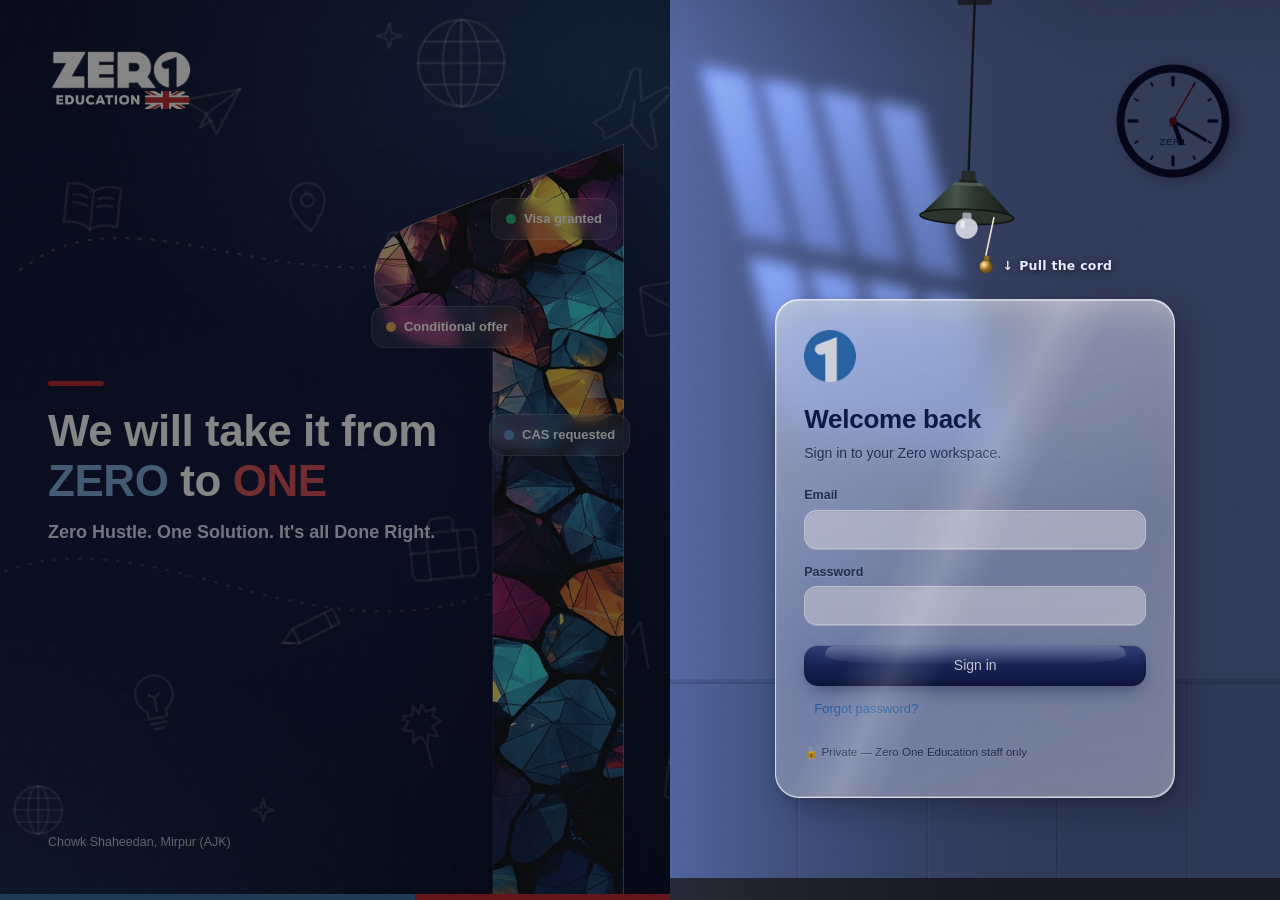
==== index.html @ 4d79c727 "Publish CRM from 93cbcc8b77016adb6ece870f34aaa3296162189f" ====
<!doctype html>
<html lang="en">
<head>
  <meta charset="UTF-8" />
  <!-- browser safety policy: only our own code runs, and it only talks to our database -->
  <meta http-equiv="Content-Security-Policy" content="default-src 'self'; script-src 'self' 'wasm-unsafe-eval'; style-src 'self' 'unsafe-inline' https://fonts.googleapis.com; font-src 'self' https://fonts.gstatic.com data:; img-src 'self' data: blob: https://zerooneloop.github.io; media-src 'self' data: blob:; connect-src 'self' https://czxaxqzrxxwzuljkqero.supabase.co wss://czxaxqzrxxwzuljkqero.supabase.co https://api.anthropic.com data: blob:; worker-src 'self' blob:; frame-src 'self' blob:; object-src 'none'; base-uri 'self'; form-action 'self'" />
  <meta name="referrer" content="strict-origin-when-cross-origin" />
  <meta name="viewport" content="width=device-width, initial-scale=1.0" />
  <meta name="theme-color" content="#0e153d" />
  <meta name="robots" content="noindex, nofollow" />
  <title>Zero — Zero One Education CRM</title>
  <link rel="preconnect" href="https://fonts.googleapis.com" />
  <link rel="preconnect" href="https://fonts.gstatic.com" crossorigin />
  <link href="https://fonts.googleapis.com/css2?family=Figtree:wght@400;500;600;700;800&family=Poppins:wght@500;600;700&display=swap" rel="stylesheet" />
  <link rel="icon" type="image/png" sizes="64x64" href="favicon.png" />
  <link rel="icon" type="image/png" sizes="32x32" href="favicon-32.png" />
  <link rel="apple-touch-icon" href="apple-touch-icon.png" />
  <script type="module" crossorigin src="./assets/main-S5DnUjBS.js"></script>
  <link rel="modulepreload" crossorigin href="./assets/preload-helper-BVyPtwdl.js">
  <link rel="stylesheet" crossorigin href="./assets/preload-helper-Dmg2oVCT.css">
  <link rel="stylesheet" crossorigin href="./assets/main-CmuFsPlY.css">
</head>
<body>
  <div id="root"></div>
</body>
</html>
---- assets/preload-helper-Dmg2oVCT.css ----
.fc{display:inline-flex;align-items:flex-start;gap:.16em;font-variant-numeric:tabular-nums;font-family:Poppins,Inter,system-ui,sans-serif;line-height:1}.fc-u{display:inline-flex;flex-direction:column;align-items:center;gap:.28em}.fc-ds{display:inline-flex;gap:.07em}.fc-d{position:relative;display:inline-block;width:.8em;height:1.2em;perspective:4em;font-weight:800;color:#fff}.fc-h{position:absolute;left:0;right:0;height:50%;overflow:hidden;backface-visibility:hidden}.fc-h.top{top:0;border-radius:.13em .13em 0 0;background:#1d2c5c}.fc-h.bot{bottom:0;border-radius:0 0 .13em .13em;background:#17244d}.fc-h>span{position:absolute;left:0;right:0;height:200%;display:flex;align-items:center;justify-content:center}.fc-h.top>span{top:0}.fc-h.bot>span{bottom:0}.fc-d:after{content:"";position:absolute;left:0;right:0;top:calc(50% - .5px);height:1px;background:#00000080;z-index:4}.fc-d:before{content:"";position:absolute;top:0;right:0;bottom:0;left:0;border-radius:.13em;box-shadow:0 .06em .14em #00000059}.fc-h.top.flap{transform-origin:50% 100%;animation:fcTop .3s ease-in forwards;z-index:3}.fc-h.bot.flap{transform-origin:50% 0;transform:rotateX(90deg);animation:fcBot .3s ease-out .3s forwards;z-index:3}@keyframes fcTop{to{transform:rotateX(-90deg)}}@keyframes fcBot{to{transform:rotateX(0)}}.fc-l{font-size:.2em;letter-spacing:.14em;text-transform:uppercase;opacity:.78;font-weight:700}.fc-sep{font-weight:800;height:1.2em;display:inline-flex;align-items:center;opacity:.55}.fc-lg{font-size:clamp(34px,9vw,66px)}.fc-sm{font-size:15px;gap:2px}.fc-sm .fc-l{display:none}.fc-sm .fc-d{width:.78em;height:1.32em}.fc-sm .fc-sep{height:1.32em;color:inherit}.fc-sm .fc-ds{gap:1px}.fc-sm .fc-u:first-child .fc-ds:after{content:"d";font-size:.9em;margin:0 1px 0 2px;align-self:center;opacity:.8}.fc-sm.amber .fc-h.top{background:#c67c00}.fc-sm.amber .fc-h.bot{background:#b06e00}.fc-sm.red .fc-h.top{background:#cf3b2e}.fc-sm.red .fc-h.bot{background:#b83226}.fc-mini{display:inline-flex;align-items:center;gap:6px;font-size:12px;font-weight:600;color:var(--text-2, #4a5272);white-space:nowrap}.fc-mini.today{color:#0f7a4a}@media (prefers-reduced-motion: reduce){.fc-h.flap{animation:none!important;display:none}}
---- assets/main-CmuFsPlY.css ----
:root{--primary: #2d73ba;--primary-hover: #1f5c9c;--primary-soft: #e1edf9;--purple: #2d73ba;--navy: #0e153d;--navy-2: #172255;--brand-red: #ec2028;--bg: #f4f6fa;--surface: #ffffff;--surface-2: #f5f6f8;--hover: #dcdfec66;--border: #d0d4e4;--border-soft: #e6e9ef;--text: #323338;--text-2: #676879;--text-3: #9699a6;--shadow-sm: 0 1px 2px rgba(0, 0, 0, .06);--shadow: 0 4px 8px rgba(0, 0, 0, .08);--shadow-lg: 0 6px 20px rgba(0, 0, 0, .15);--radius: 8px;--radius-lg: 16px;--s-green: #00c875;--s-orange: #fdab3d;--s-red: #df2f4a;--s-grey: #c4c4c4;--s-blue: #579bfc;--s-purple: #a25ddc;--s-teal: #00b2b2;--s-pink: #ff5ac4;--s-dark-blue: #0086c0;--s-lime: #9cd326;--s-brown: #7f5347;--s-navy: #401694;--font: "Figtree", "Segoe UI", Roboto, Arial, sans-serif;--font-display: "Poppins", "Figtree", "Segoe UI", sans-serif}*{box-sizing:border-box}html,body,#root{height:100%;margin:0}body{font:14px/1.5 var(--font);color:var(--text);background:var(--bg);-webkit-font-smoothing:antialiased}button,input,select,textarea{font:inherit;color:inherit}a{color:var(--primary)}h1,h2,h3{font-family:var(--font-display);color:var(--text);margin:0;letter-spacing:-.01em}h1{font-size:26px;font-weight:600}h2{font-size:19px;font-weight:600}h3{font-size:15px;font-weight:600}.muted{color:var(--text-2)}.small{font-size:12.5px}.tiny{font-size:11.5px}.shell{display:flex;height:100vh;overflow:hidden}.sidebar{width:252px;flex-shrink:0;background:var(--surface);border-right:1px solid var(--border-soft);display:flex;flex-direction:column;padding:14px 10px;gap:4px;overflow-y:auto;transition:width .2s}.ws{display:flex;align-items:center;gap:10px;padding:6px 8px 14px;border-bottom:1px solid var(--border-soft);margin-bottom:8px}.logo{width:36px;height:36px;border-radius:10px;background:var(--navy);color:#fff;display:flex;align-items:center;justify-content:center;font-weight:900;font-size:15px;flex-shrink:0;letter-spacing:-.03em}.logo span{color:var(--brand-red)}.ws-logo{height:40px;width:auto;display:block;margin:0 auto 0 4px}.ws-text b{display:block;font-size:14px;line-height:1.2}.ws-text span{font-size:11.5px;color:var(--text-2)}.nav-section{font-size:11px;font-weight:700;color:var(--text-3);text-transform:uppercase;letter-spacing:.06em;padding:12px 10px 4px}.nav-item{display:flex;align-items:center;gap:10px;padding:8px 10px;border-radius:6px;color:var(--text);cursor:pointer;border:none;background:none;text-align:left;width:100%;font-size:14px;position:relative}.nav-item:hover{background:var(--hover)}.nav-item.active{background:var(--primary-soft);color:#00398d;font-weight:600}.nav-item svg{flex-shrink:0}.nav-badge{margin-left:auto;background:var(--s-red);color:#fff;font-size:10.5px;font-weight:700;border-radius:999px;padding:1px 7px}.main{flex:1;display:flex;flex-direction:column;min-width:0}.topbar{height:56px;flex-shrink:0;display:flex;align-items:center;gap:12px;padding:0 20px;background:var(--surface);border-bottom:1px solid var(--border-soft)}.topbar .search{flex:1;max-width:420px;position:relative}.topbar .search input{width:100%;padding:8px 12px 8px 34px;border:1px solid var(--border);border-radius:6px;background:var(--surface);outline:none}.topbar .search input:focus{border-color:var(--primary)}.topbar .search svg{position:absolute;left:10px;top:50%;transform:translateY(-50%);color:var(--text-3)}.content{flex:1;overflow-y:auto;padding:24px 28px 60px}.page-head{display:flex;align-items:flex-end;gap:16px;margin-bottom:18px;flex-wrap:wrap}.page-head .grow{flex:1;min-width:200px}.page-head p{margin:4px 0 0;color:var(--text-2)}.btn{display:inline-flex;align-items:center;gap:6px;border:none;border-radius:4px;padding:8px 16px;font-weight:500;cursor:pointer;background:var(--primary);color:#fff;white-space:nowrap;font-size:14px;line-height:1.3}.btn:hover{background:var(--primary-hover)}.btn:disabled{opacity:.5;cursor:default}.btn.secondary{background:var(--surface);color:var(--text);border:1px solid var(--border)}.btn.secondary:hover{background:var(--surface-2)}.btn.ghost{background:transparent;color:var(--text)}.btn.ghost:hover{background:var(--hover)}.btn.danger{background:var(--s-red)}.btn.sm{padding:5px 10px;font-size:13px}.icon-btn{width:34px;height:34px;border:none;background:transparent;border-radius:6px;display:inline-flex;align-items:center;justify-content:center;cursor:pointer;color:var(--text-2);position:relative}.icon-btn:hover{background:var(--hover);color:var(--text)}.field{display:flex;flex-direction:column;gap:5px}.field label{font-size:12.5px;font-weight:600;color:var(--text-2)}.input,.field input,.field select,.field textarea,select.input{padding:8px 10px;border:1px solid var(--border);border-radius:4px;background:var(--surface);outline:none;width:100%}.input:focus,.field input:focus,.field select:focus,.field textarea:focus{border-color:var(--primary);box-shadow:0 0 0 3px #2d73ba22}.grid-2{display:grid;grid-template-columns:1fr 1fr;gap:12px 14px}.grid-3{display:grid;grid-template-columns:repeat(3,1fr);gap:12px 14px}.row{display:flex;align-items:center;gap:8px;flex-wrap:wrap}.spacer{flex:1}.card{background:var(--surface);border-radius:var(--radius);box-shadow:var(--shadow-sm);border:1px solid var(--border-soft);padding:18px}.card+.card{margin-top:16px}.kpis{display:grid;grid-template-columns:repeat(auto-fill,minmax(200px,1fr));gap:14px;margin-bottom:18px}.kpi{background:var(--surface);border:1px solid var(--border-soft);border-radius:var(--radius);padding:16px 18px;position:relative;overflow:hidden;box-shadow:var(--shadow-sm);cursor:default}.kpi:before{content:"";position:absolute;left:0;top:0;bottom:0;width:5px;background:var(--kpi, var(--primary))}.kpi b{display:block;font-family:var(--font-display);font-size:30px;font-weight:600;line-height:1.1;margin-top:4px}.kpi span{font-size:13px;color:var(--text-2);font-weight:500}.dash-grid{display:grid;grid-template-columns:2fr 1fr;gap:16px}.welcome{border-radius:var(--radius-lg);padding:22px 26px;color:#fff;margin-bottom:18px;background:linear-gradient(120deg,#6161ff,#0073ea 55%,#00c875 130%);position:relative;overflow:hidden}.welcome h1{color:#fff;font-size:24px}.welcome p{margin:6px 0 0;opacity:.9}.welcome .blob{position:absolute;border-radius:50%;opacity:.18;background:#fff}.avatar{width:28px;height:28px;border-radius:50%;color:#fff;display:inline-flex;align-items:center;justify-content:center;font-size:11px;font-weight:700;flex-shrink:0;border:2px solid var(--surface)}.avatar.lg{width:40px;height:40px;font-size:14px}.avatar.unassigned{background:var(--surface-2)!important;color:var(--text-3);border:1px dashed var(--border)}.avatars{display:inline-flex}.avatars .avatar+.avatar{margin-left:-8px}.pill{display:inline-flex;align-items:center;justify-content:center;min-width:110px;height:32px;padding:0 10px;color:#fff;font-weight:500;font-size:13px;border-radius:0;white-space:nowrap;overflow:hidden;text-overflow:ellipsis}.pill.round{border-radius:999px;height:24px;min-width:0;font-size:12px;padding:0 10px}.chip{display:inline-flex;align-items:center;gap:5px;padding:2px 9px;border-radius:999px;font-size:12px;font-weight:600;background:var(--surface-2);color:var(--text-2)}.tag{display:inline-block;padding:1px 8px;border-radius:4px;font-size:11.5px;background:#e5f4ff;color:#1f76c2;margin-right:4px}.group{margin-bottom:26px}.group-head{display:flex;align-items:center;gap:8px;margin-bottom:6px;cursor:pointer;-webkit-user-select:none;user-select:none}.group-head h3{color:var(--gc);font-size:16px}.group-head .count{color:var(--text-3);font-size:12.5px}.tbl-wrap{overflow-x:auto}.tbl{border-collapse:separate;border-spacing:0;width:100%;min-width:760px;background:var(--surface)}.tbl th{font-weight:500;font-size:13px;color:var(--text-2);text-align:center;padding:7px 8px;border-top:1px solid var(--border-soft);border-bottom:1px solid var(--border-soft);border-right:1px solid var(--border-soft);background:var(--surface);white-space:nowrap}.tbl th:first-child{text-align:left;border-left:6px solid var(--gc);border-top-left-radius:6px}.tbl td{padding:0 8px;height:38px;border-bottom:1px solid var(--border-soft);border-right:1px solid var(--border-soft);text-align:center;font-size:13.5px}.tbl td:first-child{text-align:left;border-left:6px solid var(--gc);opacity:1}.tbl tr:hover td{background:#f5f6f8}.tbl td.status-cell{padding:0}.tbl td.status-cell .pill{width:100%;min-width:0;height:37px;cursor:pointer}.tbl .name-cell{display:flex;align-items:center;gap:8px;cursor:pointer;font-weight:500}.tbl .name-cell:hover .nm{color:var(--primary)}.tbl .add-row td{color:var(--text-3);cursor:pointer;text-align:left}.tbl .add-row input{border:none;outline:none;width:100%;padding:8px 0;background:transparent}.tbl .summary td{height:30px;border-bottom:none}.stack-bar{display:flex;height:22px;border-radius:2px;overflow:hidden;margin:0 8px}.stack-bar i{display:block;height:100%}.progress{height:8px;background:var(--surface-2);border-radius:999px;overflow:hidden}.progress i{display:block;height:100%;background:var(--s-green);border-radius:999px}.menu{position:fixed;z-index:1000;background:var(--surface);border-radius:8px;box-shadow:var(--shadow-lg);padding:8px;min-width:200px;max-height:60vh;overflow-y:auto}.menu .opt{display:block;width:100%;margin:3px 0;border:none;cursor:pointer;color:#fff;padding:7px 12px;font-weight:500;border-radius:2px;text-align:center}.menu .opt:hover{filter:brightness(.93)}.menu .item{display:flex;align-items:center;gap:8px;width:100%;border:none;background:none;padding:7px 10px;border-radius:4px;cursor:pointer;text-align:left}.menu .item:hover{background:var(--hover)}.kanban{display:flex;gap:14px;align-items:flex-start;overflow-x:auto;padding-bottom:12px}.kcol{width:280px;flex-shrink:0;background:var(--surface-2);border-radius:8px;padding:0 0 10px}.kcol-head{color:#fff;font-weight:600;padding:10px 12px;border-radius:8px 8px 0 0;display:flex;justify-content:space-between}.kcol-body{padding:8px;min-height:60px;display:flex;flex-direction:column;gap:8px}.kcol.drop{outline:2px dashed var(--primary)}.kcard{background:var(--surface);border-radius:8px;padding:10px 12px;box-shadow:var(--shadow-sm);border:1px solid var(--border-soft);cursor:grab}.kcard:hover{box-shadow:var(--shadow)}.kcard .t{font-weight:600;margin-bottom:6px}.toolbar{display:flex;align-items:center;gap:8px;margin-bottom:16px;flex-wrap:wrap}.views{display:inline-flex;border-bottom:1px solid var(--border-soft);gap:4px}.views button{border:none;background:none;padding:8px 12px;cursor:pointer;color:var(--text-2);border-bottom:2px solid transparent;font-weight:500;display:inline-flex;gap:6px;align-items:center}.views button.on{color:var(--primary);border-bottom-color:var(--primary)}.seg{display:inline-flex;background:var(--surface-2);border-radius:6px;padding:3px}.seg button{border:none;background:none;padding:5px 12px;border-radius:4px;cursor:pointer;color:var(--text-2);font-weight:500}.seg button.on{background:var(--surface);color:var(--text);box-shadow:var(--shadow-sm)}.overlay{position:fixed;top:0;right:0;bottom:0;left:0;background:#292f4c73;z-index:900;display:flex;justify-content:flex-end;animation:fade .15s}.overlay.center{justify-content:center;align-items:center;padding:20px}@keyframes fade{0%{opacity:0}}@keyframes slide{0%{transform:translate(40px);opacity:.4}}.drawer{width:min(760px,100%);height:100%;background:var(--surface);display:flex;flex-direction:column;animation:slide .2s;box-shadow:var(--shadow-lg)}.drawer-head{padding:18px 24px 0;border-bottom:1px solid var(--border-soft)}.drawer-body{flex:1;overflow-y:auto;padding:20px 24px 40px}.modal{width:min(560px,100%);background:var(--surface);border-radius:12px;box-shadow:var(--shadow-lg);max-height:90vh;display:flex;flex-direction:column}.modal-head{padding:18px 22px 10px;display:flex;align-items:center}.modal-body{padding:6px 22px 10px;overflow-y:auto}.modal-foot{padding:14px 22px 18px;display:flex;justify-content:flex-end;gap:8px}.timeline{display:flex;flex-direction:column;gap:2px}.tl-item{display:flex;gap:10px;padding:10px 0;border-bottom:1px solid var(--border-soft)}.tl-ico{width:30px;height:30px;border-radius:50%;display:flex;align-items:center;justify-content:center;flex-shrink:0;color:#fff;font-size:14px}.tl-body{flex:1;min-width:0;white-space:pre-wrap}.tracker{display:flex;align-items:flex-start;gap:0;margin:14px 0 4px;overflow-x:auto;padding-bottom:4px}.tracker .st{flex:1;min-width:92px;text-align:center;position:relative;font-size:11.5px;color:var(--text-3);font-weight:600;cursor:pointer}.tracker .st i{display:block;width:22px;height:22px;margin:0 auto 6px;border-radius:50%;background:var(--surface-2);border:2px solid var(--border);position:relative;z-index:1}.tracker .st:before{content:"";position:absolute;top:11px;left:-50%;right:50%;height:3px;background:var(--border)}.tracker .st:first-child:before{display:none}.tracker .st.done{color:var(--text)}.tracker .st.done i{background:var(--s-green);border-color:var(--s-green)}.tracker .st.done:before{background:var(--s-green)}.tracker .st.cur i{background:var(--primary);border-color:var(--primary);box-shadow:0 0 0 5px #2d73ba33}.tracker .st.cur{color:var(--primary)}.auth{min-height:100vh;display:grid;grid-template-columns:1.1fr 1fr}.auth-art{background:linear-gradient(140deg,#0b123c,#2b2f8f 45%,#6161ff 75%,#0073ea);color:#fff;padding:48px;display:flex;flex-direction:column;justify-content:space-between;position:relative;overflow:hidden}.auth-art h1{color:#fff;font-size:38px;line-height:1.15;max-width:460px}.auth-art p{opacity:.85;max-width:420px;font-size:15px}.auth-form{display:flex;align-items:center;justify-content:center;padding:30px;background:var(--surface)}.auth-card{width:100%;max-width:380px}.auth-card .field+.field{margin-top:14px}.floaty{position:absolute;border-radius:14px;padding:10px 14px;background:#ffffff1f;-webkit-backdrop-filter:blur(6px);backdrop-filter:blur(6px);font-size:13px;font-weight:600;display:flex;align-items:center;gap:8px}.floaty i{width:10px;height:10px;border-radius:50%;display:inline-block}.toast-wrap{position:fixed;bottom:22px;left:50%;transform:translate(-50%);z-index:2000;display:flex;flex-direction:column;gap:8px;align-items:center}.toast{background:#323338;color:#fff;padding:10px 18px;border-radius:8px;box-shadow:var(--shadow-lg);font-weight:500;animation:fade .2s}.empty{text-align:center;padding:44px 20px;color:var(--text-2)}.empty .art{font-size:46px;margin-bottom:8px}.tabs{display:flex;gap:2px;margin-top:12px}.tabs button{border:none;background:none;padding:9px 14px;cursor:pointer;color:var(--text-2);border-bottom:2px solid transparent;font-weight:500}.tabs button.on{color:var(--primary);border-bottom-color:var(--primary)}.list-row{display:flex;align-items:center;gap:10px;padding:10px 0;border-bottom:1px solid var(--border-soft)}.list-row:last-child{border-bottom:none}.perm-table{width:100%;border-collapse:collapse;font-size:13px}.perm-table th,.perm-table td{padding:8px;border-bottom:1px solid var(--border-soft);text-align:center}.perm-table th:first-child,.perm-table td:first-child{text-align:left}.perm-table thead th{color:var(--text-2);font-weight:600;white-space:nowrap}.perm-table tr.grp td{background:var(--surface-2);font-size:11px;font-weight:700;text-transform:uppercase;color:var(--text-2);letter-spacing:.05em}.perm-table input{width:16px;height:16px;cursor:pointer;accent-color:var(--primary)}.badge{display:inline-block;font-size:11px;font-weight:700;padding:2px 8px;border-radius:999px}.badge.green{background:#dcf8eb;color:#007a48}.badge.orange{background:#fff0db;color:#b36b00}.badge.red{background:#fde4e8;color:#b0172f}.badge.blue{background:#e1efff;color:#0060b9}.badge.grey{background:var(--surface-2);color:var(--text-2)}.dot{width:8px;height:8px;border-radius:50%;display:inline-block}.loading{display:flex;align-items:center;justify-content:center;height:100vh;flex-direction:column;gap:14px;color:var(--text-2)}.spinner{width:34px;height:34px;border-radius:50%;border:3px solid var(--primary-soft);border-top-color:var(--primary);animation:spin .8s linear infinite}@keyframes spin{to{transform:rotate(360deg)}}.confetti{position:fixed;top:-10px;width:9px;height:14px;z-index:3000;pointer-events:none;animation:fall 1.6s ease-in forwards}@keyframes fall{to{transform:translateY(105vh) rotate(720deg);opacity:.7}}.mobile-only{display:none}@media (max-width: 900px){.auth{grid-template-columns:1fr}.auth-art{display:none}.dash-grid{grid-template-columns:1fr}.sidebar{position:fixed;z-index:800;height:100%;left:0;top:0;box-shadow:var(--shadow-lg);transform:translate(-100%);transition:transform .2s}.sidebar.open{transform:none}.mobile-only{display:inline-flex}.content{padding:16px}.grid-2,.grid-3{grid-template-columns:1fr}.kpis{grid-template-columns:repeat(2,1fr);gap:10px}.kpi b{font-size:24px}}.portal-tab .card{margin-bottom:14px}.portal-tab .card+.card{margin-top:0}.chip-ok{color:#00a862;font-weight:700}.chip-off{color:var(--s-red);font-weight:700}.cred-box{background:var(--surface-2);border-radius:10px;padding:12px 14px;display:grid;gap:8px}.cred-box>div{display:flex;flex-direction:column}.cred-box b{font-size:15.5px;word-break:break-all}.mono{font-family:ui-monospace,Consolas,monospace;letter-spacing:.06em;font-size:18px!important}.btn.wa,a.btn.wa{background:#25d366;color:#fff;text-decoration:none}.btn.wa:hover{background:#1ebe5b}.wa-btn{margin-top:10px;color:#128c4b!important;text-decoration:none}.req-list{display:grid;gap:10px;margin-top:10px}.req-row{border:1px solid var(--border-soft);border-radius:10px;padding:12px 14px}.reject-note{color:var(--s-red);margin-top:6px}.file-chips{display:flex;flex-wrap:wrap;gap:6px;margin-top:8px}.file-chip{display:inline-flex;align-items:center;gap:6px;background:var(--surface-2);border-radius:8px;padding:3px 4px 3px 9px;font-size:13px}.linkish{border:0;background:none;padding:0;color:var(--primary);cursor:pointer;text-align:left;font:inherit}.linkish:hover{text-decoration:underline}.preset-grid{display:flex;flex-wrap:wrap;gap:6px}.preset{border:1px solid var(--border);background:var(--surface);border-radius:999px;padding:5px 11px;font-size:13px;cursor:pointer}.preset.on{background:var(--primary);border-color:var(--primary);color:#fff}.letter-up{display:flex;gap:8px;flex-wrap:wrap;align-items:center;padding:10px;background:var(--surface-2);border-radius:10px;margin-bottom:10px}.letters{display:grid;gap:4px}.letter-row{display:flex;align-items:center;gap:10px;padding:9px 6px;border-bottom:1px solid var(--border-soft)}.letter-row:last-child{border-bottom:0}.letter-row.hidden-letter{opacity:.55}.letter-ic{width:34px;height:34px;border-radius:8px;background:#e5f4ff;color:var(--primary);display:flex;align-items:center;justify-content:center;flex-shrink:0}.editable{cursor:text;display:inline-flex;gap:6px;align-items:center}.editable svg{opacity:.35}.editable:hover svg{opacity:1}.hd{display:grid;grid-template-columns:340px 1fr;gap:14px;align-items:start}.hd .card+.card{margin-top:0}.hd-list{padding:10px;max-height:calc(100vh - 190px);overflow-y:auto}.hd-item{display:block;width:100%;text-align:left;border:0;background:none;border-radius:8px;padding:10px;cursor:pointer;position:relative;border-bottom:1px solid var(--border-soft)}.hd-item:hover{background:var(--surface-2)}.hd-item.on{background:#e5f4ff}.hd-item.unread .hd-sub,.hd-item.unread .hd-name{font-weight:700}.hd-name{font-weight:600;margin-top:4px}.hd-sub{color:var(--text-2);white-space:nowrap;overflow:hidden;text-overflow:ellipsis;padding-right:14px}.hd-dot{position:absolute;right:10px;top:50%;width:9px;height:9px;border-radius:50%;background:var(--s-red)}.hd-topic{display:inline-block;color:#fff;font-size:11px;font-weight:700;padding:1px 8px;border-radius:4px;text-transform:uppercase;letter-spacing:.03em}.hd-chat{padding:0;min-height:420px;display:flex;flex-direction:column}.hd-chat>.empty{margin:auto}.hd-thread{display:flex;flex-direction:column;height:calc(100vh - 190px);min-height:420px}.hd-head{display:flex;gap:10px;align-items:flex-start;padding:14px 18px 10px;border-bottom:1px solid var(--border-soft)}.hd-route{padding:8px 18px;border-bottom:1px solid var(--border-soft);background:var(--surface-2)}.hd-route select{width:auto;max-width:180px;padding:4px 8px}.hd-msgs{flex:1;overflow-y:auto;padding:16px 18px;display:flex;flex-direction:column;gap:12px}.hd-msg{max-width:78%}.hd-msg.us{align-self:flex-end;text-align:right}.hd-by{font-size:12.5px;font-weight:600;color:var(--text-2);margin-bottom:3px;display:flex;gap:6px;align-items:center}.hd-msg.us .hd-by{justify-content:flex-end}.hd-by .avatar{width:20px;height:20px;font-size:9px}.hd-bubble{display:inline-block;text-align:left;padding:9px 13px;background:var(--surface-2);white-space:pre-wrap;word-wrap:break-word;border-radius:14px 14px 14px 4px}.hd-msg.us .hd-bubble{background:var(--primary);color:#fff;border-bottom-left-radius:14px;border-bottom-right-radius:4px}.hd-reply{border-top:1px solid var(--border-soft);padding:12px 18px}@media (max-width: 900px){.hd{grid-template-columns:1fr}.hd.has-sel .hd-list{display:none}.hd:not(.has-sel) .hd-chat{display:none}.hd-list{max-height:none}.hd-thread{height:calc(100vh - 150px)}.hd-msg{max-width:92%}}.doodles{position:absolute;top:0;right:0;bottom:0;left:0;width:100%;height:100%;pointer-events:none;z-index:0}.auth-art>*:not(.doodles):not(.floaty):not(.auth-one){position:relative;z-index:1}.floaty{z-index:1}.auth-one{position:absolute;right:7%;bottom:0;height:84%;width:auto;z-index:0;pointer-events:none;filter:drop-shadow(0 24px 48px rgba(5,10,40,.45))}@media (max-width: 1250px){.auth-one{right:2%;height:70%;opacity:.55}}.export-list{display:grid;gap:4px}.export-row{display:flex;gap:10px;align-items:center;padding:8px 10px;border:1px solid var(--border-soft);border-radius:8px;cursor:pointer}.export-row:hover{background:var(--surface-2)}.acct-grid{display:grid;grid-template-columns:repeat(auto-fill,minmax(240px,1fr));gap:12px}.acct-grid .card+.card{margin-top:0}.acct-card{display:flex;flex-direction:column;gap:4px}.acct-bal{font-family:var(--font-display);font-size:24px;font-weight:600;margin-top:6px}.cb-line{display:flex;justify-content:space-between;font-size:13.5px;padding:3px 0}.cb-line.in b{color:#00a862}.cb-line.out b{color:#df2f4a}.cb-line.total{border-top:1px solid var(--border-soft);margin-top:4px;padding-top:6px;font-size:15px}.fin-tbl td,.fin-tbl th{text-align:left}.in-text{color:#00a862}.out-text{color:#df2f4a}.ok-text{color:#00a862}.warn-text{color:#b36b00}.dim-row{opacity:.5}.rep-line{display:flex;justify-content:space-between;gap:10px;padding:7px 0;border-bottom:1px solid var(--border-soft);font-size:14px}.rep-big{font-family:var(--font-display);font-size:22px;font-weight:600;margin:6px 0}.pick-list{display:grid;margin-top:6px;border:1px solid var(--border-soft);border-radius:8px;max-height:240px;overflow-y:auto}.pick-list button{display:flex;justify-content:space-between;gap:10px;border:0;border-bottom:1px solid var(--border-soft);background:var(--surface);padding:8px 10px;cursor:pointer;text-align:left}.pick-list button:hover{background:#e5f4ff}.receipt-done{text-align:center;background:#f3fbf6;border-radius:12px;padding:18px}.receipt-done b{display:block;font-size:24px;font-family:var(--font-display);color:#0b123c;margin:4px 0}.fee-line{display:flex;align-items:center;gap:10px;padding:9px 0;border-bottom:1px solid var(--border-soft)}.fee-line:last-child{border-bottom:0}.sidebar{background:var(--navy);border-right:0;color:#c9d2ee}.sidebar .ws{border-bottom-color:#ffffff14;padding:10px 8px 18px}.ws-logo{height:46px;margin:0 auto 0 6px}.sidebar .nav-item{color:#c9d2ee}.sidebar .nav-item:hover{background:#ffffff10;color:#fff}.sidebar .nav-item.active{background:linear-gradient(90deg,#2d73ba,#2d73ba99);color:#fff;font-weight:600}.sidebar .nav-item.active:before{content:"";position:absolute;left:-10px;top:8px;bottom:8px;width:4px;border-radius:0 4px 4px 0;background:var(--brand-red)}.sidebar .nav-section{color:#7d89b8}.sidebar .muted{color:#8a95c2!important}.sidebar-foot{display:flex;align-items:center;gap:8px;padding:10px;border-top:1px solid #ffffff14;color:#8a95c2;font-size:11.5px}.sidebar-foot img{width:22px;height:22px;opacity:.9}.sidebar::-webkit-scrollbar{width:8px}.sidebar::-webkit-scrollbar-thumb{background:#fff2;border-radius:8px}.topbar{box-shadow:0 1px 0 var(--border-soft)}.nav-item.active{color:#fff}.auth-art{background:radial-gradient(900px 620px at 92% 8%,#2d73ba66 0%,transparent 60%),radial-gradient(760px 520px at -5% 105%,#2d73ba40 0%,transparent 62%),linear-gradient(160deg,#0e153d,#111c4d 55%,#0c1336)}.auth-art:after{content:"";position:absolute;left:0;right:0;bottom:0;height:6px;background:linear-gradient(90deg,#2d73ba 0,#2d73ba 62%,#ec2028 62%,#ec2028);z-index:2}.auth-logo{height:64px;width:auto;display:block}.tag-bar{width:56px;height:5px;border-radius:4px;background:var(--brand-red);margin-bottom:20px}.auth-art h1.tagline{font-size:44px;line-height:1.12;max-width:480px;font-weight:700}.auth-art h1.tagline .z{color:#6fb2f2}.auth-art h1.tagline .o{color:#ff4a52}.auth-art p.tagline-sub{font-size:18px;font-weight:600;color:#dbe3fa;opacity:1;margin-top:14px;max-width:470px}.floaty{background:#ffffff16;border:1px solid #ffffff22}.auth-form{background:var(--surface);position:relative}.auth-mark{width:52px;height:52px;margin-bottom:18px;display:block}.auth-card h1{color:var(--navy)}.auth-card .btn:not(.ghost){background:var(--navy)}.auth-card .btn:not(.ghost):hover{background:var(--navy-2)}.auth-foot{margin-top:30px;display:flex;align-items:center;gap:6px}@media (max-width: 900px){.hide-mobile{display:none!important}}.lamp-room.auth-form{align-items:center}.lamp-room .auth-card{padding:30px 28px 24px;max-width:400px}.lamp-room .auth-card .auth-foot{margin-top:22px}@media (max-width: 900px){.lamp-room.auth-form{min-height:100vh;padding-left:14px;padding-right:14px}}.doodles .dd{transform-box:fill-box;transform-origin:center;will-change:transform}canvas.dd-dots{position:absolute;top:0;right:0;bottom:0;left:0;width:100%;height:100%;pointer-events:none;z-index:0}.main{position:relative;isolation:isolate;background:radial-gradient(1200px 600px at 100% 0%,rgba(45,115,186,.05),transparent 60%),radial-gradient(900px 600px at 0% 100%,rgba(236,32,40,.025),transparent 60%),var(--bg)}.app-dots{position:absolute;left:0;right:0;top:56px;bottom:0;width:100%;height:calc(100% - 56px);pointer-events:none;z-index:-1}.card,.kpi{background:linear-gradient(180deg,#fffffff7,#fafbfeed);border:1px solid rgba(214,221,235,.75);box-shadow:inset 0 1px #fff,0 1px 2px #1018400a,0 8px 24px -14px #10184029}.kcard{background:linear-gradient(180deg,#fff,#fafbfe);border:1px solid rgba(214,221,235,.8);box-shadow:inset 0 1px #fff,0 1px 2px #1018400d,0 4px 12px -8px #10184024}.topbar{background:linear-gradient(180deg,#ffffffeb,#fafbfedb);-webkit-backdrop-filter:blur(12px) saturate(150%);backdrop-filter:blur(12px) saturate(150%);box-shadow:inset 0 -1px #d6ddebcc,0 6px 18px -14px #10184040}.modal,.menu{background:linear-gradient(180deg,#ffffffed,#f8fafee0);-webkit-backdrop-filter:blur(20px) saturate(170%);backdrop-filter:blur(20px) saturate(170%);border:1px solid rgba(255,255,255,.8);box-shadow:inset 0 1px #fff,0 24px 60px -20px #0e153d59,0 2px 6px #0e153d0f}.modal{border-radius:16px}.drawer{background:linear-gradient(180deg,#fffffff5,#f8fafeed);-webkit-backdrop-filter:blur(20px) saturate(160%);backdrop-filter:blur(20px) saturate(160%);box-shadow:inset 1px 0 #ffffffe6,-24px 0 60px -24px #0e153d59}.overlay{background:#1e264652;-webkit-backdrop-filter:blur(3px);backdrop-filter:blur(3px)}.btn:not(.ghost){box-shadow:inset 0 1px #ffffff38,0 4px 10px -6px #2d73ba99;background-image:linear-gradient(180deg,#ffffff1f,#fff0)}.dash-grid>.card+.card{margin-top:0}.pf{--pf-empty: #eef1f6;--pf-ink: #0e153d;--pf-ink-2: #4a5272;--pf-ink-3: #7c839e;--pf-line: #e3e8f1;--pf-gold: #b8892b;--pf-gold-soft: #fbf3e2}.pf-tabs{margin:0 0 18px;border-bottom:1px solid var(--pf-line)}.pf-tabs button{display:inline-flex;align-items:center;gap:7px;margin-bottom:-1px}.pf-filters{display:flex;align-items:center;gap:12px;flex-wrap:wrap;margin:0 0 16px}.pf-seg{background:#eef1f7;border-radius:10px;padding:3px}.pf-seg button{border-radius:8px;padding:6px 12px;font-size:13.5px;display:inline-flex;align-items:center;gap:6px}.pf-seg button.on{color:var(--pf-ink);font-weight:600;box-shadow:0 1px 2px #0e153d14,0 0 0 1px #0e153d0a}.pf-seg.sm button{padding:4px 10px;font-size:12.5px}.pf-range{display:inline-flex;align-items:center;gap:8px}.pf-range .input{width:150px;padding:6px 10px}.pf-range span,.pf-period-note{color:var(--pf-ink-3);font-size:13px}.pf-chip-sel{display:inline-flex;align-items:center;gap:6px;background:#e8f0fa;color:#1f5c9c;font-weight:600;font-size:13px;padding:5px 10px;border-radius:8px}.pf-busy{opacity:.6;transition:opacity .2s;pointer-events:none}.pf-loading{display:flex;justify-content:center;padding:60px 0}.pf-notice{display:flex;gap:12px;align-items:flex-start;background:#f2f6fc;border:1px solid #d9e5f5;color:#23365c;border-radius:12px;padding:12px 16px;margin-bottom:16px;font-size:13.5px}.pf-notice svg{flex-shrink:0;margin-top:1px;color:#2d73ba}.pf-notice a{font-weight:600}.pf-label{display:block;font-size:12.5px;font-weight:600;color:var(--pf-ink-3);letter-spacing:.01em}.pf-card{padding:20px 22px}.card.pf-card+.card.pf-card,.pf-card+.pf-card{margin-top:16px}.pf-card-head{display:flex;align-items:flex-start;gap:16px;justify-content:space-between;margin-bottom:16px}.pf-card-head h3{font-size:16px;color:var(--pf-ink)}.pf-card-head p{margin:3px 0 0;color:var(--pf-ink-3);font-size:13px}.pf-hero-row{display:grid;grid-template-columns:minmax(260px,340px) 1fr;gap:16px;margin-bottom:16px}.pf-hero{padding:20px 22px;display:flex;flex-direction:column;gap:8px}.pf-hero-num{font-family:var(--font);font-weight:650;font-size:56px;line-height:1;color:var(--pf-ink);letter-spacing:-.02em}.pf-hero-num small{font-size:18px;font-weight:500;color:var(--pf-ink-3);margin-left:4px;letter-spacing:0}.pf-hero-meta{display:flex;align-items:center;gap:10px;flex-wrap:wrap;margin-bottom:4px}.pf-explain{margin:6px 0 0;font-size:12.5px;color:var(--pf-ink-3);line-height:1.5}.pf-stats{display:grid;grid-template-columns:repeat(2,minmax(0,1fr));gap:16px}.pf-stat{padding:16px 18px;display:flex;flex-direction:column;gap:6px;margin:0!important}.pf-stat-num{font-family:var(--font);font-size:28px;font-weight:650;color:var(--pf-ink);line-height:1.1;letter-spacing:-.01em}.pf-delta{display:inline-flex;align-items:center;gap:3px;font-size:12.5px;font-weight:600}.pf-delta.good{color:#0b7a3e}.pf-delta.bad{color:#b42335}.pf-delta.flat{color:var(--pf-ink-3);font-weight:500}.pf-band{display:inline-flex;align-items:center;gap:5px;font-size:12px;font-weight:700;padding:3px 9px 3px 7px;border-radius:999px}.pf-band.good{background:#e3f6ea;color:#0b6b37}.pf-band.info{background:#e6effa;color:#1f5c9c}.pf-band.warn{background:#fdf1d9;color:#8a5a00}.pf-band.bad{background:#fde8ea;color:#a51d2d}.pf-band.none{background:#eef1f6;color:var(--pf-ink-3)}.pf-band-row{display:flex;align-items:center;gap:12px;padding:6px 0;font-size:13px;color:var(--pf-ink-2)}.pf-meter{position:relative;height:8px;border-radius:999px;background:#e7eef9;overflow:visible}.pf-meter.sm{height:6px;width:92px}.pf-meter-fill{position:absolute;inset:0 auto 0 0;border-radius:999px;transition:width .5s cubic-bezier(.2,.8,.2,1)}.pf-meter-target{position:absolute;top:-3px;bottom:-3px;width:2px;margin-left:-1px;background:var(--pf-ink);border-radius:2px;opacity:.55}.pf-meter.sm .pf-meter-target{top:-2px;bottom:-2px}.pf-table-wrap{overflow-x:auto;margin:0 -6px}.pf-table{width:100%;border-collapse:separate;border-spacing:0;font-size:13.5px}.pf-table th{text-align:left;font-size:12px;font-weight:600;color:var(--pf-ink-3);padding:8px 10px;border-bottom:1px solid var(--pf-line);white-space:nowrap}.pf-table td{padding:10px;border-bottom:1px solid #eef1f6;vertical-align:middle}.pf-table tr:last-child td{border-bottom:0}.pf-table .num{text-align:right;font-variant-numeric:tabular-nums}.pf-table.compact td,.pf-table.compact th{padding:6px 8px}.pf-tr{cursor:pointer;transition:background .12s}.pf-tr:hover,.pf-tr:focus-visible{background:#f5f8fd;outline:none}.pf-tr:hover .pf-go{color:var(--primary);transform:translate(2px)}.pf-rank{font-weight:700;color:var(--pf-ink-2);width:30px}.pf-person{display:flex;align-items:center;gap:10px;min-width:190px}.pf-person b{display:block;color:var(--pf-ink);font-weight:600}.pf-person span{font-size:12px;color:var(--pf-ink-3)}.pf-score-cell{white-space:nowrap}.pf-score-cell b{display:inline-block;width:30px;font-size:16px;color:var(--pf-ink);font-variant-numeric:tabular-nums}.pf-score-cell .pf-meter{display:inline-block;vertical-align:middle}.pf-hl{color:var(--pf-ink-2);font-size:13px;max-width:280px}.pf-go{color:var(--pf-ink-3);width:24px;transition:transform .15s,color .15s}.pf-id{display:inline-block;font-family:ui-monospace,SF Mono,Menlo,Consolas,monospace;font-size:12px;font-weight:600;letter-spacing:.02em;color:#1f5c9c;background:#edf3fb;border:1px solid #d6e3f4;border-radius:6px;padding:1px 7px}.pf-id.sm{font-size:11px;padding:0 5px}.pf-avatar{display:inline-flex;align-items:center;justify-content:center;border-radius:50%;color:#fff;font-weight:700;flex-shrink:0;letter-spacing:.02em;box-shadow:inset 0 1px #ffffff40,0 1px 2px #0e153d26}.pf-chart{position:relative;width:100%}.pf-chart svg{display:block;overflow:visible}.pf-grid{stroke:#edf0f5;stroke-width:1}.pf-base{stroke:#cfd6e3;stroke-width:1}.pf-ref{stroke:var(--pf-ink);stroke-width:1;opacity:.35}.pf-ref-label{font-size:11px;fill:var(--pf-ink-2);font-weight:600}.pf-axis{font-size:11px;fill:var(--pf-ink-3)}.pf-axis.strong{fill:var(--pf-ink);font-weight:700}.pf-row-label{font-size:12.5px;fill:var(--pf-ink-2);font-weight:500}.pf-bar{fill:#2d73ba;transition:fill .15s}.pf-col.partial .pf-bar{fill:#86b6ef}.pf-col.sel .pf-bar{fill:#0e153d}.pf-col{cursor:pointer;outline:none}.pf-col:hover .pf-bar,.pf-col:focus-visible .pf-bar{fill:#1f5c9c}.pf-col:focus-visible .pf-hit{fill:#2d73ba14}.pf-hit{fill:transparent}.pf-bar-label{font-size:11.5px;fill:var(--pf-ink)}.pf-bar-tag{fill:var(--pf-ink-3);font-weight:600;font-size:10.5px}.pf-cell{cursor:pointer;outline:none;stroke:#fff;stroke-width:0;transition:stroke-width .1s}.pf-cell:hover,.pf-cell:focus-visible{stroke:var(--pf-ink);stroke-width:2px}.pf-cell.partial{opacity:.75}.pf-spark{display:block}.pf-spark-line{fill:none;stroke:#98a3bd;stroke-width:2;stroke-linejoin:round;stroke-linecap:round}.pf-spark-dot{fill:#2d73ba;stroke:#fff;stroke-width:2}.pf-spark-ref{stroke:#e3e8f1;stroke-width:1}.pf-legend{display:flex;flex-wrap:wrap;align-items:center;gap:6px 14px;margin-top:12px;font-size:12px;color:var(--pf-ink-3)}.pf-legend-item{display:inline-flex;align-items:center;gap:6px}.pf-legend-item i{width:12px;height:12px;border-radius:3px;display:inline-block}.pf-tip{position:fixed;z-index:3000;pointer-events:none;min-width:150px;max-width:260px;padding:10px 12px;border-radius:10px;background:#0e153df0;color:#fff;font-size:12.5px;box-shadow:0 10px 30px -8px #0e153d73;transition:opacity .1s;-webkit-backdrop-filter:blur(8px);backdrop-filter:blur(8px)}.pf-tip-head{font-size:11.5px;color:#b9c4e4;margin-bottom:6px;font-weight:600}.pf-tip-row{display:flex;align-items:baseline;gap:6px;line-height:1.6}.pf-tip-row b{font-size:14px;font-variant-numeric:tabular-nums}.pf-tip-row span{color:#c8d1ec}.pf-tip-note{margin-top:6px;color:#c8d1ec;font-size:12px;line-height:1.4}.pf-back{display:inline-flex;align-items:center;gap:4px;border:0;background:none;color:var(--pf-ink-3);font-weight:600;cursor:pointer;padding:4px 0;margin-bottom:10px}.pf-back:hover{color:var(--primary)}.pf-person-head{display:flex;align-items:center;gap:18px;margin-bottom:18px}.pf-person-head h1{font-size:26px;color:var(--pf-ink)}.pf-person-meta{display:flex;flex-wrap:wrap;align-items:center;gap:6px 14px;margin-top:6px;color:var(--pf-ink-3);font-size:13.5px}.pf-wins{display:inline-flex;align-items:center;gap:5px;color:var(--pf-gold);font-weight:700;background:var(--pf-gold-soft);padding:2px 9px;border-radius:999px}.pf-two{display:grid;grid-template-columns:minmax(0,1.25fr) minmax(0,1fr);gap:16px;margin-top:16px;align-items:start}.pf-two>.pf-card+.pf-card,.pf-two>div>.pf-card+.pf-card{margin-top:0}.pf-two>div>.pf-card+.pf-card{margin-top:16px}.pf-insights{display:grid;grid-template-columns:1fr 1fr;gap:12px;margin-top:14px}.pf-insight{display:flex;gap:10px;align-items:flex-start;padding:12px 14px;border-radius:12px;background:#f6f8fc;border:1px solid var(--pf-line);font-size:13px}.pf-insight b{display:block;color:var(--pf-ink);margin-bottom:2px}.pf-insight span{color:var(--pf-ink-2);line-height:1.45}.pf-insight.good svg{color:#0b7a3e;margin-top:2px;flex-shrink:0}.pf-insight.bad svg{color:#b42335;margin-top:2px;flex-shrink:0}.pf-bars{display:grid;gap:10px}.pf-bars-row{display:grid;grid-template-columns:minmax(120px,1.1fr) 1fr auto;gap:12px;align-items:center;font-size:13px;outline:none;border-radius:8px;padding:2px 4px}.pf-bars-row:hover,.pf-bars-row:focus-visible{background:#f5f8fd}.pf-bars-label{color:var(--pf-ink-2)}.pf-bars-track{height:10px;border-radius:0 4px 4px 0;position:relative}.pf-bars-track i{position:absolute;inset:0 auto 0 0;background:#2d73ba;border-radius:0 4px 4px 0;min-width:2px}.pf-bars-val{white-space:nowrap;text-align:right;min-width:64px;font-variant-numeric:tabular-nums}.pf-bars-val b{color:var(--pf-ink)}.pf-bars-val em{font-style:normal;color:var(--pf-ink-3);margin-left:6px;font-size:12px}.pf-lost{margin-top:18px;border-top:1px solid var(--pf-line);padding-top:12px}.pf-lost h4{font-size:13px;color:var(--pf-ink-2);margin:0 0 6px}.pf-lost-row{display:flex;align-items:center;gap:8px;padding:5px 0;font-size:13px;color:var(--pf-ink-2)}.pf-lost-row svg{color:#b42335}.pf-lost-row b{margin-left:auto;color:#a51d2d;font-variant-numeric:tabular-nums}.pf-soon{text-align:center;padding:44px 24px;max-width:620px;margin:10px auto}.pf-soon h2{color:var(--pf-ink);margin:14px 0 8px}.pf-soon p{color:var(--pf-ink-2);margin:0 auto;max-width:480px;line-height:1.6}.pf-soon-ic{width:64px;height:64px;border-radius:18px;display:inline-flex;align-items:center;justify-content:center;background:#e8f0fa;color:#2d73ba}.pf-soon-ic.gold{background:var(--pf-gold-soft);color:var(--pf-gold)}.pf-eyebrow{display:inline-flex;align-items:center;gap:6px;font-size:12px;font-weight:700;letter-spacing:.06em;text-transform:uppercase;color:var(--pf-gold)}.pf-eom-callout{display:flex;align-items:center;gap:14px;width:100%;text-align:left;cursor:pointer;margin-bottom:16px;padding:14px 18px;border-radius:14px;border:1px solid #ecd9ae;background:linear-gradient(100deg,#fffaf0,#fdf3df);color:#5b4515;box-shadow:0 6px 20px -14px #b8892b99;transition:transform .15s,box-shadow .15s}.pf-eom-callout:hover{transform:translateY(-1px);box-shadow:0 12px 26px -14px #b8892bb3}.pf-eom-callout b{display:block;color:#3d2e0b}.pf-eom-callout .grow span{font-size:13px}.pf-eom-callout-ic{width:40px;height:40px;border-radius:12px;background:linear-gradient(160deg,#e9c46a,#b8892b);color:#fff;display:inline-flex;align-items:center;justify-content:center;flex-shrink:0;box-shadow:inset 0 1px #fff6}.pf-eom-callout-go{display:inline-flex;align-items:center;gap:4px;font-weight:700;color:#8a6414}.pf-eom{padding:22px 24px;margin-bottom:16px}.pf-eom-head{display:flex;justify-content:space-between;gap:16px;align-items:flex-start;margin-bottom:18px}.pf-eom-head h2{font-size:24px;color:var(--pf-ink);margin:4px 0}.pf-eom-head p{margin:0;color:var(--pf-ink-3);font-size:13.5px}.pf-spot{display:grid;grid-template-columns:1.1fr 1fr;gap:20px;padding:20px;border-radius:16px;background:radial-gradient(120% 140% at 0% 0%,#fffaf0,#fff 55%),#fff;border:1px solid #f0e3c4}.pf-spot-main{display:flex;gap:18px;align-items:center}.pf-spot-main h3{font-size:22px;color:var(--pf-ink);margin:2px 0}.pf-spot-main p{margin:0;font-size:13px}.pf-spot-avatar{position:relative}.pf-spot-avatar .pf-avatar{box-shadow:0 0 0 4px #fff,0 0 0 6px #e9c46a,0 10px 24px -10px #b8892b99}.pf-spot-medal{position:absolute;right:-4px;bottom:-4px;width:30px;height:30px;border-radius:50%;background:linear-gradient(160deg,#e9c46a,#b8892b);color:#fff;display:inline-flex;align-items:center;justify-content:center;box-shadow:0 0 0 3px #fff}.pf-spot-score{display:flex;align-items:baseline;gap:6px;margin-top:10px}.pf-spot-score b{font-size:34px;color:var(--pf-ink);line-height:1}.pf-spot-score span{color:var(--pf-ink-3);margin-right:6px}.pf-spot-why h4{margin:0 0 8px;font-size:13px;color:var(--pf-ink-2)}.pf-spot-why ul{list-style:none;padding:0;margin:0;display:grid;gap:8px}.pf-spot-why li{display:flex;gap:8px;align-items:flex-start;font-size:13.5px;color:var(--pf-ink-2)}.pf-spot-why li svg{color:#0b7a3e;margin-top:2px;flex-shrink:0}.pf-rank-list{margin-top:18px}.pf-rank-list h4{font-size:13px;color:var(--pf-ink-2);margin:0 0 8px}.pf-rank-row{display:grid;grid-template-columns:auto 22px 30px minmax(130px,1fr) minmax(0,1.6fr) 40px;gap:12px;align-items:center;padding:9px 12px;border-radius:10px;border:1px solid transparent;cursor:pointer;font-size:13.5px}.pf-rank-row:hover{background:#f7f9fc}.pf-rank-row.on{background:#f2f7fd;border-color:#cfe0f4}.pf-rank-row.off{opacity:.55;cursor:default}.pf-rank-row input{accent-color:var(--primary)}.pf-rank-n{font-weight:700;color:var(--pf-ink-3);text-align:center}.pf-rank-name b{display:block;color:var(--pf-ink);font-weight:600}.pf-rank-name em{font-style:normal;font-size:12px;color:var(--pf-ink-3)}.pf-rank-hl{color:var(--pf-ink-2);font-size:13px}.pf-rank-score{font-weight:700;text-align:right;color:var(--pf-ink);font-variant-numeric:tabular-nums}.pf-decide{display:flex;gap:16px;align-items:flex-end;flex-wrap:wrap;margin-top:18px;padding-top:16px;border-top:1px solid var(--pf-line)}.pf-decide textarea{width:100%;min-height:54px;resize:vertical}.pf-decide-actions{display:flex;gap:8px}.pf-approve{background:linear-gradient(180deg,#d4a94c,#a87b22)!important;color:#fff;padding:10px 18px;font-weight:700;box-shadow:inset 0 1px #ffffff59,0 8px 18px -8px #a87b22b3!important}.pf-approve:hover{filter:brightness(1.05)}.pf-override{width:100%;margin:0;font-size:12.5px;color:var(--pf-ink-3);display:flex;gap:6px;align-items:center}.pf-eom-mini{display:flex;align-items:center;gap:12px;width:100%;padding:12px 16px;cursor:pointer;text-align:left;margin-bottom:8px;font-size:13.5px}.pf-eom-mini svg:first-child{color:var(--pf-gold)}.pf-eom-mini b{color:var(--pf-ink);min-width:120px}.pf-eom-mini>svg:last-child{margin-left:auto;color:var(--pf-ink-3)}.pf-foot-note{display:flex;align-items:center;gap:6px;font-size:12.5px;color:var(--pf-ink-3);margin:22px 0 8px}.pf-hof{margin-top:22px}.pf-hof-grid{display:grid;grid-template-columns:repeat(auto-fill,minmax(200px,1fr));gap:14px}.pf-hof-card{display:flex;flex-direction:column;align-items:center;text-align:center;gap:6px;padding:20px 16px;border-radius:16px;cursor:pointer;background:linear-gradient(180deg,#fff,#fbfcfe);border:1px solid var(--pf-line);box-shadow:inset 0 1px #fff,0 8px 22px -16px #0e153d40;transition:transform .15s,box-shadow .15s;font:inherit;color:inherit}.pf-hof-card:hover:not(:disabled){transform:translateY(-2px);box-shadow:0 14px 28px -16px #0e153d4d}.pf-hof-card:disabled{cursor:default}.pf-hof-card.latest{background:radial-gradient(120% 90% at 50% 0%,#fff7e4,#fff 70%);border-color:#f0e3c4}.pf-hof-card.latest .pf-avatar{box-shadow:0 0 0 3px #fff,0 0 0 5px #e9c46a}.pf-hof-card b{color:var(--pf-ink);font-size:15px;margin-top:4px}.pf-hof-month{font-size:11.5px;font-weight:700;letter-spacing:.06em;text-transform:uppercase;color:var(--pf-gold)}.pf-hof-hl{font-size:12.5px;color:var(--pf-ink-2)}.pf-hof-card q{font-size:12.5px;color:var(--pf-ink-2);font-style:italic;line-height:1.4}.pf-hof-shout{font-size:12px;color:var(--pf-ink-3)}.pf-eom-banner{position:relative;overflow:hidden;display:flex;align-items:center;gap:16px;padding:16px 18px;margin-bottom:16px;border-radius:16px;background:linear-gradient(105deg,#fffaf0,#fff 55%);border:1px solid #efdfb8;box-shadow:inset 0 1px #fff,0 10px 26px -18px #b8892bb3}.pf-eom-banner h3{font-size:18px;color:#0e153d;margin:2px 0}.pf-eom-banner p{margin:0;font-size:13px;color:#4a5272}.pf-eom-banner .pf-shout{margin-top:3px;color:#7c839e;font-size:12.5px}.pf-eom-banner .pf-avatar{box-shadow:0 0 0 3px #fff,0 0 0 5px #e9c46a}.pf-eom-banner-glow{position:absolute;right:-60px;top:-80px;width:240px;height:240px;border-radius:50%;background:radial-gradient(circle,#e9c46a59,#e9c46a00 65%);pointer-events:none}.pf-eom-banner .pf-eyebrow{color:#a87b22}.pf-eom-callout.home{margin-bottom:14px}.pf-live{display:flex;align-items:center;gap:18px;padding:18px 22px;margin-bottom:16px;border-left:4px solid #e9c46a}.pf-live.on{border-left-color:#0ca30c}.pf-live h3{color:var(--pf-ink)}.pf-live p{margin:4px 0 0;color:var(--pf-ink-2);font-size:13.5px;max-width:760px}.pf-set-group+.pf-set-group{margin-top:14px}.pf-set-group h4{font-size:12px;text-transform:uppercase;letter-spacing:.06em;color:var(--pf-ink-3);margin:0 0 4px}.pf-set-row{display:flex;align-items:center;justify-content:space-between;gap:16px;padding:8px 0;border-bottom:1px solid #f0f2f7}.pf-set-row:last-child{border-bottom:0}.pf-set-row span b{display:block;font-weight:600;color:var(--pf-ink);font-size:13.5px}.pf-set-row span em{font-style:normal;font-size:12px;color:var(--pf-ink-3)}.pf-set-row .input{width:84px;text-align:right;font-variant-numeric:tabular-nums}.pf-set-row.check input{width:18px;height:18px;accent-color:var(--primary)}.pf-save-bar{position:sticky;bottom:0;display:flex;align-items:center;justify-content:space-between;gap:12px;margin-top:16px;padding:12px 16px;border-radius:12px;background:#ffffffe6;-webkit-backdrop-filter:blur(12px);backdrop-filter:blur(12px);border:1px solid var(--pf-line);box-shadow:0 -8px 24px -18px #0e153d66}@media (max-width: 1100px){.pf-hero-row,.pf-two,.pf-spot,.pf-insights{grid-template-columns:1fr}}@media (max-width: 640px){.pf-stats{grid-template-columns:1fr 1fr;gap:10px}.pf-hero-num{font-size:48px}.pf-person-head{gap:12px}.pf-person-head h1{font-size:21px}.pf-rank-row{grid-template-columns:auto 18px 28px 1fr 34px}.pf-rank-hl{display:none}.pf-eom-banner{flex-wrap:wrap}}@media (prefers-reduced-motion: reduce){.pf-meter-fill,.pf-hof-card,.pf-eom-callout{transition:none}}.pf-go svg,.pf-eom-callout-go svg,.pf-eom-mini>svg:last-child{transform:rotate(-90deg)}.pf .pf-avatar,.pf-eom-banner .pf-avatar{color:#fff!important;font-size:inherit}.pf-ref-label.sub{font-weight:500;fill:var(--pf-ink-3)}.pf-decide .field{flex:1 1 320px;min-width:260px;margin:0}.pf-eom-banner>.grow,.pf-eom-callout>.grow{flex:1;min-width:0}.topbar{position:relative;z-index:60}.menu{background:linear-gradient(180deg,#fffffffb,#fafbfef9)!important}.bell-wrap{position:relative}.bell-btn{position:relative;width:38px;height:38px;border-radius:10px;color:#4a5272}.bell-btn:hover{background:#eef2f8;color:#0e153d}.bell-btn.has{color:#0e153d}.bell-badge{position:absolute;top:3px;right:2px;min-width:18px;height:18px;padding:0 5px;border-radius:9px;background:#e5484d;color:#fff;font-size:10.5px;font-weight:800;display:inline-flex;align-items:center;justify-content:center;box-shadow:0 0 0 2px #fff;font-variant-numeric:tabular-nums}.bell-panel{position:absolute;right:0;top:calc(100% + 8px);width:400px;max-width:calc(100vw - 24px);max-height:min(640px,calc(100vh - 90px));z-index:1200;display:flex;flex-direction:column;border-radius:16px;background:#fff;border:1px solid #e3e8f1;box-shadow:0 24px 60px -18px #0e153d59,0 2px 8px #0e153d0f;overflow:hidden;animation:bellIn .14s ease-out}@keyframes bellIn{0%{opacity:0;transform:translateY(-4px)}to{opacity:1;transform:none}}.bell-head{display:flex;align-items:center;justify-content:space-between;padding:14px 16px 6px}.bell-head h3{font-size:16px;color:#0e153d}.bell-head-actions{display:flex;align-items:center;gap:4px}.bell-link{border:0;background:none;color:#2d73ba;font-weight:600;font-size:13px;cursor:pointer;padding:6px 8px;border-radius:8px}.bell-link:hover{background:#eef4fb}.bell-tabs{display:flex;gap:4px;padding:0 12px 8px;border-bottom:1px solid #eef1f6}.bell-tabs button{border:0;background:none;padding:6px 10px;border-radius:8px;font-size:13px;font-weight:600;color:#7c839e;cursor:pointer;display:inline-flex;gap:6px;align-items:center}.bell-tabs button.on{background:#eef2f8;color:#0e153d}.bell-tabs em{font-style:normal;background:#e5484d;color:#fff;border-radius:8px;font-size:10.5px;padding:0 6px;line-height:16px}.bell-list{overflow-y:auto;padding:4px 6px 8px}.bell-group{font-size:11.5px;font-weight:700;letter-spacing:.05em;text-transform:uppercase;color:#9aa1b8;padding:10px 10px 4px}.bell-item{display:flex;gap:12px;align-items:flex-start;padding:10px;border-radius:12px;cursor:pointer;position:relative;outline:none}.bell-item:hover,.bell-item:focus-visible{background:#f4f7fc}.bell-item.unread{background:#f3f8ff}.bell-item.unread:hover{background:#ebf3fe}.bell-item.urgent.unread:before{content:"";position:absolute;left:0;top:10px;bottom:10px;width:3px;border-radius:3px;background:#e5484d}.bell-ic{width:34px;height:34px;border-radius:10px;display:inline-flex;align-items:center;justify-content:center;flex-shrink:0}.bell-ic.sm{width:26px;height:26px;border-radius:8px}.bell-txt{flex:1;min-width:0}.bell-txt b{display:block;font-size:13.5px;color:#0e153d;font-weight:600;line-height:1.35}.bell-item:not(.unread) .bell-txt b{font-weight:500;color:#3a4262}.bell-txt p{margin:2px 0 0;font-size:12.5px;color:#5b6380;line-height:1.4;display:-webkit-box;-webkit-line-clamp:2;-webkit-box-orient:vertical;overflow:hidden}.bell-meta{display:block;margin-top:4px;font-size:11.5px;color:#9aa1b8}.bell-dot{width:10px;height:10px;border-radius:50%;background:#2d73ba;border:0;margin-top:6px;cursor:pointer;flex-shrink:0;padding:0;box-shadow:0 0 0 4px transparent;transition:box-shadow .15s}.bell-dot:hover{box-shadow:0 0 0 4px #dbe8f7}.bell-empty{text-align:center;padding:40px 20px;color:#7c839e}.bell-empty span{width:48px;height:48px;border-radius:14px;background:#e3f6ea;color:#0b7a3e;display:inline-flex;align-items:center;justify-content:center;margin-bottom:10px}.bell-empty b{display:block;color:#0e153d}.bell-empty p{margin:4px 0 0;font-size:13px}.bell-foot{border-top:1px solid #eef1f6;padding:6px 10px;text-align:center}.bell-back{border:0;background:none;font-weight:700;color:#0e153d;display:inline-flex;align-items:center;gap:4px;cursor:pointer;font-size:15px;padding:4px 0}.bell-settings{display:flex;flex-direction:column;min-height:0}.bell-set-body{overflow-y:auto;padding:4px 8px 12px}.bell-set-block{margin-top:10px;padding-top:10px;border-top:1px solid #eef1f6}.bell-set-block h4{margin:0 8px 2px;font-size:13px;color:#0e153d}.bell-set-block>p{margin:0 8px 8px;font-size:12.5px;color:#7c839e}.bell-seg{margin:0 8px;display:flex;flex-wrap:wrap}.bell-seg button{font-size:12.5px}.bell-row{display:flex;align-items:center;gap:10px;width:100%;text-align:left;border:0;background:none;padding:9px 8px;border-radius:10px;cursor:pointer;font:inherit}.bell-row:hover{background:#f5f8fc}.bell-row.sub{padding-left:44px}.bell-row-txt{flex:1;min-width:0}.bell-row-txt b{display:block;font-size:13.5px;color:#0e153d;font-weight:600}.bell-row.sub .bell-row-txt b{font-weight:500;color:#3a4262;font-size:13px}.bell-row-txt em{font-style:normal;font-size:12px;color:#7c839e}.switch{width:36px;height:20px;border-radius:999px;background:#d3d9e6;position:relative;flex-shrink:0;transition:background .15s}.switch i{position:absolute;top:2px;left:2px;width:16px;height:16px;border-radius:50%;background:#fff;box-shadow:0 1px 2px #0003;transition:transform .15s}.switch.on{background:#2d73ba}.switch.on i{transform:translate(16px)}.ntoasts{position:fixed;right:18px;top:66px;z-index:2500;display:flex;flex-direction:column;gap:10px;width:360px;max-width:calc(100vw - 24px);pointer-events:none}.ntoast{pointer-events:auto;display:flex;align-items:flex-start;gap:10px;padding:12px 10px 12px 12px;border-radius:14px;background:#fff;border:1px solid #e3e8f1;box-shadow:0 18px 40px -16px #0e153d59,0 2px 6px #0e153d0f;animation:toastIn .22s cubic-bezier(.2,.8,.2,1)}.ntoast.urgent{border-left:3px solid #e5484d}@keyframes toastIn{0%{opacity:0;transform:translate(16px)}to{opacity:1;transform:none}}.ntoast-main{flex:1;min-width:0;border:0;background:none;text-align:left;cursor:pointer;padding:0;font:inherit}.ntoast-main b{display:block;font-size:13.5px;color:#0e153d}.ntoast-main span{display:block;font-size:12.5px;color:#5b6380;margin-top:2px;line-height:1.4}@media (max-width: 640px){.bell-panel{position:fixed;left:12px;right:12px;top:62px;width:auto}.ntoasts{right:12px;left:12px;width:auto}}@media (prefers-reduced-motion: reduce){.bell-panel,.ntoast{animation:none}}.prio{display:inline-flex;align-items:center;gap:6px;border:0;border-radius:999px;padding:4px 11px 4px 9px;font-size:12.5px;font-weight:700;cursor:pointer;white-space:nowrap;font-family:inherit}.prio:disabled{cursor:default}.prio:not(:disabled):hover{filter:brightness(.97);box-shadow:0 0 0 2px #0e153d0f}.prio.sm{padding:2px 9px 2px 7px;font-size:12px}.prio-mark{font-size:8.5px;letter-spacing:-1px;line-height:1;opacity:.9}.tk-prio-cell{text-align:center}.tb{display:flex;flex-direction:column;gap:5px;min-width:130px}.tb-label{font-size:12.5px;font-weight:700;display:flex;align-items:baseline;gap:6px;white-space:nowrap;font-variant-numeric:tabular-nums}.tb-label em{font-style:normal;font-weight:500;color:var(--text-3);font-size:11.5px;overflow:hidden;text-overflow:ellipsis}.tb-timer{font-size:11px}.tb-track{display:block;height:6px;border-radius:999px;background:#edf0f5;overflow:hidden}.tb-track i{display:block;height:100%;border-radius:999px;transition:width .8s linear,background-color .4s}.tb.ok .tb-label{color:#0b7a3e}.tb.ok .tb-track i{background:#22a06b}.tb.warn .tb-label{color:#8f5b00}.tb.warn .tb-track i{background:#e2a008}.tb.hot .tb-label{color:#b4232f}.tb.hot .tb-track i{background:#e5484d}.tb.over .tb-label{color:#b4232f}.tb.over .tb-track{background:#fde8ea}.tb.over .tb-track i{background:repeating-linear-gradient(135deg,#e5484d 0,#e5484d 6px,#f07a7e 6px,#f07a7e 12px);animation:tbPulse 1.6s ease-in-out infinite}@keyframes tbPulse{50%{opacity:.65}}.tb.done .tb-label{color:#4a5272;font-weight:600}.tb.done .tb-track i{background:#c9d2e3}.tb.done.late .tb-label{color:#8f5b00}.tb-none{color:var(--text-3);font-size:12.5px}.kcard .tb{min-width:0;margin-top:8px}@media (prefers-reduced-motion: reduce){.tb.over .tb-track i{animation:none}.tb-track i{transition:none}}.pstack{display:inline-flex;align-items:center}.pstack .pdot+.pdot{margin-left:-7px}.pdot{position:relative;display:inline-flex;align-items:center;justify-content:center;border-radius:50%;color:#fff;font-weight:700;flex-shrink:0;box-shadow:0 0 0 2px #fff}.pdot.more{width:26px;height:26px;background:#eef1f6;color:#4a5272;font-size:11px}.pdot i{position:absolute;right:-3px;bottom:-3px;width:13px;height:13px;border-radius:50%;background:#22a06b;color:#fff;font-size:8px;font-style:normal;display:inline-flex;align-items:center;justify-content:center;box-shadow:0 0 0 2px #fff}.tk-people{display:flex;align-items:center;gap:8px;justify-content:center;cursor:pointer;flex-wrap:wrap}.tk-count{font-size:12px;font-weight:700;color:var(--text-2);background:#eef1f6;border-radius:999px;padding:1px 8px}.tk-open{display:inline-flex;align-items:center;gap:5px;font-size:12px;font-weight:700;color:#7a4fd0;background:#f1ecfc;border-radius:999px;padding:3px 10px}.tk-take{background:linear-gradient(180deg,#8a63e0,#6a42c7)!important;padding:4px 12px;font-weight:700}.seg-count{margin-left:6px;background:#7a4fd0;color:#fff;border-radius:999px;font-size:10.5px;padding:0 6px;font-weight:800}.tk-name{display:flex;align-items:center;gap:10px}.tk-name .nm{cursor:pointer}.tk-check{width:20px;height:20px;border-radius:50%;border:2px solid #c3cbdb;background:#fff;color:#fff;font-size:11px;font-weight:800;cursor:pointer;flex-shrink:0;display:inline-flex;align-items:center;justify-content:center;padding:0;transition:background .15s,border-color .15s}.tk-check:hover{border-color:#22a06b}.tk-check.on{background:#22a06b;border-color:#22a06b}.tk-check.ghost{border-color:transparent;background:none;cursor:default}.tk-newtag{font-size:10.5px;font-weight:800;color:#fff;background:#2d73ba;border-radius:999px;padding:1px 7px;letter-spacing:.02em}tr.tk-new td:first-child{box-shadow:inset 3px 0 #2d73ba}.modal:has(.tk-modal){width:min(1040px,100%)}.tk-modal{display:grid;grid-template-columns:minmax(0,1fr) 300px;gap:22px}.tk-main{min-width:0}.tk-title{width:100%;border:0;border-bottom:2px solid transparent;font:600 22px/1.3 var(--font-display);color:#0e153d;padding:4px 0 8px;outline:none;background:none}.tk-title:focus{border-bottom-color:var(--primary)}.tk-label{display:block;margin:18px 0 6px;font-size:12px;font-weight:700;letter-spacing:.05em;text-transform:uppercase;color:var(--text-3)}.tk-desc{width:100%;border:1px solid var(--border);border-radius:10px;padding:10px 12px;resize:vertical;font:inherit;min-height:70px}.tk-sub{display:flex;align-items:center;gap:10px;padding:6px 4px;border-radius:8px;cursor:pointer}.tk-sub:hover{background:#f6f8fc}.tk-sub span{flex:1}.tk-sub span.done{text-decoration:line-through;color:var(--text-3)}.tk-sub input{width:17px;height:17px;accent-color:#22a06b}.tk-subadd{width:100%;margin-top:4px}.tk-mine{margin:10px 0 4px;padding:14px 16px;border-radius:14px;background:linear-gradient(100deg,#eef5ff,#f7faff);border:1px solid #d4e3f6;display:flex;flex-wrap:wrap;gap:12px;align-items:center;justify-content:space-between}.tk-mine.done{background:linear-gradient(100deg,#e9f8ef,#f5fcf8);border-color:#c6ebd5}.tk-mine b{display:block;color:#0e153d}.tk-mine span{font-size:12.5px;color:var(--text-2)}.tk-mine-actions{display:flex;gap:6px;flex-wrap:wrap}.tk-help{color:#b4232f!important}.tk-help-box{width:100%;display:flex;gap:6px}.tk-help-box .input{flex:1}.tk-res{display:grid;gap:6px}.tk-res-row{display:flex;align-items:center;gap:10px;padding:8px 10px;border:1px solid #e6eaf2;border-radius:10px;background:#fff}.tk-res-row.queued{border-style:dashed;background:#fafbfd}.tk-res-ic{width:30px;height:30px;border-radius:8px;display:inline-flex;align-items:center;justify-content:center;flex-shrink:0}.tk-res-ic.file{background:#fdecef;color:#b4232f}.tk-res-ic.link{background:#e8f1fb;color:#2b5e94}.tk-res-name{flex:1;min-width:0;text-align:left;border:0;background:none;padding:0;cursor:pointer;font:inherit}.tk-res-name b{display:block;font-size:13.5px;color:#0e153d;overflow:hidden;text-overflow:ellipsis;white-space:nowrap}.tk-res-name em{display:block;font-style:normal;font-size:12px;color:var(--text-3);overflow:hidden;text-overflow:ellipsis;white-space:nowrap}.tk-res-add{display:flex;gap:6px;flex-wrap:wrap;align-items:center;margin-top:2px}.tk-res-add .input{flex:1 1 180px}.tk-res-add label.btn{cursor:pointer}.tk-comments{display:grid;gap:10px}.tk-cmt{display:flex;gap:10px;align-items:flex-start}.tk-cmt.help>div{background:#fff4f4;border-radius:10px;padding:6px 10px;border:1px solid #f7d4d6}.tk-side{display:flex;flex-direction:column;gap:14px;padding-left:20px;border-left:1px solid #eef1f6}.tk-field{display:flex;align-items:center;justify-content:space-between;gap:10px}.tk-field>span{font-size:12.5px;font-weight:600;color:var(--text-2)}.tk-field .input{width:170px}.tk-field.sm{margin-top:8px}.tk-block{border-top:1px solid #eef1f6;padding-top:12px}.tk-block-head{display:flex;justify-content:space-between;align-items:baseline;margin-bottom:8px}.tk-block-head span{font-size:12px;font-weight:700;letter-spacing:.05em;text-transform:uppercase;color:var(--text-3)}.tk-block-head em{font-style:normal;font-size:12px;font-weight:700;color:#0b7a3e}.tk-person{display:flex;align-items:center;gap:10px;padding:6px 4px;border-radius:8px}.tk-person:hover{background:#f6f8fc}.tk-person b{display:block;font-size:13px;color:#0e153d;font-weight:600}.tk-person em{font-style:normal;font-size:11.5px;color:var(--text-3)}.tk-person.done em{color:#0b7a3e}.tk-add{width:100%;margin-top:6px}.tk-toggle{display:flex;align-items:center;gap:8px;font-size:13px;margin-top:8px;cursor:pointer}.tk-open-note{display:flex;align-items:center;gap:6px;font-size:12.5px;font-weight:600;color:#6a42c7;background:#f4effd;border-radius:8px;padding:6px 10px}.tk-seg{display:flex}.tk-seg button{flex:1;font-size:12.5px}.tk-due{display:flex;gap:6px;margin-top:8px}.tk-due .input{flex:1;min-width:0}.tk-due.timer label{display:flex;align-items:center;gap:6px;font-size:13px;color:var(--text-2);flex:1}.tk-due.timer .input{width:70px}.tk-presets{display:flex;gap:6px;flex-wrap:wrap;margin-top:8px}.tk-presets .chip{cursor:pointer;border:1px solid #dfe5ef;background:#fff;font-weight:600}.tk-presets .chip.on{background:#2d73ba;color:#fff;border-color:#2d73ba}.tk-hint{font-size:12px;color:var(--text-3);margin:6px 0 0}.tk-stu{display:flex;align-items:center;gap:8px;font-size:13px;padding:4px;color:#0e153d}.tk-stu-find{position:relative}.tk-stu-find .input{width:100%}.tk-stu-list{position:absolute;left:0;right:0;top:100%;z-index:5;background:#fff;border:1px solid #e3e8f1;border-radius:10px;box-shadow:0 12px 24px -12px #0e153d4d;padding:4px}.tk-stu-list button{display:block;width:100%;text-align:left;border:0;background:none;padding:7px 10px;border-radius:8px;cursor:pointer;font:inherit;font-size:13px}.tk-stu-list button:hover{background:#f2f6fc}.tk-meta{font-size:12px;color:var(--text-3);margin:0;border-top:1px solid #eef1f6;padding-top:10px}@media (max-width: 860px){.tk-modal{grid-template-columns:1fr}.tk-side{border-left:0;padding-left:0;border-top:1px solid #eef1f6;padding-top:14px}}.tk-mine.ticket{background:linear-gradient(100deg,#f4effd,#faf8fe);border-color:#e1d6f7}.tk-title{resize:none;overflow:hidden;display:block;font-family:var(--font-display)}.tk-res-add{display:grid;grid-template-columns:auto minmax(0,1.4fr) minmax(0,1fr) auto;gap:6px;align-items:center}.tk-res-add .input{width:100%;min-width:0}@media (max-width: 700px){.tk-res-add{grid-template-columns:1fr 1fr}}.linkbtn{background:none;border:none;padding:0;color:var(--primary);cursor:pointer;font:inherit;text-decoration:underline;text-underline-offset:2px}.linkbtn.tiny{font-size:12px;margin-left:8px}tr.clickable{cursor:pointer}tr.clickable:hover td{background:var(--primary-soft)}.warnc{color:#a35a00;font-weight:600}hr.sep{border:none;border-top:1px solid var(--border-soft);margin:14px 0}.rdy{display:inline-flex;align-items:center;gap:6px;font-weight:700;font-size:13px;padding:5px 11px;border-radius:999px;white-space:nowrap}.rdy b{font-size:12px}.rdy.sm{font-size:12px;padding:3px 9px}.bchips{display:inline-flex;gap:4px;flex-wrap:wrap}.bchip{display:inline-flex;align-items:baseline;gap:3px;font-weight:700;font-size:13px;padding:2px 7px;border-radius:6px;background:var(--surface-2);border:1px solid var(--border-soft);color:var(--text);font-variant-numeric:tabular-nums}.bchip i{font-style:normal;font-size:10.5px;color:var(--text-3);font-weight:700}.bchip.none{color:var(--text-3);font-weight:500}.ist{display:flex;flex-direction:column;gap:16px}.ist .card+.card{margin-top:0}.ist-grid{display:grid;grid-template-columns:repeat(2,minmax(0,1fr));gap:16px}.ist.compact .ist-grid{grid-template-columns:1fr}@media (max-width: 900px){.ist-grid{grid-template-columns:1fr}}.ist-facts{display:flex;gap:10px 26px;flex-wrap:wrap;margin-top:6px}.ist-facts span{display:flex;flex-direction:column}.ist-facts em{font-style:normal;font-size:11.5px;font-weight:700;text-transform:uppercase;letter-spacing:.04em;color:var(--text-3)}.ist-facts b{font-size:15px}.ist-facts small{font-weight:500;color:var(--text-2)}.ist-advice{margin:10px 0 12px;font-size:14.5px;line-height:1.55}.skb{display:flex;flex-direction:column;gap:8px}.skb-row{display:grid;grid-template-columns:82px 1fr 92px 96px;gap:10px;align-items:center;font-size:13px}.skb-l{font-weight:700}.skb-track{position:relative;height:10px;background:var(--surface-2);border-radius:99px;border:1px solid var(--border-soft)}.skb-track i{position:absolute;left:0;top:0;bottom:0;border-radius:99px}.skb-track b{position:absolute;top:-4px;width:2px;height:16px;background:var(--text);border-radius:1px;transform:translate(-1px)}.skb-v{font-weight:700;font-variant-numeric:tabular-nums}.skb-v em{font-style:normal;font-weight:500;color:var(--text-3);font-size:11.5px}.skb-s{font-size:12px;font-weight:700}.skb-s.ok{color:#0f7a4a}.skb-s.no{color:#b4232f}.skb-s.na{color:var(--text-3);font-weight:500}.legend{display:flex;gap:12px;flex-wrap:wrap;font-size:12.5px;color:var(--text-2)}.legend span{display:inline-flex;align-items:center;gap:6px}.legend i{width:12px;height:3px;border-radius:2px;display:inline-block}.legend i.dash{background:none;border-top:2px dashed var(--text);height:0;opacity:.6}.weak{display:flex;flex-direction:column;gap:8px}.weak-row{display:grid;grid-template-columns:minmax(130px,1fr) 2fr 86px;gap:10px;align-items:center;font-size:13px}.weak-l{font-weight:600}.weak-l em{display:block;font-style:normal;font-size:11px;color:var(--text-3);font-weight:500}.weak-track{height:12px;background:var(--surface-2);border-radius:4px;overflow:hidden}.weak-track i{display:block;height:100%;background:#2a78d6;border-radius:0 4px 4px 0}.weak-v{font-weight:700;text-align:right;font-variant-numeric:tabular-nums}.weak-v em{font-style:normal;font-weight:500;color:var(--text-3);font-size:11.5px}.rrc{border:1px solid var(--border-soft);border-radius:10px;padding:10px 12px;margin-top:10px}.rrt{width:100%;border-collapse:collapse;margin-top:8px;font-size:13px;font-variant-numeric:tabular-nums}.rrt th{text-align:center;color:var(--text-3);font-size:11.5px;font-weight:700;padding:3px}.rrt td{text-align:center;padding:5px 3px;border-top:1px solid var(--border-soft)}.rrt td:first-child,.rrt th:first-child{text-align:left}.rrt td.eq{color:#0f7a4a;font-weight:700}.rrt td.near{color:#8f5b00;font-weight:700}.rrt td.far{color:#b4232f;font-weight:800}.pickd{display:flex;align-items:center;gap:8px;padding:8px 10px;border:1px solid var(--border);border-radius:8px;background:var(--surface-2)}.pickd .btn{margin-left:auto}.picklist{display:flex;flex-direction:column;margin-top:6px;max-height:280px;overflow:auto}.picklist .item{display:flex;align-items:center;gap:8px;padding:7px 8px;border:none;background:none;border-radius:6px;cursor:pointer;color:var(--text);font:inherit}.picklist .item:hover:not(:disabled){background:var(--primary-soft)}.picklist .item:disabled{opacity:.55;cursor:default}.ist-sum{display:grid;grid-template-columns:repeat(4,minmax(0,1fr));gap:12px;margin-bottom:14px}@media (max-width: 760px){.ist-sum{grid-template-columns:repeat(2,1fr)}}.ist-sum-tile{text-align:left;border:1px solid var(--border-soft);background:var(--surface);border-radius:12px;padding:12px 14px;cursor:pointer;display:flex;flex-direction:column;gap:2px;font:inherit;color:var(--text);box-shadow:var(--shadow-sm)}.ist-sum-tile b{font-size:24px}.ist-sum-tile span{font-size:13px;font-weight:700}.ist-sum-tile.on{outline:2px solid var(--primary)}.modpick{display:flex;flex-direction:column;gap:6px}.modrow{display:flex;align-items:center;gap:10px;padding:8px 10px;border:1px solid var(--border-soft);border-radius:8px;flex-wrap:wrap}.modrow.on{border-color:#b9cfe9;background:var(--primary-soft)}.modrow label{display:flex;align-items:center;gap:8px;min-width:190px;cursor:pointer}.modrow select{flex:1;min-width:200px}.calib{display:grid;grid-template-columns:repeat(4,minmax(0,1fr));gap:12px}@media (max-width: 760px){.calib{grid-template-columns:repeat(2,1fr)}}.calib-tile{border:1px solid var(--border-soft);border-radius:10px;padding:12px;display:flex;flex-direction:column;gap:2px}.calib-tile b{font-size:26px;font-variant-numeric:tabular-nums}.calib-tile b.ok{color:#0f7a4a}.calib-tile b.mid{color:#8f5b00}.calib-tile b.bad{color:#b4232f}.mk .card+.card{margin-top:16px}.mk-flag{margin-top:12px;background:#fff4e0;border:1px solid #f2d199;border-radius:10px;padding:10px 14px;font-size:13.5px;color:#6b4300}.mk-flag ul{margin:4px 0 0;padding-left:18px}.mk-tags{display:flex;gap:6px;flex-wrap:wrap;margin-top:10px}.mk-tags span{font-size:12px;padding:3px 9px;border-radius:99px;background:var(--surface-2);border:1px solid var(--border-soft)}.mk-tags span.low{background:#fde8ea;border-color:#f4c3c8;color:#9b1c22}.mk-q{margin-top:8px;border:1px solid var(--border-soft);border-radius:8px;background:var(--surface-2)}.mk-q summary{cursor:pointer;padding:8px 12px;font-weight:700;font-size:13.5px;color:var(--primary)}.mk-qtext{white-space:pre-wrap;padding:0 12px 10px;font-size:14px}.mk-essay-wrap{position:relative}.mk-essay{white-space:pre-wrap;background:var(--surface-2);border-radius:8px;padding:12px;margin-top:8px;max-height:420px;overflow:auto;line-height:1.65;cursor:text}.mk-essay mark.pen{background:#ffe1e1;border-bottom:2px solid #e05a5a;padding:0 1px;border-radius:2px}.mk-essay mark.pen sup{color:#b4232f;font-weight:800;margin-left:1px}.pen-pop{position:absolute;z-index:5;width:340px;background:var(--surface);border:1px solid var(--border);border-radius:10px;box-shadow:var(--shadow-lg);padding:10px}.pen-list{margin:8px 0 0;padding-left:22px;font-size:13.5px}.pen-list li{margin:3px 0}.pen-list li span{background:#ffe1e1;border-radius:3px;padding:0 3px}.crit{margin-top:12px;border:1px solid var(--border-soft);border-radius:10px;overflow:hidden}.crit-head{display:flex;justify-content:space-between;gap:10px;padding:8px 12px;background:var(--surface-2);font-size:13px}.crit-head em{font-style:normal;color:var(--text-3)}.crit-row{display:grid;grid-template-columns:160px 84px 1fr;gap:10px;align-items:center;padding:8px 12px;border-top:1px solid var(--border-soft);font-size:13px}.crit-l{font-weight:700}.crit-d{color:var(--text-2);line-height:1.4}@media (max-width: 700px){.crit-row{grid-template-columns:1fr 84px}.crit-d{grid-column:1 / -1}}.kdot{width:9px;height:9px;border-radius:50%;display:inline-block}.ikpi{display:grid;grid-template-columns:repeat(3,minmax(0,1fr));gap:12px}@media (max-width: 760px){.ikpi{grid-template-columns:repeat(2,1fr)}}.ikpi-t{border:1px solid var(--border-soft);border-radius:10px;padding:12px 14px;display:flex;flex-direction:column;gap:2px}.ikpi-t span{font-size:12.5px;color:var(--text-2);font-weight:600}.ikpi-t b{font-size:24px}.ikpi-t em{font-style:normal;font-size:12px;color:var(--text-3)}.tiny.ok{color:#0f7a4a}.tiny.bad{color:#b4232f}.mz-hero{background:linear-gradient(135deg,#0e153d,#1d3a7a 60%,#2d73ba);color:#fff;border-radius:18px;padding:22px 24px 18px;margin-bottom:16px;box-shadow:var(--shadow)}.mz-brand{display:flex;gap:14px;align-items:center;margin-bottom:14px}.mz-brand h1{margin:0;color:#fff;font-size:26px}.mz-brand p{margin:2px 0 0;opacity:.85;font-size:14px}.mz-logo{width:46px;height:46px;border-radius:14px;background:#fff;color:#0e153d;display:grid;place-items:center;font-weight:900;font-size:24px;box-shadow:0 4px 14px #0003;flex:none}.mz-logo.sm{width:30px;height:30px;font-size:16px;border-radius:9px;background:#0e153d;color:#fff}.mz-search{display:flex;align-items:center;gap:10px;background:#fff;color:var(--text);border-radius:14px;padding:6px 10px 6px 16px;box-shadow:0 6px 22px #0000002e}.mz-search input{flex:1;border:none;outline:none;font-size:18px;padding:10px 0;background:transparent;color:var(--text);min-width:0}.mz-search kbd{font:600 11px/1 inherit;color:var(--text-3);border:1px solid var(--border);border-radius:5px;padding:4px 6px;white-space:nowrap}.mz-flags{display:flex;gap:6px;flex-wrap:wrap;margin-top:12px}.mz-flag{display:inline-flex;align-items:center;gap:6px;border:1px solid rgba(255,255,255,.25);background:#ffffff1a;color:#fff;border-radius:99px;padding:5px 11px;font:600 13px inherit;cursor:pointer}.mz-flag:hover{background:#fff3}.mz-flag.on{background:#fff;color:#0e153d}.mz-try{display:flex;gap:6px;flex-wrap:wrap;align-items:center;margin-bottom:14px}.chip-btn{border:1px solid var(--border);background:var(--surface);border-radius:99px;padding:5px 12px;font:500 13px inherit;cursor:pointer;color:var(--text)}.chip-btn:hover{border-color:var(--primary);color:var(--primary)}.mz-grid{display:grid;grid-template-columns:repeat(auto-fill,minmax(210px,1fr));gap:12px}.mz-tile{text-align:left;background:var(--surface);border:1px solid var(--border-soft);border-radius:14px;padding:14px;cursor:pointer;display:flex;flex-direction:column;gap:3px;font:inherit;color:var(--text);box-shadow:var(--shadow-sm);transition:transform .12s,box-shadow .12s}.mz-tile:hover{transform:translateY(-2px);box-shadow:var(--shadow)}.mz-tile-flag{font-size:28px;line-height:1}.mz-tile b{font-size:15px}.mz-tile-v{font-weight:700;color:var(--primary);font-size:13.5px}.mz-results,.mz-more{display:flex;flex-direction:column;gap:12px}.mz-results .card+.card,.mz-more .card+.card,.mz-country .card+.card{margin-top:0}.mz-more h3{margin:6px 0 0;font-size:14px;color:var(--text-2);text-transform:uppercase;letter-spacing:.04em}.mz-ans{padding:14px 16px}.mz-ans.big{border:2px solid var(--primary);padding:18px 20px}.mz-ans-head{display:flex;gap:12px;align-items:flex-start}.mz-ans-flag{font-size:26px;line-height:1.1}.mz-ans-meta{font-size:11.5px;font-weight:700;text-transform:uppercase;letter-spacing:.04em;color:var(--text-3)}.mz-ans-title{font-weight:700;font-size:15px}.mz-ans-value{font-size:17px;font-weight:800;color:var(--navy);margin-top:2px}.mz-ans.big .mz-ans-value{font-size:26px;line-height:1.2}.mz-ans-body{white-space:pre-wrap;margin:12px 0 0 38px;font-size:14.5px;line-height:1.6}.mz-ans-foot{display:flex;gap:6px;align-items:center;flex-wrap:wrap;margin:12px 0 0 38px}.mz-badge{font-size:11.5px;font-weight:700;padding:3px 8px;border-radius:99px;white-space:nowrap}.mz-badge.ok{background:#ddf5e8;color:#0f7a4a}.mz-badge.warn{background:#fff1d6;color:#8f5b00}.mz-badge.web{background:#eef1f6;color:#41506e;display:inline-block;margin-bottom:8px}.mz-web{border-style:dashed}.mz-webans{margin-top:12px;border-top:1px solid var(--border-soft);padding-top:12px}.mz-webtext{white-space:pre-wrap;font-size:14.5px;line-height:1.6}.mz-src{display:flex;flex-direction:column;gap:3px;margin-top:8px;font-size:13px}.mz-country-grid{display:grid;grid-template-columns:minmax(0,1fr) 380px;gap:16px;align-items:start}.mz-country-grid>div:first-child{display:flex;flex-direction:column;gap:10px}.mz-country-grid>div:first-child>div{display:flex;flex-direction:column;gap:10px}.mz-side{position:sticky;top:76px}@media (max-width: 1000px){.mz-country-grid{grid-template-columns:1fr}.mz-side{position:static}.mz-ans-body,.mz-ans-foot{margin-left:0}}.mz-calc .grid-2{gap:0 10px}.mz-calc-out{background:var(--surface-2);border-radius:10px;padding:10px 12px;margin-top:6px}.mz-calc-line{display:flex;justify-content:space-between;font-size:13.5px;padding:3px 0;gap:10px}.mz-calc-line b{font-variant-numeric:tabular-nums}.mz-calc-total{display:flex;justify-content:space-between;border-top:2px solid var(--border);margin-top:6px;padding-top:8px;font-size:15px}.mz-calc-total b{font-size:22px;color:var(--navy);font-variant-numeric:tabular-nums}.mz-pkr{display:flex;align-items:center;gap:6px;margin-top:8px;flex-wrap:wrap}.mz-pkr .input{width:90px;padding:4px 8px}.mz-calclink{text-align:left;cursor:pointer;font:inherit;color:var(--text);border:1px dashed var(--primary);background:var(--primary-soft)}.mz-cmp td{vertical-align:middle;text-align:left}.mz-client{position:fixed;top:0;right:0;bottom:0;left:0;z-index:1000;background:#090e28d1;display:grid;place-items:center;padding:20px;-webkit-backdrop-filter:blur(6px);backdrop-filter:blur(6px)}.mz-client-card{position:relative;width:min(860px,100%);max-height:92vh;overflow:auto;background:#fff;color:#17203a;border-radius:22px;padding:36px 40px 26px;box-shadow:0 30px 80px #0006}.mz-client-x{position:absolute;top:14px;right:14px}.mz-client-top{font-size:18px;font-weight:700;color:#3372b9;display:flex;gap:10px;align-items:center}.mz-client-top span{font-size:34px}.mz-client-card h2{font-size:26px;margin:10px 0 4px;color:#0b123c}.mz-client-value{font-size:40px;font-weight:900;color:#0b123c;line-height:1.15;margin:8px 0 16px;letter-spacing:-.01em}.mz-client-body{white-space:pre-wrap;font-size:19px;line-height:1.65}.mz-client-foot{display:flex;align-items:center;gap:14px;margin-top:26px;padding-top:16px;border-top:1px solid #e3e7ef;color:#66708a;font-size:13px}.mz-client-foot img{height:42px}.mz-sug-grid{display:grid;grid-template-columns:repeat(auto-fit,minmax(260px,1fr));gap:14px;margin-top:8px}.mz-sug-grid>div{background:var(--surface-2);border-radius:10px;padding:10px 12px}.mz-pre{white-space:pre-wrap;margin-top:4px}.mz-sug+.mz-sug{margin-top:12px}.mz-pal-wrap{display:flex;align-items:flex-start;justify-content:center;padding-top:12vh}.mz-pal{width:min(640px,94vw);background:var(--surface);border-radius:16px;box-shadow:var(--shadow-lg);overflow:hidden}.mz-pal .mz-search{box-shadow:none;border-bottom:1px solid var(--border-soft);border-radius:0}.mz-pal-body{max-height:50vh;overflow:auto;padding:6px}.mz-pal-item{display:flex;align-items:center;gap:10px;width:100%;border:none;background:none;padding:10px;border-radius:10px;cursor:pointer;font:inherit;color:var(--text)}.mz-pal-item:hover{background:var(--primary-soft)}.mz-pal-item b{display:block;font-size:15px}.mz-pal-foot{width:100%;border:none;border-top:1px solid var(--border-soft);background:var(--surface-2);padding:10px 14px;text-align:left;font:600 13px inherit;color:var(--primary);cursor:pointer}.ih-bar{display:grid;grid-template-columns:76px 1fr 34px;align-items:center;gap:10px;padding:5px 0;font-size:13px}.ih-bar b{text-align:right;font-variant-numeric:tabular-nums}.ih-track{height:10px;background:var(--border-soft);border-radius:999px;overflow:hidden}.ih-track i{display:block;height:100%;border-radius:999px}.ih-ready,.ih-stats{display:grid;grid-template-columns:1fr 1fr;gap:8px;margin-top:14px}.ih-ready div,.ih-stats div{background:var(--surface-2, #f6f7fb);border-radius:10px;padding:8px 10px}.ih-ready b,.ih-stats b{display:block;font-family:var(--font-display);font-size:20px;font-variant-numeric:tabular-nums}.ih-ready span,.ih-stats span{font-size:12px;color:var(--text-2)}.ih-stats{margin-top:0}.ih-tbl td,.ih-tbl th{white-space:nowrap}.ih-chips{display:inline-flex;gap:4px}.ih-chips span{border:1px solid;border-left-width:3px;border-radius:6px;padding:1px 6px;font-size:12px;color:var(--text-2)}.ih-chips span.none{opacity:.45}.ih-chips b{color:var(--text-1, #1f2533)}@media (min-width: 1100px){.dash-grid.ih{grid-template-columns:1.7fr 1fr}}.dash-grid.ih{align-items:start}.avatar.art,.pdot.art{background:transparent!important;overflow:hidden;padding:0}.avatar.art svg,.pdot.art svg{border-radius:50%}.pf-avatar svg{width:100%;height:100%}.avp-top{display:flex;gap:22px;align-items:center;margin-bottom:8px}.avp-big{width:112px;height:112px;flex-shrink:0;filter:drop-shadow(0 6px 14px rgba(15,31,75,.18))}.avp-small{display:flex;flex-wrap:wrap;gap:10px;align-items:center}.avp-small>span{display:inline-block}.avp-small .tiny{flex-basis:100%}.avp-h{margin:16px 0 8px;font-size:13px;color:var(--text-2);text-transform:uppercase;letter-spacing:.04em}.avp-styles{display:grid;grid-template-columns:repeat(4,1fr);gap:8px}.avp-style{display:flex;flex-direction:column;align-items:center;gap:6px;padding:10px 4px;border:1.5px solid var(--border-soft);border-radius:12px;background:var(--surface);font-size:12px;color:var(--text-2);cursor:pointer}.avp-style span{width:46px;height:46px;display:block}.avp-style.on{border-color:#2d74bb;background:#eef5fc;color:#0f1f4b;font-weight:600}.avp-colors{display:flex;flex-wrap:wrap;gap:8px}.avp-color{width:30px;height:30px;border-radius:50%;border:0;cursor:pointer;box-shadow:0 0 0 2px var(--surface),0 0 0 3px transparent}.avp-color.on{box-shadow:0 0 0 2px var(--surface),0 0 0 4px #0f1f4b}.avp-color.custom{display:inline-flex;align-items:center;justify-content:center;background:conic-gradient(red,#ff0,#0f0,#0ff,#00f,#f0f,red);color:#fff;font-weight:700;position:relative;text-shadow:0 1px 2px #0008}.avp-color.custom input{position:absolute;top:0;right:0;bottom:0;left:0;opacity:0;cursor:pointer}@media (max-width: 560px){.avp-styles{grid-template-columns:repeat(2,1fr)}}.avp-presets{display:grid;grid-template-columns:repeat(10,1fr);gap:8px}.avp-preset{aspect-ratio:1;padding:0;border:2.5px solid transparent;border-radius:50%;background:none;cursor:pointer;transition:transform .12s}.avp-preset:hover{transform:translateY(-2px)}.avp-preset.on{border-color:#0f1f4b}.avp-grid{display:grid;grid-template-columns:110px 1fr;gap:8px 12px;align-items:center}.avp-grid label{font-size:13px;color:var(--text-2);font-weight:500}.avp-chips{display:flex;flex-wrap:wrap;gap:5px}.avp-chips button{border:1px solid var(--border-soft);background:var(--surface);border-radius:999px;padding:4px 11px;font-size:12.5px;cursor:pointer;color:var(--text-2)}.avp-chips button.on{background:#0f1f4b;border-color:#0f1f4b;color:#fff}.avp-color.sm{width:24px;height:24px;border:1px solid rgba(0,0,0,.08)}@media (max-width: 640px){.avp-presets{grid-template-columns:repeat(5,1fr)}.avp-grid{grid-template-columns:1fr}}.mk-sum{display:flex;flex-wrap:wrap;gap:8px;margin-top:12px}.mk-sum span{display:inline-flex;align-items:center;gap:6px;border:1px solid var(--border-soft);border-radius:999px;padding:5px 12px;font-size:13px;background:var(--surface)}.mk-sum span i{width:8px;height:8px;border-radius:50%;background:var(--c)}.mk-sum span b{font-size:15px}.mk-sum .ov{background:#0f1f4b;color:#fff;border-color:#0f1f4b}.mk-sheet{margin-top:10px}.mk-sheet>summary{cursor:pointer;font-weight:600;font-size:13px;color:var(--text-2)}.agrid{display:grid;grid-template-columns:repeat(2,minmax(0,1fr));gap:2px 28px;margin:6px 0 4px}.agrid .ph{grid-column:1 / -1;font-weight:700;color:#0f1f4b;margin:10px 0 2px;font-size:13.5px}.arow{display:flex;align-items:center;gap:8px;font-size:13.5px;padding:3px 0;min-width:0}.arow .nb{width:24px;height:24px;border-radius:50%;color:#fff;display:grid;place-items:center;font-size:11px;font-weight:800;flex:none;background:#2d74bb}.arow.no .nb{background:#d6343b}.arow.ok .nb{background:#1baf7a}.arow .av{overflow:hidden;text-overflow:ellipsis;white-space:nowrap}.arow .ck{color:#1baf7a;font-weight:800}.arow .xx{color:#d6343b;font-weight:800}.arow .ky{color:var(--text-3);font-size:12.5px;white-space:nowrap}.rvw{margin-top:14px;border-radius:14px;overflow:hidden;border:1px solid #c9d6ea}.rvw-h{background:#24476e;color:#fff;padding:10px 16px;font-weight:700;font-size:15px;display:flex;gap:10px;align-items:center;flex-wrap:wrap}.rvw-h .ptabs2{display:flex;gap:4px;margin-left:auto;flex-wrap:wrap}.rvw-h .ptabs2 button{border:1px solid rgba(255,255,255,.35);background:transparent;color:#fff;border-radius:7px;padding:4px 10px;font-weight:600;cursor:pointer;font-size:12.5px}.rvw-h .ptabs2 button em{font-style:normal;opacity:.8;font-weight:500}.rvw-h .ptabs2 button.on{background:#fff;color:#24476e}.rvw-b{display:grid;grid-template-columns:minmax(0,1fr) minmax(0,1fr);height:70vh;min-height:420px}.rvw-l{overflow:auto;padding:12px 16px;background:var(--surface);border-right:1px solid #dbe3ef}.rvw-r{position:relative;overflow:auto;padding:12px 18px;background:#e3f2f7;font-size:14px;line-height:1.75;color:#1f2a44}.rvw-r p{margin:0 0 11px}.rvw-r .spk{font-weight:700;color:#24476e;margin-right:5px}.ev{background:#f9a35a;border-radius:3px;padding:1px 3px;transition:box-shadow .3s}.ev .tg{background:#e2762a;color:#fff;font-weight:800;font-size:11px;border-radius:3px;padding:0 4px;margin-right:4px}.ev.flash{box-shadow:0 0 0 3px #24476e}.xc{border:1px solid var(--border-soft);border-radius:10px;padding:9px 12px;margin:8px 0;background:var(--surface)}.xc.no{border-left:4px solid #d6343b}.xc.ok{border-left:4px solid #1baf7a}.xc .xq1{font-size:13.5px}.xc .xtag{font-size:11px;color:var(--text-3);background:var(--surface-2);border-radius:999px;padding:1px 7px;margin-left:4px;white-space:nowrap}.xc .xa{font-size:13px;margin-top:3px}.xc .xa b.c{color:#c0392b}.xc .xa b.g{color:#138a5b}.xc .xe{font-size:13px;color:#33405e;background:#f4f7fb;border-radius:8px;padding:7px 10px;margin-top:6px}.xc .xbtn{display:flex;gap:6px;margin-top:7px;flex-wrap:wrap}.xc .xbtn button{border:1px solid #9fb5d6;background:#fff;color:#24476e;border-radius:6px;padding:3px 9px;font-size:12px;font-weight:600;cursor:pointer}.xfilter{display:flex;gap:6px;margin:2px 0 6px}.xfilter button{border:1px solid var(--border-soft);background:var(--surface);border-radius:999px;padding:3px 11px;font-size:12.5px;font-weight:600;cursor:pointer}.xfilter button.on{background:#0f1f4b;color:#fff;border-color:#0f1f4b}.cm-list{list-style:none;padding:0;margin:8px 0 0;display:flex;flex-direction:column;gap:6px}.cm-item{display:flex;gap:8px;background:#fff8e8;border:1px solid #f3dfb2;border-radius:9px;padding:7px 10px;font-size:13px}.cm-item.removed{background:var(--surface-2);border-color:var(--border-soft);opacity:.85}.cm-item.removed .cm-note{text-decoration:line-through;color:var(--text-3)}.cm-n{width:20px;height:20px;border-radius:50%;background:#e05a5a;color:#fff;font-size:11px;font-weight:800;display:grid;place-items:center;flex:none;margin-top:1px}.cm-body{flex:1;min-width:0}.cm-q{color:var(--text-2);font-style:italic;display:block}.cm-note{font-weight:500}.cm-meta{font-size:11.5px;color:var(--text-3);margin-top:2px;display:flex;gap:8px;flex-wrap:wrap;align-items:center}.cm-meta .bad{color:#c0392b}.cm-hist{list-style:none;margin:6px 0 0;padding:6px 10px;background:#fff;border-radius:8px;border:1px dashed var(--border);font-size:12px}.cm-hist li+li{margin-top:6px}.cm-hist div{color:var(--text-2)}.mk-essay sup{-webkit-user-select:none;user-select:none}@media (max-width: 900px){.rvw-b{grid-template-columns:1fr;height:auto}.rvw-r{max-height:50vh}.agrid{grid-template-columns:1fr}}.mk-chart{padding:4px 12px 12px}.mk-chart svg{width:100%;max-width:620px;display:block}.mk-chart .chart-table{max-width:620px;overflow-x:auto}.mk-chart .ct-title{font-weight:700;text-align:center;margin-bottom:6px}.mk-chart table{border-collapse:collapse;width:100%;font-size:13px}.mk-chart th,.mk-chart td{border:1px solid #cfd6e4;padding:6px 9px;text-align:center}.mk-chart thead th{background:#eef3fb}.mk-chart tbody th{text-align:left;font-weight:600;background:#fafbfd}.sendbar{margin-top:14px;padding-top:12px;border-top:1px dashed var(--border)}.sendbar-row{display:flex;flex-wrap:wrap;gap:6px;align-items:center;margin-bottom:4px}.sendbar-l{font-size:12px;font-weight:700;text-transform:uppercase;letter-spacing:.05em;color:var(--text-3);margin-right:4px;display:inline-flex;gap:5px;align-items:center}.sendbar-done{margin-top:10px;background:#e7f7ef;border:1px solid #bfe8d3;border-radius:10px;padding:10px 12px;font-size:13.5px}.ist-facts span .fc-mini{margin-top:4px}.sec-switches{display:grid;grid-template-columns:1fr 1fr;gap:10px;margin-top:10px}.sec-sw{position:relative;display:flex;gap:12px;align-items:center;border:1px solid var(--border-soft);border-radius:12px;padding:10px 12px;cursor:pointer}.sec-sw.dis{opacity:.6;cursor:default}.sec-sw input{position:absolute;opacity:0;pointer-events:none}.sec-sw .sw{width:38px;height:22px;border-radius:999px;background:#c9cfdb;position:relative;flex:none;transition:background .15s}.sec-sw .sw:after{content:"";position:absolute;top:3px;left:3px;width:16px;height:16px;border-radius:50%;background:#fff;transition:left .15s;box-shadow:0 1px 2px #00000040}.sec-sw input:checked+.sw{background:#1baf7a}.sec-sw input:checked+.sw:after{left:19px}.sec-sw input:focus-visible+.sw{outline:2px solid #2d74bb;outline-offset:2px}.sec-sw b,.sec-sw .small{display:block}@media (max-width: 700px){.sec-switches{grid-template-columns:1fr}}.onl{position:relative}.onl-btn{display:inline-flex;align-items:center;gap:8px;border:1px solid var(--border-soft);background:var(--surface);border-radius:999px;padding:3px 12px 3px 4px;cursor:pointer;height:36px}.onl-btn:hover{background:var(--surface-2)}.onl-stack{display:inline-flex}.onl-stack .onl-av+.onl-av{margin-left:-9px}.onl-av{position:relative;display:inline-flex}.onl-av .avatar{width:26px;height:26px;font-size:10px}.onl-av i{position:absolute;right:-1px;bottom:-1px;width:9px;height:9px;border-radius:50%;border:2px solid var(--surface)}.onl-av.lg .avatar{width:34px;height:34px;font-size:12px}.onl-av.lg i{width:11px;height:11px}.onl-txt{font-size:12.5px;font-weight:600;color:var(--text-2);white-space:nowrap;display:inline-flex;align-items:center;gap:6px}.onl-txt .live{width:7px;height:7px;border-radius:50%;background:#1baf7a;box-shadow:0 0 0 3px #1baf7a33}.onl-scrim{position:fixed;top:0;right:0;bottom:0;left:0;z-index:80}.onl-panel{position:absolute;right:0;top:calc(100% + 8px);width:400px;max-width:calc(100vw - 24px);z-index:81;background:var(--surface);border:1px solid var(--border);border-radius:14px;box-shadow:var(--shadow-lg);overflow:hidden}.onl-head{display:flex;align-items:center;gap:8px;padding:12px 14px 6px}.onl-head b{font-size:15px}.onl-head .tiny{flex:1}.onl-tabs{margin:4px 14px 8px}.onl-tabs em{font-style:normal;opacity:.7;margin-left:3px}.onl-body{max-height:min(62vh,520px);overflow:auto;padding:0 8px 10px}.onl-sec{font-size:11px;font-weight:700;text-transform:uppercase;letter-spacing:.06em;color:var(--text-3);margin:10px 6px 4px}.onl-row{display:flex;align-items:center;gap:10px;width:100%;padding:7px 8px;border-radius:10px;border:0;background:none;text-align:left;font:inherit;color:inherit}.onl-row.clickable{cursor:pointer}.onl-row.clickable:hover{background:var(--surface-2)}.onl-row.offline{opacity:.72}.onl-main{flex:1;min-width:0;display:flex;flex-direction:column}.onl-main b{font-size:13.5px}.onl-main .tiny{white-space:nowrap;overflow:hidden;text-overflow:ellipsis}.onl-page{color:#2d74bb;font-weight:600}.onl-test{color:#2d74bb;font-weight:600;white-space:normal!important}.onl-st{font-size:11.5px;font-weight:700;padding:2px 8px;border-radius:999px;white-space:nowrap}.onl-st.online{background:#e3f6ee;color:#12805a}.onl-st.away{background:#fff1d6;color:#9a6400}.onl-st.test{background:#e6effa;color:#1f5c9c}.onl-st.offline{background:none;color:var(--text-3);font-weight:500}.spres{display:inline-flex;align-items:center;gap:5px;font-size:12px}.spres i{width:8px;height:8px;border-radius:50%}.spres.online,.spres.test{color:#12805a;font-weight:600}.spres.test{color:#1f5c9c}@media (max-width: 720px){.onl-txt{display:none}.onl-btn{padding-right:4px}.onl-panel{position:fixed;left:12px;right:12px;top:64px;width:auto}}.sp-head{margin-bottom:16px}.sp-grid{display:grid;grid-template-columns:300px minmax(0,1fr);gap:16px;align-items:start}.sp-aside{position:sticky;top:76px;display:flex;flex-direction:column;gap:12px}.sp-aside .card{margin:0}.sp-fact{display:flex;justify-content:space-between;gap:10px;padding:6px 0;border-bottom:1px solid var(--border-soft);font-size:13px}.sp-fact:last-child{border-bottom:0}.sp-fact span{color:var(--text-3)}.sp-fact b{font-weight:600;text-align:right;overflow-wrap:anywhere}.sp-actions{display:flex;flex-wrap:wrap;gap:6px}.sp-main>.tabs{margin-bottom:12px;position:sticky;top:56px;background:var(--bg, #f5f6f8);z-index:5;padding-top:4px}@media (max-width: 1000px){.sp-grid{grid-template-columns:1fr}.sp-aside{position:static}}.ist-count{display:flex;align-items:center;gap:8px;margin-top:10px}a.btn{text-decoration:none}.sr-only{position:absolute;width:1px;height:1px;padding:0;margin:-1px;overflow:hidden;clip:rect(0 0 0 0);white-space:nowrap;border:0}.tt-tbl td:first-child b{display:block}.tt-st{display:inline-block;margin-top:3px;font-size:11.5px;font-weight:600;padding:1px 8px;border-radius:999px;background:#eef1f6;color:#5b6478}.tt-st.sent{background:#fff4df;color:#9a6200}.tt-st.started{background:#e6f0fb;color:#1f5f9e}.tt-st.submitted{background:#fde9e4;color:#b2442a}.tt-st.marked{background:#e2f5ec;color:#157a55}.tt-tbl .tt-act{width:1%;white-space:nowrap;text-align:right}.tt-tbl .tt-act .icon-btn{opacity:.75}.tt-tbl tr:hover .tt-act .icon-btn{opacity:1}.side-wrap{position:relative;display:flex;flex-shrink:0;z-index:20}.ws-home{display:block;border-radius:8px;outline-offset:3px}.ws-home:focus-visible{outline:2px solid #8fb6ff}.ws-mark{display:none}.nav-toggle{position:absolute;top:50%;right:-12px;transform:translateY(-50%);width:24px;height:24px;border-radius:50%;padding:0;display:grid;place-items:center;cursor:pointer;z-index:2;background:#fff;color:var(--navy, #0e1b4d);border:1px solid #d5dbea;box-shadow:0 2px 6px #0e1b4d2e;opacity:.4;transition:opacity .15s,background .15s,transform .2s}.side-wrap:hover .nav-toggle,.nav-toggle:focus-visible{opacity:1}.nav-toggle:hover{background:#eef3ff}.nav-toggle:focus-visible{outline:2px solid #2d73ba;outline-offset:2px}.nav-toggle svg{transition:transform .2s}.side-wrap.folded .nav-toggle svg{transform:rotate(180deg)}.nav-tip{position:fixed;left:86px;transform:translateY(-50%);z-index:900;pointer-events:none;background:#0e1b4d;color:#fff;font-size:13px;font-weight:600;padding:6px 10px;border-radius:6px;white-space:nowrap;box-shadow:0 4px 14px #0e1b4d40}.nav-tip:before{content:"";position:absolute;left:-5px;top:50%;transform:translateY(-50%);border:5px solid transparent;border-left:0;border-right-color:#0e1b4d}@media (min-width: 901px){.sidebar.collapsed{width:76px;overflow-x:hidden}.sidebar.collapsed .ws{padding:8px 0 16px;display:flex;justify-content:center}.sidebar.collapsed .ws-logo{display:none}.sidebar.collapsed .ws-mark{display:block;width:34px;height:34px;object-fit:contain}.sidebar.collapsed .nav-item{justify-content:center;padding:11px 0;gap:0}.sidebar.collapsed .nav-item svg{width:24px;height:24px}.sidebar.collapsed .nav-label{display:none}.sidebar.collapsed .nav-badge{position:absolute;top:3px;right:6px;margin:0;font-size:10px;padding:0 5px;min-width:16px;line-height:16px;text-align:center;box-shadow:0 0 0 2px var(--navy, #0e1b4d)}.sidebar.collapsed .nav-section{display:block;font-size:0;padding:0;height:1px;margin:10px 8px;background:#ffffff1f}.sidebar.collapsed .sidebar-foot{display:none}}@media (max-width: 900px){.nav-toggle,.nav-tip{display:none}.side-wrap{position:static;z-index:auto}}@media (prefers-reduced-motion: reduce){.sidebar,.nav-toggle,.nav-toggle svg{transition:none}}.ask{position:fixed;z-index:2000;font-family:inherit}.ask-inline{background:#fff;border:1px solid #e3e7f0;border-radius:999px;box-shadow:0 6px 20px #0e153d29;padding:0;animation:ask-slide .18s ease-out;transform-origin:right center}.ask-inline.has-detail{border-radius:14px}.ask-row{display:flex;align-items:center;gap:6px;height:36px;padding:0 4px 0 12px}.ask-q{font-size:13px;font-weight:700;color:#1d2433;white-space:nowrap;margin-right:2px}.ask-yes,.ask-no{width:28px;height:28px;border-radius:50%;border:0;display:grid;place-items:center;cursor:pointer;padding:0;transition:background .12s,transform .12s}.ask-yes{background:#d93636;color:#fff}.ask-yes:hover{background:#b92424}.ask-no{background:#eceff4;color:#5b6478}.ask-no:hover{background:#dfe3ea;color:#2b3242}.ask-yes:active,.ask-no:active{transform:scale(.92)}.ask-yes:focus-visible,.ask-no:focus-visible{outline:2px solid #2d73ba;outline-offset:2px}.ask-inline .ask-detail{padding:0 12px 9px;max-width:260px}.ask-detail{font-size:12px;color:#5b6478;line-height:1.4}.ask-panel{width:max-content;max-width:min(340px,calc(100vw - 16px));background:#fff;border:1px solid #e3e7f0;border-radius:12px;box-shadow:0 10px 30px #0e153d2e;padding:12px 14px;animation:ask-pop .16s ease-out}.ask-text{font-size:13.5px;font-weight:600;color:#1d2433;line-height:1.4}.ask-panel .ask-detail{margin-top:4px}.ask-btns{display:flex;justify-content:flex-end;gap:6px;margin-top:10px;flex-wrap:wrap}.ask-btns .ask-danger{background:#d93636;border-color:#d93636;color:#fff}.ask-btns .ask-danger:hover{background:#b92424}@keyframes ask-slide{0%{clip-path:inset(0 0 0 100% round 999px);opacity:.6}to{clip-path:inset(0 0 0 0 round 999px);opacity:1}}.ask-inline.has-detail{animation-name:ask-pop}@keyframes ask-pop{0%{opacity:0;transform:translateY(-4px)}to{opacity:1;transform:none}}@media (prefers-reduced-motion: reduce){.ask-inline,.ask-panel{animation:none}}.ask-panel:has(.ask-form){width:min(340px,calc(100vw - 16px))}.ask-form{margin-top:8px}.ask-input{width:100%;box-sizing:border-box;font:inherit;font-size:13.5px;padding:8px 10px;border:1px solid #cfd6e4;border-radius:8px;resize:vertical}.ask-input:focus{outline:2px solid #2d73ba55;border-color:#2d73ba}.ask-err{color:#c0352b;font-size:12px;margin-top:4px}.examcards{display:grid;grid-template-columns:repeat(auto-fill,minmax(210px,1fr));gap:8px}.examcard{position:relative;display:flex;gap:10px;align-items:center;text-align:left;padding:10px 12px;border-radius:10px;cursor:pointer;background:#fff;border:1.5px solid #dfe4ee;color:inherit;font:inherit;transition:opacity .15s,filter .15s,border-color .15s,box-shadow .15s}.examcard:hover{border-color:var(--ex)}.examcard:focus-visible{outline:2px solid var(--ex);outline-offset:2px}.examcards.picked .examcard:not(.on){opacity:.5;filter:grayscale(1)}.examcards.picked .examcard:not(.on):hover{opacity:.85;filter:none}.examcard.on{border-color:var(--ex);box-shadow:0 0 0 3px color-mix(in srgb,var(--ex) 18%,transparent);background:color-mix(in srgb,var(--ex) 6%,#fff)}.examcard-b{flex-shrink:0;width:34px;height:34px;border-radius:8px;display:grid;place-items:center;font-size:12px;font-weight:800;letter-spacing:.02em;color:#fff;background:linear-gradient(135deg,var(--exm),var(--ex))}.examcard-t{display:flex;flex-direction:column;min-width:0}.examcard-t b{font-size:13.5px}.examcard-t em{font-style:normal;font-size:11.5px;color:var(--text-2);line-height:1.3}.examcard-ok{position:absolute;top:-7px;right:-7px;width:20px;height:20px;border-radius:50%;background:var(--ex);color:#fff;font-size:12px;font-weight:800;display:grid;place-items:center;box-shadow:0 0 0 2px #fff}@media (max-width: 520px){.examcards{grid-template-columns:1fr 1fr}.examcard-t em{display:none}}@media (prefers-reduced-motion: reduce){.examcard{transition:none}}.field.check-row{flex-direction:row!important;align-items:flex-start!important;font-size:13.5px}.field.check-row input[type=checkbox]{margin-top:3px;flex-shrink:0;width:auto}.rr-a1{display:flex;align-items:baseline;gap:14px;margin:8px 0 2px}.rr-a1>b{font-size:26px;font-weight:800}.rr-a1>b.ok{color:#157a55}.rr-a1>b.no{color:#c0352b}.pf-pick{display:flex;gap:8px}.pf{flex:1;padding:9px 12px;border-radius:9px;border:1.5px solid #dfe4ee;background:#fff;font-weight:700;cursor:pointer;font:inherit}.pf.ok.on{border-color:#1baf7a;background:#e8f8f0;color:#157a55}.pf.no.on{border-color:#d93636;background:#fdeeee;color:#b92424}.pf:focus-visible{outline:2px solid #2d73ba;outline-offset:2px}.a1mode{display:flex;align-items:center;gap:6px;flex-wrap:wrap;margin-top:8px}.a1mode-b{border:1.5px solid #dfe4ee;background:#fff;border-radius:999px;padding:4px 12px;font:inherit;font-size:12.5px;font-weight:600;cursor:pointer;color:var(--text-2)}.a1mode-b.on{border-color:#6b3fb5;background:#f3eefb;color:#4a2a85}.a1mode-b:disabled{cursor:default}.a1mode-b:focus-visible{outline:2px solid #6b3fb5;outline-offset:2px}.help-tag{display:inline-block;margin-left:8px;font-size:11.5px;font-weight:600;padding:1px 8px;border-radius:999px;background:#fff4df;color:#9a6200}.jt{display:grid;gap:14px}.jt-note{display:flex;gap:8px;align-items:flex-start;padding:10px 12px;border-radius:10px;background:#fff7e6;border:1px solid #f5d79a;color:#6b4a00;font-size:13.5px}.jt-bar{height:6px;border-radius:6px;background:var(--border-soft);overflow:hidden;margin:4px 0 14px}.jt-bar i{display:block;height:100%;background:var(--s-green, #00c875);border-radius:inherit;transition:width .3s}.jt-stage{padding:10px 0 6px;border-top:1px solid var(--border-soft)}.jt-stage:first-of-type{border-top:0}.jt-sh{font-weight:700;font-size:13px;text-transform:uppercase;letter-spacing:.04em;color:var(--text-2);margin-bottom:6px;display:flex;align-items:center;gap:8px}.jt-stage.cur .jt-sh{color:var(--primary)}.jt-here{font-size:11px;text-transform:none;letter-spacing:0;background:var(--primary);color:#fff;border-radius:99px;padding:1px 8px}.jt-step{display:flex;gap:10px;align-items:flex-start;padding:7px 4px;border-radius:8px}.jt-step:hover{background:var(--bg-soft, #f6f7fb)}.jt-tick{flex-shrink:0;width:24px;height:24px;margin-top:1px;border-radius:7px;border:2px solid #c3c8d4;background:#fff;color:#fff;font-weight:800;font-size:14px;display:grid;place-items:center;cursor:pointer;padding:0}.jt-tick:hover:not(:disabled){border-color:var(--s-green, #00c875)}.jt-tick:disabled{cursor:default;opacity:.7}.jt-step.done .jt-tick{background:var(--s-green, #00c875);border-color:var(--s-green, #00c875)}.jt-txt{display:flex;flex-direction:column;min-width:0}.jt-txt b{font-size:14px;font-weight:600}.jt-step.done .jt-txt b{color:var(--text-2)}.jt-desc{font-size:12.5px;color:var(--text-2);line-height:1.35;margin-top:1px}.jt-meta{font-size:12px;color:var(--text-3, #8a90a2);margin-top:2px;display:flex;gap:8px;flex-wrap:wrap;align-items:center}.jt-step.done .jt-meta{color:#0a8f55}.jt-staff{font-size:11px;background:#eef0f5;color:#5d6478;border-radius:99px;padding:0 7px}.jt-seen{font-weight:400;color:var(--text-3, #8a90a2);font-size:11.5px}.jt-yn button{min-width:64px}.jn{display:grid;grid-template-columns:230px 1fr;gap:16px;align-items:start}.jn-list{display:flex;flex-direction:column;gap:2px;padding:8px;position:sticky;top:76px}.jn-c{display:flex;align-items:center;gap:8px;width:100%;text-align:left;padding:9px 10px;border:0;background:none;border-radius:9px;cursor:pointer;font:inherit;color:inherit}.jn-c:hover{background:var(--bg-soft, #f6f7fb)}.jn-c.on{background:#eaf2fd}.jn-cn{flex:1;display:flex;flex-direction:column;font-weight:600;font-size:14px}.jn-cn em{font-style:normal;font-weight:400;font-size:12px;color:var(--text-3, #8a90a2)}.jn-st{font-size:11px;font-weight:700;border-radius:99px;padding:2px 8px}.jn-st.live{background:#dcf7ea;color:#0a7a48}.jn-st.draft{background:#fff1d6;color:#8a5a00}.jn-main{display:grid;gap:14px;min-width:0}.jn-pub{display:flex;align-items:center;gap:14px;justify-content:space-between;flex-wrap:wrap;border-left:4px solid #f0b43c}.jn-pub.live{border-left-color:#00c875}.jn-stage{border-top:1px solid var(--border-soft);padding:12px 0 8px}.jn-sh{display:flex;align-items:center;gap:10px;margin-bottom:8px;flex-wrap:wrap}.jn-num{width:26px;height:26px;border-radius:50%;background:var(--navy, #16224f);color:#fff;font-weight:700;font-size:13px;display:grid;place-items:center;flex-shrink:0}.jn-sl{font-weight:700;font-size:15px;max-width:320px}.jn-sl::placeholder{color:inherit;opacity:.9}.jn-step{display:flex;gap:8px;align-items:flex-start;padding:8px 10px;margin:0 0 6px 36px;border:1px solid var(--border-soft);border-radius:10px;background:#fff}.jn-sf{flex:1;display:grid;gap:6px;min-width:0}.jn-lbl{font-weight:600}.jn-sf textarea{resize:vertical;min-height:34px;font-size:13px}.jn-opts{gap:14px;flex-wrap:wrap;font-size:13px}.jn-typ{display:flex;align-items:center;gap:6px;color:var(--text-2)}.jn-typ input{width:150px;padding:5px 8px}.jn-act{display:flex;gap:2px;flex-shrink:0}.jn-add{margin-left:36px}.jn-field{display:flex;gap:8px;align-items:center;flex-wrap:wrap;padding:6px 0;border-bottom:1px solid var(--border-soft)}.jn-field>input{flex:1;min-width:180px}.jn-field>select{width:130px}@media (max-width: 900px){.jn{grid-template-columns:1fr}.jn-list{position:static;flex-direction:row;overflow-x:auto}.jn-c{width:auto;flex-shrink:0}.jn-step,.jn-add{margin-left:0}}.jn input:not([type=checkbox]),.jn textarea,.jn select{width:100%;border:1px solid var(--border, #d9dce5);border-radius:8px;padding:7px 10px;font:inherit;font-size:14px;background:#fff;color:inherit}.jn input:focus,.jn textarea:focus,.jn select:focus{outline:none;border-color:var(--primary);box-shadow:0 0 0 3px #2d73ba24}.jn input:disabled,.jn textarea:disabled,.jn select:disabled{background:var(--bg-soft, #f6f7fb)}.jn input.jn-sl{border-color:transparent;background:transparent;padding:4px 8px;max-width:340px;font-size:15px;font-weight:700}.jn input.jn-sl:hover:not(:disabled){border-color:var(--border, #d9dce5);background:#fff}.jn input.jn-sl::placeholder{color:var(--text, #1f2433);opacity:1}.jn .jn-lbl{font-weight:600}.jn .jn-typ input:not([type=checkbox]){width:170px;padding:5px 8px;font-size:13px}.jn .jn-field>input:not([type=checkbox]){width:auto;flex:1}.jn .jn-field>select{width:130px}.jn .check-row input{width:auto}.sendbar-speed{display:inline-flex;align-items:center;gap:6px;font-size:12.5px;color:var(--text-2);margin-left:auto}.sendbar-speed select{padding:4px 6px;border:1px solid var(--border, #d9dce5);border-radius:8px;font:inherit;font-size:12.5px;background:#fff}.dl-pick{border:0}.dl-pick button{font-size:12.5px;padding:5px 9px}.dl-pick button:disabled{opacity:.45;cursor:not-allowed}.dl-tog.vo{color:#8a5a00;background:#fff4dc}.lf-intro{margin-bottom:14px}.lf{margin-bottom:12px}.lf.off{opacity:.7}.lf-opts{margin-top:10px;gap:10px}.lf-opts select,.lf-opts input{width:100%}.lf-setup{margin-top:10px;border-top:1px solid var(--border-soft);padding-top:10px}.lf-setup ol{margin:0 0 8px;padding-left:20px;display:grid;gap:4px;font-size:14px}.lf-code{background:#0f1630;color:#dbe4ff;font-size:12px;line-height:1.5;padding:12px 14px;border-radius:10px;overflow:auto;max-height:320px;white-space:pre}.enq-bar{gap:8px;margin-bottom:12px;flex-wrap:wrap}.enq-bar select.input{width:auto}.enq-row{display:flex;align-items:center;gap:12px;padding:12px 16px;border-bottom:1px solid var(--border-soft);cursor:pointer}.enq-row:last-child{border-bottom:0}.enq-row:hover{background:var(--bg-soft, #f6f7fb)}.enq-row.new{box-shadow:inset 3px 0 #d9480f}.enq-main{flex:1;min-width:0;display:flex;flex-direction:column;gap:1px}.enq-main b{font-size:14.5px}.enq-fam{font-size:12px;color:#8a5a00}.enq-wait{color:var(--text-3, #8a90a2);white-space:nowrap}.enq-wait.late{color:#c92a2a;font-weight:600}.enq-d h3{margin:18px 0 8px;font-size:15px}.enq-facts{display:grid;gap:6px}.enq-facts>div{display:flex;align-items:center;gap:10px;flex-wrap:wrap}.enq-facts span{width:60px;color:var(--text-2);font-size:13px}.enq-ans{display:grid;gap:6px;background:var(--bg-soft, #f6f7fb);border-radius:10px;padding:10px 12px}.enq-ans>div{display:flex;flex-direction:column}.enq-ans span{font-size:12px;color:var(--text-2)}.enq-ans b{font-weight:600;font-size:14px}.enq-warn{margin-top:16px;padding:10px 12px;border-radius:10px;background:#fff4dc;border:1px solid #f5d79a;color:#5c3d00}.enq-done{display:flex;align-items:center;gap:8px;flex-wrap:wrap;margin-top:18px;padding-top:14px;border-top:1px solid var(--border-soft)}@media (max-width: 600px){.enq-row{padding:10px 12px;gap:8px}.enq-row .badge{display:none}}.ci-page{position:fixed;top:0;right:0;bottom:0;left:0;z-index:2000;background:#0b1130;color:#eef1fa;overflow-y:auto;display:flex;justify-content:center;font-family:var(--font)}.ci-box{width:100%;max-width:440px;min-height:100%;box-sizing:border-box;padding:max(28px,env(safe-area-inset-top)) 22px max(24px,env(safe-area-inset-bottom));display:flex;flex-direction:column;gap:18px}.ci-box.desk{max-width:520px;gap:14px}.ci-top{display:flex;align-items:center;justify-content:space-between;gap:12px}.ci-brand{display:flex;align-items:center;gap:8px;font-family:var(--font-display);font-weight:600;font-size:14px;letter-spacing:.12em}.ci-brand i{width:10px;height:10px;border-radius:50%;background:var(--brand-red)}.ci-link{background:none;border:0;color:#a9b1cc;font:inherit;font-size:13px;cursor:pointer;min-height:44px;padding:0 4px}.ci-link:hover{color:#fff}.ci-x{width:44px;height:44px;border-radius:50%;border:1px solid #252e5c;background:#141b44;color:#eef1fa;cursor:pointer;display:grid;place-items:center;flex-shrink:0}.ci-title{font-family:var(--font-display);font-size:18px;font-weight:600}.ci-clock b{display:block;font-family:var(--font-display);font-weight:500;font-size:34px;line-height:1;letter-spacing:-.02em}.ci-clock.big b{font-size:64px}.ci-clock b small{font-size:.38em;margin-left:6px;font-weight:500;color:#a9b1cc;letter-spacing:0}.ci-clock span{font-size:14px;color:#a9b1cc}.ci-hello{color:#fff;font-family:var(--font);font-size:20px;font-weight:600;margin:-4px 0 0}.ci-body{display:flex;flex-direction:column;gap:14px;flex:1}.ci-body.center{align-items:center;text-align:center;padding-top:4px}.ci-body .grow{flex:1}.ci-card{background:#141b44;border:1px solid #252e5c;border-radius:18px;padding:4px 18px}.ci-row{display:flex;align-items:center;gap:14px;padding:14px 0;color:#9cc4ef}.ci-row+.ci-row{border-top:1px solid #252e5c}.ci-row .grow{flex:1;min-width:0;color:#eef1fa}.ci-row b{display:block;font-weight:600}.ci-row span{font-size:13px;color:#a9b1cc}.ci-row em{font-style:normal;font-size:13px;font-weight:700;color:#a9b1cc}.ci-row em.ok{color:#00c875}.ci-row em.warn{color:#fdab3d}.ci-note{font-size:13px;color:#a9b1cc;line-height:1.55;margin:0}.ci-btn{min-height:56px;border:0;border-radius:16px;background:var(--primary);color:#fff;font:600 17px var(--font);cursor:pointer;display:flex;align-items:center;justify-content:center;gap:8px;width:100%}.ci-btn:hover{background:var(--primary-hover)}.ci-btn:disabled{opacity:.6;cursor:default}.ci-btn.light{background:#fff;color:#0b1130}.ci-btn.ghost{background:transparent;border:1px solid #2f3a72;color:#d6dbee;min-height:48px;font-size:15px}.ci-ring{width:236px;height:236px;border-radius:50%;padding:6px;box-sizing:border-box;transition:background .2s;flex-shrink:0}.ci-cam{width:100%;height:100%;border-radius:50%;overflow:hidden;background:#1b2350}.ci-cam video{width:100%;height:100%;object-fit:cover;transform:scaleX(-1);display:block}.ci-prompt{font-size:22px;font-weight:600;margin-top:8px}.ci-prompt.sm{font-size:17px;margin-top:0}.ci-sub{font-size:14px;color:#a9b1cc;max-width:300px;margin:0 auto}.ci-net{display:flex;align-items:center;gap:8px;font-size:13px;color:#00c875}.ci-net i{width:8px;height:8px;border-radius:50%;background:#00c875}.ci-tick{width:112px;height:112px;border-radius:50%;background:#00c875;display:grid;place-items:center;margin-top:16px;animation:ciPop .35s ease-out}@keyframes ciPop{0%{transform:scale(.6);opacity:0}to{transform:none;opacity:1}}.ci-done{font-family:var(--font-display);font-size:26px;font-weight:600;margin-top:10px}.ci-late{font-size:15px;font-weight:600;color:#00c875}.ci-late.warn{color:#fdab3d}.ci-warn{background:#2a2213;border:1px solid #6b5220;border-radius:18px;padding:16px 18px;display:flex;flex-direction:column;gap:6px}.ci-warn b{display:flex;align-items:center;gap:8px;color:#fdab3d;font-size:16px}.ci-warn span{font-size:14px;color:#e7dcc6;line-height:1.5}.ci-steps{margin:0;padding-left:20px;display:flex;flex-direction:column;gap:8px;font-size:14px;color:#d6dbee}.ci-seg{display:grid;grid-template-columns:1fr 1fr;gap:4px;background:#141b44;border-radius:14px;padding:4px}.ci-seg button{min-height:44px;border:0;border-radius:10px;background:transparent;color:#a9b1cc;font:600 14px var(--font);cursor:pointer}.ci-seg button.on{background:var(--primary);color:#fff}.ci-deskcam{display:flex;flex-direction:column;align-items:center;gap:12px}.ci-hit{width:100%;box-sizing:border-box;border-radius:14px;padding:12px 16px;display:flex;justify-content:space-between;align-items:center;gap:12px;animation:ciPop .25s ease-out}.ci-hit.ok{background:#00c875;color:#0b1130}.ci-hit.warn{background:#2a2213;color:#fdab3d;border:1px solid #6b5220}.ci-hit b{font-size:17px;text-align:left}.ci-hit span{font-weight:700;white-space:nowrap}.ci-listhead{display:flex;justify-content:space-between;font-size:13px;color:#a9b1cc}.ci-list{display:flex;flex-direction:column;gap:8px}.ci-li{display:flex;align-items:center;gap:12px;background:#141b44;border:1px solid #252e5c;border-radius:12px;padding:10px 12px}.ci-li>i{width:34px;height:34px;border-radius:50%;background:var(--primary);display:grid;place-items:center;font-style:normal;font-weight:700;font-size:13px;flex-shrink:0}.ci-li .grow{flex:1;min-width:0}.ci-li .grow b{display:block;font-size:14px}.ci-li .grow span{font-size:12px;color:#00c875}.ci-li .grow span.warn{color:#fdab3d}.ci-li .grow span.muted{color:#a9b1cc}.att-gate .ci-page{z-index:2100}.att-top{display:inline-flex;align-items:center;gap:2px}.att-top-in{display:inline-flex;align-items:center;gap:6px;height:30px;padding:0 10px;border-radius:999px;border:1px solid var(--border-soft);background:var(--surface);color:var(--text);font:600 12px var(--font);cursor:pointer;white-space:nowrap}.att-top-in i{width:8px;height:8px;border-radius:50%;background:var(--s-green)}.att-top-in i.late{background:var(--s-orange)}.att-top-in.lib i{background:var(--primary)}.att .page-head h1{font-size:26px}.att-kpis .kpi b small{font-size:14px;font-weight:500;color:var(--text-2);font-family:var(--font)}.att-note{display:flex;align-items:center;gap:12px;flex-wrap:wrap;background:var(--primary-soft);color:#173b63;border-radius:12px;padding:12px 16px;margin-bottom:16px}.att-note .grow{flex:1;min-width:220px}.att-note.warn{background:#fdecd2;color:#5c3a00}.att-chips{display:flex;flex-wrap:wrap;gap:8px;margin-bottom:14px}.att-chips button{min-height:36px;padding:0 14px;border-radius:18px;border:1px solid var(--border);background:var(--surface);color:var(--text);font:600 13px var(--font);cursor:pointer}.att-chips button.on{background:var(--primary);border-color:var(--primary);color:#fff}.att-grid{display:grid;grid-template-columns:repeat(auto-fill,minmax(260px,1fr));gap:14px}.att-card{text-align:left;font:inherit;color:inherit;background:var(--surface);border:1px solid var(--border-soft);border-radius:14px;padding:16px;display:flex;flex-direction:column;gap:12px;cursor:pointer;box-shadow:var(--shadow-sm);transition:box-shadow .15s,border-color .15s}.att-card:hover{border-color:var(--border);box-shadow:var(--shadow)}.att-card-head{display:flex;align-items:center;gap:10px}.att-card-head .grow{flex:1;min-width:0}.att-card-head b{display:block;overflow:hidden;text-overflow:ellipsis;white-space:nowrap}.att-card-head .att-role{display:block;font-size:12px;color:var(--text-2)}.att-card-grid,.att-facts{display:grid;grid-template-columns:repeat(3,minmax(0,1fr));gap:8px;font-size:13px}.att-facts{grid-template-columns:repeat(2,minmax(0,1fr));margin:12px 0;gap:10px}.att-card-grid span,.att-facts span{display:block;font-size:12px;color:var(--text-2)}.att-card-grid b,.att-facts b{font-weight:600}.att-warnline{display:flex;align-items:center;gap:6px;font-size:12px;color:#8a5200}.att-pill{display:inline-block;font-size:12px;font-weight:700;padding:4px 10px;border-radius:12px;white-space:nowrap;background:#eceef3;color:#4b4d59}.att-pill.in{background:#d7f5e8;color:#00744a}.att-pill.late{background:#fdecd2;color:#8a5200}.att-pill.leave{background:#ece3f7;color:#6b3a9e}.att-pill.outside{background:var(--primary-soft);color:var(--primary-hover)}.att-pill.absent{background:#fbe0e4;color:#a1182e}.att-split{display:flex;flex-wrap:wrap;gap:16px;align-items:flex-start}.att-split>.att-cal{flex:999 1 480px;min-width:0}.att-side,.att-col{flex:1 1 300px;min-width:0;display:flex;flex-direction:column;gap:16px}.att-col{flex:1 1 420px}.att-side .card,.att-col .card{margin:0}.att-legend{display:flex;flex-wrap:wrap;gap:12px;font-size:12px;color:var(--text-2)}.att-legend span{display:inline-flex;align-items:center;gap:6px}.att-dot{display:inline-block;width:12px;height:12px;border-radius:3px;background:#c4c4c4;flex-shrink:0}.att-dot.in{background:#00a862}.att-dot.late{background:#fdab3d}.att-dot.absent{background:#df2f4a}.att-dot.leave{background:#c9b5ea}.att-dot.outside{background:#86b6ef}.att-week,.att-days{display:grid;grid-template-columns:repeat(7,minmax(0,1fr));gap:6px}.att-week{margin:14px 0 6px;font-size:12px;color:var(--text-2);text-align:center}.att-day{height:52px;border-radius:10px;border:2px solid transparent;font:700 14px var(--font);cursor:pointer;background:var(--surface-2);color:var(--text-3);padding:0}.att-day.in{background:#00a862;color:#fff}.att-day.late{background:#fdab3d;color:#3d2600}.att-day.absent{background:#df2f4a;color:#fff}.att-day.leave{background:#c9b5ea;color:#2e1a4d}.att-day.outside{background:#86b6ef;color:#0b2a4f}.att-day.none{background:#fff;color:var(--text);border-color:var(--border)}.att-day.future{background:#fff;border-color:var(--border-soft);color:var(--text-3);cursor:default}.att-day.sel{border-color:var(--navy);box-shadow:0 0 0 2px #fff inset}.att-day:focus-visible{outline:2px solid var(--primary);outline-offset:2px}.att-steps{display:grid;grid-template-columns:repeat(3,1fr);gap:6px;margin-bottom:16px}.att-steps i{height:4px;border-radius:2px;background:var(--border-soft)}.att-steps i.on{background:var(--primary)}.att-steps i.done{background:var(--s-green)}.att-consent{background:var(--surface-2);border-radius:12px;padding:12px 16px;font-size:14px}.att-consent ul{margin:8px 0 0;padding-left:20px;display:flex;flex-direction:column;gap:6px}.att-agree{display:flex;align-items:center;gap:10px;margin-top:14px;min-height:44px;cursor:pointer;font-weight:600}.att-agree input{width:20px;height:20px;accent-color:var(--primary)}.att-regcam{display:flex;flex-direction:column;align-items:center;gap:8px;text-align:center;padding:8px 0}.att-regcam b{font-size:18px;margin-top:6px}.att-regdark{background:#0b1130;border-radius:24px;padding:18px}.att-bigtick{width:80px;height:80px;border-radius:50%;background:var(--s-green);color:#fff;display:grid;place-items:center}.att-libform{display:flex;flex-direction:column;gap:4px}.att-libform .att-chips{margin-bottom:0}.att-active{border-top:1px solid var(--border-soft);margin-top:16px;padding-top:14px;display:flex;flex-direction:column;gap:8px}.att-libitem{display:flex;align-items:center;gap:12px;flex-wrap:wrap;background:var(--surface-2);border-radius:10px;padding:10px 12px}.att-libitem .grow{flex:1;min-width:160px}.att-libitem .grow b{display:block}.att-libitem .grow span{font-size:12px;color:var(--text-2)}.att-switch{width:52px;height:30px;border-radius:15px;border:0;background:#c4c7d4;position:relative;cursor:pointer;flex-shrink:0;transition:background .2s}.att-switch i{position:absolute;top:3px;left:3px;width:24px;height:24px;border-radius:50%;background:#fff;box-shadow:var(--shadow-sm);transition:left .2s}.att-switch.on{background:var(--s-green)}.att-switch.on i{left:25px}.att-switch:focus-visible{outline:2px solid var(--primary);outline-offset:2px}.att-x{border:0;background:none;cursor:pointer;font-size:15px;line-height:1;padding:0 0 0 4px;color:var(--text-2)}.att-log{display:flex;flex-direction:column;max-height:420px;overflow-y:auto;margin-top:8px}.att-log>div{display:flex;gap:12px;font-size:13px;padding:8px 0;border-bottom:1px solid var(--border-soft)}.att-log>div>span:first-child{color:var(--text-2);width:120px;flex-shrink:0}@media (max-width: 600px){.att-card-grid{grid-template-columns:repeat(3,minmax(0,1fr))}.att-day{height:42px;font-size:13px}.att-log>div{flex-direction:column;gap:2px}.ci-clock.big b{font-size:52px}}.att .card .field,.att-libform .field,.modal .att-libform .field{margin-bottom:12px}.att .card .grid-3 .field,.att .card .grid-2 .field{margin-bottom:0}.att .card .grid-3{margin-bottom:12px}.att-kpis{grid-template-columns:repeat(auto-fill,minmax(170px,1fr))}.rpics{display:grid;grid-template-columns:repeat(3,minmax(0,1fr));gap:8px;margin:8px 0;max-width:520px}.rpics figure{margin:0;border:3px solid var(--border-soft);border-radius:10px;overflow:hidden}.rpics figure.ok{border-color:#1f9d5a}.rpics figure.no{border-color:#d64545}.rpics img{width:100%;aspect-ratio:4 / 3;object-fit:cover;display:block}.rpics figcaption{font-size:12px;font-weight:700;padding:4px 6px;background:var(--surface-2)}.rpics figure.ok figcaption{background:#e3f6ec;color:#126b3c}.rpics figure.no figcaption{background:#fde8e8;color:#9b1c1c}.fu-actions{display:flex;flex-wrap:wrap;gap:8px;margin-top:12px}.btn.fu-wa,a.btn.fu-wa{background:#1fa855;border-color:#1fa855;color:#fff;text-decoration:none}.btn.fu-wa:hover{background:#178c46}a.btn.disabled{opacity:.5;cursor:not-allowed}.fu-ibadge{margin-left:auto;display:grid;gap:1px;padding:8px 16px;border-radius:14px;border:1px solid;text-align:right;flex-shrink:0}.fu-ibadge span{font-size:10.5px;font-weight:700;letter-spacing:.1em;text-transform:uppercase;opacity:.85}.fu-ibadge b{font:600 22px/1.15 var(--font-display);font-variant-numeric:tabular-nums;white-space:nowrap}.fu-ibadge em{font-style:normal;font-size:12px;font-weight:700;color:var(--text-2)}.fu-ibadge em.up,.fu-pill em.up,.fu-trend.up{color:#00874f}.fu-ibadge em.dn,.fu-pill em.dn,.fu-trend.dn{color:#c8283f}.fu-pill{display:inline-flex;align-items:center;gap:5px;padding:3px 10px;border-radius:999px;font-size:12.5px;font-weight:700;white-space:nowrap}.fu-pill.grey{background:var(--surface-2);color:var(--text-2)}.fu-pill em{font-style:normal;font-size:11px}.fu-lab{font-size:12px;font-weight:700;color:var(--text-2);letter-spacing:.04em;text-transform:uppercase;margin:12px 0 6px}.fu-chips{display:flex;flex-wrap:wrap;gap:6px}.fu-chip{border:1px solid var(--border);background:var(--surface);border-radius:999px;padding:6px 12px;font:600 14px var(--font);color:var(--text);cursor:pointer}.fu-chip:hover{border-color:var(--primary)}.fu-chip.on{background:var(--primary);border-color:var(--primary);color:#fff}.fu-chip:focus-visible,.fu-tpl:focus-visible,.fu-day:focus-visible,.fu-star:focus-visible{outline:2px solid var(--primary);outline-offset:2px}.fu-row2{display:flex;flex-wrap:wrap;gap:4px 24px}.fu-tpls{display:grid;grid-template-columns:repeat(auto-fill,minmax(190px,1fr));gap:6px}.fu-tpl{text-align:left;border:1px solid var(--border-soft);background:var(--surface-2);border-radius:10px;padding:8px 11px;display:grid;gap:1px;cursor:pointer;font:inherit;color:var(--text)}.fu-tpl.on{border-color:#1fa855;background:#e3f6ea}.fu-tpl b{font-weight:600;font-size:13.5px}.fu-sugg{font-size:10.5px;font-weight:700;color:#138a45;letter-spacing:.03em;text-transform:uppercase}.fu-callnum{display:flex;flex-wrap:wrap;align-items:center;gap:10px;margin-bottom:4px}.fu-tab{display:flex;flex-direction:column;gap:14px}.fu-grid{display:grid;grid-template-columns:repeat(auto-fit,minmax(min(100%,330px),1fr));gap:14px;align-items:start}.fu-grid>.card,.fu-col>.card{margin:0;min-width:0}.fu-col{display:flex;flex-direction:column;gap:14px;min-width:0}.fu-h{font-size:16px;margin:0}.fu-sec{display:flex;align-items:center;gap:10px;margin-bottom:8px}.fu-sec>:last-child:not(:first-child){margin-left:auto}.fu-cal-h{display:flex;flex-wrap:wrap;align-items:center;gap:6px}.fu-cal-h h3{font-size:16px;min-width:128px;text-align:center;margin:0}.fu-legend{margin-left:auto;display:flex;flex-wrap:wrap;gap:4px 10px;font-size:11.5px;color:var(--text-2)}.fu-legend span{display:inline-flex;align-items:center;gap:5px}.fu-legend i{width:11px;height:11px;border-radius:3px;display:inline-block}.fu-legend .k-good{background:#00a862}.fu-legend .k-bad{background:#df2f4a}.fu-legend .k-visit{background:#7a5af5}.fu-legend .k-ask{background:#fdab3d}.fu-legend .k-plan{border:2px dashed var(--primary)}.fu-week,.fu-days{display:grid;grid-template-columns:repeat(7,minmax(0,1fr));gap:6px}.fu-week{margin:12px 0 6px;font-size:12px;color:var(--text-2);text-align:center}.fu-day{position:relative;height:54px;border-radius:10px;border:2px solid transparent;background:var(--surface-2);color:var(--text-3);font:700 14px var(--font);padding:6px 0 0;display:flex;flex-direction:column;align-items:center;gap:4px;cursor:pointer}.fu-day .dots{display:flex;gap:3px}.fu-day .dots i{width:6px;height:6px;border-radius:50%;background:currentColor}.fu-day.k-good{background:#00a862;color:#fff}.fu-day.k-bad{background:#df2f4a;color:#fff}.fu-day.k-visit{background:#7a5af5;color:#fff}.fu-day.k-ask{background:#fdab3d;color:#3d2600}.fu-day.k-plan{background:var(--surface);border:2px dashed var(--primary);color:var(--primary)}.fu-day.k-future{background:var(--surface);border-color:var(--border-soft)}.fu-day.today:after{content:"Today";position:absolute;bottom:3px;font-size:9px;font-weight:700;letter-spacing:.04em;opacity:.85}.fu-day.sel{border-color:var(--navy);box-shadow:0 0 0 2px #fff inset}.fu-sum{display:flex;flex-wrap:wrap;gap:4px 14px;margin-top:12px;font-size:12.5px;color:var(--text-2)}.fu-sum b{color:var(--text);font-variant-numeric:tabular-nums}.fu-ev{display:grid;grid-template-columns:30px minmax(0,1fr);gap:10px;padding:9px 0;border-top:1px solid var(--border-soft)}.fu-ev:first-of-type{border-top:0}.fu-ico{width:30px;height:30px;border-radius:50%;display:grid;place-items:center;color:#fff;font-size:13px;font-weight:700}.fu-ev-t{display:flex;flex-wrap:wrap;align-items:center;gap:4px 8px}.fu-ev-t b{font-weight:600}.fu-ev p{margin:2px 0 0;color:var(--text-2);font-size:13.5px;overflow-wrap:anywhere}.fu-dir{font-size:11px;font-weight:700;padding:1px 7px;border-radius:6px;background:var(--surface-2);color:var(--text-2)}.fu-dir.in{background:#e1f7ec;color:#00874f}.fu-next{display:flex;flex-wrap:wrap;align-items:center;gap:8px;margin-top:8px}.fu-next-d{font:600 18px var(--font-display)}.fu-next-d.late{color:#c8283f}.fu-nexted{display:flex;flex-direction:column;gap:8px;margin-top:8px}.fu-score{display:flex;align-items:baseline;gap:6px}.fu-score b{font:600 40px/1 var(--font-display);font-variant-numeric:tabular-nums}.fu-score>span{color:var(--text-3);font-weight:600}.fu-score strong{margin-left:10px;font:600 18px var(--font-display)}.fu-trend{font-size:13px;font-weight:700;color:var(--text-2)}.fu-scale{position:relative;display:grid;grid-template-columns:30fr 20fr 20fr 30fr;gap:3px;margin:14px 0 4px}.fu-scale i{height:10px;border-radius:5px}.fu-scale .z1{background:#bcd3f2}.fu-scale .z2{background:#f6d58f}.fu-scale .z3{background:#8fdcb3}.fu-scale .z4{background:#f4a593}.fu-scale .mk{position:absolute;top:-5px;width:4px;height:20px;margin-left:-2px;border-radius:2px;background:var(--navy);box-shadow:0 0 0 2px var(--surface)}.fu-scale-l{display:grid;grid-template-columns:30fr 20fr 20fr 30fr;font-size:11.5px;color:var(--text-3);font-weight:600}.fu-scale-l span:last-child{text-align:right}.fu-why{list-style:none;margin:12px 0 0;padding:0;display:grid;gap:4px;font-size:14px}.fu-why li{display:flex;gap:8px}.fu-why i{font-style:normal;font-weight:700;width:12px;flex:0 0 auto}.fu-why .up i{color:#00a862}.fu-why .dn i{color:#df2f4a}.fu-bars{display:grid;gap:7px;margin-top:14px}.fu-bar{display:grid;grid-template-columns:minmax(120px,170px) minmax(0,1fr) 46px;gap:10px;align-items:center;font-size:13px;color:var(--text-2)}.fu-bar>div{height:8px;border-radius:4px;background:var(--border-soft);overflow:hidden}.fu-bar>div>i{display:block;height:100%;background:var(--primary);border-radius:4px}.fu-bar em{font-style:normal;text-align:right;font-variant-numeric:tabular-nums;color:var(--text);font-weight:600}.fu-stars{display:flex;flex-wrap:wrap;align-items:center;justify-content:space-between;gap:6px;margin-top:14px;padding-top:12px;border-top:1px solid var(--border-soft)}.fu-star{border:0;background:none;font-size:22px;line-height:1;color:#d0d4e4;cursor:pointer;padding:0 2px}.fu-star.on{color:#f5a623}.fu-star:disabled{cursor:default}.fu-req{display:grid;grid-template-columns:minmax(0,1fr) auto;gap:4px 10px;padding:10px 0;border-top:1px solid var(--border-soft);align-items:center}.fu-req:first-of-type{border-top:0}.fu-req b{font-weight:600}.fu-req small{display:block;color:var(--text-3);font-size:12.5px}.fu-req small.fu-portal{color:var(--primary);font-weight:600;font-size:11.5px}.fu-req-r{display:flex;flex-wrap:wrap;gap:6px;align-items:center;justify-content:flex-end}.fu-waiting{display:flex;flex-direction:column;gap:6px}.fu-wait{display:flex;flex-wrap:wrap;align-items:center;justify-content:space-between;gap:8px;background:#e3f6ea;border:1px solid #bfe6cd;border-radius:12px;padding:9px 12px;font-size:14px}.fu-wait-b{display:flex;gap:6px}@media (max-width: 600px){.fu-ibadge{margin-left:0;text-align:left}.fu-day{height:44px;font-size:13px;padding-top:4px}.fu-day .dots i{width:5px;height:5px}.fu-day.today:after{display:none}.fu-legend{margin-left:0}.fu-bar{grid-template-columns:110px minmax(0,1fr) 40px}.fu-req{grid-template-columns:minmax(0,1fr)}.fu-req-r{justify-content:flex-start}}.walkin-btn{gap:6px}.wi-res{display:flex;flex-direction:column;gap:6px;margin-top:4px}.wi-hit{text-align:left;border:1px solid var(--border-soft);background:var(--surface);border-radius:10px;padding:8px 12px;display:grid;gap:2px;cursor:pointer;font:inherit;color:var(--text)}.wi-hit:hover{border-color:var(--primary)}.wi-hit.on{border-color:var(--primary);background:var(--primary-soft)}.wi-hit.new b{color:var(--primary)}@media (max-width: 640px){.walkin-t{display:none}}.fu-page{display:flex;flex-direction:column;gap:0}.fu-list{margin-bottom:14px}.fu-list .fu-h{display:flex;align-items:center;gap:8px;margin-bottom:6px}.fu-lrow{display:grid;grid-template-columns:34px minmax(0,1.4fr) minmax(0,1fr) auto;gap:12px;align-items:center;padding:9px 0;border-top:1px solid var(--border-soft)}.fu-lrow:first-of-type{border-top:0}.fu-lname{font-weight:600;color:var(--text);text-decoration:none}.fu-lname:hover{color:var(--primary);text-decoration:underline}.fu-lrow small,.fu-tplrow small{display:block;color:var(--text-3);font-size:12.5px}.fu-lact{display:flex;gap:6px;flex-wrap:wrap;justify-content:flex-end}.fu-tplrow{display:grid;grid-template-columns:minmax(0,1fr) auto;gap:10px;padding:10px 0;border-top:1px solid var(--border-soft)}.fu-tplrow p{margin:4px 0 0;font-size:13px;color:var(--text-2);white-space:pre-wrap;display:-webkit-box;-webkit-line-clamp:2;-webkit-box-orient:vertical;overflow:hidden}.fu-tplform{border:1px solid var(--primary);border-radius:12px;padding:12px;margin:8px 0;background:var(--primary-soft);display:flex;flex-direction:column;gap:8px}.fu-wrow{display:grid;grid-template-columns:minmax(0,1fr) 90px;gap:10px;align-items:center;padding:6px 0;border-top:1px solid var(--border-soft);font-size:14px}.fu-wrow input{text-align:right}.fu-wrow.total b{text-align:right;font-variant-numeric:tabular-nums}.fu-labels{display:flex;flex-wrap:wrap;gap:6px;margin-top:14px}.fu-team td,.fu-team th{text-align:center}.fu-team td:first-child,.fu-team th:first-child{text-align:left}@media (max-width: 700px){.fu-lrow{grid-template-columns:34px minmax(0,1fr) auto}.fu-lmid{display:none}}.sp-main>.tabs,.drawer .tabs{overflow-x:auto;scrollbar-width:thin}.sp-main>.tabs button,.drawer .tabs button{white-space:nowrap;flex-shrink:0}.fu-kpis{display:grid;grid-template-columns:repeat(auto-fit,minmax(150px,1fr));gap:12px;margin-bottom:14px}.fu-kpis .kpi{margin:0}.fu-headrow{flex-wrap:wrap}@media (max-width: 600px){.fu-headrow .fu-ibadge{order:9;flex-basis:100%;display:flex;flex-wrap:wrap;align-items:baseline;gap:4px 10px;text-align:left;padding:8px 12px}.fu-headrow .fu-ibadge b{font-size:18px}}
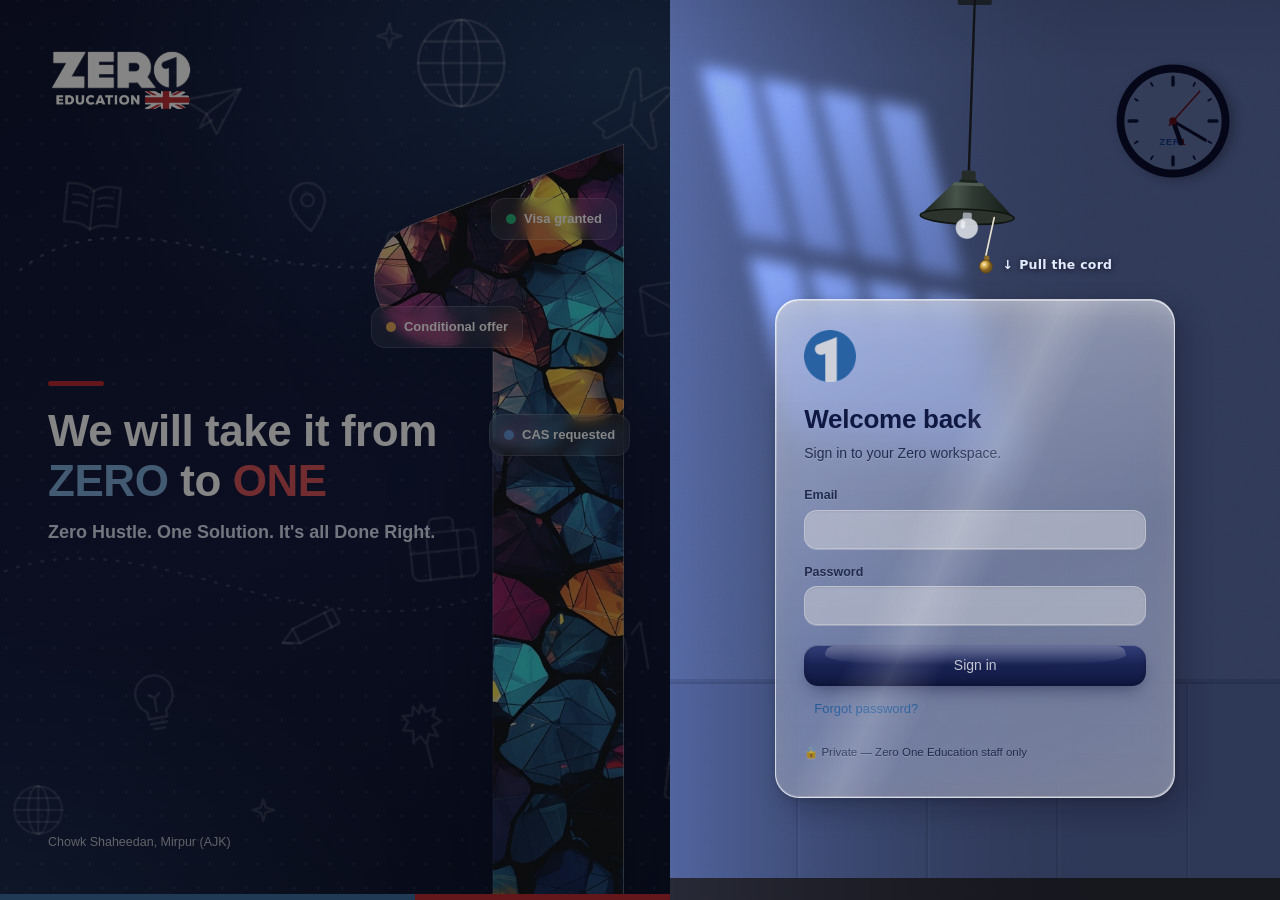
==== commit f5a25d61: "Publish CRM from 453c2ee7dee8244cad399c9c8871b9e5f2ee8e92" ====
--- a/index.html
+++ b/index.html
@@ -15,10 +15,10 @@
   <link rel="icon" type="image/png" sizes="64x64" href="favicon.png" />
   <link rel="icon" type="image/png" sizes="32x32" href="favicon-32.png" />
   <link rel="apple-touch-icon" href="apple-touch-icon.png" />
-  <script type="module" crossorigin src="./assets/main-S5DnUjBS.js"></script>
+  <script type="module" crossorigin src="./assets/main-D2DsXRDG.js"></script>
   <link rel="modulepreload" crossorigin href="./assets/preload-helper-BVyPtwdl.js">
   <link rel="stylesheet" crossorigin href="./assets/preload-helper-Dmg2oVCT.css">
-  <link rel="stylesheet" crossorigin href="./assets/main-CmuFsPlY.css">
+  <link rel="stylesheet" crossorigin href="./assets/main-BW7UQd1V.css">
 </head>
 <body>
   <div id="root"></div>
--- a/assets/main-BW7UQd1V.css
+++ b/assets/main-BW7UQd1V.css
@@ -0,0 +1 @@
+:root{--primary: #2d73ba;--primary-hover: #1f5c9c;--primary-soft: #e1edf9;--purple: #2d73ba;--navy: #0e153d;--navy-2: #172255;--brand-red: #ec2028;--bg: #f4f6fa;--surface: #ffffff;--surface-2: #f5f6f8;--hover: #dcdfec66;--border: #d0d4e4;--border-soft: #e6e9ef;--text: #323338;--text-2: #676879;--text-3: #9699a6;--shadow-sm: 0 1px 2px rgba(0, 0, 0, .06);--shadow: 0 4px 8px rgba(0, 0, 0, .08);--shadow-lg: 0 6px 20px rgba(0, 0, 0, .15);--radius: 8px;--radius-lg: 16px;--s-green: #00c875;--s-orange: #fdab3d;--s-red: #df2f4a;--s-grey: #c4c4c4;--s-blue: #579bfc;--s-purple: #a25ddc;--s-teal: #00b2b2;--s-pink: #ff5ac4;--s-dark-blue: #0086c0;--s-lime: #9cd326;--s-brown: #7f5347;--s-navy: #401694;--font: "Figtree", "Segoe UI", Roboto, Arial, sans-serif;--font-display: "Poppins", "Figtree", "Segoe UI", sans-serif}*{box-sizing:border-box}html,body,#root{height:100%;margin:0}body{font:14px/1.5 var(--font);color:var(--text);background:var(--bg);-webkit-font-smoothing:antialiased}button,input,select,textarea{font:inherit;color:inherit}a{color:var(--primary)}h1,h2,h3{font-family:var(--font-display);color:var(--text);margin:0;letter-spacing:-.01em}h1{font-size:26px;font-weight:600}h2{font-size:19px;font-weight:600}h3{font-size:15px;font-weight:600}.muted{color:var(--text-2)}.small{font-size:12.5px}.tiny{font-size:11.5px}.shell{display:flex;height:100vh;overflow:hidden}.sidebar{width:252px;flex-shrink:0;background:var(--surface);border-right:1px solid var(--border-soft);display:flex;flex-direction:column;padding:14px 10px;gap:4px;overflow-y:auto;transition:width .2s}.ws{display:flex;align-items:center;gap:10px;padding:6px 8px 14px;border-bottom:1px solid var(--border-soft);margin-bottom:8px}.logo{width:36px;height:36px;border-radius:10px;background:var(--navy);color:#fff;display:flex;align-items:center;justify-content:center;font-weight:900;font-size:15px;flex-shrink:0;letter-spacing:-.03em}.logo span{color:var(--brand-red)}.ws-logo{height:40px;width:auto;display:block;margin:0 auto 0 4px}.ws-text b{display:block;font-size:14px;line-height:1.2}.ws-text span{font-size:11.5px;color:var(--text-2)}.nav-section{font-size:11px;font-weight:700;color:var(--text-3);text-transform:uppercase;letter-spacing:.06em;padding:12px 10px 4px}.nav-item{display:flex;align-items:center;gap:10px;padding:8px 10px;border-radius:6px;color:var(--text);cursor:pointer;border:none;background:none;text-align:left;width:100%;font-size:14px;position:relative}.nav-item:hover{background:var(--hover)}.nav-item.active{background:var(--primary-soft);color:#00398d;font-weight:600}.nav-item svg{flex-shrink:0}.nav-badge{margin-left:auto;background:var(--s-red);color:#fff;font-size:10.5px;font-weight:700;border-radius:999px;padding:1px 7px}.main{flex:1;display:flex;flex-direction:column;min-width:0}.topbar{height:56px;flex-shrink:0;display:flex;align-items:center;gap:12px;padding:0 20px;background:var(--surface);border-bottom:1px solid var(--border-soft)}.topbar .search{flex:1;max-width:420px;position:relative}.topbar .search input{width:100%;padding:8px 12px 8px 34px;border:1px solid var(--border);border-radius:6px;background:var(--surface);outline:none}.topbar .search input:focus{border-color:var(--primary)}.topbar .search svg{position:absolute;left:10px;top:50%;transform:translateY(-50%);color:var(--text-3)}.content{flex:1;overflow-y:auto;padding:24px 28px 60px}.page-head{display:flex;align-items:flex-end;gap:16px;margin-bottom:18px;flex-wrap:wrap}.page-head .grow{flex:1;min-width:200px}.page-head p{margin:4px 0 0;color:var(--text-2)}.btn{display:inline-flex;align-items:center;gap:6px;border:none;border-radius:4px;padding:8px 16px;font-weight:500;cursor:pointer;background:var(--primary);color:#fff;white-space:nowrap;font-size:14px;line-height:1.3}.btn:hover{background:var(--primary-hover)}.btn:disabled{opacity:.5;cursor:default}.btn.secondary{background:var(--surface);color:var(--text);border:1px solid var(--border)}.btn.secondary:hover{background:var(--surface-2)}.btn.ghost{background:transparent;color:var(--text)}.btn.ghost:hover{background:var(--hover)}.btn.danger{background:var(--s-red)}.btn.sm{padding:5px 10px;font-size:13px}.icon-btn{width:34px;height:34px;border:none;background:transparent;border-radius:6px;display:inline-flex;align-items:center;justify-content:center;cursor:pointer;color:var(--text-2);position:relative}.icon-btn:hover{background:var(--hover);color:var(--text)}.field{display:flex;flex-direction:column;gap:5px}.field label{font-size:12.5px;font-weight:600;color:var(--text-2)}.input,.field input,.field select,.field textarea,select.input{padding:8px 10px;border:1px solid var(--border);border-radius:4px;background:var(--surface);outline:none;width:100%}.input:focus,.field input:focus,.field select:focus,.field textarea:focus{border-color:var(--primary);box-shadow:0 0 0 3px #2d73ba22}.grid-2{display:grid;grid-template-columns:1fr 1fr;gap:12px 14px}.grid-3{display:grid;grid-template-columns:repeat(3,1fr);gap:12px 14px}.row{display:flex;align-items:center;gap:8px;flex-wrap:wrap}.spacer{flex:1}.card{background:var(--surface);border-radius:var(--radius);box-shadow:var(--shadow-sm);border:1px solid var(--border-soft);padding:18px}.card+.card{margin-top:16px}.kpis{display:grid;grid-template-columns:repeat(auto-fill,minmax(200px,1fr));gap:14px;margin-bottom:18px}.kpi{background:var(--surface);border:1px solid var(--border-soft);border-radius:var(--radius);padding:16px 18px;position:relative;overflow:hidden;box-shadow:var(--shadow-sm);cursor:default}.kpi:before{content:"";position:absolute;left:0;top:0;bottom:0;width:5px;background:var(--kpi, var(--primary))}.kpi b{display:block;font-family:var(--font-display);font-size:30px;font-weight:600;line-height:1.1;margin-top:4px}.kpi span{font-size:13px;color:var(--text-2);font-weight:500}.dash-grid{display:grid;grid-template-columns:2fr 1fr;gap:16px}.welcome{border-radius:var(--radius-lg);padding:22px 26px;color:#fff;margin-bottom:18px;background:linear-gradient(120deg,#6161ff,#0073ea 55%,#00c875 130%);position:relative;overflow:hidden}.welcome h1{color:#fff;font-size:24px}.welcome p{margin:6px 0 0;opacity:.9}.welcome .blob{position:absolute;border-radius:50%;opacity:.18;background:#fff}.avatar{width:28px;height:28px;border-radius:50%;color:#fff;display:inline-flex;align-items:center;justify-content:center;font-size:11px;font-weight:700;flex-shrink:0;border:2px solid var(--surface)}.avatar.lg{width:40px;height:40px;font-size:14px}.avatar.unassigned{background:var(--surface-2)!important;color:var(--text-3);border:1px dashed var(--border)}.avatars{display:inline-flex}.avatars .avatar+.avatar{margin-left:-8px}.pill{display:inline-flex;align-items:center;justify-content:center;min-width:110px;height:32px;padding:0 10px;color:#fff;font-weight:500;font-size:13px;border-radius:0;white-space:nowrap;overflow:hidden;text-overflow:ellipsis}.pill.round{border-radius:999px;height:24px;min-width:0;font-size:12px;padding:0 10px}.chip{display:inline-flex;align-items:center;gap:5px;padding:2px 9px;border-radius:999px;font-size:12px;font-weight:600;background:var(--surface-2);color:var(--text-2)}.tag{display:inline-block;padding:1px 8px;border-radius:4px;font-size:11.5px;background:#e5f4ff;color:#1f76c2;margin-right:4px}.group{margin-bottom:26px}.group-head{display:flex;align-items:center;gap:8px;margin-bottom:6px;cursor:pointer;-webkit-user-select:none;user-select:none}.group-head h3{color:var(--gc);font-size:16px}.group-head .count{color:var(--text-3);font-size:12.5px}.tbl-wrap{overflow-x:auto}.tbl{border-collapse:separate;border-spacing:0;width:100%;min-width:760px;background:var(--surface)}.tbl th{font-weight:500;font-size:13px;color:var(--text-2);text-align:center;padding:7px 8px;border-top:1px solid var(--border-soft);border-bottom:1px solid var(--border-soft);border-right:1px solid var(--border-soft);background:var(--surface);white-space:nowrap}.tbl th:first-child{text-align:left;border-left:6px solid var(--gc);border-top-left-radius:6px}.tbl td{padding:0 8px;height:38px;border-bottom:1px solid var(--border-soft);border-right:1px solid var(--border-soft);text-align:center;font-size:13.5px}.tbl td:first-child{text-align:left;border-left:6px solid var(--gc);opacity:1}.tbl tr:hover td{background:#f5f6f8}.tbl td.status-cell{padding:0}.tbl td.status-cell .pill{width:100%;min-width:0;height:37px;cursor:pointer}.tbl .name-cell{display:flex;align-items:center;gap:8px;cursor:pointer;font-weight:500}.tbl .name-cell:hover .nm{color:var(--primary)}.tbl .add-row td{color:var(--text-3);cursor:pointer;text-align:left}.tbl .add-row input{border:none;outline:none;width:100%;padding:8px 0;background:transparent}.tbl .summary td{height:30px;border-bottom:none}.stack-bar{display:flex;height:22px;border-radius:2px;overflow:hidden;margin:0 8px}.stack-bar i{display:block;height:100%}.progress{height:8px;background:var(--surface-2);border-radius:999px;overflow:hidden}.progress i{display:block;height:100%;background:var(--s-green);border-radius:999px}.menu{position:fixed;z-index:1000;background:var(--surface);border-radius:8px;box-shadow:var(--shadow-lg);padding:8px;min-width:200px;max-height:60vh;overflow-y:auto}.menu .opt{display:block;width:100%;margin:3px 0;border:none;cursor:pointer;color:#fff;padding:7px 12px;font-weight:500;border-radius:2px;text-align:center}.menu .opt:hover{filter:brightness(.93)}.menu .item{display:flex;align-items:center;gap:8px;width:100%;border:none;background:none;padding:7px 10px;border-radius:4px;cursor:pointer;text-align:left}.menu .item:hover{background:var(--hover)}.kanban{display:flex;gap:14px;align-items:flex-start;overflow-x:auto;padding-bottom:12px}.kcol{width:280px;flex-shrink:0;background:var(--surface-2);border-radius:8px;padding:0 0 10px}.kcol-head{color:#fff;font-weight:600;padding:10px 12px;border-radius:8px 8px 0 0;display:flex;justify-content:space-between}.kcol-body{padding:8px;min-height:60px;display:flex;flex-direction:column;gap:8px}.kcol.drop{outline:2px dashed var(--primary)}.kcard{background:var(--surface);border-radius:8px;padding:10px 12px;box-shadow:var(--shadow-sm);border:1px solid var(--border-soft);cursor:grab}.kcard:hover{box-shadow:var(--shadow)}.kcard .t{font-weight:600;margin-bottom:6px}.toolbar{display:flex;align-items:center;gap:8px;margin-bottom:16px;flex-wrap:wrap}.views{display:inline-flex;border-bottom:1px solid var(--border-soft);gap:4px}.views button{border:none;background:none;padding:8px 12px;cursor:pointer;color:var(--text-2);border-bottom:2px solid transparent;font-weight:500;display:inline-flex;gap:6px;align-items:center}.views button.on{color:var(--primary);border-bottom-color:var(--primary)}.seg{display:inline-flex;background:var(--surface-2);border-radius:6px;padding:3px}.seg button{border:none;background:none;padding:5px 12px;border-radius:4px;cursor:pointer;color:var(--text-2);font-weight:500}.seg button.on{background:var(--surface);color:var(--text);box-shadow:var(--shadow-sm)}.overlay{position:fixed;top:0;right:0;bottom:0;left:0;background:#292f4c73;z-index:900;display:flex;justify-content:flex-end;animation:fade .15s}.overlay.center{justify-content:center;align-items:center;padding:20px}@keyframes fade{0%{opacity:0}}@keyframes slide{0%{transform:translate(40px);opacity:.4}}.drawer{width:min(760px,100%);height:100%;background:var(--surface);display:flex;flex-direction:column;animation:slide .2s;box-shadow:var(--shadow-lg)}.drawer-head{padding:18px 24px 0;border-bottom:1px solid var(--border-soft)}.drawer-body{flex:1;overflow-y:auto;padding:20px 24px 40px}.modal{width:min(560px,100%);background:var(--surface);border-radius:12px;box-shadow:var(--shadow-lg);max-height:90vh;display:flex;flex-direction:column}.modal-head{padding:18px 22px 10px;display:flex;align-items:center}.modal-body{padding:6px 22px 10px;overflow-y:auto}.modal-foot{padding:14px 22px 18px;display:flex;justify-content:flex-end;gap:8px}.timeline{display:flex;flex-direction:column;gap:2px}.tl-item{display:flex;gap:10px;padding:10px 0;border-bottom:1px solid var(--border-soft)}.tl-ico{width:30px;height:30px;border-radius:50%;display:flex;align-items:center;justify-content:center;flex-shrink:0;color:#fff;font-size:14px}.tl-body{flex:1;min-width:0;white-space:pre-wrap}.tracker{display:flex;align-items:flex-start;gap:0;margin:14px 0 4px;overflow-x:auto;padding-bottom:4px}.tracker .st{flex:1;min-width:92px;text-align:center;position:relative;font-size:11.5px;color:var(--text-3);font-weight:600;cursor:pointer}.tracker .st i{display:block;width:22px;height:22px;margin:0 auto 6px;border-radius:50%;background:var(--surface-2);border:2px solid var(--border);position:relative;z-index:1}.tracker .st:before{content:"";position:absolute;top:11px;left:-50%;right:50%;height:3px;background:var(--border)}.tracker .st:first-child:before{display:none}.tracker .st.done{color:var(--text)}.tracker .st.done i{background:var(--s-green);border-color:var(--s-green)}.tracker .st.done:before{background:var(--s-green)}.tracker .st.cur i{background:var(--primary);border-color:var(--primary);box-shadow:0 0 0 5px #2d73ba33}.tracker .st.cur{color:var(--primary)}.auth{min-height:100vh;display:grid;grid-template-columns:1.1fr 1fr}.auth-art{background:linear-gradient(140deg,#0b123c,#2b2f8f 45%,#6161ff 75%,#0073ea);color:#fff;padding:48px;display:flex;flex-direction:column;justify-content:space-between;position:relative;overflow:hidden}.auth-art h1{color:#fff;font-size:38px;line-height:1.15;max-width:460px}.auth-art p{opacity:.85;max-width:420px;font-size:15px}.auth-form{display:flex;align-items:center;justify-content:center;padding:30px;background:var(--surface)}.auth-card{width:100%;max-width:380px}.auth-card .field+.field{margin-top:14px}.floaty{position:absolute;border-radius:14px;padding:10px 14px;background:#ffffff1f;-webkit-backdrop-filter:blur(6px);backdrop-filter:blur(6px);font-size:13px;font-weight:600;display:flex;align-items:center;gap:8px}.floaty i{width:10px;height:10px;border-radius:50%;display:inline-block}.toast-wrap{position:fixed;bottom:22px;left:50%;transform:translate(-50%);z-index:2000;display:flex;flex-direction:column;gap:8px;align-items:center}.toast{background:#323338;color:#fff;padding:10px 18px;border-radius:8px;box-shadow:var(--shadow-lg);font-weight:500;animation:fade .2s}.empty{text-align:center;padding:44px 20px;color:var(--text-2)}.empty .art{font-size:46px;margin-bottom:8px}.tabs{display:flex;gap:2px;margin-top:12px}.tabs button{border:none;background:none;padding:9px 14px;cursor:pointer;color:var(--text-2);border-bottom:2px solid transparent;font-weight:500}.tabs button.on{color:var(--primary);border-bottom-color:var(--primary)}.list-row{display:flex;align-items:center;gap:10px;padding:10px 0;border-bottom:1px solid var(--border-soft)}.list-row:last-child{border-bottom:none}.perm-table{width:100%;border-collapse:collapse;font-size:13px}.perm-table th,.perm-table td{padding:8px;border-bottom:1px solid var(--border-soft);text-align:center}.perm-table th:first-child,.perm-table td:first-child{text-align:left}.perm-table thead th{color:var(--text-2);font-weight:600;white-space:nowrap}.perm-table tr.grp td{background:var(--surface-2);font-size:11px;font-weight:700;text-transform:uppercase;color:var(--text-2);letter-spacing:.05em}.perm-table input{width:16px;height:16px;cursor:pointer;accent-color:var(--primary)}.badge{display:inline-block;font-size:11px;font-weight:700;padding:2px 8px;border-radius:999px}.badge.green{background:#dcf8eb;color:#007a48}.badge.orange{background:#fff0db;color:#b36b00}.badge.red{background:#fde4e8;color:#b0172f}.badge.blue{background:#e1efff;color:#0060b9}.badge.grey{background:var(--surface-2);color:var(--text-2)}.dot{width:8px;height:8px;border-radius:50%;display:inline-block}.loading{display:flex;align-items:center;justify-content:center;height:100vh;flex-direction:column;gap:14px;color:var(--text-2)}.spinner{width:34px;height:34px;border-radius:50%;border:3px solid var(--primary-soft);border-top-color:var(--primary);animation:spin .8s linear infinite}@keyframes spin{to{transform:rotate(360deg)}}.confetti{position:fixed;top:-10px;width:9px;height:14px;z-index:3000;pointer-events:none;animation:fall 1.6s ease-in forwards}@keyframes fall{to{transform:translateY(105vh) rotate(720deg);opacity:.7}}.mobile-only{display:none}@media (max-width: 900px){.auth{grid-template-columns:1fr}.auth-art{display:none}.dash-grid{grid-template-columns:1fr}.sidebar{position:fixed;z-index:800;height:100%;left:0;top:0;box-shadow:var(--shadow-lg);transform:translate(-100%);transition:transform .2s}.sidebar.open{transform:none}.mobile-only{display:inline-flex}.content{padding:16px}.grid-2,.grid-3{grid-template-columns:1fr}.kpis{grid-template-columns:repeat(2,1fr);gap:10px}.kpi b{font-size:24px}}.portal-tab .card{margin-bottom:14px}.portal-tab .card+.card{margin-top:0}.chip-ok{color:#00a862;font-weight:700}.chip-off{color:var(--s-red);font-weight:700}.cred-box{background:var(--surface-2);border-radius:10px;padding:12px 14px;display:grid;gap:8px}.cred-box>div{display:flex;flex-direction:column}.cred-box b{font-size:15.5px;word-break:break-all}.mono{font-family:ui-monospace,Consolas,monospace;letter-spacing:.06em;font-size:18px!important}.btn.wa,a.btn.wa{background:#25d366;color:#fff;text-decoration:none}.btn.wa:hover{background:#1ebe5b}.wa-btn{margin-top:10px;color:#128c4b!important;text-decoration:none}.req-list{display:grid;gap:10px;margin-top:10px}.req-row{border:1px solid var(--border-soft);border-radius:10px;padding:12px 14px}.reject-note{color:var(--s-red);margin-top:6px}.file-chips{display:flex;flex-wrap:wrap;gap:6px;margin-top:8px}.file-chip{display:inline-flex;align-items:center;gap:6px;background:var(--surface-2);border-radius:8px;padding:3px 4px 3px 9px;font-size:13px}.linkish{border:0;background:none;padding:0;color:var(--primary);cursor:pointer;text-align:left;font:inherit}.linkish:hover{text-decoration:underline}.preset-grid{display:flex;flex-wrap:wrap;gap:6px}.preset{border:1px solid var(--border);background:var(--surface);border-radius:999px;padding:5px 11px;font-size:13px;cursor:pointer}.preset.on{background:var(--primary);border-color:var(--primary);color:#fff}.letter-up{display:flex;gap:8px;flex-wrap:wrap;align-items:center;padding:10px;background:var(--surface-2);border-radius:10px;margin-bottom:10px}.letters{display:grid;gap:4px}.letter-row{display:flex;align-items:center;gap:10px;padding:9px 6px;border-bottom:1px solid var(--border-soft)}.letter-row:last-child{border-bottom:0}.letter-row.hidden-letter{opacity:.55}.letter-ic{width:34px;height:34px;border-radius:8px;background:#e5f4ff;color:var(--primary);display:flex;align-items:center;justify-content:center;flex-shrink:0}.editable{cursor:text;display:inline-flex;gap:6px;align-items:center}.editable svg{opacity:.35}.editable:hover svg{opacity:1}.hd{display:grid;grid-template-columns:340px 1fr;gap:14px;align-items:start}.hd .card+.card{margin-top:0}.hd-list{padding:10px;max-height:calc(100vh - 190px);overflow-y:auto}.hd-item{display:block;width:100%;text-align:left;border:0;background:none;border-radius:8px;padding:10px;cursor:pointer;position:relative;border-bottom:1px solid var(--border-soft)}.hd-item:hover{background:var(--surface-2)}.hd-item.on{background:#e5f4ff}.hd-item.unread .hd-sub,.hd-item.unread .hd-name{font-weight:700}.hd-name{font-weight:600;margin-top:4px}.hd-sub{color:var(--text-2);white-space:nowrap;overflow:hidden;text-overflow:ellipsis;padding-right:14px}.hd-dot{position:absolute;right:10px;top:50%;width:9px;height:9px;border-radius:50%;background:var(--s-red)}.hd-topic{display:inline-block;color:#fff;font-size:11px;font-weight:700;padding:1px 8px;border-radius:4px;text-transform:uppercase;letter-spacing:.03em}.hd-chat{padding:0;min-height:420px;display:flex;flex-direction:column}.hd-chat>.empty{margin:auto}.hd-thread{display:flex;flex-direction:column;height:calc(100vh - 190px);min-height:420px}.hd-head{display:flex;gap:10px;align-items:flex-start;padding:14px 18px 10px;border-bottom:1px solid var(--border-soft)}.hd-route{padding:8px 18px;border-bottom:1px solid var(--border-soft);background:var(--surface-2)}.hd-route select{width:auto;max-width:180px;padding:4px 8px}.hd-msgs{flex:1;overflow-y:auto;padding:16px 18px;display:flex;flex-direction:column;gap:12px}.hd-msg{max-width:78%}.hd-msg.us{align-self:flex-end;text-align:right}.hd-by{font-size:12.5px;font-weight:600;color:var(--text-2);margin-bottom:3px;display:flex;gap:6px;align-items:center}.hd-msg.us .hd-by{justify-content:flex-end}.hd-by .avatar{width:20px;height:20px;font-size:9px}.hd-bubble{display:inline-block;text-align:left;padding:9px 13px;background:var(--surface-2);white-space:pre-wrap;word-wrap:break-word;border-radius:14px 14px 14px 4px}.hd-msg.us .hd-bubble{background:var(--primary);color:#fff;border-bottom-left-radius:14px;border-bottom-right-radius:4px}.hd-reply{border-top:1px solid var(--border-soft);padding:12px 18px}@media (max-width: 900px){.hd{grid-template-columns:1fr}.hd.has-sel .hd-list{display:none}.hd:not(.has-sel) .hd-chat{display:none}.hd-list{max-height:none}.hd-thread{height:calc(100vh - 150px)}.hd-msg{max-width:92%}}.doodles{position:absolute;top:0;right:0;bottom:0;left:0;width:100%;height:100%;pointer-events:none;z-index:0}.auth-art>*:not(.doodles):not(.floaty):not(.auth-one){position:relative;z-index:1}.floaty{z-index:1}.auth-one{position:absolute;right:7%;bottom:0;height:84%;width:auto;z-index:0;pointer-events:none;filter:drop-shadow(0 24px 48px rgba(5,10,40,.45))}@media (max-width: 1250px){.auth-one{right:2%;height:70%;opacity:.55}}.export-list{display:grid;gap:4px}.export-row{display:flex;gap:10px;align-items:center;padding:8px 10px;border:1px solid var(--border-soft);border-radius:8px;cursor:pointer}.export-row:hover{background:var(--surface-2)}.acct-grid{display:grid;grid-template-columns:repeat(auto-fill,minmax(240px,1fr));gap:12px}.acct-grid .card+.card{margin-top:0}.acct-card{display:flex;flex-direction:column;gap:4px}.acct-bal{font-family:var(--font-display);font-size:24px;font-weight:600;margin-top:6px}.cb-line{display:flex;justify-content:space-between;font-size:13.5px;padding:3px 0}.cb-line.in b{color:#00a862}.cb-line.out b{color:#df2f4a}.cb-line.total{border-top:1px solid var(--border-soft);margin-top:4px;padding-top:6px;font-size:15px}.fin-tbl td,.fin-tbl th{text-align:left}.in-text{color:#00a862}.out-text{color:#df2f4a}.ok-text{color:#00a862}.warn-text{color:#b36b00}.dim-row{opacity:.5}.rep-line{display:flex;justify-content:space-between;gap:10px;padding:7px 0;border-bottom:1px solid var(--border-soft);font-size:14px}.rep-big{font-family:var(--font-display);font-size:22px;font-weight:600;margin:6px 0}.pick-list{display:grid;margin-top:6px;border:1px solid var(--border-soft);border-radius:8px;max-height:240px;overflow-y:auto}.pick-list button{display:flex;justify-content:space-between;gap:10px;border:0;border-bottom:1px solid var(--border-soft);background:var(--surface);padding:8px 10px;cursor:pointer;text-align:left}.pick-list button:hover{background:#e5f4ff}.receipt-done{text-align:center;background:#f3fbf6;border-radius:12px;padding:18px}.receipt-done b{display:block;font-size:24px;font-family:var(--font-display);color:#0b123c;margin:4px 0}.fee-line{display:flex;align-items:center;gap:10px;padding:9px 0;border-bottom:1px solid var(--border-soft)}.fee-line:last-child{border-bottom:0}.sidebar{background:var(--navy);border-right:0;color:#c9d2ee}.sidebar .ws{border-bottom-color:#ffffff14;padding:10px 8px 18px}.ws-logo{height:46px;margin:0 auto 0 6px}.sidebar .nav-item{color:#c9d2ee}.sidebar .nav-item:hover{background:#ffffff10;color:#fff}.sidebar .nav-item.active{background:linear-gradient(90deg,#2d73ba,#2d73ba99);color:#fff;font-weight:600}.sidebar .nav-item.active:before{content:"";position:absolute;left:-10px;top:8px;bottom:8px;width:4px;border-radius:0 4px 4px 0;background:var(--brand-red)}.sidebar .nav-section{color:#7d89b8}.sidebar .muted{color:#8a95c2!important}.sidebar-foot{display:flex;align-items:center;gap:8px;padding:10px;border-top:1px solid #ffffff14;color:#8a95c2;font-size:11.5px}.sidebar-foot img{width:22px;height:22px;opacity:.9}.sidebar::-webkit-scrollbar{width:8px}.sidebar::-webkit-scrollbar-thumb{background:#fff2;border-radius:8px}.topbar{box-shadow:0 1px 0 var(--border-soft)}.nav-item.active{color:#fff}.auth-art{background:radial-gradient(900px 620px at 92% 8%,#2d73ba66 0%,transparent 60%),radial-gradient(760px 520px at -5% 105%,#2d73ba40 0%,transparent 62%),linear-gradient(160deg,#0e153d,#111c4d 55%,#0c1336)}.auth-art:after{content:"";position:absolute;left:0;right:0;bottom:0;height:6px;background:linear-gradient(90deg,#2d73ba 0,#2d73ba 62%,#ec2028 62%,#ec2028);z-index:2}.auth-logo{height:64px;width:auto;display:block}.tag-bar{width:56px;height:5px;border-radius:4px;background:var(--brand-red);margin-bottom:20px}.auth-art h1.tagline{font-size:44px;line-height:1.12;max-width:480px;font-weight:700}.auth-art h1.tagline .z{color:#6fb2f2}.auth-art h1.tagline .o{color:#ff4a52}.auth-art p.tagline-sub{font-size:18px;font-weight:600;color:#dbe3fa;opacity:1;margin-top:14px;max-width:470px}.floaty{background:#ffffff16;border:1px solid #ffffff22}.auth-form{background:var(--surface);position:relative}.auth-mark{width:52px;height:52px;margin-bottom:18px;display:block}.auth-card h1{color:var(--navy)}.auth-card .btn:not(.ghost){background:var(--navy)}.auth-card .btn:not(.ghost):hover{background:var(--navy-2)}.auth-foot{margin-top:30px;display:flex;align-items:center;gap:6px}@media (max-width: 900px){.hide-mobile{display:none!important}}.lamp-room.auth-form{align-items:center}.lamp-room .auth-card{padding:30px 28px 24px;max-width:400px}.lamp-room .auth-card .auth-foot{margin-top:22px}@media (max-width: 900px){.lamp-room.auth-form{min-height:100vh;padding-left:14px;padding-right:14px}}.doodles .dd{transform-box:fill-box;transform-origin:center;will-change:transform}canvas.dd-dots{position:absolute;top:0;right:0;bottom:0;left:0;width:100%;height:100%;pointer-events:none;z-index:0}.main{position:relative;isolation:isolate;background:radial-gradient(1200px 600px at 100% 0%,rgba(45,115,186,.05),transparent 60%),radial-gradient(900px 600px at 0% 100%,rgba(236,32,40,.025),transparent 60%),var(--bg)}.app-dots{position:absolute;left:0;right:0;top:56px;bottom:0;width:100%;height:calc(100% - 56px);pointer-events:none;z-index:-1}.card,.kpi{background:linear-gradient(180deg,#fffffff7,#fafbfeed);border:1px solid rgba(214,221,235,.75);box-shadow:inset 0 1px #fff,0 1px 2px #1018400a,0 8px 24px -14px #10184029}.kcard{background:linear-gradient(180deg,#fff,#fafbfe);border:1px solid rgba(214,221,235,.8);box-shadow:inset 0 1px #fff,0 1px 2px #1018400d,0 4px 12px -8px #10184024}.topbar{background:linear-gradient(180deg,#ffffffeb,#fafbfedb);-webkit-backdrop-filter:blur(12px) saturate(150%);backdrop-filter:blur(12px) saturate(150%);box-shadow:inset 0 -1px #d6ddebcc,0 6px 18px -14px #10184040}.modal,.menu{background:linear-gradient(180deg,#ffffffed,#f8fafee0);-webkit-backdrop-filter:blur(20px) saturate(170%);backdrop-filter:blur(20px) saturate(170%);border:1px solid rgba(255,255,255,.8);box-shadow:inset 0 1px #fff,0 24px 60px -20px #0e153d59,0 2px 6px #0e153d0f}.modal{border-radius:16px}.drawer{background:linear-gradient(180deg,#fffffff5,#f8fafeed);-webkit-backdrop-filter:blur(20px) saturate(160%);backdrop-filter:blur(20px) saturate(160%);box-shadow:inset 1px 0 #ffffffe6,-24px 0 60px -24px #0e153d59}.overlay{background:#1e264652;-webkit-backdrop-filter:blur(3px);backdrop-filter:blur(3px)}.btn:not(.ghost){box-shadow:inset 0 1px #ffffff38,0 4px 10px -6px #2d73ba99;background-image:linear-gradient(180deg,#ffffff1f,#fff0)}.dash-grid>.card+.card{margin-top:0}.pf{--pf-empty: #eef1f6;--pf-ink: #0e153d;--pf-ink-2: #4a5272;--pf-ink-3: #7c839e;--pf-line: #e3e8f1;--pf-gold: #b8892b;--pf-gold-soft: #fbf3e2}.pf-tabs{margin:0 0 18px;border-bottom:1px solid var(--pf-line)}.pf-tabs button{display:inline-flex;align-items:center;gap:7px;margin-bottom:-1px}.pf-filters{display:flex;align-items:center;gap:12px;flex-wrap:wrap;margin:0 0 16px}.pf-seg{background:#eef1f7;border-radius:10px;padding:3px}.pf-seg button{border-radius:8px;padding:6px 12px;font-size:13.5px;display:inline-flex;align-items:center;gap:6px}.pf-seg button.on{color:var(--pf-ink);font-weight:600;box-shadow:0 1px 2px #0e153d14,0 0 0 1px #0e153d0a}.pf-seg.sm button{padding:4px 10px;font-size:12.5px}.pf-range{display:inline-flex;align-items:center;gap:8px}.pf-range .input{width:150px;padding:6px 10px}.pf-range span,.pf-period-note{color:var(--pf-ink-3);font-size:13px}.pf-chip-sel{display:inline-flex;align-items:center;gap:6px;background:#e8f0fa;color:#1f5c9c;font-weight:600;font-size:13px;padding:5px 10px;border-radius:8px}.pf-busy{opacity:.6;transition:opacity .2s;pointer-events:none}.pf-loading{display:flex;justify-content:center;padding:60px 0}.pf-notice{display:flex;gap:12px;align-items:flex-start;background:#f2f6fc;border:1px solid #d9e5f5;color:#23365c;border-radius:12px;padding:12px 16px;margin-bottom:16px;font-size:13.5px}.pf-notice svg{flex-shrink:0;margin-top:1px;color:#2d73ba}.pf-notice a{font-weight:600}.pf-label{display:block;font-size:12.5px;font-weight:600;color:var(--pf-ink-3);letter-spacing:.01em}.pf-card{padding:20px 22px}.card.pf-card+.card.pf-card,.pf-card+.pf-card{margin-top:16px}.pf-card-head{display:flex;align-items:flex-start;gap:16px;justify-content:space-between;margin-bottom:16px}.pf-card-head h3{font-size:16px;color:var(--pf-ink)}.pf-card-head p{margin:3px 0 0;color:var(--pf-ink-3);font-size:13px}.pf-hero-row{display:grid;grid-template-columns:minmax(260px,340px) 1fr;gap:16px;margin-bottom:16px}.pf-hero{padding:20px 22px;display:flex;flex-direction:column;gap:8px}.pf-hero-num{font-family:var(--font);font-weight:650;font-size:56px;line-height:1;color:var(--pf-ink);letter-spacing:-.02em}.pf-hero-num small{font-size:18px;font-weight:500;color:var(--pf-ink-3);margin-left:4px;letter-spacing:0}.pf-hero-meta{display:flex;align-items:center;gap:10px;flex-wrap:wrap;margin-bottom:4px}.pf-explain{margin:6px 0 0;font-size:12.5px;color:var(--pf-ink-3);line-height:1.5}.pf-stats{display:grid;grid-template-columns:repeat(2,minmax(0,1fr));gap:16px}.pf-stat{padding:16px 18px;display:flex;flex-direction:column;gap:6px;margin:0!important}.pf-stat-num{font-family:var(--font);font-size:28px;font-weight:650;color:var(--pf-ink);line-height:1.1;letter-spacing:-.01em}.pf-delta{display:inline-flex;align-items:center;gap:3px;font-size:12.5px;font-weight:600}.pf-delta.good{color:#0b7a3e}.pf-delta.bad{color:#b42335}.pf-delta.flat{color:var(--pf-ink-3);font-weight:500}.pf-band{display:inline-flex;align-items:center;gap:5px;font-size:12px;font-weight:700;padding:3px 9px 3px 7px;border-radius:999px}.pf-band.good{background:#e3f6ea;color:#0b6b37}.pf-band.info{background:#e6effa;color:#1f5c9c}.pf-band.warn{background:#fdf1d9;color:#8a5a00}.pf-band.bad{background:#fde8ea;color:#a51d2d}.pf-band.none{background:#eef1f6;color:var(--pf-ink-3)}.pf-band-row{display:flex;align-items:center;gap:12px;padding:6px 0;font-size:13px;color:var(--pf-ink-2)}.pf-meter{position:relative;height:8px;border-radius:999px;background:#e7eef9;overflow:visible}.pf-meter.sm{height:6px;width:92px}.pf-meter-fill{position:absolute;inset:0 auto 0 0;border-radius:999px;transition:width .5s cubic-bezier(.2,.8,.2,1)}.pf-meter-target{position:absolute;top:-3px;bottom:-3px;width:2px;margin-left:-1px;background:var(--pf-ink);border-radius:2px;opacity:.55}.pf-meter.sm .pf-meter-target{top:-2px;bottom:-2px}.pf-table-wrap{overflow-x:auto;margin:0 -6px}.pf-table{width:100%;border-collapse:separate;border-spacing:0;font-size:13.5px}.pf-table th{text-align:left;font-size:12px;font-weight:600;color:var(--pf-ink-3);padding:8px 10px;border-bottom:1px solid var(--pf-line);white-space:nowrap}.pf-table td{padding:10px;border-bottom:1px solid #eef1f6;vertical-align:middle}.pf-table tr:last-child td{border-bottom:0}.pf-table .num{text-align:right;font-variant-numeric:tabular-nums}.pf-table.compact td,.pf-table.compact th{padding:6px 8px}.pf-tr{cursor:pointer;transition:background .12s}.pf-tr:hover,.pf-tr:focus-visible{background:#f5f8fd;outline:none}.pf-tr:hover .pf-go{color:var(--primary);transform:translate(2px)}.pf-rank{font-weight:700;color:var(--pf-ink-2);width:30px}.pf-person{display:flex;align-items:center;gap:10px;min-width:190px}.pf-person b{display:block;color:var(--pf-ink);font-weight:600}.pf-person span{font-size:12px;color:var(--pf-ink-3)}.pf-score-cell{white-space:nowrap}.pf-score-cell b{display:inline-block;width:30px;font-size:16px;color:var(--pf-ink);font-variant-numeric:tabular-nums}.pf-score-cell .pf-meter{display:inline-block;vertical-align:middle}.pf-hl{color:var(--pf-ink-2);font-size:13px;max-width:280px}.pf-go{color:var(--pf-ink-3);width:24px;transition:transform .15s,color .15s}.pf-id{display:inline-block;font-family:ui-monospace,SF Mono,Menlo,Consolas,monospace;font-size:12px;font-weight:600;letter-spacing:.02em;color:#1f5c9c;background:#edf3fb;border:1px solid #d6e3f4;border-radius:6px;padding:1px 7px}.pf-id.sm{font-size:11px;padding:0 5px}.pf-avatar{display:inline-flex;align-items:center;justify-content:center;border-radius:50%;color:#fff;font-weight:700;flex-shrink:0;letter-spacing:.02em;box-shadow:inset 0 1px #ffffff40,0 1px 2px #0e153d26}.pf-chart{position:relative;width:100%}.pf-chart svg{display:block;overflow:visible}.pf-grid{stroke:#edf0f5;stroke-width:1}.pf-base{stroke:#cfd6e3;stroke-width:1}.pf-ref{stroke:var(--pf-ink);stroke-width:1;opacity:.35}.pf-ref-label{font-size:11px;fill:var(--pf-ink-2);font-weight:600}.pf-axis{font-size:11px;fill:var(--pf-ink-3)}.pf-axis.strong{fill:var(--pf-ink);font-weight:700}.pf-row-label{font-size:12.5px;fill:var(--pf-ink-2);font-weight:500}.pf-bar{fill:#2d73ba;transition:fill .15s}.pf-col.partial .pf-bar{fill:#86b6ef}.pf-col.sel .pf-bar{fill:#0e153d}.pf-col{cursor:pointer;outline:none}.pf-col:hover .pf-bar,.pf-col:focus-visible .pf-bar{fill:#1f5c9c}.pf-col:focus-visible .pf-hit{fill:#2d73ba14}.pf-hit{fill:transparent}.pf-bar-label{font-size:11.5px;fill:var(--pf-ink)}.pf-bar-tag{fill:var(--pf-ink-3);font-weight:600;font-size:10.5px}.pf-cell{cursor:pointer;outline:none;stroke:#fff;stroke-width:0;transition:stroke-width .1s}.pf-cell:hover,.pf-cell:focus-visible{stroke:var(--pf-ink);stroke-width:2px}.pf-cell.partial{opacity:.75}.pf-spark{display:block}.pf-spark-line{fill:none;stroke:#98a3bd;stroke-width:2;stroke-linejoin:round;stroke-linecap:round}.pf-spark-dot{fill:#2d73ba;stroke:#fff;stroke-width:2}.pf-spark-ref{stroke:#e3e8f1;stroke-width:1}.pf-legend{display:flex;flex-wrap:wrap;align-items:center;gap:6px 14px;margin-top:12px;font-size:12px;color:var(--pf-ink-3)}.pf-legend-item{display:inline-flex;align-items:center;gap:6px}.pf-legend-item i{width:12px;height:12px;border-radius:3px;display:inline-block}.pf-tip{position:fixed;z-index:3000;pointer-events:none;min-width:150px;max-width:260px;padding:10px 12px;border-radius:10px;background:#0e153df0;color:#fff;font-size:12.5px;box-shadow:0 10px 30px -8px #0e153d73;transition:opacity .1s;-webkit-backdrop-filter:blur(8px);backdrop-filter:blur(8px)}.pf-tip-head{font-size:11.5px;color:#b9c4e4;margin-bottom:6px;font-weight:600}.pf-tip-row{display:flex;align-items:baseline;gap:6px;line-height:1.6}.pf-tip-row b{font-size:14px;font-variant-numeric:tabular-nums}.pf-tip-row span{color:#c8d1ec}.pf-tip-note{margin-top:6px;color:#c8d1ec;font-size:12px;line-height:1.4}.pf-back{display:inline-flex;align-items:center;gap:4px;border:0;background:none;color:var(--pf-ink-3);font-weight:600;cursor:pointer;padding:4px 0;margin-bottom:10px}.pf-back:hover{color:var(--primary)}.pf-person-head{display:flex;align-items:center;gap:18px;margin-bottom:18px}.pf-person-head h1{font-size:26px;color:var(--pf-ink)}.pf-person-meta{display:flex;flex-wrap:wrap;align-items:center;gap:6px 14px;margin-top:6px;color:var(--pf-ink-3);font-size:13.5px}.pf-wins{display:inline-flex;align-items:center;gap:5px;color:var(--pf-gold);font-weight:700;background:var(--pf-gold-soft);padding:2px 9px;border-radius:999px}.pf-two{display:grid;grid-template-columns:minmax(0,1.25fr) minmax(0,1fr);gap:16px;margin-top:16px;align-items:start}.pf-two>.pf-card+.pf-card,.pf-two>div>.pf-card+.pf-card{margin-top:0}.pf-two>div>.pf-card+.pf-card{margin-top:16px}.pf-insights{display:grid;grid-template-columns:1fr 1fr;gap:12px;margin-top:14px}.pf-insight{display:flex;gap:10px;align-items:flex-start;padding:12px 14px;border-radius:12px;background:#f6f8fc;border:1px solid var(--pf-line);font-size:13px}.pf-insight b{display:block;color:var(--pf-ink);margin-bottom:2px}.pf-insight span{color:var(--pf-ink-2);line-height:1.45}.pf-insight.good svg{color:#0b7a3e;margin-top:2px;flex-shrink:0}.pf-insight.bad svg{color:#b42335;margin-top:2px;flex-shrink:0}.pf-bars{display:grid;gap:10px}.pf-bars-row{display:grid;grid-template-columns:minmax(120px,1.1fr) 1fr auto;gap:12px;align-items:center;font-size:13px;outline:none;border-radius:8px;padding:2px 4px}.pf-bars-row:hover,.pf-bars-row:focus-visible{background:#f5f8fd}.pf-bars-label{color:var(--pf-ink-2)}.pf-bars-track{height:10px;border-radius:0 4px 4px 0;position:relative}.pf-bars-track i{position:absolute;inset:0 auto 0 0;background:#2d73ba;border-radius:0 4px 4px 0;min-width:2px}.pf-bars-val{white-space:nowrap;text-align:right;min-width:64px;font-variant-numeric:tabular-nums}.pf-bars-val b{color:var(--pf-ink)}.pf-bars-val em{font-style:normal;color:var(--pf-ink-3);margin-left:6px;font-size:12px}.pf-lost{margin-top:18px;border-top:1px solid var(--pf-line);padding-top:12px}.pf-lost h4{font-size:13px;color:var(--pf-ink-2);margin:0 0 6px}.pf-lost-row{display:flex;align-items:center;gap:8px;padding:5px 0;font-size:13px;color:var(--pf-ink-2)}.pf-lost-row svg{color:#b42335}.pf-lost-row b{margin-left:auto;color:#a51d2d;font-variant-numeric:tabular-nums}.pf-soon{text-align:center;padding:44px 24px;max-width:620px;margin:10px auto}.pf-soon h2{color:var(--pf-ink);margin:14px 0 8px}.pf-soon p{color:var(--pf-ink-2);margin:0 auto;max-width:480px;line-height:1.6}.pf-soon-ic{width:64px;height:64px;border-radius:18px;display:inline-flex;align-items:center;justify-content:center;background:#e8f0fa;color:#2d73ba}.pf-soon-ic.gold{background:var(--pf-gold-soft);color:var(--pf-gold)}.pf-eyebrow{display:inline-flex;align-items:center;gap:6px;font-size:12px;font-weight:700;letter-spacing:.06em;text-transform:uppercase;color:var(--pf-gold)}.pf-eom-callout{display:flex;align-items:center;gap:14px;width:100%;text-align:left;cursor:pointer;margin-bottom:16px;padding:14px 18px;border-radius:14px;border:1px solid #ecd9ae;background:linear-gradient(100deg,#fffaf0,#fdf3df);color:#5b4515;box-shadow:0 6px 20px -14px #b8892b99;transition:transform .15s,box-shadow .15s}.pf-eom-callout:hover{transform:translateY(-1px);box-shadow:0 12px 26px -14px #b8892bb3}.pf-eom-callout b{display:block;color:#3d2e0b}.pf-eom-callout .grow span{font-size:13px}.pf-eom-callout-ic{width:40px;height:40px;border-radius:12px;background:linear-gradient(160deg,#e9c46a,#b8892b);color:#fff;display:inline-flex;align-items:center;justify-content:center;flex-shrink:0;box-shadow:inset 0 1px #fff6}.pf-eom-callout-go{display:inline-flex;align-items:center;gap:4px;font-weight:700;color:#8a6414}.pf-eom{padding:22px 24px;margin-bottom:16px}.pf-eom-head{display:flex;justify-content:space-between;gap:16px;align-items:flex-start;margin-bottom:18px}.pf-eom-head h2{font-size:24px;color:var(--pf-ink);margin:4px 0}.pf-eom-head p{margin:0;color:var(--pf-ink-3);font-size:13.5px}.pf-spot{display:grid;grid-template-columns:1.1fr 1fr;gap:20px;padding:20px;border-radius:16px;background:radial-gradient(120% 140% at 0% 0%,#fffaf0,#fff 55%),#fff;border:1px solid #f0e3c4}.pf-spot-main{display:flex;gap:18px;align-items:center}.pf-spot-main h3{font-size:22px;color:var(--pf-ink);margin:2px 0}.pf-spot-main p{margin:0;font-size:13px}.pf-spot-avatar{position:relative}.pf-spot-avatar .pf-avatar{box-shadow:0 0 0 4px #fff,0 0 0 6px #e9c46a,0 10px 24px -10px #b8892b99}.pf-spot-medal{position:absolute;right:-4px;bottom:-4px;width:30px;height:30px;border-radius:50%;background:linear-gradient(160deg,#e9c46a,#b8892b);color:#fff;display:inline-flex;align-items:center;justify-content:center;box-shadow:0 0 0 3px #fff}.pf-spot-score{display:flex;align-items:baseline;gap:6px;margin-top:10px}.pf-spot-score b{font-size:34px;color:var(--pf-ink);line-height:1}.pf-spot-score span{color:var(--pf-ink-3);margin-right:6px}.pf-spot-why h4{margin:0 0 8px;font-size:13px;color:var(--pf-ink-2)}.pf-spot-why ul{list-style:none;padding:0;margin:0;display:grid;gap:8px}.pf-spot-why li{display:flex;gap:8px;align-items:flex-start;font-size:13.5px;color:var(--pf-ink-2)}.pf-spot-why li svg{color:#0b7a3e;margin-top:2px;flex-shrink:0}.pf-rank-list{margin-top:18px}.pf-rank-list h4{font-size:13px;color:var(--pf-ink-2);margin:0 0 8px}.pf-rank-row{display:grid;grid-template-columns:auto 22px 30px minmax(130px,1fr) minmax(0,1.6fr) 40px;gap:12px;align-items:center;padding:9px 12px;border-radius:10px;border:1px solid transparent;cursor:pointer;font-size:13.5px}.pf-rank-row:hover{background:#f7f9fc}.pf-rank-row.on{background:#f2f7fd;border-color:#cfe0f4}.pf-rank-row.off{opacity:.55;cursor:default}.pf-rank-row input{accent-color:var(--primary)}.pf-rank-n{font-weight:700;color:var(--pf-ink-3);text-align:center}.pf-rank-name b{display:block;color:var(--pf-ink);font-weight:600}.pf-rank-name em{font-style:normal;font-size:12px;color:var(--pf-ink-3)}.pf-rank-hl{color:var(--pf-ink-2);font-size:13px}.pf-rank-score{font-weight:700;text-align:right;color:var(--pf-ink);font-variant-numeric:tabular-nums}.pf-decide{display:flex;gap:16px;align-items:flex-end;flex-wrap:wrap;margin-top:18px;padding-top:16px;border-top:1px solid var(--pf-line)}.pf-decide textarea{width:100%;min-height:54px;resize:vertical}.pf-decide-actions{display:flex;gap:8px}.pf-approve{background:linear-gradient(180deg,#d4a94c,#a87b22)!important;color:#fff;padding:10px 18px;font-weight:700;box-shadow:inset 0 1px #ffffff59,0 8px 18px -8px #a87b22b3!important}.pf-approve:hover{filter:brightness(1.05)}.pf-override{width:100%;margin:0;font-size:12.5px;color:var(--pf-ink-3);display:flex;gap:6px;align-items:center}.pf-eom-mini{display:flex;align-items:center;gap:12px;width:100%;padding:12px 16px;cursor:pointer;text-align:left;margin-bottom:8px;font-size:13.5px}.pf-eom-mini svg:first-child{color:var(--pf-gold)}.pf-eom-mini b{color:var(--pf-ink);min-width:120px}.pf-eom-mini>svg:last-child{margin-left:auto;color:var(--pf-ink-3)}.pf-foot-note{display:flex;align-items:center;gap:6px;font-size:12.5px;color:var(--pf-ink-3);margin:22px 0 8px}.pf-hof{margin-top:22px}.pf-hof-grid{display:grid;grid-template-columns:repeat(auto-fill,minmax(200px,1fr));gap:14px}.pf-hof-card{display:flex;flex-direction:column;align-items:center;text-align:center;gap:6px;padding:20px 16px;border-radius:16px;cursor:pointer;background:linear-gradient(180deg,#fff,#fbfcfe);border:1px solid var(--pf-line);box-shadow:inset 0 1px #fff,0 8px 22px -16px #0e153d40;transition:transform .15s,box-shadow .15s;font:inherit;color:inherit}.pf-hof-card:hover:not(:disabled){transform:translateY(-2px);box-shadow:0 14px 28px -16px #0e153d4d}.pf-hof-card:disabled{cursor:default}.pf-hof-card.latest{background:radial-gradient(120% 90% at 50% 0%,#fff7e4,#fff 70%);border-color:#f0e3c4}.pf-hof-card.latest .pf-avatar{box-shadow:0 0 0 3px #fff,0 0 0 5px #e9c46a}.pf-hof-card b{color:var(--pf-ink);font-size:15px;margin-top:4px}.pf-hof-month{font-size:11.5px;font-weight:700;letter-spacing:.06em;text-transform:uppercase;color:var(--pf-gold)}.pf-hof-hl{font-size:12.5px;color:var(--pf-ink-2)}.pf-hof-card q{font-size:12.5px;color:var(--pf-ink-2);font-style:italic;line-height:1.4}.pf-hof-shout{font-size:12px;color:var(--pf-ink-3)}.pf-eom-banner{position:relative;overflow:hidden;display:flex;align-items:center;gap:16px;padding:16px 18px;margin-bottom:16px;border-radius:16px;background:linear-gradient(105deg,#fffaf0,#fff 55%);border:1px solid #efdfb8;box-shadow:inset 0 1px #fff,0 10px 26px -18px #b8892bb3}.pf-eom-banner h3{font-size:18px;color:#0e153d;margin:2px 0}.pf-eom-banner p{margin:0;font-size:13px;color:#4a5272}.pf-eom-banner .pf-shout{margin-top:3px;color:#7c839e;font-size:12.5px}.pf-eom-banner .pf-avatar{box-shadow:0 0 0 3px #fff,0 0 0 5px #e9c46a}.pf-eom-banner-glow{position:absolute;right:-60px;top:-80px;width:240px;height:240px;border-radius:50%;background:radial-gradient(circle,#e9c46a59,#e9c46a00 65%);pointer-events:none}.pf-eom-banner .pf-eyebrow{color:#a87b22}.pf-eom-callout.home{margin-bottom:14px}.pf-live{display:flex;align-items:center;gap:18px;padding:18px 22px;margin-bottom:16px;border-left:4px solid #e9c46a}.pf-live.on{border-left-color:#0ca30c}.pf-live h3{color:var(--pf-ink)}.pf-live p{margin:4px 0 0;color:var(--pf-ink-2);font-size:13.5px;max-width:760px}.pf-set-group+.pf-set-group{margin-top:14px}.pf-set-group h4{font-size:12px;text-transform:uppercase;letter-spacing:.06em;color:var(--pf-ink-3);margin:0 0 4px}.pf-set-row{display:flex;align-items:center;justify-content:space-between;gap:16px;padding:8px 0;border-bottom:1px solid #f0f2f7}.pf-set-row:last-child{border-bottom:0}.pf-set-row span b{display:block;font-weight:600;color:var(--pf-ink);font-size:13.5px}.pf-set-row span em{font-style:normal;font-size:12px;color:var(--pf-ink-3)}.pf-set-row .input{width:84px;text-align:right;font-variant-numeric:tabular-nums}.pf-set-row.check input{width:18px;height:18px;accent-color:var(--primary)}.pf-save-bar{position:sticky;bottom:0;display:flex;align-items:center;justify-content:space-between;gap:12px;margin-top:16px;padding:12px 16px;border-radius:12px;background:#ffffffe6;-webkit-backdrop-filter:blur(12px);backdrop-filter:blur(12px);border:1px solid var(--pf-line);box-shadow:0 -8px 24px -18px #0e153d66}@media (max-width: 1100px){.pf-hero-row,.pf-two,.pf-spot,.pf-insights{grid-template-columns:1fr}}@media (max-width: 640px){.pf-stats{grid-template-columns:1fr 1fr;gap:10px}.pf-hero-num{font-size:48px}.pf-person-head{gap:12px}.pf-person-head h1{font-size:21px}.pf-rank-row{grid-template-columns:auto 18px 28px 1fr 34px}.pf-rank-hl{display:none}.pf-eom-banner{flex-wrap:wrap}}@media (prefers-reduced-motion: reduce){.pf-meter-fill,.pf-hof-card,.pf-eom-callout{transition:none}}.pf-go svg,.pf-eom-callout-go svg,.pf-eom-mini>svg:last-child{transform:rotate(-90deg)}.pf .pf-avatar,.pf-eom-banner .pf-avatar{color:#fff!important;font-size:inherit}.pf-ref-label.sub{font-weight:500;fill:var(--pf-ink-3)}.pf-decide .field{flex:1 1 320px;min-width:260px;margin:0}.pf-eom-banner>.grow,.pf-eom-callout>.grow{flex:1;min-width:0}.topbar{position:relative;z-index:60}.menu{background:linear-gradient(180deg,#fffffffb,#fafbfef9)!important}.bell-wrap{position:relative}.bell-btn{position:relative;width:38px;height:38px;border-radius:10px;color:#4a5272}.bell-btn:hover{background:#eef2f8;color:#0e153d}.bell-btn.has{color:#0e153d}.bell-badge{position:absolute;top:3px;right:2px;min-width:18px;height:18px;padding:0 5px;border-radius:9px;background:#e5484d;color:#fff;font-size:10.5px;font-weight:800;display:inline-flex;align-items:center;justify-content:center;box-shadow:0 0 0 2px #fff;font-variant-numeric:tabular-nums}.bell-panel{position:absolute;right:0;top:calc(100% + 8px);width:400px;max-width:calc(100vw - 24px);max-height:min(640px,calc(100vh - 90px));z-index:1200;display:flex;flex-direction:column;border-radius:16px;background:#fff;border:1px solid #e3e8f1;box-shadow:0 24px 60px -18px #0e153d59,0 2px 8px #0e153d0f;overflow:hidden;animation:bellIn .14s ease-out}@keyframes bellIn{0%{opacity:0;transform:translateY(-4px)}to{opacity:1;transform:none}}.bell-head{display:flex;align-items:center;justify-content:space-between;padding:14px 16px 6px}.bell-head h3{font-size:16px;color:#0e153d}.bell-head-actions{display:flex;align-items:center;gap:4px}.bell-link{border:0;background:none;color:#2d73ba;font-weight:600;font-size:13px;cursor:pointer;padding:6px 8px;border-radius:8px}.bell-link:hover{background:#eef4fb}.bell-tabs{display:flex;gap:4px;padding:0 12px 8px;border-bottom:1px solid #eef1f6}.bell-tabs button{border:0;background:none;padding:6px 10px;border-radius:8px;font-size:13px;font-weight:600;color:#7c839e;cursor:pointer;display:inline-flex;gap:6px;align-items:center}.bell-tabs button.on{background:#eef2f8;color:#0e153d}.bell-tabs em{font-style:normal;background:#e5484d;color:#fff;border-radius:8px;font-size:10.5px;padding:0 6px;line-height:16px}.bell-list{overflow-y:auto;padding:4px 6px 8px}.bell-group{font-size:11.5px;font-weight:700;letter-spacing:.05em;text-transform:uppercase;color:#9aa1b8;padding:10px 10px 4px}.bell-item{display:flex;gap:12px;align-items:flex-start;padding:10px;border-radius:12px;cursor:pointer;position:relative;outline:none}.bell-item:hover,.bell-item:focus-visible{background:#f4f7fc}.bell-item.unread{background:#f3f8ff}.bell-item.unread:hover{background:#ebf3fe}.bell-item.urgent.unread:before{content:"";position:absolute;left:0;top:10px;bottom:10px;width:3px;border-radius:3px;background:#e5484d}.bell-ic{width:34px;height:34px;border-radius:10px;display:inline-flex;align-items:center;justify-content:center;flex-shrink:0}.bell-ic.sm{width:26px;height:26px;border-radius:8px}.bell-txt{flex:1;min-width:0}.bell-txt b{display:block;font-size:13.5px;color:#0e153d;font-weight:600;line-height:1.35}.bell-item:not(.unread) .bell-txt b{font-weight:500;color:#3a4262}.bell-txt p{margin:2px 0 0;font-size:12.5px;color:#5b6380;line-height:1.4;display:-webkit-box;-webkit-line-clamp:2;-webkit-box-orient:vertical;overflow:hidden}.bell-meta{display:block;margin-top:4px;font-size:11.5px;color:#9aa1b8}.bell-dot{width:10px;height:10px;border-radius:50%;background:#2d73ba;border:0;margin-top:6px;cursor:pointer;flex-shrink:0;padding:0;box-shadow:0 0 0 4px transparent;transition:box-shadow .15s}.bell-dot:hover{box-shadow:0 0 0 4px #dbe8f7}.bell-empty{text-align:center;padding:40px 20px;color:#7c839e}.bell-empty span{width:48px;height:48px;border-radius:14px;background:#e3f6ea;color:#0b7a3e;display:inline-flex;align-items:center;justify-content:center;margin-bottom:10px}.bell-empty b{display:block;color:#0e153d}.bell-empty p{margin:4px 0 0;font-size:13px}.bell-foot{border-top:1px solid #eef1f6;padding:6px 10px;text-align:center}.bell-back{border:0;background:none;font-weight:700;color:#0e153d;display:inline-flex;align-items:center;gap:4px;cursor:pointer;font-size:15px;padding:4px 0}.bell-settings{display:flex;flex-direction:column;min-height:0}.bell-set-body{overflow-y:auto;padding:4px 8px 12px}.bell-set-block{margin-top:10px;padding-top:10px;border-top:1px solid #eef1f6}.bell-set-block h4{margin:0 8px 2px;font-size:13px;color:#0e153d}.bell-set-block>p{margin:0 8px 8px;font-size:12.5px;color:#7c839e}.bell-seg{margin:0 8px;display:flex;flex-wrap:wrap}.bell-seg button{font-size:12.5px}.bell-row{display:flex;align-items:center;gap:10px;width:100%;text-align:left;border:0;background:none;padding:9px 8px;border-radius:10px;cursor:pointer;font:inherit}.bell-row:hover{background:#f5f8fc}.bell-row.sub{padding-left:44px}.bell-row-txt{flex:1;min-width:0}.bell-row-txt b{display:block;font-size:13.5px;color:#0e153d;font-weight:600}.bell-row.sub .bell-row-txt b{font-weight:500;color:#3a4262;font-size:13px}.bell-row-txt em{font-style:normal;font-size:12px;color:#7c839e}.switch{width:36px;height:20px;border-radius:999px;background:#d3d9e6;position:relative;flex-shrink:0;transition:background .15s}.switch i{position:absolute;top:2px;left:2px;width:16px;height:16px;border-radius:50%;background:#fff;box-shadow:0 1px 2px #0003;transition:transform .15s}.switch.on{background:#2d73ba}.switch.on i{transform:translate(16px)}.ntoasts{position:fixed;right:18px;top:66px;z-index:2500;display:flex;flex-direction:column;gap:10px;width:360px;max-width:calc(100vw - 24px);pointer-events:none}.ntoast{pointer-events:auto;display:flex;align-items:flex-start;gap:10px;padding:12px 10px 12px 12px;border-radius:14px;background:#fff;border:1px solid #e3e8f1;box-shadow:0 18px 40px -16px #0e153d59,0 2px 6px #0e153d0f;animation:toastIn .22s cubic-bezier(.2,.8,.2,1)}.ntoast.urgent{border-left:3px solid #e5484d}@keyframes toastIn{0%{opacity:0;transform:translate(16px)}to{opacity:1;transform:none}}.ntoast-main{flex:1;min-width:0;border:0;background:none;text-align:left;cursor:pointer;padding:0;font:inherit}.ntoast-main b{display:block;font-size:13.5px;color:#0e153d}.ntoast-main span{display:block;font-size:12.5px;color:#5b6380;margin-top:2px;line-height:1.4}@media (max-width: 640px){.bell-panel{position:fixed;left:12px;right:12px;top:62px;width:auto}.ntoasts{right:12px;left:12px;width:auto}}@media (prefers-reduced-motion: reduce){.bell-panel,.ntoast{animation:none}}.prio{display:inline-flex;align-items:center;gap:6px;border:0;border-radius:999px;padding:4px 11px 4px 9px;font-size:12.5px;font-weight:700;cursor:pointer;white-space:nowrap;font-family:inherit}.prio:disabled{cursor:default}.prio:not(:disabled):hover{filter:brightness(.97);box-shadow:0 0 0 2px #0e153d0f}.prio.sm{padding:2px 9px 2px 7px;font-size:12px}.prio-mark{font-size:8.5px;letter-spacing:-1px;line-height:1;opacity:.9}.tk-prio-cell{text-align:center}.tb{display:flex;flex-direction:column;gap:5px;min-width:130px}.tb-label{font-size:12.5px;font-weight:700;display:flex;align-items:baseline;gap:6px;white-space:nowrap;font-variant-numeric:tabular-nums}.tb-label em{font-style:normal;font-weight:500;color:var(--text-3);font-size:11.5px;overflow:hidden;text-overflow:ellipsis}.tb-timer{font-size:11px}.tb-track{display:block;height:6px;border-radius:999px;background:#edf0f5;overflow:hidden}.tb-track i{display:block;height:100%;border-radius:999px;transition:width .8s linear,background-color .4s}.tb.ok .tb-label{color:#0b7a3e}.tb.ok .tb-track i{background:#22a06b}.tb.warn .tb-label{color:#8f5b00}.tb.warn .tb-track i{background:#e2a008}.tb.hot .tb-label{color:#b4232f}.tb.hot .tb-track i{background:#e5484d}.tb.over .tb-label{color:#b4232f}.tb.over .tb-track{background:#fde8ea}.tb.over .tb-track i{background:repeating-linear-gradient(135deg,#e5484d 0,#e5484d 6px,#f07a7e 6px,#f07a7e 12px);animation:tbPulse 1.6s ease-in-out infinite}@keyframes tbPulse{50%{opacity:.65}}.tb.done .tb-label{color:#4a5272;font-weight:600}.tb.done .tb-track i{background:#c9d2e3}.tb.done.late .tb-label{color:#8f5b00}.tb-none{color:var(--text-3);font-size:12.5px}.kcard .tb{min-width:0;margin-top:8px}@media (prefers-reduced-motion: reduce){.tb.over .tb-track i{animation:none}.tb-track i{transition:none}}.pstack{display:inline-flex;align-items:center}.pstack .pdot+.pdot{margin-left:-7px}.pdot{position:relative;display:inline-flex;align-items:center;justify-content:center;border-radius:50%;color:#fff;font-weight:700;flex-shrink:0;box-shadow:0 0 0 2px #fff}.pdot.more{width:26px;height:26px;background:#eef1f6;color:#4a5272;font-size:11px}.pdot i{position:absolute;right:-3px;bottom:-3px;width:13px;height:13px;border-radius:50%;background:#22a06b;color:#fff;font-size:8px;font-style:normal;display:inline-flex;align-items:center;justify-content:center;box-shadow:0 0 0 2px #fff}.tk-people{display:flex;align-items:center;gap:8px;justify-content:center;cursor:pointer;flex-wrap:wrap}.tk-count{font-size:12px;font-weight:700;color:var(--text-2);background:#eef1f6;border-radius:999px;padding:1px 8px}.tk-open{display:inline-flex;align-items:center;gap:5px;font-size:12px;font-weight:700;color:#7a4fd0;background:#f1ecfc;border-radius:999px;padding:3px 10px}.tk-take{background:linear-gradient(180deg,#8a63e0,#6a42c7)!important;padding:4px 12px;font-weight:700}.seg-count{margin-left:6px;background:#7a4fd0;color:#fff;border-radius:999px;font-size:10.5px;padding:0 6px;font-weight:800}.tk-name{display:flex;align-items:center;gap:10px}.tk-name .nm{cursor:pointer}.tk-check{width:20px;height:20px;border-radius:50%;border:2px solid #c3cbdb;background:#fff;color:#fff;font-size:11px;font-weight:800;cursor:pointer;flex-shrink:0;display:inline-flex;align-items:center;justify-content:center;padding:0;transition:background .15s,border-color .15s}.tk-check:hover{border-color:#22a06b}.tk-check.on{background:#22a06b;border-color:#22a06b}.tk-check.ghost{border-color:transparent;background:none;cursor:default}.tk-newtag{font-size:10.5px;font-weight:800;color:#fff;background:#2d73ba;border-radius:999px;padding:1px 7px;letter-spacing:.02em}tr.tk-new td:first-child{box-shadow:inset 3px 0 #2d73ba}.modal:has(.tk-modal){width:min(1040px,100%)}.tk-modal{display:grid;grid-template-columns:minmax(0,1fr) 300px;gap:22px}.tk-main{min-width:0}.tk-title{width:100%;border:0;border-bottom:2px solid transparent;font:600 22px/1.3 var(--font-display);color:#0e153d;padding:4px 0 8px;outline:none;background:none}.tk-title:focus{border-bottom-color:var(--primary)}.tk-label{display:block;margin:18px 0 6px;font-size:12px;font-weight:700;letter-spacing:.05em;text-transform:uppercase;color:var(--text-3)}.tk-desc{width:100%;border:1px solid var(--border);border-radius:10px;padding:10px 12px;resize:vertical;font:inherit;min-height:70px}.tk-sub{display:flex;align-items:center;gap:10px;padding:6px 4px;border-radius:8px;cursor:pointer}.tk-sub:hover{background:#f6f8fc}.tk-sub span{flex:1}.tk-sub span.done{text-decoration:line-through;color:var(--text-3)}.tk-sub input{width:17px;height:17px;accent-color:#22a06b}.tk-subadd{width:100%;margin-top:4px}.tk-mine{margin:10px 0 4px;padding:14px 16px;border-radius:14px;background:linear-gradient(100deg,#eef5ff,#f7faff);border:1px solid #d4e3f6;display:flex;flex-wrap:wrap;gap:12px;align-items:center;justify-content:space-between}.tk-mine.done{background:linear-gradient(100deg,#e9f8ef,#f5fcf8);border-color:#c6ebd5}.tk-mine b{display:block;color:#0e153d}.tk-mine span{font-size:12.5px;color:var(--text-2)}.tk-mine-actions{display:flex;gap:6px;flex-wrap:wrap}.tk-help{color:#b4232f!important}.tk-help-box{width:100%;display:flex;gap:6px}.tk-help-box .input{flex:1}.tk-res{display:grid;gap:6px}.tk-res-row{display:flex;align-items:center;gap:10px;padding:8px 10px;border:1px solid #e6eaf2;border-radius:10px;background:#fff}.tk-res-row.queued{border-style:dashed;background:#fafbfd}.tk-res-ic{width:30px;height:30px;border-radius:8px;display:inline-flex;align-items:center;justify-content:center;flex-shrink:0}.tk-res-ic.file{background:#fdecef;color:#b4232f}.tk-res-ic.link{background:#e8f1fb;color:#2b5e94}.tk-res-name{flex:1;min-width:0;text-align:left;border:0;background:none;padding:0;cursor:pointer;font:inherit}.tk-res-name b{display:block;font-size:13.5px;color:#0e153d;overflow:hidden;text-overflow:ellipsis;white-space:nowrap}.tk-res-name em{display:block;font-style:normal;font-size:12px;color:var(--text-3);overflow:hidden;text-overflow:ellipsis;white-space:nowrap}.tk-res-add{display:flex;gap:6px;flex-wrap:wrap;align-items:center;margin-top:2px}.tk-res-add .input{flex:1 1 180px}.tk-res-add label.btn{cursor:pointer}.tk-comments{display:grid;gap:10px}.tk-cmt{display:flex;gap:10px;align-items:flex-start}.tk-cmt.help>div{background:#fff4f4;border-radius:10px;padding:6px 10px;border:1px solid #f7d4d6}.tk-side{display:flex;flex-direction:column;gap:14px;padding-left:20px;border-left:1px solid #eef1f6}.tk-field{display:flex;align-items:center;justify-content:space-between;gap:10px}.tk-field>span{font-size:12.5px;font-weight:600;color:var(--text-2)}.tk-field .input{width:170px}.tk-field.sm{margin-top:8px}.tk-block{border-top:1px solid #eef1f6;padding-top:12px}.tk-block-head{display:flex;justify-content:space-between;align-items:baseline;margin-bottom:8px}.tk-block-head span{font-size:12px;font-weight:700;letter-spacing:.05em;text-transform:uppercase;color:var(--text-3)}.tk-block-head em{font-style:normal;font-size:12px;font-weight:700;color:#0b7a3e}.tk-person{display:flex;align-items:center;gap:10px;padding:6px 4px;border-radius:8px}.tk-person:hover{background:#f6f8fc}.tk-person b{display:block;font-size:13px;color:#0e153d;font-weight:600}.tk-person em{font-style:normal;font-size:11.5px;color:var(--text-3)}.tk-person.done em{color:#0b7a3e}.tk-add{width:100%;margin-top:6px}.tk-toggle{display:flex;align-items:center;gap:8px;font-size:13px;margin-top:8px;cursor:pointer}.tk-open-note{display:flex;align-items:center;gap:6px;font-size:12.5px;font-weight:600;color:#6a42c7;background:#f4effd;border-radius:8px;padding:6px 10px}.tk-seg{display:flex}.tk-seg button{flex:1;font-size:12.5px}.tk-due{display:flex;gap:6px;margin-top:8px}.tk-due .input{flex:1;min-width:0}.tk-due.timer label{display:flex;align-items:center;gap:6px;font-size:13px;color:var(--text-2);flex:1}.tk-due.timer .input{width:70px}.tk-presets{display:flex;gap:6px;flex-wrap:wrap;margin-top:8px}.tk-presets .chip{cursor:pointer;border:1px solid #dfe5ef;background:#fff;font-weight:600}.tk-presets .chip.on{background:#2d73ba;color:#fff;border-color:#2d73ba}.tk-hint{font-size:12px;color:var(--text-3);margin:6px 0 0}.tk-stu{display:flex;align-items:center;gap:8px;font-size:13px;padding:4px;color:#0e153d}.tk-stu-find{position:relative}.tk-stu-find .input{width:100%}.tk-stu-list{position:absolute;left:0;right:0;top:100%;z-index:5;background:#fff;border:1px solid #e3e8f1;border-radius:10px;box-shadow:0 12px 24px -12px #0e153d4d;padding:4px}.tk-stu-list button{display:block;width:100%;text-align:left;border:0;background:none;padding:7px 10px;border-radius:8px;cursor:pointer;font:inherit;font-size:13px}.tk-stu-list button:hover{background:#f2f6fc}.tk-meta{font-size:12px;color:var(--text-3);margin:0;border-top:1px solid #eef1f6;padding-top:10px}@media (max-width: 860px){.tk-modal{grid-template-columns:1fr}.tk-side{border-left:0;padding-left:0;border-top:1px solid #eef1f6;padding-top:14px}}.tk-mine.ticket{background:linear-gradient(100deg,#f4effd,#faf8fe);border-color:#e1d6f7}.tk-title{resize:none;overflow:hidden;display:block;font-family:var(--font-display)}.tk-res-add{display:grid;grid-template-columns:auto minmax(0,1.4fr) minmax(0,1fr) auto;gap:6px;align-items:center}.tk-res-add .input{width:100%;min-width:0}@media (max-width: 700px){.tk-res-add{grid-template-columns:1fr 1fr}}.linkbtn{background:none;border:none;padding:0;color:var(--primary);cursor:pointer;font:inherit;text-decoration:underline;text-underline-offset:2px}.linkbtn.tiny{font-size:12px;margin-left:8px}tr.clickable{cursor:pointer}tr.clickable:hover td{background:var(--primary-soft)}.warnc{color:#a35a00;font-weight:600}hr.sep{border:none;border-top:1px solid var(--border-soft);margin:14px 0}.rdy{display:inline-flex;align-items:center;gap:6px;font-weight:700;font-size:13px;padding:5px 11px;border-radius:999px;white-space:nowrap}.rdy b{font-size:12px}.rdy.sm{font-size:12px;padding:3px 9px}.bchips{display:inline-flex;gap:4px;flex-wrap:wrap}.bchip{display:inline-flex;align-items:baseline;gap:3px;font-weight:700;font-size:13px;padding:2px 7px;border-radius:6px;background:var(--surface-2);border:1px solid var(--border-soft);color:var(--text);font-variant-numeric:tabular-nums}.bchip i{font-style:normal;font-size:10.5px;color:var(--text-3);font-weight:700}.bchip.none{color:var(--text-3);font-weight:500}.ist{display:flex;flex-direction:column;gap:16px}.ist .card+.card{margin-top:0}.ist-grid{display:grid;grid-template-columns:repeat(2,minmax(0,1fr));gap:16px}.ist.compact .ist-grid{grid-template-columns:1fr}@media (max-width: 900px){.ist-grid{grid-template-columns:1fr}}.ist-facts{display:flex;gap:10px 26px;flex-wrap:wrap;margin-top:6px}.ist-facts span{display:flex;flex-direction:column}.ist-facts em{font-style:normal;font-size:11.5px;font-weight:700;text-transform:uppercase;letter-spacing:.04em;color:var(--text-3)}.ist-facts b{font-size:15px}.ist-facts small{font-weight:500;color:var(--text-2)}.ist-advice{margin:10px 0 12px;font-size:14.5px;line-height:1.55}.skb{display:flex;flex-direction:column;gap:8px}.skb-row{display:grid;grid-template-columns:82px 1fr 92px 96px;gap:10px;align-items:center;font-size:13px}.skb-l{font-weight:700}.skb-track{position:relative;height:10px;background:var(--surface-2);border-radius:99px;border:1px solid var(--border-soft)}.skb-track i{position:absolute;left:0;top:0;bottom:0;border-radius:99px}.skb-track b{position:absolute;top:-4px;width:2px;height:16px;background:var(--text);border-radius:1px;transform:translate(-1px)}.skb-v{font-weight:700;font-variant-numeric:tabular-nums}.skb-v em{font-style:normal;font-weight:500;color:var(--text-3);font-size:11.5px}.skb-s{font-size:12px;font-weight:700}.skb-s.ok{color:#0f7a4a}.skb-s.no{color:#b4232f}.skb-s.na{color:var(--text-3);font-weight:500}.legend{display:flex;gap:12px;flex-wrap:wrap;font-size:12.5px;color:var(--text-2)}.legend span{display:inline-flex;align-items:center;gap:6px}.legend i{width:12px;height:3px;border-radius:2px;display:inline-block}.legend i.dash{background:none;border-top:2px dashed var(--text);height:0;opacity:.6}.weak{display:flex;flex-direction:column;gap:8px}.weak-row{display:grid;grid-template-columns:minmax(130px,1fr) 2fr 86px;gap:10px;align-items:center;font-size:13px}.weak-l{font-weight:600}.weak-l em{display:block;font-style:normal;font-size:11px;color:var(--text-3);font-weight:500}.weak-track{height:12px;background:var(--surface-2);border-radius:4px;overflow:hidden}.weak-track i{display:block;height:100%;background:#2a78d6;border-radius:0 4px 4px 0}.weak-v{font-weight:700;text-align:right;font-variant-numeric:tabular-nums}.weak-v em{font-style:normal;font-weight:500;color:var(--text-3);font-size:11.5px}.rrc{border:1px solid var(--border-soft);border-radius:10px;padding:10px 12px;margin-top:10px}.rrt{width:100%;border-collapse:collapse;margin-top:8px;font-size:13px;font-variant-numeric:tabular-nums}.rrt th{text-align:center;color:var(--text-3);font-size:11.5px;font-weight:700;padding:3px}.rrt td{text-align:center;padding:5px 3px;border-top:1px solid var(--border-soft)}.rrt td:first-child,.rrt th:first-child{text-align:left}.rrt td.eq{color:#0f7a4a;font-weight:700}.rrt td.near{color:#8f5b00;font-weight:700}.rrt td.far{color:#b4232f;font-weight:800}.pickd{display:flex;align-items:center;gap:8px;padding:8px 10px;border:1px solid var(--border);border-radius:8px;background:var(--surface-2)}.pickd .btn{margin-left:auto}.picklist{display:flex;flex-direction:column;margin-top:6px;max-height:280px;overflow:auto}.picklist .item{display:flex;align-items:center;gap:8px;padding:7px 8px;border:none;background:none;border-radius:6px;cursor:pointer;color:var(--text);font:inherit}.picklist .item:hover:not(:disabled){background:var(--primary-soft)}.picklist .item:disabled{opacity:.55;cursor:default}.ist-sum{display:grid;grid-template-columns:repeat(4,minmax(0,1fr));gap:12px;margin-bottom:14px}@media (max-width: 760px){.ist-sum{grid-template-columns:repeat(2,1fr)}}.ist-sum-tile{text-align:left;border:1px solid var(--border-soft);background:var(--surface);border-radius:12px;padding:12px 14px;cursor:pointer;display:flex;flex-direction:column;gap:2px;font:inherit;color:var(--text);box-shadow:var(--shadow-sm)}.ist-sum-tile b{font-size:24px}.ist-sum-tile span{font-size:13px;font-weight:700}.ist-sum-tile.on{outline:2px solid var(--primary)}.modpick{display:flex;flex-direction:column;gap:6px}.modrow{display:flex;align-items:center;gap:10px;padding:8px 10px;border:1px solid var(--border-soft);border-radius:8px;flex-wrap:wrap}.modrow.on{border-color:#b9cfe9;background:var(--primary-soft)}.modrow label{display:flex;align-items:center;gap:8px;min-width:190px;cursor:pointer}.modrow select{flex:1;min-width:200px}.calib{display:grid;grid-template-columns:repeat(4,minmax(0,1fr));gap:12px}@media (max-width: 760px){.calib{grid-template-columns:repeat(2,1fr)}}.calib-tile{border:1px solid var(--border-soft);border-radius:10px;padding:12px;display:flex;flex-direction:column;gap:2px}.calib-tile b{font-size:26px;font-variant-numeric:tabular-nums}.calib-tile b.ok{color:#0f7a4a}.calib-tile b.mid{color:#8f5b00}.calib-tile b.bad{color:#b4232f}.mk .card+.card{margin-top:16px}.mk-flag{margin-top:12px;background:#fff4e0;border:1px solid #f2d199;border-radius:10px;padding:10px 14px;font-size:13.5px;color:#6b4300}.mk-flag ul{margin:4px 0 0;padding-left:18px}.mk-tags{display:flex;gap:6px;flex-wrap:wrap;margin-top:10px}.mk-tags span{font-size:12px;padding:3px 9px;border-radius:99px;background:var(--surface-2);border:1px solid var(--border-soft)}.mk-tags span.low{background:#fde8ea;border-color:#f4c3c8;color:#9b1c22}.mk-q{margin-top:8px;border:1px solid var(--border-soft);border-radius:8px;background:var(--surface-2)}.mk-q summary{cursor:pointer;padding:8px 12px;font-weight:700;font-size:13.5px;color:var(--primary)}.mk-qtext{white-space:pre-wrap;padding:0 12px 10px;font-size:14px}.mk-essay-wrap{position:relative}.mk-essay{white-space:pre-wrap;background:var(--surface-2);border-radius:8px;padding:12px;margin-top:8px;max-height:420px;overflow:auto;line-height:1.65;cursor:text}.mk-essay mark.pen{background:#ffe1e1;border-bottom:2px solid #e05a5a;padding:0 1px;border-radius:2px}.mk-essay mark.pen sup{color:#b4232f;font-weight:800;margin-left:1px}.pen-pop{position:absolute;z-index:5;width:340px;background:var(--surface);border:1px solid var(--border);border-radius:10px;box-shadow:var(--shadow-lg);padding:10px}.pen-list{margin:8px 0 0;padding-left:22px;font-size:13.5px}.pen-list li{margin:3px 0}.pen-list li span{background:#ffe1e1;border-radius:3px;padding:0 3px}.crit{margin-top:12px;border:1px solid var(--border-soft);border-radius:10px;overflow:hidden}.crit-head{display:flex;justify-content:space-between;gap:10px;padding:8px 12px;background:var(--surface-2);font-size:13px}.crit-head em{font-style:normal;color:var(--text-3)}.crit-row{display:grid;grid-template-columns:160px 84px 1fr;gap:10px;align-items:center;padding:8px 12px;border-top:1px solid var(--border-soft);font-size:13px}.crit-l{font-weight:700}.crit-d{color:var(--text-2);line-height:1.4}@media (max-width: 700px){.crit-row{grid-template-columns:1fr 84px}.crit-d{grid-column:1 / -1}}.kdot{width:9px;height:9px;border-radius:50%;display:inline-block}.ikpi{display:grid;grid-template-columns:repeat(3,minmax(0,1fr));gap:12px}@media (max-width: 760px){.ikpi{grid-template-columns:repeat(2,1fr)}}.ikpi-t{border:1px solid var(--border-soft);border-radius:10px;padding:12px 14px;display:flex;flex-direction:column;gap:2px}.ikpi-t span{font-size:12.5px;color:var(--text-2);font-weight:600}.ikpi-t b{font-size:24px}.ikpi-t em{font-style:normal;font-size:12px;color:var(--text-3)}.tiny.ok{color:#0f7a4a}.tiny.bad{color:#b4232f}.mz-hero{background:linear-gradient(135deg,#0e153d,#1d3a7a 60%,#2d73ba);color:#fff;border-radius:18px;padding:22px 24px 18px;margin-bottom:16px;box-shadow:var(--shadow)}.mz-brand{display:flex;gap:14px;align-items:center;margin-bottom:14px}.mz-brand h1{margin:0;color:#fff;font-size:26px}.mz-brand p{margin:2px 0 0;opacity:.85;font-size:14px}.mz-logo{width:46px;height:46px;border-radius:14px;background:#fff;color:#0e153d;display:grid;place-items:center;font-weight:900;font-size:24px;box-shadow:0 4px 14px #0003;flex:none}.mz-logo.sm{width:30px;height:30px;font-size:16px;border-radius:9px;background:#0e153d;color:#fff}.mz-search{display:flex;align-items:center;gap:10px;background:#fff;color:var(--text);border-radius:14px;padding:6px 10px 6px 16px;box-shadow:0 6px 22px #0000002e}.mz-search input{flex:1;border:none;outline:none;font-size:18px;padding:10px 0;background:transparent;color:var(--text);min-width:0}.mz-search kbd{font:600 11px/1 inherit;color:var(--text-3);border:1px solid var(--border);border-radius:5px;padding:4px 6px;white-space:nowrap}.mz-flags{display:flex;gap:6px;flex-wrap:wrap;margin-top:12px}.mz-flag{display:inline-flex;align-items:center;gap:6px;border:1px solid rgba(255,255,255,.25);background:#ffffff1a;color:#fff;border-radius:99px;padding:5px 11px;font:600 13px inherit;cursor:pointer}.mz-flag:hover{background:#fff3}.mz-flag.on{background:#fff;color:#0e153d}.mz-try{display:flex;gap:6px;flex-wrap:wrap;align-items:center;margin-bottom:14px}.chip-btn{border:1px solid var(--border);background:var(--surface);border-radius:99px;padding:5px 12px;font:500 13px inherit;cursor:pointer;color:var(--text)}.chip-btn:hover{border-color:var(--primary);color:var(--primary)}.mz-grid{display:grid;grid-template-columns:repeat(auto-fill,minmax(210px,1fr));gap:12px}.mz-tile{text-align:left;background:var(--surface);border:1px solid var(--border-soft);border-radius:14px;padding:14px;cursor:pointer;display:flex;flex-direction:column;gap:3px;font:inherit;color:var(--text);box-shadow:var(--shadow-sm);transition:transform .12s,box-shadow .12s}.mz-tile:hover{transform:translateY(-2px);box-shadow:var(--shadow)}.mz-tile-flag{font-size:28px;line-height:1}.mz-tile b{font-size:15px}.mz-tile-v{font-weight:700;color:var(--primary);font-size:13.5px}.mz-results,.mz-more{display:flex;flex-direction:column;gap:12px}.mz-results .card+.card,.mz-more .card+.card,.mz-country .card+.card{margin-top:0}.mz-more h3{margin:6px 0 0;font-size:14px;color:var(--text-2);text-transform:uppercase;letter-spacing:.04em}.mz-ans{padding:14px 16px}.mz-ans.big{border:2px solid var(--primary);padding:18px 20px}.mz-ans-head{display:flex;gap:12px;align-items:flex-start}.mz-ans-flag{font-size:26px;line-height:1.1}.mz-ans-meta{font-size:11.5px;font-weight:700;text-transform:uppercase;letter-spacing:.04em;color:var(--text-3)}.mz-ans-title{font-weight:700;font-size:15px}.mz-ans-value{font-size:17px;font-weight:800;color:var(--navy);margin-top:2px}.mz-ans.big .mz-ans-value{font-size:26px;line-height:1.2}.mz-ans-body{white-space:pre-wrap;margin:12px 0 0 38px;font-size:14.5px;line-height:1.6}.mz-ans-foot{display:flex;gap:6px;align-items:center;flex-wrap:wrap;margin:12px 0 0 38px}.mz-badge{font-size:11.5px;font-weight:700;padding:3px 8px;border-radius:99px;white-space:nowrap}.mz-badge.ok{background:#ddf5e8;color:#0f7a4a}.mz-badge.warn{background:#fff1d6;color:#8f5b00}.mz-badge.web{background:#eef1f6;color:#41506e;display:inline-block;margin-bottom:8px}.mz-web{border-style:dashed}.mz-webans{margin-top:12px;border-top:1px solid var(--border-soft);padding-top:12px}.mz-webtext{white-space:pre-wrap;font-size:14.5px;line-height:1.6}.mz-src{display:flex;flex-direction:column;gap:3px;margin-top:8px;font-size:13px}.mz-country-grid{display:grid;grid-template-columns:minmax(0,1fr) 380px;gap:16px;align-items:start}.mz-country-grid>div:first-child{display:flex;flex-direction:column;gap:10px}.mz-country-grid>div:first-child>div{display:flex;flex-direction:column;gap:10px}.mz-side{position:sticky;top:76px}@media (max-width: 1000px){.mz-country-grid{grid-template-columns:1fr}.mz-side{position:static}.mz-ans-body,.mz-ans-foot{margin-left:0}}.mz-calc .grid-2{gap:0 10px}.mz-calc-out{background:var(--surface-2);border-radius:10px;padding:10px 12px;margin-top:6px}.mz-calc-line{display:flex;justify-content:space-between;font-size:13.5px;padding:3px 0;gap:10px}.mz-calc-line b{font-variant-numeric:tabular-nums}.mz-calc-total{display:flex;justify-content:space-between;border-top:2px solid var(--border);margin-top:6px;padding-top:8px;font-size:15px}.mz-calc-total b{font-size:22px;color:var(--navy);font-variant-numeric:tabular-nums}.mz-pkr{display:flex;align-items:center;gap:6px;margin-top:8px;flex-wrap:wrap}.mz-pkr .input{width:90px;padding:4px 8px}.mz-calclink{text-align:left;cursor:pointer;font:inherit;color:var(--text);border:1px dashed var(--primary);background:var(--primary-soft)}.mz-cmp td{vertical-align:middle;text-align:left}.mz-client{position:fixed;top:0;right:0;bottom:0;left:0;z-index:1000;background:#090e28d1;display:grid;place-items:center;padding:20px;-webkit-backdrop-filter:blur(6px);backdrop-filter:blur(6px)}.mz-client-card{position:relative;width:min(860px,100%);max-height:92vh;overflow:auto;background:#fff;color:#17203a;border-radius:22px;padding:36px 40px 26px;box-shadow:0 30px 80px #0006}.mz-client-x{position:absolute;top:14px;right:14px}.mz-client-top{font-size:18px;font-weight:700;color:#3372b9;display:flex;gap:10px;align-items:center}.mz-client-top span{font-size:34px}.mz-client-card h2{font-size:26px;margin:10px 0 4px;color:#0b123c}.mz-client-value{font-size:40px;font-weight:900;color:#0b123c;line-height:1.15;margin:8px 0 16px;letter-spacing:-.01em}.mz-client-body{white-space:pre-wrap;font-size:19px;line-height:1.65}.mz-client-foot{display:flex;align-items:center;gap:14px;margin-top:26px;padding-top:16px;border-top:1px solid #e3e7ef;color:#66708a;font-size:13px}.mz-client-foot img{height:42px}.mz-sug-grid{display:grid;grid-template-columns:repeat(auto-fit,minmax(260px,1fr));gap:14px;margin-top:8px}.mz-sug-grid>div{background:var(--surface-2);border-radius:10px;padding:10px 12px}.mz-pre{white-space:pre-wrap;margin-top:4px}.mz-sug+.mz-sug{margin-top:12px}.mz-pal-wrap{display:flex;align-items:flex-start;justify-content:center;padding-top:12vh}.mz-pal{width:min(640px,94vw);background:var(--surface);border-radius:16px;box-shadow:var(--shadow-lg);overflow:hidden}.mz-pal .mz-search{box-shadow:none;border-bottom:1px solid var(--border-soft);border-radius:0}.mz-pal-body{max-height:50vh;overflow:auto;padding:6px}.mz-pal-item{display:flex;align-items:center;gap:10px;width:100%;border:none;background:none;padding:10px;border-radius:10px;cursor:pointer;font:inherit;color:var(--text)}.mz-pal-item:hover{background:var(--primary-soft)}.mz-pal-item b{display:block;font-size:15px}.mz-pal-foot{width:100%;border:none;border-top:1px solid var(--border-soft);background:var(--surface-2);padding:10px 14px;text-align:left;font:600 13px inherit;color:var(--primary);cursor:pointer}.ih-bar{display:grid;grid-template-columns:76px 1fr 34px;align-items:center;gap:10px;padding:5px 0;font-size:13px}.ih-bar b{text-align:right;font-variant-numeric:tabular-nums}.ih-track{height:10px;background:var(--border-soft);border-radius:999px;overflow:hidden}.ih-track i{display:block;height:100%;border-radius:999px}.ih-ready,.ih-stats{display:grid;grid-template-columns:1fr 1fr;gap:8px;margin-top:14px}.ih-ready div,.ih-stats div{background:var(--surface-2, #f6f7fb);border-radius:10px;padding:8px 10px}.ih-ready b,.ih-stats b{display:block;font-family:var(--font-display);font-size:20px;font-variant-numeric:tabular-nums}.ih-ready span,.ih-stats span{font-size:12px;color:var(--text-2)}.ih-stats{margin-top:0}.ih-tbl td,.ih-tbl th{white-space:nowrap}.ih-chips{display:inline-flex;gap:4px}.ih-chips span{border:1px solid;border-left-width:3px;border-radius:6px;padding:1px 6px;font-size:12px;color:var(--text-2)}.ih-chips span.none{opacity:.45}.ih-chips b{color:var(--text-1, #1f2533)}@media (min-width: 1100px){.dash-grid.ih{grid-template-columns:1.7fr 1fr}}.dash-grid.ih{align-items:start}.avatar.art,.pdot.art{background:transparent!important;overflow:hidden;padding:0}.avatar.art svg,.pdot.art svg{border-radius:50%}.pf-avatar svg{width:100%;height:100%}.avp-top{display:flex;gap:22px;align-items:center;margin-bottom:8px}.avp-big{width:112px;height:112px;flex-shrink:0;filter:drop-shadow(0 6px 14px rgba(15,31,75,.18))}.avp-small{display:flex;flex-wrap:wrap;gap:10px;align-items:center}.avp-small>span{display:inline-block}.avp-small .tiny{flex-basis:100%}.avp-h{margin:16px 0 8px;font-size:13px;color:var(--text-2);text-transform:uppercase;letter-spacing:.04em}.avp-styles{display:grid;grid-template-columns:repeat(4,1fr);gap:8px}.avp-style{display:flex;flex-direction:column;align-items:center;gap:6px;padding:10px 4px;border:1.5px solid var(--border-soft);border-radius:12px;background:var(--surface);font-size:12px;color:var(--text-2);cursor:pointer}.avp-style span{width:46px;height:46px;display:block}.avp-style.on{border-color:#2d74bb;background:#eef5fc;color:#0f1f4b;font-weight:600}.avp-colors{display:flex;flex-wrap:wrap;gap:8px}.avp-color{width:30px;height:30px;border-radius:50%;border:0;cursor:pointer;box-shadow:0 0 0 2px var(--surface),0 0 0 3px transparent}.avp-color.on{box-shadow:0 0 0 2px var(--surface),0 0 0 4px #0f1f4b}.avp-color.custom{display:inline-flex;align-items:center;justify-content:center;background:conic-gradient(red,#ff0,#0f0,#0ff,#00f,#f0f,red);color:#fff;font-weight:700;position:relative;text-shadow:0 1px 2px #0008}.avp-color.custom input{position:absolute;top:0;right:0;bottom:0;left:0;opacity:0;cursor:pointer}@media (max-width: 560px){.avp-styles{grid-template-columns:repeat(2,1fr)}}.avp-presets{display:grid;grid-template-columns:repeat(10,1fr);gap:8px}.avp-preset{aspect-ratio:1;padding:0;border:2.5px solid transparent;border-radius:50%;background:none;cursor:pointer;transition:transform .12s}.avp-preset:hover{transform:translateY(-2px)}.avp-preset.on{border-color:#0f1f4b}.avp-grid{display:grid;grid-template-columns:110px 1fr;gap:8px 12px;align-items:center}.avp-grid label{font-size:13px;color:var(--text-2);font-weight:500}.avp-chips{display:flex;flex-wrap:wrap;gap:5px}.avp-chips button{border:1px solid var(--border-soft);background:var(--surface);border-radius:999px;padding:4px 11px;font-size:12.5px;cursor:pointer;color:var(--text-2)}.avp-chips button.on{background:#0f1f4b;border-color:#0f1f4b;color:#fff}.avp-color.sm{width:24px;height:24px;border:1px solid rgba(0,0,0,.08)}@media (max-width: 640px){.avp-presets{grid-template-columns:repeat(5,1fr)}.avp-grid{grid-template-columns:1fr}}.mk-sum{display:flex;flex-wrap:wrap;gap:8px;margin-top:12px}.mk-sum span{display:inline-flex;align-items:center;gap:6px;border:1px solid var(--border-soft);border-radius:999px;padding:5px 12px;font-size:13px;background:var(--surface)}.mk-sum span i{width:8px;height:8px;border-radius:50%;background:var(--c)}.mk-sum span b{font-size:15px}.mk-sum .ov{background:#0f1f4b;color:#fff;border-color:#0f1f4b}.mk-sheet{margin-top:10px}.mk-sheet>summary{cursor:pointer;font-weight:600;font-size:13px;color:var(--text-2)}.agrid{display:grid;grid-template-columns:repeat(2,minmax(0,1fr));gap:2px 28px;margin:6px 0 4px}.agrid .ph{grid-column:1 / -1;font-weight:700;color:#0f1f4b;margin:10px 0 2px;font-size:13.5px}.arow{display:flex;align-items:center;gap:8px;font-size:13.5px;padding:3px 0;min-width:0}.arow .nb{width:24px;height:24px;border-radius:50%;color:#fff;display:grid;place-items:center;font-size:11px;font-weight:800;flex:none;background:#2d74bb}.arow.no .nb{background:#d6343b}.arow.ok .nb{background:#1baf7a}.arow .av{overflow:hidden;text-overflow:ellipsis;white-space:nowrap}.arow .ck{color:#1baf7a;font-weight:800}.arow .xx{color:#d6343b;font-weight:800}.arow .ky{color:var(--text-3);font-size:12.5px;white-space:nowrap}.rvw{margin-top:14px;border-radius:14px;overflow:hidden;border:1px solid #c9d6ea}.rvw-h{background:#24476e;color:#fff;padding:10px 16px;font-weight:700;font-size:15px;display:flex;gap:10px;align-items:center;flex-wrap:wrap}.rvw-h .ptabs2{display:flex;gap:4px;margin-left:auto;flex-wrap:wrap}.rvw-h .ptabs2 button{border:1px solid rgba(255,255,255,.35);background:transparent;color:#fff;border-radius:7px;padding:4px 10px;font-weight:600;cursor:pointer;font-size:12.5px}.rvw-h .ptabs2 button em{font-style:normal;opacity:.8;font-weight:500}.rvw-h .ptabs2 button.on{background:#fff;color:#24476e}.rvw-b{display:grid;grid-template-columns:minmax(0,1fr) minmax(0,1fr);height:70vh;min-height:420px}.rvw-l{overflow:auto;padding:12px 16px;background:var(--surface);border-right:1px solid #dbe3ef}.rvw-r{position:relative;overflow:auto;padding:12px 18px;background:#e3f2f7;font-size:14px;line-height:1.75;color:#1f2a44}.rvw-r p{margin:0 0 11px}.rvw-r .spk{font-weight:700;color:#24476e;margin-right:5px}.ev{background:#f9a35a;border-radius:3px;padding:1px 3px;transition:box-shadow .3s}.ev .tg{background:#e2762a;color:#fff;font-weight:800;font-size:11px;border-radius:3px;padding:0 4px;margin-right:4px}.ev.flash{box-shadow:0 0 0 3px #24476e}.xc{border:1px solid var(--border-soft);border-radius:10px;padding:9px 12px;margin:8px 0;background:var(--surface)}.xc.no{border-left:4px solid #d6343b}.xc.ok{border-left:4px solid #1baf7a}.xc .xq1{font-size:13.5px}.xc .xtag{font-size:11px;color:var(--text-3);background:var(--surface-2);border-radius:999px;padding:1px 7px;margin-left:4px;white-space:nowrap}.xc .xa{font-size:13px;margin-top:3px}.xc .xa b.c{color:#c0392b}.xc .xa b.g{color:#138a5b}.xc .xe{font-size:13px;color:#33405e;background:#f4f7fb;border-radius:8px;padding:7px 10px;margin-top:6px}.xc .xbtn{display:flex;gap:6px;margin-top:7px;flex-wrap:wrap}.xc .xbtn button{border:1px solid #9fb5d6;background:#fff;color:#24476e;border-radius:6px;padding:3px 9px;font-size:12px;font-weight:600;cursor:pointer}.xfilter{display:flex;gap:6px;margin:2px 0 6px}.xfilter button{border:1px solid var(--border-soft);background:var(--surface);border-radius:999px;padding:3px 11px;font-size:12.5px;font-weight:600;cursor:pointer}.xfilter button.on{background:#0f1f4b;color:#fff;border-color:#0f1f4b}.cm-list{list-style:none;padding:0;margin:8px 0 0;display:flex;flex-direction:column;gap:6px}.cm-item{display:flex;gap:8px;background:#fff8e8;border:1px solid #f3dfb2;border-radius:9px;padding:7px 10px;font-size:13px}.cm-item.removed{background:var(--surface-2);border-color:var(--border-soft);opacity:.85}.cm-item.removed .cm-note{text-decoration:line-through;color:var(--text-3)}.cm-n{width:20px;height:20px;border-radius:50%;background:#e05a5a;color:#fff;font-size:11px;font-weight:800;display:grid;place-items:center;flex:none;margin-top:1px}.cm-body{flex:1;min-width:0}.cm-q{color:var(--text-2);font-style:italic;display:block}.cm-note{font-weight:500}.cm-meta{font-size:11.5px;color:var(--text-3);margin-top:2px;display:flex;gap:8px;flex-wrap:wrap;align-items:center}.cm-meta .bad{color:#c0392b}.cm-hist{list-style:none;margin:6px 0 0;padding:6px 10px;background:#fff;border-radius:8px;border:1px dashed var(--border);font-size:12px}.cm-hist li+li{margin-top:6px}.cm-hist div{color:var(--text-2)}.mk-essay sup{-webkit-user-select:none;user-select:none}@media (max-width: 900px){.rvw-b{grid-template-columns:1fr;height:auto}.rvw-r{max-height:50vh}.agrid{grid-template-columns:1fr}}.mk-chart{padding:4px 12px 12px}.mk-chart svg{width:100%;max-width:620px;display:block}.mk-chart .chart-table{max-width:620px;overflow-x:auto}.mk-chart .ct-title{font-weight:700;text-align:center;margin-bottom:6px}.mk-chart table{border-collapse:collapse;width:100%;font-size:13px}.mk-chart th,.mk-chart td{border:1px solid #cfd6e4;padding:6px 9px;text-align:center}.mk-chart thead th{background:#eef3fb}.mk-chart tbody th{text-align:left;font-weight:600;background:#fafbfd}.sendbar{margin-top:14px;padding-top:12px;border-top:1px dashed var(--border)}.sendbar-row{display:flex;flex-wrap:wrap;gap:6px;align-items:center;margin-bottom:4px}.sendbar-l{font-size:12px;font-weight:700;text-transform:uppercase;letter-spacing:.05em;color:var(--text-3);margin-right:4px;display:inline-flex;gap:5px;align-items:center}.sendbar-done{margin-top:10px;background:#e7f7ef;border:1px solid #bfe8d3;border-radius:10px;padding:10px 12px;font-size:13.5px}.ist-facts span .fc-mini{margin-top:4px}.sec-switches{display:grid;grid-template-columns:1fr 1fr;gap:10px;margin-top:10px}.sec-sw{position:relative;display:flex;gap:12px;align-items:center;border:1px solid var(--border-soft);border-radius:12px;padding:10px 12px;cursor:pointer}.sec-sw.dis{opacity:.6;cursor:default}.sec-sw input{position:absolute;opacity:0;pointer-events:none}.sec-sw .sw{width:38px;height:22px;border-radius:999px;background:#c9cfdb;position:relative;flex:none;transition:background .15s}.sec-sw .sw:after{content:"";position:absolute;top:3px;left:3px;width:16px;height:16px;border-radius:50%;background:#fff;transition:left .15s;box-shadow:0 1px 2px #00000040}.sec-sw input:checked+.sw{background:#1baf7a}.sec-sw input:checked+.sw:after{left:19px}.sec-sw input:focus-visible+.sw{outline:2px solid #2d74bb;outline-offset:2px}.sec-sw b,.sec-sw .small{display:block}@media (max-width: 700px){.sec-switches{grid-template-columns:1fr}}.onl{position:relative}.onl-btn{display:inline-flex;align-items:center;gap:8px;border:1px solid var(--border-soft);background:var(--surface);border-radius:999px;padding:3px 12px 3px 4px;cursor:pointer;height:36px}.onl-btn:hover{background:var(--surface-2)}.onl-stack{display:inline-flex}.onl-stack .onl-av+.onl-av{margin-left:-9px}.onl-av{position:relative;display:inline-flex}.onl-av .avatar{width:26px;height:26px;font-size:10px}.onl-av i{position:absolute;right:-1px;bottom:-1px;width:9px;height:9px;border-radius:50%;border:2px solid var(--surface)}.onl-av.lg .avatar{width:34px;height:34px;font-size:12px}.onl-av.lg i{width:11px;height:11px}.onl-txt{font-size:12.5px;font-weight:600;color:var(--text-2);white-space:nowrap;display:inline-flex;align-items:center;gap:6px}.onl-txt .live{width:7px;height:7px;border-radius:50%;background:#1baf7a;box-shadow:0 0 0 3px #1baf7a33}.onl-scrim{position:fixed;top:0;right:0;bottom:0;left:0;z-index:80}.onl-panel{position:absolute;right:0;top:calc(100% + 8px);width:400px;max-width:calc(100vw - 24px);z-index:81;background:var(--surface);border:1px solid var(--border);border-radius:14px;box-shadow:var(--shadow-lg);overflow:hidden}.onl-head{display:flex;align-items:center;gap:8px;padding:12px 14px 6px}.onl-head b{font-size:15px}.onl-head .tiny{flex:1}.onl-tabs{margin:4px 14px 8px}.onl-tabs em{font-style:normal;opacity:.7;margin-left:3px}.onl-body{max-height:min(62vh,520px);overflow:auto;padding:0 8px 10px}.onl-sec{font-size:11px;font-weight:700;text-transform:uppercase;letter-spacing:.06em;color:var(--text-3);margin:10px 6px 4px}.onl-row{display:flex;align-items:center;gap:10px;width:100%;padding:7px 8px;border-radius:10px;border:0;background:none;text-align:left;font:inherit;color:inherit}.onl-row.clickable{cursor:pointer}.onl-row.clickable:hover{background:var(--surface-2)}.onl-row.offline{opacity:.72}.onl-main{flex:1;min-width:0;display:flex;flex-direction:column}.onl-main b{font-size:13.5px}.onl-main .tiny{white-space:nowrap;overflow:hidden;text-overflow:ellipsis}.onl-page{color:#2d74bb;font-weight:600}.onl-test{color:#2d74bb;font-weight:600;white-space:normal!important}.onl-st{font-size:11.5px;font-weight:700;padding:2px 8px;border-radius:999px;white-space:nowrap}.onl-st.online{background:#e3f6ee;color:#12805a}.onl-st.away{background:#fff1d6;color:#9a6400}.onl-st.test{background:#e6effa;color:#1f5c9c}.onl-st.offline{background:none;color:var(--text-3);font-weight:500}.spres{display:inline-flex;align-items:center;gap:5px;font-size:12px}.spres i{width:8px;height:8px;border-radius:50%}.spres.online,.spres.test{color:#12805a;font-weight:600}.spres.test{color:#1f5c9c}@media (max-width: 720px){.onl-txt{display:none}.onl-btn{padding-right:4px}.onl-panel{position:fixed;left:12px;right:12px;top:64px;width:auto}}.sp-head{margin-bottom:16px}.sp-grid{display:grid;grid-template-columns:300px minmax(0,1fr);gap:16px;align-items:start}.sp-aside{position:sticky;top:76px;display:flex;flex-direction:column;gap:12px}.sp-aside .card{margin:0}.sp-fact{display:flex;justify-content:space-between;gap:10px;padding:6px 0;border-bottom:1px solid var(--border-soft);font-size:13px}.sp-fact:last-child{border-bottom:0}.sp-fact span{color:var(--text-3)}.sp-fact b{font-weight:600;text-align:right;overflow-wrap:anywhere}.sp-actions{display:flex;flex-wrap:wrap;gap:6px}.sp-main>.tabs{margin-bottom:12px;position:sticky;top:56px;background:var(--bg, #f5f6f8);z-index:5;padding-top:4px}@media (max-width: 1000px){.sp-grid{grid-template-columns:1fr}.sp-aside{position:static}}.ist-count{display:flex;align-items:center;gap:8px;margin-top:10px}a.btn{text-decoration:none}.sr-only{position:absolute;width:1px;height:1px;padding:0;margin:-1px;overflow:hidden;clip:rect(0 0 0 0);white-space:nowrap;border:0}.tt-tbl td:first-child b{display:block}.tt-st{display:inline-block;margin-top:3px;font-size:11.5px;font-weight:600;padding:1px 8px;border-radius:999px;background:#eef1f6;color:#5b6478}.tt-st.sent{background:#fff4df;color:#9a6200}.tt-st.started{background:#e6f0fb;color:#1f5f9e}.tt-st.submitted{background:#fde9e4;color:#b2442a}.tt-st.marked{background:#e2f5ec;color:#157a55}.tt-tbl .tt-act{width:1%;white-space:nowrap;text-align:right}.tt-tbl .tt-act .icon-btn{opacity:.75}.tt-tbl tr:hover .tt-act .icon-btn{opacity:1}.side-wrap{position:relative;display:flex;flex-shrink:0;z-index:20}.ws-home{display:block;border-radius:8px;outline-offset:3px}.ws-home:focus-visible{outline:2px solid #8fb6ff}.ws-mark{display:none}.nav-toggle{position:absolute;top:50%;right:-12px;transform:translateY(-50%);width:24px;height:24px;border-radius:50%;padding:0;display:grid;place-items:center;cursor:pointer;z-index:2;background:#fff;color:var(--navy, #0e1b4d);border:1px solid #d5dbea;box-shadow:0 2px 6px #0e1b4d2e;opacity:.4;transition:opacity .15s,background .15s,transform .2s}.side-wrap:hover .nav-toggle,.nav-toggle:focus-visible{opacity:1}.nav-toggle:hover{background:#eef3ff}.nav-toggle:focus-visible{outline:2px solid #2d73ba;outline-offset:2px}.nav-toggle svg{transition:transform .2s}.side-wrap.folded .nav-toggle svg{transform:rotate(180deg)}.nav-tip{position:fixed;left:86px;transform:translateY(-50%);z-index:900;pointer-events:none;background:#0e1b4d;color:#fff;font-size:13px;font-weight:600;padding:6px 10px;border-radius:6px;white-space:nowrap;box-shadow:0 4px 14px #0e1b4d40}.nav-tip:before{content:"";position:absolute;left:-5px;top:50%;transform:translateY(-50%);border:5px solid transparent;border-left:0;border-right-color:#0e1b4d}@media (min-width: 901px){.sidebar.collapsed{width:76px;overflow-x:hidden}.sidebar.collapsed .ws{padding:8px 0 16px;display:flex;justify-content:center}.sidebar.collapsed .ws-logo{display:none}.sidebar.collapsed .ws-mark{display:block;width:34px;height:34px;object-fit:contain}.sidebar.collapsed .nav-item{justify-content:center;padding:11px 0;gap:0}.sidebar.collapsed .nav-item svg{width:24px;height:24px}.sidebar.collapsed .nav-label{display:none}.sidebar.collapsed .nav-badge{position:absolute;top:3px;right:6px;margin:0;font-size:10px;padding:0 5px;min-width:16px;line-height:16px;text-align:center;box-shadow:0 0 0 2px var(--navy, #0e1b4d)}.sidebar.collapsed .nav-section{display:block;font-size:0;padding:0;height:1px;margin:10px 8px;background:#ffffff1f}.sidebar.collapsed .sidebar-foot{display:none}}@media (max-width: 900px){.nav-toggle,.nav-tip{display:none}.side-wrap{position:static;z-index:auto}}@media (prefers-reduced-motion: reduce){.sidebar,.nav-toggle,.nav-toggle svg{transition:none}}.ask{position:fixed;z-index:2000;font-family:inherit}.ask-inline{background:#fff;border:1px solid #e3e7f0;border-radius:999px;box-shadow:0 6px 20px #0e153d29;padding:0;animation:ask-slide .18s ease-out;transform-origin:right center}.ask-inline.has-detail{border-radius:14px}.ask-row{display:flex;align-items:center;gap:6px;height:36px;padding:0 4px 0 12px}.ask-q{font-size:13px;font-weight:700;color:#1d2433;white-space:nowrap;margin-right:2px}.ask-yes,.ask-no{width:28px;height:28px;border-radius:50%;border:0;display:grid;place-items:center;cursor:pointer;padding:0;transition:background .12s,transform .12s}.ask-yes{background:#d93636;color:#fff}.ask-yes:hover{background:#b92424}.ask-no{background:#eceff4;color:#5b6478}.ask-no:hover{background:#dfe3ea;color:#2b3242}.ask-yes:active,.ask-no:active{transform:scale(.92)}.ask-yes:focus-visible,.ask-no:focus-visible{outline:2px solid #2d73ba;outline-offset:2px}.ask-inline .ask-detail{padding:0 12px 9px;max-width:260px}.ask-detail{font-size:12px;color:#5b6478;line-height:1.4}.ask-panel{width:max-content;max-width:min(340px,calc(100vw - 16px));background:#fff;border:1px solid #e3e7f0;border-radius:12px;box-shadow:0 10px 30px #0e153d2e;padding:12px 14px;animation:ask-pop .16s ease-out}.ask-text{font-size:13.5px;font-weight:600;color:#1d2433;line-height:1.4}.ask-panel .ask-detail{margin-top:4px}.ask-btns{display:flex;justify-content:flex-end;gap:6px;margin-top:10px;flex-wrap:wrap}.ask-btns .ask-danger{background:#d93636;border-color:#d93636;color:#fff}.ask-btns .ask-danger:hover{background:#b92424}@keyframes ask-slide{0%{clip-path:inset(0 0 0 100% round 999px);opacity:.6}to{clip-path:inset(0 0 0 0 round 999px);opacity:1}}.ask-inline.has-detail{animation-name:ask-pop}@keyframes ask-pop{0%{opacity:0;transform:translateY(-4px)}to{opacity:1;transform:none}}@media (prefers-reduced-motion: reduce){.ask-inline,.ask-panel{animation:none}}.ask-panel:has(.ask-form){width:min(340px,calc(100vw - 16px))}.ask-form{margin-top:8px}.ask-input{width:100%;box-sizing:border-box;font:inherit;font-size:13.5px;padding:8px 10px;border:1px solid #cfd6e4;border-radius:8px;resize:vertical}.ask-input:focus{outline:2px solid #2d73ba55;border-color:#2d73ba}.ask-err{color:#c0352b;font-size:12px;margin-top:4px}.examcards{display:grid;grid-template-columns:repeat(auto-fill,minmax(210px,1fr));gap:8px}.examcard{position:relative;display:flex;gap:10px;align-items:center;text-align:left;padding:10px 12px;border-radius:10px;cursor:pointer;background:#fff;border:1.5px solid #dfe4ee;color:inherit;font:inherit;transition:opacity .15s,filter .15s,border-color .15s,box-shadow .15s}.examcard:hover{border-color:var(--ex)}.examcard:focus-visible{outline:2px solid var(--ex);outline-offset:2px}.examcards.picked .examcard:not(.on){opacity:.5;filter:grayscale(1)}.examcards.picked .examcard:not(.on):hover{opacity:.85;filter:none}.examcard.on{border-color:var(--ex);box-shadow:0 0 0 3px color-mix(in srgb,var(--ex) 18%,transparent);background:color-mix(in srgb,var(--ex) 6%,#fff)}.examcard-b{flex-shrink:0;width:34px;height:34px;border-radius:8px;display:grid;place-items:center;font-size:12px;font-weight:800;letter-spacing:.02em;color:#fff;background:linear-gradient(135deg,var(--exm),var(--ex))}.examcard-t{display:flex;flex-direction:column;min-width:0}.examcard-t b{font-size:13.5px}.examcard-t em{font-style:normal;font-size:11.5px;color:var(--text-2);line-height:1.3}.examcard-ok{position:absolute;top:-7px;right:-7px;width:20px;height:20px;border-radius:50%;background:var(--ex);color:#fff;font-size:12px;font-weight:800;display:grid;place-items:center;box-shadow:0 0 0 2px #fff}@media (max-width: 520px){.examcards{grid-template-columns:1fr 1fr}.examcard-t em{display:none}}@media (prefers-reduced-motion: reduce){.examcard{transition:none}}.field.check-row{flex-direction:row!important;align-items:flex-start!important;font-size:13.5px}.field.check-row input[type=checkbox]{margin-top:3px;flex-shrink:0;width:auto}.rr-a1{display:flex;align-items:baseline;gap:14px;margin:8px 0 2px}.rr-a1>b{font-size:26px;font-weight:800}.rr-a1>b.ok{color:#157a55}.rr-a1>b.no{color:#c0352b}.pf-pick{display:flex;gap:8px}.pf{flex:1;padding:9px 12px;border-radius:9px;border:1.5px solid #dfe4ee;background:#fff;font-weight:700;cursor:pointer;font:inherit}.pf.ok.on{border-color:#1baf7a;background:#e8f8f0;color:#157a55}.pf.no.on{border-color:#d93636;background:#fdeeee;color:#b92424}.pf:focus-visible{outline:2px solid #2d73ba;outline-offset:2px}.a1mode{display:flex;align-items:center;gap:6px;flex-wrap:wrap;margin-top:8px}.a1mode-b{border:1.5px solid #dfe4ee;background:#fff;border-radius:999px;padding:4px 12px;font:inherit;font-size:12.5px;font-weight:600;cursor:pointer;color:var(--text-2)}.a1mode-b.on{border-color:#6b3fb5;background:#f3eefb;color:#4a2a85}.a1mode-b:disabled{cursor:default}.a1mode-b:focus-visible{outline:2px solid #6b3fb5;outline-offset:2px}.help-tag{display:inline-block;margin-left:8px;font-size:11.5px;font-weight:600;padding:1px 8px;border-radius:999px;background:#fff4df;color:#9a6200}.jt{display:grid;gap:14px}.jt-note{display:flex;gap:8px;align-items:flex-start;padding:10px 12px;border-radius:10px;background:#fff7e6;border:1px solid #f5d79a;color:#6b4a00;font-size:13.5px}.jt-bar{height:6px;border-radius:6px;background:var(--border-soft);overflow:hidden;margin:4px 0 14px}.jt-bar i{display:block;height:100%;background:var(--s-green, #00c875);border-radius:inherit;transition:width .3s}.jt-stage{padding:10px 0 6px;border-top:1px solid var(--border-soft)}.jt-stage:first-of-type{border-top:0}.jt-sh{font-weight:700;font-size:13px;text-transform:uppercase;letter-spacing:.04em;color:var(--text-2);margin-bottom:6px;display:flex;align-items:center;gap:8px}.jt-stage.cur .jt-sh{color:var(--primary)}.jt-here{font-size:11px;text-transform:none;letter-spacing:0;background:var(--primary);color:#fff;border-radius:99px;padding:1px 8px}.jt-step{display:flex;gap:10px;align-items:flex-start;padding:7px 4px;border-radius:8px}.jt-step:hover{background:var(--bg-soft, #f6f7fb)}.jt-tick{flex-shrink:0;width:24px;height:24px;margin-top:1px;border-radius:7px;border:2px solid #c3c8d4;background:#fff;color:#fff;font-weight:800;font-size:14px;display:grid;place-items:center;cursor:pointer;padding:0}.jt-tick:hover:not(:disabled){border-color:var(--s-green, #00c875)}.jt-tick:disabled{cursor:default;opacity:.7}.jt-step.done .jt-tick{background:var(--s-green, #00c875);border-color:var(--s-green, #00c875)}.jt-txt{display:flex;flex-direction:column;min-width:0}.jt-txt b{font-size:14px;font-weight:600}.jt-step.done .jt-txt b{color:var(--text-2)}.jt-desc{font-size:12.5px;color:var(--text-2);line-height:1.35;margin-top:1px}.jt-meta{font-size:12px;color:var(--text-3, #8a90a2);margin-top:2px;display:flex;gap:8px;flex-wrap:wrap;align-items:center}.jt-step.done .jt-meta{color:#0a8f55}.jt-staff{font-size:11px;background:#eef0f5;color:#5d6478;border-radius:99px;padding:0 7px}.jt-seen{font-weight:400;color:var(--text-3, #8a90a2);font-size:11.5px}.jt-yn button{min-width:64px}.jn{display:grid;grid-template-columns:230px 1fr;gap:16px;align-items:start}.jn-list{display:flex;flex-direction:column;gap:2px;padding:8px;position:sticky;top:76px}.jn-c{display:flex;align-items:center;gap:8px;width:100%;text-align:left;padding:9px 10px;border:0;background:none;border-radius:9px;cursor:pointer;font:inherit;color:inherit}.jn-c:hover{background:var(--bg-soft, #f6f7fb)}.jn-c.on{background:#eaf2fd}.jn-cn{flex:1;display:flex;flex-direction:column;font-weight:600;font-size:14px}.jn-cn em{font-style:normal;font-weight:400;font-size:12px;color:var(--text-3, #8a90a2)}.jn-st{font-size:11px;font-weight:700;border-radius:99px;padding:2px 8px}.jn-st.live{background:#dcf7ea;color:#0a7a48}.jn-st.draft{background:#fff1d6;color:#8a5a00}.jn-main{display:grid;gap:14px;min-width:0}.jn-pub{display:flex;align-items:center;gap:14px;justify-content:space-between;flex-wrap:wrap;border-left:4px solid #f0b43c}.jn-pub.live{border-left-color:#00c875}.jn-stage{border-top:1px solid var(--border-soft);padding:12px 0 8px}.jn-sh{display:flex;align-items:center;gap:10px;margin-bottom:8px;flex-wrap:wrap}.jn-num{width:26px;height:26px;border-radius:50%;background:var(--navy, #16224f);color:#fff;font-weight:700;font-size:13px;display:grid;place-items:center;flex-shrink:0}.jn-sl{font-weight:700;font-size:15px;max-width:320px}.jn-sl::placeholder{color:inherit;opacity:.9}.jn-step{display:flex;gap:8px;align-items:flex-start;padding:8px 10px;margin:0 0 6px 36px;border:1px solid var(--border-soft);border-radius:10px;background:#fff}.jn-sf{flex:1;display:grid;gap:6px;min-width:0}.jn-lbl{font-weight:600}.jn-sf textarea{resize:vertical;min-height:34px;font-size:13px}.jn-opts{gap:14px;flex-wrap:wrap;font-size:13px}.jn-typ{display:flex;align-items:center;gap:6px;color:var(--text-2)}.jn-typ input{width:150px;padding:5px 8px}.jn-act{display:flex;gap:2px;flex-shrink:0}.jn-add{margin-left:36px}.jn-field{display:flex;gap:8px;align-items:center;flex-wrap:wrap;padding:6px 0;border-bottom:1px solid var(--border-soft)}.jn-field>input{flex:1;min-width:180px}.jn-field>select{width:130px}@media (max-width: 900px){.jn{grid-template-columns:1fr}.jn-list{position:static;flex-direction:row;overflow-x:auto}.jn-c{width:auto;flex-shrink:0}.jn-step,.jn-add{margin-left:0}}.jn input:not([type=checkbox]),.jn textarea,.jn select{width:100%;border:1px solid var(--border, #d9dce5);border-radius:8px;padding:7px 10px;font:inherit;font-size:14px;background:#fff;color:inherit}.jn input:focus,.jn textarea:focus,.jn select:focus{outline:none;border-color:var(--primary);box-shadow:0 0 0 3px #2d73ba24}.jn input:disabled,.jn textarea:disabled,.jn select:disabled{background:var(--bg-soft, #f6f7fb)}.jn input.jn-sl{border-color:transparent;background:transparent;padding:4px 8px;max-width:340px;font-size:15px;font-weight:700}.jn input.jn-sl:hover:not(:disabled){border-color:var(--border, #d9dce5);background:#fff}.jn input.jn-sl::placeholder{color:var(--text, #1f2433);opacity:1}.jn .jn-lbl{font-weight:600}.jn .jn-typ input:not([type=checkbox]){width:170px;padding:5px 8px;font-size:13px}.jn .jn-field>input:not([type=checkbox]){width:auto;flex:1}.jn .jn-field>select{width:130px}.jn .check-row input{width:auto}.sendbar-speed{display:inline-flex;align-items:center;gap:6px;font-size:12.5px;color:var(--text-2);margin-left:auto}.sendbar-speed select{padding:4px 6px;border:1px solid var(--border, #d9dce5);border-radius:8px;font:inherit;font-size:12.5px;background:#fff}.dl-pick{border:0}.dl-pick button{font-size:12.5px;padding:5px 9px}.dl-pick button:disabled{opacity:.45;cursor:not-allowed}.dl-tog.vo{color:#8a5a00;background:#fff4dc}.lf-intro{margin-bottom:14px}.lf{margin-bottom:12px}.lf.off{opacity:.7}.lf-opts{margin-top:10px;gap:10px}.lf-opts select,.lf-opts input{width:100%}.lf-setup{margin-top:10px;border-top:1px solid var(--border-soft);padding-top:10px}.lf-setup ol{margin:0 0 8px;padding-left:20px;display:grid;gap:4px;font-size:14px}.lf-code{background:#0f1630;color:#dbe4ff;font-size:12px;line-height:1.5;padding:12px 14px;border-radius:10px;overflow:auto;max-height:320px;white-space:pre}.enq-bar{gap:8px;margin-bottom:12px;flex-wrap:wrap}.enq-bar select.input{width:auto}.enq-row{display:flex;align-items:center;gap:12px;padding:12px 16px;border-bottom:1px solid var(--border-soft);cursor:pointer}.enq-row:last-child{border-bottom:0}.enq-row:hover{background:var(--bg-soft, #f6f7fb)}.enq-row.new{box-shadow:inset 3px 0 #d9480f}.enq-main{flex:1;min-width:0;display:flex;flex-direction:column;gap:1px}.enq-main b{font-size:14.5px}.enq-fam{font-size:12px;color:#8a5a00}.enq-wait{color:var(--text-3, #8a90a2);white-space:nowrap}.enq-wait.late{color:#c92a2a;font-weight:600}.enq-d h3{margin:18px 0 8px;font-size:15px}.enq-facts{display:grid;gap:6px}.enq-facts>div{display:flex;align-items:center;gap:10px;flex-wrap:wrap}.enq-facts span{width:60px;color:var(--text-2);font-size:13px}.enq-ans{display:grid;gap:6px;background:var(--bg-soft, #f6f7fb);border-radius:10px;padding:10px 12px}.enq-ans>div{display:flex;flex-direction:column}.enq-ans span{font-size:12px;color:var(--text-2)}.enq-ans b{font-weight:600;font-size:14px}.enq-warn{margin-top:16px;padding:10px 12px;border-radius:10px;background:#fff4dc;border:1px solid #f5d79a;color:#5c3d00}.enq-done{display:flex;align-items:center;gap:8px;flex-wrap:wrap;margin-top:18px;padding-top:14px;border-top:1px solid var(--border-soft)}@media (max-width: 600px){.enq-row{padding:10px 12px;gap:8px}.enq-row .badge{display:none}}.ci-page{position:fixed;top:0;right:0;bottom:0;left:0;z-index:2000;background:#0b1130;color:#eef1fa;overflow-y:auto;display:flex;justify-content:center;font-family:var(--font)}.ci-box{width:100%;max-width:440px;min-height:100%;box-sizing:border-box;padding:max(28px,env(safe-area-inset-top)) 22px max(24px,env(safe-area-inset-bottom));display:flex;flex-direction:column;gap:18px}.ci-box.desk{max-width:520px;gap:14px}.ci-top{display:flex;align-items:center;justify-content:space-between;gap:12px}.ci-brand{display:flex;align-items:center;gap:8px;font-family:var(--font-display);font-weight:600;font-size:14px;letter-spacing:.12em}.ci-brand i{width:10px;height:10px;border-radius:50%;background:var(--brand-red)}.ci-link{background:none;border:0;color:#a9b1cc;font:inherit;font-size:13px;cursor:pointer;min-height:44px;padding:0 4px}.ci-link:hover{color:#fff}.ci-x{width:44px;height:44px;border-radius:50%;border:1px solid #252e5c;background:#141b44;color:#eef1fa;cursor:pointer;display:grid;place-items:center;flex-shrink:0}.ci-title{font-family:var(--font-display);font-size:18px;font-weight:600}.ci-clock b{display:block;font-family:var(--font-display);font-weight:500;font-size:34px;line-height:1;letter-spacing:-.02em}.ci-clock.big b{font-size:64px}.ci-clock b small{font-size:.38em;margin-left:6px;font-weight:500;color:#a9b1cc;letter-spacing:0}.ci-clock span{font-size:14px;color:#a9b1cc}.ci-hello{color:#fff;font-family:var(--font);font-size:20px;font-weight:600;margin:-4px 0 0}.ci-body{display:flex;flex-direction:column;gap:14px;flex:1}.ci-body.center{align-items:center;text-align:center;padding-top:4px}.ci-body .grow{flex:1}.ci-card{background:#141b44;border:1px solid #252e5c;border-radius:18px;padding:4px 18px}.ci-row{display:flex;align-items:center;gap:14px;padding:14px 0;color:#9cc4ef}.ci-row+.ci-row{border-top:1px solid #252e5c}.ci-row .grow{flex:1;min-width:0;color:#eef1fa}.ci-row b{display:block;font-weight:600}.ci-row span{font-size:13px;color:#a9b1cc}.ci-row em{font-style:normal;font-size:13px;font-weight:700;color:#a9b1cc}.ci-row em.ok{color:#00c875}.ci-row em.warn{color:#fdab3d}.ci-note{font-size:13px;color:#a9b1cc;line-height:1.55;margin:0}.ci-btn{min-height:56px;border:0;border-radius:16px;background:var(--primary);color:#fff;font:600 17px var(--font);cursor:pointer;display:flex;align-items:center;justify-content:center;gap:8px;width:100%}.ci-btn:hover{background:var(--primary-hover)}.ci-btn:disabled{opacity:.6;cursor:default}.ci-btn.light{background:#fff;color:#0b1130}.ci-btn.ghost{background:transparent;border:1px solid #2f3a72;color:#d6dbee;min-height:48px;font-size:15px}.ci-ring{width:236px;height:236px;border-radius:50%;padding:6px;box-sizing:border-box;transition:background .2s;flex-shrink:0}.ci-cam{width:100%;height:100%;border-radius:50%;overflow:hidden;background:#1b2350}.ci-cam video{width:100%;height:100%;object-fit:cover;transform:scaleX(-1);display:block}.ci-prompt{font-size:22px;font-weight:600;margin-top:8px}.ci-prompt.sm{font-size:17px;margin-top:0}.ci-sub{font-size:14px;color:#a9b1cc;max-width:300px;margin:0 auto}.ci-net{display:flex;align-items:center;gap:8px;font-size:13px;color:#00c875}.ci-net i{width:8px;height:8px;border-radius:50%;background:#00c875}.ci-tick{width:112px;height:112px;border-radius:50%;background:#00c875;display:grid;place-items:center;margin-top:16px;animation:ciPop .35s ease-out}@keyframes ciPop{0%{transform:scale(.6);opacity:0}to{transform:none;opacity:1}}.ci-done{font-family:var(--font-display);font-size:26px;font-weight:600;margin-top:10px}.ci-late{font-size:15px;font-weight:600;color:#00c875}.ci-late.warn{color:#fdab3d}.ci-warn{background:#2a2213;border:1px solid #6b5220;border-radius:18px;padding:16px 18px;display:flex;flex-direction:column;gap:6px}.ci-warn b{display:flex;align-items:center;gap:8px;color:#fdab3d;font-size:16px}.ci-warn span{font-size:14px;color:#e7dcc6;line-height:1.5}.ci-steps{margin:0;padding-left:20px;display:flex;flex-direction:column;gap:8px;font-size:14px;color:#d6dbee}.ci-seg{display:grid;grid-template-columns:1fr 1fr;gap:4px;background:#141b44;border-radius:14px;padding:4px}.ci-seg button{min-height:44px;border:0;border-radius:10px;background:transparent;color:#a9b1cc;font:600 14px var(--font);cursor:pointer}.ci-seg button.on{background:var(--primary);color:#fff}.ci-deskcam{display:flex;flex-direction:column;align-items:center;gap:12px}.ci-hit{width:100%;box-sizing:border-box;border-radius:14px;padding:12px 16px;display:flex;justify-content:space-between;align-items:center;gap:12px;animation:ciPop .25s ease-out}.ci-hit.ok{background:#00c875;color:#0b1130}.ci-hit.warn{background:#2a2213;color:#fdab3d;border:1px solid #6b5220}.ci-hit b{font-size:17px;text-align:left}.ci-hit span{font-weight:700;white-space:nowrap}.ci-listhead{display:flex;justify-content:space-between;font-size:13px;color:#a9b1cc}.ci-list{display:flex;flex-direction:column;gap:8px}.ci-li{display:flex;align-items:center;gap:12px;background:#141b44;border:1px solid #252e5c;border-radius:12px;padding:10px 12px}.ci-li>i{width:34px;height:34px;border-radius:50%;background:var(--primary);display:grid;place-items:center;font-style:normal;font-weight:700;font-size:13px;flex-shrink:0}.ci-li .grow{flex:1;min-width:0}.ci-li .grow b{display:block;font-size:14px}.ci-li .grow span{font-size:12px;color:#00c875}.ci-li .grow span.warn{color:#fdab3d}.ci-li .grow span.muted{color:#a9b1cc}.att-gate .ci-page{z-index:2100}.att-top{display:inline-flex;align-items:center;gap:2px}.att-top-in{display:inline-flex;align-items:center;gap:6px;height:30px;padding:0 10px;border-radius:999px;border:1px solid var(--border-soft);background:var(--surface);color:var(--text);font:600 12px var(--font);cursor:pointer;white-space:nowrap}.att-top-in i{width:8px;height:8px;border-radius:50%;background:var(--s-green)}.att-top-in i.late{background:var(--s-orange)}.att-top-in.lib i{background:var(--primary)}.att .page-head h1{font-size:26px}.att-kpis .kpi b small{font-size:14px;font-weight:500;color:var(--text-2);font-family:var(--font)}.att-note{display:flex;align-items:center;gap:12px;flex-wrap:wrap;background:var(--primary-soft);color:#173b63;border-radius:12px;padding:12px 16px;margin-bottom:16px}.att-note .grow{flex:1;min-width:220px}.att-note.warn{background:#fdecd2;color:#5c3a00}.att-chips{display:flex;flex-wrap:wrap;gap:8px;margin-bottom:14px}.att-chips button{min-height:36px;padding:0 14px;border-radius:18px;border:1px solid var(--border);background:var(--surface);color:var(--text);font:600 13px var(--font);cursor:pointer}.att-chips button.on{background:var(--primary);border-color:var(--primary);color:#fff}.att-grid{display:grid;grid-template-columns:repeat(auto-fill,minmax(260px,1fr));gap:14px}.att-card{text-align:left;font:inherit;color:inherit;background:var(--surface);border:1px solid var(--border-soft);border-radius:14px;padding:16px;display:flex;flex-direction:column;gap:12px;cursor:pointer;box-shadow:var(--shadow-sm);transition:box-shadow .15s,border-color .15s}.att-card:hover{border-color:var(--border);box-shadow:var(--shadow)}.att-card-head{display:flex;align-items:center;gap:10px}.att-card-head .grow{flex:1;min-width:0}.att-card-head b{display:block;overflow:hidden;text-overflow:ellipsis;white-space:nowrap}.att-card-head .att-role{display:block;font-size:12px;color:var(--text-2)}.att-card-grid,.att-facts{display:grid;grid-template-columns:repeat(3,minmax(0,1fr));gap:8px;font-size:13px}.att-facts{grid-template-columns:repeat(2,minmax(0,1fr));margin:12px 0;gap:10px}.att-card-grid span,.att-facts span{display:block;font-size:12px;color:var(--text-2)}.att-card-grid b,.att-facts b{font-weight:600}.att-warnline{display:flex;align-items:center;gap:6px;font-size:12px;color:#8a5200}.att-pill{display:inline-block;font-size:12px;font-weight:700;padding:4px 10px;border-radius:12px;white-space:nowrap;background:#eceef3;color:#4b4d59}.att-pill.in{background:#d7f5e8;color:#00744a}.att-pill.late{background:#fdecd2;color:#8a5200}.att-pill.leave{background:#ece3f7;color:#6b3a9e}.att-pill.outside{background:var(--primary-soft);color:var(--primary-hover)}.att-pill.absent{background:#fbe0e4;color:#a1182e}.att-split{display:flex;flex-wrap:wrap;gap:16px;align-items:flex-start}.att-split>.att-cal{flex:999 1 480px;min-width:0}.att-side,.att-col{flex:1 1 300px;min-width:0;display:flex;flex-direction:column;gap:16px}.att-col{flex:1 1 420px}.att-side .card,.att-col .card{margin:0}.att-legend{display:flex;flex-wrap:wrap;gap:12px;font-size:12px;color:var(--text-2)}.att-legend span{display:inline-flex;align-items:center;gap:6px}.att-dot{display:inline-block;width:12px;height:12px;border-radius:3px;background:#c4c4c4;flex-shrink:0}.att-dot.in{background:#00a862}.att-dot.late{background:#fdab3d}.att-dot.absent{background:#df2f4a}.att-dot.leave{background:#c9b5ea}.att-dot.outside{background:#86b6ef}.att-week,.att-days{display:grid;grid-template-columns:repeat(7,minmax(0,1fr));gap:6px}.att-week{margin:14px 0 6px;font-size:12px;color:var(--text-2);text-align:center}.att-day{height:52px;border-radius:10px;border:2px solid transparent;font:700 14px var(--font);cursor:pointer;background:var(--surface-2);color:var(--text-3);padding:0}.att-day.in{background:#00a862;color:#fff}.att-day.late{background:#fdab3d;color:#3d2600}.att-day.absent{background:#df2f4a;color:#fff}.att-day.leave{background:#c9b5ea;color:#2e1a4d}.att-day.outside{background:#86b6ef;color:#0b2a4f}.att-day.none{background:#fff;color:var(--text);border-color:var(--border)}.att-day.future{background:#fff;border-color:var(--border-soft);color:var(--text-3);cursor:default}.att-day.sel{border-color:var(--navy);box-shadow:0 0 0 2px #fff inset}.att-day:focus-visible{outline:2px solid var(--primary);outline-offset:2px}.att-steps{display:grid;grid-template-columns:repeat(3,1fr);gap:6px;margin-bottom:16px}.att-steps i{height:4px;border-radius:2px;background:var(--border-soft)}.att-steps i.on{background:var(--primary)}.att-steps i.done{background:var(--s-green)}.att-consent{background:var(--surface-2);border-radius:12px;padding:12px 16px;font-size:14px}.att-consent ul{margin:8px 0 0;padding-left:20px;display:flex;flex-direction:column;gap:6px}.att-agree{display:flex;align-items:center;gap:10px;margin-top:14px;min-height:44px;cursor:pointer;font-weight:600}.att-agree input{width:20px;height:20px;accent-color:var(--primary)}.att-regcam{display:flex;flex-direction:column;align-items:center;gap:8px;text-align:center;padding:8px 0}.att-regcam b{font-size:18px;margin-top:6px}.att-regdark{background:#0b1130;border-radius:24px;padding:18px}.att-bigtick{width:80px;height:80px;border-radius:50%;background:var(--s-green);color:#fff;display:grid;place-items:center}.att-libform{display:flex;flex-direction:column;gap:4px}.att-libform .att-chips{margin-bottom:0}.att-active{border-top:1px solid var(--border-soft);margin-top:16px;padding-top:14px;display:flex;flex-direction:column;gap:8px}.att-libitem{display:flex;align-items:center;gap:12px;flex-wrap:wrap;background:var(--surface-2);border-radius:10px;padding:10px 12px}.att-libitem .grow{flex:1;min-width:160px}.att-libitem .grow b{display:block}.att-libitem .grow span{font-size:12px;color:var(--text-2)}.att-switch{width:52px;height:30px;border-radius:15px;border:0;background:#c4c7d4;position:relative;cursor:pointer;flex-shrink:0;transition:background .2s}.att-switch i{position:absolute;top:3px;left:3px;width:24px;height:24px;border-radius:50%;background:#fff;box-shadow:var(--shadow-sm);transition:left .2s}.att-switch.on{background:var(--s-green)}.att-switch.on i{left:25px}.att-switch:focus-visible{outline:2px solid var(--primary);outline-offset:2px}.att-x{border:0;background:none;cursor:pointer;font-size:15px;line-height:1;padding:0 0 0 4px;color:var(--text-2)}.att-log{display:flex;flex-direction:column;max-height:420px;overflow-y:auto;margin-top:8px}.att-log>div{display:flex;gap:12px;font-size:13px;padding:8px 0;border-bottom:1px solid var(--border-soft)}.att-log>div>span:first-child{color:var(--text-2);width:120px;flex-shrink:0}@media (max-width: 600px){.att-card-grid{grid-template-columns:repeat(3,minmax(0,1fr))}.att-day{height:42px;font-size:13px}.att-log>div{flex-direction:column;gap:2px}.ci-clock.big b{font-size:52px}}.att .card .field,.att-libform .field,.modal .att-libform .field{margin-bottom:12px}.att .card .grid-3 .field,.att .card .grid-2 .field{margin-bottom:0}.att .card .grid-3{margin-bottom:12px}.att-kpis{grid-template-columns:repeat(auto-fill,minmax(170px,1fr))}.rpics{display:grid;grid-template-columns:repeat(3,minmax(0,1fr));gap:8px;margin:8px 0;max-width:520px}.rpics figure{margin:0;border:3px solid var(--border-soft);border-radius:10px;overflow:hidden}.rpics figure.ok{border-color:#1f9d5a}.rpics figure.no{border-color:#d64545}.rpics img{width:100%;aspect-ratio:4 / 3;object-fit:cover;display:block}.rpics figcaption{font-size:12px;font-weight:700;padding:4px 6px;background:var(--surface-2)}.rpics figure.ok figcaption{background:#e3f6ec;color:#126b3c}.rpics figure.no figcaption{background:#fde8e8;color:#9b1c1c}.fu-actions{display:flex;flex-wrap:wrap;gap:8px;margin-top:12px}.btn.fu-wa,a.btn.fu-wa{background:#1fa855;border-color:#1fa855;color:#fff;text-decoration:none}.btn.fu-wa:hover{background:#178c46}a.btn.disabled{opacity:.5;cursor:not-allowed}.fu-ibadge{margin-left:auto;display:grid;gap:1px;padding:8px 16px;border-radius:14px;border:1px solid;text-align:right;flex-shrink:0}.fu-ibadge span{font-size:10.5px;font-weight:700;letter-spacing:.1em;text-transform:uppercase;opacity:.85}.fu-ibadge b{font:600 22px/1.15 var(--font-display);font-variant-numeric:tabular-nums;white-space:nowrap}.fu-ibadge em{font-style:normal;font-size:12px;font-weight:700;color:var(--text-2)}.fu-ibadge em.up,.fu-pill em.up,.fu-trend.up{color:#00874f}.fu-ibadge em.dn,.fu-pill em.dn,.fu-trend.dn{color:#c8283f}.fu-pill{display:inline-flex;align-items:center;gap:5px;padding:3px 10px;border-radius:999px;font-size:12.5px;font-weight:700;white-space:nowrap}.fu-pill.grey{background:var(--surface-2);color:var(--text-2)}.fu-pill em{font-style:normal;font-size:11px}.fu-lab{font-size:12px;font-weight:700;color:var(--text-2);letter-spacing:.04em;text-transform:uppercase;margin:12px 0 6px}.fu-chips{display:flex;flex-wrap:wrap;gap:6px}.fu-chip{border:1px solid var(--border);background:var(--surface);border-radius:999px;padding:6px 12px;font:600 14px var(--font);color:var(--text);cursor:pointer}.fu-chip:hover{border-color:var(--primary)}.fu-chip.on{background:var(--primary);border-color:var(--primary);color:#fff}.fu-chip:focus-visible,.fu-tpl:focus-visible,.fu-day:focus-visible,.fu-star:focus-visible{outline:2px solid var(--primary);outline-offset:2px}.fu-row2{display:flex;flex-wrap:wrap;gap:4px 24px}.fu-tpls{display:grid;grid-template-columns:repeat(auto-fill,minmax(190px,1fr));gap:6px}.fu-tpl{text-align:left;border:1px solid var(--border-soft);background:var(--surface-2);border-radius:10px;padding:8px 11px;display:grid;gap:1px;cursor:pointer;font:inherit;color:var(--text)}.fu-tpl.on{border-color:#1fa855;background:#e3f6ea}.fu-tpl b{font-weight:600;font-size:13.5px}.fu-sugg{font-size:10.5px;font-weight:700;color:#138a45;letter-spacing:.03em;text-transform:uppercase}.fu-callnum{display:flex;flex-wrap:wrap;align-items:center;gap:10px;margin-bottom:4px}.fu-tab{display:flex;flex-direction:column;gap:14px}.fu-grid{display:grid;grid-template-columns:repeat(auto-fit,minmax(min(100%,330px),1fr));gap:14px;align-items:start}.fu-grid>.card,.fu-col>.card{margin:0;min-width:0}.fu-col{display:flex;flex-direction:column;gap:14px;min-width:0}.fu-h{font-size:16px;margin:0}.fu-sec{display:flex;align-items:center;gap:10px;margin-bottom:8px}.fu-sec>:last-child:not(:first-child){margin-left:auto}.fu-cal-h{display:flex;flex-wrap:wrap;align-items:center;gap:6px}.fu-cal-h h3{font-size:16px;min-width:128px;text-align:center;margin:0}.fu-legend{margin-left:auto;display:flex;flex-wrap:wrap;gap:4px 10px;font-size:11.5px;color:var(--text-2)}.fu-legend span{display:inline-flex;align-items:center;gap:5px}.fu-legend i{width:11px;height:11px;border-radius:3px;display:inline-block}.fu-legend .k-good{background:#00a862}.fu-legend .k-bad{background:#df2f4a}.fu-legend .k-visit{background:#7a5af5}.fu-legend .k-ask{background:#fdab3d}.fu-legend .k-plan{border:2px dashed var(--primary)}.fu-week,.fu-days{display:grid;grid-template-columns:repeat(7,minmax(0,1fr));gap:6px}.fu-week{margin:12px 0 6px;font-size:12px;color:var(--text-2);text-align:center}.fu-day{position:relative;height:54px;border-radius:10px;border:2px solid transparent;background:var(--surface-2);color:var(--text-3);font:700 14px var(--font);padding:6px 0 0;display:flex;flex-direction:column;align-items:center;gap:4px;cursor:pointer}.fu-day .dots{display:flex;gap:3px}.fu-day .dots i{width:6px;height:6px;border-radius:50%;background:currentColor}.fu-day.k-good{background:#00a862;color:#fff}.fu-day.k-bad{background:#df2f4a;color:#fff}.fu-day.k-visit{background:#7a5af5;color:#fff}.fu-day.k-ask{background:#fdab3d;color:#3d2600}.fu-day.k-plan{background:var(--surface);border:2px dashed var(--primary);color:var(--primary)}.fu-day.k-future{background:var(--surface);border-color:var(--border-soft)}.fu-day.today:after{content:"Today";position:absolute;bottom:3px;font-size:9px;font-weight:700;letter-spacing:.04em;opacity:.85}.fu-day.sel{border-color:var(--navy);box-shadow:0 0 0 2px #fff inset}.fu-sum{display:flex;flex-wrap:wrap;gap:4px 14px;margin-top:12px;font-size:12.5px;color:var(--text-2)}.fu-sum b{color:var(--text);font-variant-numeric:tabular-nums}.fu-ev{display:grid;grid-template-columns:30px minmax(0,1fr);gap:10px;padding:9px 0;border-top:1px solid var(--border-soft)}.fu-ev:first-of-type{border-top:0}.fu-ico{width:30px;height:30px;border-radius:50%;display:grid;place-items:center;color:#fff;font-size:13px;font-weight:700}.fu-ev-t{display:flex;flex-wrap:wrap;align-items:center;gap:4px 8px}.fu-ev-t b{font-weight:600}.fu-ev p{margin:2px 0 0;color:var(--text-2);font-size:13.5px;overflow-wrap:anywhere}.fu-dir{font-size:11px;font-weight:700;padding:1px 7px;border-radius:6px;background:var(--surface-2);color:var(--text-2)}.fu-dir.in{background:#e1f7ec;color:#00874f}.fu-next{display:flex;flex-wrap:wrap;align-items:center;gap:8px;margin-top:8px}.fu-next-d{font:600 18px var(--font-display)}.fu-next-d.late{color:#c8283f}.fu-nexted{display:flex;flex-direction:column;gap:8px;margin-top:8px}.fu-score{display:flex;align-items:baseline;gap:6px}.fu-score b{font:600 40px/1 var(--font-display);font-variant-numeric:tabular-nums}.fu-score>span{color:var(--text-3);font-weight:600}.fu-score strong{margin-left:10px;font:600 18px var(--font-display)}.fu-trend{font-size:13px;font-weight:700;color:var(--text-2)}.fu-scale{position:relative;display:grid;grid-template-columns:30fr 20fr 20fr 30fr;gap:3px;margin:14px 0 4px}.fu-scale i{height:10px;border-radius:5px}.fu-scale .z1{background:#bcd3f2}.fu-scale .z2{background:#f6d58f}.fu-scale .z3{background:#8fdcb3}.fu-scale .z4{background:#f4a593}.fu-scale .mk{position:absolute;top:-5px;width:4px;height:20px;margin-left:-2px;border-radius:2px;background:var(--navy);box-shadow:0 0 0 2px var(--surface)}.fu-scale-l{display:grid;grid-template-columns:30fr 20fr 20fr 30fr;font-size:11.5px;color:var(--text-3);font-weight:600}.fu-scale-l span:last-child{text-align:right}.fu-why{list-style:none;margin:12px 0 0;padding:0;display:grid;gap:4px;font-size:14px}.fu-why li{display:flex;gap:8px}.fu-why i{font-style:normal;font-weight:700;width:12px;flex:0 0 auto}.fu-why .up i{color:#00a862}.fu-why .dn i{color:#df2f4a}.fu-bars{display:grid;gap:7px;margin-top:14px}.fu-bar{display:grid;grid-template-columns:minmax(120px,170px) minmax(0,1fr) 46px;gap:10px;align-items:center;font-size:13px;color:var(--text-2)}.fu-bar>div{height:8px;border-radius:4px;background:var(--border-soft);overflow:hidden}.fu-bar>div>i{display:block;height:100%;background:var(--primary);border-radius:4px}.fu-bar em{font-style:normal;text-align:right;font-variant-numeric:tabular-nums;color:var(--text);font-weight:600}.fu-stars{display:flex;flex-wrap:wrap;align-items:center;justify-content:space-between;gap:6px;margin-top:14px;padding-top:12px;border-top:1px solid var(--border-soft)}.fu-star{border:0;background:none;font-size:22px;line-height:1;color:#d0d4e4;cursor:pointer;padding:0 2px}.fu-star.on{color:#f5a623}.fu-star:disabled{cursor:default}.fu-req{display:grid;grid-template-columns:minmax(0,1fr) auto;gap:4px 10px;padding:10px 0;border-top:1px solid var(--border-soft);align-items:center}.fu-req:first-of-type{border-top:0}.fu-req b{font-weight:600}.fu-req small{display:block;color:var(--text-3);font-size:12.5px}.fu-req small.fu-portal{color:var(--primary);font-weight:600;font-size:11.5px}.fu-req-r{display:flex;flex-wrap:wrap;gap:6px;align-items:center;justify-content:flex-end}.fu-waiting{display:flex;flex-direction:column;gap:6px}.fu-wait{display:flex;flex-wrap:wrap;align-items:center;justify-content:space-between;gap:8px;background:#e3f6ea;border:1px solid #bfe6cd;border-radius:12px;padding:9px 12px;font-size:14px}.fu-wait-b{display:flex;gap:6px}@media (max-width: 600px){.fu-ibadge{margin-left:0;text-align:left}.fu-day{height:44px;font-size:13px;padding-top:4px}.fu-day .dots i{width:5px;height:5px}.fu-day.today:after{display:none}.fu-legend{margin-left:0}.fu-bar{grid-template-columns:110px minmax(0,1fr) 40px}.fu-req{grid-template-columns:minmax(0,1fr)}.fu-req-r{justify-content:flex-start}}.walkin-btn{gap:6px}.wi-res{display:flex;flex-direction:column;gap:6px;margin-top:4px}.wi-hit{text-align:left;border:1px solid var(--border-soft);background:var(--surface);border-radius:10px;padding:8px 12px;display:grid;gap:2px;cursor:pointer;font:inherit;color:var(--text)}.wi-hit:hover{border-color:var(--primary)}.wi-hit.on{border-color:var(--primary);background:var(--primary-soft)}.wi-hit.new b{color:var(--primary)}@media (max-width: 640px){.walkin-t{display:none}}.fu-page{display:flex;flex-direction:column;gap:0}.fu-list{margin-bottom:14px}.fu-list .fu-h{display:flex;align-items:center;gap:8px;margin-bottom:6px}.fu-lrow{display:grid;grid-template-columns:34px minmax(0,1.4fr) minmax(0,1fr) auto;gap:12px;align-items:center;padding:9px 0;border-top:1px solid var(--border-soft)}.fu-lrow:first-of-type{border-top:0}.fu-lname{font-weight:600;color:var(--text);text-decoration:none}.fu-lname:hover{color:var(--primary);text-decoration:underline}.fu-lrow small,.fu-tplrow small{display:block;color:var(--text-3);font-size:12.5px}.fu-lact{display:flex;gap:6px;flex-wrap:wrap;justify-content:flex-end}.fu-tplrow{display:grid;grid-template-columns:minmax(0,1fr) auto;gap:10px;padding:10px 0;border-top:1px solid var(--border-soft)}.fu-tplrow p{margin:4px 0 0;font-size:13px;color:var(--text-2);white-space:pre-wrap;display:-webkit-box;-webkit-line-clamp:2;-webkit-box-orient:vertical;overflow:hidden}.fu-tplform{border:1px solid var(--primary);border-radius:12px;padding:12px;margin:8px 0;background:var(--primary-soft);display:flex;flex-direction:column;gap:8px}.fu-wrow{display:grid;grid-template-columns:minmax(0,1fr) 90px;gap:10px;align-items:center;padding:6px 0;border-top:1px solid var(--border-soft);font-size:14px}.fu-wrow input{text-align:right}.fu-wrow.total b{text-align:right;font-variant-numeric:tabular-nums}.fu-labels{display:flex;flex-wrap:wrap;gap:6px;margin-top:14px}.fu-team td,.fu-team th{text-align:center}.fu-team td:first-child,.fu-team th:first-child{text-align:left}@media (max-width: 700px){.fu-lrow{grid-template-columns:34px minmax(0,1fr) auto}.fu-lmid{display:none}}.sp-main>.tabs,.drawer .tabs{flex-wrap:wrap;row-gap:0}.sp-main>.tabs::-webkit-scrollbar,.drawer .tabs::-webkit-scrollbar{display:none}.sp-main>.tabs{top:-24px;margin-top:-4px;padding-top:8px;box-shadow:0 1px 0 var(--border-soft);background:var(--bg, #f4f6fa)}.sp-main>.tabs button,.drawer .tabs button{white-space:nowrap;flex-shrink:0}.fu-kpis{display:grid;grid-template-columns:repeat(auto-fit,minmax(150px,1fr));gap:12px;margin-bottom:14px}.fu-kpis .kpi{margin:0}.fu-headrow{flex-wrap:wrap}@media (max-width: 600px){.fu-headrow .fu-ibadge{order:9;flex-basis:100%;display:flex;flex-wrap:wrap;align-items:baseline;gap:4px 10px;text-align:left;padding:8px 12px}.fu-headrow .fu-ibadge b{font-size:18px}}
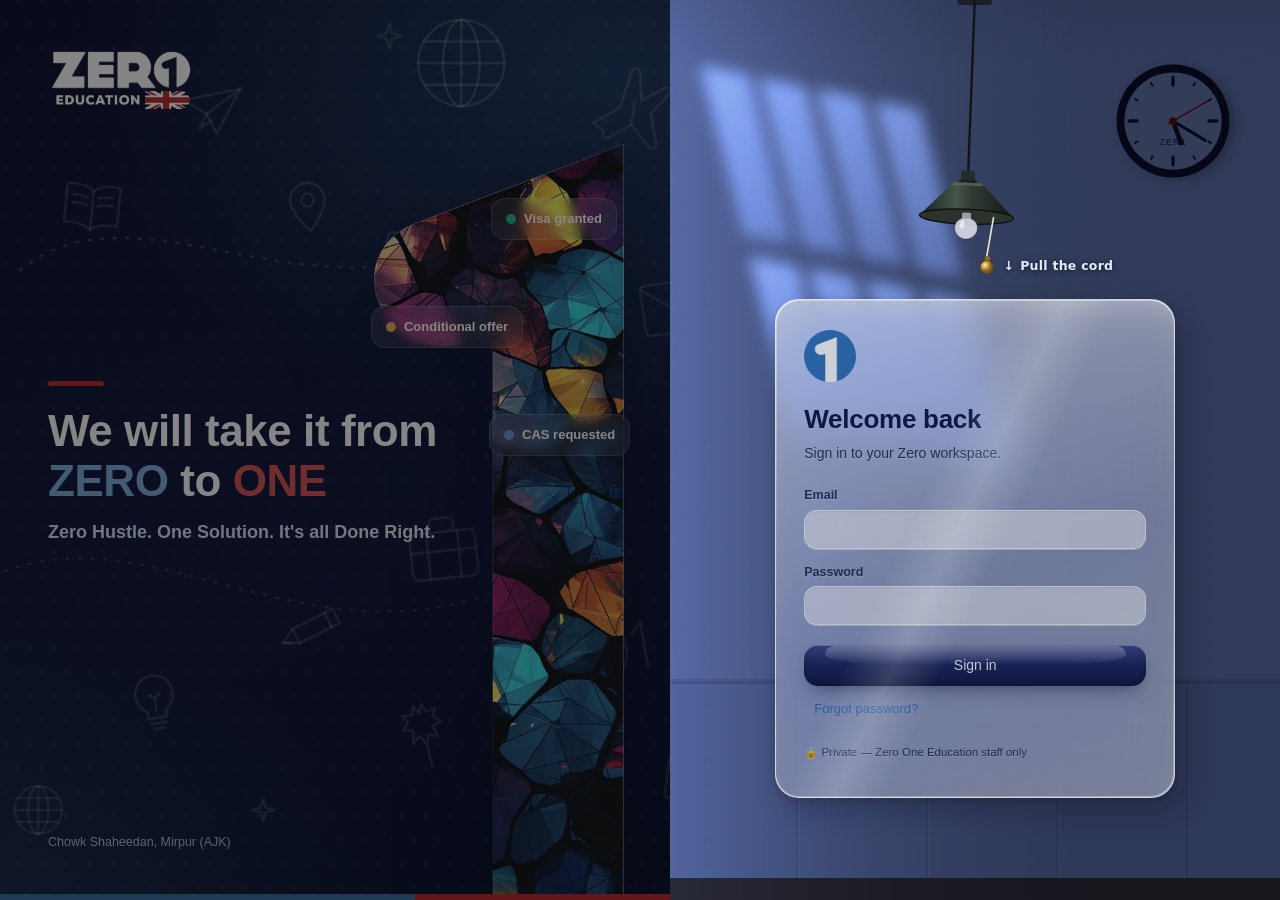
==== commit a9b4753c: "Publish CRM from 1104706df02605fe3405fab8e326122df66c299c" ====
--- a/index.html
+++ b/index.html
@@ -15,10 +15,10 @@
   <link rel="icon" type="image/png" sizes="64x64" href="favicon.png" />
   <link rel="icon" type="image/png" sizes="32x32" href="favicon-32.png" />
   <link rel="apple-touch-icon" href="apple-touch-icon.png" />
-  <script type="module" crossorigin src="./assets/main-D2DsXRDG.js"></script>
+  <script type="module" crossorigin src="./assets/main-D3s_rCmn.js"></script>
   <link rel="modulepreload" crossorigin href="./assets/preload-helper-BVyPtwdl.js">
   <link rel="stylesheet" crossorigin href="./assets/preload-helper-Dmg2oVCT.css">
-  <link rel="stylesheet" crossorigin href="./assets/main-BW7UQd1V.css">
+  <link rel="stylesheet" crossorigin href="./assets/main-Cm9pNrYT.css">
 </head>
 <body>
   <div id="root"></div>
--- a/assets/main-Cm9pNrYT.css
+++ b/assets/main-Cm9pNrYT.css
@@ -0,0 +1 @@
+:root{--primary: #2d73ba;--primary-hover: #1f5c9c;--primary-soft: #e1edf9;--purple: #2d73ba;--navy: #0e153d;--navy-2: #172255;--brand-red: #ec2028;--bg: #f4f6fa;--surface: #ffffff;--surface-2: #f5f6f8;--hover: #dcdfec66;--border: #d0d4e4;--border-soft: #e6e9ef;--text: #323338;--text-2: #676879;--text-3: #9699a6;--shadow-sm: 0 1px 2px rgba(0, 0, 0, .06);--shadow: 0 4px 8px rgba(0, 0, 0, .08);--shadow-lg: 0 6px 20px rgba(0, 0, 0, .15);--radius: 8px;--radius-lg: 16px;--s-green: #00c875;--s-orange: #fdab3d;--s-red: #df2f4a;--s-grey: #c4c4c4;--s-blue: #579bfc;--s-purple: #a25ddc;--s-teal: #00b2b2;--s-pink: #ff5ac4;--s-dark-blue: #0086c0;--s-lime: #9cd326;--s-brown: #7f5347;--s-navy: #401694;--font: "Figtree", "Segoe UI", Roboto, Arial, sans-serif;--font-display: "Poppins", "Figtree", "Segoe UI", sans-serif}*{box-sizing:border-box}html,body,#root{height:100%;margin:0}body{font:14px/1.5 var(--font);color:var(--text);background:var(--bg);-webkit-font-smoothing:antialiased}button,input,select,textarea{font:inherit;color:inherit}a{color:var(--primary)}h1,h2,h3{font-family:var(--font-display);color:var(--text);margin:0;letter-spacing:-.01em}h1{font-size:26px;font-weight:600}h2{font-size:19px;font-weight:600}h3{font-size:15px;font-weight:600}.muted{color:var(--text-2)}.small{font-size:12.5px}.tiny{font-size:11.5px}.shell{display:flex;height:100vh;overflow:hidden}.sidebar{width:252px;flex-shrink:0;background:var(--surface);border-right:1px solid var(--border-soft);display:flex;flex-direction:column;padding:14px 10px;gap:4px;overflow-y:auto;transition:width .2s}.ws{display:flex;align-items:center;gap:10px;padding:6px 8px 14px;border-bottom:1px solid var(--border-soft);margin-bottom:8px}.logo{width:36px;height:36px;border-radius:10px;background:var(--navy);color:#fff;display:flex;align-items:center;justify-content:center;font-weight:900;font-size:15px;flex-shrink:0;letter-spacing:-.03em}.logo span{color:var(--brand-red)}.ws-logo{height:40px;width:auto;display:block;margin:0 auto 0 4px}.ws-text b{display:block;font-size:14px;line-height:1.2}.ws-text span{font-size:11.5px;color:var(--text-2)}.nav-section{font-size:11px;font-weight:700;color:var(--text-3);text-transform:uppercase;letter-spacing:.06em;padding:12px 10px 4px}.nav-item{display:flex;align-items:center;gap:10px;padding:8px 10px;border-radius:6px;color:var(--text);cursor:pointer;border:none;background:none;text-align:left;width:100%;font-size:14px;position:relative}.nav-item:hover{background:var(--hover)}.nav-item.active{background:var(--primary-soft);color:#00398d;font-weight:600}.nav-item svg{flex-shrink:0}.nav-badge{margin-left:auto;background:var(--s-red);color:#fff;font-size:10.5px;font-weight:700;border-radius:999px;padding:1px 7px}.main{flex:1;display:flex;flex-direction:column;min-width:0}.topbar{height:56px;flex-shrink:0;display:flex;align-items:center;gap:12px;padding:0 20px;background:var(--surface);border-bottom:1px solid var(--border-soft)}.topbar .search{flex:1;max-width:420px;position:relative}.topbar .search input{width:100%;padding:8px 12px 8px 34px;border:1px solid var(--border);border-radius:6px;background:var(--surface);outline:none}.topbar .search input:focus{border-color:var(--primary)}.topbar .search svg{position:absolute;left:10px;top:50%;transform:translateY(-50%);color:var(--text-3)}.content{flex:1;overflow-y:auto;padding:24px 28px 60px}.page-head{display:flex;align-items:flex-end;gap:16px;margin-bottom:18px;flex-wrap:wrap}.page-head .grow{flex:1;min-width:200px}.page-head p{margin:4px 0 0;color:var(--text-2)}.btn{display:inline-flex;align-items:center;gap:6px;border:none;border-radius:4px;padding:8px 16px;font-weight:500;cursor:pointer;background:var(--primary);color:#fff;white-space:nowrap;font-size:14px;line-height:1.3}.btn:hover{background:var(--primary-hover)}.btn:disabled{opacity:.5;cursor:default}.btn.secondary{background:var(--surface);color:var(--text);border:1px solid var(--border)}.btn.secondary:hover{background:var(--surface-2)}.btn.ghost{background:transparent;color:var(--text)}.btn.ghost:hover{background:var(--hover)}.btn.danger{background:var(--s-red)}.btn.sm{padding:5px 10px;font-size:13px}.icon-btn{width:34px;height:34px;border:none;background:transparent;border-radius:6px;display:inline-flex;align-items:center;justify-content:center;cursor:pointer;color:var(--text-2);position:relative}.icon-btn:hover{background:var(--hover);color:var(--text)}.field{display:flex;flex-direction:column;gap:5px}.field label{font-size:12.5px;font-weight:600;color:var(--text-2)}.input,.field input,.field select,.field textarea,select.input{padding:8px 10px;border:1px solid var(--border);border-radius:4px;background:var(--surface);outline:none;width:100%}.input:focus,.field input:focus,.field select:focus,.field textarea:focus{border-color:var(--primary);box-shadow:0 0 0 3px #2d73ba22}.grid-2{display:grid;grid-template-columns:1fr 1fr;gap:12px 14px}.grid-3{display:grid;grid-template-columns:repeat(3,1fr);gap:12px 14px}.row{display:flex;align-items:center;gap:8px;flex-wrap:wrap}.spacer{flex:1}.card{background:var(--surface);border-radius:var(--radius);box-shadow:var(--shadow-sm);border:1px solid var(--border-soft);padding:18px}.card+.card{margin-top:16px}.kpis{display:grid;grid-template-columns:repeat(auto-fill,minmax(200px,1fr));gap:14px;margin-bottom:18px}.kpi{background:var(--surface);border:1px solid var(--border-soft);border-radius:var(--radius);padding:16px 18px;position:relative;overflow:hidden;box-shadow:var(--shadow-sm);cursor:default}.kpi:before{content:"";position:absolute;left:0;top:0;bottom:0;width:5px;background:var(--kpi, var(--primary))}.kpi b{display:block;font-family:var(--font-display);font-size:30px;font-weight:600;line-height:1.1;margin-top:4px}.kpi span{font-size:13px;color:var(--text-2);font-weight:500}.dash-grid{display:grid;grid-template-columns:2fr 1fr;gap:16px}.welcome{border-radius:var(--radius-lg);padding:22px 26px;color:#fff;margin-bottom:18px;background:linear-gradient(120deg,#6161ff,#0073ea 55%,#00c875 130%);position:relative;overflow:hidden}.welcome h1{color:#fff;font-size:24px}.welcome p{margin:6px 0 0;opacity:.9}.welcome .blob{position:absolute;border-radius:50%;opacity:.18;background:#fff}.avatar{width:28px;height:28px;border-radius:50%;color:#fff;display:inline-flex;align-items:center;justify-content:center;font-size:11px;font-weight:700;flex-shrink:0;border:2px solid var(--surface)}.avatar.lg{width:40px;height:40px;font-size:14px}.avatar.unassigned{background:var(--surface-2)!important;color:var(--text-3);border:1px dashed var(--border)}.avatars{display:inline-flex}.avatars .avatar+.avatar{margin-left:-8px}.pill{display:inline-flex;align-items:center;justify-content:center;min-width:110px;height:32px;padding:0 10px;color:#fff;font-weight:500;font-size:13px;border-radius:0;white-space:nowrap;overflow:hidden;text-overflow:ellipsis}.pill.round{border-radius:999px;height:24px;min-width:0;font-size:12px;padding:0 10px}.chip{display:inline-flex;align-items:center;gap:5px;padding:2px 9px;border-radius:999px;font-size:12px;font-weight:600;background:var(--surface-2);color:var(--text-2)}.tag{display:inline-block;padding:1px 8px;border-radius:4px;font-size:11.5px;background:#e5f4ff;color:#1f76c2;margin-right:4px}.group{margin-bottom:26px}.group-head{display:flex;align-items:center;gap:8px;margin-bottom:6px;cursor:pointer;-webkit-user-select:none;user-select:none}.group-head h3{color:var(--gc);font-size:16px}.group-head .count{color:var(--text-3);font-size:12.5px}.tbl-wrap{overflow-x:auto}.tbl{border-collapse:separate;border-spacing:0;width:100%;min-width:760px;background:var(--surface)}.tbl th{font-weight:500;font-size:13px;color:var(--text-2);text-align:center;padding:7px 8px;border-top:1px solid var(--border-soft);border-bottom:1px solid var(--border-soft);border-right:1px solid var(--border-soft);background:var(--surface);white-space:nowrap}.tbl th:first-child{text-align:left;border-left:6px solid var(--gc);border-top-left-radius:6px}.tbl td{padding:0 8px;height:38px;border-bottom:1px solid var(--border-soft);border-right:1px solid var(--border-soft);text-align:center;font-size:13.5px}.tbl td:first-child{text-align:left;border-left:6px solid var(--gc);opacity:1}.tbl tr:hover td{background:#f5f6f8}.tbl td.status-cell{padding:0}.tbl td.status-cell .pill{width:100%;min-width:0;height:37px;cursor:pointer}.tbl .name-cell{display:flex;align-items:center;gap:8px;cursor:pointer;font-weight:500}.tbl .name-cell:hover .nm{color:var(--primary)}.tbl .add-row td{color:var(--text-3);cursor:pointer;text-align:left}.tbl .add-row input{border:none;outline:none;width:100%;padding:8px 0;background:transparent}.tbl .summary td{height:30px;border-bottom:none}.stack-bar{display:flex;height:22px;border-radius:2px;overflow:hidden;margin:0 8px}.stack-bar i{display:block;height:100%}.progress{height:8px;background:var(--surface-2);border-radius:999px;overflow:hidden}.progress i{display:block;height:100%;background:var(--s-green);border-radius:999px}.menu{position:fixed;z-index:1000;background:var(--surface);border-radius:8px;box-shadow:var(--shadow-lg);padding:8px;min-width:200px;max-height:60vh;overflow-y:auto}.menu .opt{display:block;width:100%;margin:3px 0;border:none;cursor:pointer;color:#fff;padding:7px 12px;font-weight:500;border-radius:2px;text-align:center}.menu .opt:hover{filter:brightness(.93)}.menu .item{display:flex;align-items:center;gap:8px;width:100%;border:none;background:none;padding:7px 10px;border-radius:4px;cursor:pointer;text-align:left}.menu .item:hover{background:var(--hover)}.kanban{display:flex;gap:14px;align-items:flex-start;overflow-x:auto;padding-bottom:12px}.kcol{width:280px;flex-shrink:0;background:var(--surface-2);border-radius:8px;padding:0 0 10px}.kcol-head{color:#fff;font-weight:600;padding:10px 12px;border-radius:8px 8px 0 0;display:flex;justify-content:space-between}.kcol-body{padding:8px;min-height:60px;display:flex;flex-direction:column;gap:8px}.kcol.drop{outline:2px dashed var(--primary)}.kcard{background:var(--surface);border-radius:8px;padding:10px 12px;box-shadow:var(--shadow-sm);border:1px solid var(--border-soft);cursor:grab}.kcard:hover{box-shadow:var(--shadow)}.kcard .t{font-weight:600;margin-bottom:6px}.toolbar{display:flex;align-items:center;gap:8px;margin-bottom:16px;flex-wrap:wrap}.views{display:inline-flex;border-bottom:1px solid var(--border-soft);gap:4px}.views button{border:none;background:none;padding:8px 12px;cursor:pointer;color:var(--text-2);border-bottom:2px solid transparent;font-weight:500;display:inline-flex;gap:6px;align-items:center}.views button.on{color:var(--primary);border-bottom-color:var(--primary)}.seg{display:inline-flex;background:var(--surface-2);border-radius:6px;padding:3px}.seg button{border:none;background:none;padding:5px 12px;border-radius:4px;cursor:pointer;color:var(--text-2);font-weight:500}.seg button.on{background:var(--surface);color:var(--text);box-shadow:var(--shadow-sm)}.overlay{position:fixed;top:0;right:0;bottom:0;left:0;background:#292f4c73;z-index:900;display:flex;justify-content:flex-end;animation:fade .15s}.overlay.center{justify-content:center;align-items:center;padding:20px}@keyframes fade{0%{opacity:0}}@keyframes slide{0%{transform:translate(40px);opacity:.4}}.drawer{width:min(760px,100%);height:100%;background:var(--surface);display:flex;flex-direction:column;animation:slide .2s;box-shadow:var(--shadow-lg)}.drawer-head{padding:18px 24px 0;border-bottom:1px solid var(--border-soft)}.drawer-body{flex:1;overflow-y:auto;padding:20px 24px 40px}.modal{width:min(560px,100%);background:var(--surface);border-radius:12px;box-shadow:var(--shadow-lg);max-height:90vh;display:flex;flex-direction:column}.modal-head{padding:18px 22px 10px;display:flex;align-items:center}.modal-body{padding:6px 22px 10px;overflow-y:auto}.modal-foot{padding:14px 22px 18px;display:flex;justify-content:flex-end;gap:8px}.timeline{display:flex;flex-direction:column;gap:2px}.tl-item{display:flex;gap:10px;padding:10px 0;border-bottom:1px solid var(--border-soft)}.tl-ico{width:30px;height:30px;border-radius:50%;display:flex;align-items:center;justify-content:center;flex-shrink:0;color:#fff;font-size:14px}.tl-body{flex:1;min-width:0;white-space:pre-wrap}.tracker{display:flex;align-items:flex-start;gap:0;margin:14px 0 4px;overflow-x:auto;padding-bottom:4px}.tracker .st{flex:1;min-width:92px;text-align:center;position:relative;font-size:11.5px;color:var(--text-3);font-weight:600;cursor:pointer}.tracker .st i{display:block;width:22px;height:22px;margin:0 auto 6px;border-radius:50%;background:var(--surface-2);border:2px solid var(--border);position:relative;z-index:1}.tracker .st:before{content:"";position:absolute;top:11px;left:-50%;right:50%;height:3px;background:var(--border)}.tracker .st:first-child:before{display:none}.tracker .st.done{color:var(--text)}.tracker .st.done i{background:var(--s-green);border-color:var(--s-green)}.tracker .st.done:before{background:var(--s-green)}.tracker .st.cur i{background:var(--primary);border-color:var(--primary);box-shadow:0 0 0 5px #2d73ba33}.tracker .st.cur{color:var(--primary)}.auth{min-height:100vh;display:grid;grid-template-columns:1.1fr 1fr}.auth-art{background:linear-gradient(140deg,#0b123c,#2b2f8f 45%,#6161ff 75%,#0073ea);color:#fff;padding:48px;display:flex;flex-direction:column;justify-content:space-between;position:relative;overflow:hidden}.auth-art h1{color:#fff;font-size:38px;line-height:1.15;max-width:460px}.auth-art p{opacity:.85;max-width:420px;font-size:15px}.auth-form{display:flex;align-items:center;justify-content:center;padding:30px;background:var(--surface)}.auth-card{width:100%;max-width:380px}.auth-card .field+.field{margin-top:14px}.floaty{position:absolute;border-radius:14px;padding:10px 14px;background:#ffffff1f;-webkit-backdrop-filter:blur(6px);backdrop-filter:blur(6px);font-size:13px;font-weight:600;display:flex;align-items:center;gap:8px}.floaty i{width:10px;height:10px;border-radius:50%;display:inline-block}.toast-wrap{position:fixed;bottom:22px;left:50%;transform:translate(-50%);z-index:2000;display:flex;flex-direction:column;gap:8px;align-items:center}.toast{background:#323338;color:#fff;padding:10px 18px;border-radius:8px;box-shadow:var(--shadow-lg);font-weight:500;animation:fade .2s}.empty{text-align:center;padding:44px 20px;color:var(--text-2)}.empty .art{font-size:46px;margin-bottom:8px}.tabs{display:flex;gap:2px;margin-top:12px}.tabs button{border:none;background:none;padding:9px 14px;cursor:pointer;color:var(--text-2);border-bottom:2px solid transparent;font-weight:500}.tabs button.on{color:var(--primary);border-bottom-color:var(--primary)}.list-row{display:flex;align-items:center;gap:10px;padding:10px 0;border-bottom:1px solid var(--border-soft)}.list-row:last-child{border-bottom:none}.perm-table{width:100%;border-collapse:collapse;font-size:13px}.perm-table th,.perm-table td{padding:8px;border-bottom:1px solid var(--border-soft);text-align:center}.perm-table th:first-child,.perm-table td:first-child{text-align:left}.perm-table thead th{color:var(--text-2);font-weight:600;white-space:nowrap}.perm-table tr.grp td{background:var(--surface-2);font-size:11px;font-weight:700;text-transform:uppercase;color:var(--text-2);letter-spacing:.05em}.perm-table input{width:16px;height:16px;cursor:pointer;accent-color:var(--primary)}.badge{display:inline-block;font-size:11px;font-weight:700;padding:2px 8px;border-radius:999px}.badge.green{background:#dcf8eb;color:#007a48}.badge.orange{background:#fff0db;color:#b36b00}.badge.red{background:#fde4e8;color:#b0172f}.badge.blue{background:#e1efff;color:#0060b9}.badge.grey{background:var(--surface-2);color:var(--text-2)}.dot{width:8px;height:8px;border-radius:50%;display:inline-block}.loading{display:flex;align-items:center;justify-content:center;height:100vh;flex-direction:column;gap:14px;color:var(--text-2)}.spinner{width:34px;height:34px;border-radius:50%;border:3px solid var(--primary-soft);border-top-color:var(--primary);animation:spin .8s linear infinite}@keyframes spin{to{transform:rotate(360deg)}}.confetti{position:fixed;top:-10px;width:9px;height:14px;z-index:3000;pointer-events:none;animation:fall 1.6s ease-in forwards}@keyframes fall{to{transform:translateY(105vh) rotate(720deg);opacity:.7}}.mobile-only{display:none}@media (max-width: 900px){.auth{grid-template-columns:1fr}.auth-art{display:none}.dash-grid{grid-template-columns:1fr}.sidebar{position:fixed;z-index:800;height:100%;left:0;top:0;box-shadow:var(--shadow-lg);transform:translate(-100%);transition:transform .2s}.sidebar.open{transform:none}.mobile-only{display:inline-flex}.content{padding:16px}.grid-2,.grid-3{grid-template-columns:1fr}.kpis{grid-template-columns:repeat(2,1fr);gap:10px}.kpi b{font-size:24px}}.portal-tab .card{margin-bottom:14px}.portal-tab .card+.card{margin-top:0}.chip-ok{color:#00a862;font-weight:700}.chip-off{color:var(--s-red);font-weight:700}.cred-box{background:var(--surface-2);border-radius:10px;padding:12px 14px;display:grid;gap:8px}.cred-box>div{display:flex;flex-direction:column}.cred-box b{font-size:15.5px;word-break:break-all}.mono{font-family:ui-monospace,Consolas,monospace;letter-spacing:.06em;font-size:18px!important}.btn.wa,a.btn.wa{background:#25d366;color:#fff;text-decoration:none}.btn.wa:hover{background:#1ebe5b}.wa-btn{margin-top:10px;color:#128c4b!important;text-decoration:none}.req-list{display:grid;gap:10px;margin-top:10px}.req-row{border:1px solid var(--border-soft);border-radius:10px;padding:12px 14px}.reject-note{color:var(--s-red);margin-top:6px}.file-chips{display:flex;flex-wrap:wrap;gap:6px;margin-top:8px}.file-chip{display:inline-flex;align-items:center;gap:6px;background:var(--surface-2);border-radius:8px;padding:3px 4px 3px 9px;font-size:13px}.linkish{border:0;background:none;padding:0;color:var(--primary);cursor:pointer;text-align:left;font:inherit}.linkish:hover{text-decoration:underline}.preset-grid{display:flex;flex-wrap:wrap;gap:6px}.preset{border:1px solid var(--border);background:var(--surface);border-radius:999px;padding:5px 11px;font-size:13px;cursor:pointer}.preset.on{background:var(--primary);border-color:var(--primary);color:#fff}.letter-up{display:flex;gap:8px;flex-wrap:wrap;align-items:center;padding:10px;background:var(--surface-2);border-radius:10px;margin-bottom:10px}.letters{display:grid;gap:4px}.letter-row{display:flex;align-items:center;gap:10px;padding:9px 6px;border-bottom:1px solid var(--border-soft)}.letter-row:last-child{border-bottom:0}.letter-row.hidden-letter{opacity:.55}.letter-ic{width:34px;height:34px;border-radius:8px;background:#e5f4ff;color:var(--primary);display:flex;align-items:center;justify-content:center;flex-shrink:0}.editable{cursor:text;display:inline-flex;gap:6px;align-items:center}.editable svg{opacity:.35}.editable:hover svg{opacity:1}.hd{display:grid;grid-template-columns:340px 1fr;gap:14px;align-items:start}.hd .card+.card{margin-top:0}.hd-list{padding:10px;max-height:calc(100vh - 190px);overflow-y:auto}.hd-item{display:block;width:100%;text-align:left;border:0;background:none;border-radius:8px;padding:10px;cursor:pointer;position:relative;border-bottom:1px solid var(--border-soft)}.hd-item:hover{background:var(--surface-2)}.hd-item.on{background:#e5f4ff}.hd-item.unread .hd-sub,.hd-item.unread .hd-name{font-weight:700}.hd-name{font-weight:600;margin-top:4px}.hd-sub{color:var(--text-2);white-space:nowrap;overflow:hidden;text-overflow:ellipsis;padding-right:14px}.hd-dot{position:absolute;right:10px;top:50%;width:9px;height:9px;border-radius:50%;background:var(--s-red)}.hd-topic{display:inline-block;color:#fff;font-size:11px;font-weight:700;padding:1px 8px;border-radius:4px;text-transform:uppercase;letter-spacing:.03em}.hd-chat{padding:0;min-height:420px;display:flex;flex-direction:column}.hd-chat>.empty{margin:auto}.hd-thread{display:flex;flex-direction:column;height:calc(100vh - 190px);min-height:420px}.hd-head{display:flex;gap:10px;align-items:flex-start;padding:14px 18px 10px;border-bottom:1px solid var(--border-soft)}.hd-route{padding:8px 18px;border-bottom:1px solid var(--border-soft);background:var(--surface-2)}.hd-route select{width:auto;max-width:180px;padding:4px 8px}.hd-msgs{flex:1;overflow-y:auto;padding:16px 18px;display:flex;flex-direction:column;gap:12px}.hd-msg{max-width:78%}.hd-msg.us{align-self:flex-end;text-align:right}.hd-by{font-size:12.5px;font-weight:600;color:var(--text-2);margin-bottom:3px;display:flex;gap:6px;align-items:center}.hd-msg.us .hd-by{justify-content:flex-end}.hd-by .avatar{width:20px;height:20px;font-size:9px}.hd-bubble{display:inline-block;text-align:left;padding:9px 13px;background:var(--surface-2);white-space:pre-wrap;word-wrap:break-word;border-radius:14px 14px 14px 4px}.hd-msg.us .hd-bubble{background:var(--primary);color:#fff;border-bottom-left-radius:14px;border-bottom-right-radius:4px}.hd-reply{border-top:1px solid var(--border-soft);padding:12px 18px}@media (max-width: 900px){.hd{grid-template-columns:1fr}.hd.has-sel .hd-list{display:none}.hd:not(.has-sel) .hd-chat{display:none}.hd-list{max-height:none}.hd-thread{height:calc(100vh - 150px)}.hd-msg{max-width:92%}}.doodles{position:absolute;top:0;right:0;bottom:0;left:0;width:100%;height:100%;pointer-events:none;z-index:0}.auth-art>*:not(.doodles):not(.floaty):not(.auth-one){position:relative;z-index:1}.floaty{z-index:1}.auth-one{position:absolute;right:7%;bottom:0;height:84%;width:auto;z-index:0;pointer-events:none;filter:drop-shadow(0 24px 48px rgba(5,10,40,.45))}@media (max-width: 1250px){.auth-one{right:2%;height:70%;opacity:.55}}.export-list{display:grid;gap:4px}.export-row{display:flex;gap:10px;align-items:center;padding:8px 10px;border:1px solid var(--border-soft);border-radius:8px;cursor:pointer}.export-row:hover{background:var(--surface-2)}.acct-grid{display:grid;grid-template-columns:repeat(auto-fill,minmax(240px,1fr));gap:12px}.acct-grid .card+.card{margin-top:0}.acct-card{display:flex;flex-direction:column;gap:4px}.acct-bal{font-family:var(--font-display);font-size:24px;font-weight:600;margin-top:6px}.cb-line{display:flex;justify-content:space-between;font-size:13.5px;padding:3px 0}.cb-line.in b{color:#00a862}.cb-line.out b{color:#df2f4a}.cb-line.total{border-top:1px solid var(--border-soft);margin-top:4px;padding-top:6px;font-size:15px}.fin-tbl td,.fin-tbl th{text-align:left}.in-text{color:#00a862}.out-text{color:#df2f4a}.ok-text{color:#00a862}.warn-text{color:#b36b00}.dim-row{opacity:.5}.rep-line{display:flex;justify-content:space-between;gap:10px;padding:7px 0;border-bottom:1px solid var(--border-soft);font-size:14px}.rep-big{font-family:var(--font-display);font-size:22px;font-weight:600;margin:6px 0}.pick-list{display:grid;margin-top:6px;border:1px solid var(--border-soft);border-radius:8px;max-height:240px;overflow-y:auto}.pick-list button{display:flex;justify-content:space-between;gap:10px;border:0;border-bottom:1px solid var(--border-soft);background:var(--surface);padding:8px 10px;cursor:pointer;text-align:left}.pick-list button:hover{background:#e5f4ff}.receipt-done{text-align:center;background:#f3fbf6;border-radius:12px;padding:18px}.receipt-done b{display:block;font-size:24px;font-family:var(--font-display);color:#0b123c;margin:4px 0}.fee-line{display:flex;align-items:center;gap:10px;padding:9px 0;border-bottom:1px solid var(--border-soft)}.fee-line:last-child{border-bottom:0}.sidebar{background:var(--navy);border-right:0;color:#c9d2ee}.sidebar .ws{border-bottom-color:#ffffff14;padding:10px 8px 18px}.ws-logo{height:46px;margin:0 auto 0 6px}.sidebar .nav-item{color:#c9d2ee}.sidebar .nav-item:hover{background:#ffffff10;color:#fff}.sidebar .nav-item.active{background:linear-gradient(90deg,#2d73ba,#2d73ba99);color:#fff;font-weight:600}.sidebar .nav-item.active:before{content:"";position:absolute;left:-10px;top:8px;bottom:8px;width:4px;border-radius:0 4px 4px 0;background:var(--brand-red)}.sidebar .nav-section{color:#7d89b8}.sidebar .muted{color:#8a95c2!important}.sidebar-foot{display:flex;align-items:center;gap:8px;padding:10px;border-top:1px solid #ffffff14;color:#8a95c2;font-size:11.5px}.sidebar-foot img{width:22px;height:22px;opacity:.9}.sidebar::-webkit-scrollbar{width:8px}.sidebar::-webkit-scrollbar-thumb{background:#fff2;border-radius:8px}.topbar{box-shadow:0 1px 0 var(--border-soft)}.nav-item.active{color:#fff}.auth-art{background:radial-gradient(900px 620px at 92% 8%,#2d73ba66 0%,transparent 60%),radial-gradient(760px 520px at -5% 105%,#2d73ba40 0%,transparent 62%),linear-gradient(160deg,#0e153d,#111c4d 55%,#0c1336)}.auth-art:after{content:"";position:absolute;left:0;right:0;bottom:0;height:6px;background:linear-gradient(90deg,#2d73ba 0,#2d73ba 62%,#ec2028 62%,#ec2028);z-index:2}.auth-logo{height:64px;width:auto;display:block}.tag-bar{width:56px;height:5px;border-radius:4px;background:var(--brand-red);margin-bottom:20px}.auth-art h1.tagline{font-size:44px;line-height:1.12;max-width:480px;font-weight:700}.auth-art h1.tagline .z{color:#6fb2f2}.auth-art h1.tagline .o{color:#ff4a52}.auth-art p.tagline-sub{font-size:18px;font-weight:600;color:#dbe3fa;opacity:1;margin-top:14px;max-width:470px}.floaty{background:#ffffff16;border:1px solid #ffffff22}.auth-form{background:var(--surface);position:relative}.auth-mark{width:52px;height:52px;margin-bottom:18px;display:block}.auth-card h1{color:var(--navy)}.auth-card .btn:not(.ghost){background:var(--navy)}.auth-card .btn:not(.ghost):hover{background:var(--navy-2)}.auth-foot{margin-top:30px;display:flex;align-items:center;gap:6px}@media (max-width: 900px){.hide-mobile{display:none!important}}.lamp-room.auth-form{align-items:center}.lamp-room .auth-card{padding:30px 28px 24px;max-width:400px}.lamp-room .auth-card .auth-foot{margin-top:22px}@media (max-width: 900px){.lamp-room.auth-form{min-height:100vh;padding-left:14px;padding-right:14px}}.doodles .dd{transform-box:fill-box;transform-origin:center;will-change:transform}canvas.dd-dots{position:absolute;top:0;right:0;bottom:0;left:0;width:100%;height:100%;pointer-events:none;z-index:0}.main{position:relative;isolation:isolate;background:radial-gradient(1200px 600px at 100% 0%,rgba(45,115,186,.05),transparent 60%),radial-gradient(900px 600px at 0% 100%,rgba(236,32,40,.025),transparent 60%),var(--bg)}.app-dots{position:absolute;left:0;right:0;top:56px;bottom:0;width:100%;height:calc(100% - 56px);pointer-events:none;z-index:-1}.card,.kpi{background:linear-gradient(180deg,#fffffff7,#fafbfeed);border:1px solid rgba(214,221,235,.75);box-shadow:inset 0 1px #fff,0 1px 2px #1018400a,0 8px 24px -14px #10184029}.kcard{background:linear-gradient(180deg,#fff,#fafbfe);border:1px solid rgba(214,221,235,.8);box-shadow:inset 0 1px #fff,0 1px 2px #1018400d,0 4px 12px -8px #10184024}.topbar{background:linear-gradient(180deg,#ffffffeb,#fafbfedb);-webkit-backdrop-filter:blur(12px) saturate(150%);backdrop-filter:blur(12px) saturate(150%);box-shadow:inset 0 -1px #d6ddebcc,0 6px 18px -14px #10184040}.modal,.menu{background:linear-gradient(180deg,#ffffffed,#f8fafee0);-webkit-backdrop-filter:blur(20px) saturate(170%);backdrop-filter:blur(20px) saturate(170%);border:1px solid rgba(255,255,255,.8);box-shadow:inset 0 1px #fff,0 24px 60px -20px #0e153d59,0 2px 6px #0e153d0f}.modal{border-radius:16px}.drawer{background:linear-gradient(180deg,#fffffff5,#f8fafeed);-webkit-backdrop-filter:blur(20px) saturate(160%);backdrop-filter:blur(20px) saturate(160%);box-shadow:inset 1px 0 #ffffffe6,-24px 0 60px -24px #0e153d59}.overlay{background:#1e264652;-webkit-backdrop-filter:blur(3px);backdrop-filter:blur(3px)}.btn:not(.ghost){box-shadow:inset 0 1px #ffffff38,0 4px 10px -6px #2d73ba99;background-image:linear-gradient(180deg,#ffffff1f,#fff0)}.dash-grid>.card+.card{margin-top:0}.pf{--pf-empty: #eef1f6;--pf-ink: #0e153d;--pf-ink-2: #4a5272;--pf-ink-3: #7c839e;--pf-line: #e3e8f1;--pf-gold: #b8892b;--pf-gold-soft: #fbf3e2}.pf-tabs{margin:0 0 18px;border-bottom:1px solid var(--pf-line)}.pf-tabs button{display:inline-flex;align-items:center;gap:7px;margin-bottom:-1px}.pf-filters{display:flex;align-items:center;gap:12px;flex-wrap:wrap;margin:0 0 16px}.pf-seg{background:#eef1f7;border-radius:10px;padding:3px}.pf-seg button{border-radius:8px;padding:6px 12px;font-size:13.5px;display:inline-flex;align-items:center;gap:6px}.pf-seg button.on{color:var(--pf-ink);font-weight:600;box-shadow:0 1px 2px #0e153d14,0 0 0 1px #0e153d0a}.pf-seg.sm button{padding:4px 10px;font-size:12.5px}.pf-range{display:inline-flex;align-items:center;gap:8px}.pf-range .input{width:150px;padding:6px 10px}.pf-range span,.pf-period-note{color:var(--pf-ink-3);font-size:13px}.pf-chip-sel{display:inline-flex;align-items:center;gap:6px;background:#e8f0fa;color:#1f5c9c;font-weight:600;font-size:13px;padding:5px 10px;border-radius:8px}.pf-busy{opacity:.6;transition:opacity .2s;pointer-events:none}.pf-loading{display:flex;justify-content:center;padding:60px 0}.pf-notice{display:flex;gap:12px;align-items:flex-start;background:#f2f6fc;border:1px solid #d9e5f5;color:#23365c;border-radius:12px;padding:12px 16px;margin-bottom:16px;font-size:13.5px}.pf-notice svg{flex-shrink:0;margin-top:1px;color:#2d73ba}.pf-notice a{font-weight:600}.pf-label{display:block;font-size:12.5px;font-weight:600;color:var(--pf-ink-3);letter-spacing:.01em}.pf-card{padding:20px 22px}.card.pf-card+.card.pf-card,.pf-card+.pf-card{margin-top:16px}.pf-card-head{display:flex;align-items:flex-start;gap:16px;justify-content:space-between;margin-bottom:16px}.pf-card-head h3{font-size:16px;color:var(--pf-ink)}.pf-card-head p{margin:3px 0 0;color:var(--pf-ink-3);font-size:13px}.pf-hero-row{display:grid;grid-template-columns:minmax(260px,340px) 1fr;gap:16px;margin-bottom:16px}.pf-hero{padding:20px 22px;display:flex;flex-direction:column;gap:8px}.pf-hero-num{font-family:var(--font);font-weight:650;font-size:56px;line-height:1;color:var(--pf-ink);letter-spacing:-.02em}.pf-hero-num small{font-size:18px;font-weight:500;color:var(--pf-ink-3);margin-left:4px;letter-spacing:0}.pf-hero-meta{display:flex;align-items:center;gap:10px;flex-wrap:wrap;margin-bottom:4px}.pf-explain{margin:6px 0 0;font-size:12.5px;color:var(--pf-ink-3);line-height:1.5}.pf-stats{display:grid;grid-template-columns:repeat(2,minmax(0,1fr));gap:16px}.pf-stat{padding:16px 18px;display:flex;flex-direction:column;gap:6px;margin:0!important}.pf-stat-num{font-family:var(--font);font-size:28px;font-weight:650;color:var(--pf-ink);line-height:1.1;letter-spacing:-.01em}.pf-delta{display:inline-flex;align-items:center;gap:3px;font-size:12.5px;font-weight:600}.pf-delta.good{color:#0b7a3e}.pf-delta.bad{color:#b42335}.pf-delta.flat{color:var(--pf-ink-3);font-weight:500}.pf-band{display:inline-flex;align-items:center;gap:5px;font-size:12px;font-weight:700;padding:3px 9px 3px 7px;border-radius:999px}.pf-band.good{background:#e3f6ea;color:#0b6b37}.pf-band.info{background:#e6effa;color:#1f5c9c}.pf-band.warn{background:#fdf1d9;color:#8a5a00}.pf-band.bad{background:#fde8ea;color:#a51d2d}.pf-band.none{background:#eef1f6;color:var(--pf-ink-3)}.pf-band-row{display:flex;align-items:center;gap:12px;padding:6px 0;font-size:13px;color:var(--pf-ink-2)}.pf-meter{position:relative;height:8px;border-radius:999px;background:#e7eef9;overflow:visible}.pf-meter.sm{height:6px;width:92px}.pf-meter-fill{position:absolute;inset:0 auto 0 0;border-radius:999px;transition:width .5s cubic-bezier(.2,.8,.2,1)}.pf-meter-target{position:absolute;top:-3px;bottom:-3px;width:2px;margin-left:-1px;background:var(--pf-ink);border-radius:2px;opacity:.55}.pf-meter.sm .pf-meter-target{top:-2px;bottom:-2px}.pf-table-wrap{overflow-x:auto;margin:0 -6px}.pf-table{width:100%;border-collapse:separate;border-spacing:0;font-size:13.5px}.pf-table th{text-align:left;font-size:12px;font-weight:600;color:var(--pf-ink-3);padding:8px 10px;border-bottom:1px solid var(--pf-line);white-space:nowrap}.pf-table td{padding:10px;border-bottom:1px solid #eef1f6;vertical-align:middle}.pf-table tr:last-child td{border-bottom:0}.pf-table .num{text-align:right;font-variant-numeric:tabular-nums}.pf-table.compact td,.pf-table.compact th{padding:6px 8px}.pf-tr{cursor:pointer;transition:background .12s}.pf-tr:hover,.pf-tr:focus-visible{background:#f5f8fd;outline:none}.pf-tr:hover .pf-go{color:var(--primary);transform:translate(2px)}.pf-rank{font-weight:700;color:var(--pf-ink-2);width:30px}.pf-person{display:flex;align-items:center;gap:10px;min-width:190px}.pf-person b{display:block;color:var(--pf-ink);font-weight:600}.pf-person span{font-size:12px;color:var(--pf-ink-3)}.pf-score-cell{white-space:nowrap}.pf-score-cell b{display:inline-block;width:30px;font-size:16px;color:var(--pf-ink);font-variant-numeric:tabular-nums}.pf-score-cell .pf-meter{display:inline-block;vertical-align:middle}.pf-hl{color:var(--pf-ink-2);font-size:13px;max-width:280px}.pf-go{color:var(--pf-ink-3);width:24px;transition:transform .15s,color .15s}.pf-id{display:inline-block;font-family:ui-monospace,SF Mono,Menlo,Consolas,monospace;font-size:12px;font-weight:600;letter-spacing:.02em;color:#1f5c9c;background:#edf3fb;border:1px solid #d6e3f4;border-radius:6px;padding:1px 7px}.pf-id.sm{font-size:11px;padding:0 5px}.pf-avatar{display:inline-flex;align-items:center;justify-content:center;border-radius:50%;color:#fff;font-weight:700;flex-shrink:0;letter-spacing:.02em;box-shadow:inset 0 1px #ffffff40,0 1px 2px #0e153d26}.pf-chart{position:relative;width:100%}.pf-chart svg{display:block;overflow:visible}.pf-grid{stroke:#edf0f5;stroke-width:1}.pf-base{stroke:#cfd6e3;stroke-width:1}.pf-ref{stroke:var(--pf-ink);stroke-width:1;opacity:.35}.pf-ref-label{font-size:11px;fill:var(--pf-ink-2);font-weight:600}.pf-axis{font-size:11px;fill:var(--pf-ink-3)}.pf-axis.strong{fill:var(--pf-ink);font-weight:700}.pf-row-label{font-size:12.5px;fill:var(--pf-ink-2);font-weight:500}.pf-bar{fill:#2d73ba;transition:fill .15s}.pf-col.partial .pf-bar{fill:#86b6ef}.pf-col.sel .pf-bar{fill:#0e153d}.pf-col{cursor:pointer;outline:none}.pf-col:hover .pf-bar,.pf-col:focus-visible .pf-bar{fill:#1f5c9c}.pf-col:focus-visible .pf-hit{fill:#2d73ba14}.pf-hit{fill:transparent}.pf-bar-label{font-size:11.5px;fill:var(--pf-ink)}.pf-bar-tag{fill:var(--pf-ink-3);font-weight:600;font-size:10.5px}.pf-cell{cursor:pointer;outline:none;stroke:#fff;stroke-width:0;transition:stroke-width .1s}.pf-cell:hover,.pf-cell:focus-visible{stroke:var(--pf-ink);stroke-width:2px}.pf-cell.partial{opacity:.75}.pf-spark{display:block}.pf-spark-line{fill:none;stroke:#98a3bd;stroke-width:2;stroke-linejoin:round;stroke-linecap:round}.pf-spark-dot{fill:#2d73ba;stroke:#fff;stroke-width:2}.pf-spark-ref{stroke:#e3e8f1;stroke-width:1}.pf-legend{display:flex;flex-wrap:wrap;align-items:center;gap:6px 14px;margin-top:12px;font-size:12px;color:var(--pf-ink-3)}.pf-legend-item{display:inline-flex;align-items:center;gap:6px}.pf-legend-item i{width:12px;height:12px;border-radius:3px;display:inline-block}.pf-tip{position:fixed;z-index:3000;pointer-events:none;min-width:150px;max-width:260px;padding:10px 12px;border-radius:10px;background:#0e153df0;color:#fff;font-size:12.5px;box-shadow:0 10px 30px -8px #0e153d73;transition:opacity .1s;-webkit-backdrop-filter:blur(8px);backdrop-filter:blur(8px)}.pf-tip-head{font-size:11.5px;color:#b9c4e4;margin-bottom:6px;font-weight:600}.pf-tip-row{display:flex;align-items:baseline;gap:6px;line-height:1.6}.pf-tip-row b{font-size:14px;font-variant-numeric:tabular-nums}.pf-tip-row span{color:#c8d1ec}.pf-tip-note{margin-top:6px;color:#c8d1ec;font-size:12px;line-height:1.4}.pf-back{display:inline-flex;align-items:center;gap:4px;border:0;background:none;color:var(--pf-ink-3);font-weight:600;cursor:pointer;padding:4px 0;margin-bottom:10px}.pf-back:hover{color:var(--primary)}.pf-person-head{display:flex;align-items:center;gap:18px;margin-bottom:18px}.pf-person-head h1{font-size:26px;color:var(--pf-ink)}.pf-person-meta{display:flex;flex-wrap:wrap;align-items:center;gap:6px 14px;margin-top:6px;color:var(--pf-ink-3);font-size:13.5px}.pf-wins{display:inline-flex;align-items:center;gap:5px;color:var(--pf-gold);font-weight:700;background:var(--pf-gold-soft);padding:2px 9px;border-radius:999px}.pf-two{display:grid;grid-template-columns:minmax(0,1.25fr) minmax(0,1fr);gap:16px;margin-top:16px;align-items:start}.pf-two>.pf-card+.pf-card,.pf-two>div>.pf-card+.pf-card{margin-top:0}.pf-two>div>.pf-card+.pf-card{margin-top:16px}.pf-insights{display:grid;grid-template-columns:1fr 1fr;gap:12px;margin-top:14px}.pf-insight{display:flex;gap:10px;align-items:flex-start;padding:12px 14px;border-radius:12px;background:#f6f8fc;border:1px solid var(--pf-line);font-size:13px}.pf-insight b{display:block;color:var(--pf-ink);margin-bottom:2px}.pf-insight span{color:var(--pf-ink-2);line-height:1.45}.pf-insight.good svg{color:#0b7a3e;margin-top:2px;flex-shrink:0}.pf-insight.bad svg{color:#b42335;margin-top:2px;flex-shrink:0}.pf-bars{display:grid;gap:10px}.pf-bars-row{display:grid;grid-template-columns:minmax(120px,1.1fr) 1fr auto;gap:12px;align-items:center;font-size:13px;outline:none;border-radius:8px;padding:2px 4px}.pf-bars-row:hover,.pf-bars-row:focus-visible{background:#f5f8fd}.pf-bars-label{color:var(--pf-ink-2)}.pf-bars-track{height:10px;border-radius:0 4px 4px 0;position:relative}.pf-bars-track i{position:absolute;inset:0 auto 0 0;background:#2d73ba;border-radius:0 4px 4px 0;min-width:2px}.pf-bars-val{white-space:nowrap;text-align:right;min-width:64px;font-variant-numeric:tabular-nums}.pf-bars-val b{color:var(--pf-ink)}.pf-bars-val em{font-style:normal;color:var(--pf-ink-3);margin-left:6px;font-size:12px}.pf-lost{margin-top:18px;border-top:1px solid var(--pf-line);padding-top:12px}.pf-lost h4{font-size:13px;color:var(--pf-ink-2);margin:0 0 6px}.pf-lost-row{display:flex;align-items:center;gap:8px;padding:5px 0;font-size:13px;color:var(--pf-ink-2)}.pf-lost-row svg{color:#b42335}.pf-lost-row b{margin-left:auto;color:#a51d2d;font-variant-numeric:tabular-nums}.pf-soon{text-align:center;padding:44px 24px;max-width:620px;margin:10px auto}.pf-soon h2{color:var(--pf-ink);margin:14px 0 8px}.pf-soon p{color:var(--pf-ink-2);margin:0 auto;max-width:480px;line-height:1.6}.pf-soon-ic{width:64px;height:64px;border-radius:18px;display:inline-flex;align-items:center;justify-content:center;background:#e8f0fa;color:#2d73ba}.pf-soon-ic.gold{background:var(--pf-gold-soft);color:var(--pf-gold)}.pf-eyebrow{display:inline-flex;align-items:center;gap:6px;font-size:12px;font-weight:700;letter-spacing:.06em;text-transform:uppercase;color:var(--pf-gold)}.pf-eom-callout{display:flex;align-items:center;gap:14px;width:100%;text-align:left;cursor:pointer;margin-bottom:16px;padding:14px 18px;border-radius:14px;border:1px solid #ecd9ae;background:linear-gradient(100deg,#fffaf0,#fdf3df);color:#5b4515;box-shadow:0 6px 20px -14px #b8892b99;transition:transform .15s,box-shadow .15s}.pf-eom-callout:hover{transform:translateY(-1px);box-shadow:0 12px 26px -14px #b8892bb3}.pf-eom-callout b{display:block;color:#3d2e0b}.pf-eom-callout .grow span{font-size:13px}.pf-eom-callout-ic{width:40px;height:40px;border-radius:12px;background:linear-gradient(160deg,#e9c46a,#b8892b);color:#fff;display:inline-flex;align-items:center;justify-content:center;flex-shrink:0;box-shadow:inset 0 1px #fff6}.pf-eom-callout-go{display:inline-flex;align-items:center;gap:4px;font-weight:700;color:#8a6414}.pf-eom{padding:22px 24px;margin-bottom:16px}.pf-eom-head{display:flex;justify-content:space-between;gap:16px;align-items:flex-start;margin-bottom:18px}.pf-eom-head h2{font-size:24px;color:var(--pf-ink);margin:4px 0}.pf-eom-head p{margin:0;color:var(--pf-ink-3);font-size:13.5px}.pf-spot{display:grid;grid-template-columns:1.1fr 1fr;gap:20px;padding:20px;border-radius:16px;background:radial-gradient(120% 140% at 0% 0%,#fffaf0,#fff 55%),#fff;border:1px solid #f0e3c4}.pf-spot-main{display:flex;gap:18px;align-items:center}.pf-spot-main h3{font-size:22px;color:var(--pf-ink);margin:2px 0}.pf-spot-main p{margin:0;font-size:13px}.pf-spot-avatar{position:relative}.pf-spot-avatar .pf-avatar{box-shadow:0 0 0 4px #fff,0 0 0 6px #e9c46a,0 10px 24px -10px #b8892b99}.pf-spot-medal{position:absolute;right:-4px;bottom:-4px;width:30px;height:30px;border-radius:50%;background:linear-gradient(160deg,#e9c46a,#b8892b);color:#fff;display:inline-flex;align-items:center;justify-content:center;box-shadow:0 0 0 3px #fff}.pf-spot-score{display:flex;align-items:baseline;gap:6px;margin-top:10px}.pf-spot-score b{font-size:34px;color:var(--pf-ink);line-height:1}.pf-spot-score span{color:var(--pf-ink-3);margin-right:6px}.pf-spot-why h4{margin:0 0 8px;font-size:13px;color:var(--pf-ink-2)}.pf-spot-why ul{list-style:none;padding:0;margin:0;display:grid;gap:8px}.pf-spot-why li{display:flex;gap:8px;align-items:flex-start;font-size:13.5px;color:var(--pf-ink-2)}.pf-spot-why li svg{color:#0b7a3e;margin-top:2px;flex-shrink:0}.pf-rank-list{margin-top:18px}.pf-rank-list h4{font-size:13px;color:var(--pf-ink-2);margin:0 0 8px}.pf-rank-row{display:grid;grid-template-columns:auto 22px 30px minmax(130px,1fr) minmax(0,1.6fr) 40px;gap:12px;align-items:center;padding:9px 12px;border-radius:10px;border:1px solid transparent;cursor:pointer;font-size:13.5px}.pf-rank-row:hover{background:#f7f9fc}.pf-rank-row.on{background:#f2f7fd;border-color:#cfe0f4}.pf-rank-row.off{opacity:.55;cursor:default}.pf-rank-row input{accent-color:var(--primary)}.pf-rank-n{font-weight:700;color:var(--pf-ink-3);text-align:center}.pf-rank-name b{display:block;color:var(--pf-ink);font-weight:600}.pf-rank-name em{font-style:normal;font-size:12px;color:var(--pf-ink-3)}.pf-rank-hl{color:var(--pf-ink-2);font-size:13px}.pf-rank-score{font-weight:700;text-align:right;color:var(--pf-ink);font-variant-numeric:tabular-nums}.pf-decide{display:flex;gap:16px;align-items:flex-end;flex-wrap:wrap;margin-top:18px;padding-top:16px;border-top:1px solid var(--pf-line)}.pf-decide textarea{width:100%;min-height:54px;resize:vertical}.pf-decide-actions{display:flex;gap:8px}.pf-approve{background:linear-gradient(180deg,#d4a94c,#a87b22)!important;color:#fff;padding:10px 18px;font-weight:700;box-shadow:inset 0 1px #ffffff59,0 8px 18px -8px #a87b22b3!important}.pf-approve:hover{filter:brightness(1.05)}.pf-override{width:100%;margin:0;font-size:12.5px;color:var(--pf-ink-3);display:flex;gap:6px;align-items:center}.pf-eom-mini{display:flex;align-items:center;gap:12px;width:100%;padding:12px 16px;cursor:pointer;text-align:left;margin-bottom:8px;font-size:13.5px}.pf-eom-mini svg:first-child{color:var(--pf-gold)}.pf-eom-mini b{color:var(--pf-ink);min-width:120px}.pf-eom-mini>svg:last-child{margin-left:auto;color:var(--pf-ink-3)}.pf-foot-note{display:flex;align-items:center;gap:6px;font-size:12.5px;color:var(--pf-ink-3);margin:22px 0 8px}.pf-hof{margin-top:22px}.pf-hof-grid{display:grid;grid-template-columns:repeat(auto-fill,minmax(200px,1fr));gap:14px}.pf-hof-card{display:flex;flex-direction:column;align-items:center;text-align:center;gap:6px;padding:20px 16px;border-radius:16px;cursor:pointer;background:linear-gradient(180deg,#fff,#fbfcfe);border:1px solid var(--pf-line);box-shadow:inset 0 1px #fff,0 8px 22px -16px #0e153d40;transition:transform .15s,box-shadow .15s;font:inherit;color:inherit}.pf-hof-card:hover:not(:disabled){transform:translateY(-2px);box-shadow:0 14px 28px -16px #0e153d4d}.pf-hof-card:disabled{cursor:default}.pf-hof-card.latest{background:radial-gradient(120% 90% at 50% 0%,#fff7e4,#fff 70%);border-color:#f0e3c4}.pf-hof-card.latest .pf-avatar{box-shadow:0 0 0 3px #fff,0 0 0 5px #e9c46a}.pf-hof-card b{color:var(--pf-ink);font-size:15px;margin-top:4px}.pf-hof-month{font-size:11.5px;font-weight:700;letter-spacing:.06em;text-transform:uppercase;color:var(--pf-gold)}.pf-hof-hl{font-size:12.5px;color:var(--pf-ink-2)}.pf-hof-card q{font-size:12.5px;color:var(--pf-ink-2);font-style:italic;line-height:1.4}.pf-hof-shout{font-size:12px;color:var(--pf-ink-3)}.pf-eom-banner{position:relative;overflow:hidden;display:flex;align-items:center;gap:16px;padding:16px 18px;margin-bottom:16px;border-radius:16px;background:linear-gradient(105deg,#fffaf0,#fff 55%);border:1px solid #efdfb8;box-shadow:inset 0 1px #fff,0 10px 26px -18px #b8892bb3}.pf-eom-banner h3{font-size:18px;color:#0e153d;margin:2px 0}.pf-eom-banner p{margin:0;font-size:13px;color:#4a5272}.pf-eom-banner .pf-shout{margin-top:3px;color:#7c839e;font-size:12.5px}.pf-eom-banner .pf-avatar{box-shadow:0 0 0 3px #fff,0 0 0 5px #e9c46a}.pf-eom-banner-glow{position:absolute;right:-60px;top:-80px;width:240px;height:240px;border-radius:50%;background:radial-gradient(circle,#e9c46a59,#e9c46a00 65%);pointer-events:none}.pf-eom-banner .pf-eyebrow{color:#a87b22}.pf-eom-callout.home{margin-bottom:14px}.pf-live{display:flex;align-items:center;gap:18px;padding:18px 22px;margin-bottom:16px;border-left:4px solid #e9c46a}.pf-live.on{border-left-color:#0ca30c}.pf-live h3{color:var(--pf-ink)}.pf-live p{margin:4px 0 0;color:var(--pf-ink-2);font-size:13.5px;max-width:760px}.pf-set-group+.pf-set-group{margin-top:14px}.pf-set-group h4{font-size:12px;text-transform:uppercase;letter-spacing:.06em;color:var(--pf-ink-3);margin:0 0 4px}.pf-set-row{display:flex;align-items:center;justify-content:space-between;gap:16px;padding:8px 0;border-bottom:1px solid #f0f2f7}.pf-set-row:last-child{border-bottom:0}.pf-set-row span b{display:block;font-weight:600;color:var(--pf-ink);font-size:13.5px}.pf-set-row span em{font-style:normal;font-size:12px;color:var(--pf-ink-3)}.pf-set-row .input{width:84px;text-align:right;font-variant-numeric:tabular-nums}.pf-set-row.check input{width:18px;height:18px;accent-color:var(--primary)}.pf-save-bar{position:sticky;bottom:0;display:flex;align-items:center;justify-content:space-between;gap:12px;margin-top:16px;padding:12px 16px;border-radius:12px;background:#ffffffe6;-webkit-backdrop-filter:blur(12px);backdrop-filter:blur(12px);border:1px solid var(--pf-line);box-shadow:0 -8px 24px -18px #0e153d66}@media (max-width: 1100px){.pf-hero-row,.pf-two,.pf-spot,.pf-insights{grid-template-columns:1fr}}@media (max-width: 640px){.pf-stats{grid-template-columns:1fr 1fr;gap:10px}.pf-hero-num{font-size:48px}.pf-person-head{gap:12px}.pf-person-head h1{font-size:21px}.pf-rank-row{grid-template-columns:auto 18px 28px 1fr 34px}.pf-rank-hl{display:none}.pf-eom-banner{flex-wrap:wrap}}@media (prefers-reduced-motion: reduce){.pf-meter-fill,.pf-hof-card,.pf-eom-callout{transition:none}}.pf-go svg,.pf-eom-callout-go svg,.pf-eom-mini>svg:last-child{transform:rotate(-90deg)}.pf .pf-avatar,.pf-eom-banner .pf-avatar{color:#fff!important;font-size:inherit}.pf-ref-label.sub{font-weight:500;fill:var(--pf-ink-3)}.pf-decide .field{flex:1 1 320px;min-width:260px;margin:0}.pf-eom-banner>.grow,.pf-eom-callout>.grow{flex:1;min-width:0}.topbar{position:relative;z-index:60}.menu{background:linear-gradient(180deg,#fffffffb,#fafbfef9)!important}.bell-wrap{position:relative}.bell-btn{position:relative;width:38px;height:38px;border-radius:10px;color:#4a5272}.bell-btn:hover{background:#eef2f8;color:#0e153d}.bell-btn.has{color:#0e153d}.bell-badge{position:absolute;top:3px;right:2px;min-width:18px;height:18px;padding:0 5px;border-radius:9px;background:#e5484d;color:#fff;font-size:10.5px;font-weight:800;display:inline-flex;align-items:center;justify-content:center;box-shadow:0 0 0 2px #fff;font-variant-numeric:tabular-nums}.bell-panel{position:absolute;right:0;top:calc(100% + 8px);width:400px;max-width:calc(100vw - 24px);max-height:min(640px,calc(100vh - 90px));z-index:1200;display:flex;flex-direction:column;border-radius:16px;background:#fff;border:1px solid #e3e8f1;box-shadow:0 24px 60px -18px #0e153d59,0 2px 8px #0e153d0f;overflow:hidden;animation:bellIn .14s ease-out}@keyframes bellIn{0%{opacity:0;transform:translateY(-4px)}to{opacity:1;transform:none}}.bell-head{display:flex;align-items:center;justify-content:space-between;padding:14px 16px 6px}.bell-head h3{font-size:16px;color:#0e153d}.bell-head-actions{display:flex;align-items:center;gap:4px}.bell-link{border:0;background:none;color:#2d73ba;font-weight:600;font-size:13px;cursor:pointer;padding:6px 8px;border-radius:8px}.bell-link:hover{background:#eef4fb}.bell-tabs{display:flex;gap:4px;padding:0 12px 8px;border-bottom:1px solid #eef1f6}.bell-tabs button{border:0;background:none;padding:6px 10px;border-radius:8px;font-size:13px;font-weight:600;color:#7c839e;cursor:pointer;display:inline-flex;gap:6px;align-items:center}.bell-tabs button.on{background:#eef2f8;color:#0e153d}.bell-tabs em{font-style:normal;background:#e5484d;color:#fff;border-radius:8px;font-size:10.5px;padding:0 6px;line-height:16px}.bell-list{overflow-y:auto;padding:4px 6px 8px}.bell-group{font-size:11.5px;font-weight:700;letter-spacing:.05em;text-transform:uppercase;color:#9aa1b8;padding:10px 10px 4px}.bell-item{display:flex;gap:12px;align-items:flex-start;padding:10px;border-radius:12px;cursor:pointer;position:relative;outline:none}.bell-item:hover,.bell-item:focus-visible{background:#f4f7fc}.bell-item.unread{background:#f3f8ff}.bell-item.unread:hover{background:#ebf3fe}.bell-item.urgent.unread:before{content:"";position:absolute;left:0;top:10px;bottom:10px;width:3px;border-radius:3px;background:#e5484d}.bell-ic{width:34px;height:34px;border-radius:10px;display:inline-flex;align-items:center;justify-content:center;flex-shrink:0}.bell-ic.sm{width:26px;height:26px;border-radius:8px}.bell-txt{flex:1;min-width:0}.bell-txt b{display:block;font-size:13.5px;color:#0e153d;font-weight:600;line-height:1.35}.bell-item:not(.unread) .bell-txt b{font-weight:500;color:#3a4262}.bell-txt p{margin:2px 0 0;font-size:12.5px;color:#5b6380;line-height:1.4;display:-webkit-box;-webkit-line-clamp:2;-webkit-box-orient:vertical;overflow:hidden}.bell-meta{display:block;margin-top:4px;font-size:11.5px;color:#9aa1b8}.bell-dot{width:10px;height:10px;border-radius:50%;background:#2d73ba;border:0;margin-top:6px;cursor:pointer;flex-shrink:0;padding:0;box-shadow:0 0 0 4px transparent;transition:box-shadow .15s}.bell-dot:hover{box-shadow:0 0 0 4px #dbe8f7}.bell-empty{text-align:center;padding:40px 20px;color:#7c839e}.bell-empty span{width:48px;height:48px;border-radius:14px;background:#e3f6ea;color:#0b7a3e;display:inline-flex;align-items:center;justify-content:center;margin-bottom:10px}.bell-empty b{display:block;color:#0e153d}.bell-empty p{margin:4px 0 0;font-size:13px}.bell-foot{border-top:1px solid #eef1f6;padding:6px 10px;text-align:center}.bell-back{border:0;background:none;font-weight:700;color:#0e153d;display:inline-flex;align-items:center;gap:4px;cursor:pointer;font-size:15px;padding:4px 0}.bell-settings{display:flex;flex-direction:column;min-height:0}.bell-set-body{overflow-y:auto;padding:4px 8px 12px}.bell-set-block{margin-top:10px;padding-top:10px;border-top:1px solid #eef1f6}.bell-set-block h4{margin:0 8px 2px;font-size:13px;color:#0e153d}.bell-set-block>p{margin:0 8px 8px;font-size:12.5px;color:#7c839e}.bell-seg{margin:0 8px;display:flex;flex-wrap:wrap}.bell-seg button{font-size:12.5px}.bell-row{display:flex;align-items:center;gap:10px;width:100%;text-align:left;border:0;background:none;padding:9px 8px;border-radius:10px;cursor:pointer;font:inherit}.bell-row:hover{background:#f5f8fc}.bell-row.sub{padding-left:44px}.bell-row-txt{flex:1;min-width:0}.bell-row-txt b{display:block;font-size:13.5px;color:#0e153d;font-weight:600}.bell-row.sub .bell-row-txt b{font-weight:500;color:#3a4262;font-size:13px}.bell-row-txt em{font-style:normal;font-size:12px;color:#7c839e}.switch{width:36px;height:20px;border-radius:999px;background:#d3d9e6;position:relative;flex-shrink:0;transition:background .15s}.switch i{position:absolute;top:2px;left:2px;width:16px;height:16px;border-radius:50%;background:#fff;box-shadow:0 1px 2px #0003;transition:transform .15s}.switch.on{background:#2d73ba}.switch.on i{transform:translate(16px)}.ntoasts{position:fixed;right:18px;top:66px;z-index:2500;display:flex;flex-direction:column;gap:10px;width:360px;max-width:calc(100vw - 24px);pointer-events:none}.ntoast{pointer-events:auto;display:flex;align-items:flex-start;gap:10px;padding:12px 10px 12px 12px;border-radius:14px;background:#fff;border:1px solid #e3e8f1;box-shadow:0 18px 40px -16px #0e153d59,0 2px 6px #0e153d0f;animation:toastIn .22s cubic-bezier(.2,.8,.2,1)}.ntoast.urgent{border-left:3px solid #e5484d}@keyframes toastIn{0%{opacity:0;transform:translate(16px)}to{opacity:1;transform:none}}.ntoast-main{flex:1;min-width:0;border:0;background:none;text-align:left;cursor:pointer;padding:0;font:inherit}.ntoast-main b{display:block;font-size:13.5px;color:#0e153d}.ntoast-main span{display:block;font-size:12.5px;color:#5b6380;margin-top:2px;line-height:1.4}@media (max-width: 640px){.bell-panel{position:fixed;left:12px;right:12px;top:62px;width:auto}.ntoasts{right:12px;left:12px;width:auto}}@media (prefers-reduced-motion: reduce){.bell-panel,.ntoast{animation:none}}.prio{display:inline-flex;align-items:center;gap:6px;border:0;border-radius:999px;padding:4px 11px 4px 9px;font-size:12.5px;font-weight:700;cursor:pointer;white-space:nowrap;font-family:inherit}.prio:disabled{cursor:default}.prio:not(:disabled):hover{filter:brightness(.97);box-shadow:0 0 0 2px #0e153d0f}.prio.sm{padding:2px 9px 2px 7px;font-size:12px}.prio-mark{font-size:8.5px;letter-spacing:-1px;line-height:1;opacity:.9}.tk-prio-cell{text-align:center}.tb{display:flex;flex-direction:column;gap:5px;min-width:130px}.tb-label{font-size:12.5px;font-weight:700;display:flex;align-items:baseline;gap:6px;white-space:nowrap;font-variant-numeric:tabular-nums}.tb-label em{font-style:normal;font-weight:500;color:var(--text-3);font-size:11.5px;overflow:hidden;text-overflow:ellipsis}.tb-timer{font-size:11px}.tb-track{display:block;height:6px;border-radius:999px;background:#edf0f5;overflow:hidden}.tb-track i{display:block;height:100%;border-radius:999px;transition:width .8s linear,background-color .4s}.tb.ok .tb-label{color:#0b7a3e}.tb.ok .tb-track i{background:#22a06b}.tb.warn .tb-label{color:#8f5b00}.tb.warn .tb-track i{background:#e2a008}.tb.hot .tb-label{color:#b4232f}.tb.hot .tb-track i{background:#e5484d}.tb.over .tb-label{color:#b4232f}.tb.over .tb-track{background:#fde8ea}.tb.over .tb-track i{background:repeating-linear-gradient(135deg,#e5484d 0,#e5484d 6px,#f07a7e 6px,#f07a7e 12px);animation:tbPulse 1.6s ease-in-out infinite}@keyframes tbPulse{50%{opacity:.65}}.tb.done .tb-label{color:#4a5272;font-weight:600}.tb.done .tb-track i{background:#c9d2e3}.tb.done.late .tb-label{color:#8f5b00}.tb-none{color:var(--text-3);font-size:12.5px}.kcard .tb{min-width:0;margin-top:8px}@media (prefers-reduced-motion: reduce){.tb.over .tb-track i{animation:none}.tb-track i{transition:none}}.pstack{display:inline-flex;align-items:center}.pstack .pdot+.pdot{margin-left:-7px}.pdot{position:relative;display:inline-flex;align-items:center;justify-content:center;border-radius:50%;color:#fff;font-weight:700;flex-shrink:0;box-shadow:0 0 0 2px #fff}.pdot.more{width:26px;height:26px;background:#eef1f6;color:#4a5272;font-size:11px}.pdot i{position:absolute;right:-3px;bottom:-3px;width:13px;height:13px;border-radius:50%;background:#22a06b;color:#fff;font-size:8px;font-style:normal;display:inline-flex;align-items:center;justify-content:center;box-shadow:0 0 0 2px #fff}.tk-people{display:flex;align-items:center;gap:8px;justify-content:center;cursor:pointer;flex-wrap:wrap}.tk-count{font-size:12px;font-weight:700;color:var(--text-2);background:#eef1f6;border-radius:999px;padding:1px 8px}.tk-open{display:inline-flex;align-items:center;gap:5px;font-size:12px;font-weight:700;color:#7a4fd0;background:#f1ecfc;border-radius:999px;padding:3px 10px}.tk-take{background:linear-gradient(180deg,#8a63e0,#6a42c7)!important;padding:4px 12px;font-weight:700}.seg-count{margin-left:6px;background:#7a4fd0;color:#fff;border-radius:999px;font-size:10.5px;padding:0 6px;font-weight:800}.tk-name{display:flex;align-items:center;gap:10px}.tk-name .nm{cursor:pointer}.tk-check{width:20px;height:20px;border-radius:50%;border:2px solid #c3cbdb;background:#fff;color:#fff;font-size:11px;font-weight:800;cursor:pointer;flex-shrink:0;display:inline-flex;align-items:center;justify-content:center;padding:0;transition:background .15s,border-color .15s}.tk-check:hover{border-color:#22a06b}.tk-check.on{background:#22a06b;border-color:#22a06b}.tk-check.ghost{border-color:transparent;background:none;cursor:default}.tk-newtag{font-size:10.5px;font-weight:800;color:#fff;background:#2d73ba;border-radius:999px;padding:1px 7px;letter-spacing:.02em}tr.tk-new td:first-child{box-shadow:inset 3px 0 #2d73ba}.modal:has(.tk-modal){width:min(1040px,100%)}.tk-modal{display:grid;grid-template-columns:minmax(0,1fr) 300px;gap:22px}.tk-main{min-width:0}.tk-title{width:100%;border:0;border-bottom:2px solid transparent;font:600 22px/1.3 var(--font-display);color:#0e153d;padding:4px 0 8px;outline:none;background:none}.tk-title:focus{border-bottom-color:var(--primary)}.tk-label{display:block;margin:18px 0 6px;font-size:12px;font-weight:700;letter-spacing:.05em;text-transform:uppercase;color:var(--text-3)}.tk-desc{width:100%;border:1px solid var(--border);border-radius:10px;padding:10px 12px;resize:vertical;font:inherit;min-height:70px}.tk-sub{display:flex;align-items:center;gap:10px;padding:6px 4px;border-radius:8px;cursor:pointer}.tk-sub:hover{background:#f6f8fc}.tk-sub span{flex:1}.tk-sub span.done{text-decoration:line-through;color:var(--text-3)}.tk-sub input{width:17px;height:17px;accent-color:#22a06b}.tk-subadd{width:100%;margin-top:4px}.tk-mine{margin:10px 0 4px;padding:14px 16px;border-radius:14px;background:linear-gradient(100deg,#eef5ff,#f7faff);border:1px solid #d4e3f6;display:flex;flex-wrap:wrap;gap:12px;align-items:center;justify-content:space-between}.tk-mine.done{background:linear-gradient(100deg,#e9f8ef,#f5fcf8);border-color:#c6ebd5}.tk-mine b{display:block;color:#0e153d}.tk-mine span{font-size:12.5px;color:var(--text-2)}.tk-mine-actions{display:flex;gap:6px;flex-wrap:wrap}.tk-help{color:#b4232f!important}.tk-help-box{width:100%;display:flex;gap:6px}.tk-help-box .input{flex:1}.tk-res{display:grid;gap:6px}.tk-res-row{display:flex;align-items:center;gap:10px;padding:8px 10px;border:1px solid #e6eaf2;border-radius:10px;background:#fff}.tk-res-row.queued{border-style:dashed;background:#fafbfd}.tk-res-ic{width:30px;height:30px;border-radius:8px;display:inline-flex;align-items:center;justify-content:center;flex-shrink:0}.tk-res-ic.file{background:#fdecef;color:#b4232f}.tk-res-ic.link{background:#e8f1fb;color:#2b5e94}.tk-res-name{flex:1;min-width:0;text-align:left;border:0;background:none;padding:0;cursor:pointer;font:inherit}.tk-res-name b{display:block;font-size:13.5px;color:#0e153d;overflow:hidden;text-overflow:ellipsis;white-space:nowrap}.tk-res-name em{display:block;font-style:normal;font-size:12px;color:var(--text-3);overflow:hidden;text-overflow:ellipsis;white-space:nowrap}.tk-res-add{display:flex;gap:6px;flex-wrap:wrap;align-items:center;margin-top:2px}.tk-res-add .input{flex:1 1 180px}.tk-res-add label.btn{cursor:pointer}.tk-comments{display:grid;gap:10px}.tk-cmt{display:flex;gap:10px;align-items:flex-start}.tk-cmt.help>div{background:#fff4f4;border-radius:10px;padding:6px 10px;border:1px solid #f7d4d6}.tk-side{display:flex;flex-direction:column;gap:14px;padding-left:20px;border-left:1px solid #eef1f6}.tk-field{display:flex;align-items:center;justify-content:space-between;gap:10px}.tk-field>span{font-size:12.5px;font-weight:600;color:var(--text-2)}.tk-field .input{width:170px}.tk-field.sm{margin-top:8px}.tk-block{border-top:1px solid #eef1f6;padding-top:12px}.tk-block-head{display:flex;justify-content:space-between;align-items:baseline;margin-bottom:8px}.tk-block-head span{font-size:12px;font-weight:700;letter-spacing:.05em;text-transform:uppercase;color:var(--text-3)}.tk-block-head em{font-style:normal;font-size:12px;font-weight:700;color:#0b7a3e}.tk-person{display:flex;align-items:center;gap:10px;padding:6px 4px;border-radius:8px}.tk-person:hover{background:#f6f8fc}.tk-person b{display:block;font-size:13px;color:#0e153d;font-weight:600}.tk-person em{font-style:normal;font-size:11.5px;color:var(--text-3)}.tk-person.done em{color:#0b7a3e}.tk-add{width:100%;margin-top:6px}.tk-toggle{display:flex;align-items:center;gap:8px;font-size:13px;margin-top:8px;cursor:pointer}.tk-open-note{display:flex;align-items:center;gap:6px;font-size:12.5px;font-weight:600;color:#6a42c7;background:#f4effd;border-radius:8px;padding:6px 10px}.tk-seg{display:flex}.tk-seg button{flex:1;font-size:12.5px}.tk-due{display:flex;gap:6px;margin-top:8px}.tk-due .input{flex:1;min-width:0}.tk-due.timer label{display:flex;align-items:center;gap:6px;font-size:13px;color:var(--text-2);flex:1}.tk-due.timer .input{width:70px}.tk-presets{display:flex;gap:6px;flex-wrap:wrap;margin-top:8px}.tk-presets .chip{cursor:pointer;border:1px solid #dfe5ef;background:#fff;font-weight:600}.tk-presets .chip.on{background:#2d73ba;color:#fff;border-color:#2d73ba}.tk-hint{font-size:12px;color:var(--text-3);margin:6px 0 0}.tk-stu{display:flex;align-items:center;gap:8px;font-size:13px;padding:4px;color:#0e153d}.tk-stu-find{position:relative}.tk-stu-find .input{width:100%}.tk-stu-list{position:absolute;left:0;right:0;top:100%;z-index:5;background:#fff;border:1px solid #e3e8f1;border-radius:10px;box-shadow:0 12px 24px -12px #0e153d4d;padding:4px}.tk-stu-list button{display:block;width:100%;text-align:left;border:0;background:none;padding:7px 10px;border-radius:8px;cursor:pointer;font:inherit;font-size:13px}.tk-stu-list button:hover{background:#f2f6fc}.tk-meta{font-size:12px;color:var(--text-3);margin:0;border-top:1px solid #eef1f6;padding-top:10px}@media (max-width: 860px){.tk-modal{grid-template-columns:1fr}.tk-side{border-left:0;padding-left:0;border-top:1px solid #eef1f6;padding-top:14px}}.tk-mine.ticket{background:linear-gradient(100deg,#f4effd,#faf8fe);border-color:#e1d6f7}.tk-title{resize:none;overflow:hidden;display:block;font-family:var(--font-display)}.tk-res-add{display:grid;grid-template-columns:auto minmax(0,1.4fr) minmax(0,1fr) auto;gap:6px;align-items:center}.tk-res-add .input{width:100%;min-width:0}@media (max-width: 700px){.tk-res-add{grid-template-columns:1fr 1fr}}.linkbtn{background:none;border:none;padding:0;color:var(--primary);cursor:pointer;font:inherit;text-decoration:underline;text-underline-offset:2px}.linkbtn.tiny{font-size:12px;margin-left:8px}tr.clickable{cursor:pointer}tr.clickable:hover td{background:var(--primary-soft)}.warnc{color:#a35a00;font-weight:600}hr.sep{border:none;border-top:1px solid var(--border-soft);margin:14px 0}.rdy{display:inline-flex;align-items:center;gap:6px;font-weight:700;font-size:13px;padding:5px 11px;border-radius:999px;white-space:nowrap}.rdy b{font-size:12px}.rdy.sm{font-size:12px;padding:3px 9px}.bchips{display:inline-flex;gap:4px;flex-wrap:wrap}.bchip{display:inline-flex;align-items:baseline;gap:3px;font-weight:700;font-size:13px;padding:2px 7px;border-radius:6px;background:var(--surface-2);border:1px solid var(--border-soft);color:var(--text);font-variant-numeric:tabular-nums}.bchip i{font-style:normal;font-size:10.5px;color:var(--text-3);font-weight:700}.bchip.none{color:var(--text-3);font-weight:500}.ist{display:flex;flex-direction:column;gap:16px}.ist .card+.card{margin-top:0}.ist-grid{display:grid;grid-template-columns:repeat(2,minmax(0,1fr));gap:16px}.ist.compact .ist-grid{grid-template-columns:1fr}@media (max-width: 900px){.ist-grid{grid-template-columns:1fr}}.ist-facts{display:flex;gap:10px 26px;flex-wrap:wrap;margin-top:6px}.ist-facts span{display:flex;flex-direction:column}.ist-facts em{font-style:normal;font-size:11.5px;font-weight:700;text-transform:uppercase;letter-spacing:.04em;color:var(--text-3)}.ist-facts b{font-size:15px}.ist-facts small{font-weight:500;color:var(--text-2)}.ist-advice{margin:10px 0 12px;font-size:14.5px;line-height:1.55}.skb{display:flex;flex-direction:column;gap:8px}.skb-row{display:grid;grid-template-columns:82px 1fr 92px 96px;gap:10px;align-items:center;font-size:13px}.skb-l{font-weight:700}.skb-track{position:relative;height:10px;background:var(--surface-2);border-radius:99px;border:1px solid var(--border-soft)}.skb-track i{position:absolute;left:0;top:0;bottom:0;border-radius:99px}.skb-track b{position:absolute;top:-4px;width:2px;height:16px;background:var(--text);border-radius:1px;transform:translate(-1px)}.skb-v{font-weight:700;font-variant-numeric:tabular-nums}.skb-v em{font-style:normal;font-weight:500;color:var(--text-3);font-size:11.5px}.skb-s{font-size:12px;font-weight:700}.skb-s.ok{color:#0f7a4a}.skb-s.no{color:#b4232f}.skb-s.na{color:var(--text-3);font-weight:500}.legend{display:flex;gap:12px;flex-wrap:wrap;font-size:12.5px;color:var(--text-2)}.legend span{display:inline-flex;align-items:center;gap:6px}.legend i{width:12px;height:3px;border-radius:2px;display:inline-block}.legend i.dash{background:none;border-top:2px dashed var(--text);height:0;opacity:.6}.weak{display:flex;flex-direction:column;gap:8px}.weak-row{display:grid;grid-template-columns:minmax(130px,1fr) 2fr 86px;gap:10px;align-items:center;font-size:13px}.weak-l{font-weight:600}.weak-l em{display:block;font-style:normal;font-size:11px;color:var(--text-3);font-weight:500}.weak-track{height:12px;background:var(--surface-2);border-radius:4px;overflow:hidden}.weak-track i{display:block;height:100%;background:#2a78d6;border-radius:0 4px 4px 0}.weak-v{font-weight:700;text-align:right;font-variant-numeric:tabular-nums}.weak-v em{font-style:normal;font-weight:500;color:var(--text-3);font-size:11.5px}.rrc{border:1px solid var(--border-soft);border-radius:10px;padding:10px 12px;margin-top:10px}.rrt{width:100%;border-collapse:collapse;margin-top:8px;font-size:13px;font-variant-numeric:tabular-nums}.rrt th{text-align:center;color:var(--text-3);font-size:11.5px;font-weight:700;padding:3px}.rrt td{text-align:center;padding:5px 3px;border-top:1px solid var(--border-soft)}.rrt td:first-child,.rrt th:first-child{text-align:left}.rrt td.eq{color:#0f7a4a;font-weight:700}.rrt td.near{color:#8f5b00;font-weight:700}.rrt td.far{color:#b4232f;font-weight:800}.pickd{display:flex;align-items:center;gap:8px;padding:8px 10px;border:1px solid var(--border);border-radius:8px;background:var(--surface-2)}.pickd .btn{margin-left:auto}.picklist{display:flex;flex-direction:column;margin-top:6px;max-height:280px;overflow:auto}.picklist .item{display:flex;align-items:center;gap:8px;padding:7px 8px;border:none;background:none;border-radius:6px;cursor:pointer;color:var(--text);font:inherit}.picklist .item:hover:not(:disabled){background:var(--primary-soft)}.picklist .item:disabled{opacity:.55;cursor:default}.ist-sum{display:grid;grid-template-columns:repeat(4,minmax(0,1fr));gap:12px;margin-bottom:14px}@media (max-width: 760px){.ist-sum{grid-template-columns:repeat(2,1fr)}}.ist-sum-tile{text-align:left;border:1px solid var(--border-soft);background:var(--surface);border-radius:12px;padding:12px 14px;cursor:pointer;display:flex;flex-direction:column;gap:2px;font:inherit;color:var(--text);box-shadow:var(--shadow-sm)}.ist-sum-tile b{font-size:24px}.ist-sum-tile span{font-size:13px;font-weight:700}.ist-sum-tile.on{outline:2px solid var(--primary)}.modpick{display:flex;flex-direction:column;gap:6px}.modrow{display:flex;align-items:center;gap:10px;padding:8px 10px;border:1px solid var(--border-soft);border-radius:8px;flex-wrap:wrap}.modrow.on{border-color:#b9cfe9;background:var(--primary-soft)}.modrow label{display:flex;align-items:center;gap:8px;min-width:190px;cursor:pointer}.modrow select{flex:1;min-width:200px}.calib{display:grid;grid-template-columns:repeat(4,minmax(0,1fr));gap:12px}@media (max-width: 760px){.calib{grid-template-columns:repeat(2,1fr)}}.calib-tile{border:1px solid var(--border-soft);border-radius:10px;padding:12px;display:flex;flex-direction:column;gap:2px}.calib-tile b{font-size:26px;font-variant-numeric:tabular-nums}.calib-tile b.ok{color:#0f7a4a}.calib-tile b.mid{color:#8f5b00}.calib-tile b.bad{color:#b4232f}.mk .card+.card{margin-top:16px}.mk-flag{margin-top:12px;background:#fff4e0;border:1px solid #f2d199;border-radius:10px;padding:10px 14px;font-size:13.5px;color:#6b4300}.mk-flag ul{margin:4px 0 0;padding-left:18px}.mk-tags{display:flex;gap:6px;flex-wrap:wrap;margin-top:10px}.mk-tags span{font-size:12px;padding:3px 9px;border-radius:99px;background:var(--surface-2);border:1px solid var(--border-soft)}.mk-tags span.low{background:#fde8ea;border-color:#f4c3c8;color:#9b1c22}.mk-q{margin-top:8px;border:1px solid var(--border-soft);border-radius:8px;background:var(--surface-2)}.mk-q summary{cursor:pointer;padding:8px 12px;font-weight:700;font-size:13.5px;color:var(--primary)}.mk-qtext{white-space:pre-wrap;padding:0 12px 10px;font-size:14px}.mk-essay-wrap{position:relative}.mk-essay{white-space:pre-wrap;background:var(--surface-2);border-radius:8px;padding:12px;margin-top:8px;max-height:420px;overflow:auto;line-height:1.65;cursor:text}.mk-essay mark.pen{background:#ffe1e1;border-bottom:2px solid #e05a5a;padding:0 1px;border-radius:2px}.mk-essay mark.pen sup{color:#b4232f;font-weight:800;margin-left:1px}.pen-pop{position:absolute;z-index:5;width:340px;background:var(--surface);border:1px solid var(--border);border-radius:10px;box-shadow:var(--shadow-lg);padding:10px}.pen-list{margin:8px 0 0;padding-left:22px;font-size:13.5px}.pen-list li{margin:3px 0}.pen-list li span{background:#ffe1e1;border-radius:3px;padding:0 3px}.crit{margin-top:12px;border:1px solid var(--border-soft);border-radius:10px;overflow:hidden}.crit-head{display:flex;justify-content:space-between;gap:10px;padding:8px 12px;background:var(--surface-2);font-size:13px}.crit-head em{font-style:normal;color:var(--text-3)}.crit-row{display:grid;grid-template-columns:160px 84px 1fr;gap:10px;align-items:center;padding:8px 12px;border-top:1px solid var(--border-soft);font-size:13px}.crit-l{font-weight:700}.crit-d{color:var(--text-2);line-height:1.4}@media (max-width: 700px){.crit-row{grid-template-columns:1fr 84px}.crit-d{grid-column:1 / -1}}.kdot{width:9px;height:9px;border-radius:50%;display:inline-block}.ikpi{display:grid;grid-template-columns:repeat(3,minmax(0,1fr));gap:12px}@media (max-width: 760px){.ikpi{grid-template-columns:repeat(2,1fr)}}.ikpi-t{border:1px solid var(--border-soft);border-radius:10px;padding:12px 14px;display:flex;flex-direction:column;gap:2px}.ikpi-t span{font-size:12.5px;color:var(--text-2);font-weight:600}.ikpi-t b{font-size:24px}.ikpi-t em{font-style:normal;font-size:12px;color:var(--text-3)}.tiny.ok{color:#0f7a4a}.tiny.bad{color:#b4232f}.mz-hero{background:linear-gradient(135deg,#0e153d,#1d3a7a 60%,#2d73ba);color:#fff;border-radius:18px;padding:22px 24px 18px;margin-bottom:16px;box-shadow:var(--shadow)}.mz-brand{display:flex;gap:14px;align-items:center;margin-bottom:14px}.mz-brand h1{margin:0;color:#fff;font-size:26px}.mz-brand p{margin:2px 0 0;opacity:.85;font-size:14px}.mz-logo{width:46px;height:46px;border-radius:14px;background:#fff;color:#0e153d;display:grid;place-items:center;font-weight:900;font-size:24px;box-shadow:0 4px 14px #0003;flex:none}.mz-logo.sm{width:30px;height:30px;font-size:16px;border-radius:9px;background:#0e153d;color:#fff}.mz-search{display:flex;align-items:center;gap:10px;background:#fff;color:var(--text);border-radius:14px;padding:6px 10px 6px 16px;box-shadow:0 6px 22px #0000002e}.mz-search input{flex:1;border:none;outline:none;font-size:18px;padding:10px 0;background:transparent;color:var(--text);min-width:0}.mz-search kbd{font:600 11px/1 inherit;color:var(--text-3);border:1px solid var(--border);border-radius:5px;padding:4px 6px;white-space:nowrap}.mz-flags{display:flex;gap:6px;flex-wrap:wrap;margin-top:12px}.mz-flag{display:inline-flex;align-items:center;gap:6px;border:1px solid rgba(255,255,255,.25);background:#ffffff1a;color:#fff;border-radius:99px;padding:5px 11px;font:600 13px inherit;cursor:pointer}.mz-flag:hover{background:#fff3}.mz-flag.on{background:#fff;color:#0e153d}.mz-try{display:flex;gap:6px;flex-wrap:wrap;align-items:center;margin-bottom:14px}.chip-btn{border:1px solid var(--border);background:var(--surface);border-radius:99px;padding:5px 12px;font:500 13px inherit;cursor:pointer;color:var(--text)}.chip-btn:hover{border-color:var(--primary);color:var(--primary)}.mz-grid{display:grid;grid-template-columns:repeat(auto-fill,minmax(210px,1fr));gap:12px}.mz-tile{text-align:left;background:var(--surface);border:1px solid var(--border-soft);border-radius:14px;padding:14px;cursor:pointer;display:flex;flex-direction:column;gap:3px;font:inherit;color:var(--text);box-shadow:var(--shadow-sm);transition:transform .12s,box-shadow .12s}.mz-tile:hover{transform:translateY(-2px);box-shadow:var(--shadow)}.mz-tile-flag{font-size:28px;line-height:1}.mz-tile b{font-size:15px}.mz-tile-v{font-weight:700;color:var(--primary);font-size:13.5px}.mz-results,.mz-more{display:flex;flex-direction:column;gap:12px}.mz-results .card+.card,.mz-more .card+.card,.mz-country .card+.card{margin-top:0}.mz-more h3{margin:6px 0 0;font-size:14px;color:var(--text-2);text-transform:uppercase;letter-spacing:.04em}.mz-ans{padding:14px 16px}.mz-ans.big{border:2px solid var(--primary);padding:18px 20px}.mz-ans-head{display:flex;gap:12px;align-items:flex-start}.mz-ans-flag{font-size:26px;line-height:1.1}.mz-ans-meta{font-size:11.5px;font-weight:700;text-transform:uppercase;letter-spacing:.04em;color:var(--text-3)}.mz-ans-title{font-weight:700;font-size:15px}.mz-ans-value{font-size:17px;font-weight:800;color:var(--navy);margin-top:2px}.mz-ans.big .mz-ans-value{font-size:26px;line-height:1.2}.mz-ans-body{white-space:pre-wrap;margin:12px 0 0 38px;font-size:14.5px;line-height:1.6}.mz-ans-foot{display:flex;gap:6px;align-items:center;flex-wrap:wrap;margin:12px 0 0 38px}.mz-badge{font-size:11.5px;font-weight:700;padding:3px 8px;border-radius:99px;white-space:nowrap}.mz-badge.ok{background:#ddf5e8;color:#0f7a4a}.mz-badge.warn{background:#fff1d6;color:#8f5b00}.mz-badge.web{background:#eef1f6;color:#41506e;display:inline-block;margin-bottom:8px}.mz-web{border-style:dashed}.mz-webans{margin-top:12px;border-top:1px solid var(--border-soft);padding-top:12px}.mz-webtext{white-space:pre-wrap;font-size:14.5px;line-height:1.6}.mz-src{display:flex;flex-direction:column;gap:3px;margin-top:8px;font-size:13px}.mz-country-grid{display:grid;grid-template-columns:minmax(0,1fr) 380px;gap:16px;align-items:start}.mz-country-grid>div:first-child{display:flex;flex-direction:column;gap:10px}.mz-country-grid>div:first-child>div{display:flex;flex-direction:column;gap:10px}.mz-side{position:sticky;top:76px}@media (max-width: 1000px){.mz-country-grid{grid-template-columns:1fr}.mz-side{position:static}.mz-ans-body,.mz-ans-foot{margin-left:0}}.mz-calc .grid-2{gap:0 10px}.mz-calc-out{background:var(--surface-2);border-radius:10px;padding:10px 12px;margin-top:6px}.mz-calc-line{display:flex;justify-content:space-between;font-size:13.5px;padding:3px 0;gap:10px}.mz-calc-line b{font-variant-numeric:tabular-nums}.mz-calc-total{display:flex;justify-content:space-between;border-top:2px solid var(--border);margin-top:6px;padding-top:8px;font-size:15px}.mz-calc-total b{font-size:22px;color:var(--navy);font-variant-numeric:tabular-nums}.mz-pkr{display:flex;align-items:center;gap:6px;margin-top:8px;flex-wrap:wrap}.mz-pkr .input{width:90px;padding:4px 8px}.mz-calclink{text-align:left;cursor:pointer;font:inherit;color:var(--text);border:1px dashed var(--primary);background:var(--primary-soft)}.mz-cmp td{vertical-align:middle;text-align:left}.mz-client{position:fixed;top:0;right:0;bottom:0;left:0;z-index:1000;background:#090e28d1;display:grid;place-items:center;padding:20px;-webkit-backdrop-filter:blur(6px);backdrop-filter:blur(6px)}.mz-client-card{position:relative;width:min(860px,100%);max-height:92vh;overflow:auto;background:#fff;color:#17203a;border-radius:22px;padding:36px 40px 26px;box-shadow:0 30px 80px #0006}.mz-client-x{position:absolute;top:14px;right:14px}.mz-client-top{font-size:18px;font-weight:700;color:#3372b9;display:flex;gap:10px;align-items:center}.mz-client-top span{font-size:34px}.mz-client-card h2{font-size:26px;margin:10px 0 4px;color:#0b123c}.mz-client-value{font-size:40px;font-weight:900;color:#0b123c;line-height:1.15;margin:8px 0 16px;letter-spacing:-.01em}.mz-client-body{white-space:pre-wrap;font-size:19px;line-height:1.65}.mz-client-foot{display:flex;align-items:center;gap:14px;margin-top:26px;padding-top:16px;border-top:1px solid #e3e7ef;color:#66708a;font-size:13px}.mz-client-foot img{height:42px}.mz-sug-grid{display:grid;grid-template-columns:repeat(auto-fit,minmax(260px,1fr));gap:14px;margin-top:8px}.mz-sug-grid>div{background:var(--surface-2);border-radius:10px;padding:10px 12px}.mz-pre{white-space:pre-wrap;margin-top:4px}.mz-sug+.mz-sug{margin-top:12px}.mz-pal-wrap{display:flex;align-items:flex-start;justify-content:center;padding-top:12vh}.mz-pal{width:min(640px,94vw);background:var(--surface);border-radius:16px;box-shadow:var(--shadow-lg);overflow:hidden}.mz-pal .mz-search{box-shadow:none;border-bottom:1px solid var(--border-soft);border-radius:0}.mz-pal-body{max-height:50vh;overflow:auto;padding:6px}.mz-pal-item{display:flex;align-items:center;gap:10px;width:100%;border:none;background:none;padding:10px;border-radius:10px;cursor:pointer;font:inherit;color:var(--text)}.mz-pal-item:hover{background:var(--primary-soft)}.mz-pal-item b{display:block;font-size:15px}.mz-pal-foot{width:100%;border:none;border-top:1px solid var(--border-soft);background:var(--surface-2);padding:10px 14px;text-align:left;font:600 13px inherit;color:var(--primary);cursor:pointer}.ih-bar{display:grid;grid-template-columns:76px 1fr 34px;align-items:center;gap:10px;padding:5px 0;font-size:13px}.ih-bar b{text-align:right;font-variant-numeric:tabular-nums}.ih-track{height:10px;background:var(--border-soft);border-radius:999px;overflow:hidden}.ih-track i{display:block;height:100%;border-radius:999px}.ih-ready,.ih-stats{display:grid;grid-template-columns:1fr 1fr;gap:8px;margin-top:14px}.ih-ready div,.ih-stats div{background:var(--surface-2, #f6f7fb);border-radius:10px;padding:8px 10px}.ih-ready b,.ih-stats b{display:block;font-family:var(--font-display);font-size:20px;font-variant-numeric:tabular-nums}.ih-ready span,.ih-stats span{font-size:12px;color:var(--text-2)}.ih-stats{margin-top:0}.ih-tbl td,.ih-tbl th{white-space:nowrap}.ih-chips{display:inline-flex;gap:4px}.ih-chips span{border:1px solid;border-left-width:3px;border-radius:6px;padding:1px 6px;font-size:12px;color:var(--text-2)}.ih-chips span.none{opacity:.45}.ih-chips b{color:var(--text-1, #1f2533)}@media (min-width: 1100px){.dash-grid.ih{grid-template-columns:1.7fr 1fr}}.dash-grid.ih{align-items:start}.avatar.art,.pdot.art{background:transparent!important;overflow:hidden;padding:0}.avatar.art svg,.pdot.art svg{border-radius:50%}.pf-avatar svg{width:100%;height:100%}.avp-top{display:flex;gap:22px;align-items:center;margin-bottom:8px}.avp-big{width:112px;height:112px;flex-shrink:0;filter:drop-shadow(0 6px 14px rgba(15,31,75,.18))}.avp-small{display:flex;flex-wrap:wrap;gap:10px;align-items:center}.avp-small>span{display:inline-block}.avp-small .tiny{flex-basis:100%}.avp-h{margin:16px 0 8px;font-size:13px;color:var(--text-2);text-transform:uppercase;letter-spacing:.04em}.avp-styles{display:grid;grid-template-columns:repeat(4,1fr);gap:8px}.avp-style{display:flex;flex-direction:column;align-items:center;gap:6px;padding:10px 4px;border:1.5px solid var(--border-soft);border-radius:12px;background:var(--surface);font-size:12px;color:var(--text-2);cursor:pointer}.avp-style span{width:46px;height:46px;display:block}.avp-style.on{border-color:#2d74bb;background:#eef5fc;color:#0f1f4b;font-weight:600}.avp-colors{display:flex;flex-wrap:wrap;gap:8px}.avp-color{width:30px;height:30px;border-radius:50%;border:0;cursor:pointer;box-shadow:0 0 0 2px var(--surface),0 0 0 3px transparent}.avp-color.on{box-shadow:0 0 0 2px var(--surface),0 0 0 4px #0f1f4b}.avp-color.custom{display:inline-flex;align-items:center;justify-content:center;background:conic-gradient(red,#ff0,#0f0,#0ff,#00f,#f0f,red);color:#fff;font-weight:700;position:relative;text-shadow:0 1px 2px #0008}.avp-color.custom input{position:absolute;top:0;right:0;bottom:0;left:0;opacity:0;cursor:pointer}@media (max-width: 560px){.avp-styles{grid-template-columns:repeat(2,1fr)}}.avp-presets{display:grid;grid-template-columns:repeat(10,1fr);gap:8px}.avp-preset{aspect-ratio:1;padding:0;border:2.5px solid transparent;border-radius:50%;background:none;cursor:pointer;transition:transform .12s}.avp-preset:hover{transform:translateY(-2px)}.avp-preset.on{border-color:#0f1f4b}.avp-grid{display:grid;grid-template-columns:110px 1fr;gap:8px 12px;align-items:center}.avp-grid label{font-size:13px;color:var(--text-2);font-weight:500}.avp-chips{display:flex;flex-wrap:wrap;gap:5px}.avp-chips button{border:1px solid var(--border-soft);background:var(--surface);border-radius:999px;padding:4px 11px;font-size:12.5px;cursor:pointer;color:var(--text-2)}.avp-chips button.on{background:#0f1f4b;border-color:#0f1f4b;color:#fff}.avp-color.sm{width:24px;height:24px;border:1px solid rgba(0,0,0,.08)}@media (max-width: 640px){.avp-presets{grid-template-columns:repeat(5,1fr)}.avp-grid{grid-template-columns:1fr}}.mk-sum{display:flex;flex-wrap:wrap;gap:8px;margin-top:12px}.mk-sum span{display:inline-flex;align-items:center;gap:6px;border:1px solid var(--border-soft);border-radius:999px;padding:5px 12px;font-size:13px;background:var(--surface)}.mk-sum span i{width:8px;height:8px;border-radius:50%;background:var(--c)}.mk-sum span b{font-size:15px}.mk-sum .ov{background:#0f1f4b;color:#fff;border-color:#0f1f4b}.mk-sheet{margin-top:10px}.mk-sheet>summary{cursor:pointer;font-weight:600;font-size:13px;color:var(--text-2)}.agrid{display:grid;grid-template-columns:repeat(2,minmax(0,1fr));gap:2px 28px;margin:6px 0 4px}.agrid .ph{grid-column:1 / -1;font-weight:700;color:#0f1f4b;margin:10px 0 2px;font-size:13.5px}.arow{display:flex;align-items:center;gap:8px;font-size:13.5px;padding:3px 0;min-width:0}.arow .nb{width:24px;height:24px;border-radius:50%;color:#fff;display:grid;place-items:center;font-size:11px;font-weight:800;flex:none;background:#2d74bb}.arow.no .nb{background:#d6343b}.arow.ok .nb{background:#1baf7a}.arow .av{overflow:hidden;text-overflow:ellipsis;white-space:nowrap}.arow .ck{color:#1baf7a;font-weight:800}.arow .xx{color:#d6343b;font-weight:800}.arow .ky{color:var(--text-3);font-size:12.5px;white-space:nowrap}.rvw{margin-top:14px;border-radius:14px;overflow:hidden;border:1px solid #c9d6ea}.rvw-h{background:#24476e;color:#fff;padding:10px 16px;font-weight:700;font-size:15px;display:flex;gap:10px;align-items:center;flex-wrap:wrap}.rvw-h .ptabs2{display:flex;gap:4px;margin-left:auto;flex-wrap:wrap}.rvw-h .ptabs2 button{border:1px solid rgba(255,255,255,.35);background:transparent;color:#fff;border-radius:7px;padding:4px 10px;font-weight:600;cursor:pointer;font-size:12.5px}.rvw-h .ptabs2 button em{font-style:normal;opacity:.8;font-weight:500}.rvw-h .ptabs2 button.on{background:#fff;color:#24476e}.rvw-b{display:grid;grid-template-columns:minmax(0,1fr) minmax(0,1fr);height:70vh;min-height:420px}.rvw-l{overflow:auto;padding:12px 16px;background:var(--surface);border-right:1px solid #dbe3ef}.rvw-r{position:relative;overflow:auto;padding:12px 18px;background:#e3f2f7;font-size:14px;line-height:1.75;color:#1f2a44}.rvw-r p{margin:0 0 11px}.rvw-r .spk{font-weight:700;color:#24476e;margin-right:5px}.ev{background:#f9a35a;border-radius:3px;padding:1px 3px;transition:box-shadow .3s}.ev .tg{background:#e2762a;color:#fff;font-weight:800;font-size:11px;border-radius:3px;padding:0 4px;margin-right:4px}.ev.flash{box-shadow:0 0 0 3px #24476e}.xc{border:1px solid var(--border-soft);border-radius:10px;padding:9px 12px;margin:8px 0;background:var(--surface)}.xc.no{border-left:4px solid #d6343b}.xc.ok{border-left:4px solid #1baf7a}.xc .xq1{font-size:13.5px}.xc .xtag{font-size:11px;color:var(--text-3);background:var(--surface-2);border-radius:999px;padding:1px 7px;margin-left:4px;white-space:nowrap}.xc .xa{font-size:13px;margin-top:3px}.xc .xa b.c{color:#c0392b}.xc .xa b.g{color:#138a5b}.xc .xe{font-size:13px;color:#33405e;background:#f4f7fb;border-radius:8px;padding:7px 10px;margin-top:6px}.xc .xbtn{display:flex;gap:6px;margin-top:7px;flex-wrap:wrap}.xc .xbtn button{border:1px solid #9fb5d6;background:#fff;color:#24476e;border-radius:6px;padding:3px 9px;font-size:12px;font-weight:600;cursor:pointer}.xfilter{display:flex;gap:6px;margin:2px 0 6px}.xfilter button{border:1px solid var(--border-soft);background:var(--surface);border-radius:999px;padding:3px 11px;font-size:12.5px;font-weight:600;cursor:pointer}.xfilter button.on{background:#0f1f4b;color:#fff;border-color:#0f1f4b}.cm-list{list-style:none;padding:0;margin:8px 0 0;display:flex;flex-direction:column;gap:6px}.cm-item{display:flex;gap:8px;background:#fff8e8;border:1px solid #f3dfb2;border-radius:9px;padding:7px 10px;font-size:13px}.cm-item.removed{background:var(--surface-2);border-color:var(--border-soft);opacity:.85}.cm-item.removed .cm-note{text-decoration:line-through;color:var(--text-3)}.cm-n{width:20px;height:20px;border-radius:50%;background:#e05a5a;color:#fff;font-size:11px;font-weight:800;display:grid;place-items:center;flex:none;margin-top:1px}.cm-body{flex:1;min-width:0}.cm-q{color:var(--text-2);font-style:italic;display:block}.cm-note{font-weight:500}.cm-meta{font-size:11.5px;color:var(--text-3);margin-top:2px;display:flex;gap:8px;flex-wrap:wrap;align-items:center}.cm-meta .bad{color:#c0392b}.cm-hist{list-style:none;margin:6px 0 0;padding:6px 10px;background:#fff;border-radius:8px;border:1px dashed var(--border);font-size:12px}.cm-hist li+li{margin-top:6px}.cm-hist div{color:var(--text-2)}.mk-essay sup{-webkit-user-select:none;user-select:none}@media (max-width: 900px){.rvw-b{grid-template-columns:1fr;height:auto}.rvw-r{max-height:50vh}.agrid{grid-template-columns:1fr}}.mk-chart{padding:4px 12px 12px}.mk-chart svg{width:100%;max-width:620px;display:block}.mk-chart .chart-table{max-width:620px;overflow-x:auto}.mk-chart .ct-title{font-weight:700;text-align:center;margin-bottom:6px}.mk-chart table{border-collapse:collapse;width:100%;font-size:13px}.mk-chart th,.mk-chart td{border:1px solid #cfd6e4;padding:6px 9px;text-align:center}.mk-chart thead th{background:#eef3fb}.mk-chart tbody th{text-align:left;font-weight:600;background:#fafbfd}.sendbar{margin-top:14px;padding-top:12px;border-top:1px dashed var(--border)}.sendbar-row{display:flex;flex-wrap:wrap;gap:6px;align-items:center;margin-bottom:4px}.sendbar-l{font-size:12px;font-weight:700;text-transform:uppercase;letter-spacing:.05em;color:var(--text-3);margin-right:4px;display:inline-flex;gap:5px;align-items:center}.sendbar-done{margin-top:10px;background:#e7f7ef;border:1px solid #bfe8d3;border-radius:10px;padding:10px 12px;font-size:13.5px}.ist-facts span .fc-mini{margin-top:4px}.sec-switches{display:grid;grid-template-columns:1fr 1fr;gap:10px;margin-top:10px}.sec-sw{position:relative;display:flex;gap:12px;align-items:center;border:1px solid var(--border-soft);border-radius:12px;padding:10px 12px;cursor:pointer}.sec-sw.dis{opacity:.6;cursor:default}.sec-sw input{position:absolute;opacity:0;pointer-events:none}.sec-sw .sw{width:38px;height:22px;border-radius:999px;background:#c9cfdb;position:relative;flex:none;transition:background .15s}.sec-sw .sw:after{content:"";position:absolute;top:3px;left:3px;width:16px;height:16px;border-radius:50%;background:#fff;transition:left .15s;box-shadow:0 1px 2px #00000040}.sec-sw input:checked+.sw{background:#1baf7a}.sec-sw input:checked+.sw:after{left:19px}.sec-sw input:focus-visible+.sw{outline:2px solid #2d74bb;outline-offset:2px}.sec-sw b,.sec-sw .small{display:block}@media (max-width: 700px){.sec-switches{grid-template-columns:1fr}}.onl{position:relative}.onl-btn{display:inline-flex;align-items:center;gap:8px;border:1px solid var(--border-soft);background:var(--surface);border-radius:999px;padding:3px 12px 3px 4px;cursor:pointer;height:36px}.onl-btn:hover{background:var(--surface-2)}.onl-stack{display:inline-flex}.onl-stack .onl-av+.onl-av{margin-left:-9px}.onl-av{position:relative;display:inline-flex}.onl-av .avatar{width:26px;height:26px;font-size:10px}.onl-av i{position:absolute;right:-1px;bottom:-1px;width:9px;height:9px;border-radius:50%;border:2px solid var(--surface)}.onl-av.lg .avatar{width:34px;height:34px;font-size:12px}.onl-av.lg i{width:11px;height:11px}.onl-txt{font-size:12.5px;font-weight:600;color:var(--text-2);white-space:nowrap;display:inline-flex;align-items:center;gap:6px}.onl-txt .live{width:7px;height:7px;border-radius:50%;background:#1baf7a;box-shadow:0 0 0 3px #1baf7a33}.onl-scrim{position:fixed;top:0;right:0;bottom:0;left:0;z-index:80}.onl-panel{position:absolute;right:0;top:calc(100% + 8px);width:400px;max-width:calc(100vw - 24px);z-index:81;background:var(--surface);border:1px solid var(--border);border-radius:14px;box-shadow:var(--shadow-lg);overflow:hidden}.onl-head{display:flex;align-items:center;gap:8px;padding:12px 14px 6px}.onl-head b{font-size:15px}.onl-head .tiny{flex:1}.onl-tabs{margin:4px 14px 8px}.onl-tabs em{font-style:normal;opacity:.7;margin-left:3px}.onl-body{max-height:min(62vh,520px);overflow:auto;padding:0 8px 10px}.onl-sec{font-size:11px;font-weight:700;text-transform:uppercase;letter-spacing:.06em;color:var(--text-3);margin:10px 6px 4px}.onl-row{display:flex;align-items:center;gap:10px;width:100%;padding:7px 8px;border-radius:10px;border:0;background:none;text-align:left;font:inherit;color:inherit}.onl-row.clickable{cursor:pointer}.onl-row.clickable:hover{background:var(--surface-2)}.onl-row.offline{opacity:.72}.onl-main{flex:1;min-width:0;display:flex;flex-direction:column}.onl-main b{font-size:13.5px}.onl-main .tiny{white-space:nowrap;overflow:hidden;text-overflow:ellipsis}.onl-page{color:#2d74bb;font-weight:600}.onl-test{color:#2d74bb;font-weight:600;white-space:normal!important}.onl-st{font-size:11.5px;font-weight:700;padding:2px 8px;border-radius:999px;white-space:nowrap}.onl-st.online{background:#e3f6ee;color:#12805a}.onl-st.away{background:#fff1d6;color:#9a6400}.onl-st.test{background:#e6effa;color:#1f5c9c}.onl-st.offline{background:none;color:var(--text-3);font-weight:500}.spres{display:inline-flex;align-items:center;gap:5px;font-size:12px}.spres i{width:8px;height:8px;border-radius:50%}.spres.online,.spres.test{color:#12805a;font-weight:600}.spres.test{color:#1f5c9c}@media (max-width: 720px){.onl-txt{display:none}.onl-btn{padding-right:4px}.onl-panel{position:fixed;left:12px;right:12px;top:64px;width:auto}}.sp-head{margin-bottom:16px}.sp-grid{display:grid;grid-template-columns:300px minmax(0,1fr);gap:16px;align-items:start}.sp-aside{position:sticky;top:76px;display:flex;flex-direction:column;gap:12px}.sp-aside .card{margin:0}.sp-fact{display:flex;justify-content:space-between;gap:10px;padding:6px 0;border-bottom:1px solid var(--border-soft);font-size:13px}.sp-fact:last-child{border-bottom:0}.sp-fact span{color:var(--text-3)}.sp-fact b{font-weight:600;text-align:right;overflow-wrap:anywhere}.sp-actions{display:flex;flex-wrap:wrap;gap:6px}.sp-main>.tabs{margin-bottom:12px;position:sticky;top:56px;background:var(--bg, #f5f6f8);z-index:5;padding-top:4px}@media (max-width: 1000px){.sp-grid{grid-template-columns:1fr}.sp-aside{position:static}}.ist-count{display:flex;align-items:center;gap:8px;margin-top:10px}a.btn{text-decoration:none}.sr-only{position:absolute;width:1px;height:1px;padding:0;margin:-1px;overflow:hidden;clip:rect(0 0 0 0);white-space:nowrap;border:0}.tt-tbl td:first-child b{display:block}.tt-st{display:inline-block;margin-top:3px;font-size:11.5px;font-weight:600;padding:1px 8px;border-radius:999px;background:#eef1f6;color:#5b6478}.tt-st.sent{background:#fff4df;color:#9a6200}.tt-st.started{background:#e6f0fb;color:#1f5f9e}.tt-st.submitted{background:#fde9e4;color:#b2442a}.tt-st.marked{background:#e2f5ec;color:#157a55}.tt-tbl .tt-act{width:1%;white-space:nowrap;text-align:right}.tt-tbl .tt-act .icon-btn{opacity:.75}.tt-tbl tr:hover .tt-act .icon-btn{opacity:1}.side-wrap{position:relative;display:flex;flex-shrink:0;z-index:20}.ws-home{display:block;border-radius:8px;outline-offset:3px}.ws-home:focus-visible{outline:2px solid #8fb6ff}.ws-mark{display:none}.nav-toggle{position:absolute;top:50%;right:-12px;transform:translateY(-50%);width:24px;height:24px;border-radius:50%;padding:0;display:grid;place-items:center;cursor:pointer;z-index:2;background:#fff;color:var(--navy, #0e1b4d);border:1px solid #d5dbea;box-shadow:0 2px 6px #0e1b4d2e;opacity:.4;transition:opacity .15s,background .15s,transform .2s}.side-wrap:hover .nav-toggle,.nav-toggle:focus-visible{opacity:1}.nav-toggle:hover{background:#eef3ff}.nav-toggle:focus-visible{outline:2px solid #2d73ba;outline-offset:2px}.nav-toggle svg{transition:transform .2s}.side-wrap.folded .nav-toggle svg{transform:rotate(180deg)}.nav-tip{position:fixed;left:86px;transform:translateY(-50%);z-index:900;pointer-events:none;background:#0e1b4d;color:#fff;font-size:13px;font-weight:600;padding:6px 10px;border-radius:6px;white-space:nowrap;box-shadow:0 4px 14px #0e1b4d40}.nav-tip:before{content:"";position:absolute;left:-5px;top:50%;transform:translateY(-50%);border:5px solid transparent;border-left:0;border-right-color:#0e1b4d}@media (min-width: 901px){.sidebar.collapsed{width:76px;overflow-x:hidden}.sidebar.collapsed .ws{padding:8px 0 16px;display:flex;justify-content:center}.sidebar.collapsed .ws-logo{display:none}.sidebar.collapsed .ws-mark{display:block;width:34px;height:34px;object-fit:contain}.sidebar.collapsed .nav-item{justify-content:center;padding:11px 0;gap:0}.sidebar.collapsed .nav-item svg{width:24px;height:24px}.sidebar.collapsed .nav-label{display:none}.sidebar.collapsed .nav-badge{position:absolute;top:3px;right:6px;margin:0;font-size:10px;padding:0 5px;min-width:16px;line-height:16px;text-align:center;box-shadow:0 0 0 2px var(--navy, #0e1b4d)}.sidebar.collapsed .nav-section{display:block;font-size:0;padding:0;height:1px;margin:10px 8px;background:#ffffff1f}.sidebar.collapsed .sidebar-foot{display:none}}@media (max-width: 900px){.nav-toggle,.nav-tip{display:none}.side-wrap{position:static;z-index:auto}}@media (prefers-reduced-motion: reduce){.sidebar,.nav-toggle,.nav-toggle svg{transition:none}}.ask{position:fixed;z-index:2000;font-family:inherit}.ask-inline{background:#fff;border:1px solid #e3e7f0;border-radius:999px;box-shadow:0 6px 20px #0e153d29;padding:0;animation:ask-slide .18s ease-out;transform-origin:right center}.ask-inline.has-detail{border-radius:14px}.ask-row{display:flex;align-items:center;gap:6px;height:36px;padding:0 4px 0 12px}.ask-q{font-size:13px;font-weight:700;color:#1d2433;white-space:nowrap;margin-right:2px}.ask-yes,.ask-no{width:28px;height:28px;border-radius:50%;border:0;display:grid;place-items:center;cursor:pointer;padding:0;transition:background .12s,transform .12s}.ask-yes{background:#d93636;color:#fff}.ask-yes:hover{background:#b92424}.ask-no{background:#eceff4;color:#5b6478}.ask-no:hover{background:#dfe3ea;color:#2b3242}.ask-yes:active,.ask-no:active{transform:scale(.92)}.ask-yes:focus-visible,.ask-no:focus-visible{outline:2px solid #2d73ba;outline-offset:2px}.ask-inline .ask-detail{padding:0 12px 9px;max-width:260px}.ask-detail{font-size:12px;color:#5b6478;line-height:1.4}.ask-panel{width:max-content;max-width:min(340px,calc(100vw - 16px));background:#fff;border:1px solid #e3e7f0;border-radius:12px;box-shadow:0 10px 30px #0e153d2e;padding:12px 14px;animation:ask-pop .16s ease-out}.ask-text{font-size:13.5px;font-weight:600;color:#1d2433;line-height:1.4}.ask-panel .ask-detail{margin-top:4px}.ask-btns{display:flex;justify-content:flex-end;gap:6px;margin-top:10px;flex-wrap:wrap}.ask-btns .ask-danger{background:#d93636;border-color:#d93636;color:#fff}.ask-btns .ask-danger:hover{background:#b92424}@keyframes ask-slide{0%{clip-path:inset(0 0 0 100% round 999px);opacity:.6}to{clip-path:inset(0 0 0 0 round 999px);opacity:1}}.ask-inline.has-detail{animation-name:ask-pop}@keyframes ask-pop{0%{opacity:0;transform:translateY(-4px)}to{opacity:1;transform:none}}@media (prefers-reduced-motion: reduce){.ask-inline,.ask-panel{animation:none}}.ask-panel:has(.ask-form){width:min(340px,calc(100vw - 16px))}.ask-form{margin-top:8px}.ask-input{width:100%;box-sizing:border-box;font:inherit;font-size:13.5px;padding:8px 10px;border:1px solid #cfd6e4;border-radius:8px;resize:vertical}.ask-input:focus{outline:2px solid #2d73ba55;border-color:#2d73ba}.ask-err{color:#c0352b;font-size:12px;margin-top:4px}.examcards{display:grid;grid-template-columns:repeat(auto-fill,minmax(210px,1fr));gap:8px}.examcard{position:relative;display:flex;gap:10px;align-items:center;text-align:left;padding:10px 12px;border-radius:10px;cursor:pointer;background:#fff;border:1.5px solid #dfe4ee;color:inherit;font:inherit;transition:opacity .15s,filter .15s,border-color .15s,box-shadow .15s}.examcard:hover{border-color:var(--ex)}.examcard:focus-visible{outline:2px solid var(--ex);outline-offset:2px}.examcards.picked .examcard:not(.on){opacity:.5;filter:grayscale(1)}.examcards.picked .examcard:not(.on):hover{opacity:.85;filter:none}.examcard.on{border-color:var(--ex);box-shadow:0 0 0 3px color-mix(in srgb,var(--ex) 18%,transparent);background:color-mix(in srgb,var(--ex) 6%,#fff)}.examcard-b{flex-shrink:0;width:34px;height:34px;border-radius:8px;display:grid;place-items:center;font-size:12px;font-weight:800;letter-spacing:.02em;color:#fff;background:linear-gradient(135deg,var(--exm),var(--ex))}.examcard-t{display:flex;flex-direction:column;min-width:0}.examcard-t b{font-size:13.5px}.examcard-t em{font-style:normal;font-size:11.5px;color:var(--text-2);line-height:1.3}.examcard-ok{position:absolute;top:-7px;right:-7px;width:20px;height:20px;border-radius:50%;background:var(--ex);color:#fff;font-size:12px;font-weight:800;display:grid;place-items:center;box-shadow:0 0 0 2px #fff}@media (max-width: 520px){.examcards{grid-template-columns:1fr 1fr}.examcard-t em{display:none}}@media (prefers-reduced-motion: reduce){.examcard{transition:none}}.field.check-row{flex-direction:row!important;align-items:flex-start!important;font-size:13.5px}.field.check-row input[type=checkbox]{margin-top:3px;flex-shrink:0;width:auto}.rr-a1{display:flex;align-items:baseline;gap:14px;margin:8px 0 2px}.rr-a1>b{font-size:26px;font-weight:800}.rr-a1>b.ok{color:#157a55}.rr-a1>b.no{color:#c0352b}.pf-pick{display:flex;gap:8px}.pf{flex:1;padding:9px 12px;border-radius:9px;border:1.5px solid #dfe4ee;background:#fff;font-weight:700;cursor:pointer;font:inherit}.pf.ok.on{border-color:#1baf7a;background:#e8f8f0;color:#157a55}.pf.no.on{border-color:#d93636;background:#fdeeee;color:#b92424}.pf:focus-visible{outline:2px solid #2d73ba;outline-offset:2px}.a1mode{display:flex;align-items:center;gap:6px;flex-wrap:wrap;margin-top:8px}.a1mode-b{border:1.5px solid #dfe4ee;background:#fff;border-radius:999px;padding:4px 12px;font:inherit;font-size:12.5px;font-weight:600;cursor:pointer;color:var(--text-2)}.a1mode-b.on{border-color:#6b3fb5;background:#f3eefb;color:#4a2a85}.a1mode-b:disabled{cursor:default}.a1mode-b:focus-visible{outline:2px solid #6b3fb5;outline-offset:2px}.help-tag{display:inline-block;margin-left:8px;font-size:11.5px;font-weight:600;padding:1px 8px;border-radius:999px;background:#fff4df;color:#9a6200}.jt{display:grid;gap:14px}.jt-note{display:flex;gap:8px;align-items:flex-start;padding:10px 12px;border-radius:10px;background:#fff7e6;border:1px solid #f5d79a;color:#6b4a00;font-size:13.5px}.jt-bar{height:6px;border-radius:6px;background:var(--border-soft);overflow:hidden;margin:4px 0 14px}.jt-bar i{display:block;height:100%;background:var(--s-green, #00c875);border-radius:inherit;transition:width .3s}.jt-stage{padding:10px 0 6px;border-top:1px solid var(--border-soft)}.jt-stage:first-of-type{border-top:0}.jt-sh{font-weight:700;font-size:13px;text-transform:uppercase;letter-spacing:.04em;color:var(--text-2);margin-bottom:6px;display:flex;align-items:center;gap:8px}.jt-stage.cur .jt-sh{color:var(--primary)}.jt-here{font-size:11px;text-transform:none;letter-spacing:0;background:var(--primary);color:#fff;border-radius:99px;padding:1px 8px}.jt-step{display:flex;gap:10px;align-items:flex-start;padding:7px 4px;border-radius:8px}.jt-step:hover{background:var(--bg-soft, #f6f7fb)}.jt-tick{flex-shrink:0;width:24px;height:24px;margin-top:1px;border-radius:7px;border:2px solid #c3c8d4;background:#fff;color:#fff;font-weight:800;font-size:14px;display:grid;place-items:center;cursor:pointer;padding:0}.jt-tick:hover:not(:disabled){border-color:var(--s-green, #00c875)}.jt-tick:disabled{cursor:default;opacity:.7}.jt-step.done .jt-tick{background:var(--s-green, #00c875);border-color:var(--s-green, #00c875)}.jt-txt{display:flex;flex-direction:column;min-width:0}.jt-txt b{font-size:14px;font-weight:600}.jt-step.done .jt-txt b{color:var(--text-2)}.jt-desc{font-size:12.5px;color:var(--text-2);line-height:1.35;margin-top:1px}.jt-meta{font-size:12px;color:var(--text-3, #8a90a2);margin-top:2px;display:flex;gap:8px;flex-wrap:wrap;align-items:center}.jt-step.done .jt-meta{color:#0a8f55}.jt-staff{font-size:11px;background:#eef0f5;color:#5d6478;border-radius:99px;padding:0 7px}.jt-seen{font-weight:400;color:var(--text-3, #8a90a2);font-size:11.5px}.jt-yn button{min-width:64px}.jn{display:grid;grid-template-columns:230px 1fr;gap:16px;align-items:start}.jn-list{display:flex;flex-direction:column;gap:2px;padding:8px;position:sticky;top:76px}.jn-c{display:flex;align-items:center;gap:8px;width:100%;text-align:left;padding:9px 10px;border:0;background:none;border-radius:9px;cursor:pointer;font:inherit;color:inherit}.jn-c:hover{background:var(--bg-soft, #f6f7fb)}.jn-c.on{background:#eaf2fd}.jn-cn{flex:1;display:flex;flex-direction:column;font-weight:600;font-size:14px}.jn-cn em{font-style:normal;font-weight:400;font-size:12px;color:var(--text-3, #8a90a2)}.jn-st{font-size:11px;font-weight:700;border-radius:99px;padding:2px 8px}.jn-st.live{background:#dcf7ea;color:#0a7a48}.jn-st.draft{background:#fff1d6;color:#8a5a00}.jn-main{display:grid;gap:14px;min-width:0}.jn-pub{display:flex;align-items:center;gap:14px;justify-content:space-between;flex-wrap:wrap;border-left:4px solid #f0b43c}.jn-pub.live{border-left-color:#00c875}.jn-stage{border-top:1px solid var(--border-soft);padding:12px 0 8px}.jn-sh{display:flex;align-items:center;gap:10px;margin-bottom:8px;flex-wrap:wrap}.jn-num{width:26px;height:26px;border-radius:50%;background:var(--navy, #16224f);color:#fff;font-weight:700;font-size:13px;display:grid;place-items:center;flex-shrink:0}.jn-sl{font-weight:700;font-size:15px;max-width:320px}.jn-sl::placeholder{color:inherit;opacity:.9}.jn-step{display:flex;gap:8px;align-items:flex-start;padding:8px 10px;margin:0 0 6px 36px;border:1px solid var(--border-soft);border-radius:10px;background:#fff}.jn-sf{flex:1;display:grid;gap:6px;min-width:0}.jn-lbl{font-weight:600}.jn-sf textarea{resize:vertical;min-height:34px;font-size:13px}.jn-opts{gap:14px;flex-wrap:wrap;font-size:13px}.jn-typ{display:flex;align-items:center;gap:6px;color:var(--text-2)}.jn-typ input{width:150px;padding:5px 8px}.jn-act{display:flex;gap:2px;flex-shrink:0}.jn-add{margin-left:36px}.jn-field{display:flex;gap:8px;align-items:center;flex-wrap:wrap;padding:6px 0;border-bottom:1px solid var(--border-soft)}.jn-field>input{flex:1;min-width:180px}.jn-field>select{width:130px}@media (max-width: 900px){.jn{grid-template-columns:1fr}.jn-list{position:static;flex-direction:row;overflow-x:auto}.jn-c{width:auto;flex-shrink:0}.jn-step,.jn-add{margin-left:0}}.jn input:not([type=checkbox]),.jn textarea,.jn select{width:100%;border:1px solid var(--border, #d9dce5);border-radius:8px;padding:7px 10px;font:inherit;font-size:14px;background:#fff;color:inherit}.jn input:focus,.jn textarea:focus,.jn select:focus{outline:none;border-color:var(--primary);box-shadow:0 0 0 3px #2d73ba24}.jn input:disabled,.jn textarea:disabled,.jn select:disabled{background:var(--bg-soft, #f6f7fb)}.jn input.jn-sl{border-color:transparent;background:transparent;padding:4px 8px;max-width:340px;font-size:15px;font-weight:700}.jn input.jn-sl:hover:not(:disabled){border-color:var(--border, #d9dce5);background:#fff}.jn input.jn-sl::placeholder{color:var(--text, #1f2433);opacity:1}.jn .jn-lbl{font-weight:600}.jn .jn-typ input:not([type=checkbox]){width:170px;padding:5px 8px;font-size:13px}.jn .jn-field>input:not([type=checkbox]){width:auto;flex:1}.jn .jn-field>select{width:130px}.jn .check-row input{width:auto}.sendbar-speed{display:inline-flex;align-items:center;gap:6px;font-size:12.5px;color:var(--text-2);margin-left:auto}.sendbar-speed select{padding:4px 6px;border:1px solid var(--border, #d9dce5);border-radius:8px;font:inherit;font-size:12.5px;background:#fff}.dl-pick{border:0}.dl-pick button{font-size:12.5px;padding:5px 9px}.dl-pick button:disabled{opacity:.45;cursor:not-allowed}.dl-tog.vo{color:#8a5a00;background:#fff4dc}.lf-intro{margin-bottom:14px}.lf{margin-bottom:12px}.lf.off{opacity:.7}.lf-opts{margin-top:10px;gap:10px}.lf-opts select,.lf-opts input{width:100%}.lf-setup{margin-top:10px;border-top:1px solid var(--border-soft);padding-top:10px}.lf-setup ol{margin:0 0 8px;padding-left:20px;display:grid;gap:4px;font-size:14px}.lf-code{background:#0f1630;color:#dbe4ff;font-size:12px;line-height:1.5;padding:12px 14px;border-radius:10px;overflow:auto;max-height:320px;white-space:pre}.enq-bar{gap:8px;margin-bottom:12px;flex-wrap:wrap}.enq-bar select.input{width:auto}.enq-row{display:flex;align-items:center;gap:12px;padding:12px 16px;border-bottom:1px solid var(--border-soft);cursor:pointer}.enq-row:last-child{border-bottom:0}.enq-row:hover{background:var(--bg-soft, #f6f7fb)}.enq-row.new{box-shadow:inset 3px 0 #d9480f}.enq-main{flex:1;min-width:0;display:flex;flex-direction:column;gap:1px}.enq-main b{font-size:14.5px}.enq-fam{font-size:12px;color:#8a5a00}.enq-wait{color:var(--text-3, #8a90a2);white-space:nowrap}.enq-wait.late{color:#c92a2a;font-weight:600}.enq-d h3{margin:18px 0 8px;font-size:15px}.enq-facts{display:grid;gap:6px}.enq-facts>div{display:flex;align-items:center;gap:10px;flex-wrap:wrap}.enq-facts span{width:60px;color:var(--text-2);font-size:13px}.enq-ans{display:grid;gap:6px;background:var(--bg-soft, #f6f7fb);border-radius:10px;padding:10px 12px}.enq-ans>div{display:flex;flex-direction:column}.enq-ans span{font-size:12px;color:var(--text-2)}.enq-ans b{font-weight:600;font-size:14px}.enq-warn{margin-top:16px;padding:10px 12px;border-radius:10px;background:#fff4dc;border:1px solid #f5d79a;color:#5c3d00}.enq-done{display:flex;align-items:center;gap:8px;flex-wrap:wrap;margin-top:18px;padding-top:14px;border-top:1px solid var(--border-soft)}@media (max-width: 600px){.enq-row{padding:10px 12px;gap:8px}.enq-row .badge{display:none}}.ci-page{position:fixed;top:0;right:0;bottom:0;left:0;z-index:2000;background:#0b1130;color:#eef1fa;overflow-y:auto;display:flex;justify-content:center;font-family:var(--font)}.ci-box{width:100%;max-width:440px;min-height:100%;box-sizing:border-box;padding:max(28px,env(safe-area-inset-top)) 22px max(24px,env(safe-area-inset-bottom));display:flex;flex-direction:column;gap:18px}.ci-box.desk{max-width:520px;gap:14px}.ci-top{display:flex;align-items:center;justify-content:space-between;gap:12px}.ci-brand{display:flex;align-items:center;gap:8px;font-family:var(--font-display);font-weight:600;font-size:14px;letter-spacing:.12em}.ci-brand i{width:10px;height:10px;border-radius:50%;background:var(--brand-red)}.ci-link{background:none;border:0;color:#a9b1cc;font:inherit;font-size:13px;cursor:pointer;min-height:44px;padding:0 4px}.ci-link:hover{color:#fff}.ci-x{width:44px;height:44px;border-radius:50%;border:1px solid #252e5c;background:#141b44;color:#eef1fa;cursor:pointer;display:grid;place-items:center;flex-shrink:0}.ci-title{font-family:var(--font-display);font-size:18px;font-weight:600}.ci-clock b{display:block;font-family:var(--font-display);font-weight:500;font-size:34px;line-height:1;letter-spacing:-.02em}.ci-clock.big b{font-size:64px}.ci-clock b small{font-size:.38em;margin-left:6px;font-weight:500;color:#a9b1cc;letter-spacing:0}.ci-clock span{font-size:14px;color:#a9b1cc}.ci-hello{color:#fff;font-family:var(--font);font-size:20px;font-weight:600;margin:-4px 0 0}.ci-body{display:flex;flex-direction:column;gap:14px;flex:1}.ci-body.center{align-items:center;text-align:center;padding-top:4px}.ci-body .grow{flex:1}.ci-card{background:#141b44;border:1px solid #252e5c;border-radius:18px;padding:4px 18px}.ci-row{display:flex;align-items:center;gap:14px;padding:14px 0;color:#9cc4ef}.ci-row+.ci-row{border-top:1px solid #252e5c}.ci-row .grow{flex:1;min-width:0;color:#eef1fa}.ci-row b{display:block;font-weight:600}.ci-row span{font-size:13px;color:#a9b1cc}.ci-row em{font-style:normal;font-size:13px;font-weight:700;color:#a9b1cc}.ci-row em.ok{color:#00c875}.ci-row em.warn{color:#fdab3d}.ci-note{font-size:13px;color:#a9b1cc;line-height:1.55;margin:0}.ci-btn{min-height:56px;border:0;border-radius:16px;background:var(--primary);color:#fff;font:600 17px var(--font);cursor:pointer;display:flex;align-items:center;justify-content:center;gap:8px;width:100%}.ci-btn:hover{background:var(--primary-hover)}.ci-btn:disabled{opacity:.6;cursor:default}.ci-btn.light{background:#fff;color:#0b1130}.ci-btn.ghost{background:transparent;border:1px solid #2f3a72;color:#d6dbee;min-height:48px;font-size:15px}.ci-ring{width:236px;height:236px;border-radius:50%;padding:6px;box-sizing:border-box;transition:background .2s;flex-shrink:0}.ci-cam{width:100%;height:100%;border-radius:50%;overflow:hidden;background:#1b2350}.ci-cam video{width:100%;height:100%;object-fit:cover;transform:scaleX(-1);display:block}.ci-prompt{font-size:22px;font-weight:600;margin-top:8px}.ci-prompt.sm{font-size:17px;margin-top:0}.ci-sub{font-size:14px;color:#a9b1cc;max-width:300px;margin:0 auto}.ci-net{display:flex;align-items:center;gap:8px;font-size:13px;color:#00c875}.ci-net i{width:8px;height:8px;border-radius:50%;background:#00c875}.ci-tick{width:112px;height:112px;border-radius:50%;background:#00c875;display:grid;place-items:center;margin-top:16px;animation:ciPop .35s ease-out}@keyframes ciPop{0%{transform:scale(.6);opacity:0}to{transform:none;opacity:1}}.ci-done{font-family:var(--font-display);font-size:26px;font-weight:600;margin-top:10px}.ci-late{font-size:15px;font-weight:600;color:#00c875}.ci-late.warn{color:#fdab3d}.ci-warn{background:#2a2213;border:1px solid #6b5220;border-radius:18px;padding:16px 18px;display:flex;flex-direction:column;gap:6px}.ci-warn b{display:flex;align-items:center;gap:8px;color:#fdab3d;font-size:16px}.ci-warn span{font-size:14px;color:#e7dcc6;line-height:1.5}.ci-steps{margin:0;padding-left:20px;display:flex;flex-direction:column;gap:8px;font-size:14px;color:#d6dbee}.ci-seg{display:grid;grid-template-columns:1fr 1fr;gap:4px;background:#141b44;border-radius:14px;padding:4px}.ci-seg button{min-height:44px;border:0;border-radius:10px;background:transparent;color:#a9b1cc;font:600 14px var(--font);cursor:pointer}.ci-seg button.on{background:var(--primary);color:#fff}.ci-deskcam{display:flex;flex-direction:column;align-items:center;gap:12px}.ci-hit{width:100%;box-sizing:border-box;border-radius:14px;padding:12px 16px;display:flex;justify-content:space-between;align-items:center;gap:12px;animation:ciPop .25s ease-out}.ci-hit.ok{background:#00c875;color:#0b1130}.ci-hit.warn{background:#2a2213;color:#fdab3d;border:1px solid #6b5220}.ci-hit b{font-size:17px;text-align:left}.ci-hit span{font-weight:700;white-space:nowrap}.ci-listhead{display:flex;justify-content:space-between;font-size:13px;color:#a9b1cc}.ci-list{display:flex;flex-direction:column;gap:8px}.ci-li{display:flex;align-items:center;gap:12px;background:#141b44;border:1px solid #252e5c;border-radius:12px;padding:10px 12px}.ci-li>i{width:34px;height:34px;border-radius:50%;background:var(--primary);display:grid;place-items:center;font-style:normal;font-weight:700;font-size:13px;flex-shrink:0}.ci-li .grow{flex:1;min-width:0}.ci-li .grow b{display:block;font-size:14px}.ci-li .grow span{font-size:12px;color:#00c875}.ci-li .grow span.warn{color:#fdab3d}.ci-li .grow span.muted{color:#a9b1cc}.att-gate .ci-page{z-index:2100}.att-top{display:inline-flex;align-items:center;gap:2px}.att-top-in{display:inline-flex;align-items:center;gap:6px;height:30px;padding:0 10px;border-radius:999px;border:1px solid var(--border-soft);background:var(--surface);color:var(--text);font:600 12px var(--font);cursor:pointer;white-space:nowrap}.att-top-in i{width:8px;height:8px;border-radius:50%;background:var(--s-green)}.att-top-in i.late{background:var(--s-orange)}.att-top-in.lib i{background:var(--primary)}.att .page-head h1{font-size:26px}.att-kpis .kpi b small{font-size:14px;font-weight:500;color:var(--text-2);font-family:var(--font)}.att-note{display:flex;align-items:center;gap:12px;flex-wrap:wrap;background:var(--primary-soft);color:#173b63;border-radius:12px;padding:12px 16px;margin-bottom:16px}.att-note .grow{flex:1;min-width:220px}.att-note.warn{background:#fdecd2;color:#5c3a00}.att-chips{display:flex;flex-wrap:wrap;gap:8px;margin-bottom:14px}.att-chips button{min-height:36px;padding:0 14px;border-radius:18px;border:1px solid var(--border);background:var(--surface);color:var(--text);font:600 13px var(--font);cursor:pointer}.att-chips button.on{background:var(--primary);border-color:var(--primary);color:#fff}.att-grid{display:grid;grid-template-columns:repeat(auto-fill,minmax(260px,1fr));gap:14px}.att-card{text-align:left;font:inherit;color:inherit;background:var(--surface);border:1px solid var(--border-soft);border-radius:14px;padding:16px;display:flex;flex-direction:column;gap:12px;cursor:pointer;box-shadow:var(--shadow-sm);transition:box-shadow .15s,border-color .15s}.att-card:hover{border-color:var(--border);box-shadow:var(--shadow)}.att-card-head{display:flex;align-items:center;gap:10px}.att-card-head .grow{flex:1;min-width:0}.att-card-head b{display:block;overflow:hidden;text-overflow:ellipsis;white-space:nowrap}.att-card-head .att-role{display:block;font-size:12px;color:var(--text-2)}.att-card-grid,.att-facts{display:grid;grid-template-columns:repeat(3,minmax(0,1fr));gap:8px;font-size:13px}.att-facts{grid-template-columns:repeat(2,minmax(0,1fr));margin:12px 0;gap:10px}.att-card-grid span,.att-facts span{display:block;font-size:12px;color:var(--text-2)}.att-card-grid b,.att-facts b{font-weight:600}.att-warnline{display:flex;align-items:center;gap:6px;font-size:12px;color:#8a5200}.att-pill{display:inline-block;font-size:12px;font-weight:700;padding:4px 10px;border-radius:12px;white-space:nowrap;background:#eceef3;color:#4b4d59}.att-pill.in{background:#d7f5e8;color:#00744a}.att-pill.late{background:#fdecd2;color:#8a5200}.att-pill.leave{background:#ece3f7;color:#6b3a9e}.att-pill.outside{background:var(--primary-soft);color:var(--primary-hover)}.att-pill.absent{background:#fbe0e4;color:#a1182e}.att-split{display:flex;flex-wrap:wrap;gap:16px;align-items:flex-start}.att-split>.att-cal{flex:999 1 480px;min-width:0}.att-side,.att-col{flex:1 1 300px;min-width:0;display:flex;flex-direction:column;gap:16px}.att-col{flex:1 1 420px}.att-side .card,.att-col .card{margin:0}.att-legend{display:flex;flex-wrap:wrap;gap:12px;font-size:12px;color:var(--text-2)}.att-legend span{display:inline-flex;align-items:center;gap:6px}.att-dot{display:inline-block;width:12px;height:12px;border-radius:3px;background:#c4c4c4;flex-shrink:0}.att-dot.in{background:#00a862}.att-dot.late{background:#fdab3d}.att-dot.absent{background:#df2f4a}.att-dot.leave{background:#c9b5ea}.att-dot.outside{background:#86b6ef}.att-week,.att-days{display:grid;grid-template-columns:repeat(7,minmax(0,1fr));gap:6px}.att-week{margin:14px 0 6px;font-size:12px;color:var(--text-2);text-align:center}.att-day{height:52px;border-radius:10px;border:2px solid transparent;font:700 14px var(--font);cursor:pointer;background:var(--surface-2);color:var(--text-3);padding:0}.att-day.in{background:#00a862;color:#fff}.att-day.late{background:#fdab3d;color:#3d2600}.att-day.absent{background:#df2f4a;color:#fff}.att-day.leave{background:#c9b5ea;color:#2e1a4d}.att-day.outside{background:#86b6ef;color:#0b2a4f}.att-day.none{background:#fff;color:var(--text);border-color:var(--border)}.att-day.future{background:#fff;border-color:var(--border-soft);color:var(--text-3);cursor:default}.att-day.sel{border-color:var(--navy);box-shadow:0 0 0 2px #fff inset}.att-day:focus-visible{outline:2px solid var(--primary);outline-offset:2px}.att-steps{display:grid;grid-template-columns:repeat(3,1fr);gap:6px;margin-bottom:16px}.att-steps i{height:4px;border-radius:2px;background:var(--border-soft)}.att-steps i.on{background:var(--primary)}.att-steps i.done{background:var(--s-green)}.att-consent{background:var(--surface-2);border-radius:12px;padding:12px 16px;font-size:14px}.att-consent ul{margin:8px 0 0;padding-left:20px;display:flex;flex-direction:column;gap:6px}.att-agree{display:flex;align-items:center;gap:10px;margin-top:14px;min-height:44px;cursor:pointer;font-weight:600}.att-agree input{width:20px;height:20px;accent-color:var(--primary)}.att-regcam{display:flex;flex-direction:column;align-items:center;gap:8px;text-align:center;padding:8px 0}.att-regcam b{font-size:18px;margin-top:6px}.att-regdark{background:#0b1130;border-radius:24px;padding:18px}.att-bigtick{width:80px;height:80px;border-radius:50%;background:var(--s-green);color:#fff;display:grid;place-items:center}.att-libform{display:flex;flex-direction:column;gap:4px}.att-libform .att-chips{margin-bottom:0}.att-active{border-top:1px solid var(--border-soft);margin-top:16px;padding-top:14px;display:flex;flex-direction:column;gap:8px}.att-libitem{display:flex;align-items:center;gap:12px;flex-wrap:wrap;background:var(--surface-2);border-radius:10px;padding:10px 12px}.att-libitem .grow{flex:1;min-width:160px}.att-libitem .grow b{display:block}.att-libitem .grow span{font-size:12px;color:var(--text-2)}.att-switch{width:52px;height:30px;border-radius:15px;border:0;background:#c4c7d4;position:relative;cursor:pointer;flex-shrink:0;transition:background .2s}.att-switch i{position:absolute;top:3px;left:3px;width:24px;height:24px;border-radius:50%;background:#fff;box-shadow:var(--shadow-sm);transition:left .2s}.att-switch.on{background:var(--s-green)}.att-switch.on i{left:25px}.att-switch:focus-visible{outline:2px solid var(--primary);outline-offset:2px}.att-x{border:0;background:none;cursor:pointer;font-size:15px;line-height:1;padding:0 0 0 4px;color:var(--text-2)}.att-log{display:flex;flex-direction:column;max-height:420px;overflow-y:auto;margin-top:8px}.att-log>div{display:flex;gap:12px;font-size:13px;padding:8px 0;border-bottom:1px solid var(--border-soft)}.att-log>div>span:first-child{color:var(--text-2);width:120px;flex-shrink:0}@media (max-width: 600px){.att-card-grid{grid-template-columns:repeat(3,minmax(0,1fr))}.att-day{height:42px;font-size:13px}.att-log>div{flex-direction:column;gap:2px}.ci-clock.big b{font-size:52px}}.att .card .field,.att-libform .field,.modal .att-libform .field{margin-bottom:12px}.att .card .grid-3 .field,.att .card .grid-2 .field{margin-bottom:0}.att .card .grid-3{margin-bottom:12px}.att-kpis{grid-template-columns:repeat(auto-fill,minmax(170px,1fr))}.rpics{display:grid;grid-template-columns:repeat(3,minmax(0,1fr));gap:8px;margin:8px 0;max-width:520px}.rpics figure{margin:0;border:3px solid var(--border-soft);border-radius:10px;overflow:hidden}.rpics figure.ok{border-color:#1f9d5a}.rpics figure.no{border-color:#d64545}.rpics img{width:100%;aspect-ratio:4 / 3;object-fit:cover;display:block}.rpics figcaption{font-size:12px;font-weight:700;padding:4px 6px;background:var(--surface-2)}.rpics figure.ok figcaption{background:#e3f6ec;color:#126b3c}.rpics figure.no figcaption{background:#fde8e8;color:#9b1c1c}.fu-actions{display:flex;flex-wrap:wrap;gap:8px;margin-top:12px}.btn.fu-wa,a.btn.fu-wa{background:#1fa855;border-color:#1fa855;color:#fff;text-decoration:none}.btn.fu-wa:hover{background:#178c46}a.btn.disabled{opacity:.5;cursor:not-allowed}.fu-ibadge{margin-left:auto;display:grid;gap:1px;padding:8px 16px;border-radius:14px;border:1px solid;text-align:right;flex-shrink:0}.fu-ibadge span{font-size:10.5px;font-weight:700;letter-spacing:.1em;text-transform:uppercase;opacity:.85}.fu-ibadge b{font:600 22px/1.15 var(--font-display);font-variant-numeric:tabular-nums;white-space:nowrap}.fu-ibadge em{font-style:normal;font-size:12px;font-weight:700;color:var(--text-2)}.fu-ibadge em.up,.fu-pill em.up,.fu-trend.up{color:#00874f}.fu-ibadge em.dn,.fu-pill em.dn,.fu-trend.dn{color:#c8283f}.fu-pill{display:inline-flex;align-items:center;gap:5px;padding:3px 10px;border-radius:999px;font-size:12.5px;font-weight:700;white-space:nowrap}.fu-pill.grey{background:var(--surface-2);color:var(--text-2)}.fu-pill em{font-style:normal;font-size:11px}.fu-lab{font-size:12px;font-weight:700;color:var(--text-2);letter-spacing:.04em;text-transform:uppercase;margin:12px 0 6px}.fu-chips{display:flex;flex-wrap:wrap;gap:6px}.fu-chip{border:1px solid var(--border);background:var(--surface);border-radius:999px;padding:6px 12px;font:600 14px var(--font);color:var(--text);cursor:pointer}.fu-chip:hover{border-color:var(--primary)}.fu-chip.on{background:var(--primary);border-color:var(--primary);color:#fff}.fu-chip:focus-visible,.fu-tpl:focus-visible,.fu-day:focus-visible,.fu-star:focus-visible{outline:2px solid var(--primary);outline-offset:2px}.fu-row2{display:flex;flex-wrap:wrap;gap:4px 24px}.fu-tpls{display:grid;grid-template-columns:repeat(auto-fill,minmax(190px,1fr));gap:6px}.fu-tpl{text-align:left;border:1px solid var(--border-soft);background:var(--surface-2);border-radius:10px;padding:8px 11px;display:grid;gap:1px;cursor:pointer;font:inherit;color:var(--text)}.fu-tpl.on{border-color:#1fa855;background:#e3f6ea}.fu-tpl b{font-weight:600;font-size:13.5px}.fu-sugg{font-size:10.5px;font-weight:700;color:#138a45;letter-spacing:.03em;text-transform:uppercase}.fu-callnum{display:flex;flex-wrap:wrap;align-items:center;gap:10px;margin-bottom:4px}.fu-tab{display:flex;flex-direction:column;gap:14px}.fu-grid{display:grid;grid-template-columns:repeat(auto-fit,minmax(min(100%,330px),1fr));gap:14px;align-items:start}.fu-grid>.card,.fu-col>.card{margin:0;min-width:0}.fu-col{display:flex;flex-direction:column;gap:14px;min-width:0}.fu-h{font-size:16px;margin:0}.fu-sec{display:flex;align-items:center;gap:10px;margin-bottom:8px}.fu-sec>:last-child:not(:first-child){margin-left:auto}.fu-cal-h{display:flex;flex-wrap:wrap;align-items:center;gap:6px}.fu-cal-h h3{font-size:16px;min-width:128px;text-align:center;margin:0}.fu-legend{margin-left:auto;display:flex;flex-wrap:wrap;gap:4px 10px;font-size:11.5px;color:var(--text-2)}.fu-legend span{display:inline-flex;align-items:center;gap:5px}.fu-legend i{width:11px;height:11px;border-radius:3px;display:inline-block}.fu-legend .k-good{background:#00a862}.fu-legend .k-bad{background:#df2f4a}.fu-legend .k-visit{background:#7a5af5}.fu-legend .k-ask{background:#fdab3d}.fu-legend .k-plan{border:2px dashed var(--primary)}.fu-week,.fu-days{display:grid;grid-template-columns:repeat(7,minmax(0,1fr));gap:6px}.fu-week{margin:12px 0 6px;font-size:12px;color:var(--text-2);text-align:center}.fu-day{position:relative;height:54px;border-radius:10px;border:2px solid transparent;background:var(--surface-2);color:var(--text-3);font:700 14px var(--font);padding:6px 0 0;display:flex;flex-direction:column;align-items:center;gap:4px;cursor:pointer}.fu-day .dots{display:flex;gap:3px}.fu-day .dots i{width:6px;height:6px;border-radius:50%;background:currentColor}.fu-day.k-good{background:#00a862;color:#fff}.fu-day.k-bad{background:#df2f4a;color:#fff}.fu-day.k-visit{background:#7a5af5;color:#fff}.fu-day.k-ask{background:#fdab3d;color:#3d2600}.fu-day.k-plan{background:var(--surface);border:2px dashed var(--primary);color:var(--primary)}.fu-day.k-future{background:var(--surface);border-color:var(--border-soft)}.fu-day.today:after{content:"Today";position:absolute;bottom:3px;font-size:9px;font-weight:700;letter-spacing:.04em;opacity:.85}.fu-day.sel{border-color:var(--navy);box-shadow:0 0 0 2px #fff inset}.fu-sum{display:flex;flex-wrap:wrap;gap:4px 14px;margin-top:12px;font-size:12.5px;color:var(--text-2)}.fu-sum b{color:var(--text);font-variant-numeric:tabular-nums}.fu-ev{display:grid;grid-template-columns:30px minmax(0,1fr);gap:10px;padding:9px 0;border-top:1px solid var(--border-soft)}.fu-ev:first-of-type{border-top:0}.fu-ico{width:30px;height:30px;border-radius:50%;display:grid;place-items:center;color:#fff;font-size:13px;font-weight:700}.fu-ev-t{display:flex;flex-wrap:wrap;align-items:center;gap:4px 8px}.fu-ev-t b{font-weight:600}.fu-ev p{margin:2px 0 0;color:var(--text-2);font-size:13.5px;overflow-wrap:anywhere}.fu-dir{font-size:11px;font-weight:700;padding:1px 7px;border-radius:6px;background:var(--surface-2);color:var(--text-2)}.fu-dir.in{background:#e1f7ec;color:#00874f}.fu-next{display:flex;flex-wrap:wrap;align-items:center;gap:8px;margin-top:8px}.fu-next-d{font:600 18px var(--font-display)}.fu-next-d.late{color:#c8283f}.fu-nexted{display:flex;flex-direction:column;gap:8px;margin-top:8px}.fu-score{display:flex;align-items:baseline;gap:6px}.fu-score b{font:600 40px/1 var(--font-display);font-variant-numeric:tabular-nums}.fu-score>span{color:var(--text-3);font-weight:600}.fu-score strong{margin-left:10px;font:600 18px var(--font-display)}.fu-trend{font-size:13px;font-weight:700;color:var(--text-2)}.fu-scale{position:relative;display:grid;grid-template-columns:30fr 20fr 20fr 30fr;gap:3px;margin:14px 0 4px}.fu-scale i{height:10px;border-radius:5px}.fu-scale .z1{background:#bcd3f2}.fu-scale .z2{background:#f6d58f}.fu-scale .z3{background:#8fdcb3}.fu-scale .z4{background:#f4a593}.fu-scale .mk{position:absolute;top:-5px;width:4px;height:20px;margin-left:-2px;border-radius:2px;background:var(--navy);box-shadow:0 0 0 2px var(--surface)}.fu-scale-l{display:grid;grid-template-columns:30fr 20fr 20fr 30fr;font-size:11.5px;color:var(--text-3);font-weight:600}.fu-scale-l span:last-child{text-align:right}.fu-why{list-style:none;margin:12px 0 0;padding:0;display:grid;gap:4px;font-size:14px}.fu-why li{display:flex;gap:8px}.fu-why i{font-style:normal;font-weight:700;width:12px;flex:0 0 auto}.fu-why .up i{color:#00a862}.fu-why .dn i{color:#df2f4a}.fu-bars{display:grid;gap:7px;margin-top:14px}.fu-bar{display:grid;grid-template-columns:minmax(120px,170px) minmax(0,1fr) 46px;gap:10px;align-items:center;font-size:13px;color:var(--text-2)}.fu-bar>div{height:8px;border-radius:4px;background:var(--border-soft);overflow:hidden}.fu-bar>div>i{display:block;height:100%;background:var(--primary);border-radius:4px}.fu-bar em{font-style:normal;text-align:right;font-variant-numeric:tabular-nums;color:var(--text);font-weight:600}.fu-stars{display:flex;flex-wrap:wrap;align-items:center;justify-content:space-between;gap:6px;margin-top:14px;padding-top:12px;border-top:1px solid var(--border-soft)}.fu-star{border:0;background:none;font-size:22px;line-height:1;color:#d0d4e4;cursor:pointer;padding:0 2px}.fu-star.on{color:#f5a623}.fu-star:disabled{cursor:default}.fu-req{display:grid;grid-template-columns:minmax(0,1fr) auto;gap:4px 10px;padding:10px 0;border-top:1px solid var(--border-soft);align-items:center}.fu-req:first-of-type{border-top:0}.fu-req b{font-weight:600}.fu-req small{display:block;color:var(--text-3);font-size:12.5px}.fu-req small.fu-portal{color:var(--primary);font-weight:600;font-size:11.5px}.fu-req-r{display:flex;flex-wrap:wrap;gap:6px;align-items:center;justify-content:flex-end}.fu-waiting{display:flex;flex-direction:column;gap:6px}.fu-wait{display:flex;flex-wrap:wrap;align-items:center;justify-content:space-between;gap:8px;background:#e3f6ea;border:1px solid #bfe6cd;border-radius:12px;padding:9px 12px;font-size:14px}.fu-wait-b{display:flex;gap:6px}@media (max-width: 600px){.fu-ibadge{margin-left:0;text-align:left}.fu-day{height:44px;font-size:13px;padding-top:4px}.fu-day .dots i{width:5px;height:5px}.fu-day.today:after{display:none}.fu-legend{margin-left:0}.fu-bar{grid-template-columns:110px minmax(0,1fr) 40px}.fu-req{grid-template-columns:minmax(0,1fr)}.fu-req-r{justify-content:flex-start}}.walkin-btn{gap:6px}.wi-res{display:flex;flex-direction:column;gap:6px;margin-top:4px}.wi-hit{text-align:left;border:1px solid var(--border-soft);background:var(--surface);border-radius:10px;padding:8px 12px;display:grid;gap:2px;cursor:pointer;font:inherit;color:var(--text)}.wi-hit:hover{border-color:var(--primary)}.wi-hit.on{border-color:var(--primary);background:var(--primary-soft)}.wi-hit.new b{color:var(--primary)}@media (max-width: 640px){.walkin-t{display:none}}.fu-page{display:flex;flex-direction:column;gap:0}.fu-list{margin-bottom:14px}.fu-list .fu-h{display:flex;align-items:center;gap:8px;margin-bottom:6px}.fu-lrow{display:grid;grid-template-columns:34px minmax(0,1.4fr) minmax(0,1fr) auto;gap:12px;align-items:center;padding:9px 0;border-top:1px solid var(--border-soft)}.fu-lrow:first-of-type{border-top:0}.fu-lname{font-weight:600;color:var(--text);text-decoration:none}.fu-lname:hover{color:var(--primary);text-decoration:underline}.fu-lrow small,.fu-tplrow small{display:block;color:var(--text-3);font-size:12.5px}.fu-lact{display:flex;gap:6px;flex-wrap:wrap;justify-content:flex-end}.fu-tplrow{display:grid;grid-template-columns:minmax(0,1fr) auto;gap:10px;padding:10px 0;border-top:1px solid var(--border-soft)}.fu-tplrow p{margin:4px 0 0;font-size:13px;color:var(--text-2);white-space:pre-wrap;display:-webkit-box;-webkit-line-clamp:2;-webkit-box-orient:vertical;overflow:hidden}.fu-tplform{border:1px solid var(--primary);border-radius:12px;padding:12px;margin:8px 0;background:var(--primary-soft);display:flex;flex-direction:column;gap:8px}.fu-wrow{display:grid;grid-template-columns:minmax(0,1fr) 90px;gap:10px;align-items:center;padding:6px 0;border-top:1px solid var(--border-soft);font-size:14px}.fu-wrow input{text-align:right}.fu-wrow.total b{text-align:right;font-variant-numeric:tabular-nums}.fu-labels{display:flex;flex-wrap:wrap;gap:6px;margin-top:14px}.fu-team td,.fu-team th{text-align:center}.fu-team td:first-child,.fu-team th:first-child{text-align:left}@media (max-width: 700px){.fu-lrow{grid-template-columns:34px minmax(0,1fr) auto}.fu-lmid{display:none}}.sp-main>.tabs,.drawer .tabs{flex-wrap:nowrap;overflow-x:auto;scrollbar-width:none;overscroll-behavior-x:contain}.sp-main>.tabs.more-r,.drawer .tabs.more-r{-webkit-mask-image:linear-gradient(90deg,#000 calc(100% - 48px),transparent);mask-image:linear-gradient(90deg,#000 calc(100% - 48px),transparent)}.sp-main>.tabs.more-l,.drawer .tabs.more-l{-webkit-mask-image:linear-gradient(90deg,transparent,#000 48px);mask-image:linear-gradient(90deg,transparent,#000 48px)}.sp-main>.tabs.more-l.more-r,.drawer .tabs.more-l.more-r{-webkit-mask-image:linear-gradient(90deg,transparent,#000 48px,#000 calc(100% - 48px),transparent);mask-image:linear-gradient(90deg,transparent,#000 48px,#000 calc(100% - 48px),transparent)}.sp-main>.tabs::-webkit-scrollbar,.drawer .tabs::-webkit-scrollbar{display:none}.sp-main>.tabs{top:-24px;margin-top:-4px;padding-top:8px;box-shadow:0 1px 0 var(--border-soft);background:var(--bg, #f4f6fa)}.sp-main>.tabs button,.drawer .tabs button{white-space:nowrap;flex-shrink:0}.fu-kpis{display:grid;grid-template-columns:repeat(auto-fit,minmax(150px,1fr));gap:12px;margin-bottom:14px}.fu-kpis .kpi{margin:0}.fu-headrow{flex-wrap:wrap}@media (max-width: 600px){.fu-headrow .fu-ibadge{order:9;flex-basis:100%;display:flex;flex-wrap:wrap;align-items:baseline;gap:4px 10px;text-align:left;padding:8px 12px}.fu-headrow .fu-ibadge b{font-size:18px}}
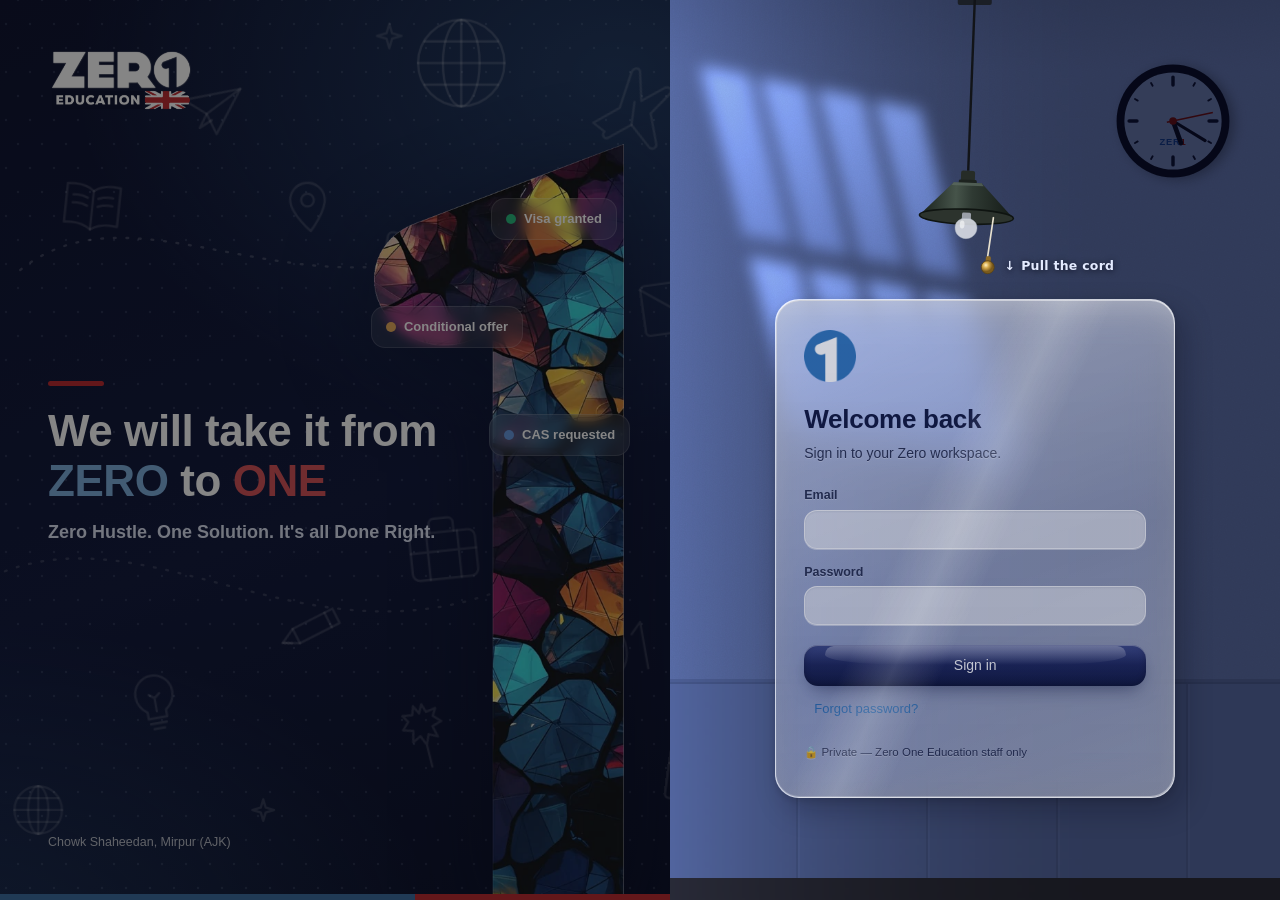
==== commit 5d878be4: "Publish CRM from d07dc099aefd12253393586ed971a8736d141891" ====
--- a/index.html
+++ b/index.html
@@ -15,10 +15,10 @@
   <link rel="icon" type="image/png" sizes="64x64" href="favicon.png" />
   <link rel="icon" type="image/png" sizes="32x32" href="favicon-32.png" />
   <link rel="apple-touch-icon" href="apple-touch-icon.png" />
-  <script type="module" crossorigin src="./assets/main-D3s_rCmn.js"></script>
+  <script type="module" crossorigin src="./assets/main-BYMFWDOt.js"></script>
   <link rel="modulepreload" crossorigin href="./assets/preload-helper-BVyPtwdl.js">
   <link rel="stylesheet" crossorigin href="./assets/preload-helper-Dmg2oVCT.css">
-  <link rel="stylesheet" crossorigin href="./assets/main-Cm9pNrYT.css">
+  <link rel="stylesheet" crossorigin href="./assets/main-BeXBfN7S.css">
 </head>
 <body>
   <div id="root"></div>
--- a/assets/main-BeXBfN7S.css
+++ b/assets/main-BeXBfN7S.css
@@ -0,0 +1 @@
+:root{--primary: #2d73ba;--primary-hover: #1f5c9c;--primary-soft: #e1edf9;--purple: #2d73ba;--navy: #0e153d;--navy-2: #172255;--brand-red: #ec2028;--bg: #f4f6fa;--surface: #ffffff;--surface-2: #f5f6f8;--hover: #dcdfec66;--border: #d0d4e4;--border-soft: #e6e9ef;--text: #323338;--text-2: #676879;--text-3: #9699a6;--shadow-sm: 0 1px 2px rgba(0, 0, 0, .06);--shadow: 0 4px 8px rgba(0, 0, 0, .08);--shadow-lg: 0 6px 20px rgba(0, 0, 0, .15);--radius: 8px;--radius-lg: 16px;--s-green: #00c875;--s-orange: #fdab3d;--s-red: #df2f4a;--s-grey: #c4c4c4;--s-blue: #579bfc;--s-purple: #a25ddc;--s-teal: #00b2b2;--s-pink: #ff5ac4;--s-dark-blue: #0086c0;--s-lime: #9cd326;--s-brown: #7f5347;--s-navy: #401694;--font: "Figtree", "Segoe UI", Roboto, Arial, sans-serif;--font-display: "Poppins", "Figtree", "Segoe UI", sans-serif}*{box-sizing:border-box}html,body,#root{height:100%;margin:0}body{font:14px/1.5 var(--font);color:var(--text);background:var(--bg);-webkit-font-smoothing:antialiased}button,input,select,textarea{font:inherit;color:inherit}a{color:var(--primary)}h1,h2,h3{font-family:var(--font-display);color:var(--text);margin:0;letter-spacing:-.01em}h1{font-size:26px;font-weight:600}h2{font-size:19px;font-weight:600}h3{font-size:15px;font-weight:600}.muted{color:var(--text-2)}.small{font-size:12.5px}.tiny{font-size:11.5px}.shell{display:flex;height:100vh;overflow:hidden}.sidebar{width:252px;flex-shrink:0;background:var(--surface);border-right:1px solid var(--border-soft);display:flex;flex-direction:column;padding:14px 10px;gap:4px;overflow-y:auto;transition:width .2s}.ws{display:flex;align-items:center;gap:10px;padding:6px 8px 14px;border-bottom:1px solid var(--border-soft);margin-bottom:8px}.logo{width:36px;height:36px;border-radius:10px;background:var(--navy);color:#fff;display:flex;align-items:center;justify-content:center;font-weight:900;font-size:15px;flex-shrink:0;letter-spacing:-.03em}.logo span{color:var(--brand-red)}.ws-logo{height:40px;width:auto;display:block;margin:0 auto 0 4px}.ws-text b{display:block;font-size:14px;line-height:1.2}.ws-text span{font-size:11.5px;color:var(--text-2)}.nav-section{font-size:11px;font-weight:700;color:var(--text-3);text-transform:uppercase;letter-spacing:.06em;padding:12px 10px 4px}.nav-item{display:flex;align-items:center;gap:10px;padding:8px 10px;border-radius:6px;color:var(--text);cursor:pointer;border:none;background:none;text-align:left;width:100%;font-size:14px;position:relative}.nav-item:hover{background:var(--hover)}.nav-item.active{background:var(--primary-soft);color:#00398d;font-weight:600}.nav-item svg{flex-shrink:0}.nav-badge{margin-left:auto;background:var(--s-red);color:#fff;font-size:10.5px;font-weight:700;border-radius:999px;padding:1px 7px}.main{flex:1;display:flex;flex-direction:column;min-width:0}.topbar{height:56px;flex-shrink:0;display:flex;align-items:center;gap:12px;padding:0 20px;background:var(--surface);border-bottom:1px solid var(--border-soft)}.topbar .search{flex:1;max-width:420px;position:relative}.topbar .search input{width:100%;padding:8px 12px 8px 34px;border:1px solid var(--border);border-radius:6px;background:var(--surface);outline:none}.topbar .search input:focus{border-color:var(--primary)}.topbar .search svg{position:absolute;left:10px;top:50%;transform:translateY(-50%);color:var(--text-3)}.content{flex:1;overflow-y:auto;padding:24px 28px 60px}.page-head{display:flex;align-items:flex-end;gap:16px;margin-bottom:18px;flex-wrap:wrap}.page-head .grow{flex:1;min-width:200px}.page-head p{margin:4px 0 0;color:var(--text-2)}.btn{display:inline-flex;align-items:center;gap:6px;border:none;border-radius:4px;padding:8px 16px;font-weight:500;cursor:pointer;background:var(--primary);color:#fff;white-space:nowrap;font-size:14px;line-height:1.3}.btn:hover{background:var(--primary-hover)}.btn:disabled{opacity:.5;cursor:default}.btn.secondary{background:var(--surface);color:var(--text);border:1px solid var(--border)}.btn.secondary:hover{background:var(--surface-2)}.btn.ghost{background:transparent;color:var(--text)}.btn.ghost:hover{background:var(--hover)}.btn.danger{background:var(--s-red)}.btn.sm{padding:5px 10px;font-size:13px}.icon-btn{width:34px;height:34px;border:none;background:transparent;border-radius:6px;display:inline-flex;align-items:center;justify-content:center;cursor:pointer;color:var(--text-2);position:relative}.icon-btn:hover{background:var(--hover);color:var(--text)}.field{display:flex;flex-direction:column;gap:5px}.field label{font-size:12.5px;font-weight:600;color:var(--text-2)}.input,.field input,.field select,.field textarea,select.input{padding:8px 10px;border:1px solid var(--border);border-radius:4px;background:var(--surface);outline:none;width:100%}.input:focus,.field input:focus,.field select:focus,.field textarea:focus{border-color:var(--primary);box-shadow:0 0 0 3px #2d73ba22}.grid-2{display:grid;grid-template-columns:1fr 1fr;gap:12px 14px}.grid-3{display:grid;grid-template-columns:repeat(3,1fr);gap:12px 14px}.row{display:flex;align-items:center;gap:8px;flex-wrap:wrap}.spacer{flex:1}.card{background:var(--surface);border-radius:var(--radius);box-shadow:var(--shadow-sm);border:1px solid var(--border-soft);padding:18px}.card+.card{margin-top:16px}.kpis{display:grid;grid-template-columns:repeat(auto-fill,minmax(200px,1fr));gap:14px;margin-bottom:18px}.kpi{background:var(--surface);border:1px solid var(--border-soft);border-radius:var(--radius);padding:16px 18px;position:relative;overflow:hidden;box-shadow:var(--shadow-sm);cursor:default}.kpi:before{content:"";position:absolute;left:0;top:0;bottom:0;width:5px;background:var(--kpi, var(--primary))}.kpi b{display:block;font-family:var(--font-display);font-size:30px;font-weight:600;line-height:1.1;margin-top:4px}.kpi span{font-size:13px;color:var(--text-2);font-weight:500}.dash-grid{display:grid;grid-template-columns:2fr 1fr;gap:16px}.welcome{border-radius:var(--radius-lg);padding:22px 26px;color:#fff;margin-bottom:18px;background:linear-gradient(120deg,#6161ff,#0073ea 55%,#00c875 130%);position:relative;overflow:hidden}.welcome h1{color:#fff;font-size:24px}.welcome p{margin:6px 0 0;opacity:.9}.welcome .blob{position:absolute;border-radius:50%;opacity:.18;background:#fff}.avatar{width:28px;height:28px;border-radius:50%;color:#fff;display:inline-flex;align-items:center;justify-content:center;font-size:11px;font-weight:700;flex-shrink:0;border:2px solid var(--surface)}.avatar.lg{width:40px;height:40px;font-size:14px}.avatar.unassigned{background:var(--surface-2)!important;color:var(--text-3);border:1px dashed var(--border)}.avatars{display:inline-flex}.avatars .avatar+.avatar{margin-left:-8px}.pill{display:inline-flex;align-items:center;justify-content:center;min-width:110px;height:32px;padding:0 10px;color:#fff;font-weight:500;font-size:13px;border-radius:0;white-space:nowrap;overflow:hidden;text-overflow:ellipsis}.pill.round{border-radius:999px;height:24px;min-width:0;font-size:12px;padding:0 10px}.chip{display:inline-flex;align-items:center;gap:5px;padding:2px 9px;border-radius:999px;font-size:12px;font-weight:600;background:var(--surface-2);color:var(--text-2)}.tag{display:inline-block;padding:1px 8px;border-radius:4px;font-size:11.5px;background:#e5f4ff;color:#1f76c2;margin-right:4px}.group{margin-bottom:26px}.group-head{display:flex;align-items:center;gap:8px;margin-bottom:6px;cursor:pointer;-webkit-user-select:none;user-select:none}.group-head h3{color:var(--gc);font-size:16px}.group-head .count{color:var(--text-3);font-size:12.5px}.tbl-wrap{overflow-x:auto}.tbl{border-collapse:separate;border-spacing:0;width:100%;min-width:760px;background:var(--surface)}.tbl th{font-weight:500;font-size:13px;color:var(--text-2);text-align:center;padding:7px 8px;border-top:1px solid var(--border-soft);border-bottom:1px solid var(--border-soft);border-right:1px solid var(--border-soft);background:var(--surface);white-space:nowrap}.tbl th:first-child{text-align:left;border-left:6px solid var(--gc);border-top-left-radius:6px}.tbl td{padding:0 8px;height:38px;border-bottom:1px solid var(--border-soft);border-right:1px solid var(--border-soft);text-align:center;font-size:13.5px}.tbl td:first-child{text-align:left;border-left:6px solid var(--gc);opacity:1}.tbl tr:hover td{background:#f5f6f8}.tbl td.status-cell{padding:0}.tbl td.status-cell .pill{width:100%;min-width:0;height:37px;cursor:pointer}.tbl .name-cell{display:flex;align-items:center;gap:8px;cursor:pointer;font-weight:500}.tbl .name-cell:hover .nm{color:var(--primary)}.tbl .add-row td{color:var(--text-3);cursor:pointer;text-align:left}.tbl .add-row input{border:none;outline:none;width:100%;padding:8px 0;background:transparent}.tbl .summary td{height:30px;border-bottom:none}.stack-bar{display:flex;height:22px;border-radius:2px;overflow:hidden;margin:0 8px}.stack-bar i{display:block;height:100%}.progress{height:8px;background:var(--surface-2);border-radius:999px;overflow:hidden}.progress i{display:block;height:100%;background:var(--s-green);border-radius:999px}.menu{position:fixed;z-index:1000;background:var(--surface);border-radius:8px;box-shadow:var(--shadow-lg);padding:8px;min-width:200px;max-height:60vh;overflow-y:auto}.menu .opt{display:block;width:100%;margin:3px 0;border:none;cursor:pointer;color:#fff;padding:7px 12px;font-weight:500;border-radius:2px;text-align:center}.menu .opt:hover{filter:brightness(.93)}.menu .item{display:flex;align-items:center;gap:8px;width:100%;border:none;background:none;padding:7px 10px;border-radius:4px;cursor:pointer;text-align:left}.menu .item:hover{background:var(--hover)}.kanban{display:flex;gap:14px;align-items:flex-start;overflow-x:auto;padding-bottom:12px}.kcol{width:280px;flex-shrink:0;background:var(--surface-2);border-radius:8px;padding:0 0 10px}.kcol-head{color:#fff;font-weight:600;padding:10px 12px;border-radius:8px 8px 0 0;display:flex;justify-content:space-between}.kcol-body{padding:8px;min-height:60px;display:flex;flex-direction:column;gap:8px}.kcol.drop{outline:2px dashed var(--primary)}.kcard{background:var(--surface);border-radius:8px;padding:10px 12px;box-shadow:var(--shadow-sm);border:1px solid var(--border-soft);cursor:grab}.kcard:hover{box-shadow:var(--shadow)}.kcard .t{font-weight:600;margin-bottom:6px}.toolbar{display:flex;align-items:center;gap:8px;margin-bottom:16px;flex-wrap:wrap}.views{display:inline-flex;border-bottom:1px solid var(--border-soft);gap:4px}.views button{border:none;background:none;padding:8px 12px;cursor:pointer;color:var(--text-2);border-bottom:2px solid transparent;font-weight:500;display:inline-flex;gap:6px;align-items:center}.views button.on{color:var(--primary);border-bottom-color:var(--primary)}.seg{display:inline-flex;background:var(--surface-2);border-radius:6px;padding:3px}.seg button{border:none;background:none;padding:5px 12px;border-radius:4px;cursor:pointer;color:var(--text-2);font-weight:500}.seg button.on{background:var(--surface);color:var(--text);box-shadow:var(--shadow-sm)}.overlay{position:fixed;top:0;right:0;bottom:0;left:0;background:#292f4c73;z-index:900;display:flex;justify-content:flex-end;animation:fade .15s}.overlay.center{justify-content:center;align-items:center;padding:20px}@keyframes fade{0%{opacity:0}}@keyframes slide{0%{transform:translate(40px);opacity:.4}}.drawer{width:min(760px,100%);height:100%;background:var(--surface);display:flex;flex-direction:column;animation:slide .2s;box-shadow:var(--shadow-lg)}.drawer-head{padding:18px 24px 0;border-bottom:1px solid var(--border-soft)}.drawer-body{flex:1;overflow-y:auto;padding:20px 24px 40px}.modal{width:min(560px,100%);background:var(--surface);border-radius:12px;box-shadow:var(--shadow-lg);max-height:90vh;display:flex;flex-direction:column}.modal-head{padding:18px 22px 10px;display:flex;align-items:center}.modal-body{padding:6px 22px 10px;overflow-y:auto}.modal-foot{padding:14px 22px 18px;display:flex;justify-content:flex-end;gap:8px}.timeline{display:flex;flex-direction:column;gap:2px}.tl-item{display:flex;gap:10px;padding:10px 0;border-bottom:1px solid var(--border-soft)}.tl-ico{width:30px;height:30px;border-radius:50%;display:flex;align-items:center;justify-content:center;flex-shrink:0;color:#fff;font-size:14px}.tl-body{flex:1;min-width:0;white-space:pre-wrap}.tracker{display:flex;align-items:flex-start;gap:0;margin:14px 0 4px;overflow-x:auto;padding-bottom:4px}.tracker .st{flex:1;min-width:92px;text-align:center;position:relative;font-size:11.5px;color:var(--text-3);font-weight:600;cursor:pointer}.tracker .st i{display:block;width:22px;height:22px;margin:0 auto 6px;border-radius:50%;background:var(--surface-2);border:2px solid var(--border);position:relative;z-index:1}.tracker .st:before{content:"";position:absolute;top:11px;left:-50%;right:50%;height:3px;background:var(--border)}.tracker .st:first-child:before{display:none}.tracker .st.done{color:var(--text)}.tracker .st.done i{background:var(--s-green);border-color:var(--s-green)}.tracker .st.done:before{background:var(--s-green)}.tracker .st.cur i{background:var(--primary);border-color:var(--primary);box-shadow:0 0 0 5px #2d73ba33}.tracker .st.cur{color:var(--primary)}.auth{min-height:100vh;display:grid;grid-template-columns:1.1fr 1fr}.auth-art{background:linear-gradient(140deg,#0b123c,#2b2f8f 45%,#6161ff 75%,#0073ea);color:#fff;padding:48px;display:flex;flex-direction:column;justify-content:space-between;position:relative;overflow:hidden}.auth-art h1{color:#fff;font-size:38px;line-height:1.15;max-width:460px}.auth-art p{opacity:.85;max-width:420px;font-size:15px}.auth-form{display:flex;align-items:center;justify-content:center;padding:30px;background:var(--surface)}.auth-card{width:100%;max-width:380px}.auth-card .field+.field{margin-top:14px}.floaty{position:absolute;border-radius:14px;padding:10px 14px;background:#ffffff1f;-webkit-backdrop-filter:blur(6px);backdrop-filter:blur(6px);font-size:13px;font-weight:600;display:flex;align-items:center;gap:8px}.floaty i{width:10px;height:10px;border-radius:50%;display:inline-block}.toast-wrap{position:fixed;bottom:22px;left:50%;transform:translate(-50%);z-index:2000;display:flex;flex-direction:column;gap:8px;align-items:center}.toast{background:#323338;color:#fff;padding:10px 18px;border-radius:8px;box-shadow:var(--shadow-lg);font-weight:500;animation:fade .2s}.empty{text-align:center;padding:44px 20px;color:var(--text-2)}.empty .art{font-size:46px;margin-bottom:8px}.tabs{display:flex;gap:2px;margin-top:12px}.tabs button{border:none;background:none;padding:9px 14px;cursor:pointer;color:var(--text-2);border-bottom:2px solid transparent;font-weight:500}.tabs button.on{color:var(--primary);border-bottom-color:var(--primary)}.list-row{display:flex;align-items:center;gap:10px;padding:10px 0;border-bottom:1px solid var(--border-soft)}.list-row:last-child{border-bottom:none}.perm-table{width:100%;border-collapse:collapse;font-size:13px}.perm-table th,.perm-table td{padding:8px;border-bottom:1px solid var(--border-soft);text-align:center}.perm-table th:first-child,.perm-table td:first-child{text-align:left}.perm-table thead th{color:var(--text-2);font-weight:600;white-space:nowrap}.perm-table tr.grp td{background:var(--surface-2);font-size:11px;font-weight:700;text-transform:uppercase;color:var(--text-2);letter-spacing:.05em}.perm-table input{width:16px;height:16px;cursor:pointer;accent-color:var(--primary)}.badge{display:inline-block;font-size:11px;font-weight:700;padding:2px 8px;border-radius:999px}.badge.green{background:#dcf8eb;color:#007a48}.badge.orange{background:#fff0db;color:#b36b00}.badge.red{background:#fde4e8;color:#b0172f}.badge.blue{background:#e1efff;color:#0060b9}.badge.grey{background:var(--surface-2);color:var(--text-2)}.dot{width:8px;height:8px;border-radius:50%;display:inline-block}.loading{display:flex;align-items:center;justify-content:center;height:100vh;flex-direction:column;gap:14px;color:var(--text-2)}.spinner{width:34px;height:34px;border-radius:50%;border:3px solid var(--primary-soft);border-top-color:var(--primary);animation:spin .8s linear infinite}@keyframes spin{to{transform:rotate(360deg)}}.confetti{position:fixed;top:-10px;width:9px;height:14px;z-index:3000;pointer-events:none;animation:fall 1.6s ease-in forwards}@keyframes fall{to{transform:translateY(105vh) rotate(720deg);opacity:.7}}.mobile-only{display:none}@media (max-width: 900px){.auth{grid-template-columns:1fr}.auth-art{display:none}.dash-grid{grid-template-columns:1fr}.sidebar{position:fixed;z-index:800;height:100%;left:0;top:0;box-shadow:var(--shadow-lg);transform:translate(-100%);transition:transform .2s}.sidebar.open{transform:none}.mobile-only{display:inline-flex}.content{padding:16px}.grid-2,.grid-3{grid-template-columns:1fr}.kpis{grid-template-columns:repeat(2,1fr);gap:10px}.kpi b{font-size:24px}}.portal-tab .card{margin-bottom:14px}.portal-tab .card+.card{margin-top:0}.chip-ok{color:#00a862;font-weight:700}.chip-off{color:var(--s-red);font-weight:700}.cred-box{background:var(--surface-2);border-radius:10px;padding:12px 14px;display:grid;gap:8px}.cred-box>div{display:flex;flex-direction:column}.cred-box b{font-size:15.5px;word-break:break-all}.mono{font-family:ui-monospace,Consolas,monospace;letter-spacing:.06em;font-size:18px!important}.btn.wa,a.btn.wa{background:#25d366;color:#fff;text-decoration:none}.btn.wa:hover{background:#1ebe5b}.wa-btn{margin-top:10px;color:#128c4b!important;text-decoration:none}.req-list{display:grid;gap:10px;margin-top:10px}.req-row{border:1px solid var(--border-soft);border-radius:10px;padding:12px 14px}.reject-note{color:var(--s-red);margin-top:6px}.file-chips{display:flex;flex-wrap:wrap;gap:6px;margin-top:8px}.file-chip{display:inline-flex;align-items:center;gap:6px;background:var(--surface-2);border-radius:8px;padding:3px 4px 3px 9px;font-size:13px}.linkish{border:0;background:none;padding:0;color:var(--primary);cursor:pointer;text-align:left;font:inherit}.linkish:hover{text-decoration:underline}.preset-grid{display:flex;flex-wrap:wrap;gap:6px}.preset{border:1px solid var(--border);background:var(--surface);border-radius:999px;padding:5px 11px;font-size:13px;cursor:pointer}.preset.on{background:var(--primary);border-color:var(--primary);color:#fff}.letter-up{display:flex;gap:8px;flex-wrap:wrap;align-items:center;padding:10px;background:var(--surface-2);border-radius:10px;margin-bottom:10px}.letters{display:grid;gap:4px}.letter-row{display:flex;align-items:center;gap:10px;padding:9px 6px;border-bottom:1px solid var(--border-soft)}.letter-row:last-child{border-bottom:0}.letter-row.hidden-letter{opacity:.55}.letter-ic{width:34px;height:34px;border-radius:8px;background:#e5f4ff;color:var(--primary);display:flex;align-items:center;justify-content:center;flex-shrink:0}.editable{cursor:text;display:inline-flex;gap:6px;align-items:center}.editable svg{opacity:.35}.editable:hover svg{opacity:1}.hd{display:grid;grid-template-columns:340px 1fr;gap:14px;align-items:start}.hd .card+.card{margin-top:0}.hd-list{padding:10px;max-height:calc(100vh - 190px);overflow-y:auto}.hd-item{display:block;width:100%;text-align:left;border:0;background:none;border-radius:8px;padding:10px;cursor:pointer;position:relative;border-bottom:1px solid var(--border-soft)}.hd-item:hover{background:var(--surface-2)}.hd-item.on{background:#e5f4ff}.hd-item.unread .hd-sub,.hd-item.unread .hd-name{font-weight:700}.hd-name{font-weight:600;margin-top:4px}.hd-sub{color:var(--text-2);white-space:nowrap;overflow:hidden;text-overflow:ellipsis;padding-right:14px}.hd-dot{position:absolute;right:10px;top:50%;width:9px;height:9px;border-radius:50%;background:var(--s-red)}.hd-topic{display:inline-block;color:#fff;font-size:11px;font-weight:700;padding:1px 8px;border-radius:4px;text-transform:uppercase;letter-spacing:.03em}.hd-chat{padding:0;min-height:420px;display:flex;flex-direction:column}.hd-chat>.empty{margin:auto}.hd-thread{display:flex;flex-direction:column;height:calc(100vh - 190px);min-height:420px}.hd-head{display:flex;gap:10px;align-items:flex-start;padding:14px 18px 10px;border-bottom:1px solid var(--border-soft)}.hd-route{padding:8px 18px;border-bottom:1px solid var(--border-soft);background:var(--surface-2)}.hd-route select{width:auto;max-width:180px;padding:4px 8px}.hd-msgs{flex:1;overflow-y:auto;padding:16px 18px;display:flex;flex-direction:column;gap:12px}.hd-msg{max-width:78%}.hd-msg.us{align-self:flex-end;text-align:right}.hd-by{font-size:12.5px;font-weight:600;color:var(--text-2);margin-bottom:3px;display:flex;gap:6px;align-items:center}.hd-msg.us .hd-by{justify-content:flex-end}.hd-by .avatar{width:20px;height:20px;font-size:9px}.hd-bubble{display:inline-block;text-align:left;padding:9px 13px;background:var(--surface-2);white-space:pre-wrap;word-wrap:break-word;border-radius:14px 14px 14px 4px}.hd-msg.us .hd-bubble{background:var(--primary);color:#fff;border-bottom-left-radius:14px;border-bottom-right-radius:4px}.hd-reply{border-top:1px solid var(--border-soft);padding:12px 18px}@media (max-width: 900px){.hd{grid-template-columns:1fr}.hd.has-sel .hd-list{display:none}.hd:not(.has-sel) .hd-chat{display:none}.hd-list{max-height:none}.hd-thread{height:calc(100vh - 150px)}.hd-msg{max-width:92%}}.doodles{position:absolute;top:0;right:0;bottom:0;left:0;width:100%;height:100%;pointer-events:none;z-index:0}.auth-art>*:not(.doodles):not(.floaty):not(.auth-one){position:relative;z-index:1}.floaty{z-index:1}.auth-one{position:absolute;right:7%;bottom:0;height:84%;width:auto;z-index:0;pointer-events:none;filter:drop-shadow(0 24px 48px rgba(5,10,40,.45))}@media (max-width: 1250px){.auth-one{right:2%;height:70%;opacity:.55}}.export-list{display:grid;gap:4px}.export-row{display:flex;gap:10px;align-items:center;padding:8px 10px;border:1px solid var(--border-soft);border-radius:8px;cursor:pointer}.export-row:hover{background:var(--surface-2)}.acct-grid{display:grid;grid-template-columns:repeat(auto-fill,minmax(240px,1fr));gap:12px}.acct-grid .card+.card{margin-top:0}.acct-card{display:flex;flex-direction:column;gap:4px}.acct-bal{font-family:var(--font-display);font-size:24px;font-weight:600;margin-top:6px}.cb-line{display:flex;justify-content:space-between;font-size:13.5px;padding:3px 0}.cb-line.in b{color:#00a862}.cb-line.out b{color:#df2f4a}.cb-line.total{border-top:1px solid var(--border-soft);margin-top:4px;padding-top:6px;font-size:15px}.fin-tbl td,.fin-tbl th{text-align:left}.in-text{color:#00a862}.out-text{color:#df2f4a}.ok-text{color:#00a862}.warn-text{color:#b36b00}.dim-row{opacity:.5}.rep-line{display:flex;justify-content:space-between;gap:10px;padding:7px 0;border-bottom:1px solid var(--border-soft);font-size:14px}.rep-big{font-family:var(--font-display);font-size:22px;font-weight:600;margin:6px 0}.pick-list{display:grid;margin-top:6px;border:1px solid var(--border-soft);border-radius:8px;max-height:240px;overflow-y:auto}.pick-list button{display:flex;justify-content:space-between;gap:10px;border:0;border-bottom:1px solid var(--border-soft);background:var(--surface);padding:8px 10px;cursor:pointer;text-align:left}.pick-list button:hover{background:#e5f4ff}.receipt-done{text-align:center;background:#f3fbf6;border-radius:12px;padding:18px}.receipt-done b{display:block;font-size:24px;font-family:var(--font-display);color:#0b123c;margin:4px 0}.fee-line{display:flex;align-items:center;gap:10px;padding:9px 0;border-bottom:1px solid var(--border-soft)}.fee-line:last-child{border-bottom:0}.sidebar{background:var(--navy);border-right:0;color:#c9d2ee}.sidebar .ws{border-bottom-color:#ffffff14;padding:10px 8px 18px}.ws-logo{height:46px;margin:0 auto 0 6px}.sidebar .nav-item{color:#c9d2ee}.sidebar .nav-item:hover{background:#ffffff10;color:#fff}.sidebar .nav-item.active{background:linear-gradient(90deg,#2d73ba,#2d73ba99);color:#fff;font-weight:600}.sidebar .nav-item.active:before{content:"";position:absolute;left:-10px;top:8px;bottom:8px;width:4px;border-radius:0 4px 4px 0;background:var(--brand-red)}.sidebar .nav-section{color:#7d89b8}.sidebar .muted{color:#8a95c2!important}.sidebar-foot{display:flex;align-items:center;gap:8px;padding:10px;border-top:1px solid #ffffff14;color:#8a95c2;font-size:11.5px}.sidebar-foot img{width:22px;height:22px;opacity:.9}.sidebar::-webkit-scrollbar{width:8px}.sidebar::-webkit-scrollbar-thumb{background:#fff2;border-radius:8px}.topbar{box-shadow:0 1px 0 var(--border-soft)}.nav-item.active{color:#fff}.auth-art{background:radial-gradient(900px 620px at 92% 8%,#2d73ba66 0%,transparent 60%),radial-gradient(760px 520px at -5% 105%,#2d73ba40 0%,transparent 62%),linear-gradient(160deg,#0e153d,#111c4d 55%,#0c1336)}.auth-art:after{content:"";position:absolute;left:0;right:0;bottom:0;height:6px;background:linear-gradient(90deg,#2d73ba 0,#2d73ba 62%,#ec2028 62%,#ec2028);z-index:2}.auth-logo{height:64px;width:auto;display:block}.tag-bar{width:56px;height:5px;border-radius:4px;background:var(--brand-red);margin-bottom:20px}.auth-art h1.tagline{font-size:44px;line-height:1.12;max-width:480px;font-weight:700}.auth-art h1.tagline .z{color:#6fb2f2}.auth-art h1.tagline .o{color:#ff4a52}.auth-art p.tagline-sub{font-size:18px;font-weight:600;color:#dbe3fa;opacity:1;margin-top:14px;max-width:470px}.floaty{background:#ffffff16;border:1px solid #ffffff22}.auth-form{background:var(--surface);position:relative}.auth-mark{width:52px;height:52px;margin-bottom:18px;display:block}.auth-card h1{color:var(--navy)}.auth-card .btn:not(.ghost){background:var(--navy)}.auth-card .btn:not(.ghost):hover{background:var(--navy-2)}.auth-foot{margin-top:30px;display:flex;align-items:center;gap:6px}@media (max-width: 900px){.hide-mobile{display:none!important}}.lamp-room.auth-form{align-items:center}.lamp-room .auth-card{padding:30px 28px 24px;max-width:400px}.lamp-room .auth-card .auth-foot{margin-top:22px}@media (max-width: 900px){.lamp-room.auth-form{min-height:100vh;padding-left:14px;padding-right:14px}}.doodles .dd{transform-box:fill-box;transform-origin:center;will-change:transform}canvas.dd-dots{position:absolute;top:0;right:0;bottom:0;left:0;width:100%;height:100%;pointer-events:none;z-index:0}.main{position:relative;isolation:isolate;background:radial-gradient(1200px 600px at 100% 0%,rgba(45,115,186,.05),transparent 60%),radial-gradient(900px 600px at 0% 100%,rgba(236,32,40,.025),transparent 60%),var(--bg)}.app-dots{position:absolute;left:0;right:0;top:56px;bottom:0;width:100%;height:calc(100% - 56px);pointer-events:none;z-index:-1}.card,.kpi{background:linear-gradient(180deg,#fffffff7,#fafbfeed);border:1px solid rgba(214,221,235,.75);box-shadow:inset 0 1px #fff,0 1px 2px #1018400a,0 8px 24px -14px #10184029}.kcard{background:linear-gradient(180deg,#fff,#fafbfe);border:1px solid rgba(214,221,235,.8);box-shadow:inset 0 1px #fff,0 1px 2px #1018400d,0 4px 12px -8px #10184024}.topbar{background:linear-gradient(180deg,#ffffffeb,#fafbfedb);-webkit-backdrop-filter:blur(12px) saturate(150%);backdrop-filter:blur(12px) saturate(150%);box-shadow:inset 0 -1px #d6ddebcc,0 6px 18px -14px #10184040}.modal,.menu{background:linear-gradient(180deg,#ffffffed,#f8fafee0);-webkit-backdrop-filter:blur(20px) saturate(170%);backdrop-filter:blur(20px) saturate(170%);border:1px solid rgba(255,255,255,.8);box-shadow:inset 0 1px #fff,0 24px 60px -20px #0e153d59,0 2px 6px #0e153d0f}.modal{border-radius:16px}.drawer{background:linear-gradient(180deg,#fffffff5,#f8fafeed);-webkit-backdrop-filter:blur(20px) saturate(160%);backdrop-filter:blur(20px) saturate(160%);box-shadow:inset 1px 0 #ffffffe6,-24px 0 60px -24px #0e153d59}.overlay{background:#1e264652;-webkit-backdrop-filter:blur(3px);backdrop-filter:blur(3px)}.btn:not(.ghost){box-shadow:inset 0 1px #ffffff38,0 4px 10px -6px #2d73ba99;background-image:linear-gradient(180deg,#ffffff1f,#fff0)}.dash-grid>.card+.card{margin-top:0}.pf{--pf-empty: #eef1f6;--pf-ink: #0e153d;--pf-ink-2: #4a5272;--pf-ink-3: #7c839e;--pf-line: #e3e8f1;--pf-gold: #b8892b;--pf-gold-soft: #fbf3e2}.pf-tabs{margin:0 0 18px;border-bottom:1px solid var(--pf-line)}.pf-tabs button{display:inline-flex;align-items:center;gap:7px;margin-bottom:-1px}.pf-filters{display:flex;align-items:center;gap:12px;flex-wrap:wrap;margin:0 0 16px}.pf-seg{background:#eef1f7;border-radius:10px;padding:3px}.pf-seg button{border-radius:8px;padding:6px 12px;font-size:13.5px;display:inline-flex;align-items:center;gap:6px}.pf-seg button.on{color:var(--pf-ink);font-weight:600;box-shadow:0 1px 2px #0e153d14,0 0 0 1px #0e153d0a}.pf-seg.sm button{padding:4px 10px;font-size:12.5px}.pf-range{display:inline-flex;align-items:center;gap:8px}.pf-range .input{width:150px;padding:6px 10px}.pf-range span,.pf-period-note{color:var(--pf-ink-3);font-size:13px}.pf-chip-sel{display:inline-flex;align-items:center;gap:6px;background:#e8f0fa;color:#1f5c9c;font-weight:600;font-size:13px;padding:5px 10px;border-radius:8px}.pf-busy{opacity:.6;transition:opacity .2s;pointer-events:none}.pf-loading{display:flex;justify-content:center;padding:60px 0}.pf-notice{display:flex;gap:12px;align-items:flex-start;background:#f2f6fc;border:1px solid #d9e5f5;color:#23365c;border-radius:12px;padding:12px 16px;margin-bottom:16px;font-size:13.5px}.pf-notice svg{flex-shrink:0;margin-top:1px;color:#2d73ba}.pf-notice a{font-weight:600}.pf-label{display:block;font-size:12.5px;font-weight:600;color:var(--pf-ink-3);letter-spacing:.01em}.pf-card{padding:20px 22px}.card.pf-card+.card.pf-card,.pf-card+.pf-card{margin-top:16px}.pf-card-head{display:flex;align-items:flex-start;gap:16px;justify-content:space-between;margin-bottom:16px}.pf-card-head h3{font-size:16px;color:var(--pf-ink)}.pf-card-head p{margin:3px 0 0;color:var(--pf-ink-3);font-size:13px}.pf-hero-row{display:grid;grid-template-columns:minmax(260px,340px) 1fr;gap:16px;margin-bottom:16px}.pf-hero{padding:20px 22px;display:flex;flex-direction:column;gap:8px}.pf-hero-num{font-family:var(--font);font-weight:650;font-size:56px;line-height:1;color:var(--pf-ink);letter-spacing:-.02em}.pf-hero-num small{font-size:18px;font-weight:500;color:var(--pf-ink-3);margin-left:4px;letter-spacing:0}.pf-hero-meta{display:flex;align-items:center;gap:10px;flex-wrap:wrap;margin-bottom:4px}.pf-explain{margin:6px 0 0;font-size:12.5px;color:var(--pf-ink-3);line-height:1.5}.pf-stats{display:grid;grid-template-columns:repeat(2,minmax(0,1fr));gap:16px}.pf-stat{padding:16px 18px;display:flex;flex-direction:column;gap:6px;margin:0!important}.pf-stat-num{font-family:var(--font);font-size:28px;font-weight:650;color:var(--pf-ink);line-height:1.1;letter-spacing:-.01em}.pf-delta{display:inline-flex;align-items:center;gap:3px;font-size:12.5px;font-weight:600}.pf-delta.good{color:#0b7a3e}.pf-delta.bad{color:#b42335}.pf-delta.flat{color:var(--pf-ink-3);font-weight:500}.pf-band{display:inline-flex;align-items:center;gap:5px;font-size:12px;font-weight:700;padding:3px 9px 3px 7px;border-radius:999px}.pf-band.good{background:#e3f6ea;color:#0b6b37}.pf-band.info{background:#e6effa;color:#1f5c9c}.pf-band.warn{background:#fdf1d9;color:#8a5a00}.pf-band.bad{background:#fde8ea;color:#a51d2d}.pf-band.none{background:#eef1f6;color:var(--pf-ink-3)}.pf-band-row{display:flex;align-items:center;gap:12px;padding:6px 0;font-size:13px;color:var(--pf-ink-2)}.pf-meter{position:relative;height:8px;border-radius:999px;background:#e7eef9;overflow:visible}.pf-meter.sm{height:6px;width:92px}.pf-meter-fill{position:absolute;inset:0 auto 0 0;border-radius:999px;transition:width .5s cubic-bezier(.2,.8,.2,1)}.pf-meter-target{position:absolute;top:-3px;bottom:-3px;width:2px;margin-left:-1px;background:var(--pf-ink);border-radius:2px;opacity:.55}.pf-meter.sm .pf-meter-target{top:-2px;bottom:-2px}.pf-table-wrap{overflow-x:auto;margin:0 -6px}.pf-table{width:100%;border-collapse:separate;border-spacing:0;font-size:13.5px}.pf-table th{text-align:left;font-size:12px;font-weight:600;color:var(--pf-ink-3);padding:8px 10px;border-bottom:1px solid var(--pf-line);white-space:nowrap}.pf-table td{padding:10px;border-bottom:1px solid #eef1f6;vertical-align:middle}.pf-table tr:last-child td{border-bottom:0}.pf-table .num{text-align:right;font-variant-numeric:tabular-nums}.pf-table.compact td,.pf-table.compact th{padding:6px 8px}.pf-tr{cursor:pointer;transition:background .12s}.pf-tr:hover,.pf-tr:focus-visible{background:#f5f8fd;outline:none}.pf-tr:hover .pf-go{color:var(--primary);transform:translate(2px)}.pf-rank{font-weight:700;color:var(--pf-ink-2);width:30px}.pf-person{display:flex;align-items:center;gap:10px;min-width:190px}.pf-person b{display:block;color:var(--pf-ink);font-weight:600}.pf-person span{font-size:12px;color:var(--pf-ink-3)}.pf-score-cell{white-space:nowrap}.pf-score-cell b{display:inline-block;width:30px;font-size:16px;color:var(--pf-ink);font-variant-numeric:tabular-nums}.pf-score-cell .pf-meter{display:inline-block;vertical-align:middle}.pf-hl{color:var(--pf-ink-2);font-size:13px;max-width:280px}.pf-go{color:var(--pf-ink-3);width:24px;transition:transform .15s,color .15s}.pf-id{display:inline-block;font-family:ui-monospace,SF Mono,Menlo,Consolas,monospace;font-size:12px;font-weight:600;letter-spacing:.02em;color:#1f5c9c;background:#edf3fb;border:1px solid #d6e3f4;border-radius:6px;padding:1px 7px}.pf-id.sm{font-size:11px;padding:0 5px}.pf-avatar{display:inline-flex;align-items:center;justify-content:center;border-radius:50%;color:#fff;font-weight:700;flex-shrink:0;letter-spacing:.02em;box-shadow:inset 0 1px #ffffff40,0 1px 2px #0e153d26}.pf-chart{position:relative;width:100%}.pf-chart svg{display:block;overflow:visible}.pf-grid{stroke:#edf0f5;stroke-width:1}.pf-base{stroke:#cfd6e3;stroke-width:1}.pf-ref{stroke:var(--pf-ink);stroke-width:1;opacity:.35}.pf-ref-label{font-size:11px;fill:var(--pf-ink-2);font-weight:600}.pf-axis{font-size:11px;fill:var(--pf-ink-3)}.pf-axis.strong{fill:var(--pf-ink);font-weight:700}.pf-row-label{font-size:12.5px;fill:var(--pf-ink-2);font-weight:500}.pf-bar{fill:#2d73ba;transition:fill .15s}.pf-col.partial .pf-bar{fill:#86b6ef}.pf-col.sel .pf-bar{fill:#0e153d}.pf-col{cursor:pointer;outline:none}.pf-col:hover .pf-bar,.pf-col:focus-visible .pf-bar{fill:#1f5c9c}.pf-col:focus-visible .pf-hit{fill:#2d73ba14}.pf-hit{fill:transparent}.pf-bar-label{font-size:11.5px;fill:var(--pf-ink)}.pf-bar-tag{fill:var(--pf-ink-3);font-weight:600;font-size:10.5px}.pf-cell{cursor:pointer;outline:none;stroke:#fff;stroke-width:0;transition:stroke-width .1s}.pf-cell:hover,.pf-cell:focus-visible{stroke:var(--pf-ink);stroke-width:2px}.pf-cell.partial{opacity:.75}.pf-spark{display:block}.pf-spark-line{fill:none;stroke:#98a3bd;stroke-width:2;stroke-linejoin:round;stroke-linecap:round}.pf-spark-dot{fill:#2d73ba;stroke:#fff;stroke-width:2}.pf-spark-ref{stroke:#e3e8f1;stroke-width:1}.pf-legend{display:flex;flex-wrap:wrap;align-items:center;gap:6px 14px;margin-top:12px;font-size:12px;color:var(--pf-ink-3)}.pf-legend-item{display:inline-flex;align-items:center;gap:6px}.pf-legend-item i{width:12px;height:12px;border-radius:3px;display:inline-block}.pf-tip{position:fixed;z-index:3000;pointer-events:none;min-width:150px;max-width:260px;padding:10px 12px;border-radius:10px;background:#0e153df0;color:#fff;font-size:12.5px;box-shadow:0 10px 30px -8px #0e153d73;transition:opacity .1s;-webkit-backdrop-filter:blur(8px);backdrop-filter:blur(8px)}.pf-tip-head{font-size:11.5px;color:#b9c4e4;margin-bottom:6px;font-weight:600}.pf-tip-row{display:flex;align-items:baseline;gap:6px;line-height:1.6}.pf-tip-row b{font-size:14px;font-variant-numeric:tabular-nums}.pf-tip-row span{color:#c8d1ec}.pf-tip-note{margin-top:6px;color:#c8d1ec;font-size:12px;line-height:1.4}.pf-back{display:inline-flex;align-items:center;gap:4px;border:0;background:none;color:var(--pf-ink-3);font-weight:600;cursor:pointer;padding:4px 0;margin-bottom:10px}.pf-back:hover{color:var(--primary)}.pf-person-head{display:flex;align-items:center;gap:18px;margin-bottom:18px}.pf-person-head h1{font-size:26px;color:var(--pf-ink)}.pf-person-meta{display:flex;flex-wrap:wrap;align-items:center;gap:6px 14px;margin-top:6px;color:var(--pf-ink-3);font-size:13.5px}.pf-wins{display:inline-flex;align-items:center;gap:5px;color:var(--pf-gold);font-weight:700;background:var(--pf-gold-soft);padding:2px 9px;border-radius:999px}.pf-two{display:grid;grid-template-columns:minmax(0,1.25fr) minmax(0,1fr);gap:16px;margin-top:16px;align-items:start}.pf-two>.pf-card+.pf-card,.pf-two>div>.pf-card+.pf-card{margin-top:0}.pf-two>div>.pf-card+.pf-card{margin-top:16px}.pf-insights{display:grid;grid-template-columns:1fr 1fr;gap:12px;margin-top:14px}.pf-insight{display:flex;gap:10px;align-items:flex-start;padding:12px 14px;border-radius:12px;background:#f6f8fc;border:1px solid var(--pf-line);font-size:13px}.pf-insight b{display:block;color:var(--pf-ink);margin-bottom:2px}.pf-insight span{color:var(--pf-ink-2);line-height:1.45}.pf-insight.good svg{color:#0b7a3e;margin-top:2px;flex-shrink:0}.pf-insight.bad svg{color:#b42335;margin-top:2px;flex-shrink:0}.pf-bars{display:grid;gap:10px}.pf-bars-row{display:grid;grid-template-columns:minmax(120px,1.1fr) 1fr auto;gap:12px;align-items:center;font-size:13px;outline:none;border-radius:8px;padding:2px 4px}.pf-bars-row:hover,.pf-bars-row:focus-visible{background:#f5f8fd}.pf-bars-label{color:var(--pf-ink-2)}.pf-bars-track{height:10px;border-radius:0 4px 4px 0;position:relative}.pf-bars-track i{position:absolute;inset:0 auto 0 0;background:#2d73ba;border-radius:0 4px 4px 0;min-width:2px}.pf-bars-val{white-space:nowrap;text-align:right;min-width:64px;font-variant-numeric:tabular-nums}.pf-bars-val b{color:var(--pf-ink)}.pf-bars-val em{font-style:normal;color:var(--pf-ink-3);margin-left:6px;font-size:12px}.pf-lost{margin-top:18px;border-top:1px solid var(--pf-line);padding-top:12px}.pf-lost h4{font-size:13px;color:var(--pf-ink-2);margin:0 0 6px}.pf-lost-row{display:flex;align-items:center;gap:8px;padding:5px 0;font-size:13px;color:var(--pf-ink-2)}.pf-lost-row svg{color:#b42335}.pf-lost-row b{margin-left:auto;color:#a51d2d;font-variant-numeric:tabular-nums}.pf-soon{text-align:center;padding:44px 24px;max-width:620px;margin:10px auto}.pf-soon h2{color:var(--pf-ink);margin:14px 0 8px}.pf-soon p{color:var(--pf-ink-2);margin:0 auto;max-width:480px;line-height:1.6}.pf-soon-ic{width:64px;height:64px;border-radius:18px;display:inline-flex;align-items:center;justify-content:center;background:#e8f0fa;color:#2d73ba}.pf-soon-ic.gold{background:var(--pf-gold-soft);color:var(--pf-gold)}.pf-eyebrow{display:inline-flex;align-items:center;gap:6px;font-size:12px;font-weight:700;letter-spacing:.06em;text-transform:uppercase;color:var(--pf-gold)}.pf-eom-callout{display:flex;align-items:center;gap:14px;width:100%;text-align:left;cursor:pointer;margin-bottom:16px;padding:14px 18px;border-radius:14px;border:1px solid #ecd9ae;background:linear-gradient(100deg,#fffaf0,#fdf3df);color:#5b4515;box-shadow:0 6px 20px -14px #b8892b99;transition:transform .15s,box-shadow .15s}.pf-eom-callout:hover{transform:translateY(-1px);box-shadow:0 12px 26px -14px #b8892bb3}.pf-eom-callout b{display:block;color:#3d2e0b}.pf-eom-callout .grow span{font-size:13px}.pf-eom-callout-ic{width:40px;height:40px;border-radius:12px;background:linear-gradient(160deg,#e9c46a,#b8892b);color:#fff;display:inline-flex;align-items:center;justify-content:center;flex-shrink:0;box-shadow:inset 0 1px #fff6}.pf-eom-callout-go{display:inline-flex;align-items:center;gap:4px;font-weight:700;color:#8a6414}.pf-eom{padding:22px 24px;margin-bottom:16px}.pf-eom-head{display:flex;justify-content:space-between;gap:16px;align-items:flex-start;margin-bottom:18px}.pf-eom-head h2{font-size:24px;color:var(--pf-ink);margin:4px 0}.pf-eom-head p{margin:0;color:var(--pf-ink-3);font-size:13.5px}.pf-spot{display:grid;grid-template-columns:1.1fr 1fr;gap:20px;padding:20px;border-radius:16px;background:radial-gradient(120% 140% at 0% 0%,#fffaf0,#fff 55%),#fff;border:1px solid #f0e3c4}.pf-spot-main{display:flex;gap:18px;align-items:center}.pf-spot-main h3{font-size:22px;color:var(--pf-ink);margin:2px 0}.pf-spot-main p{margin:0;font-size:13px}.pf-spot-avatar{position:relative}.pf-spot-avatar .pf-avatar{box-shadow:0 0 0 4px #fff,0 0 0 6px #e9c46a,0 10px 24px -10px #b8892b99}.pf-spot-medal{position:absolute;right:-4px;bottom:-4px;width:30px;height:30px;border-radius:50%;background:linear-gradient(160deg,#e9c46a,#b8892b);color:#fff;display:inline-flex;align-items:center;justify-content:center;box-shadow:0 0 0 3px #fff}.pf-spot-score{display:flex;align-items:baseline;gap:6px;margin-top:10px}.pf-spot-score b{font-size:34px;color:var(--pf-ink);line-height:1}.pf-spot-score span{color:var(--pf-ink-3);margin-right:6px}.pf-spot-why h4{margin:0 0 8px;font-size:13px;color:var(--pf-ink-2)}.pf-spot-why ul{list-style:none;padding:0;margin:0;display:grid;gap:8px}.pf-spot-why li{display:flex;gap:8px;align-items:flex-start;font-size:13.5px;color:var(--pf-ink-2)}.pf-spot-why li svg{color:#0b7a3e;margin-top:2px;flex-shrink:0}.pf-rank-list{margin-top:18px}.pf-rank-list h4{font-size:13px;color:var(--pf-ink-2);margin:0 0 8px}.pf-rank-row{display:grid;grid-template-columns:auto 22px 30px minmax(130px,1fr) minmax(0,1.6fr) 40px;gap:12px;align-items:center;padding:9px 12px;border-radius:10px;border:1px solid transparent;cursor:pointer;font-size:13.5px}.pf-rank-row:hover{background:#f7f9fc}.pf-rank-row.on{background:#f2f7fd;border-color:#cfe0f4}.pf-rank-row.off{opacity:.55;cursor:default}.pf-rank-row input{accent-color:var(--primary)}.pf-rank-n{font-weight:700;color:var(--pf-ink-3);text-align:center}.pf-rank-name b{display:block;color:var(--pf-ink);font-weight:600}.pf-rank-name em{font-style:normal;font-size:12px;color:var(--pf-ink-3)}.pf-rank-hl{color:var(--pf-ink-2);font-size:13px}.pf-rank-score{font-weight:700;text-align:right;color:var(--pf-ink);font-variant-numeric:tabular-nums}.pf-decide{display:flex;gap:16px;align-items:flex-end;flex-wrap:wrap;margin-top:18px;padding-top:16px;border-top:1px solid var(--pf-line)}.pf-decide textarea{width:100%;min-height:54px;resize:vertical}.pf-decide-actions{display:flex;gap:8px}.pf-approve{background:linear-gradient(180deg,#d4a94c,#a87b22)!important;color:#fff;padding:10px 18px;font-weight:700;box-shadow:inset 0 1px #ffffff59,0 8px 18px -8px #a87b22b3!important}.pf-approve:hover{filter:brightness(1.05)}.pf-override{width:100%;margin:0;font-size:12.5px;color:var(--pf-ink-3);display:flex;gap:6px;align-items:center}.pf-eom-mini{display:flex;align-items:center;gap:12px;width:100%;padding:12px 16px;cursor:pointer;text-align:left;margin-bottom:8px;font-size:13.5px}.pf-eom-mini svg:first-child{color:var(--pf-gold)}.pf-eom-mini b{color:var(--pf-ink);min-width:120px}.pf-eom-mini>svg:last-child{margin-left:auto;color:var(--pf-ink-3)}.pf-foot-note{display:flex;align-items:center;gap:6px;font-size:12.5px;color:var(--pf-ink-3);margin:22px 0 8px}.pf-hof{margin-top:22px}.pf-hof-grid{display:grid;grid-template-columns:repeat(auto-fill,minmax(200px,1fr));gap:14px}.pf-hof-card{display:flex;flex-direction:column;align-items:center;text-align:center;gap:6px;padding:20px 16px;border-radius:16px;cursor:pointer;background:linear-gradient(180deg,#fff,#fbfcfe);border:1px solid var(--pf-line);box-shadow:inset 0 1px #fff,0 8px 22px -16px #0e153d40;transition:transform .15s,box-shadow .15s;font:inherit;color:inherit}.pf-hof-card:hover:not(:disabled){transform:translateY(-2px);box-shadow:0 14px 28px -16px #0e153d4d}.pf-hof-card:disabled{cursor:default}.pf-hof-card.latest{background:radial-gradient(120% 90% at 50% 0%,#fff7e4,#fff 70%);border-color:#f0e3c4}.pf-hof-card.latest .pf-avatar{box-shadow:0 0 0 3px #fff,0 0 0 5px #e9c46a}.pf-hof-card b{color:var(--pf-ink);font-size:15px;margin-top:4px}.pf-hof-month{font-size:11.5px;font-weight:700;letter-spacing:.06em;text-transform:uppercase;color:var(--pf-gold)}.pf-hof-hl{font-size:12.5px;color:var(--pf-ink-2)}.pf-hof-card q{font-size:12.5px;color:var(--pf-ink-2);font-style:italic;line-height:1.4}.pf-hof-shout{font-size:12px;color:var(--pf-ink-3)}.pf-eom-banner{position:relative;overflow:hidden;display:flex;align-items:center;gap:16px;padding:16px 18px;margin-bottom:16px;border-radius:16px;background:linear-gradient(105deg,#fffaf0,#fff 55%);border:1px solid #efdfb8;box-shadow:inset 0 1px #fff,0 10px 26px -18px #b8892bb3}.pf-eom-banner h3{font-size:18px;color:#0e153d;margin:2px 0}.pf-eom-banner p{margin:0;font-size:13px;color:#4a5272}.pf-eom-banner .pf-shout{margin-top:3px;color:#7c839e;font-size:12.5px}.pf-eom-banner .pf-avatar{box-shadow:0 0 0 3px #fff,0 0 0 5px #e9c46a}.pf-eom-banner-glow{position:absolute;right:-60px;top:-80px;width:240px;height:240px;border-radius:50%;background:radial-gradient(circle,#e9c46a59,#e9c46a00 65%);pointer-events:none}.pf-eom-banner .pf-eyebrow{color:#a87b22}.pf-eom-callout.home{margin-bottom:14px}.pf-live{display:flex;align-items:center;gap:18px;padding:18px 22px;margin-bottom:16px;border-left:4px solid #e9c46a}.pf-live.on{border-left-color:#0ca30c}.pf-live h3{color:var(--pf-ink)}.pf-live p{margin:4px 0 0;color:var(--pf-ink-2);font-size:13.5px;max-width:760px}.pf-set-group+.pf-set-group{margin-top:14px}.pf-set-group h4{font-size:12px;text-transform:uppercase;letter-spacing:.06em;color:var(--pf-ink-3);margin:0 0 4px}.pf-set-row{display:flex;align-items:center;justify-content:space-between;gap:16px;padding:8px 0;border-bottom:1px solid #f0f2f7}.pf-set-row:last-child{border-bottom:0}.pf-set-row span b{display:block;font-weight:600;color:var(--pf-ink);font-size:13.5px}.pf-set-row span em{font-style:normal;font-size:12px;color:var(--pf-ink-3)}.pf-set-row .input{width:84px;text-align:right;font-variant-numeric:tabular-nums}.pf-set-row.check input{width:18px;height:18px;accent-color:var(--primary)}.pf-save-bar{position:sticky;bottom:0;display:flex;align-items:center;justify-content:space-between;gap:12px;margin-top:16px;padding:12px 16px;border-radius:12px;background:#ffffffe6;-webkit-backdrop-filter:blur(12px);backdrop-filter:blur(12px);border:1px solid var(--pf-line);box-shadow:0 -8px 24px -18px #0e153d66}@media (max-width: 1100px){.pf-hero-row,.pf-two,.pf-spot,.pf-insights{grid-template-columns:1fr}}@media (max-width: 640px){.pf-stats{grid-template-columns:1fr 1fr;gap:10px}.pf-hero-num{font-size:48px}.pf-person-head{gap:12px}.pf-person-head h1{font-size:21px}.pf-rank-row{grid-template-columns:auto 18px 28px 1fr 34px}.pf-rank-hl{display:none}.pf-eom-banner{flex-wrap:wrap}}@media (prefers-reduced-motion: reduce){.pf-meter-fill,.pf-hof-card,.pf-eom-callout{transition:none}}.pf-go svg,.pf-eom-callout-go svg,.pf-eom-mini>svg:last-child{transform:rotate(-90deg)}.pf .pf-avatar,.pf-eom-banner .pf-avatar{color:#fff!important;font-size:inherit}.pf-ref-label.sub{font-weight:500;fill:var(--pf-ink-3)}.pf-decide .field{flex:1 1 320px;min-width:260px;margin:0}.pf-eom-banner>.grow,.pf-eom-callout>.grow{flex:1;min-width:0}.topbar{position:relative;z-index:60}.menu{background:linear-gradient(180deg,#fffffffb,#fafbfef9)!important}.bell-wrap{position:relative}.bell-btn{position:relative;width:38px;height:38px;border-radius:10px;color:#4a5272}.bell-btn:hover{background:#eef2f8;color:#0e153d}.bell-btn.has{color:#0e153d}.bell-badge{position:absolute;top:3px;right:2px;min-width:18px;height:18px;padding:0 5px;border-radius:9px;background:#e5484d;color:#fff;font-size:10.5px;font-weight:800;display:inline-flex;align-items:center;justify-content:center;box-shadow:0 0 0 2px #fff;font-variant-numeric:tabular-nums}.bell-panel{position:absolute;right:0;top:calc(100% + 8px);width:400px;max-width:calc(100vw - 24px);max-height:min(640px,calc(100vh - 90px));z-index:1200;display:flex;flex-direction:column;border-radius:16px;background:#fff;border:1px solid #e3e8f1;box-shadow:0 24px 60px -18px #0e153d59,0 2px 8px #0e153d0f;overflow:hidden;animation:bellIn .14s ease-out}@keyframes bellIn{0%{opacity:0;transform:translateY(-4px)}to{opacity:1;transform:none}}.bell-head{display:flex;align-items:center;justify-content:space-between;padding:14px 16px 6px}.bell-head h3{font-size:16px;color:#0e153d}.bell-head-actions{display:flex;align-items:center;gap:4px}.bell-link{border:0;background:none;color:#2d73ba;font-weight:600;font-size:13px;cursor:pointer;padding:6px 8px;border-radius:8px}.bell-link:hover{background:#eef4fb}.bell-tabs{display:flex;gap:4px;padding:0 12px 8px;border-bottom:1px solid #eef1f6}.bell-tabs button{border:0;background:none;padding:6px 10px;border-radius:8px;font-size:13px;font-weight:600;color:#7c839e;cursor:pointer;display:inline-flex;gap:6px;align-items:center}.bell-tabs button.on{background:#eef2f8;color:#0e153d}.bell-tabs em{font-style:normal;background:#e5484d;color:#fff;border-radius:8px;font-size:10.5px;padding:0 6px;line-height:16px}.bell-list{overflow-y:auto;padding:4px 6px 8px}.bell-group{font-size:11.5px;font-weight:700;letter-spacing:.05em;text-transform:uppercase;color:#9aa1b8;padding:10px 10px 4px}.bell-item{display:flex;gap:12px;align-items:flex-start;padding:10px;border-radius:12px;cursor:pointer;position:relative;outline:none}.bell-item:hover,.bell-item:focus-visible{background:#f4f7fc}.bell-item.unread{background:#f3f8ff}.bell-item.unread:hover{background:#ebf3fe}.bell-item.urgent.unread:before{content:"";position:absolute;left:0;top:10px;bottom:10px;width:3px;border-radius:3px;background:#e5484d}.bell-ic{width:34px;height:34px;border-radius:10px;display:inline-flex;align-items:center;justify-content:center;flex-shrink:0}.bell-ic.sm{width:26px;height:26px;border-radius:8px}.bell-txt{flex:1;min-width:0}.bell-txt b{display:block;font-size:13.5px;color:#0e153d;font-weight:600;line-height:1.35}.bell-item:not(.unread) .bell-txt b{font-weight:500;color:#3a4262}.bell-txt p{margin:2px 0 0;font-size:12.5px;color:#5b6380;line-height:1.4;display:-webkit-box;-webkit-line-clamp:2;-webkit-box-orient:vertical;overflow:hidden}.bell-meta{display:block;margin-top:4px;font-size:11.5px;color:#9aa1b8}.bell-dot{width:10px;height:10px;border-radius:50%;background:#2d73ba;border:0;margin-top:6px;cursor:pointer;flex-shrink:0;padding:0;box-shadow:0 0 0 4px transparent;transition:box-shadow .15s}.bell-dot:hover{box-shadow:0 0 0 4px #dbe8f7}.bell-empty{text-align:center;padding:40px 20px;color:#7c839e}.bell-empty span{width:48px;height:48px;border-radius:14px;background:#e3f6ea;color:#0b7a3e;display:inline-flex;align-items:center;justify-content:center;margin-bottom:10px}.bell-empty b{display:block;color:#0e153d}.bell-empty p{margin:4px 0 0;font-size:13px}.bell-foot{border-top:1px solid #eef1f6;padding:6px 10px;text-align:center}.bell-back{border:0;background:none;font-weight:700;color:#0e153d;display:inline-flex;align-items:center;gap:4px;cursor:pointer;font-size:15px;padding:4px 0}.bell-settings{display:flex;flex-direction:column;min-height:0}.bell-set-body{overflow-y:auto;padding:4px 8px 12px}.bell-set-block{margin-top:10px;padding-top:10px;border-top:1px solid #eef1f6}.bell-set-block h4{margin:0 8px 2px;font-size:13px;color:#0e153d}.bell-set-block>p{margin:0 8px 8px;font-size:12.5px;color:#7c839e}.bell-seg{margin:0 8px;display:flex;flex-wrap:wrap}.bell-seg button{font-size:12.5px}.bell-row{display:flex;align-items:center;gap:10px;width:100%;text-align:left;border:0;background:none;padding:9px 8px;border-radius:10px;cursor:pointer;font:inherit}.bell-row:hover{background:#f5f8fc}.bell-row.sub{padding-left:44px}.bell-row-txt{flex:1;min-width:0}.bell-row-txt b{display:block;font-size:13.5px;color:#0e153d;font-weight:600}.bell-row.sub .bell-row-txt b{font-weight:500;color:#3a4262;font-size:13px}.bell-row-txt em{font-style:normal;font-size:12px;color:#7c839e}.switch{width:36px;height:20px;border-radius:999px;background:#d3d9e6;position:relative;flex-shrink:0;transition:background .15s}.switch i{position:absolute;top:2px;left:2px;width:16px;height:16px;border-radius:50%;background:#fff;box-shadow:0 1px 2px #0003;transition:transform .15s}.switch.on{background:#2d73ba}.switch.on i{transform:translate(16px)}.ntoasts{position:fixed;right:18px;top:66px;z-index:2500;display:flex;flex-direction:column;gap:10px;width:360px;max-width:calc(100vw - 24px);pointer-events:none}.ntoast{pointer-events:auto;display:flex;align-items:flex-start;gap:10px;padding:12px 10px 12px 12px;border-radius:14px;background:#fff;border:1px solid #e3e8f1;box-shadow:0 18px 40px -16px #0e153d59,0 2px 6px #0e153d0f;animation:toastIn .22s cubic-bezier(.2,.8,.2,1)}.ntoast.urgent{border-left:3px solid #e5484d}@keyframes toastIn{0%{opacity:0;transform:translate(16px)}to{opacity:1;transform:none}}.ntoast-main{flex:1;min-width:0;border:0;background:none;text-align:left;cursor:pointer;padding:0;font:inherit}.ntoast-main b{display:block;font-size:13.5px;color:#0e153d}.ntoast-main span{display:block;font-size:12.5px;color:#5b6380;margin-top:2px;line-height:1.4}@media (max-width: 640px){.bell-panel{position:fixed;left:12px;right:12px;top:62px;width:auto}.ntoasts{right:12px;left:12px;width:auto}}@media (prefers-reduced-motion: reduce){.bell-panel,.ntoast{animation:none}}.prio{display:inline-flex;align-items:center;gap:6px;border:0;border-radius:999px;padding:4px 11px 4px 9px;font-size:12.5px;font-weight:700;cursor:pointer;white-space:nowrap;font-family:inherit}.prio:disabled{cursor:default}.prio:not(:disabled):hover{filter:brightness(.97);box-shadow:0 0 0 2px #0e153d0f}.prio.sm{padding:2px 9px 2px 7px;font-size:12px}.prio-mark{font-size:8.5px;letter-spacing:-1px;line-height:1;opacity:.9}.tk-prio-cell{text-align:center}.tb{display:flex;flex-direction:column;gap:5px;min-width:130px}.tb-label{font-size:12.5px;font-weight:700;display:flex;align-items:baseline;gap:6px;white-space:nowrap;font-variant-numeric:tabular-nums}.tb-label em{font-style:normal;font-weight:500;color:var(--text-3);font-size:11.5px;overflow:hidden;text-overflow:ellipsis}.tb-timer{font-size:11px}.tb-track{display:block;height:6px;border-radius:999px;background:#edf0f5;overflow:hidden}.tb-track i{display:block;height:100%;border-radius:999px;transition:width .8s linear,background-color .4s}.tb.ok .tb-label{color:#0b7a3e}.tb.ok .tb-track i{background:#22a06b}.tb.warn .tb-label{color:#8f5b00}.tb.warn .tb-track i{background:#e2a008}.tb.hot .tb-label{color:#b4232f}.tb.hot .tb-track i{background:#e5484d}.tb.over .tb-label{color:#b4232f}.tb.over .tb-track{background:#fde8ea}.tb.over .tb-track i{background:repeating-linear-gradient(135deg,#e5484d 0,#e5484d 6px,#f07a7e 6px,#f07a7e 12px);animation:tbPulse 1.6s ease-in-out infinite}@keyframes tbPulse{50%{opacity:.65}}.tb.done .tb-label{color:#4a5272;font-weight:600}.tb.done .tb-track i{background:#c9d2e3}.tb.done.late .tb-label{color:#8f5b00}.tb-none{color:var(--text-3);font-size:12.5px}.kcard .tb{min-width:0;margin-top:8px}@media (prefers-reduced-motion: reduce){.tb.over .tb-track i{animation:none}.tb-track i{transition:none}}.pstack{display:inline-flex;align-items:center}.pstack .pdot+.pdot{margin-left:-7px}.pdot{position:relative;display:inline-flex;align-items:center;justify-content:center;border-radius:50%;color:#fff;font-weight:700;flex-shrink:0;box-shadow:0 0 0 2px #fff}.pdot.more{width:26px;height:26px;background:#eef1f6;color:#4a5272;font-size:11px}.pdot i{position:absolute;right:-3px;bottom:-3px;width:13px;height:13px;border-radius:50%;background:#22a06b;color:#fff;font-size:8px;font-style:normal;display:inline-flex;align-items:center;justify-content:center;box-shadow:0 0 0 2px #fff}.tk-people{display:flex;align-items:center;gap:8px;justify-content:center;cursor:pointer;flex-wrap:wrap}.tk-count{font-size:12px;font-weight:700;color:var(--text-2);background:#eef1f6;border-radius:999px;padding:1px 8px}.tk-open{display:inline-flex;align-items:center;gap:5px;font-size:12px;font-weight:700;color:#7a4fd0;background:#f1ecfc;border-radius:999px;padding:3px 10px}.tk-take{background:linear-gradient(180deg,#8a63e0,#6a42c7)!important;padding:4px 12px;font-weight:700}.seg-count{margin-left:6px;background:#7a4fd0;color:#fff;border-radius:999px;font-size:10.5px;padding:0 6px;font-weight:800}.tk-name{display:flex;align-items:center;gap:10px}.tk-name .nm{cursor:pointer}.tk-check{width:20px;height:20px;border-radius:50%;border:2px solid #c3cbdb;background:#fff;color:#fff;font-size:11px;font-weight:800;cursor:pointer;flex-shrink:0;display:inline-flex;align-items:center;justify-content:center;padding:0;transition:background .15s,border-color .15s}.tk-check:hover{border-color:#22a06b}.tk-check.on{background:#22a06b;border-color:#22a06b}.tk-check.ghost{border-color:transparent;background:none;cursor:default}.tk-newtag{font-size:10.5px;font-weight:800;color:#fff;background:#2d73ba;border-radius:999px;padding:1px 7px;letter-spacing:.02em}tr.tk-new td:first-child{box-shadow:inset 3px 0 #2d73ba}.modal:has(.tk-modal){width:min(1040px,100%)}.tk-modal{display:grid;grid-template-columns:minmax(0,1fr) 300px;gap:22px}.tk-main{min-width:0}.tk-title{width:100%;border:0;border-bottom:2px solid transparent;font:600 22px/1.3 var(--font-display);color:#0e153d;padding:4px 0 8px;outline:none;background:none}.tk-title:focus{border-bottom-color:var(--primary)}.tk-label{display:block;margin:18px 0 6px;font-size:12px;font-weight:700;letter-spacing:.05em;text-transform:uppercase;color:var(--text-3)}.tk-desc{width:100%;border:1px solid var(--border);border-radius:10px;padding:10px 12px;resize:vertical;font:inherit;min-height:70px}.tk-sub{display:flex;align-items:center;gap:10px;padding:6px 4px;border-radius:8px;cursor:pointer}.tk-sub:hover{background:#f6f8fc}.tk-sub span{flex:1}.tk-sub span.done{text-decoration:line-through;color:var(--text-3)}.tk-sub input{width:17px;height:17px;accent-color:#22a06b}.tk-subadd{width:100%;margin-top:4px}.tk-mine{margin:10px 0 4px;padding:14px 16px;border-radius:14px;background:linear-gradient(100deg,#eef5ff,#f7faff);border:1px solid #d4e3f6;display:flex;flex-wrap:wrap;gap:12px;align-items:center;justify-content:space-between}.tk-mine.done{background:linear-gradient(100deg,#e9f8ef,#f5fcf8);border-color:#c6ebd5}.tk-mine b{display:block;color:#0e153d}.tk-mine span{font-size:12.5px;color:var(--text-2)}.tk-mine-actions{display:flex;gap:6px;flex-wrap:wrap}.tk-help{color:#b4232f!important}.tk-help-box{width:100%;display:flex;gap:6px}.tk-help-box .input{flex:1}.tk-res{display:grid;gap:6px}.tk-res-row{display:flex;align-items:center;gap:10px;padding:8px 10px;border:1px solid #e6eaf2;border-radius:10px;background:#fff}.tk-res-row.queued{border-style:dashed;background:#fafbfd}.tk-res-ic{width:30px;height:30px;border-radius:8px;display:inline-flex;align-items:center;justify-content:center;flex-shrink:0}.tk-res-ic.file{background:#fdecef;color:#b4232f}.tk-res-ic.link{background:#e8f1fb;color:#2b5e94}.tk-res-name{flex:1;min-width:0;text-align:left;border:0;background:none;padding:0;cursor:pointer;font:inherit}.tk-res-name b{display:block;font-size:13.5px;color:#0e153d;overflow:hidden;text-overflow:ellipsis;white-space:nowrap}.tk-res-name em{display:block;font-style:normal;font-size:12px;color:var(--text-3);overflow:hidden;text-overflow:ellipsis;white-space:nowrap}.tk-res-add{display:flex;gap:6px;flex-wrap:wrap;align-items:center;margin-top:2px}.tk-res-add .input{flex:1 1 180px}.tk-res-add label.btn{cursor:pointer}.tk-comments{display:grid;gap:10px}.tk-cmt{display:flex;gap:10px;align-items:flex-start}.tk-cmt.help>div{background:#fff4f4;border-radius:10px;padding:6px 10px;border:1px solid #f7d4d6}.tk-side{display:flex;flex-direction:column;gap:14px;padding-left:20px;border-left:1px solid #eef1f6}.tk-field{display:flex;align-items:center;justify-content:space-between;gap:10px}.tk-field>span{font-size:12.5px;font-weight:600;color:var(--text-2)}.tk-field .input{width:170px}.tk-field.sm{margin-top:8px}.tk-block{border-top:1px solid #eef1f6;padding-top:12px}.tk-block-head{display:flex;justify-content:space-between;align-items:baseline;margin-bottom:8px}.tk-block-head span{font-size:12px;font-weight:700;letter-spacing:.05em;text-transform:uppercase;color:var(--text-3)}.tk-block-head em{font-style:normal;font-size:12px;font-weight:700;color:#0b7a3e}.tk-person{display:flex;align-items:center;gap:10px;padding:6px 4px;border-radius:8px}.tk-person:hover{background:#f6f8fc}.tk-person b{display:block;font-size:13px;color:#0e153d;font-weight:600}.tk-person em{font-style:normal;font-size:11.5px;color:var(--text-3)}.tk-person.done em{color:#0b7a3e}.tk-add{width:100%;margin-top:6px}.tk-toggle{display:flex;align-items:center;gap:8px;font-size:13px;margin-top:8px;cursor:pointer}.tk-open-note{display:flex;align-items:center;gap:6px;font-size:12.5px;font-weight:600;color:#6a42c7;background:#f4effd;border-radius:8px;padding:6px 10px}.tk-seg{display:flex}.tk-seg button{flex:1;font-size:12.5px}.tk-due{display:flex;gap:6px;margin-top:8px}.tk-due .input{flex:1;min-width:0}.tk-due.timer label{display:flex;align-items:center;gap:6px;font-size:13px;color:var(--text-2);flex:1}.tk-due.timer .input{width:70px}.tk-presets{display:flex;gap:6px;flex-wrap:wrap;margin-top:8px}.tk-presets .chip{cursor:pointer;border:1px solid #dfe5ef;background:#fff;font-weight:600}.tk-presets .chip.on{background:#2d73ba;color:#fff;border-color:#2d73ba}.tk-hint{font-size:12px;color:var(--text-3);margin:6px 0 0}.tk-stu{display:flex;align-items:center;gap:8px;font-size:13px;padding:4px;color:#0e153d}.tk-stu-find{position:relative}.tk-stu-find .input{width:100%}.tk-stu-list{position:absolute;left:0;right:0;top:100%;z-index:5;background:#fff;border:1px solid #e3e8f1;border-radius:10px;box-shadow:0 12px 24px -12px #0e153d4d;padding:4px}.tk-stu-list button{display:block;width:100%;text-align:left;border:0;background:none;padding:7px 10px;border-radius:8px;cursor:pointer;font:inherit;font-size:13px}.tk-stu-list button:hover{background:#f2f6fc}.tk-meta{font-size:12px;color:var(--text-3);margin:0;border-top:1px solid #eef1f6;padding-top:10px}@media (max-width: 860px){.tk-modal{grid-template-columns:1fr}.tk-side{border-left:0;padding-left:0;border-top:1px solid #eef1f6;padding-top:14px}}.tk-mine.ticket{background:linear-gradient(100deg,#f4effd,#faf8fe);border-color:#e1d6f7}.tk-title{resize:none;overflow:hidden;display:block;font-family:var(--font-display)}.tk-res-add{display:grid;grid-template-columns:auto minmax(0,1.4fr) minmax(0,1fr) auto;gap:6px;align-items:center}.tk-res-add .input{width:100%;min-width:0}@media (max-width: 700px){.tk-res-add{grid-template-columns:1fr 1fr}}.linkbtn{background:none;border:none;padding:0;color:var(--primary);cursor:pointer;font:inherit;text-decoration:underline;text-underline-offset:2px}.linkbtn.tiny{font-size:12px;margin-left:8px}tr.clickable{cursor:pointer}tr.clickable:hover td{background:var(--primary-soft)}.warnc{color:#a35a00;font-weight:600}hr.sep{border:none;border-top:1px solid var(--border-soft);margin:14px 0}.rdy{display:inline-flex;align-items:center;gap:6px;font-weight:700;font-size:13px;padding:5px 11px;border-radius:999px;white-space:nowrap}.rdy b{font-size:12px}.rdy.sm{font-size:12px;padding:3px 9px}.bchips{display:inline-flex;gap:4px;flex-wrap:wrap}.bchip{display:inline-flex;align-items:baseline;gap:3px;font-weight:700;font-size:13px;padding:2px 7px;border-radius:6px;background:var(--surface-2);border:1px solid var(--border-soft);color:var(--text);font-variant-numeric:tabular-nums}.bchip i{font-style:normal;font-size:10.5px;color:var(--text-3);font-weight:700}.bchip.none{color:var(--text-3);font-weight:500}.ist{display:flex;flex-direction:column;gap:16px}.ist .card+.card{margin-top:0}.ist-grid{display:grid;grid-template-columns:repeat(2,minmax(0,1fr));gap:16px}.ist.compact .ist-grid{grid-template-columns:1fr}@media (max-width: 900px){.ist-grid{grid-template-columns:1fr}}.ist-facts{display:flex;gap:10px 26px;flex-wrap:wrap;margin-top:6px}.ist-facts span{display:flex;flex-direction:column}.ist-facts em{font-style:normal;font-size:11.5px;font-weight:700;text-transform:uppercase;letter-spacing:.04em;color:var(--text-3)}.ist-facts b{font-size:15px}.ist-facts small{font-weight:500;color:var(--text-2)}.ist-advice{margin:10px 0 12px;font-size:14.5px;line-height:1.55}.skb{display:flex;flex-direction:column;gap:8px}.skb-row{display:grid;grid-template-columns:82px 1fr 92px 96px;gap:10px;align-items:center;font-size:13px}.skb-l{font-weight:700}.skb-track{position:relative;height:10px;background:var(--surface-2);border-radius:99px;border:1px solid var(--border-soft)}.skb-track i{position:absolute;left:0;top:0;bottom:0;border-radius:99px}.skb-track b{position:absolute;top:-4px;width:2px;height:16px;background:var(--text);border-radius:1px;transform:translate(-1px)}.skb-v{font-weight:700;font-variant-numeric:tabular-nums}.skb-v em{font-style:normal;font-weight:500;color:var(--text-3);font-size:11.5px}.skb-s{font-size:12px;font-weight:700}.skb-s.ok{color:#0f7a4a}.skb-s.no{color:#b4232f}.skb-s.na{color:var(--text-3);font-weight:500}.legend{display:flex;gap:12px;flex-wrap:wrap;font-size:12.5px;color:var(--text-2)}.legend span{display:inline-flex;align-items:center;gap:6px}.legend i{width:12px;height:3px;border-radius:2px;display:inline-block}.legend i.dash{background:none;border-top:2px dashed var(--text);height:0;opacity:.6}.weak{display:flex;flex-direction:column;gap:8px}.weak-row{display:grid;grid-template-columns:minmax(130px,1fr) 2fr 86px;gap:10px;align-items:center;font-size:13px}.weak-l{font-weight:600}.weak-l em{display:block;font-style:normal;font-size:11px;color:var(--text-3);font-weight:500}.weak-track{height:12px;background:var(--surface-2);border-radius:4px;overflow:hidden}.weak-track i{display:block;height:100%;background:#2a78d6;border-radius:0 4px 4px 0}.weak-v{font-weight:700;text-align:right;font-variant-numeric:tabular-nums}.weak-v em{font-style:normal;font-weight:500;color:var(--text-3);font-size:11.5px}.rrc{border:1px solid var(--border-soft);border-radius:10px;padding:10px 12px;margin-top:10px}.rrt{width:100%;border-collapse:collapse;margin-top:8px;font-size:13px;font-variant-numeric:tabular-nums}.rrt th{text-align:center;color:var(--text-3);font-size:11.5px;font-weight:700;padding:3px}.rrt td{text-align:center;padding:5px 3px;border-top:1px solid var(--border-soft)}.rrt td:first-child,.rrt th:first-child{text-align:left}.rrt td.eq{color:#0f7a4a;font-weight:700}.rrt td.near{color:#8f5b00;font-weight:700}.rrt td.far{color:#b4232f;font-weight:800}.pickd{display:flex;align-items:center;gap:8px;padding:8px 10px;border:1px solid var(--border);border-radius:8px;background:var(--surface-2)}.pickd .btn{margin-left:auto}.picklist{display:flex;flex-direction:column;margin-top:6px;max-height:280px;overflow:auto}.picklist .item{display:flex;align-items:center;gap:8px;padding:7px 8px;border:none;background:none;border-radius:6px;cursor:pointer;color:var(--text);font:inherit}.picklist .item:hover:not(:disabled){background:var(--primary-soft)}.picklist .item:disabled{opacity:.55;cursor:default}.ist-sum{display:grid;grid-template-columns:repeat(4,minmax(0,1fr));gap:12px;margin-bottom:14px}@media (max-width: 760px){.ist-sum{grid-template-columns:repeat(2,1fr)}}.ist-sum-tile{text-align:left;border:1px solid var(--border-soft);background:var(--surface);border-radius:12px;padding:12px 14px;cursor:pointer;display:flex;flex-direction:column;gap:2px;font:inherit;color:var(--text);box-shadow:var(--shadow-sm)}.ist-sum-tile b{font-size:24px}.ist-sum-tile span{font-size:13px;font-weight:700}.ist-sum-tile.on{outline:2px solid var(--primary)}.modpick{display:flex;flex-direction:column;gap:6px}.modrow{display:flex;align-items:center;gap:10px;padding:8px 10px;border:1px solid var(--border-soft);border-radius:8px;flex-wrap:wrap}.modrow.on{border-color:#b9cfe9;background:var(--primary-soft)}.modrow label{display:flex;align-items:center;gap:8px;min-width:190px;cursor:pointer}.modrow select{flex:1;min-width:200px}.calib{display:grid;grid-template-columns:repeat(4,minmax(0,1fr));gap:12px}@media (max-width: 760px){.calib{grid-template-columns:repeat(2,1fr)}}.calib-tile{border:1px solid var(--border-soft);border-radius:10px;padding:12px;display:flex;flex-direction:column;gap:2px}.calib-tile b{font-size:26px;font-variant-numeric:tabular-nums}.calib-tile b.ok{color:#0f7a4a}.calib-tile b.mid{color:#8f5b00}.calib-tile b.bad{color:#b4232f}.mk .card+.card{margin-top:16px}.mk-flag{margin-top:12px;background:#fff4e0;border:1px solid #f2d199;border-radius:10px;padding:10px 14px;font-size:13.5px;color:#6b4300}.mk-flag ul{margin:4px 0 0;padding-left:18px}.mk-tags{display:flex;gap:6px;flex-wrap:wrap;margin-top:10px}.mk-tags span{font-size:12px;padding:3px 9px;border-radius:99px;background:var(--surface-2);border:1px solid var(--border-soft)}.mk-tags span.low{background:#fde8ea;border-color:#f4c3c8;color:#9b1c22}.mk-q{margin-top:8px;border:1px solid var(--border-soft);border-radius:8px;background:var(--surface-2)}.mk-q summary{cursor:pointer;padding:8px 12px;font-weight:700;font-size:13.5px;color:var(--primary)}.mk-qtext{white-space:pre-wrap;padding:0 12px 10px;font-size:14px}.mk-essay-wrap{position:relative}.mk-essay{white-space:pre-wrap;background:var(--surface-2);border-radius:8px;padding:12px;margin-top:8px;max-height:420px;overflow:auto;line-height:1.65;cursor:text}.mk-essay mark.pen{background:#ffe1e1;border-bottom:2px solid #e05a5a;padding:0 1px;border-radius:2px}.mk-essay mark.pen sup{color:#b4232f;font-weight:800;margin-left:1px}.pen-pop{position:absolute;z-index:5;width:340px;background:var(--surface);border:1px solid var(--border);border-radius:10px;box-shadow:var(--shadow-lg);padding:10px}.pen-list{margin:8px 0 0;padding-left:22px;font-size:13.5px}.pen-list li{margin:3px 0}.pen-list li span{background:#ffe1e1;border-radius:3px;padding:0 3px}.crit{margin-top:12px;border:1px solid var(--border-soft);border-radius:10px;overflow:hidden}.crit-head{display:flex;justify-content:space-between;gap:10px;padding:8px 12px;background:var(--surface-2);font-size:13px}.crit-head em{font-style:normal;color:var(--text-3)}.crit-row{display:grid;grid-template-columns:160px 84px 1fr;gap:10px;align-items:center;padding:8px 12px;border-top:1px solid var(--border-soft);font-size:13px}.crit-l{font-weight:700}.crit-d{color:var(--text-2);line-height:1.4}@media (max-width: 700px){.crit-row{grid-template-columns:1fr 84px}.crit-d{grid-column:1 / -1}}.kdot{width:9px;height:9px;border-radius:50%;display:inline-block}.ikpi{display:grid;grid-template-columns:repeat(3,minmax(0,1fr));gap:12px}@media (max-width: 760px){.ikpi{grid-template-columns:repeat(2,1fr)}}.ikpi-t{border:1px solid var(--border-soft);border-radius:10px;padding:12px 14px;display:flex;flex-direction:column;gap:2px}.ikpi-t span{font-size:12.5px;color:var(--text-2);font-weight:600}.ikpi-t b{font-size:24px}.ikpi-t em{font-style:normal;font-size:12px;color:var(--text-3)}.tiny.ok{color:#0f7a4a}.tiny.bad{color:#b4232f}.mz-hero{background:linear-gradient(135deg,#0e153d,#1d3a7a 60%,#2d73ba);color:#fff;border-radius:18px;padding:22px 24px 18px;margin-bottom:16px;box-shadow:var(--shadow)}.mz-brand{display:flex;gap:14px;align-items:center;margin-bottom:14px}.mz-brand h1{margin:0;color:#fff;font-size:26px}.mz-brand p{margin:2px 0 0;opacity:.85;font-size:14px}.mz-logo{width:46px;height:46px;border-radius:14px;background:#fff;color:#0e153d;display:grid;place-items:center;font-weight:900;font-size:24px;box-shadow:0 4px 14px #0003;flex:none}.mz-logo.sm{width:30px;height:30px;font-size:16px;border-radius:9px;background:#0e153d;color:#fff}.mz-search{display:flex;align-items:center;gap:10px;background:#fff;color:var(--text);border-radius:14px;padding:6px 10px 6px 16px;box-shadow:0 6px 22px #0000002e}.mz-search input{flex:1;border:none;outline:none;font-size:18px;padding:10px 0;background:transparent;color:var(--text);min-width:0}.mz-search kbd{font:600 11px/1 inherit;color:var(--text-3);border:1px solid var(--border);border-radius:5px;padding:4px 6px;white-space:nowrap}.mz-flags{display:flex;gap:6px;flex-wrap:wrap;margin-top:12px}.mz-flag{display:inline-flex;align-items:center;gap:6px;border:1px solid rgba(255,255,255,.25);background:#ffffff1a;color:#fff;border-radius:99px;padding:5px 11px;font:600 13px inherit;cursor:pointer}.mz-flag:hover{background:#fff3}.mz-flag.on{background:#fff;color:#0e153d}.mz-try{display:flex;gap:6px;flex-wrap:wrap;align-items:center;margin-bottom:14px}.chip-btn{border:1px solid var(--border);background:var(--surface);border-radius:99px;padding:5px 12px;font:500 13px inherit;cursor:pointer;color:var(--text)}.chip-btn:hover{border-color:var(--primary);color:var(--primary)}.mz-grid{display:grid;grid-template-columns:repeat(auto-fill,minmax(210px,1fr));gap:12px}.mz-tile{text-align:left;background:var(--surface);border:1px solid var(--border-soft);border-radius:14px;padding:14px;cursor:pointer;display:flex;flex-direction:column;gap:3px;font:inherit;color:var(--text);box-shadow:var(--shadow-sm);transition:transform .12s,box-shadow .12s}.mz-tile:hover{transform:translateY(-2px);box-shadow:var(--shadow)}.mz-tile-flag{font-size:28px;line-height:1}.mz-tile b{font-size:15px}.mz-tile-v{font-weight:700;color:var(--primary);font-size:13.5px}.mz-results,.mz-more{display:flex;flex-direction:column;gap:12px}.mz-results .card+.card,.mz-more .card+.card,.mz-country .card+.card{margin-top:0}.mz-more h3{margin:6px 0 0;font-size:14px;color:var(--text-2);text-transform:uppercase;letter-spacing:.04em}.mz-ans{padding:14px 16px}.mz-ans.big{border:2px solid var(--primary);padding:18px 20px}.mz-ans-head{display:flex;gap:12px;align-items:flex-start}.mz-ans-flag{font-size:26px;line-height:1.1}.mz-ans-meta{font-size:11.5px;font-weight:700;text-transform:uppercase;letter-spacing:.04em;color:var(--text-3)}.mz-ans-title{font-weight:700;font-size:15px}.mz-ans-value{font-size:17px;font-weight:800;color:var(--navy);margin-top:2px}.mz-ans.big .mz-ans-value{font-size:26px;line-height:1.2}.mz-ans-body{white-space:pre-wrap;margin:12px 0 0 38px;font-size:14.5px;line-height:1.6}.mz-ans-foot{display:flex;gap:6px;align-items:center;flex-wrap:wrap;margin:12px 0 0 38px}.mz-badge{font-size:11.5px;font-weight:700;padding:3px 8px;border-radius:99px;white-space:nowrap}.mz-badge.ok{background:#ddf5e8;color:#0f7a4a}.mz-badge.warn{background:#fff1d6;color:#8f5b00}.mz-badge.web{background:#eef1f6;color:#41506e;display:inline-block;margin-bottom:8px}.mz-web{border-style:dashed}.mz-webans{margin-top:12px;border-top:1px solid var(--border-soft);padding-top:12px}.mz-webtext{white-space:pre-wrap;font-size:14.5px;line-height:1.6}.mz-src{display:flex;flex-direction:column;gap:3px;margin-top:8px;font-size:13px}.mz-country-grid{display:grid;grid-template-columns:minmax(0,1fr) 380px;gap:16px;align-items:start}.mz-country-grid>div:first-child{display:flex;flex-direction:column;gap:10px}.mz-country-grid>div:first-child>div{display:flex;flex-direction:column;gap:10px}.mz-side{position:sticky;top:76px}@media (max-width: 1000px){.mz-country-grid{grid-template-columns:1fr}.mz-side{position:static}.mz-ans-body,.mz-ans-foot{margin-left:0}}.mz-calc .grid-2{gap:0 10px}.mz-calc-out{background:var(--surface-2);border-radius:10px;padding:10px 12px;margin-top:6px}.mz-calc-line{display:flex;justify-content:space-between;font-size:13.5px;padding:3px 0;gap:10px}.mz-calc-line b{font-variant-numeric:tabular-nums}.mz-calc-total{display:flex;justify-content:space-between;border-top:2px solid var(--border);margin-top:6px;padding-top:8px;font-size:15px}.mz-calc-total b{font-size:22px;color:var(--navy);font-variant-numeric:tabular-nums}.mz-pkr{display:flex;align-items:center;gap:6px;margin-top:8px;flex-wrap:wrap}.mz-pkr .input{width:90px;padding:4px 8px}.mz-calclink{text-align:left;cursor:pointer;font:inherit;color:var(--text);border:1px dashed var(--primary);background:var(--primary-soft)}.mz-cmp td{vertical-align:middle;text-align:left}.mz-client{position:fixed;top:0;right:0;bottom:0;left:0;z-index:1000;background:#090e28d1;display:grid;place-items:center;padding:20px;-webkit-backdrop-filter:blur(6px);backdrop-filter:blur(6px)}.mz-client-card{position:relative;width:min(860px,100%);max-height:92vh;overflow:auto;background:#fff;color:#17203a;border-radius:22px;padding:36px 40px 26px;box-shadow:0 30px 80px #0006}.mz-client-x{position:absolute;top:14px;right:14px}.mz-client-top{font-size:18px;font-weight:700;color:#3372b9;display:flex;gap:10px;align-items:center}.mz-client-top span{font-size:34px}.mz-client-card h2{font-size:26px;margin:10px 0 4px;color:#0b123c}.mz-client-value{font-size:40px;font-weight:900;color:#0b123c;line-height:1.15;margin:8px 0 16px;letter-spacing:-.01em}.mz-client-body{white-space:pre-wrap;font-size:19px;line-height:1.65}.mz-client-foot{display:flex;align-items:center;gap:14px;margin-top:26px;padding-top:16px;border-top:1px solid #e3e7ef;color:#66708a;font-size:13px}.mz-client-foot img{height:42px}.mz-sug-grid{display:grid;grid-template-columns:repeat(auto-fit,minmax(260px,1fr));gap:14px;margin-top:8px}.mz-sug-grid>div{background:var(--surface-2);border-radius:10px;padding:10px 12px}.mz-pre{white-space:pre-wrap;margin-top:4px}.mz-sug+.mz-sug{margin-top:12px}.mz-pal-wrap{display:flex;align-items:flex-start;justify-content:center;padding-top:12vh}.mz-pal{width:min(640px,94vw);background:var(--surface);border-radius:16px;box-shadow:var(--shadow-lg);overflow:hidden}.mz-pal .mz-search{box-shadow:none;border-bottom:1px solid var(--border-soft);border-radius:0}.mz-pal-body{max-height:50vh;overflow:auto;padding:6px}.mz-pal-item{display:flex;align-items:center;gap:10px;width:100%;border:none;background:none;padding:10px;border-radius:10px;cursor:pointer;font:inherit;color:var(--text)}.mz-pal-item:hover{background:var(--primary-soft)}.mz-pal-item b{display:block;font-size:15px}.mz-pal-foot{width:100%;border:none;border-top:1px solid var(--border-soft);background:var(--surface-2);padding:10px 14px;text-align:left;font:600 13px inherit;color:var(--primary);cursor:pointer}.ih-bar{display:grid;grid-template-columns:76px 1fr 34px;align-items:center;gap:10px;padding:5px 0;font-size:13px}.ih-bar b{text-align:right;font-variant-numeric:tabular-nums}.ih-track{height:10px;background:var(--border-soft);border-radius:999px;overflow:hidden}.ih-track i{display:block;height:100%;border-radius:999px}.ih-ready,.ih-stats{display:grid;grid-template-columns:1fr 1fr;gap:8px;margin-top:14px}.ih-ready div,.ih-stats div{background:var(--surface-2, #f6f7fb);border-radius:10px;padding:8px 10px}.ih-ready b,.ih-stats b{display:block;font-family:var(--font-display);font-size:20px;font-variant-numeric:tabular-nums}.ih-ready span,.ih-stats span{font-size:12px;color:var(--text-2)}.ih-stats{margin-top:0}.ih-tbl td,.ih-tbl th{white-space:nowrap}.ih-chips{display:inline-flex;gap:4px}.ih-chips span{border:1px solid;border-left-width:3px;border-radius:6px;padding:1px 6px;font-size:12px;color:var(--text-2)}.ih-chips span.none{opacity:.45}.ih-chips b{color:var(--text-1, #1f2533)}@media (min-width: 1100px){.dash-grid.ih{grid-template-columns:1.7fr 1fr}}.dash-grid.ih{align-items:start}.avatar.art,.pdot.art{background:transparent!important;overflow:hidden;padding:0}.avatar.art svg,.pdot.art svg{border-radius:50%}.pf-avatar svg{width:100%;height:100%}.avp-top{display:flex;gap:22px;align-items:center;margin-bottom:8px}.avp-big{width:112px;height:112px;flex-shrink:0;filter:drop-shadow(0 6px 14px rgba(15,31,75,.18))}.avp-small{display:flex;flex-wrap:wrap;gap:10px;align-items:center}.avp-small>span{display:inline-block}.avp-small .tiny{flex-basis:100%}.avp-h{margin:16px 0 8px;font-size:13px;color:var(--text-2);text-transform:uppercase;letter-spacing:.04em}.avp-styles{display:grid;grid-template-columns:repeat(4,1fr);gap:8px}.avp-style{display:flex;flex-direction:column;align-items:center;gap:6px;padding:10px 4px;border:1.5px solid var(--border-soft);border-radius:12px;background:var(--surface);font-size:12px;color:var(--text-2);cursor:pointer}.avp-style span{width:46px;height:46px;display:block}.avp-style.on{border-color:#2d74bb;background:#eef5fc;color:#0f1f4b;font-weight:600}.avp-colors{display:flex;flex-wrap:wrap;gap:8px}.avp-color{width:30px;height:30px;border-radius:50%;border:0;cursor:pointer;box-shadow:0 0 0 2px var(--surface),0 0 0 3px transparent}.avp-color.on{box-shadow:0 0 0 2px var(--surface),0 0 0 4px #0f1f4b}.avp-color.custom{display:inline-flex;align-items:center;justify-content:center;background:conic-gradient(red,#ff0,#0f0,#0ff,#00f,#f0f,red);color:#fff;font-weight:700;position:relative;text-shadow:0 1px 2px #0008}.avp-color.custom input{position:absolute;top:0;right:0;bottom:0;left:0;opacity:0;cursor:pointer}@media (max-width: 560px){.avp-styles{grid-template-columns:repeat(2,1fr)}}.avp-presets{display:grid;grid-template-columns:repeat(10,1fr);gap:8px}.avp-preset{aspect-ratio:1;padding:0;border:2.5px solid transparent;border-radius:50%;background:none;cursor:pointer;transition:transform .12s}.avp-preset:hover{transform:translateY(-2px)}.avp-preset.on{border-color:#0f1f4b}.avp-grid{display:grid;grid-template-columns:110px 1fr;gap:8px 12px;align-items:center}.avp-grid label{font-size:13px;color:var(--text-2);font-weight:500}.avp-chips{display:flex;flex-wrap:wrap;gap:5px}.avp-chips button{border:1px solid var(--border-soft);background:var(--surface);border-radius:999px;padding:4px 11px;font-size:12.5px;cursor:pointer;color:var(--text-2)}.avp-chips button.on{background:#0f1f4b;border-color:#0f1f4b;color:#fff}.avp-color.sm{width:24px;height:24px;border:1px solid rgba(0,0,0,.08)}@media (max-width: 640px){.avp-presets{grid-template-columns:repeat(5,1fr)}.avp-grid{grid-template-columns:1fr}}.mk-sum{display:flex;flex-wrap:wrap;gap:8px;margin-top:12px}.mk-sum span{display:inline-flex;align-items:center;gap:6px;border:1px solid var(--border-soft);border-radius:999px;padding:5px 12px;font-size:13px;background:var(--surface)}.mk-sum span i{width:8px;height:8px;border-radius:50%;background:var(--c)}.mk-sum span b{font-size:15px}.mk-sum .ov{background:#0f1f4b;color:#fff;border-color:#0f1f4b}.mk-sheet{margin-top:10px}.mk-sheet>summary{cursor:pointer;font-weight:600;font-size:13px;color:var(--text-2)}.agrid{display:grid;grid-template-columns:repeat(2,minmax(0,1fr));gap:2px 28px;margin:6px 0 4px}.agrid .ph{grid-column:1 / -1;font-weight:700;color:#0f1f4b;margin:10px 0 2px;font-size:13.5px}.arow{display:flex;align-items:center;gap:8px;font-size:13.5px;padding:3px 0;min-width:0}.arow .nb{width:24px;height:24px;border-radius:50%;color:#fff;display:grid;place-items:center;font-size:11px;font-weight:800;flex:none;background:#2d74bb}.arow.no .nb{background:#d6343b}.arow.ok .nb{background:#1baf7a}.arow .av{overflow:hidden;text-overflow:ellipsis;white-space:nowrap}.arow .ck{color:#1baf7a;font-weight:800}.arow .xx{color:#d6343b;font-weight:800}.arow .ky{color:var(--text-3);font-size:12.5px;white-space:nowrap}.rvw{margin-top:14px;border-radius:14px;overflow:hidden;border:1px solid #c9d6ea}.rvw-h{background:#24476e;color:#fff;padding:10px 16px;font-weight:700;font-size:15px;display:flex;gap:10px;align-items:center;flex-wrap:wrap}.rvw-h .ptabs2{display:flex;gap:4px;margin-left:auto;flex-wrap:wrap}.rvw-h .ptabs2 button{border:1px solid rgba(255,255,255,.35);background:transparent;color:#fff;border-radius:7px;padding:4px 10px;font-weight:600;cursor:pointer;font-size:12.5px}.rvw-h .ptabs2 button em{font-style:normal;opacity:.8;font-weight:500}.rvw-h .ptabs2 button.on{background:#fff;color:#24476e}.rvw-b{display:grid;grid-template-columns:minmax(0,1fr) minmax(0,1fr);height:70vh;min-height:420px}.rvw-l{overflow:auto;padding:12px 16px;background:var(--surface);border-right:1px solid #dbe3ef}.rvw-r{position:relative;overflow:auto;padding:12px 18px;background:#e3f2f7;font-size:14px;line-height:1.75;color:#1f2a44}.rvw-r p{margin:0 0 11px}.rvw-r .spk{font-weight:700;color:#24476e;margin-right:5px}.ev{background:#f9a35a;border-radius:3px;padding:1px 3px;transition:box-shadow .3s}.ev .tg{background:#e2762a;color:#fff;font-weight:800;font-size:11px;border-radius:3px;padding:0 4px;margin-right:4px}.ev.flash{box-shadow:0 0 0 3px #24476e}.xc{border:1px solid var(--border-soft);border-radius:10px;padding:9px 12px;margin:8px 0;background:var(--surface)}.xc.no{border-left:4px solid #d6343b}.xc.ok{border-left:4px solid #1baf7a}.xc .xq1{font-size:13.5px}.xc .xtag{font-size:11px;color:var(--text-3);background:var(--surface-2);border-radius:999px;padding:1px 7px;margin-left:4px;white-space:nowrap}.xc .xa{font-size:13px;margin-top:3px}.xc .xa b.c{color:#c0392b}.xc .xa b.g{color:#138a5b}.xc .xe{font-size:13px;color:#33405e;background:#f4f7fb;border-radius:8px;padding:7px 10px;margin-top:6px}.xc .xbtn{display:flex;gap:6px;margin-top:7px;flex-wrap:wrap}.xc .xbtn button{border:1px solid #9fb5d6;background:#fff;color:#24476e;border-radius:6px;padding:3px 9px;font-size:12px;font-weight:600;cursor:pointer}.xfilter{display:flex;gap:6px;margin:2px 0 6px}.xfilter button{border:1px solid var(--border-soft);background:var(--surface);border-radius:999px;padding:3px 11px;font-size:12.5px;font-weight:600;cursor:pointer}.xfilter button.on{background:#0f1f4b;color:#fff;border-color:#0f1f4b}.cm-list{list-style:none;padding:0;margin:8px 0 0;display:flex;flex-direction:column;gap:6px}.cm-item{display:flex;gap:8px;background:#fff8e8;border:1px solid #f3dfb2;border-radius:9px;padding:7px 10px;font-size:13px}.cm-item.removed{background:var(--surface-2);border-color:var(--border-soft);opacity:.85}.cm-item.removed .cm-note{text-decoration:line-through;color:var(--text-3)}.cm-n{width:20px;height:20px;border-radius:50%;background:#e05a5a;color:#fff;font-size:11px;font-weight:800;display:grid;place-items:center;flex:none;margin-top:1px}.cm-body{flex:1;min-width:0}.cm-q{color:var(--text-2);font-style:italic;display:block}.cm-note{font-weight:500}.cm-meta{font-size:11.5px;color:var(--text-3);margin-top:2px;display:flex;gap:8px;flex-wrap:wrap;align-items:center}.cm-meta .bad{color:#c0392b}.cm-hist{list-style:none;margin:6px 0 0;padding:6px 10px;background:#fff;border-radius:8px;border:1px dashed var(--border);font-size:12px}.cm-hist li+li{margin-top:6px}.cm-hist div{color:var(--text-2)}.mk-essay sup{-webkit-user-select:none;user-select:none}@media (max-width: 900px){.rvw-b{grid-template-columns:1fr;height:auto}.rvw-r{max-height:50vh}.agrid{grid-template-columns:1fr}}.mk-chart{padding:4px 12px 12px}.mk-chart svg{width:100%;max-width:620px;display:block}.mk-chart .chart-table{max-width:620px;overflow-x:auto}.mk-chart .ct-title{font-weight:700;text-align:center;margin-bottom:6px}.mk-chart table{border-collapse:collapse;width:100%;font-size:13px}.mk-chart th,.mk-chart td{border:1px solid #cfd6e4;padding:6px 9px;text-align:center}.mk-chart thead th{background:#eef3fb}.mk-chart tbody th{text-align:left;font-weight:600;background:#fafbfd}.sendbar{margin-top:14px;padding-top:12px;border-top:1px dashed var(--border)}.sendbar-row{display:flex;flex-wrap:wrap;gap:6px;align-items:center;margin-bottom:4px}.sendbar-l{font-size:12px;font-weight:700;text-transform:uppercase;letter-spacing:.05em;color:var(--text-3);margin-right:4px;display:inline-flex;gap:5px;align-items:center}.sendbar-done{margin-top:10px;background:#e7f7ef;border:1px solid #bfe8d3;border-radius:10px;padding:10px 12px;font-size:13.5px}.ist-facts span .fc-mini{margin-top:4px}.sec-switches{display:grid;grid-template-columns:1fr 1fr;gap:10px;margin-top:10px}.sec-sw{position:relative;display:flex;gap:12px;align-items:center;border:1px solid var(--border-soft);border-radius:12px;padding:10px 12px;cursor:pointer}.sec-sw.dis{opacity:.6;cursor:default}.sec-sw input{position:absolute;opacity:0;pointer-events:none}.sec-sw .sw{width:38px;height:22px;border-radius:999px;background:#c9cfdb;position:relative;flex:none;transition:background .15s}.sec-sw .sw:after{content:"";position:absolute;top:3px;left:3px;width:16px;height:16px;border-radius:50%;background:#fff;transition:left .15s;box-shadow:0 1px 2px #00000040}.sec-sw input:checked+.sw{background:#1baf7a}.sec-sw input:checked+.sw:after{left:19px}.sec-sw input:focus-visible+.sw{outline:2px solid #2d74bb;outline-offset:2px}.sec-sw b,.sec-sw .small{display:block}@media (max-width: 700px){.sec-switches{grid-template-columns:1fr}}.onl{position:relative}.onl-btn{display:inline-flex;align-items:center;gap:8px;border:1px solid var(--border-soft);background:var(--surface);border-radius:999px;padding:3px 12px 3px 4px;cursor:pointer;height:36px}.onl-btn:hover{background:var(--surface-2)}.onl-stack{display:inline-flex}.onl-stack .onl-av+.onl-av{margin-left:-9px}.onl-av{position:relative;display:inline-flex}.onl-av .avatar{width:26px;height:26px;font-size:10px}.onl-av i{position:absolute;right:-1px;bottom:-1px;width:9px;height:9px;border-radius:50%;border:2px solid var(--surface)}.onl-av.lg .avatar{width:34px;height:34px;font-size:12px}.onl-av.lg i{width:11px;height:11px}.onl-txt{font-size:12.5px;font-weight:600;color:var(--text-2);white-space:nowrap;display:inline-flex;align-items:center;gap:6px}.onl-txt .live{width:7px;height:7px;border-radius:50%;background:#1baf7a;box-shadow:0 0 0 3px #1baf7a33}.onl-scrim{position:fixed;top:0;right:0;bottom:0;left:0;z-index:80}.onl-panel{position:absolute;right:0;top:calc(100% + 8px);width:400px;max-width:calc(100vw - 24px);z-index:81;background:var(--surface);border:1px solid var(--border);border-radius:14px;box-shadow:var(--shadow-lg);overflow:hidden}.onl-head{display:flex;align-items:center;gap:8px;padding:12px 14px 6px}.onl-head b{font-size:15px}.onl-head .tiny{flex:1}.onl-tabs{margin:4px 14px 8px}.onl-tabs em{font-style:normal;opacity:.7;margin-left:3px}.onl-body{max-height:min(62vh,520px);overflow:auto;padding:0 8px 10px}.onl-sec{font-size:11px;font-weight:700;text-transform:uppercase;letter-spacing:.06em;color:var(--text-3);margin:10px 6px 4px}.onl-row{display:flex;align-items:center;gap:10px;width:100%;padding:7px 8px;border-radius:10px;border:0;background:none;text-align:left;font:inherit;color:inherit}.onl-row.clickable{cursor:pointer}.onl-row.clickable:hover{background:var(--surface-2)}.onl-row.offline{opacity:.72}.onl-main{flex:1;min-width:0;display:flex;flex-direction:column}.onl-main b{font-size:13.5px}.onl-main .tiny{white-space:nowrap;overflow:hidden;text-overflow:ellipsis}.onl-page{color:#2d74bb;font-weight:600}.onl-test{color:#2d74bb;font-weight:600;white-space:normal!important}.onl-st{font-size:11.5px;font-weight:700;padding:2px 8px;border-radius:999px;white-space:nowrap}.onl-st.online{background:#e3f6ee;color:#12805a}.onl-st.away{background:#fff1d6;color:#9a6400}.onl-st.test{background:#e6effa;color:#1f5c9c}.onl-st.offline{background:none;color:var(--text-3);font-weight:500}.spres{display:inline-flex;align-items:center;gap:5px;font-size:12px}.spres i{width:8px;height:8px;border-radius:50%}.spres.online,.spres.test{color:#12805a;font-weight:600}.spres.test{color:#1f5c9c}@media (max-width: 720px){.onl-txt{display:none}.onl-btn{padding-right:4px}.onl-panel{position:fixed;left:12px;right:12px;top:64px;width:auto}}.sp-head{margin-bottom:16px}.sp-grid{display:grid;grid-template-columns:300px minmax(0,1fr);gap:16px;align-items:start}.sp-aside{position:sticky;top:76px;display:flex;flex-direction:column;gap:12px}.sp-aside .card{margin:0}.sp-fact{display:flex;justify-content:space-between;gap:10px;padding:6px 0;border-bottom:1px solid var(--border-soft);font-size:13px}.sp-fact:last-child{border-bottom:0}.sp-fact span{color:var(--text-3)}.sp-fact b{font-weight:600;text-align:right;overflow-wrap:anywhere}.sp-actions{display:flex;flex-wrap:wrap;gap:6px}.sp-main>.tabs{margin-bottom:12px;position:sticky;top:56px;background:var(--bg, #f5f6f8);z-index:5;padding-top:4px}@media (max-width: 1000px){.sp-grid{grid-template-columns:1fr}.sp-aside{position:static}}.ist-count{display:flex;align-items:center;gap:8px;margin-top:10px}a.btn{text-decoration:none}.sr-only{position:absolute;width:1px;height:1px;padding:0;margin:-1px;overflow:hidden;clip:rect(0 0 0 0);white-space:nowrap;border:0}.tt-tbl td:first-child b{display:block}.tt-st{display:inline-block;margin-top:3px;font-size:11.5px;font-weight:600;padding:1px 8px;border-radius:999px;background:#eef1f6;color:#5b6478}.tt-st.sent{background:#fff4df;color:#9a6200}.tt-st.started{background:#e6f0fb;color:#1f5f9e}.tt-st.submitted{background:#fde9e4;color:#b2442a}.tt-st.marked{background:#e2f5ec;color:#157a55}.tt-tbl .tt-act{width:1%;white-space:nowrap;text-align:right}.tt-tbl .tt-act .icon-btn{opacity:.75}.tt-tbl tr:hover .tt-act .icon-btn{opacity:1}.side-wrap{position:relative;display:flex;flex-shrink:0;z-index:20}.ws-home{display:block;border-radius:8px;outline-offset:3px}.ws-home:focus-visible{outline:2px solid #8fb6ff}.ws-mark{display:none}.nav-toggle{position:absolute;top:50%;right:-12px;transform:translateY(-50%);width:24px;height:24px;border-radius:50%;padding:0;display:grid;place-items:center;cursor:pointer;z-index:2;background:#fff;color:var(--navy, #0e1b4d);border:1px solid #d5dbea;box-shadow:0 2px 6px #0e1b4d2e;opacity:.4;transition:opacity .15s,background .15s,transform .2s}.side-wrap:hover .nav-toggle,.nav-toggle:focus-visible{opacity:1}.nav-toggle:hover{background:#eef3ff}.nav-toggle:focus-visible{outline:2px solid #2d73ba;outline-offset:2px}.nav-toggle svg{transition:transform .2s}.side-wrap.folded .nav-toggle svg{transform:rotate(180deg)}.nav-tip{position:fixed;left:86px;transform:translateY(-50%);z-index:900;pointer-events:none;background:#0e1b4d;color:#fff;font-size:13px;font-weight:600;padding:6px 10px;border-radius:6px;white-space:nowrap;box-shadow:0 4px 14px #0e1b4d40}.nav-tip:before{content:"";position:absolute;left:-5px;top:50%;transform:translateY(-50%);border:5px solid transparent;border-left:0;border-right-color:#0e1b4d}@media (min-width: 901px){.sidebar.collapsed{width:76px;overflow-x:hidden}.sidebar.collapsed .ws{padding:8px 0 16px;display:flex;justify-content:center}.sidebar.collapsed .ws-logo{display:none}.sidebar.collapsed .ws-mark{display:block;width:34px;height:34px;object-fit:contain}.sidebar.collapsed .nav-item{justify-content:center;padding:11px 0;gap:0}.sidebar.collapsed .nav-item svg{width:24px;height:24px}.sidebar.collapsed .nav-label{display:none}.sidebar.collapsed .nav-badge{position:absolute;top:3px;right:6px;margin:0;font-size:10px;padding:0 5px;min-width:16px;line-height:16px;text-align:center;box-shadow:0 0 0 2px var(--navy, #0e1b4d)}.sidebar.collapsed .nav-section{display:block;font-size:0;padding:0;height:1px;margin:10px 8px;background:#ffffff1f}.sidebar.collapsed .sidebar-foot{display:none}}@media (max-width: 900px){.nav-toggle,.nav-tip{display:none}.side-wrap{position:static;z-index:auto}}@media (prefers-reduced-motion: reduce){.sidebar,.nav-toggle,.nav-toggle svg{transition:none}}.ask{position:fixed;z-index:2000;font-family:inherit}.ask-inline{background:#fff;border:1px solid #e3e7f0;border-radius:999px;box-shadow:0 6px 20px #0e153d29;padding:0;animation:ask-slide .18s ease-out;transform-origin:right center}.ask-inline.has-detail{border-radius:14px}.ask-row{display:flex;align-items:center;gap:6px;height:36px;padding:0 4px 0 12px}.ask-q{font-size:13px;font-weight:700;color:#1d2433;white-space:nowrap;margin-right:2px}.ask-yes,.ask-no{width:28px;height:28px;border-radius:50%;border:0;display:grid;place-items:center;cursor:pointer;padding:0;transition:background .12s,transform .12s}.ask-yes{background:#d93636;color:#fff}.ask-yes:hover{background:#b92424}.ask-no{background:#eceff4;color:#5b6478}.ask-no:hover{background:#dfe3ea;color:#2b3242}.ask-yes:active,.ask-no:active{transform:scale(.92)}.ask-yes:focus-visible,.ask-no:focus-visible{outline:2px solid #2d73ba;outline-offset:2px}.ask-inline .ask-detail{padding:0 12px 9px;max-width:260px}.ask-detail{font-size:12px;color:#5b6478;line-height:1.4}.ask-panel{width:max-content;max-width:min(340px,calc(100vw - 16px));background:#fff;border:1px solid #e3e7f0;border-radius:12px;box-shadow:0 10px 30px #0e153d2e;padding:12px 14px;animation:ask-pop .16s ease-out}.ask-text{font-size:13.5px;font-weight:600;color:#1d2433;line-height:1.4}.ask-panel .ask-detail{margin-top:4px}.ask-btns{display:flex;justify-content:flex-end;gap:6px;margin-top:10px;flex-wrap:wrap}.ask-btns .ask-danger{background:#d93636;border-color:#d93636;color:#fff}.ask-btns .ask-danger:hover{background:#b92424}@keyframes ask-slide{0%{clip-path:inset(0 0 0 100% round 999px);opacity:.6}to{clip-path:inset(0 0 0 0 round 999px);opacity:1}}.ask-inline.has-detail{animation-name:ask-pop}@keyframes ask-pop{0%{opacity:0;transform:translateY(-4px)}to{opacity:1;transform:none}}@media (prefers-reduced-motion: reduce){.ask-inline,.ask-panel{animation:none}}.ask-panel:has(.ask-form){width:min(340px,calc(100vw - 16px))}.ask-form{margin-top:8px}.ask-input{width:100%;box-sizing:border-box;font:inherit;font-size:13.5px;padding:8px 10px;border:1px solid #cfd6e4;border-radius:8px;resize:vertical}.ask-input:focus{outline:2px solid #2d73ba55;border-color:#2d73ba}.ask-err{color:#c0352b;font-size:12px;margin-top:4px}.examcards{display:grid;grid-template-columns:repeat(auto-fill,minmax(210px,1fr));gap:8px}.examcard{position:relative;display:flex;gap:10px;align-items:center;text-align:left;padding:10px 12px;border-radius:10px;cursor:pointer;background:#fff;border:1.5px solid #dfe4ee;color:inherit;font:inherit;transition:opacity .15s,filter .15s,border-color .15s,box-shadow .15s}.examcard:hover{border-color:var(--ex)}.examcard:focus-visible{outline:2px solid var(--ex);outline-offset:2px}.examcards.picked .examcard:not(.on){opacity:.5;filter:grayscale(1)}.examcards.picked .examcard:not(.on):hover{opacity:.85;filter:none}.examcard.on{border-color:var(--ex);box-shadow:0 0 0 3px color-mix(in srgb,var(--ex) 18%,transparent);background:color-mix(in srgb,var(--ex) 6%,#fff)}.examcard-b{flex-shrink:0;width:34px;height:34px;border-radius:8px;display:grid;place-items:center;font-size:12px;font-weight:800;letter-spacing:.02em;color:#fff;background:linear-gradient(135deg,var(--exm),var(--ex))}.examcard-t{display:flex;flex-direction:column;min-width:0}.examcard-t b{font-size:13.5px}.examcard-t em{font-style:normal;font-size:11.5px;color:var(--text-2);line-height:1.3}.examcard-ok{position:absolute;top:-7px;right:-7px;width:20px;height:20px;border-radius:50%;background:var(--ex);color:#fff;font-size:12px;font-weight:800;display:grid;place-items:center;box-shadow:0 0 0 2px #fff}@media (max-width: 520px){.examcards{grid-template-columns:1fr 1fr}.examcard-t em{display:none}}@media (prefers-reduced-motion: reduce){.examcard{transition:none}}.field.check-row{flex-direction:row!important;align-items:flex-start!important;font-size:13.5px}.field.check-row input[type=checkbox]{margin-top:3px;flex-shrink:0;width:auto}.rr-a1{display:flex;align-items:baseline;gap:14px;margin:8px 0 2px}.rr-a1>b{font-size:26px;font-weight:800}.rr-a1>b.ok{color:#157a55}.rr-a1>b.no{color:#c0352b}.pf-pick{display:flex;gap:8px}.pf{flex:1;padding:9px 12px;border-radius:9px;border:1.5px solid #dfe4ee;background:#fff;font-weight:700;cursor:pointer;font:inherit}.pf.ok.on{border-color:#1baf7a;background:#e8f8f0;color:#157a55}.pf.no.on{border-color:#d93636;background:#fdeeee;color:#b92424}.pf:focus-visible{outline:2px solid #2d73ba;outline-offset:2px}.a1mode{display:flex;align-items:center;gap:6px;flex-wrap:wrap;margin-top:8px}.a1mode-b{border:1.5px solid #dfe4ee;background:#fff;border-radius:999px;padding:4px 12px;font:inherit;font-size:12.5px;font-weight:600;cursor:pointer;color:var(--text-2)}.a1mode-b.on{border-color:#6b3fb5;background:#f3eefb;color:#4a2a85}.a1mode-b:disabled{cursor:default}.a1mode-b:focus-visible{outline:2px solid #6b3fb5;outline-offset:2px}.help-tag{display:inline-block;margin-left:8px;font-size:11.5px;font-weight:600;padding:1px 8px;border-radius:999px;background:#fff4df;color:#9a6200}.jt{display:grid;gap:14px}.jt-note{display:flex;gap:8px;align-items:flex-start;padding:10px 12px;border-radius:10px;background:#fff7e6;border:1px solid #f5d79a;color:#6b4a00;font-size:13.5px}.jt-bar{height:6px;border-radius:6px;background:var(--border-soft);overflow:hidden;margin:4px 0 14px}.jt-bar i{display:block;height:100%;background:var(--s-green, #00c875);border-radius:inherit;transition:width .3s}.jt-stage{padding:10px 0 6px;border-top:1px solid var(--border-soft)}.jt-stage:first-of-type{border-top:0}.jt-sh{font-weight:700;font-size:13px;text-transform:uppercase;letter-spacing:.04em;color:var(--text-2);margin-bottom:6px;display:flex;align-items:center;gap:8px}.jt-stage.cur .jt-sh{color:var(--primary)}.jt-here{font-size:11px;text-transform:none;letter-spacing:0;background:var(--primary);color:#fff;border-radius:99px;padding:1px 8px}.jt-step{display:flex;gap:10px;align-items:flex-start;padding:7px 4px;border-radius:8px}.jt-step:hover{background:var(--bg-soft, #f6f7fb)}.jt-tick{flex-shrink:0;width:24px;height:24px;margin-top:1px;border-radius:7px;border:2px solid #c3c8d4;background:#fff;color:#fff;font-weight:800;font-size:14px;display:grid;place-items:center;cursor:pointer;padding:0}.jt-tick:hover:not(:disabled){border-color:var(--s-green, #00c875)}.jt-tick:disabled{cursor:default;opacity:.7}.jt-step.done .jt-tick{background:var(--s-green, #00c875);border-color:var(--s-green, #00c875)}.jt-txt{display:flex;flex-direction:column;min-width:0}.jt-txt b{font-size:14px;font-weight:600}.jt-step.done .jt-txt b{color:var(--text-2)}.jt-desc{font-size:12.5px;color:var(--text-2);line-height:1.35;margin-top:1px}.jt-meta{font-size:12px;color:var(--text-3, #8a90a2);margin-top:2px;display:flex;gap:8px;flex-wrap:wrap;align-items:center}.jt-step.done .jt-meta{color:#0a8f55}.jt-staff{font-size:11px;background:#eef0f5;color:#5d6478;border-radius:99px;padding:0 7px}.jt-seen{font-weight:400;color:var(--text-3, #8a90a2);font-size:11.5px}.jt-yn button{min-width:64px}.jn{display:grid;grid-template-columns:230px 1fr;gap:16px;align-items:start}.jn-list{display:flex;flex-direction:column;gap:2px;padding:8px;position:sticky;top:76px}.jn-c{display:flex;align-items:center;gap:8px;width:100%;text-align:left;padding:9px 10px;border:0;background:none;border-radius:9px;cursor:pointer;font:inherit;color:inherit}.jn-c:hover{background:var(--bg-soft, #f6f7fb)}.jn-c.on{background:#eaf2fd}.jn-cn{flex:1;display:flex;flex-direction:column;font-weight:600;font-size:14px}.jn-cn em{font-style:normal;font-weight:400;font-size:12px;color:var(--text-3, #8a90a2)}.jn-st{font-size:11px;font-weight:700;border-radius:99px;padding:2px 8px}.jn-st.live{background:#dcf7ea;color:#0a7a48}.jn-st.draft{background:#fff1d6;color:#8a5a00}.jn-main{display:grid;gap:14px;min-width:0}.jn-pub{display:flex;align-items:center;gap:14px;justify-content:space-between;flex-wrap:wrap;border-left:4px solid #f0b43c}.jn-pub.live{border-left-color:#00c875}.jn-stage{border-top:1px solid var(--border-soft);padding:12px 0 8px}.jn-sh{display:flex;align-items:center;gap:10px;margin-bottom:8px;flex-wrap:wrap}.jn-num{width:26px;height:26px;border-radius:50%;background:var(--navy, #16224f);color:#fff;font-weight:700;font-size:13px;display:grid;place-items:center;flex-shrink:0}.jn-sl{font-weight:700;font-size:15px;max-width:320px}.jn-sl::placeholder{color:inherit;opacity:.9}.jn-step{display:flex;gap:8px;align-items:flex-start;padding:8px 10px;margin:0 0 6px 36px;border:1px solid var(--border-soft);border-radius:10px;background:#fff}.jn-sf{flex:1;display:grid;gap:6px;min-width:0}.jn-lbl{font-weight:600}.jn-sf textarea{resize:vertical;min-height:34px;font-size:13px}.jn-opts{gap:14px;flex-wrap:wrap;font-size:13px}.jn-typ{display:flex;align-items:center;gap:6px;color:var(--text-2)}.jn-typ input{width:150px;padding:5px 8px}.jn-act{display:flex;gap:2px;flex-shrink:0}.jn-add{margin-left:36px}.jn-field{display:flex;gap:8px;align-items:center;flex-wrap:wrap;padding:6px 0;border-bottom:1px solid var(--border-soft)}.jn-field>input{flex:1;min-width:180px}.jn-field>select{width:130px}@media (max-width: 900px){.jn{grid-template-columns:1fr}.jn-list{position:static;flex-direction:row;overflow-x:auto}.jn-c{width:auto;flex-shrink:0}.jn-step,.jn-add{margin-left:0}}.jn input:not([type=checkbox]),.jn textarea,.jn select{width:100%;border:1px solid var(--border, #d9dce5);border-radius:8px;padding:7px 10px;font:inherit;font-size:14px;background:#fff;color:inherit}.jn input:focus,.jn textarea:focus,.jn select:focus{outline:none;border-color:var(--primary);box-shadow:0 0 0 3px #2d73ba24}.jn input:disabled,.jn textarea:disabled,.jn select:disabled{background:var(--bg-soft, #f6f7fb)}.jn input.jn-sl{border-color:transparent;background:transparent;padding:4px 8px;max-width:340px;font-size:15px;font-weight:700}.jn input.jn-sl:hover:not(:disabled){border-color:var(--border, #d9dce5);background:#fff}.jn input.jn-sl::placeholder{color:var(--text, #1f2433);opacity:1}.jn .jn-lbl{font-weight:600}.jn .jn-typ input:not([type=checkbox]){width:170px;padding:5px 8px;font-size:13px}.jn .jn-field>input:not([type=checkbox]){width:auto;flex:1}.jn .jn-field>select{width:130px}.jn .check-row input{width:auto}.sendbar-speed{display:inline-flex;align-items:center;gap:6px;font-size:12.5px;color:var(--text-2);margin-left:auto}.sendbar-speed select{padding:4px 6px;border:1px solid var(--border, #d9dce5);border-radius:8px;font:inherit;font-size:12.5px;background:#fff}.dl-pick{border:0}.dl-pick button{font-size:12.5px;padding:5px 9px}.dl-pick button:disabled{opacity:.45;cursor:not-allowed}.dl-tog.vo{color:#8a5a00;background:#fff4dc}.lf-intro{margin-bottom:14px}.lf{margin-bottom:12px}.lf.off{opacity:.7}.lf-opts{margin-top:10px;gap:10px}.lf-opts select,.lf-opts input{width:100%}.lf-setup{margin-top:10px;border-top:1px solid var(--border-soft);padding-top:10px}.lf-setup ol{margin:0 0 8px;padding-left:20px;display:grid;gap:4px;font-size:14px}.lf-code{background:#0f1630;color:#dbe4ff;font-size:12px;line-height:1.5;padding:12px 14px;border-radius:10px;overflow:auto;max-height:320px;white-space:pre}.enq-bar{gap:8px;margin-bottom:12px;flex-wrap:wrap}.enq-bar select.input{width:auto}.enq-row{display:flex;align-items:center;gap:12px;padding:12px 16px;border-bottom:1px solid var(--border-soft);cursor:pointer}.enq-row:last-child{border-bottom:0}.enq-row:hover{background:var(--bg-soft, #f6f7fb)}.enq-row.new{box-shadow:inset 3px 0 #d9480f}.enq-main{flex:1;min-width:0;display:flex;flex-direction:column;gap:1px}.enq-main b{font-size:14.5px}.enq-fam{font-size:12px;color:#8a5a00}.enq-wait{color:var(--text-3, #8a90a2);white-space:nowrap}.enq-wait.late{color:#c92a2a;font-weight:600}.enq-d h3{margin:18px 0 8px;font-size:15px}.enq-facts{display:grid;gap:6px}.enq-facts>div{display:flex;align-items:center;gap:10px;flex-wrap:wrap}.enq-facts span{width:60px;color:var(--text-2);font-size:13px}.enq-ans{display:grid;gap:6px;background:var(--bg-soft, #f6f7fb);border-radius:10px;padding:10px 12px}.enq-ans>div{display:flex;flex-direction:column}.enq-ans span{font-size:12px;color:var(--text-2)}.enq-ans b{font-weight:600;font-size:14px}.enq-warn{margin-top:16px;padding:10px 12px;border-radius:10px;background:#fff4dc;border:1px solid #f5d79a;color:#5c3d00}.enq-done{display:flex;align-items:center;gap:8px;flex-wrap:wrap;margin-top:18px;padding-top:14px;border-top:1px solid var(--border-soft)}@media (max-width: 600px){.enq-row{padding:10px 12px;gap:8px}.enq-row .badge{display:none}}.ci-page{position:fixed;top:0;right:0;bottom:0;left:0;z-index:2000;background:#0b1130;color:#eef1fa;overflow-y:auto;display:flex;justify-content:center;font-family:var(--font)}.ci-box{width:100%;max-width:440px;min-height:100%;box-sizing:border-box;padding:max(28px,env(safe-area-inset-top)) 22px max(24px,env(safe-area-inset-bottom));display:flex;flex-direction:column;gap:18px}.ci-box.desk{max-width:520px;gap:14px}.ci-top{display:flex;align-items:center;justify-content:space-between;gap:12px}.ci-brand{display:flex;align-items:center;gap:8px;font-family:var(--font-display);font-weight:600;font-size:14px;letter-spacing:.12em}.ci-brand i{width:10px;height:10px;border-radius:50%;background:var(--brand-red)}.ci-link{background:none;border:0;color:#a9b1cc;font:inherit;font-size:13px;cursor:pointer;min-height:44px;padding:0 4px}.ci-link:hover{color:#fff}.ci-x{width:44px;height:44px;border-radius:50%;border:1px solid #252e5c;background:#141b44;color:#eef1fa;cursor:pointer;display:grid;place-items:center;flex-shrink:0}.ci-title{font-family:var(--font-display);font-size:18px;font-weight:600}.ci-clock b{display:block;font-family:var(--font-display);font-weight:500;font-size:34px;line-height:1;letter-spacing:-.02em}.ci-clock.big b{font-size:64px}.ci-clock b small{font-size:.38em;margin-left:6px;font-weight:500;color:#a9b1cc;letter-spacing:0}.ci-clock span{font-size:14px;color:#a9b1cc}.ci-hello{color:#fff;font-family:var(--font);font-size:20px;font-weight:600;margin:-4px 0 0}.ci-body{display:flex;flex-direction:column;gap:14px;flex:1}.ci-body.center{align-items:center;text-align:center;padding-top:4px}.ci-body .grow{flex:1}.ci-card{background:#141b44;border:1px solid #252e5c;border-radius:18px;padding:4px 18px}.ci-row{display:flex;align-items:center;gap:14px;padding:14px 0;color:#9cc4ef}.ci-row+.ci-row{border-top:1px solid #252e5c}.ci-row .grow{flex:1;min-width:0;color:#eef1fa}.ci-row b{display:block;font-weight:600}.ci-row span{font-size:13px;color:#a9b1cc}.ci-row em{font-style:normal;font-size:13px;font-weight:700;color:#a9b1cc}.ci-row em.ok{color:#00c875}.ci-row em.warn{color:#fdab3d}.ci-note{font-size:13px;color:#a9b1cc;line-height:1.55;margin:0}.ci-btn{min-height:56px;border:0;border-radius:16px;background:var(--primary);color:#fff;font:600 17px var(--font);cursor:pointer;display:flex;align-items:center;justify-content:center;gap:8px;width:100%}.ci-btn:hover{background:var(--primary-hover)}.ci-btn:disabled{opacity:.6;cursor:default}.ci-btn.light{background:#fff;color:#0b1130}.ci-btn.ghost{background:transparent;border:1px solid #2f3a72;color:#d6dbee;min-height:48px;font-size:15px}.ci-ring{width:236px;height:236px;border-radius:50%;padding:6px;box-sizing:border-box;transition:background .2s;flex-shrink:0}.ci-cam{width:100%;height:100%;border-radius:50%;overflow:hidden;background:#1b2350}.ci-cam video{width:100%;height:100%;object-fit:cover;transform:scaleX(-1);display:block}.ci-prompt{font-size:22px;font-weight:600;margin-top:8px}.ci-prompt.sm{font-size:17px;margin-top:0}.ci-sub{font-size:14px;color:#a9b1cc;max-width:300px;margin:0 auto}.ci-net{display:flex;align-items:center;gap:8px;font-size:13px;color:#00c875}.ci-net i{width:8px;height:8px;border-radius:50%;background:#00c875}.ci-tick{width:112px;height:112px;border-radius:50%;background:#00c875;display:grid;place-items:center;margin-top:16px;animation:ciPop .35s ease-out}@keyframes ciPop{0%{transform:scale(.6);opacity:0}to{transform:none;opacity:1}}.ci-done{font-family:var(--font-display);font-size:26px;font-weight:600;margin-top:10px}.ci-late{font-size:15px;font-weight:600;color:#00c875}.ci-late.warn{color:#fdab3d}.ci-warn{background:#2a2213;border:1px solid #6b5220;border-radius:18px;padding:16px 18px;display:flex;flex-direction:column;gap:6px}.ci-warn b{display:flex;align-items:center;gap:8px;color:#fdab3d;font-size:16px}.ci-warn span{font-size:14px;color:#e7dcc6;line-height:1.5}.ci-steps{margin:0;padding-left:20px;display:flex;flex-direction:column;gap:8px;font-size:14px;color:#d6dbee}.ci-seg{display:grid;grid-template-columns:1fr 1fr;gap:4px;background:#141b44;border-radius:14px;padding:4px}.ci-seg button{min-height:44px;border:0;border-radius:10px;background:transparent;color:#a9b1cc;font:600 14px var(--font);cursor:pointer}.ci-seg button.on{background:var(--primary);color:#fff}.ci-deskcam{display:flex;flex-direction:column;align-items:center;gap:12px}.ci-hit{width:100%;box-sizing:border-box;border-radius:14px;padding:12px 16px;display:flex;justify-content:space-between;align-items:center;gap:12px;animation:ciPop .25s ease-out}.ci-hit.ok{background:#00c875;color:#0b1130}.ci-hit.warn{background:#2a2213;color:#fdab3d;border:1px solid #6b5220}.ci-hit b{font-size:17px;text-align:left}.ci-hit span{font-weight:700;white-space:nowrap}.ci-listhead{display:flex;justify-content:space-between;font-size:13px;color:#a9b1cc}.ci-list{display:flex;flex-direction:column;gap:8px}.ci-li{display:flex;align-items:center;gap:12px;background:#141b44;border:1px solid #252e5c;border-radius:12px;padding:10px 12px}.ci-li>i{width:34px;height:34px;border-radius:50%;background:var(--primary);display:grid;place-items:center;font-style:normal;font-weight:700;font-size:13px;flex-shrink:0}.ci-li .grow{flex:1;min-width:0}.ci-li .grow b{display:block;font-size:14px}.ci-li .grow span{font-size:12px;color:#00c875}.ci-li .grow span.warn{color:#fdab3d}.ci-li .grow span.muted{color:#a9b1cc}.att-gate .ci-page{z-index:2100}.att-top{display:inline-flex;align-items:center;gap:2px}.att-top-in{display:inline-flex;align-items:center;gap:6px;height:30px;padding:0 10px;border-radius:999px;border:1px solid var(--border-soft);background:var(--surface);color:var(--text);font:600 12px var(--font);cursor:pointer;white-space:nowrap}.att-top-in i{width:8px;height:8px;border-radius:50%;background:var(--s-green)}.att-top-in i.late{background:var(--s-orange)}.att-top-in.lib i{background:var(--primary)}.att .page-head h1{font-size:26px}.att-kpis .kpi b small{font-size:14px;font-weight:500;color:var(--text-2);font-family:var(--font)}.att-note{display:flex;align-items:center;gap:12px;flex-wrap:wrap;background:var(--primary-soft);color:#173b63;border-radius:12px;padding:12px 16px;margin-bottom:16px}.att-note .grow{flex:1;min-width:220px}.att-note.warn{background:#fdecd2;color:#5c3a00}.att-chips{display:flex;flex-wrap:wrap;gap:8px;margin-bottom:14px}.att-chips button{min-height:36px;padding:0 14px;border-radius:18px;border:1px solid var(--border);background:var(--surface);color:var(--text);font:600 13px var(--font);cursor:pointer}.att-chips button.on{background:var(--primary);border-color:var(--primary);color:#fff}.att-grid{display:grid;grid-template-columns:repeat(auto-fill,minmax(260px,1fr));gap:14px}.att-card{text-align:left;font:inherit;color:inherit;background:var(--surface);border:1px solid var(--border-soft);border-radius:14px;padding:16px;display:flex;flex-direction:column;gap:12px;cursor:pointer;box-shadow:var(--shadow-sm);transition:box-shadow .15s,border-color .15s}.att-card:hover{border-color:var(--border);box-shadow:var(--shadow)}.att-card-head{display:flex;align-items:center;gap:10px}.att-card-head .grow{flex:1;min-width:0}.att-card-head b{display:block;overflow:hidden;text-overflow:ellipsis;white-space:nowrap}.att-card-head .att-role{display:block;font-size:12px;color:var(--text-2)}.att-card-grid,.att-facts{display:grid;grid-template-columns:repeat(3,minmax(0,1fr));gap:8px;font-size:13px}.att-facts{grid-template-columns:repeat(2,minmax(0,1fr));margin:12px 0;gap:10px}.att-card-grid span,.att-facts span{display:block;font-size:12px;color:var(--text-2)}.att-card-grid b,.att-facts b{font-weight:600}.att-warnline{display:flex;align-items:center;gap:6px;font-size:12px;color:#8a5200}.att-pill{display:inline-block;font-size:12px;font-weight:700;padding:4px 10px;border-radius:12px;white-space:nowrap;background:#eceef3;color:#4b4d59}.att-pill.in{background:#d7f5e8;color:#00744a}.att-pill.late{background:#fdecd2;color:#8a5200}.att-pill.leave{background:#ece3f7;color:#6b3a9e}.att-pill.outside{background:var(--primary-soft);color:var(--primary-hover)}.att-pill.absent{background:#fbe0e4;color:#a1182e}.att-split{display:flex;flex-wrap:wrap;gap:16px;align-items:flex-start}.att-split>.att-cal{flex:999 1 480px;min-width:0}.att-side,.att-col{flex:1 1 300px;min-width:0;display:flex;flex-direction:column;gap:16px}.att-col{flex:1 1 420px}.att-side .card,.att-col .card{margin:0}.att-legend{display:flex;flex-wrap:wrap;gap:12px;font-size:12px;color:var(--text-2)}.att-legend span{display:inline-flex;align-items:center;gap:6px}.att-dot{display:inline-block;width:12px;height:12px;border-radius:3px;background:#c4c4c4;flex-shrink:0}.att-dot.in{background:#00a862}.att-dot.late{background:#fdab3d}.att-dot.absent{background:#df2f4a}.att-dot.leave{background:#c9b5ea}.att-dot.outside{background:#86b6ef}.att-week,.att-days{display:grid;grid-template-columns:repeat(7,minmax(0,1fr));gap:6px}.att-week{margin:14px 0 6px;font-size:12px;color:var(--text-2);text-align:center}.att-day{height:52px;border-radius:10px;border:2px solid transparent;font:700 14px var(--font);cursor:pointer;background:var(--surface-2);color:var(--text-3);padding:0}.att-day.in{background:#00a862;color:#fff}.att-day.late{background:#fdab3d;color:#3d2600}.att-day.absent{background:#df2f4a;color:#fff}.att-day.leave{background:#c9b5ea;color:#2e1a4d}.att-day.outside{background:#86b6ef;color:#0b2a4f}.att-day.none{background:#fff;color:var(--text);border-color:var(--border)}.att-day.future{background:#fff;border-color:var(--border-soft);color:var(--text-3);cursor:default}.att-day.sel{border-color:var(--navy);box-shadow:0 0 0 2px #fff inset}.att-day:focus-visible{outline:2px solid var(--primary);outline-offset:2px}.att-steps{display:grid;grid-template-columns:repeat(3,1fr);gap:6px;margin-bottom:16px}.att-steps i{height:4px;border-radius:2px;background:var(--border-soft)}.att-steps i.on{background:var(--primary)}.att-steps i.done{background:var(--s-green)}.att-consent{background:var(--surface-2);border-radius:12px;padding:12px 16px;font-size:14px}.att-consent ul{margin:8px 0 0;padding-left:20px;display:flex;flex-direction:column;gap:6px}.att-agree{display:flex;align-items:center;gap:10px;margin-top:14px;min-height:44px;cursor:pointer;font-weight:600}.att-agree input{width:20px;height:20px;accent-color:var(--primary)}.att-regcam{display:flex;flex-direction:column;align-items:center;gap:8px;text-align:center;padding:8px 0}.att-regcam b{font-size:18px;margin-top:6px}.att-regdark{background:#0b1130;border-radius:24px;padding:18px}.att-bigtick{width:80px;height:80px;border-radius:50%;background:var(--s-green);color:#fff;display:grid;place-items:center}.att-libform{display:flex;flex-direction:column;gap:4px}.att-libform .att-chips{margin-bottom:0}.att-active{border-top:1px solid var(--border-soft);margin-top:16px;padding-top:14px;display:flex;flex-direction:column;gap:8px}.att-libitem{display:flex;align-items:center;gap:12px;flex-wrap:wrap;background:var(--surface-2);border-radius:10px;padding:10px 12px}.att-libitem .grow{flex:1;min-width:160px}.att-libitem .grow b{display:block}.att-libitem .grow span{font-size:12px;color:var(--text-2)}.att-switch{width:52px;height:30px;border-radius:15px;border:0;background:#c4c7d4;position:relative;cursor:pointer;flex-shrink:0;transition:background .2s}.att-switch i{position:absolute;top:3px;left:3px;width:24px;height:24px;border-radius:50%;background:#fff;box-shadow:var(--shadow-sm);transition:left .2s}.att-switch.on{background:var(--s-green)}.att-switch.on i{left:25px}.att-switch:focus-visible{outline:2px solid var(--primary);outline-offset:2px}.att-x{border:0;background:none;cursor:pointer;font-size:15px;line-height:1;padding:0 0 0 4px;color:var(--text-2)}.att-log{display:flex;flex-direction:column;max-height:420px;overflow-y:auto;margin-top:8px}.att-log>div{display:flex;gap:12px;font-size:13px;padding:8px 0;border-bottom:1px solid var(--border-soft)}.att-log>div>span:first-child{color:var(--text-2);width:120px;flex-shrink:0}@media (max-width: 600px){.att-card-grid{grid-template-columns:repeat(3,minmax(0,1fr))}.att-day{height:42px;font-size:13px}.att-log>div{flex-direction:column;gap:2px}.ci-clock.big b{font-size:52px}}.att .card .field,.att-libform .field,.modal .att-libform .field{margin-bottom:12px}.att .card .grid-3 .field,.att .card .grid-2 .field{margin-bottom:0}.att .card .grid-3{margin-bottom:12px}.att-kpis{grid-template-columns:repeat(auto-fill,minmax(170px,1fr))}.rpics{display:grid;grid-template-columns:repeat(3,minmax(0,1fr));gap:8px;margin:8px 0;max-width:520px}.rpics figure{margin:0;border:3px solid var(--border-soft);border-radius:10px;overflow:hidden}.rpics figure.ok{border-color:#1f9d5a}.rpics figure.no{border-color:#d64545}.rpics img{width:100%;aspect-ratio:4 / 3;object-fit:cover;display:block}.rpics figcaption{font-size:12px;font-weight:700;padding:4px 6px;background:var(--surface-2)}.rpics figure.ok figcaption{background:#e3f6ec;color:#126b3c}.rpics figure.no figcaption{background:#fde8e8;color:#9b1c1c}.fu-actions{display:flex;flex-wrap:wrap;gap:8px;margin-top:12px}.btn.fu-wa,a.btn.fu-wa{background:#1fa855;border-color:#1fa855;color:#fff;text-decoration:none}.btn.fu-wa:hover{background:#178c46}a.btn.disabled{opacity:.5;cursor:not-allowed}.fu-ibadge{margin-left:auto;display:grid;gap:1px;padding:8px 16px;border-radius:14px;border:1px solid;text-align:right;flex-shrink:0}.fu-ibadge span{font-size:10.5px;font-weight:700;letter-spacing:.1em;text-transform:uppercase;opacity:.85}.fu-ibadge b{font:600 22px/1.15 var(--font-display);font-variant-numeric:tabular-nums;white-space:nowrap}.fu-ibadge em{font-style:normal;font-size:12px;font-weight:700;color:var(--text-2)}.fu-ibadge em.up,.fu-pill em.up,.fu-trend.up{color:#00874f}.fu-ibadge em.dn,.fu-pill em.dn,.fu-trend.dn{color:#c8283f}.fu-pill{display:inline-flex;align-items:center;gap:5px;padding:3px 10px;border-radius:999px;font-size:12.5px;font-weight:700;white-space:nowrap}.fu-pill.grey{background:var(--surface-2);color:var(--text-2)}.fu-pill em{font-style:normal;font-size:11px}.fu-lab{font-size:12px;font-weight:700;color:var(--text-2);letter-spacing:.04em;text-transform:uppercase;margin:12px 0 6px}.fu-chips{display:flex;flex-wrap:wrap;gap:6px}.fu-chip{border:1px solid var(--border);background:var(--surface);border-radius:999px;padding:6px 12px;font:600 14px var(--font);color:var(--text);cursor:pointer}.fu-chip:hover{border-color:var(--primary)}.fu-chip.on{background:var(--primary);border-color:var(--primary);color:#fff}.fu-chip:focus-visible,.fu-tpl:focus-visible,.fu-day:focus-visible,.fu-star:focus-visible{outline:2px solid var(--primary);outline-offset:2px}.fu-row2{display:flex;flex-wrap:wrap;gap:4px 24px}.fu-tpls{display:grid;grid-template-columns:repeat(auto-fill,minmax(190px,1fr));gap:6px}.fu-tpl{text-align:left;border:1px solid var(--border-soft);background:var(--surface-2);border-radius:10px;padding:8px 11px;display:grid;gap:1px;cursor:pointer;font:inherit;color:var(--text)}.fu-tpl.on{border-color:#1fa855;background:#e3f6ea}.fu-tpl b{font-weight:600;font-size:13.5px}.fu-sugg{font-size:10.5px;font-weight:700;color:#138a45;letter-spacing:.03em;text-transform:uppercase}.fu-callnum{display:flex;flex-wrap:wrap;align-items:center;gap:10px;margin-bottom:4px}.fu-tab{display:flex;flex-direction:column;gap:14px}.fu-grid{display:grid;grid-template-columns:repeat(auto-fit,minmax(min(100%,330px),1fr));gap:14px;align-items:start}.fu-grid>.card,.fu-col>.card{margin:0;min-width:0}.fu-col{display:flex;flex-direction:column;gap:14px;min-width:0}.fu-h{font-size:16px;margin:0}.fu-sec{display:flex;align-items:center;gap:10px;margin-bottom:8px}.fu-sec>:last-child:not(:first-child){margin-left:auto}.fu-cal-h{display:flex;flex-wrap:wrap;align-items:center;gap:6px}.fu-cal-h h3{font-size:16px;min-width:128px;text-align:center;margin:0}.fu-legend{margin-left:auto;display:flex;flex-wrap:wrap;gap:4px 10px;font-size:11.5px;color:var(--text-2)}.fu-legend span{display:inline-flex;align-items:center;gap:5px}.fu-legend i{width:11px;height:11px;border-radius:3px;display:inline-block}.fu-legend .k-good{background:#00a862}.fu-legend .k-bad{background:#df2f4a}.fu-legend .k-visit{background:#7a5af5}.fu-legend .k-ask{background:#fdab3d}.fu-legend .k-plan{border:2px dashed var(--primary)}.fu-week,.fu-days{display:grid;grid-template-columns:repeat(7,minmax(0,1fr));gap:6px}.fu-week{margin:12px 0 6px;font-size:12px;color:var(--text-2);text-align:center}.fu-day{position:relative;height:54px;border-radius:10px;border:2px solid transparent;background:var(--surface-2);color:var(--text-3);font:700 14px var(--font);padding:6px 0 0;display:flex;flex-direction:column;align-items:center;gap:4px;cursor:pointer}.fu-day .dots{display:flex;gap:3px}.fu-day .dots i{width:6px;height:6px;border-radius:50%;background:currentColor}.fu-day.k-good{background:#00a862;color:#fff}.fu-day.k-bad{background:#df2f4a;color:#fff}.fu-day.k-visit{background:#7a5af5;color:#fff}.fu-day.k-ask{background:#fdab3d;color:#3d2600}.fu-day.k-plan{background:var(--surface);border:2px dashed var(--primary);color:var(--primary)}.fu-day.k-future{background:var(--surface);border-color:var(--border-soft)}.fu-day.today:after{content:"Today";position:absolute;bottom:3px;font-size:9px;font-weight:700;letter-spacing:.04em;opacity:.85}.fu-day.sel{border-color:var(--navy);box-shadow:0 0 0 2px #fff inset}.fu-sum{display:flex;flex-wrap:wrap;gap:4px 14px;margin-top:12px;font-size:12.5px;color:var(--text-2)}.fu-sum b{color:var(--text);font-variant-numeric:tabular-nums}.fu-ev{display:grid;grid-template-columns:30px minmax(0,1fr);gap:10px;padding:9px 0;border-top:1px solid var(--border-soft)}.fu-ev:first-of-type{border-top:0}.fu-ico{width:30px;height:30px;border-radius:50%;display:grid;place-items:center;color:#fff;font-size:13px;font-weight:700}.fu-ev-t{display:flex;flex-wrap:wrap;align-items:center;gap:4px 8px}.fu-ev-t b{font-weight:600}.fu-ev p{margin:2px 0 0;color:var(--text-2);font-size:13.5px;overflow-wrap:anywhere}.fu-dir{font-size:11px;font-weight:700;padding:1px 7px;border-radius:6px;background:var(--surface-2);color:var(--text-2)}.fu-dir.in{background:#e1f7ec;color:#00874f}.fu-next{display:flex;flex-wrap:wrap;align-items:center;gap:8px;margin-top:8px}.fu-next-d{font:600 18px var(--font-display)}.fu-next-d.late{color:#c8283f}.fu-nexted{display:flex;flex-direction:column;gap:8px;margin-top:8px}.fu-score{display:flex;align-items:baseline;gap:6px}.fu-score b{font:600 40px/1 var(--font-display);font-variant-numeric:tabular-nums}.fu-score>span{color:var(--text-3);font-weight:600}.fu-score strong{margin-left:10px;font:600 18px var(--font-display)}.fu-trend{font-size:13px;font-weight:700;color:var(--text-2)}.fu-scale{position:relative;display:grid;grid-template-columns:30fr 20fr 20fr 30fr;gap:3px;margin:14px 0 4px}.fu-scale i{height:10px;border-radius:5px}.fu-scale .z1{background:#bcd3f2}.fu-scale .z2{background:#f6d58f}.fu-scale .z3{background:#8fdcb3}.fu-scale .z4{background:#f4a593}.fu-scale .mk{position:absolute;top:-5px;width:4px;height:20px;margin-left:-2px;border-radius:2px;background:var(--navy);box-shadow:0 0 0 2px var(--surface)}.fu-scale-l{display:grid;grid-template-columns:30fr 20fr 20fr 30fr;font-size:11.5px;color:var(--text-3);font-weight:600}.fu-scale-l span:last-child{text-align:right}.fu-why{list-style:none;margin:12px 0 0;padding:0;display:grid;gap:4px;font-size:14px}.fu-why li{display:flex;gap:8px}.fu-why i{font-style:normal;font-weight:700;width:12px;flex:0 0 auto}.fu-why .up i{color:#00a862}.fu-why .dn i{color:#df2f4a}.fu-bars{display:grid;gap:7px;margin-top:14px}.fu-bar{display:grid;grid-template-columns:minmax(120px,170px) minmax(0,1fr) 46px;gap:10px;align-items:center;font-size:13px;color:var(--text-2)}.fu-bar>div{height:8px;border-radius:4px;background:var(--border-soft);overflow:hidden}.fu-bar>div>i{display:block;height:100%;background:var(--primary);border-radius:4px}.fu-bar em{font-style:normal;text-align:right;font-variant-numeric:tabular-nums;color:var(--text);font-weight:600}.fu-stars{display:flex;flex-wrap:wrap;align-items:center;justify-content:space-between;gap:6px;margin-top:14px;padding-top:12px;border-top:1px solid var(--border-soft)}.fu-star{border:0;background:none;font-size:22px;line-height:1;color:#d0d4e4;cursor:pointer;padding:0 2px}.fu-star.on{color:#f5a623}.fu-star:disabled{cursor:default}.fu-req{display:grid;grid-template-columns:minmax(0,1fr) auto;gap:4px 10px;padding:10px 0;border-top:1px solid var(--border-soft);align-items:center}.fu-req:first-of-type{border-top:0}.fu-req b{font-weight:600}.fu-req small{display:block;color:var(--text-3);font-size:12.5px}.fu-req small.fu-portal{color:var(--primary);font-weight:600;font-size:11.5px}.fu-req-r{display:flex;flex-wrap:wrap;gap:6px;align-items:center;justify-content:flex-end}.fu-waiting{display:flex;flex-direction:column;gap:6px}.fu-wait{display:flex;flex-wrap:wrap;align-items:center;justify-content:space-between;gap:8px;background:#e3f6ea;border:1px solid #bfe6cd;border-radius:12px;padding:9px 12px;font-size:14px}.fu-wait-b{display:flex;gap:6px}@media (max-width: 600px){.fu-ibadge{margin-left:0;text-align:left}.fu-day{height:44px;font-size:13px;padding-top:4px}.fu-day .dots i{width:5px;height:5px}.fu-day.today:after{display:none}.fu-legend{margin-left:0}.fu-bar{grid-template-columns:110px minmax(0,1fr) 40px}.fu-req{grid-template-columns:minmax(0,1fr)}.fu-req-r{justify-content:flex-start}}.walkin-btn{gap:6px}.wi-res{display:flex;flex-direction:column;gap:6px;margin-top:4px}.wi-hit{text-align:left;border:1px solid var(--border-soft);background:var(--surface);border-radius:10px;padding:8px 12px;display:grid;gap:2px;cursor:pointer;font:inherit;color:var(--text)}.wi-hit:hover{border-color:var(--primary)}.wi-hit.on{border-color:var(--primary);background:var(--primary-soft)}.wi-hit.new b{color:var(--primary)}@media (max-width: 640px){.walkin-t{display:none}}.fu-page{display:flex;flex-direction:column;gap:0}.fu-list{margin-bottom:14px}.fu-list .fu-h{display:flex;align-items:center;gap:8px;margin-bottom:6px}.fu-lrow{display:grid;grid-template-columns:34px minmax(0,1.4fr) minmax(0,1fr) auto;gap:12px;align-items:center;padding:9px 0;border-top:1px solid var(--border-soft)}.fu-lrow:first-of-type{border-top:0}.fu-lname{font-weight:600;color:var(--text);text-decoration:none}.fu-lname:hover{color:var(--primary);text-decoration:underline}.fu-lrow small,.fu-tplrow small{display:block;color:var(--text-3);font-size:12.5px}.fu-lact{display:flex;gap:6px;flex-wrap:wrap;justify-content:flex-end}.fu-tplrow{display:grid;grid-template-columns:minmax(0,1fr) auto;gap:10px;padding:10px 0;border-top:1px solid var(--border-soft)}.fu-tplrow p{margin:4px 0 0;font-size:13px;color:var(--text-2);white-space:pre-wrap;display:-webkit-box;-webkit-line-clamp:2;-webkit-box-orient:vertical;overflow:hidden}.fu-tplform{border:1px solid var(--primary);border-radius:12px;padding:12px;margin:8px 0;background:var(--primary-soft);display:flex;flex-direction:column;gap:8px}.fu-wrow{display:grid;grid-template-columns:minmax(0,1fr) 90px;gap:10px;align-items:center;padding:6px 0;border-top:1px solid var(--border-soft);font-size:14px}.fu-wrow input{text-align:right}.fu-wrow.total b{text-align:right;font-variant-numeric:tabular-nums}.fu-labels{display:flex;flex-wrap:wrap;gap:6px;margin-top:14px}.fu-team td,.fu-team th{text-align:center}.fu-team td:first-child,.fu-team th:first-child{text-align:left}@media (max-width: 700px){.fu-lrow{grid-template-columns:34px minmax(0,1fr) auto}.fu-lmid{display:none}}.sp-main>.tabs,.drawer .tabs{flex-wrap:nowrap;overflow-x:auto;scrollbar-width:none;overscroll-behavior-x:contain}.sp-main>.tabs.more-r,.drawer .tabs.more-r{-webkit-mask-image:linear-gradient(90deg,#000 calc(100% - 48px),transparent);mask-image:linear-gradient(90deg,#000 calc(100% - 48px),transparent)}.sp-main>.tabs.more-l,.drawer .tabs.more-l{-webkit-mask-image:linear-gradient(90deg,transparent,#000 48px);mask-image:linear-gradient(90deg,transparent,#000 48px)}.sp-main>.tabs.more-l.more-r,.drawer .tabs.more-l.more-r{-webkit-mask-image:linear-gradient(90deg,transparent,#000 48px,#000 calc(100% - 48px),transparent);mask-image:linear-gradient(90deg,transparent,#000 48px,#000 calc(100% - 48px),transparent)}.sp-main>.tabs::-webkit-scrollbar,.drawer .tabs::-webkit-scrollbar{display:none}.sp-main>.tabs{top:-24px;margin-top:-4px;padding-top:8px;box-shadow:0 1px 0 var(--border-soft);background:var(--bg, #f4f6fa)}.sp-main>.tabs button,.drawer .tabs button{white-space:nowrap;flex-shrink:0}.fu-kpis{display:grid;grid-template-columns:repeat(auto-fit,minmax(150px,1fr));gap:12px;margin-bottom:14px}.fu-kpis .kpi{margin:0}.fu-headrow{flex-wrap:wrap}@media (max-width: 600px){.fu-headrow .fu-ibadge{order:9;flex-basis:100%;display:flex;flex-wrap:wrap;align-items:baseline;gap:4px 10px;text-align:left;padding:8px 12px}.fu-headrow .fu-ibadge b{font-size:18px}}.modal:has(.avp){width:min(920px,100%)!important}.avp{display:grid;grid-template-columns:200px minmax(0,1fr);gap:22px;align-items:start}.avp-side{position:sticky;top:0;display:flex;flex-direction:column;align-items:center;gap:12px;padding:16px 10px;border-radius:16px;background:linear-gradient(180deg,var(--surface-2),var(--surface));border:1px solid var(--border-soft)}.avp-side .avp-big{width:150px;height:150px}.avp-side .avp-small{justify-content:center;gap:8px}.avp-dice{width:100%;justify-content:center}.avp-seg{display:grid;grid-template-columns:1fr 1fr;width:100%;background:var(--surface-2);border-radius:10px;padding:3px;gap:3px}.avp-seg button{border:0;background:none;border-radius:8px;padding:7px 4px;font:600 13px var(--font);color:var(--text-2);cursor:pointer}.avp-seg button.on{background:var(--surface);color:var(--navy);box-shadow:var(--shadow-sm)}.avp-main{min-width:0}.avp-lab{font-size:11.5px;font-weight:700;color:var(--text-2);text-transform:uppercase;letter-spacing:.06em;margin:14px 0 8px}.avp-main>.avp-lab:first-child{margin-top:0}.avp-block .avp-lab{margin-top:12px}.avp-pane>.avp-block:first-child .avp-lab{margin-top:4px}.avp .avp-presets{grid-template-columns:repeat(auto-fill,minmax(44px,1fr));gap:6px}.avp-secs{display:flex;gap:4px;margin:16px 0 4px;border-bottom:1px solid var(--border-soft);overflow-x:auto;scrollbar-width:none}.avp-secs button{border:0;background:none;padding:8px 12px;font:600 14px var(--font);color:var(--text-2);border-bottom:2px solid transparent;cursor:pointer;white-space:nowrap}.avp-secs button.on{color:var(--primary);border-bottom-color:var(--primary)}.avp-pane{min-height:260px}.avp-tiles{display:grid;grid-template-columns:repeat(auto-fill,minmax(70px,1fr));gap:8px}.avp-tiles.big{grid-template-columns:repeat(auto-fill,minmax(84px,1fr))}.avp-tile{display:flex;flex-direction:column;align-items:center;gap:5px;padding:8px 4px 6px;border:1.5px solid var(--border-soft);border-radius:12px;background:var(--surface);cursor:pointer;transition:border-color .12s,transform .12s;min-width:0}.avp-tile:hover{border-color:#9cc0ea;transform:translateY(-1px)}.avp-tile span{width:50px;height:50px;display:block}.avp-tiles.big .avp-tile span{width:56px;height:56px}.avp-tile em{font-style:normal;font-size:11.5px;color:var(--text-2);text-align:center;line-height:1.2;max-width:100%;overflow:hidden;text-overflow:ellipsis;white-space:nowrap}.avp-tile.on{border-color:var(--primary);background:var(--primary-soft);box-shadow:0 0 0 2px #2d73ba2e}.avp-tile.on em{color:var(--navy);font-weight:700}.avp-tile:focus-visible,.avp-seg button:focus-visible,.avp-secs button:focus-visible{outline:2px solid var(--primary);outline-offset:2px}.avp .avp-chips{display:flex;flex-wrap:wrap;gap:6px}@media (max-width: 720px){.avp{grid-template-columns:minmax(0,1fr)}.avp-side{position:static;flex-direction:row;flex-wrap:wrap;justify-content:center}.avp-side .avp-big{width:96px;height:96px}.avp-dice,.avp-seg{width:auto;flex:1 1 140px}}.avp-motion{display:flex;align-items:center;gap:10px;width:100%;padding-top:10px;border-top:1px solid var(--border-soft);text-align:left}.avp-motion b{display:block;font-size:13px}.avp-motion small{display:block;font-size:11px;color:var(--text-3);line-height:1.3}.avp-gpresets{display:grid;grid-template-columns:repeat(auto-fill,minmax(64px,1fr));gap:8px}.avp-gp{border:1.5px solid var(--border-soft);background:var(--surface);border-radius:12px;padding:6px;display:flex;flex-direction:column;align-items:center;gap:4px;cursor:pointer}.avp-gp i{width:36px;height:36px;border-radius:50%;display:block}.avp-gp em{font-style:normal;font-size:11px;color:var(--text-2)}.avp-gp.on{border-color:var(--primary);background:var(--primary-soft)}.avp-gprev{height:28px;border-radius:10px;margin-bottom:8px}.avp-gradrow{display:grid;grid-template-columns:38px minmax(0,1fr);gap:8px;align-items:center;margin-bottom:6px}.avp-chips button:disabled{opacity:.45;cursor:not-allowed}@media (prefers-reduced-motion: no-preference){body.av-motion .av-anim .av-eyes{transform-box:fill-box;transform-origin:center;animation:avBlink 5.6s infinite;animation-delay:var(--avd, 0s)}body.av-motion .av-anim .av-breathe{animation:avBreathe 4.2s ease-in-out infinite;animation-delay:var(--avd, 0s)}body.av-motion .av-anim .av-shine{animation:avShine 7s ease-in-out infinite;animation-delay:var(--avd, 0s)}body.av-motion .av-anim .av-head{transform-origin:50px 78px;transition:transform .35s cubic-bezier(.3,1.6,.5,1)}body.av-motion .av-anim:hover .av-head{transform:rotate(-5deg) translateY(-1px)}body.av-motion .av-anim:hover .av-eyes{animation:avBlink .6s 1}}@keyframes avBlink{0%,95%,to{transform:scaleY(1)}97.5%{transform:scaleY(.12)}}@keyframes avBreathe{0%,to{transform:translateY(0)}50%{transform:translateY(-.9px)}}@keyframes avShine{0%,70%{transform:translate(0);opacity:0}76%{opacity:.22}94%{transform:translate(190px);opacity:0}to{transform:translate(190px);opacity:0}}
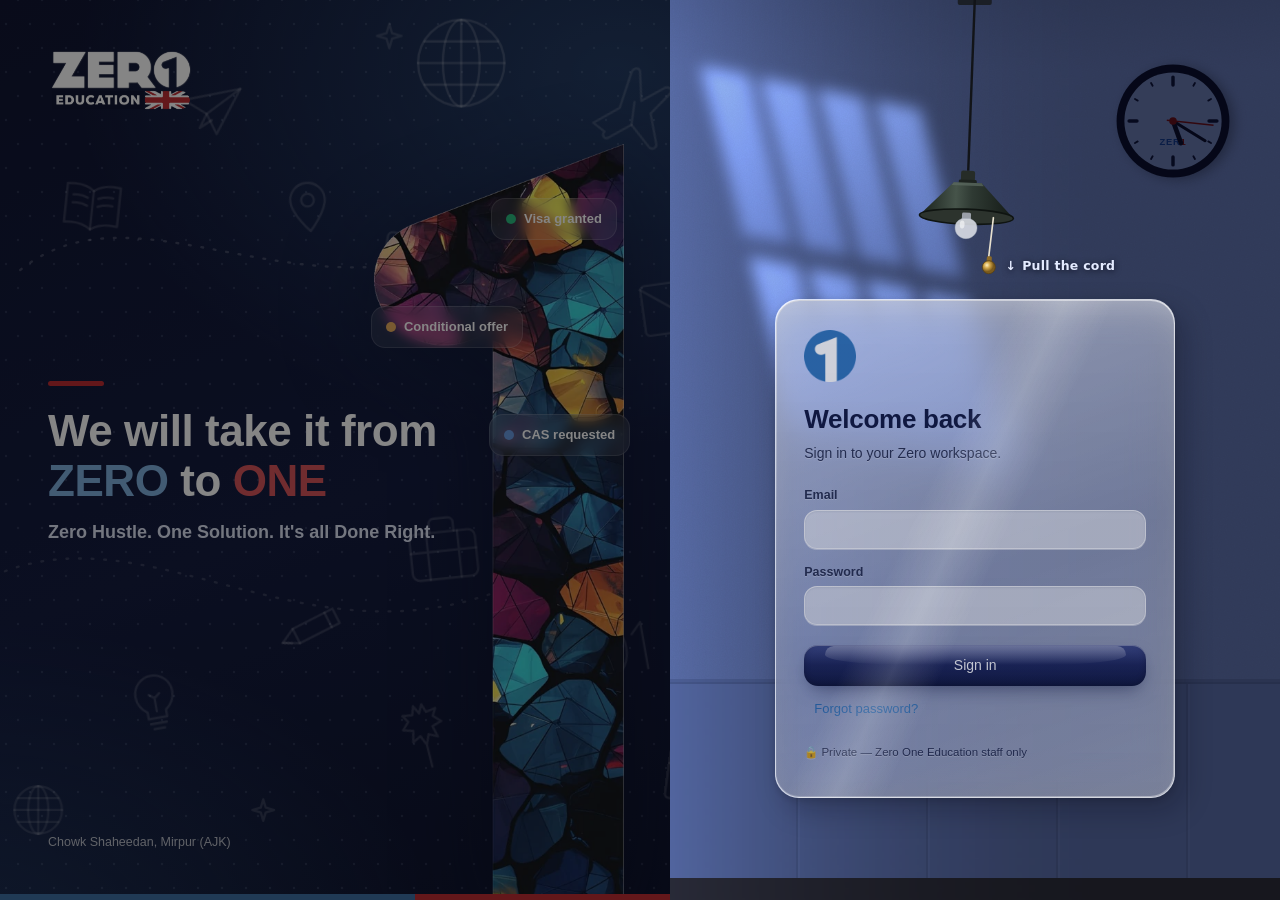
==== commit f696ae32: "Publish CRM from 4ae15a846a232cf5a0e470388f4b5d95f5771045" ====
--- a/index.html
+++ b/index.html
@@ -15,10 +15,13 @@
   <link rel="icon" type="image/png" sizes="64x64" href="favicon.png" />
   <link rel="icon" type="image/png" sizes="32x32" href="favicon-32.png" />
   <link rel="apple-touch-icon" href="apple-touch-icon.png" />
-  <script type="module" crossorigin src="./assets/main-BYMFWDOt.js"></script>
+  <link rel="manifest" href="manifest.webmanifest" />
+  <meta name="apple-mobile-web-app-capable" content="yes" />
+  <meta name="apple-mobile-web-app-title" content="Zero" />
+  <script type="module" crossorigin src="./assets/main-_g0G-Dya.js"></script>
   <link rel="modulepreload" crossorigin href="./assets/preload-helper-BVyPtwdl.js">
   <link rel="stylesheet" crossorigin href="./assets/preload-helper-Dmg2oVCT.css">
-  <link rel="stylesheet" crossorigin href="./assets/main-BeXBfN7S.css">
+  <link rel="stylesheet" crossorigin href="./assets/main-BBKH7Ogq.css">
 </head>
 <body>
   <div id="root"></div>
--- a/assets/main-BBKH7Ogq.css
+++ b/assets/main-BBKH7Ogq.css
@@ -0,0 +1 @@
+:root{--primary: #2d73ba;--primary-hover: #1f5c9c;--primary-soft: #e1edf9;--purple: #2d73ba;--navy: #0e153d;--navy-2: #172255;--brand-red: #ec2028;--bg: #f4f6fa;--surface: #ffffff;--surface-2: #f5f6f8;--hover: #dcdfec66;--border: #d0d4e4;--border-soft: #e6e9ef;--text: #323338;--text-2: #676879;--text-3: #9699a6;--shadow-sm: 0 1px 2px rgba(0, 0, 0, .06);--shadow: 0 4px 8px rgba(0, 0, 0, .08);--shadow-lg: 0 6px 20px rgba(0, 0, 0, .15);--radius: 8px;--radius-lg: 16px;--s-green: #00c875;--s-orange: #fdab3d;--s-red: #df2f4a;--s-grey: #c4c4c4;--s-blue: #579bfc;--s-purple: #a25ddc;--s-teal: #00b2b2;--s-pink: #ff5ac4;--s-dark-blue: #0086c0;--s-lime: #9cd326;--s-brown: #7f5347;--s-navy: #401694;--font: "Figtree", "Segoe UI", Roboto, Arial, sans-serif;--font-display: "Poppins", "Figtree", "Segoe UI", sans-serif}*{box-sizing:border-box}html,body,#root{height:100%;margin:0}body{font:14px/1.5 var(--font);color:var(--text);background:var(--bg);-webkit-font-smoothing:antialiased}button,input,select,textarea{font:inherit;color:inherit}a{color:var(--primary)}h1,h2,h3{font-family:var(--font-display);color:var(--text);margin:0;letter-spacing:-.01em}h1{font-size:26px;font-weight:600}h2{font-size:19px;font-weight:600}h3{font-size:15px;font-weight:600}.muted{color:var(--text-2)}.small{font-size:12.5px}.tiny{font-size:11.5px}.shell{display:flex;height:100vh;overflow:hidden}.sidebar{width:252px;flex-shrink:0;background:var(--surface);border-right:1px solid var(--border-soft);display:flex;flex-direction:column;padding:14px 10px;gap:4px;overflow-y:auto;transition:width .2s}.ws{display:flex;align-items:center;gap:10px;padding:6px 8px 14px;border-bottom:1px solid var(--border-soft);margin-bottom:8px}.logo{width:36px;height:36px;border-radius:10px;background:var(--navy);color:#fff;display:flex;align-items:center;justify-content:center;font-weight:900;font-size:15px;flex-shrink:0;letter-spacing:-.03em}.logo span{color:var(--brand-red)}.ws-logo{height:40px;width:auto;display:block;margin:0 auto 0 4px}.ws-text b{display:block;font-size:14px;line-height:1.2}.ws-text span{font-size:11.5px;color:var(--text-2)}.nav-section{font-size:11px;font-weight:700;color:var(--text-3);text-transform:uppercase;letter-spacing:.06em;padding:12px 10px 4px}.nav-item{display:flex;align-items:center;gap:10px;padding:8px 10px;border-radius:6px;color:var(--text);cursor:pointer;border:none;background:none;text-align:left;width:100%;font-size:14px;position:relative}.nav-item:hover{background:var(--hover)}.nav-item.active{background:var(--primary-soft);color:#00398d;font-weight:600}.nav-item svg{flex-shrink:0}.nav-badge{margin-left:auto;background:var(--s-red);color:#fff;font-size:10.5px;font-weight:700;border-radius:999px;padding:1px 7px}.main{flex:1;display:flex;flex-direction:column;min-width:0}.topbar{height:56px;flex-shrink:0;display:flex;align-items:center;gap:12px;padding:0 20px;background:var(--surface);border-bottom:1px solid var(--border-soft)}.topbar .search{flex:1;max-width:420px;position:relative}.topbar .search input{width:100%;padding:8px 12px 8px 34px;border:1px solid var(--border);border-radius:6px;background:var(--surface);outline:none}.topbar .search input:focus{border-color:var(--primary)}.topbar .search svg{position:absolute;left:10px;top:50%;transform:translateY(-50%);color:var(--text-3)}.content{flex:1;overflow-y:auto;padding:24px 28px 60px}.page-head{display:flex;align-items:flex-end;gap:16px;margin-bottom:18px;flex-wrap:wrap}.page-head .grow{flex:1;min-width:200px}.page-head p{margin:4px 0 0;color:var(--text-2)}.btn{display:inline-flex;align-items:center;gap:6px;border:none;border-radius:4px;padding:8px 16px;font-weight:500;cursor:pointer;background:var(--primary);color:#fff;white-space:nowrap;font-size:14px;line-height:1.3}.btn:hover{background:var(--primary-hover)}.btn:disabled{opacity:.5;cursor:default}.btn.secondary{background:var(--surface);color:var(--text);border:1px solid var(--border)}.btn.secondary:hover{background:var(--surface-2)}.btn.ghost{background:transparent;color:var(--text)}.btn.ghost:hover{background:var(--hover)}.btn.danger{background:var(--s-red)}.btn.sm{padding:5px 10px;font-size:13px}.icon-btn{width:34px;height:34px;border:none;background:transparent;border-radius:6px;display:inline-flex;align-items:center;justify-content:center;cursor:pointer;color:var(--text-2);position:relative}.icon-btn:hover{background:var(--hover);color:var(--text)}.field{display:flex;flex-direction:column;gap:5px}.field label{font-size:12.5px;font-weight:600;color:var(--text-2)}.input,.field input,.field select,.field textarea,select.input{padding:8px 10px;border:1px solid var(--border);border-radius:4px;background:var(--surface);outline:none;width:100%}.input:focus,.field input:focus,.field select:focus,.field textarea:focus{border-color:var(--primary);box-shadow:0 0 0 3px #2d73ba22}.grid-2{display:grid;grid-template-columns:1fr 1fr;gap:12px 14px}.grid-3{display:grid;grid-template-columns:repeat(3,1fr);gap:12px 14px}.row{display:flex;align-items:center;gap:8px;flex-wrap:wrap}.spacer{flex:1}.card{background:var(--surface);border-radius:var(--radius);box-shadow:var(--shadow-sm);border:1px solid var(--border-soft);padding:18px}.card+.card{margin-top:16px}.kpis{display:grid;grid-template-columns:repeat(auto-fill,minmax(200px,1fr));gap:14px;margin-bottom:18px}.kpi{background:var(--surface);border:1px solid var(--border-soft);border-radius:var(--radius);padding:16px 18px;position:relative;overflow:hidden;box-shadow:var(--shadow-sm);cursor:default}.kpi:before{content:"";position:absolute;left:0;top:0;bottom:0;width:5px;background:var(--kpi, var(--primary))}.kpi b{display:block;font-family:var(--font-display);font-size:30px;font-weight:600;line-height:1.1;margin-top:4px}.kpi span{font-size:13px;color:var(--text-2);font-weight:500}.dash-grid{display:grid;grid-template-columns:2fr 1fr;gap:16px}.welcome{border-radius:var(--radius-lg);padding:22px 26px;color:#fff;margin-bottom:18px;background:linear-gradient(120deg,#6161ff,#0073ea 55%,#00c875 130%);position:relative;overflow:hidden}.welcome h1{color:#fff;font-size:24px}.welcome p{margin:6px 0 0;opacity:.9}.welcome .blob{position:absolute;border-radius:50%;opacity:.18;background:#fff}.avatar{width:28px;height:28px;border-radius:50%;color:#fff;display:inline-flex;align-items:center;justify-content:center;font-size:11px;font-weight:700;flex-shrink:0;border:2px solid var(--surface)}.avatar.lg{width:40px;height:40px;font-size:14px}.avatar.unassigned{background:var(--surface-2)!important;color:var(--text-3);border:1px dashed var(--border)}.avatars{display:inline-flex}.avatars .avatar+.avatar{margin-left:-8px}.pill{display:inline-flex;align-items:center;justify-content:center;min-width:110px;height:32px;padding:0 10px;color:#fff;font-weight:500;font-size:13px;border-radius:0;white-space:nowrap;overflow:hidden;text-overflow:ellipsis}.pill.round{border-radius:999px;height:24px;min-width:0;font-size:12px;padding:0 10px}.chip{display:inline-flex;align-items:center;gap:5px;padding:2px 9px;border-radius:999px;font-size:12px;font-weight:600;background:var(--surface-2);color:var(--text-2)}.tag{display:inline-block;padding:1px 8px;border-radius:4px;font-size:11.5px;background:#e5f4ff;color:#1f76c2;margin-right:4px}.group{margin-bottom:26px}.group-head{display:flex;align-items:center;gap:8px;margin-bottom:6px;cursor:pointer;-webkit-user-select:none;user-select:none}.group-head h3{color:var(--gc);font-size:16px}.group-head .count{color:var(--text-3);font-size:12.5px}.tbl-wrap{overflow-x:auto}.tbl{border-collapse:separate;border-spacing:0;width:100%;min-width:760px;background:var(--surface)}.tbl th{font-weight:500;font-size:13px;color:var(--text-2);text-align:center;padding:7px 8px;border-top:1px solid var(--border-soft);border-bottom:1px solid var(--border-soft);border-right:1px solid var(--border-soft);background:var(--surface);white-space:nowrap}.tbl th:first-child{text-align:left;border-left:6px solid var(--gc);border-top-left-radius:6px}.tbl td{padding:0 8px;height:38px;border-bottom:1px solid var(--border-soft);border-right:1px solid var(--border-soft);text-align:center;font-size:13.5px}.tbl td:first-child{text-align:left;border-left:6px solid var(--gc);opacity:1}.tbl tr:hover td{background:#f5f6f8}.tbl td.status-cell{padding:0}.tbl td.status-cell .pill{width:100%;min-width:0;height:37px;cursor:pointer}.tbl .name-cell{display:flex;align-items:center;gap:8px;cursor:pointer;font-weight:500}.tbl .name-cell:hover .nm{color:var(--primary)}.tbl .add-row td{color:var(--text-3);cursor:pointer;text-align:left}.tbl .add-row input{border:none;outline:none;width:100%;padding:8px 0;background:transparent}.tbl .summary td{height:30px;border-bottom:none}.stack-bar{display:flex;height:22px;border-radius:2px;overflow:hidden;margin:0 8px}.stack-bar i{display:block;height:100%}.progress{height:8px;background:var(--surface-2);border-radius:999px;overflow:hidden}.progress i{display:block;height:100%;background:var(--s-green);border-radius:999px}.menu{position:fixed;z-index:1000;background:var(--surface);border-radius:8px;box-shadow:var(--shadow-lg);padding:8px;min-width:200px;max-height:60vh;overflow-y:auto}.menu .opt{display:block;width:100%;margin:3px 0;border:none;cursor:pointer;color:#fff;padding:7px 12px;font-weight:500;border-radius:2px;text-align:center}.menu .opt:hover{filter:brightness(.93)}.menu .item{display:flex;align-items:center;gap:8px;width:100%;border:none;background:none;padding:7px 10px;border-radius:4px;cursor:pointer;text-align:left}.menu .item:hover{background:var(--hover)}.kanban{display:flex;gap:14px;align-items:flex-start;overflow-x:auto;padding-bottom:12px}.kcol{width:280px;flex-shrink:0;background:var(--surface-2);border-radius:8px;padding:0 0 10px}.kcol-head{color:#fff;font-weight:600;padding:10px 12px;border-radius:8px 8px 0 0;display:flex;justify-content:space-between}.kcol-body{padding:8px;min-height:60px;display:flex;flex-direction:column;gap:8px}.kcol.drop{outline:2px dashed var(--primary)}.kcard{background:var(--surface);border-radius:8px;padding:10px 12px;box-shadow:var(--shadow-sm);border:1px solid var(--border-soft);cursor:grab}.kcard:hover{box-shadow:var(--shadow)}.kcard .t{font-weight:600;margin-bottom:6px}.toolbar{display:flex;align-items:center;gap:8px;margin-bottom:16px;flex-wrap:wrap}.views{display:inline-flex;border-bottom:1px solid var(--border-soft);gap:4px}.views button{border:none;background:none;padding:8px 12px;cursor:pointer;color:var(--text-2);border-bottom:2px solid transparent;font-weight:500;display:inline-flex;gap:6px;align-items:center}.views button.on{color:var(--primary);border-bottom-color:var(--primary)}.seg{display:inline-flex;background:var(--surface-2);border-radius:6px;padding:3px}.seg button{border:none;background:none;padding:5px 12px;border-radius:4px;cursor:pointer;color:var(--text-2);font-weight:500}.seg button.on{background:var(--surface);color:var(--text);box-shadow:var(--shadow-sm)}.overlay{position:fixed;top:0;right:0;bottom:0;left:0;background:#292f4c73;z-index:900;display:flex;justify-content:flex-end;animation:fade .15s}.overlay.center{justify-content:center;align-items:center;padding:20px}@keyframes fade{0%{opacity:0}}@keyframes slide{0%{transform:translate(40px);opacity:.4}}.drawer{width:min(760px,100%);height:100%;background:var(--surface);display:flex;flex-direction:column;animation:slide .2s;box-shadow:var(--shadow-lg)}.drawer-head{padding:18px 24px 0;border-bottom:1px solid var(--border-soft)}.drawer-body{flex:1;overflow-y:auto;padding:20px 24px 40px}.modal{width:min(560px,100%);background:var(--surface);border-radius:12px;box-shadow:var(--shadow-lg);max-height:90vh;display:flex;flex-direction:column}.modal-head{padding:18px 22px 10px;display:flex;align-items:center}.modal-body{padding:6px 22px 10px;overflow-y:auto}.modal-foot{padding:14px 22px 18px;display:flex;justify-content:flex-end;gap:8px}.timeline{display:flex;flex-direction:column;gap:2px}.tl-item{display:flex;gap:10px;padding:10px 0;border-bottom:1px solid var(--border-soft)}.tl-ico{width:30px;height:30px;border-radius:50%;display:flex;align-items:center;justify-content:center;flex-shrink:0;color:#fff;font-size:14px}.tl-body{flex:1;min-width:0;white-space:pre-wrap}.tracker{display:flex;align-items:flex-start;gap:0;margin:14px 0 4px;overflow-x:auto;padding-bottom:4px}.tracker .st{flex:1;min-width:92px;text-align:center;position:relative;font-size:11.5px;color:var(--text-3);font-weight:600;cursor:pointer}.tracker .st i{display:block;width:22px;height:22px;margin:0 auto 6px;border-radius:50%;background:var(--surface-2);border:2px solid var(--border);position:relative;z-index:1}.tracker .st:before{content:"";position:absolute;top:11px;left:-50%;right:50%;height:3px;background:var(--border)}.tracker .st:first-child:before{display:none}.tracker .st.done{color:var(--text)}.tracker .st.done i{background:var(--s-green);border-color:var(--s-green)}.tracker .st.done:before{background:var(--s-green)}.tracker .st.cur i{background:var(--primary);border-color:var(--primary);box-shadow:0 0 0 5px #2d73ba33}.tracker .st.cur{color:var(--primary)}.auth{min-height:100vh;display:grid;grid-template-columns:1.1fr 1fr}.auth-art{background:linear-gradient(140deg,#0b123c,#2b2f8f 45%,#6161ff 75%,#0073ea);color:#fff;padding:48px;display:flex;flex-direction:column;justify-content:space-between;position:relative;overflow:hidden}.auth-art h1{color:#fff;font-size:38px;line-height:1.15;max-width:460px}.auth-art p{opacity:.85;max-width:420px;font-size:15px}.auth-form{display:flex;align-items:center;justify-content:center;padding:30px;background:var(--surface)}.auth-card{width:100%;max-width:380px}.auth-card .field+.field{margin-top:14px}.floaty{position:absolute;border-radius:14px;padding:10px 14px;background:#ffffff1f;-webkit-backdrop-filter:blur(6px);backdrop-filter:blur(6px);font-size:13px;font-weight:600;display:flex;align-items:center;gap:8px}.floaty i{width:10px;height:10px;border-radius:50%;display:inline-block}.toast-wrap{position:fixed;bottom:22px;left:50%;transform:translate(-50%);z-index:2000;display:flex;flex-direction:column;gap:8px;align-items:center}.toast{background:#323338;color:#fff;padding:10px 18px;border-radius:8px;box-shadow:var(--shadow-lg);font-weight:500;animation:fade .2s}.empty{text-align:center;padding:44px 20px;color:var(--text-2)}.empty .art{font-size:46px;margin-bottom:8px}.tabs{display:flex;gap:2px;margin-top:12px}.tabs button{border:none;background:none;padding:9px 14px;cursor:pointer;color:var(--text-2);border-bottom:2px solid transparent;font-weight:500}.tabs button.on{color:var(--primary);border-bottom-color:var(--primary)}.list-row{display:flex;align-items:center;gap:10px;padding:10px 0;border-bottom:1px solid var(--border-soft)}.list-row:last-child{border-bottom:none}.perm-table{width:100%;border-collapse:collapse;font-size:13px}.perm-table th,.perm-table td{padding:8px;border-bottom:1px solid var(--border-soft);text-align:center}.perm-table th:first-child,.perm-table td:first-child{text-align:left}.perm-table thead th{color:var(--text-2);font-weight:600;white-space:nowrap}.perm-table tr.grp td{background:var(--surface-2);font-size:11px;font-weight:700;text-transform:uppercase;color:var(--text-2);letter-spacing:.05em}.perm-table input{width:16px;height:16px;cursor:pointer;accent-color:var(--primary)}.badge{display:inline-block;font-size:11px;font-weight:700;padding:2px 8px;border-radius:999px}.badge.green{background:#dcf8eb;color:#007a48}.badge.orange{background:#fff0db;color:#b36b00}.badge.red{background:#fde4e8;color:#b0172f}.badge.blue{background:#e1efff;color:#0060b9}.badge.grey{background:var(--surface-2);color:var(--text-2)}.dot{width:8px;height:8px;border-radius:50%;display:inline-block}.loading{display:flex;align-items:center;justify-content:center;height:100vh;flex-direction:column;gap:14px;color:var(--text-2)}.spinner{width:34px;height:34px;border-radius:50%;border:3px solid var(--primary-soft);border-top-color:var(--primary);animation:spin .8s linear infinite}@keyframes spin{to{transform:rotate(360deg)}}.confetti{position:fixed;top:-10px;width:9px;height:14px;z-index:3000;pointer-events:none;animation:fall 1.6s ease-in forwards}@keyframes fall{to{transform:translateY(105vh) rotate(720deg);opacity:.7}}.mobile-only{display:none}@media (max-width: 900px){.auth{grid-template-columns:1fr}.auth-art{display:none}.dash-grid{grid-template-columns:1fr}.sidebar{position:fixed;z-index:800;height:100%;left:0;top:0;box-shadow:var(--shadow-lg);transform:translate(-100%);transition:transform .2s}.sidebar.open{transform:none}.mobile-only{display:inline-flex}.content{padding:16px}.grid-2,.grid-3{grid-template-columns:1fr}.kpis{grid-template-columns:repeat(2,1fr);gap:10px}.kpi b{font-size:24px}}.portal-tab .card{margin-bottom:14px}.portal-tab .card+.card{margin-top:0}.chip-ok{color:#00a862;font-weight:700}.chip-off{color:var(--s-red);font-weight:700}.cred-box{background:var(--surface-2);border-radius:10px;padding:12px 14px;display:grid;gap:8px}.cred-box>div{display:flex;flex-direction:column}.cred-box b{font-size:15.5px;word-break:break-all}.mono{font-family:ui-monospace,Consolas,monospace;letter-spacing:.06em;font-size:18px!important}.btn.wa,a.btn.wa{background:#25d366;color:#fff;text-decoration:none}.btn.wa:hover{background:#1ebe5b}.wa-btn{margin-top:10px;color:#128c4b!important;text-decoration:none}.req-list{display:grid;gap:10px;margin-top:10px}.req-row{border:1px solid var(--border-soft);border-radius:10px;padding:12px 14px}.reject-note{color:var(--s-red);margin-top:6px}.file-chips{display:flex;flex-wrap:wrap;gap:6px;margin-top:8px}.file-chip{display:inline-flex;align-items:center;gap:6px;background:var(--surface-2);border-radius:8px;padding:3px 4px 3px 9px;font-size:13px}.linkish{border:0;background:none;padding:0;color:var(--primary);cursor:pointer;text-align:left;font:inherit}.linkish:hover{text-decoration:underline}.preset-grid{display:flex;flex-wrap:wrap;gap:6px}.preset{border:1px solid var(--border);background:var(--surface);border-radius:999px;padding:5px 11px;font-size:13px;cursor:pointer}.preset.on{background:var(--primary);border-color:var(--primary);color:#fff}.letter-up{display:flex;gap:8px;flex-wrap:wrap;align-items:center;padding:10px;background:var(--surface-2);border-radius:10px;margin-bottom:10px}.letters{display:grid;gap:4px}.letter-row{display:flex;align-items:center;gap:10px;padding:9px 6px;border-bottom:1px solid var(--border-soft)}.letter-row:last-child{border-bottom:0}.letter-row.hidden-letter{opacity:.55}.letter-ic{width:34px;height:34px;border-radius:8px;background:#e5f4ff;color:var(--primary);display:flex;align-items:center;justify-content:center;flex-shrink:0}.editable{cursor:text;display:inline-flex;gap:6px;align-items:center}.editable svg{opacity:.35}.editable:hover svg{opacity:1}.hd{display:grid;grid-template-columns:340px 1fr;gap:14px;align-items:start}.hd .card+.card{margin-top:0}.hd-list{padding:10px;max-height:calc(100vh - 190px);overflow-y:auto}.hd-item{display:block;width:100%;text-align:left;border:0;background:none;border-radius:8px;padding:10px;cursor:pointer;position:relative;border-bottom:1px solid var(--border-soft)}.hd-item:hover{background:var(--surface-2)}.hd-item.on{background:#e5f4ff}.hd-item.unread .hd-sub,.hd-item.unread .hd-name{font-weight:700}.hd-name{font-weight:600;margin-top:4px}.hd-sub{color:var(--text-2);white-space:nowrap;overflow:hidden;text-overflow:ellipsis;padding-right:14px}.hd-dot{position:absolute;right:10px;top:50%;width:9px;height:9px;border-radius:50%;background:var(--s-red)}.hd-topic{display:inline-block;color:#fff;font-size:11px;font-weight:700;padding:1px 8px;border-radius:4px;text-transform:uppercase;letter-spacing:.03em}.hd-chat{padding:0;min-height:420px;display:flex;flex-direction:column}.hd-chat>.empty{margin:auto}.hd-thread{display:flex;flex-direction:column;height:calc(100vh - 190px);min-height:420px}.hd-head{display:flex;gap:10px;align-items:flex-start;padding:14px 18px 10px;border-bottom:1px solid var(--border-soft)}.hd-route{padding:8px 18px;border-bottom:1px solid var(--border-soft);background:var(--surface-2)}.hd-route select{width:auto;max-width:180px;padding:4px 8px}.hd-msgs{flex:1;overflow-y:auto;padding:16px 18px;display:flex;flex-direction:column;gap:12px}.hd-msg{max-width:78%}.hd-msg.us{align-self:flex-end;text-align:right}.hd-by{font-size:12.5px;font-weight:600;color:var(--text-2);margin-bottom:3px;display:flex;gap:6px;align-items:center}.hd-msg.us .hd-by{justify-content:flex-end}.hd-by .avatar{width:20px;height:20px;font-size:9px}.hd-bubble{display:inline-block;text-align:left;padding:9px 13px;background:var(--surface-2);white-space:pre-wrap;word-wrap:break-word;border-radius:14px 14px 14px 4px}.hd-msg.us .hd-bubble{background:var(--primary);color:#fff;border-bottom-left-radius:14px;border-bottom-right-radius:4px}.hd-reply{border-top:1px solid var(--border-soft);padding:12px 18px}@media (max-width: 900px){.hd{grid-template-columns:1fr}.hd.has-sel .hd-list{display:none}.hd:not(.has-sel) .hd-chat{display:none}.hd-list{max-height:none}.hd-thread{height:calc(100vh - 150px)}.hd-msg{max-width:92%}}.doodles{position:absolute;top:0;right:0;bottom:0;left:0;width:100%;height:100%;pointer-events:none;z-index:0}.auth-art>*:not(.doodles):not(.floaty):not(.auth-one){position:relative;z-index:1}.floaty{z-index:1}.auth-one{position:absolute;right:7%;bottom:0;height:84%;width:auto;z-index:0;pointer-events:none;filter:drop-shadow(0 24px 48px rgba(5,10,40,.45))}@media (max-width: 1250px){.auth-one{right:2%;height:70%;opacity:.55}}.export-list{display:grid;gap:4px}.export-row{display:flex;gap:10px;align-items:center;padding:8px 10px;border:1px solid var(--border-soft);border-radius:8px;cursor:pointer}.export-row:hover{background:var(--surface-2)}.acct-grid{display:grid;grid-template-columns:repeat(auto-fill,minmax(240px,1fr));gap:12px}.acct-grid .card+.card{margin-top:0}.acct-card{display:flex;flex-direction:column;gap:4px}.acct-bal{font-family:var(--font-display);font-size:24px;font-weight:600;margin-top:6px}.cb-line{display:flex;justify-content:space-between;font-size:13.5px;padding:3px 0}.cb-line.in b{color:#00a862}.cb-line.out b{color:#df2f4a}.cb-line.total{border-top:1px solid var(--border-soft);margin-top:4px;padding-top:6px;font-size:15px}.fin-tbl td,.fin-tbl th{text-align:left}.in-text{color:#00a862}.out-text{color:#df2f4a}.ok-text{color:#00a862}.warn-text{color:#b36b00}.dim-row{opacity:.5}.rep-line{display:flex;justify-content:space-between;gap:10px;padding:7px 0;border-bottom:1px solid var(--border-soft);font-size:14px}.rep-big{font-family:var(--font-display);font-size:22px;font-weight:600;margin:6px 0}.pick-list{display:grid;margin-top:6px;border:1px solid var(--border-soft);border-radius:8px;max-height:240px;overflow-y:auto}.pick-list button{display:flex;justify-content:space-between;gap:10px;border:0;border-bottom:1px solid var(--border-soft);background:var(--surface);padding:8px 10px;cursor:pointer;text-align:left}.pick-list button:hover{background:#e5f4ff}.receipt-done{text-align:center;background:#f3fbf6;border-radius:12px;padding:18px}.receipt-done b{display:block;font-size:24px;font-family:var(--font-display);color:#0b123c;margin:4px 0}.fee-line{display:flex;align-items:center;gap:10px;padding:9px 0;border-bottom:1px solid var(--border-soft)}.fee-line:last-child{border-bottom:0}.sidebar{background:var(--navy);border-right:0;color:#c9d2ee}.sidebar .ws{border-bottom-color:#ffffff14;padding:10px 8px 18px}.ws-logo{height:46px;margin:0 auto 0 6px}.sidebar .nav-item{color:#c9d2ee}.sidebar .nav-item:hover{background:#ffffff10;color:#fff}.sidebar .nav-item.active{background:linear-gradient(90deg,#2d73ba,#2d73ba99);color:#fff;font-weight:600}.sidebar .nav-item.active:before{content:"";position:absolute;left:-10px;top:8px;bottom:8px;width:4px;border-radius:0 4px 4px 0;background:var(--brand-red)}.sidebar .nav-section{color:#7d89b8}.sidebar .muted{color:#8a95c2!important}.sidebar-foot{display:flex;align-items:center;gap:8px;padding:10px;border-top:1px solid #ffffff14;color:#8a95c2;font-size:11.5px}.sidebar-foot img{width:22px;height:22px;opacity:.9}.sidebar::-webkit-scrollbar{width:8px}.sidebar::-webkit-scrollbar-thumb{background:#fff2;border-radius:8px}.topbar{box-shadow:0 1px 0 var(--border-soft)}.nav-item.active{color:#fff}.auth-art{background:radial-gradient(900px 620px at 92% 8%,#2d73ba66 0%,transparent 60%),radial-gradient(760px 520px at -5% 105%,#2d73ba40 0%,transparent 62%),linear-gradient(160deg,#0e153d,#111c4d 55%,#0c1336)}.auth-art:after{content:"";position:absolute;left:0;right:0;bottom:0;height:6px;background:linear-gradient(90deg,#2d73ba 0,#2d73ba 62%,#ec2028 62%,#ec2028);z-index:2}.auth-logo{height:64px;width:auto;display:block}.tag-bar{width:56px;height:5px;border-radius:4px;background:var(--brand-red);margin-bottom:20px}.auth-art h1.tagline{font-size:44px;line-height:1.12;max-width:480px;font-weight:700}.auth-art h1.tagline .z{color:#6fb2f2}.auth-art h1.tagline .o{color:#ff4a52}.auth-art p.tagline-sub{font-size:18px;font-weight:600;color:#dbe3fa;opacity:1;margin-top:14px;max-width:470px}.floaty{background:#ffffff16;border:1px solid #ffffff22}.auth-form{background:var(--surface);position:relative}.auth-mark{width:52px;height:52px;margin-bottom:18px;display:block}.auth-card h1{color:var(--navy)}.auth-card .btn:not(.ghost){background:var(--navy)}.auth-card .btn:not(.ghost):hover{background:var(--navy-2)}.auth-foot{margin-top:30px;display:flex;align-items:center;gap:6px}@media (max-width: 900px){.hide-mobile{display:none!important}}.lamp-room.auth-form{align-items:center}.lamp-room .auth-card{padding:30px 28px 24px;max-width:400px}.lamp-room .auth-card .auth-foot{margin-top:22px}@media (max-width: 900px){.lamp-room.auth-form{min-height:100vh;padding-left:14px;padding-right:14px}}.doodles .dd{transform-box:fill-box;transform-origin:center;will-change:transform}canvas.dd-dots{position:absolute;top:0;right:0;bottom:0;left:0;width:100%;height:100%;pointer-events:none;z-index:0}.main{position:relative;isolation:isolate;background:radial-gradient(1200px 600px at 100% 0%,rgba(45,115,186,.05),transparent 60%),radial-gradient(900px 600px at 0% 100%,rgba(236,32,40,.025),transparent 60%),var(--bg)}.app-dots{position:absolute;left:0;right:0;top:56px;bottom:0;width:100%;height:calc(100% - 56px);pointer-events:none;z-index:-1}.card,.kpi{background:linear-gradient(180deg,#fffffff7,#fafbfeed);border:1px solid rgba(214,221,235,.75);box-shadow:inset 0 1px #fff,0 1px 2px #1018400a,0 8px 24px -14px #10184029}.kcard{background:linear-gradient(180deg,#fff,#fafbfe);border:1px solid rgba(214,221,235,.8);box-shadow:inset 0 1px #fff,0 1px 2px #1018400d,0 4px 12px -8px #10184024}.topbar{background:linear-gradient(180deg,#ffffffeb,#fafbfedb);-webkit-backdrop-filter:blur(12px) saturate(150%);backdrop-filter:blur(12px) saturate(150%);box-shadow:inset 0 -1px #d6ddebcc,0 6px 18px -14px #10184040}.modal,.menu{background:linear-gradient(180deg,#ffffffed,#f8fafee0);-webkit-backdrop-filter:blur(20px) saturate(170%);backdrop-filter:blur(20px) saturate(170%);border:1px solid rgba(255,255,255,.8);box-shadow:inset 0 1px #fff,0 24px 60px -20px #0e153d59,0 2px 6px #0e153d0f}.modal{border-radius:16px}.drawer{background:linear-gradient(180deg,#fffffff5,#f8fafeed);-webkit-backdrop-filter:blur(20px) saturate(160%);backdrop-filter:blur(20px) saturate(160%);box-shadow:inset 1px 0 #ffffffe6,-24px 0 60px -24px #0e153d59}.overlay{background:#1e264652;-webkit-backdrop-filter:blur(3px);backdrop-filter:blur(3px)}.btn:not(.ghost){box-shadow:inset 0 1px #ffffff38,0 4px 10px -6px #2d73ba99;background-image:linear-gradient(180deg,#ffffff1f,#fff0)}.dash-grid>.card+.card{margin-top:0}.pf{--pf-empty: #eef1f6;--pf-ink: #0e153d;--pf-ink-2: #4a5272;--pf-ink-3: #7c839e;--pf-line: #e3e8f1;--pf-gold: #b8892b;--pf-gold-soft: #fbf3e2}.pf-tabs{margin:0 0 18px;border-bottom:1px solid var(--pf-line)}.pf-tabs button{display:inline-flex;align-items:center;gap:7px;margin-bottom:-1px}.pf-filters{display:flex;align-items:center;gap:12px;flex-wrap:wrap;margin:0 0 16px}.pf-seg{background:#eef1f7;border-radius:10px;padding:3px}.pf-seg button{border-radius:8px;padding:6px 12px;font-size:13.5px;display:inline-flex;align-items:center;gap:6px}.pf-seg button.on{color:var(--pf-ink);font-weight:600;box-shadow:0 1px 2px #0e153d14,0 0 0 1px #0e153d0a}.pf-seg.sm button{padding:4px 10px;font-size:12.5px}.pf-range{display:inline-flex;align-items:center;gap:8px}.pf-range .input{width:150px;padding:6px 10px}.pf-range span,.pf-period-note{color:var(--pf-ink-3);font-size:13px}.pf-chip-sel{display:inline-flex;align-items:center;gap:6px;background:#e8f0fa;color:#1f5c9c;font-weight:600;font-size:13px;padding:5px 10px;border-radius:8px}.pf-busy{opacity:.6;transition:opacity .2s;pointer-events:none}.pf-loading{display:flex;justify-content:center;padding:60px 0}.pf-notice{display:flex;gap:12px;align-items:flex-start;background:#f2f6fc;border:1px solid #d9e5f5;color:#23365c;border-radius:12px;padding:12px 16px;margin-bottom:16px;font-size:13.5px}.pf-notice svg{flex-shrink:0;margin-top:1px;color:#2d73ba}.pf-notice a{font-weight:600}.pf-label{display:block;font-size:12.5px;font-weight:600;color:var(--pf-ink-3);letter-spacing:.01em}.pf-card{padding:20px 22px}.card.pf-card+.card.pf-card,.pf-card+.pf-card{margin-top:16px}.pf-card-head{display:flex;align-items:flex-start;gap:16px;justify-content:space-between;margin-bottom:16px}.pf-card-head h3{font-size:16px;color:var(--pf-ink)}.pf-card-head p{margin:3px 0 0;color:var(--pf-ink-3);font-size:13px}.pf-hero-row{display:grid;grid-template-columns:minmax(260px,340px) 1fr;gap:16px;margin-bottom:16px}.pf-hero{padding:20px 22px;display:flex;flex-direction:column;gap:8px}.pf-hero-num{font-family:var(--font);font-weight:650;font-size:56px;line-height:1;color:var(--pf-ink);letter-spacing:-.02em}.pf-hero-num small{font-size:18px;font-weight:500;color:var(--pf-ink-3);margin-left:4px;letter-spacing:0}.pf-hero-meta{display:flex;align-items:center;gap:10px;flex-wrap:wrap;margin-bottom:4px}.pf-explain{margin:6px 0 0;font-size:12.5px;color:var(--pf-ink-3);line-height:1.5}.pf-stats{display:grid;grid-template-columns:repeat(2,minmax(0,1fr));gap:16px}.pf-stat{padding:16px 18px;display:flex;flex-direction:column;gap:6px;margin:0!important}.pf-stat-num{font-family:var(--font);font-size:28px;font-weight:650;color:var(--pf-ink);line-height:1.1;letter-spacing:-.01em}.pf-delta{display:inline-flex;align-items:center;gap:3px;font-size:12.5px;font-weight:600}.pf-delta.good{color:#0b7a3e}.pf-delta.bad{color:#b42335}.pf-delta.flat{color:var(--pf-ink-3);font-weight:500}.pf-band{display:inline-flex;align-items:center;gap:5px;font-size:12px;font-weight:700;padding:3px 9px 3px 7px;border-radius:999px}.pf-band.good{background:#e3f6ea;color:#0b6b37}.pf-band.info{background:#e6effa;color:#1f5c9c}.pf-band.warn{background:#fdf1d9;color:#8a5a00}.pf-band.bad{background:#fde8ea;color:#a51d2d}.pf-band.none{background:#eef1f6;color:var(--pf-ink-3)}.pf-band-row{display:flex;align-items:center;gap:12px;padding:6px 0;font-size:13px;color:var(--pf-ink-2)}.pf-meter{position:relative;height:8px;border-radius:999px;background:#e7eef9;overflow:visible}.pf-meter.sm{height:6px;width:92px}.pf-meter-fill{position:absolute;inset:0 auto 0 0;border-radius:999px;transition:width .5s cubic-bezier(.2,.8,.2,1)}.pf-meter-target{position:absolute;top:-3px;bottom:-3px;width:2px;margin-left:-1px;background:var(--pf-ink);border-radius:2px;opacity:.55}.pf-meter.sm .pf-meter-target{top:-2px;bottom:-2px}.pf-table-wrap{overflow-x:auto;margin:0 -6px}.pf-table{width:100%;border-collapse:separate;border-spacing:0;font-size:13.5px}.pf-table th{text-align:left;font-size:12px;font-weight:600;color:var(--pf-ink-3);padding:8px 10px;border-bottom:1px solid var(--pf-line);white-space:nowrap}.pf-table td{padding:10px;border-bottom:1px solid #eef1f6;vertical-align:middle}.pf-table tr:last-child td{border-bottom:0}.pf-table .num{text-align:right;font-variant-numeric:tabular-nums}.pf-table.compact td,.pf-table.compact th{padding:6px 8px}.pf-tr{cursor:pointer;transition:background .12s}.pf-tr:hover,.pf-tr:focus-visible{background:#f5f8fd;outline:none}.pf-tr:hover .pf-go{color:var(--primary);transform:translate(2px)}.pf-rank{font-weight:700;color:var(--pf-ink-2);width:30px}.pf-person{display:flex;align-items:center;gap:10px;min-width:190px}.pf-person b{display:block;color:var(--pf-ink);font-weight:600}.pf-person span{font-size:12px;color:var(--pf-ink-3)}.pf-score-cell{white-space:nowrap}.pf-score-cell b{display:inline-block;width:30px;font-size:16px;color:var(--pf-ink);font-variant-numeric:tabular-nums}.pf-score-cell .pf-meter{display:inline-block;vertical-align:middle}.pf-hl{color:var(--pf-ink-2);font-size:13px;max-width:280px}.pf-go{color:var(--pf-ink-3);width:24px;transition:transform .15s,color .15s}.pf-id{display:inline-block;font-family:ui-monospace,SF Mono,Menlo,Consolas,monospace;font-size:12px;font-weight:600;letter-spacing:.02em;color:#1f5c9c;background:#edf3fb;border:1px solid #d6e3f4;border-radius:6px;padding:1px 7px}.pf-id.sm{font-size:11px;padding:0 5px}.pf-avatar{display:inline-flex;align-items:center;justify-content:center;border-radius:50%;color:#fff;font-weight:700;flex-shrink:0;letter-spacing:.02em;box-shadow:inset 0 1px #ffffff40,0 1px 2px #0e153d26}.pf-chart{position:relative;width:100%}.pf-chart svg{display:block;overflow:visible}.pf-grid{stroke:#edf0f5;stroke-width:1}.pf-base{stroke:#cfd6e3;stroke-width:1}.pf-ref{stroke:var(--pf-ink);stroke-width:1;opacity:.35}.pf-ref-label{font-size:11px;fill:var(--pf-ink-2);font-weight:600}.pf-axis{font-size:11px;fill:var(--pf-ink-3)}.pf-axis.strong{fill:var(--pf-ink);font-weight:700}.pf-row-label{font-size:12.5px;fill:var(--pf-ink-2);font-weight:500}.pf-bar{fill:#2d73ba;transition:fill .15s}.pf-col.partial .pf-bar{fill:#86b6ef}.pf-col.sel .pf-bar{fill:#0e153d}.pf-col{cursor:pointer;outline:none}.pf-col:hover .pf-bar,.pf-col:focus-visible .pf-bar{fill:#1f5c9c}.pf-col:focus-visible .pf-hit{fill:#2d73ba14}.pf-hit{fill:transparent}.pf-bar-label{font-size:11.5px;fill:var(--pf-ink)}.pf-bar-tag{fill:var(--pf-ink-3);font-weight:600;font-size:10.5px}.pf-cell{cursor:pointer;outline:none;stroke:#fff;stroke-width:0;transition:stroke-width .1s}.pf-cell:hover,.pf-cell:focus-visible{stroke:var(--pf-ink);stroke-width:2px}.pf-cell.partial{opacity:.75}.pf-spark{display:block}.pf-spark-line{fill:none;stroke:#98a3bd;stroke-width:2;stroke-linejoin:round;stroke-linecap:round}.pf-spark-dot{fill:#2d73ba;stroke:#fff;stroke-width:2}.pf-spark-ref{stroke:#e3e8f1;stroke-width:1}.pf-legend{display:flex;flex-wrap:wrap;align-items:center;gap:6px 14px;margin-top:12px;font-size:12px;color:var(--pf-ink-3)}.pf-legend-item{display:inline-flex;align-items:center;gap:6px}.pf-legend-item i{width:12px;height:12px;border-radius:3px;display:inline-block}.pf-tip{position:fixed;z-index:3000;pointer-events:none;min-width:150px;max-width:260px;padding:10px 12px;border-radius:10px;background:#0e153df0;color:#fff;font-size:12.5px;box-shadow:0 10px 30px -8px #0e153d73;transition:opacity .1s;-webkit-backdrop-filter:blur(8px);backdrop-filter:blur(8px)}.pf-tip-head{font-size:11.5px;color:#b9c4e4;margin-bottom:6px;font-weight:600}.pf-tip-row{display:flex;align-items:baseline;gap:6px;line-height:1.6}.pf-tip-row b{font-size:14px;font-variant-numeric:tabular-nums}.pf-tip-row span{color:#c8d1ec}.pf-tip-note{margin-top:6px;color:#c8d1ec;font-size:12px;line-height:1.4}.pf-back{display:inline-flex;align-items:center;gap:4px;border:0;background:none;color:var(--pf-ink-3);font-weight:600;cursor:pointer;padding:4px 0;margin-bottom:10px}.pf-back:hover{color:var(--primary)}.pf-person-head{display:flex;align-items:center;gap:18px;margin-bottom:18px}.pf-person-head h1{font-size:26px;color:var(--pf-ink)}.pf-person-meta{display:flex;flex-wrap:wrap;align-items:center;gap:6px 14px;margin-top:6px;color:var(--pf-ink-3);font-size:13.5px}.pf-wins{display:inline-flex;align-items:center;gap:5px;color:var(--pf-gold);font-weight:700;background:var(--pf-gold-soft);padding:2px 9px;border-radius:999px}.pf-two{display:grid;grid-template-columns:minmax(0,1.25fr) minmax(0,1fr);gap:16px;margin-top:16px;align-items:start}.pf-two>.pf-card+.pf-card,.pf-two>div>.pf-card+.pf-card{margin-top:0}.pf-two>div>.pf-card+.pf-card{margin-top:16px}.pf-insights{display:grid;grid-template-columns:1fr 1fr;gap:12px;margin-top:14px}.pf-insight{display:flex;gap:10px;align-items:flex-start;padding:12px 14px;border-radius:12px;background:#f6f8fc;border:1px solid var(--pf-line);font-size:13px}.pf-insight b{display:block;color:var(--pf-ink);margin-bottom:2px}.pf-insight span{color:var(--pf-ink-2);line-height:1.45}.pf-insight.good svg{color:#0b7a3e;margin-top:2px;flex-shrink:0}.pf-insight.bad svg{color:#b42335;margin-top:2px;flex-shrink:0}.pf-bars{display:grid;gap:10px}.pf-bars-row{display:grid;grid-template-columns:minmax(120px,1.1fr) 1fr auto;gap:12px;align-items:center;font-size:13px;outline:none;border-radius:8px;padding:2px 4px}.pf-bars-row:hover,.pf-bars-row:focus-visible{background:#f5f8fd}.pf-bars-label{color:var(--pf-ink-2)}.pf-bars-track{height:10px;border-radius:0 4px 4px 0;position:relative}.pf-bars-track i{position:absolute;inset:0 auto 0 0;background:#2d73ba;border-radius:0 4px 4px 0;min-width:2px}.pf-bars-val{white-space:nowrap;text-align:right;min-width:64px;font-variant-numeric:tabular-nums}.pf-bars-val b{color:var(--pf-ink)}.pf-bars-val em{font-style:normal;color:var(--pf-ink-3);margin-left:6px;font-size:12px}.pf-lost{margin-top:18px;border-top:1px solid var(--pf-line);padding-top:12px}.pf-lost h4{font-size:13px;color:var(--pf-ink-2);margin:0 0 6px}.pf-lost-row{display:flex;align-items:center;gap:8px;padding:5px 0;font-size:13px;color:var(--pf-ink-2)}.pf-lost-row svg{color:#b42335}.pf-lost-row b{margin-left:auto;color:#a51d2d;font-variant-numeric:tabular-nums}.pf-soon{text-align:center;padding:44px 24px;max-width:620px;margin:10px auto}.pf-soon h2{color:var(--pf-ink);margin:14px 0 8px}.pf-soon p{color:var(--pf-ink-2);margin:0 auto;max-width:480px;line-height:1.6}.pf-soon-ic{width:64px;height:64px;border-radius:18px;display:inline-flex;align-items:center;justify-content:center;background:#e8f0fa;color:#2d73ba}.pf-soon-ic.gold{background:var(--pf-gold-soft);color:var(--pf-gold)}.pf-eyebrow{display:inline-flex;align-items:center;gap:6px;font-size:12px;font-weight:700;letter-spacing:.06em;text-transform:uppercase;color:var(--pf-gold)}.pf-eom-callout{display:flex;align-items:center;gap:14px;width:100%;text-align:left;cursor:pointer;margin-bottom:16px;padding:14px 18px;border-radius:14px;border:1px solid #ecd9ae;background:linear-gradient(100deg,#fffaf0,#fdf3df);color:#5b4515;box-shadow:0 6px 20px -14px #b8892b99;transition:transform .15s,box-shadow .15s}.pf-eom-callout:hover{transform:translateY(-1px);box-shadow:0 12px 26px -14px #b8892bb3}.pf-eom-callout b{display:block;color:#3d2e0b}.pf-eom-callout .grow span{font-size:13px}.pf-eom-callout-ic{width:40px;height:40px;border-radius:12px;background:linear-gradient(160deg,#e9c46a,#b8892b);color:#fff;display:inline-flex;align-items:center;justify-content:center;flex-shrink:0;box-shadow:inset 0 1px #fff6}.pf-eom-callout-go{display:inline-flex;align-items:center;gap:4px;font-weight:700;color:#8a6414}.pf-eom{padding:22px 24px;margin-bottom:16px}.pf-eom-head{display:flex;justify-content:space-between;gap:16px;align-items:flex-start;margin-bottom:18px}.pf-eom-head h2{font-size:24px;color:var(--pf-ink);margin:4px 0}.pf-eom-head p{margin:0;color:var(--pf-ink-3);font-size:13.5px}.pf-spot{display:grid;grid-template-columns:1.1fr 1fr;gap:20px;padding:20px;border-radius:16px;background:radial-gradient(120% 140% at 0% 0%,#fffaf0,#fff 55%),#fff;border:1px solid #f0e3c4}.pf-spot-main{display:flex;gap:18px;align-items:center}.pf-spot-main h3{font-size:22px;color:var(--pf-ink);margin:2px 0}.pf-spot-main p{margin:0;font-size:13px}.pf-spot-avatar{position:relative}.pf-spot-avatar .pf-avatar{box-shadow:0 0 0 4px #fff,0 0 0 6px #e9c46a,0 10px 24px -10px #b8892b99}.pf-spot-medal{position:absolute;right:-4px;bottom:-4px;width:30px;height:30px;border-radius:50%;background:linear-gradient(160deg,#e9c46a,#b8892b);color:#fff;display:inline-flex;align-items:center;justify-content:center;box-shadow:0 0 0 3px #fff}.pf-spot-score{display:flex;align-items:baseline;gap:6px;margin-top:10px}.pf-spot-score b{font-size:34px;color:var(--pf-ink);line-height:1}.pf-spot-score span{color:var(--pf-ink-3);margin-right:6px}.pf-spot-why h4{margin:0 0 8px;font-size:13px;color:var(--pf-ink-2)}.pf-spot-why ul{list-style:none;padding:0;margin:0;display:grid;gap:8px}.pf-spot-why li{display:flex;gap:8px;align-items:flex-start;font-size:13.5px;color:var(--pf-ink-2)}.pf-spot-why li svg{color:#0b7a3e;margin-top:2px;flex-shrink:0}.pf-rank-list{margin-top:18px}.pf-rank-list h4{font-size:13px;color:var(--pf-ink-2);margin:0 0 8px}.pf-rank-row{display:grid;grid-template-columns:auto 22px 30px minmax(130px,1fr) minmax(0,1.6fr) 40px;gap:12px;align-items:center;padding:9px 12px;border-radius:10px;border:1px solid transparent;cursor:pointer;font-size:13.5px}.pf-rank-row:hover{background:#f7f9fc}.pf-rank-row.on{background:#f2f7fd;border-color:#cfe0f4}.pf-rank-row.off{opacity:.55;cursor:default}.pf-rank-row input{accent-color:var(--primary)}.pf-rank-n{font-weight:700;color:var(--pf-ink-3);text-align:center}.pf-rank-name b{display:block;color:var(--pf-ink);font-weight:600}.pf-rank-name em{font-style:normal;font-size:12px;color:var(--pf-ink-3)}.pf-rank-hl{color:var(--pf-ink-2);font-size:13px}.pf-rank-score{font-weight:700;text-align:right;color:var(--pf-ink);font-variant-numeric:tabular-nums}.pf-decide{display:flex;gap:16px;align-items:flex-end;flex-wrap:wrap;margin-top:18px;padding-top:16px;border-top:1px solid var(--pf-line)}.pf-decide textarea{width:100%;min-height:54px;resize:vertical}.pf-decide-actions{display:flex;gap:8px}.pf-approve{background:linear-gradient(180deg,#d4a94c,#a87b22)!important;color:#fff;padding:10px 18px;font-weight:700;box-shadow:inset 0 1px #ffffff59,0 8px 18px -8px #a87b22b3!important}.pf-approve:hover{filter:brightness(1.05)}.pf-override{width:100%;margin:0;font-size:12.5px;color:var(--pf-ink-3);display:flex;gap:6px;align-items:center}.pf-eom-mini{display:flex;align-items:center;gap:12px;width:100%;padding:12px 16px;cursor:pointer;text-align:left;margin-bottom:8px;font-size:13.5px}.pf-eom-mini svg:first-child{color:var(--pf-gold)}.pf-eom-mini b{color:var(--pf-ink);min-width:120px}.pf-eom-mini>svg:last-child{margin-left:auto;color:var(--pf-ink-3)}.pf-foot-note{display:flex;align-items:center;gap:6px;font-size:12.5px;color:var(--pf-ink-3);margin:22px 0 8px}.pf-hof{margin-top:22px}.pf-hof-grid{display:grid;grid-template-columns:repeat(auto-fill,minmax(200px,1fr));gap:14px}.pf-hof-card{display:flex;flex-direction:column;align-items:center;text-align:center;gap:6px;padding:20px 16px;border-radius:16px;cursor:pointer;background:linear-gradient(180deg,#fff,#fbfcfe);border:1px solid var(--pf-line);box-shadow:inset 0 1px #fff,0 8px 22px -16px #0e153d40;transition:transform .15s,box-shadow .15s;font:inherit;color:inherit}.pf-hof-card:hover:not(:disabled){transform:translateY(-2px);box-shadow:0 14px 28px -16px #0e153d4d}.pf-hof-card:disabled{cursor:default}.pf-hof-card.latest{background:radial-gradient(120% 90% at 50% 0%,#fff7e4,#fff 70%);border-color:#f0e3c4}.pf-hof-card.latest .pf-avatar{box-shadow:0 0 0 3px #fff,0 0 0 5px #e9c46a}.pf-hof-card b{color:var(--pf-ink);font-size:15px;margin-top:4px}.pf-hof-month{font-size:11.5px;font-weight:700;letter-spacing:.06em;text-transform:uppercase;color:var(--pf-gold)}.pf-hof-hl{font-size:12.5px;color:var(--pf-ink-2)}.pf-hof-card q{font-size:12.5px;color:var(--pf-ink-2);font-style:italic;line-height:1.4}.pf-hof-shout{font-size:12px;color:var(--pf-ink-3)}.pf-eom-banner{position:relative;overflow:hidden;display:flex;align-items:center;gap:16px;padding:16px 18px;margin-bottom:16px;border-radius:16px;background:linear-gradient(105deg,#fffaf0,#fff 55%);border:1px solid #efdfb8;box-shadow:inset 0 1px #fff,0 10px 26px -18px #b8892bb3}.pf-eom-banner h3{font-size:18px;color:#0e153d;margin:2px 0}.pf-eom-banner p{margin:0;font-size:13px;color:#4a5272}.pf-eom-banner .pf-shout{margin-top:3px;color:#7c839e;font-size:12.5px}.pf-eom-banner .pf-avatar{box-shadow:0 0 0 3px #fff,0 0 0 5px #e9c46a}.pf-eom-banner-glow{position:absolute;right:-60px;top:-80px;width:240px;height:240px;border-radius:50%;background:radial-gradient(circle,#e9c46a59,#e9c46a00 65%);pointer-events:none}.pf-eom-banner .pf-eyebrow{color:#a87b22}.pf-eom-callout.home{margin-bottom:14px}.pf-live{display:flex;align-items:center;gap:18px;padding:18px 22px;margin-bottom:16px;border-left:4px solid #e9c46a}.pf-live.on{border-left-color:#0ca30c}.pf-live h3{color:var(--pf-ink)}.pf-live p{margin:4px 0 0;color:var(--pf-ink-2);font-size:13.5px;max-width:760px}.pf-set-group+.pf-set-group{margin-top:14px}.pf-set-group h4{font-size:12px;text-transform:uppercase;letter-spacing:.06em;color:var(--pf-ink-3);margin:0 0 4px}.pf-set-row{display:flex;align-items:center;justify-content:space-between;gap:16px;padding:8px 0;border-bottom:1px solid #f0f2f7}.pf-set-row:last-child{border-bottom:0}.pf-set-row span b{display:block;font-weight:600;color:var(--pf-ink);font-size:13.5px}.pf-set-row span em{font-style:normal;font-size:12px;color:var(--pf-ink-3)}.pf-set-row .input{width:84px;text-align:right;font-variant-numeric:tabular-nums}.pf-set-row.check input{width:18px;height:18px;accent-color:var(--primary)}.pf-save-bar{position:sticky;bottom:0;display:flex;align-items:center;justify-content:space-between;gap:12px;margin-top:16px;padding:12px 16px;border-radius:12px;background:#ffffffe6;-webkit-backdrop-filter:blur(12px);backdrop-filter:blur(12px);border:1px solid var(--pf-line);box-shadow:0 -8px 24px -18px #0e153d66}@media (max-width: 1100px){.pf-hero-row,.pf-two,.pf-spot,.pf-insights{grid-template-columns:1fr}}@media (max-width: 640px){.pf-stats{grid-template-columns:1fr 1fr;gap:10px}.pf-hero-num{font-size:48px}.pf-person-head{gap:12px}.pf-person-head h1{font-size:21px}.pf-rank-row{grid-template-columns:auto 18px 28px 1fr 34px}.pf-rank-hl{display:none}.pf-eom-banner{flex-wrap:wrap}}@media (prefers-reduced-motion: reduce){.pf-meter-fill,.pf-hof-card,.pf-eom-callout{transition:none}}.pf-go svg,.pf-eom-callout-go svg,.pf-eom-mini>svg:last-child{transform:rotate(-90deg)}.pf .pf-avatar,.pf-eom-banner .pf-avatar{color:#fff!important;font-size:inherit}.pf-ref-label.sub{font-weight:500;fill:var(--pf-ink-3)}.pf-decide .field{flex:1 1 320px;min-width:260px;margin:0}.pf-eom-banner>.grow,.pf-eom-callout>.grow{flex:1;min-width:0}.topbar{position:relative;z-index:60}.menu{background:linear-gradient(180deg,#fffffffb,#fafbfef9)!important}.bell-wrap{position:relative}.bell-btn{position:relative;width:38px;height:38px;border-radius:10px;color:#4a5272}.bell-btn:hover{background:#eef2f8;color:#0e153d}.bell-btn.has{color:#0e153d}.bell-badge{position:absolute;top:3px;right:2px;min-width:18px;height:18px;padding:0 5px;border-radius:9px;background:#e5484d;color:#fff;font-size:10.5px;font-weight:800;display:inline-flex;align-items:center;justify-content:center;box-shadow:0 0 0 2px #fff;font-variant-numeric:tabular-nums}.bell-panel{position:absolute;right:0;top:calc(100% + 8px);width:400px;max-width:calc(100vw - 24px);max-height:min(640px,calc(100vh - 90px));z-index:1200;display:flex;flex-direction:column;border-radius:16px;background:#fff;border:1px solid #e3e8f1;box-shadow:0 24px 60px -18px #0e153d59,0 2px 8px #0e153d0f;overflow:hidden;animation:bellIn .14s ease-out}@keyframes bellIn{0%{opacity:0;transform:translateY(-4px)}to{opacity:1;transform:none}}.bell-head{display:flex;align-items:center;justify-content:space-between;padding:14px 16px 6px}.bell-head h3{font-size:16px;color:#0e153d}.bell-head-actions{display:flex;align-items:center;gap:4px}.bell-link{border:0;background:none;color:#2d73ba;font-weight:600;font-size:13px;cursor:pointer;padding:6px 8px;border-radius:8px}.bell-link:hover{background:#eef4fb}.bell-tabs{display:flex;gap:4px;padding:0 12px 8px;border-bottom:1px solid #eef1f6}.bell-tabs button{border:0;background:none;padding:6px 10px;border-radius:8px;font-size:13px;font-weight:600;color:#7c839e;cursor:pointer;display:inline-flex;gap:6px;align-items:center}.bell-tabs button.on{background:#eef2f8;color:#0e153d}.bell-tabs em{font-style:normal;background:#e5484d;color:#fff;border-radius:8px;font-size:10.5px;padding:0 6px;line-height:16px}.bell-list{overflow-y:auto;padding:4px 6px 8px}.bell-group{font-size:11.5px;font-weight:700;letter-spacing:.05em;text-transform:uppercase;color:#9aa1b8;padding:10px 10px 4px}.bell-item{display:flex;gap:12px;align-items:flex-start;padding:10px;border-radius:12px;cursor:pointer;position:relative;outline:none}.bell-item:hover,.bell-item:focus-visible{background:#f4f7fc}.bell-item.unread{background:#f3f8ff}.bell-item.unread:hover{background:#ebf3fe}.bell-item.urgent.unread:before{content:"";position:absolute;left:0;top:10px;bottom:10px;width:3px;border-radius:3px;background:#e5484d}.bell-ic{width:34px;height:34px;border-radius:10px;display:inline-flex;align-items:center;justify-content:center;flex-shrink:0}.bell-ic.sm{width:26px;height:26px;border-radius:8px}.bell-txt{flex:1;min-width:0}.bell-txt b{display:block;font-size:13.5px;color:#0e153d;font-weight:600;line-height:1.35}.bell-item:not(.unread) .bell-txt b{font-weight:500;color:#3a4262}.bell-txt p{margin:2px 0 0;font-size:12.5px;color:#5b6380;line-height:1.4;display:-webkit-box;-webkit-line-clamp:2;-webkit-box-orient:vertical;overflow:hidden}.bell-meta{display:block;margin-top:4px;font-size:11.5px;color:#9aa1b8}.bell-dot{width:10px;height:10px;border-radius:50%;background:#2d73ba;border:0;margin-top:6px;cursor:pointer;flex-shrink:0;padding:0;box-shadow:0 0 0 4px transparent;transition:box-shadow .15s}.bell-dot:hover{box-shadow:0 0 0 4px #dbe8f7}.bell-empty{text-align:center;padding:40px 20px;color:#7c839e}.bell-empty span{width:48px;height:48px;border-radius:14px;background:#e3f6ea;color:#0b7a3e;display:inline-flex;align-items:center;justify-content:center;margin-bottom:10px}.bell-empty b{display:block;color:#0e153d}.bell-empty p{margin:4px 0 0;font-size:13px}.bell-foot{border-top:1px solid #eef1f6;padding:6px 10px;text-align:center}.bell-back{border:0;background:none;font-weight:700;color:#0e153d;display:inline-flex;align-items:center;gap:4px;cursor:pointer;font-size:15px;padding:4px 0}.bell-settings{display:flex;flex-direction:column;min-height:0}.bell-set-body{overflow-y:auto;padding:4px 8px 12px}.bell-set-block{margin-top:10px;padding-top:10px;border-top:1px solid #eef1f6}.bell-set-block h4{margin:0 8px 2px;font-size:13px;color:#0e153d}.bell-set-block>p{margin:0 8px 8px;font-size:12.5px;color:#7c839e}.bell-seg{margin:0 8px;display:flex;flex-wrap:wrap}.bell-seg button{font-size:12.5px}.bell-row{display:flex;align-items:center;gap:10px;width:100%;text-align:left;border:0;background:none;padding:9px 8px;border-radius:10px;cursor:pointer;font:inherit}.bell-row:hover{background:#f5f8fc}.bell-row.sub{padding-left:44px}.bell-row-txt{flex:1;min-width:0}.bell-row-txt b{display:block;font-size:13.5px;color:#0e153d;font-weight:600}.bell-row.sub .bell-row-txt b{font-weight:500;color:#3a4262;font-size:13px}.bell-row-txt em{font-style:normal;font-size:12px;color:#7c839e}.switch{width:36px;height:20px;border-radius:999px;background:#d3d9e6;position:relative;flex-shrink:0;transition:background .15s}.switch i{position:absolute;top:2px;left:2px;width:16px;height:16px;border-radius:50%;background:#fff;box-shadow:0 1px 2px #0003;transition:transform .15s}.switch.on{background:#2d73ba}.switch.on i{transform:translate(16px)}.ntoasts{position:fixed;right:18px;top:66px;z-index:2500;display:flex;flex-direction:column;gap:10px;width:360px;max-width:calc(100vw - 24px);pointer-events:none}.ntoast{pointer-events:auto;display:flex;align-items:flex-start;gap:10px;padding:12px 10px 12px 12px;border-radius:14px;background:#fff;border:1px solid #e3e8f1;box-shadow:0 18px 40px -16px #0e153d59,0 2px 6px #0e153d0f;animation:toastIn .22s cubic-bezier(.2,.8,.2,1)}.ntoast.urgent{border-left:3px solid #e5484d}@keyframes toastIn{0%{opacity:0;transform:translate(16px)}to{opacity:1;transform:none}}.ntoast-main{flex:1;min-width:0;border:0;background:none;text-align:left;cursor:pointer;padding:0;font:inherit}.ntoast-main b{display:block;font-size:13.5px;color:#0e153d}.ntoast-main span{display:block;font-size:12.5px;color:#5b6380;margin-top:2px;line-height:1.4}@media (max-width: 640px){.bell-panel{position:fixed;left:12px;right:12px;top:62px;width:auto}.ntoasts{right:12px;left:12px;width:auto}}@media (prefers-reduced-motion: reduce){.bell-panel,.ntoast{animation:none}}.prio{display:inline-flex;align-items:center;gap:6px;border:0;border-radius:999px;padding:4px 11px 4px 9px;font-size:12.5px;font-weight:700;cursor:pointer;white-space:nowrap;font-family:inherit}.prio:disabled{cursor:default}.prio:not(:disabled):hover{filter:brightness(.97);box-shadow:0 0 0 2px #0e153d0f}.prio.sm{padding:2px 9px 2px 7px;font-size:12px}.prio-mark{font-size:8.5px;letter-spacing:-1px;line-height:1;opacity:.9}.tk-prio-cell{text-align:center}.tb{display:flex;flex-direction:column;gap:5px;min-width:130px}.tb-label{font-size:12.5px;font-weight:700;display:flex;align-items:baseline;gap:6px;white-space:nowrap;font-variant-numeric:tabular-nums}.tb-label em{font-style:normal;font-weight:500;color:var(--text-3);font-size:11.5px;overflow:hidden;text-overflow:ellipsis}.tb-timer{font-size:11px}.tb-track{display:block;height:6px;border-radius:999px;background:#edf0f5;overflow:hidden}.tb-track i{display:block;height:100%;border-radius:999px;transition:width .8s linear,background-color .4s}.tb.ok .tb-label{color:#0b7a3e}.tb.ok .tb-track i{background:#22a06b}.tb.warn .tb-label{color:#8f5b00}.tb.warn .tb-track i{background:#e2a008}.tb.hot .tb-label{color:#b4232f}.tb.hot .tb-track i{background:#e5484d}.tb.over .tb-label{color:#b4232f}.tb.over .tb-track{background:#fde8ea}.tb.over .tb-track i{background:repeating-linear-gradient(135deg,#e5484d 0,#e5484d 6px,#f07a7e 6px,#f07a7e 12px);animation:tbPulse 1.6s ease-in-out infinite}@keyframes tbPulse{50%{opacity:.65}}.tb.done .tb-label{color:#4a5272;font-weight:600}.tb.done .tb-track i{background:#c9d2e3}.tb.done.late .tb-label{color:#8f5b00}.tb-none{color:var(--text-3);font-size:12.5px}.kcard .tb{min-width:0;margin-top:8px}@media (prefers-reduced-motion: reduce){.tb.over .tb-track i{animation:none}.tb-track i{transition:none}}.pstack{display:inline-flex;align-items:center}.pstack .pdot+.pdot{margin-left:-7px}.pdot{position:relative;display:inline-flex;align-items:center;justify-content:center;border-radius:50%;color:#fff;font-weight:700;flex-shrink:0;box-shadow:0 0 0 2px #fff}.pdot.more{width:26px;height:26px;background:#eef1f6;color:#4a5272;font-size:11px}.pdot i{position:absolute;right:-3px;bottom:-3px;width:13px;height:13px;border-radius:50%;background:#22a06b;color:#fff;font-size:8px;font-style:normal;display:inline-flex;align-items:center;justify-content:center;box-shadow:0 0 0 2px #fff}.tk-people{display:flex;align-items:center;gap:8px;justify-content:center;cursor:pointer;flex-wrap:wrap}.tk-count{font-size:12px;font-weight:700;color:var(--text-2);background:#eef1f6;border-radius:999px;padding:1px 8px}.tk-open{display:inline-flex;align-items:center;gap:5px;font-size:12px;font-weight:700;color:#7a4fd0;background:#f1ecfc;border-radius:999px;padding:3px 10px}.tk-take{background:linear-gradient(180deg,#8a63e0,#6a42c7)!important;padding:4px 12px;font-weight:700}.seg-count{margin-left:6px;background:#7a4fd0;color:#fff;border-radius:999px;font-size:10.5px;padding:0 6px;font-weight:800}.tk-name{display:flex;align-items:center;gap:10px}.tk-name .nm{cursor:pointer}.tk-check{width:20px;height:20px;border-radius:50%;border:2px solid #c3cbdb;background:#fff;color:#fff;font-size:11px;font-weight:800;cursor:pointer;flex-shrink:0;display:inline-flex;align-items:center;justify-content:center;padding:0;transition:background .15s,border-color .15s}.tk-check:hover{border-color:#22a06b}.tk-check.on{background:#22a06b;border-color:#22a06b}.tk-check.ghost{border-color:transparent;background:none;cursor:default}.tk-newtag{font-size:10.5px;font-weight:800;color:#fff;background:#2d73ba;border-radius:999px;padding:1px 7px;letter-spacing:.02em}tr.tk-new td:first-child{box-shadow:inset 3px 0 #2d73ba}.modal:has(.tk-modal){width:min(1040px,100%)}.tk-modal{display:grid;grid-template-columns:minmax(0,1fr) 300px;gap:22px}.tk-main{min-width:0}.tk-title{width:100%;border:0;border-bottom:2px solid transparent;font:600 22px/1.3 var(--font-display);color:#0e153d;padding:4px 0 8px;outline:none;background:none}.tk-title:focus{border-bottom-color:var(--primary)}.tk-label{display:block;margin:18px 0 6px;font-size:12px;font-weight:700;letter-spacing:.05em;text-transform:uppercase;color:var(--text-3)}.tk-desc{width:100%;border:1px solid var(--border);border-radius:10px;padding:10px 12px;resize:vertical;font:inherit;min-height:70px}.tk-sub{display:flex;align-items:center;gap:10px;padding:6px 4px;border-radius:8px;cursor:pointer}.tk-sub:hover{background:#f6f8fc}.tk-sub span{flex:1}.tk-sub span.done{text-decoration:line-through;color:var(--text-3)}.tk-sub input{width:17px;height:17px;accent-color:#22a06b}.tk-subadd{width:100%;margin-top:4px}.tk-mine{margin:10px 0 4px;padding:14px 16px;border-radius:14px;background:linear-gradient(100deg,#eef5ff,#f7faff);border:1px solid #d4e3f6;display:flex;flex-wrap:wrap;gap:12px;align-items:center;justify-content:space-between}.tk-mine.done{background:linear-gradient(100deg,#e9f8ef,#f5fcf8);border-color:#c6ebd5}.tk-mine b{display:block;color:#0e153d}.tk-mine span{font-size:12.5px;color:var(--text-2)}.tk-mine-actions{display:flex;gap:6px;flex-wrap:wrap}.tk-help{color:#b4232f!important}.tk-help-box{width:100%;display:flex;gap:6px}.tk-help-box .input{flex:1}.tk-res{display:grid;gap:6px}.tk-res-row{display:flex;align-items:center;gap:10px;padding:8px 10px;border:1px solid #e6eaf2;border-radius:10px;background:#fff}.tk-res-row.queued{border-style:dashed;background:#fafbfd}.tk-res-ic{width:30px;height:30px;border-radius:8px;display:inline-flex;align-items:center;justify-content:center;flex-shrink:0}.tk-res-ic.file{background:#fdecef;color:#b4232f}.tk-res-ic.link{background:#e8f1fb;color:#2b5e94}.tk-res-name{flex:1;min-width:0;text-align:left;border:0;background:none;padding:0;cursor:pointer;font:inherit}.tk-res-name b{display:block;font-size:13.5px;color:#0e153d;overflow:hidden;text-overflow:ellipsis;white-space:nowrap}.tk-res-name em{display:block;font-style:normal;font-size:12px;color:var(--text-3);overflow:hidden;text-overflow:ellipsis;white-space:nowrap}.tk-res-add{display:flex;gap:6px;flex-wrap:wrap;align-items:center;margin-top:2px}.tk-res-add .input{flex:1 1 180px}.tk-res-add label.btn{cursor:pointer}.tk-comments{display:grid;gap:10px}.tk-cmt{display:flex;gap:10px;align-items:flex-start}.tk-cmt.help>div{background:#fff4f4;border-radius:10px;padding:6px 10px;border:1px solid #f7d4d6}.tk-side{display:flex;flex-direction:column;gap:14px;padding-left:20px;border-left:1px solid #eef1f6}.tk-field{display:flex;align-items:center;justify-content:space-between;gap:10px}.tk-field>span{font-size:12.5px;font-weight:600;color:var(--text-2)}.tk-field .input{width:170px}.tk-field.sm{margin-top:8px}.tk-block{border-top:1px solid #eef1f6;padding-top:12px}.tk-block-head{display:flex;justify-content:space-between;align-items:baseline;margin-bottom:8px}.tk-block-head span{font-size:12px;font-weight:700;letter-spacing:.05em;text-transform:uppercase;color:var(--text-3)}.tk-block-head em{font-style:normal;font-size:12px;font-weight:700;color:#0b7a3e}.tk-person{display:flex;align-items:center;gap:10px;padding:6px 4px;border-radius:8px}.tk-person:hover{background:#f6f8fc}.tk-person b{display:block;font-size:13px;color:#0e153d;font-weight:600}.tk-person em{font-style:normal;font-size:11.5px;color:var(--text-3)}.tk-person.done em{color:#0b7a3e}.tk-add{width:100%;margin-top:6px}.tk-toggle{display:flex;align-items:center;gap:8px;font-size:13px;margin-top:8px;cursor:pointer}.tk-open-note{display:flex;align-items:center;gap:6px;font-size:12.5px;font-weight:600;color:#6a42c7;background:#f4effd;border-radius:8px;padding:6px 10px}.tk-seg{display:flex}.tk-seg button{flex:1;font-size:12.5px}.tk-due{display:flex;gap:6px;margin-top:8px}.tk-due .input{flex:1;min-width:0}.tk-due.timer label{display:flex;align-items:center;gap:6px;font-size:13px;color:var(--text-2);flex:1}.tk-due.timer .input{width:70px}.tk-presets{display:flex;gap:6px;flex-wrap:wrap;margin-top:8px}.tk-presets .chip{cursor:pointer;border:1px solid #dfe5ef;background:#fff;font-weight:600}.tk-presets .chip.on{background:#2d73ba;color:#fff;border-color:#2d73ba}.tk-hint{font-size:12px;color:var(--text-3);margin:6px 0 0}.tk-stu{display:flex;align-items:center;gap:8px;font-size:13px;padding:4px;color:#0e153d}.tk-stu-find{position:relative}.tk-stu-find .input{width:100%}.tk-stu-list{position:absolute;left:0;right:0;top:100%;z-index:5;background:#fff;border:1px solid #e3e8f1;border-radius:10px;box-shadow:0 12px 24px -12px #0e153d4d;padding:4px}.tk-stu-list button{display:block;width:100%;text-align:left;border:0;background:none;padding:7px 10px;border-radius:8px;cursor:pointer;font:inherit;font-size:13px}.tk-stu-list button:hover{background:#f2f6fc}.tk-meta{font-size:12px;color:var(--text-3);margin:0;border-top:1px solid #eef1f6;padding-top:10px}@media (max-width: 860px){.tk-modal{grid-template-columns:1fr}.tk-side{border-left:0;padding-left:0;border-top:1px solid #eef1f6;padding-top:14px}}.tk-mine.ticket{background:linear-gradient(100deg,#f4effd,#faf8fe);border-color:#e1d6f7}.tk-title{resize:none;overflow:hidden;display:block;font-family:var(--font-display)}.tk-res-add{display:grid;grid-template-columns:auto minmax(0,1.4fr) minmax(0,1fr) auto;gap:6px;align-items:center}.tk-res-add .input{width:100%;min-width:0}@media (max-width: 700px){.tk-res-add{grid-template-columns:1fr 1fr}}.linkbtn{background:none;border:none;padding:0;color:var(--primary);cursor:pointer;font:inherit;text-decoration:underline;text-underline-offset:2px}.linkbtn.tiny{font-size:12px;margin-left:8px}tr.clickable{cursor:pointer}tr.clickable:hover td{background:var(--primary-soft)}.warnc{color:#a35a00;font-weight:600}hr.sep{border:none;border-top:1px solid var(--border-soft);margin:14px 0}.rdy{display:inline-flex;align-items:center;gap:6px;font-weight:700;font-size:13px;padding:5px 11px;border-radius:999px;white-space:nowrap}.rdy b{font-size:12px}.rdy.sm{font-size:12px;padding:3px 9px}.bchips{display:inline-flex;gap:4px;flex-wrap:wrap}.bchip{display:inline-flex;align-items:baseline;gap:3px;font-weight:700;font-size:13px;padding:2px 7px;border-radius:6px;background:var(--surface-2);border:1px solid var(--border-soft);color:var(--text);font-variant-numeric:tabular-nums}.bchip i{font-style:normal;font-size:10.5px;color:var(--text-3);font-weight:700}.bchip.none{color:var(--text-3);font-weight:500}.ist{display:flex;flex-direction:column;gap:16px}.ist .card+.card{margin-top:0}.ist-grid{display:grid;grid-template-columns:repeat(2,minmax(0,1fr));gap:16px}.ist.compact .ist-grid{grid-template-columns:1fr}@media (max-width: 900px){.ist-grid{grid-template-columns:1fr}}.ist-facts{display:flex;gap:10px 26px;flex-wrap:wrap;margin-top:6px}.ist-facts span{display:flex;flex-direction:column}.ist-facts em{font-style:normal;font-size:11.5px;font-weight:700;text-transform:uppercase;letter-spacing:.04em;color:var(--text-3)}.ist-facts b{font-size:15px}.ist-facts small{font-weight:500;color:var(--text-2)}.ist-advice{margin:10px 0 12px;font-size:14.5px;line-height:1.55}.skb{display:flex;flex-direction:column;gap:8px}.skb-row{display:grid;grid-template-columns:82px 1fr 92px 96px;gap:10px;align-items:center;font-size:13px}.skb-l{font-weight:700}.skb-track{position:relative;height:10px;background:var(--surface-2);border-radius:99px;border:1px solid var(--border-soft)}.skb-track i{position:absolute;left:0;top:0;bottom:0;border-radius:99px}.skb-track b{position:absolute;top:-4px;width:2px;height:16px;background:var(--text);border-radius:1px;transform:translate(-1px)}.skb-v{font-weight:700;font-variant-numeric:tabular-nums}.skb-v em{font-style:normal;font-weight:500;color:var(--text-3);font-size:11.5px}.skb-s{font-size:12px;font-weight:700}.skb-s.ok{color:#0f7a4a}.skb-s.no{color:#b4232f}.skb-s.na{color:var(--text-3);font-weight:500}.legend{display:flex;gap:12px;flex-wrap:wrap;font-size:12.5px;color:var(--text-2)}.legend span{display:inline-flex;align-items:center;gap:6px}.legend i{width:12px;height:3px;border-radius:2px;display:inline-block}.legend i.dash{background:none;border-top:2px dashed var(--text);height:0;opacity:.6}.weak{display:flex;flex-direction:column;gap:8px}.weak-row{display:grid;grid-template-columns:minmax(130px,1fr) 2fr 86px;gap:10px;align-items:center;font-size:13px}.weak-l{font-weight:600}.weak-l em{display:block;font-style:normal;font-size:11px;color:var(--text-3);font-weight:500}.weak-track{height:12px;background:var(--surface-2);border-radius:4px;overflow:hidden}.weak-track i{display:block;height:100%;background:#2a78d6;border-radius:0 4px 4px 0}.weak-v{font-weight:700;text-align:right;font-variant-numeric:tabular-nums}.weak-v em{font-style:normal;font-weight:500;color:var(--text-3);font-size:11.5px}.rrc{border:1px solid var(--border-soft);border-radius:10px;padding:10px 12px;margin-top:10px}.rrt{width:100%;border-collapse:collapse;margin-top:8px;font-size:13px;font-variant-numeric:tabular-nums}.rrt th{text-align:center;color:var(--text-3);font-size:11.5px;font-weight:700;padding:3px}.rrt td{text-align:center;padding:5px 3px;border-top:1px solid var(--border-soft)}.rrt td:first-child,.rrt th:first-child{text-align:left}.rrt td.eq{color:#0f7a4a;font-weight:700}.rrt td.near{color:#8f5b00;font-weight:700}.rrt td.far{color:#b4232f;font-weight:800}.pickd{display:flex;align-items:center;gap:8px;padding:8px 10px;border:1px solid var(--border);border-radius:8px;background:var(--surface-2)}.pickd .btn{margin-left:auto}.picklist{display:flex;flex-direction:column;margin-top:6px;max-height:280px;overflow:auto}.picklist .item{display:flex;align-items:center;gap:8px;padding:7px 8px;border:none;background:none;border-radius:6px;cursor:pointer;color:var(--text);font:inherit}.picklist .item:hover:not(:disabled){background:var(--primary-soft)}.picklist .item:disabled{opacity:.55;cursor:default}.ist-sum{display:grid;grid-template-columns:repeat(4,minmax(0,1fr));gap:12px;margin-bottom:14px}@media (max-width: 760px){.ist-sum{grid-template-columns:repeat(2,1fr)}}.ist-sum-tile{text-align:left;border:1px solid var(--border-soft);background:var(--surface);border-radius:12px;padding:12px 14px;cursor:pointer;display:flex;flex-direction:column;gap:2px;font:inherit;color:var(--text);box-shadow:var(--shadow-sm)}.ist-sum-tile b{font-size:24px}.ist-sum-tile span{font-size:13px;font-weight:700}.ist-sum-tile.on{outline:2px solid var(--primary)}.modpick{display:flex;flex-direction:column;gap:6px}.modrow{display:flex;align-items:center;gap:10px;padding:8px 10px;border:1px solid var(--border-soft);border-radius:8px;flex-wrap:wrap}.modrow.on{border-color:#b9cfe9;background:var(--primary-soft)}.modrow label{display:flex;align-items:center;gap:8px;min-width:190px;cursor:pointer}.modrow select{flex:1;min-width:200px}.calib{display:grid;grid-template-columns:repeat(4,minmax(0,1fr));gap:12px}@media (max-width: 760px){.calib{grid-template-columns:repeat(2,1fr)}}.calib-tile{border:1px solid var(--border-soft);border-radius:10px;padding:12px;display:flex;flex-direction:column;gap:2px}.calib-tile b{font-size:26px;font-variant-numeric:tabular-nums}.calib-tile b.ok{color:#0f7a4a}.calib-tile b.mid{color:#8f5b00}.calib-tile b.bad{color:#b4232f}.mk .card+.card{margin-top:16px}.mk-flag{margin-top:12px;background:#fff4e0;border:1px solid #f2d199;border-radius:10px;padding:10px 14px;font-size:13.5px;color:#6b4300}.mk-flag ul{margin:4px 0 0;padding-left:18px}.mk-tags{display:flex;gap:6px;flex-wrap:wrap;margin-top:10px}.mk-tags span{font-size:12px;padding:3px 9px;border-radius:99px;background:var(--surface-2);border:1px solid var(--border-soft)}.mk-tags span.low{background:#fde8ea;border-color:#f4c3c8;color:#9b1c22}.mk-q{margin-top:8px;border:1px solid var(--border-soft);border-radius:8px;background:var(--surface-2)}.mk-q summary{cursor:pointer;padding:8px 12px;font-weight:700;font-size:13.5px;color:var(--primary)}.mk-qtext{white-space:pre-wrap;padding:0 12px 10px;font-size:14px}.mk-essay-wrap{position:relative}.mk-essay{white-space:pre-wrap;background:var(--surface-2);border-radius:8px;padding:12px;margin-top:8px;max-height:420px;overflow:auto;line-height:1.65;cursor:text}.mk-essay mark.pen{background:#ffe1e1;border-bottom:2px solid #e05a5a;padding:0 1px;border-radius:2px}.mk-essay mark.pen sup{color:#b4232f;font-weight:800;margin-left:1px}.pen-pop{position:absolute;z-index:5;width:340px;background:var(--surface);border:1px solid var(--border);border-radius:10px;box-shadow:var(--shadow-lg);padding:10px}.pen-list{margin:8px 0 0;padding-left:22px;font-size:13.5px}.pen-list li{margin:3px 0}.pen-list li span{background:#ffe1e1;border-radius:3px;padding:0 3px}.crit{margin-top:12px;border:1px solid var(--border-soft);border-radius:10px;overflow:hidden}.crit-head{display:flex;justify-content:space-between;gap:10px;padding:8px 12px;background:var(--surface-2);font-size:13px}.crit-head em{font-style:normal;color:var(--text-3)}.crit-row{display:grid;grid-template-columns:160px 84px 1fr;gap:10px;align-items:center;padding:8px 12px;border-top:1px solid var(--border-soft);font-size:13px}.crit-l{font-weight:700}.crit-d{color:var(--text-2);line-height:1.4}@media (max-width: 700px){.crit-row{grid-template-columns:1fr 84px}.crit-d{grid-column:1 / -1}}.kdot{width:9px;height:9px;border-radius:50%;display:inline-block}.ikpi{display:grid;grid-template-columns:repeat(3,minmax(0,1fr));gap:12px}@media (max-width: 760px){.ikpi{grid-template-columns:repeat(2,1fr)}}.ikpi-t{border:1px solid var(--border-soft);border-radius:10px;padding:12px 14px;display:flex;flex-direction:column;gap:2px}.ikpi-t span{font-size:12.5px;color:var(--text-2);font-weight:600}.ikpi-t b{font-size:24px}.ikpi-t em{font-style:normal;font-size:12px;color:var(--text-3)}.tiny.ok{color:#0f7a4a}.tiny.bad{color:#b4232f}.mz-hero{background:linear-gradient(135deg,#0e153d,#1d3a7a 60%,#2d73ba);color:#fff;border-radius:18px;padding:22px 24px 18px;margin-bottom:16px;box-shadow:var(--shadow)}.mz-brand{display:flex;gap:14px;align-items:center;margin-bottom:14px}.mz-brand h1{margin:0;color:#fff;font-size:26px}.mz-brand p{margin:2px 0 0;opacity:.85;font-size:14px}.mz-logo{width:46px;height:46px;border-radius:14px;background:#fff;color:#0e153d;display:grid;place-items:center;font-weight:900;font-size:24px;box-shadow:0 4px 14px #0003;flex:none}.mz-logo.sm{width:30px;height:30px;font-size:16px;border-radius:9px;background:#0e153d;color:#fff}.mz-search{display:flex;align-items:center;gap:10px;background:#fff;color:var(--text);border-radius:14px;padding:6px 10px 6px 16px;box-shadow:0 6px 22px #0000002e}.mz-search input{flex:1;border:none;outline:none;font-size:18px;padding:10px 0;background:transparent;color:var(--text);min-width:0}.mz-search kbd{font:600 11px/1 inherit;color:var(--text-3);border:1px solid var(--border);border-radius:5px;padding:4px 6px;white-space:nowrap}.mz-flags{display:flex;gap:6px;flex-wrap:wrap;margin-top:12px}.mz-flag{display:inline-flex;align-items:center;gap:6px;border:1px solid rgba(255,255,255,.25);background:#ffffff1a;color:#fff;border-radius:99px;padding:5px 11px;font:600 13px inherit;cursor:pointer}.mz-flag:hover{background:#fff3}.mz-flag.on{background:#fff;color:#0e153d}.mz-try{display:flex;gap:6px;flex-wrap:wrap;align-items:center;margin-bottom:14px}.chip-btn{border:1px solid var(--border);background:var(--surface);border-radius:99px;padding:5px 12px;font:500 13px inherit;cursor:pointer;color:var(--text)}.chip-btn:hover{border-color:var(--primary);color:var(--primary)}.mz-grid{display:grid;grid-template-columns:repeat(auto-fill,minmax(210px,1fr));gap:12px}.mz-tile{text-align:left;background:var(--surface);border:1px solid var(--border-soft);border-radius:14px;padding:14px;cursor:pointer;display:flex;flex-direction:column;gap:3px;font:inherit;color:var(--text);box-shadow:var(--shadow-sm);transition:transform .12s,box-shadow .12s}.mz-tile:hover{transform:translateY(-2px);box-shadow:var(--shadow)}.mz-tile-flag{font-size:28px;line-height:1}.mz-tile b{font-size:15px}.mz-tile-v{font-weight:700;color:var(--primary);font-size:13.5px}.mz-results,.mz-more{display:flex;flex-direction:column;gap:12px}.mz-results .card+.card,.mz-more .card+.card,.mz-country .card+.card{margin-top:0}.mz-more h3{margin:6px 0 0;font-size:14px;color:var(--text-2);text-transform:uppercase;letter-spacing:.04em}.mz-ans{padding:14px 16px}.mz-ans.big{border:2px solid var(--primary);padding:18px 20px}.mz-ans-head{display:flex;gap:12px;align-items:flex-start}.mz-ans-flag{font-size:26px;line-height:1.1}.mz-ans-meta{font-size:11.5px;font-weight:700;text-transform:uppercase;letter-spacing:.04em;color:var(--text-3)}.mz-ans-title{font-weight:700;font-size:15px}.mz-ans-value{font-size:17px;font-weight:800;color:var(--navy);margin-top:2px}.mz-ans.big .mz-ans-value{font-size:26px;line-height:1.2}.mz-ans-body{white-space:pre-wrap;margin:12px 0 0 38px;font-size:14.5px;line-height:1.6}.mz-ans-foot{display:flex;gap:6px;align-items:center;flex-wrap:wrap;margin:12px 0 0 38px}.mz-badge{font-size:11.5px;font-weight:700;padding:3px 8px;border-radius:99px;white-space:nowrap}.mz-badge.ok{background:#ddf5e8;color:#0f7a4a}.mz-badge.warn{background:#fff1d6;color:#8f5b00}.mz-badge.web{background:#eef1f6;color:#41506e;display:inline-block;margin-bottom:8px}.mz-web{border-style:dashed}.mz-webans{margin-top:12px;border-top:1px solid var(--border-soft);padding-top:12px}.mz-webtext{white-space:pre-wrap;font-size:14.5px;line-height:1.6}.mz-src{display:flex;flex-direction:column;gap:3px;margin-top:8px;font-size:13px}.mz-country-grid{display:grid;grid-template-columns:minmax(0,1fr) 380px;gap:16px;align-items:start}.mz-country-grid>div:first-child{display:flex;flex-direction:column;gap:10px}.mz-country-grid>div:first-child>div{display:flex;flex-direction:column;gap:10px}.mz-side{position:sticky;top:76px}@media (max-width: 1000px){.mz-country-grid{grid-template-columns:1fr}.mz-side{position:static}.mz-ans-body,.mz-ans-foot{margin-left:0}}.mz-calc .grid-2{gap:0 10px}.mz-calc-out{background:var(--surface-2);border-radius:10px;padding:10px 12px;margin-top:6px}.mz-calc-line{display:flex;justify-content:space-between;font-size:13.5px;padding:3px 0;gap:10px}.mz-calc-line b{font-variant-numeric:tabular-nums}.mz-calc-total{display:flex;justify-content:space-between;border-top:2px solid var(--border);margin-top:6px;padding-top:8px;font-size:15px}.mz-calc-total b{font-size:22px;color:var(--navy);font-variant-numeric:tabular-nums}.mz-pkr{display:flex;align-items:center;gap:6px;margin-top:8px;flex-wrap:wrap}.mz-pkr .input{width:90px;padding:4px 8px}.mz-calclink{text-align:left;cursor:pointer;font:inherit;color:var(--text);border:1px dashed var(--primary);background:var(--primary-soft)}.mz-cmp td{vertical-align:middle;text-align:left}.mz-client{position:fixed;top:0;right:0;bottom:0;left:0;z-index:1000;background:#090e28d1;display:grid;place-items:center;padding:20px;-webkit-backdrop-filter:blur(6px);backdrop-filter:blur(6px)}.mz-client-card{position:relative;width:min(860px,100%);max-height:92vh;overflow:auto;background:#fff;color:#17203a;border-radius:22px;padding:36px 40px 26px;box-shadow:0 30px 80px #0006}.mz-client-x{position:absolute;top:14px;right:14px}.mz-client-top{font-size:18px;font-weight:700;color:#3372b9;display:flex;gap:10px;align-items:center}.mz-client-top span{font-size:34px}.mz-client-card h2{font-size:26px;margin:10px 0 4px;color:#0b123c}.mz-client-value{font-size:40px;font-weight:900;color:#0b123c;line-height:1.15;margin:8px 0 16px;letter-spacing:-.01em}.mz-client-body{white-space:pre-wrap;font-size:19px;line-height:1.65}.mz-client-foot{display:flex;align-items:center;gap:14px;margin-top:26px;padding-top:16px;border-top:1px solid #e3e7ef;color:#66708a;font-size:13px}.mz-client-foot img{height:42px}.mz-sug-grid{display:grid;grid-template-columns:repeat(auto-fit,minmax(260px,1fr));gap:14px;margin-top:8px}.mz-sug-grid>div{background:var(--surface-2);border-radius:10px;padding:10px 12px}.mz-pre{white-space:pre-wrap;margin-top:4px}.mz-sug+.mz-sug{margin-top:12px}.mz-pal-wrap{display:flex;align-items:flex-start;justify-content:center;padding-top:12vh}.mz-pal{width:min(640px,94vw);background:var(--surface);border-radius:16px;box-shadow:var(--shadow-lg);overflow:hidden}.mz-pal .mz-search{box-shadow:none;border-bottom:1px solid var(--border-soft);border-radius:0}.mz-pal-body{max-height:50vh;overflow:auto;padding:6px}.mz-pal-item{display:flex;align-items:center;gap:10px;width:100%;border:none;background:none;padding:10px;border-radius:10px;cursor:pointer;font:inherit;color:var(--text)}.mz-pal-item:hover{background:var(--primary-soft)}.mz-pal-item b{display:block;font-size:15px}.mz-pal-foot{width:100%;border:none;border-top:1px solid var(--border-soft);background:var(--surface-2);padding:10px 14px;text-align:left;font:600 13px inherit;color:var(--primary);cursor:pointer}.ih-bar{display:grid;grid-template-columns:76px 1fr 34px;align-items:center;gap:10px;padding:5px 0;font-size:13px}.ih-bar b{text-align:right;font-variant-numeric:tabular-nums}.ih-track{height:10px;background:var(--border-soft);border-radius:999px;overflow:hidden}.ih-track i{display:block;height:100%;border-radius:999px}.ih-ready,.ih-stats{display:grid;grid-template-columns:1fr 1fr;gap:8px;margin-top:14px}.ih-ready div,.ih-stats div{background:var(--surface-2, #f6f7fb);border-radius:10px;padding:8px 10px}.ih-ready b,.ih-stats b{display:block;font-family:var(--font-display);font-size:20px;font-variant-numeric:tabular-nums}.ih-ready span,.ih-stats span{font-size:12px;color:var(--text-2)}.ih-stats{margin-top:0}.ih-tbl td,.ih-tbl th{white-space:nowrap}.ih-chips{display:inline-flex;gap:4px}.ih-chips span{border:1px solid;border-left-width:3px;border-radius:6px;padding:1px 6px;font-size:12px;color:var(--text-2)}.ih-chips span.none{opacity:.45}.ih-chips b{color:var(--text-1, #1f2533)}@media (min-width: 1100px){.dash-grid.ih{grid-template-columns:1.7fr 1fr}}.dash-grid.ih{align-items:start}.avatar.art,.pdot.art{background:transparent!important;overflow:hidden;padding:0}.avatar.art svg,.pdot.art svg{border-radius:50%}.pf-avatar svg{width:100%;height:100%}.avp-top{display:flex;gap:22px;align-items:center;margin-bottom:8px}.avp-big{width:112px;height:112px;flex-shrink:0;filter:drop-shadow(0 6px 14px rgba(15,31,75,.18))}.avp-small{display:flex;flex-wrap:wrap;gap:10px;align-items:center}.avp-small>span{display:inline-block}.avp-small .tiny{flex-basis:100%}.avp-h{margin:16px 0 8px;font-size:13px;color:var(--text-2);text-transform:uppercase;letter-spacing:.04em}.avp-styles{display:grid;grid-template-columns:repeat(4,1fr);gap:8px}.avp-style{display:flex;flex-direction:column;align-items:center;gap:6px;padding:10px 4px;border:1.5px solid var(--border-soft);border-radius:12px;background:var(--surface);font-size:12px;color:var(--text-2);cursor:pointer}.avp-style span{width:46px;height:46px;display:block}.avp-style.on{border-color:#2d74bb;background:#eef5fc;color:#0f1f4b;font-weight:600}.avp-colors{display:flex;flex-wrap:wrap;gap:8px}.avp-color{width:30px;height:30px;border-radius:50%;border:0;cursor:pointer;box-shadow:0 0 0 2px var(--surface),0 0 0 3px transparent}.avp-color.on{box-shadow:0 0 0 2px var(--surface),0 0 0 4px #0f1f4b}.avp-color.custom{display:inline-flex;align-items:center;justify-content:center;background:conic-gradient(red,#ff0,#0f0,#0ff,#00f,#f0f,red);color:#fff;font-weight:700;position:relative;text-shadow:0 1px 2px #0008}.avp-color.custom input{position:absolute;top:0;right:0;bottom:0;left:0;opacity:0;cursor:pointer}@media (max-width: 560px){.avp-styles{grid-template-columns:repeat(2,1fr)}}.avp-presets{display:grid;grid-template-columns:repeat(10,1fr);gap:8px}.avp-preset{aspect-ratio:1;padding:0;border:2.5px solid transparent;border-radius:50%;background:none;cursor:pointer;transition:transform .12s}.avp-preset:hover{transform:translateY(-2px)}.avp-preset.on{border-color:#0f1f4b}.avp-grid{display:grid;grid-template-columns:110px 1fr;gap:8px 12px;align-items:center}.avp-grid label{font-size:13px;color:var(--text-2);font-weight:500}.avp-chips{display:flex;flex-wrap:wrap;gap:5px}.avp-chips button{border:1px solid var(--border-soft);background:var(--surface);border-radius:999px;padding:4px 11px;font-size:12.5px;cursor:pointer;color:var(--text-2)}.avp-chips button.on{background:#0f1f4b;border-color:#0f1f4b;color:#fff}.avp-color.sm{width:24px;height:24px;border:1px solid rgba(0,0,0,.08)}@media (max-width: 640px){.avp-presets{grid-template-columns:repeat(5,1fr)}.avp-grid{grid-template-columns:1fr}}.mk-sum{display:flex;flex-wrap:wrap;gap:8px;margin-top:12px}.mk-sum span{display:inline-flex;align-items:center;gap:6px;border:1px solid var(--border-soft);border-radius:999px;padding:5px 12px;font-size:13px;background:var(--surface)}.mk-sum span i{width:8px;height:8px;border-radius:50%;background:var(--c)}.mk-sum span b{font-size:15px}.mk-sum .ov{background:#0f1f4b;color:#fff;border-color:#0f1f4b}.mk-sheet{margin-top:10px}.mk-sheet>summary{cursor:pointer;font-weight:600;font-size:13px;color:var(--text-2)}.agrid{display:grid;grid-template-columns:repeat(2,minmax(0,1fr));gap:2px 28px;margin:6px 0 4px}.agrid .ph{grid-column:1 / -1;font-weight:700;color:#0f1f4b;margin:10px 0 2px;font-size:13.5px}.arow{display:flex;align-items:center;gap:8px;font-size:13.5px;padding:3px 0;min-width:0}.arow .nb{width:24px;height:24px;border-radius:50%;color:#fff;display:grid;place-items:center;font-size:11px;font-weight:800;flex:none;background:#2d74bb}.arow.no .nb{background:#d6343b}.arow.ok .nb{background:#1baf7a}.arow .av{overflow:hidden;text-overflow:ellipsis;white-space:nowrap}.arow .ck{color:#1baf7a;font-weight:800}.arow .xx{color:#d6343b;font-weight:800}.arow .ky{color:var(--text-3);font-size:12.5px;white-space:nowrap}.rvw{margin-top:14px;border-radius:14px;overflow:hidden;border:1px solid #c9d6ea}.rvw-h{background:#24476e;color:#fff;padding:10px 16px;font-weight:700;font-size:15px;display:flex;gap:10px;align-items:center;flex-wrap:wrap}.rvw-h .ptabs2{display:flex;gap:4px;margin-left:auto;flex-wrap:wrap}.rvw-h .ptabs2 button{border:1px solid rgba(255,255,255,.35);background:transparent;color:#fff;border-radius:7px;padding:4px 10px;font-weight:600;cursor:pointer;font-size:12.5px}.rvw-h .ptabs2 button em{font-style:normal;opacity:.8;font-weight:500}.rvw-h .ptabs2 button.on{background:#fff;color:#24476e}.rvw-b{display:grid;grid-template-columns:minmax(0,1fr) minmax(0,1fr);height:70vh;min-height:420px}.rvw-l{overflow:auto;padding:12px 16px;background:var(--surface);border-right:1px solid #dbe3ef}.rvw-r{position:relative;overflow:auto;padding:12px 18px;background:#e3f2f7;font-size:14px;line-height:1.75;color:#1f2a44}.rvw-r p{margin:0 0 11px}.rvw-r .spk{font-weight:700;color:#24476e;margin-right:5px}.ev{background:#f9a35a;border-radius:3px;padding:1px 3px;transition:box-shadow .3s}.ev .tg{background:#e2762a;color:#fff;font-weight:800;font-size:11px;border-radius:3px;padding:0 4px;margin-right:4px}.ev.flash{box-shadow:0 0 0 3px #24476e}.xc{border:1px solid var(--border-soft);border-radius:10px;padding:9px 12px;margin:8px 0;background:var(--surface)}.xc.no{border-left:4px solid #d6343b}.xc.ok{border-left:4px solid #1baf7a}.xc .xq1{font-size:13.5px}.xc .xtag{font-size:11px;color:var(--text-3);background:var(--surface-2);border-radius:999px;padding:1px 7px;margin-left:4px;white-space:nowrap}.xc .xa{font-size:13px;margin-top:3px}.xc .xa b.c{color:#c0392b}.xc .xa b.g{color:#138a5b}.xc .xe{font-size:13px;color:#33405e;background:#f4f7fb;border-radius:8px;padding:7px 10px;margin-top:6px}.xc .xbtn{display:flex;gap:6px;margin-top:7px;flex-wrap:wrap}.xc .xbtn button{border:1px solid #9fb5d6;background:#fff;color:#24476e;border-radius:6px;padding:3px 9px;font-size:12px;font-weight:600;cursor:pointer}.xfilter{display:flex;gap:6px;margin:2px 0 6px}.xfilter button{border:1px solid var(--border-soft);background:var(--surface);border-radius:999px;padding:3px 11px;font-size:12.5px;font-weight:600;cursor:pointer}.xfilter button.on{background:#0f1f4b;color:#fff;border-color:#0f1f4b}.cm-list{list-style:none;padding:0;margin:8px 0 0;display:flex;flex-direction:column;gap:6px}.cm-item{display:flex;gap:8px;background:#fff8e8;border:1px solid #f3dfb2;border-radius:9px;padding:7px 10px;font-size:13px}.cm-item.removed{background:var(--surface-2);border-color:var(--border-soft);opacity:.85}.cm-item.removed .cm-note{text-decoration:line-through;color:var(--text-3)}.cm-n{width:20px;height:20px;border-radius:50%;background:#e05a5a;color:#fff;font-size:11px;font-weight:800;display:grid;place-items:center;flex:none;margin-top:1px}.cm-body{flex:1;min-width:0}.cm-q{color:var(--text-2);font-style:italic;display:block}.cm-note{font-weight:500}.cm-meta{font-size:11.5px;color:var(--text-3);margin-top:2px;display:flex;gap:8px;flex-wrap:wrap;align-items:center}.cm-meta .bad{color:#c0392b}.cm-hist{list-style:none;margin:6px 0 0;padding:6px 10px;background:#fff;border-radius:8px;border:1px dashed var(--border);font-size:12px}.cm-hist li+li{margin-top:6px}.cm-hist div{color:var(--text-2)}.mk-essay sup{-webkit-user-select:none;user-select:none}@media (max-width: 900px){.rvw-b{grid-template-columns:1fr;height:auto}.rvw-r{max-height:50vh}.agrid{grid-template-columns:1fr}}.mk-chart{padding:4px 12px 12px}.mk-chart svg{width:100%;max-width:620px;display:block}.mk-chart .chart-table{max-width:620px;overflow-x:auto}.mk-chart .ct-title{font-weight:700;text-align:center;margin-bottom:6px}.mk-chart table{border-collapse:collapse;width:100%;font-size:13px}.mk-chart th,.mk-chart td{border:1px solid #cfd6e4;padding:6px 9px;text-align:center}.mk-chart thead th{background:#eef3fb}.mk-chart tbody th{text-align:left;font-weight:600;background:#fafbfd}.sendbar{margin-top:14px;padding-top:12px;border-top:1px dashed var(--border)}.sendbar-row{display:flex;flex-wrap:wrap;gap:6px;align-items:center;margin-bottom:4px}.sendbar-l{font-size:12px;font-weight:700;text-transform:uppercase;letter-spacing:.05em;color:var(--text-3);margin-right:4px;display:inline-flex;gap:5px;align-items:center}.sendbar-done{margin-top:10px;background:#e7f7ef;border:1px solid #bfe8d3;border-radius:10px;padding:10px 12px;font-size:13.5px}.ist-facts span .fc-mini{margin-top:4px}.sec-switches{display:grid;grid-template-columns:1fr 1fr;gap:10px;margin-top:10px}.sec-sw{position:relative;display:flex;gap:12px;align-items:center;border:1px solid var(--border-soft);border-radius:12px;padding:10px 12px;cursor:pointer}.sec-sw.dis{opacity:.6;cursor:default}.sec-sw input{position:absolute;opacity:0;pointer-events:none}.sec-sw .sw{width:38px;height:22px;border-radius:999px;background:#c9cfdb;position:relative;flex:none;transition:background .15s}.sec-sw .sw:after{content:"";position:absolute;top:3px;left:3px;width:16px;height:16px;border-radius:50%;background:#fff;transition:left .15s;box-shadow:0 1px 2px #00000040}.sec-sw input:checked+.sw{background:#1baf7a}.sec-sw input:checked+.sw:after{left:19px}.sec-sw input:focus-visible+.sw{outline:2px solid #2d74bb;outline-offset:2px}.sec-sw b,.sec-sw .small{display:block}@media (max-width: 700px){.sec-switches{grid-template-columns:1fr}}.onl{position:relative}.onl-btn{display:inline-flex;align-items:center;gap:8px;border:1px solid var(--border-soft);background:var(--surface);border-radius:999px;padding:3px 12px 3px 4px;cursor:pointer;height:36px}.onl-btn:hover{background:var(--surface-2)}.onl-stack{display:inline-flex}.onl-stack .onl-av+.onl-av{margin-left:-9px}.onl-av{position:relative;display:inline-flex}.onl-av .avatar{width:26px;height:26px;font-size:10px}.onl-av i{position:absolute;right:-1px;bottom:-1px;width:9px;height:9px;border-radius:50%;border:2px solid var(--surface)}.onl-av.lg .avatar{width:34px;height:34px;font-size:12px}.onl-av.lg i{width:11px;height:11px}.onl-txt{font-size:12.5px;font-weight:600;color:var(--text-2);white-space:nowrap;display:inline-flex;align-items:center;gap:6px}.onl-txt .live{width:7px;height:7px;border-radius:50%;background:#1baf7a;box-shadow:0 0 0 3px #1baf7a33}.onl-scrim{position:fixed;top:0;right:0;bottom:0;left:0;z-index:80}.onl-panel{position:absolute;right:0;top:calc(100% + 8px);width:400px;max-width:calc(100vw - 24px);z-index:81;background:var(--surface);border:1px solid var(--border);border-radius:14px;box-shadow:var(--shadow-lg);overflow:hidden}.onl-head{display:flex;align-items:center;gap:8px;padding:12px 14px 6px}.onl-head b{font-size:15px}.onl-head .tiny{flex:1}.onl-tabs{margin:4px 14px 8px}.onl-tabs em{font-style:normal;opacity:.7;margin-left:3px}.onl-body{max-height:min(62vh,520px);overflow:auto;padding:0 8px 10px}.onl-sec{font-size:11px;font-weight:700;text-transform:uppercase;letter-spacing:.06em;color:var(--text-3);margin:10px 6px 4px}.onl-row{display:flex;align-items:center;gap:10px;width:100%;padding:7px 8px;border-radius:10px;border:0;background:none;text-align:left;font:inherit;color:inherit}.onl-row.clickable{cursor:pointer}.onl-row.clickable:hover{background:var(--surface-2)}.onl-row.offline{opacity:.72}.onl-main{flex:1;min-width:0;display:flex;flex-direction:column}.onl-main b{font-size:13.5px}.onl-main .tiny{white-space:nowrap;overflow:hidden;text-overflow:ellipsis}.onl-page{color:#2d74bb;font-weight:600}.onl-test{color:#2d74bb;font-weight:600;white-space:normal!important}.onl-st{font-size:11.5px;font-weight:700;padding:2px 8px;border-radius:999px;white-space:nowrap}.onl-st.online{background:#e3f6ee;color:#12805a}.onl-st.away{background:#fff1d6;color:#9a6400}.onl-st.test{background:#e6effa;color:#1f5c9c}.onl-st.offline{background:none;color:var(--text-3);font-weight:500}.spres{display:inline-flex;align-items:center;gap:5px;font-size:12px}.spres i{width:8px;height:8px;border-radius:50%}.spres.online,.spres.test{color:#12805a;font-weight:600}.spres.test{color:#1f5c9c}@media (max-width: 720px){.onl-txt{display:none}.onl-btn{padding-right:4px}.onl-panel{position:fixed;left:12px;right:12px;top:64px;width:auto}}.sp-head{margin-bottom:16px}.sp-grid{display:grid;grid-template-columns:300px minmax(0,1fr);gap:16px;align-items:start}.sp-aside{position:sticky;top:76px;display:flex;flex-direction:column;gap:12px}.sp-aside .card{margin:0}.sp-fact{display:flex;justify-content:space-between;gap:10px;padding:6px 0;border-bottom:1px solid var(--border-soft);font-size:13px}.sp-fact:last-child{border-bottom:0}.sp-fact span{color:var(--text-3)}.sp-fact b{font-weight:600;text-align:right;overflow-wrap:anywhere}.sp-actions{display:flex;flex-wrap:wrap;gap:6px}.sp-main>.tabs{margin-bottom:12px;position:sticky;top:56px;background:var(--bg, #f5f6f8);z-index:5;padding-top:4px}@media (max-width: 1000px){.sp-grid{grid-template-columns:1fr}.sp-aside{position:static}}.ist-count{display:flex;align-items:center;gap:8px;margin-top:10px}a.btn{text-decoration:none}.sr-only{position:absolute;width:1px;height:1px;padding:0;margin:-1px;overflow:hidden;clip:rect(0 0 0 0);white-space:nowrap;border:0}.tt-tbl td:first-child b{display:block}.tt-st{display:inline-block;margin-top:3px;font-size:11.5px;font-weight:600;padding:1px 8px;border-radius:999px;background:#eef1f6;color:#5b6478}.tt-st.sent{background:#fff4df;color:#9a6200}.tt-st.started{background:#e6f0fb;color:#1f5f9e}.tt-st.submitted{background:#fde9e4;color:#b2442a}.tt-st.marked{background:#e2f5ec;color:#157a55}.tt-tbl .tt-act{width:1%;white-space:nowrap;text-align:right}.tt-tbl .tt-act .icon-btn{opacity:.75}.tt-tbl tr:hover .tt-act .icon-btn{opacity:1}.side-wrap{position:relative;display:flex;flex-shrink:0;z-index:20}.ws-home{display:block;border-radius:8px;outline-offset:3px}.ws-home:focus-visible{outline:2px solid #8fb6ff}.ws-mark{display:none}.nav-toggle{position:absolute;top:50%;right:-12px;transform:translateY(-50%);width:24px;height:24px;border-radius:50%;padding:0;display:grid;place-items:center;cursor:pointer;z-index:2;background:#fff;color:var(--navy, #0e1b4d);border:1px solid #d5dbea;box-shadow:0 2px 6px #0e1b4d2e;opacity:.4;transition:opacity .15s,background .15s,transform .2s}.side-wrap:hover .nav-toggle,.nav-toggle:focus-visible{opacity:1}.nav-toggle:hover{background:#eef3ff}.nav-toggle:focus-visible{outline:2px solid #2d73ba;outline-offset:2px}.nav-toggle svg{transition:transform .2s}.side-wrap.folded .nav-toggle svg{transform:rotate(180deg)}.nav-tip{position:fixed;left:86px;transform:translateY(-50%);z-index:900;pointer-events:none;background:#0e1b4d;color:#fff;font-size:13px;font-weight:600;padding:6px 10px;border-radius:6px;white-space:nowrap;box-shadow:0 4px 14px #0e1b4d40}.nav-tip:before{content:"";position:absolute;left:-5px;top:50%;transform:translateY(-50%);border:5px solid transparent;border-left:0;border-right-color:#0e1b4d}@media (min-width: 901px){.sidebar.collapsed{width:76px;overflow-x:hidden}.sidebar.collapsed .ws{padding:8px 0 16px;display:flex;justify-content:center}.sidebar.collapsed .ws-logo{display:none}.sidebar.collapsed .ws-mark{display:block;width:34px;height:34px;object-fit:contain}.sidebar.collapsed .nav-item{justify-content:center;padding:11px 0;gap:0}.sidebar.collapsed .nav-item svg{width:24px;height:24px}.sidebar.collapsed .nav-label{display:none}.sidebar.collapsed .nav-badge{position:absolute;top:3px;right:6px;margin:0;font-size:10px;padding:0 5px;min-width:16px;line-height:16px;text-align:center;box-shadow:0 0 0 2px var(--navy, #0e1b4d)}.sidebar.collapsed .nav-section{display:block;font-size:0;padding:0;height:1px;margin:10px 8px;background:#ffffff1f}.sidebar.collapsed .sidebar-foot{display:none}}@media (max-width: 900px){.nav-toggle,.nav-tip{display:none}.side-wrap{position:static;z-index:auto}}@media (prefers-reduced-motion: reduce){.sidebar,.nav-toggle,.nav-toggle svg{transition:none}}.ask{position:fixed;z-index:2000;font-family:inherit}.ask-inline{background:#fff;border:1px solid #e3e7f0;border-radius:999px;box-shadow:0 6px 20px #0e153d29;padding:0;animation:ask-slide .18s ease-out;transform-origin:right center}.ask-inline.has-detail{border-radius:14px}.ask-row{display:flex;align-items:center;gap:6px;height:36px;padding:0 4px 0 12px}.ask-q{font-size:13px;font-weight:700;color:#1d2433;white-space:nowrap;margin-right:2px}.ask-yes,.ask-no{width:28px;height:28px;border-radius:50%;border:0;display:grid;place-items:center;cursor:pointer;padding:0;transition:background .12s,transform .12s}.ask-yes{background:#d93636;color:#fff}.ask-yes:hover{background:#b92424}.ask-no{background:#eceff4;color:#5b6478}.ask-no:hover{background:#dfe3ea;color:#2b3242}.ask-yes:active,.ask-no:active{transform:scale(.92)}.ask-yes:focus-visible,.ask-no:focus-visible{outline:2px solid #2d73ba;outline-offset:2px}.ask-inline .ask-detail{padding:0 12px 9px;max-width:260px}.ask-detail{font-size:12px;color:#5b6478;line-height:1.4}.ask-panel{width:max-content;max-width:min(340px,calc(100vw - 16px));background:#fff;border:1px solid #e3e7f0;border-radius:12px;box-shadow:0 10px 30px #0e153d2e;padding:12px 14px;animation:ask-pop .16s ease-out}.ask-text{font-size:13.5px;font-weight:600;color:#1d2433;line-height:1.4}.ask-panel .ask-detail{margin-top:4px}.ask-btns{display:flex;justify-content:flex-end;gap:6px;margin-top:10px;flex-wrap:wrap}.ask-btns .ask-danger{background:#d93636;border-color:#d93636;color:#fff}.ask-btns .ask-danger:hover{background:#b92424}@keyframes ask-slide{0%{clip-path:inset(0 0 0 100% round 999px);opacity:.6}to{clip-path:inset(0 0 0 0 round 999px);opacity:1}}.ask-inline.has-detail{animation-name:ask-pop}@keyframes ask-pop{0%{opacity:0;transform:translateY(-4px)}to{opacity:1;transform:none}}@media (prefers-reduced-motion: reduce){.ask-inline,.ask-panel{animation:none}}.ask-panel:has(.ask-form){width:min(340px,calc(100vw - 16px))}.ask-form{margin-top:8px}.ask-input{width:100%;box-sizing:border-box;font:inherit;font-size:13.5px;padding:8px 10px;border:1px solid #cfd6e4;border-radius:8px;resize:vertical}.ask-input:focus{outline:2px solid #2d73ba55;border-color:#2d73ba}.ask-err{color:#c0352b;font-size:12px;margin-top:4px}.examcards{display:grid;grid-template-columns:repeat(auto-fill,minmax(210px,1fr));gap:8px}.examcard{position:relative;display:flex;gap:10px;align-items:center;text-align:left;padding:10px 12px;border-radius:10px;cursor:pointer;background:#fff;border:1.5px solid #dfe4ee;color:inherit;font:inherit;transition:opacity .15s,filter .15s,border-color .15s,box-shadow .15s}.examcard:hover{border-color:var(--ex)}.examcard:focus-visible{outline:2px solid var(--ex);outline-offset:2px}.examcards.picked .examcard:not(.on){opacity:.5;filter:grayscale(1)}.examcards.picked .examcard:not(.on):hover{opacity:.85;filter:none}.examcard.on{border-color:var(--ex);box-shadow:0 0 0 3px color-mix(in srgb,var(--ex) 18%,transparent);background:color-mix(in srgb,var(--ex) 6%,#fff)}.examcard-b{flex-shrink:0;width:34px;height:34px;border-radius:8px;display:grid;place-items:center;font-size:12px;font-weight:800;letter-spacing:.02em;color:#fff;background:linear-gradient(135deg,var(--exm),var(--ex))}.examcard-t{display:flex;flex-direction:column;min-width:0}.examcard-t b{font-size:13.5px}.examcard-t em{font-style:normal;font-size:11.5px;color:var(--text-2);line-height:1.3}.examcard-ok{position:absolute;top:-7px;right:-7px;width:20px;height:20px;border-radius:50%;background:var(--ex);color:#fff;font-size:12px;font-weight:800;display:grid;place-items:center;box-shadow:0 0 0 2px #fff}@media (max-width: 520px){.examcards{grid-template-columns:1fr 1fr}.examcard-t em{display:none}}@media (prefers-reduced-motion: reduce){.examcard{transition:none}}.field.check-row{flex-direction:row!important;align-items:flex-start!important;font-size:13.5px}.field.check-row input[type=checkbox]{margin-top:3px;flex-shrink:0;width:auto}.rr-a1{display:flex;align-items:baseline;gap:14px;margin:8px 0 2px}.rr-a1>b{font-size:26px;font-weight:800}.rr-a1>b.ok{color:#157a55}.rr-a1>b.no{color:#c0352b}.pf-pick{display:flex;gap:8px}.pf{flex:1;padding:9px 12px;border-radius:9px;border:1.5px solid #dfe4ee;background:#fff;font-weight:700;cursor:pointer;font:inherit}.pf.ok.on{border-color:#1baf7a;background:#e8f8f0;color:#157a55}.pf.no.on{border-color:#d93636;background:#fdeeee;color:#b92424}.pf:focus-visible{outline:2px solid #2d73ba;outline-offset:2px}.a1mode{display:flex;align-items:center;gap:6px;flex-wrap:wrap;margin-top:8px}.a1mode-b{border:1.5px solid #dfe4ee;background:#fff;border-radius:999px;padding:4px 12px;font:inherit;font-size:12.5px;font-weight:600;cursor:pointer;color:var(--text-2)}.a1mode-b.on{border-color:#6b3fb5;background:#f3eefb;color:#4a2a85}.a1mode-b:disabled{cursor:default}.a1mode-b:focus-visible{outline:2px solid #6b3fb5;outline-offset:2px}.help-tag{display:inline-block;margin-left:8px;font-size:11.5px;font-weight:600;padding:1px 8px;border-radius:999px;background:#fff4df;color:#9a6200}.jt{display:grid;gap:14px}.jt-note{display:flex;gap:8px;align-items:flex-start;padding:10px 12px;border-radius:10px;background:#fff7e6;border:1px solid #f5d79a;color:#6b4a00;font-size:13.5px}.jt-bar{height:6px;border-radius:6px;background:var(--border-soft);overflow:hidden;margin:4px 0 14px}.jt-bar i{display:block;height:100%;background:var(--s-green, #00c875);border-radius:inherit;transition:width .3s}.jt-stage{padding:10px 0 6px;border-top:1px solid var(--border-soft)}.jt-stage:first-of-type{border-top:0}.jt-sh{font-weight:700;font-size:13px;text-transform:uppercase;letter-spacing:.04em;color:var(--text-2);margin-bottom:6px;display:flex;align-items:center;gap:8px}.jt-stage.cur .jt-sh{color:var(--primary)}.jt-here{font-size:11px;text-transform:none;letter-spacing:0;background:var(--primary);color:#fff;border-radius:99px;padding:1px 8px}.jt-step{display:flex;gap:10px;align-items:flex-start;padding:7px 4px;border-radius:8px}.jt-step:hover{background:var(--bg-soft, #f6f7fb)}.jt-tick{flex-shrink:0;width:24px;height:24px;margin-top:1px;border-radius:7px;border:2px solid #c3c8d4;background:#fff;color:#fff;font-weight:800;font-size:14px;display:grid;place-items:center;cursor:pointer;padding:0}.jt-tick:hover:not(:disabled){border-color:var(--s-green, #00c875)}.jt-tick:disabled{cursor:default;opacity:.7}.jt-step.done .jt-tick{background:var(--s-green, #00c875);border-color:var(--s-green, #00c875)}.jt-txt{display:flex;flex-direction:column;min-width:0}.jt-txt b{font-size:14px;font-weight:600}.jt-step.done .jt-txt b{color:var(--text-2)}.jt-desc{font-size:12.5px;color:var(--text-2);line-height:1.35;margin-top:1px}.jt-meta{font-size:12px;color:var(--text-3, #8a90a2);margin-top:2px;display:flex;gap:8px;flex-wrap:wrap;align-items:center}.jt-step.done .jt-meta{color:#0a8f55}.jt-staff{font-size:11px;background:#eef0f5;color:#5d6478;border-radius:99px;padding:0 7px}.jt-seen{font-weight:400;color:var(--text-3, #8a90a2);font-size:11.5px}.jt-yn button{min-width:64px}.jn{display:grid;grid-template-columns:230px 1fr;gap:16px;align-items:start}.jn-list{display:flex;flex-direction:column;gap:2px;padding:8px;position:sticky;top:76px}.jn-c{display:flex;align-items:center;gap:8px;width:100%;text-align:left;padding:9px 10px;border:0;background:none;border-radius:9px;cursor:pointer;font:inherit;color:inherit}.jn-c:hover{background:var(--bg-soft, #f6f7fb)}.jn-c.on{background:#eaf2fd}.jn-cn{flex:1;display:flex;flex-direction:column;font-weight:600;font-size:14px}.jn-cn em{font-style:normal;font-weight:400;font-size:12px;color:var(--text-3, #8a90a2)}.jn-st{font-size:11px;font-weight:700;border-radius:99px;padding:2px 8px}.jn-st.live{background:#dcf7ea;color:#0a7a48}.jn-st.draft{background:#fff1d6;color:#8a5a00}.jn-main{display:grid;gap:14px;min-width:0}.jn-pub{display:flex;align-items:center;gap:14px;justify-content:space-between;flex-wrap:wrap;border-left:4px solid #f0b43c}.jn-pub.live{border-left-color:#00c875}.jn-stage{border-top:1px solid var(--border-soft);padding:12px 0 8px}.jn-sh{display:flex;align-items:center;gap:10px;margin-bottom:8px;flex-wrap:wrap}.jn-num{width:26px;height:26px;border-radius:50%;background:var(--navy, #16224f);color:#fff;font-weight:700;font-size:13px;display:grid;place-items:center;flex-shrink:0}.jn-sl{font-weight:700;font-size:15px;max-width:320px}.jn-sl::placeholder{color:inherit;opacity:.9}.jn-step{display:flex;gap:8px;align-items:flex-start;padding:8px 10px;margin:0 0 6px 36px;border:1px solid var(--border-soft);border-radius:10px;background:#fff}.jn-sf{flex:1;display:grid;gap:6px;min-width:0}.jn-lbl{font-weight:600}.jn-sf textarea{resize:vertical;min-height:34px;font-size:13px}.jn-opts{gap:14px;flex-wrap:wrap;font-size:13px}.jn-typ{display:flex;align-items:center;gap:6px;color:var(--text-2)}.jn-typ input{width:150px;padding:5px 8px}.jn-act{display:flex;gap:2px;flex-shrink:0}.jn-add{margin-left:36px}.jn-field{display:flex;gap:8px;align-items:center;flex-wrap:wrap;padding:6px 0;border-bottom:1px solid var(--border-soft)}.jn-field>input{flex:1;min-width:180px}.jn-field>select{width:130px}@media (max-width: 900px){.jn{grid-template-columns:1fr}.jn-list{position:static;flex-direction:row;overflow-x:auto}.jn-c{width:auto;flex-shrink:0}.jn-step,.jn-add{margin-left:0}}.jn input:not([type=checkbox]),.jn textarea,.jn select{width:100%;border:1px solid var(--border, #d9dce5);border-radius:8px;padding:7px 10px;font:inherit;font-size:14px;background:#fff;color:inherit}.jn input:focus,.jn textarea:focus,.jn select:focus{outline:none;border-color:var(--primary);box-shadow:0 0 0 3px #2d73ba24}.jn input:disabled,.jn textarea:disabled,.jn select:disabled{background:var(--bg-soft, #f6f7fb)}.jn input.jn-sl{border-color:transparent;background:transparent;padding:4px 8px;max-width:340px;font-size:15px;font-weight:700}.jn input.jn-sl:hover:not(:disabled){border-color:var(--border, #d9dce5);background:#fff}.jn input.jn-sl::placeholder{color:var(--text, #1f2433);opacity:1}.jn .jn-lbl{font-weight:600}.jn .jn-typ input:not([type=checkbox]){width:170px;padding:5px 8px;font-size:13px}.jn .jn-field>input:not([type=checkbox]){width:auto;flex:1}.jn .jn-field>select{width:130px}.jn .check-row input{width:auto}.sendbar-speed{display:inline-flex;align-items:center;gap:6px;font-size:12.5px;color:var(--text-2);margin-left:auto}.sendbar-speed select{padding:4px 6px;border:1px solid var(--border, #d9dce5);border-radius:8px;font:inherit;font-size:12.5px;background:#fff}.dl-pick{border:0}.dl-pick button{font-size:12.5px;padding:5px 9px}.dl-pick button:disabled{opacity:.45;cursor:not-allowed}.dl-tog.vo{color:#8a5a00;background:#fff4dc}.lf-intro{margin-bottom:14px}.lf{margin-bottom:12px}.lf.off{opacity:.7}.lf-opts{margin-top:10px;gap:10px}.lf-opts select,.lf-opts input{width:100%}.lf-setup{margin-top:10px;border-top:1px solid var(--border-soft);padding-top:10px}.lf-setup ol{margin:0 0 8px;padding-left:20px;display:grid;gap:4px;font-size:14px}.lf-code{background:#0f1630;color:#dbe4ff;font-size:12px;line-height:1.5;padding:12px 14px;border-radius:10px;overflow:auto;max-height:320px;white-space:pre}.enq-bar{gap:8px;margin-bottom:12px;flex-wrap:wrap}.enq-bar select.input{width:auto}.enq-row{display:flex;align-items:center;gap:12px;padding:12px 16px;border-bottom:1px solid var(--border-soft);cursor:pointer}.enq-row:last-child{border-bottom:0}.enq-row:hover{background:var(--bg-soft, #f6f7fb)}.enq-row.new{box-shadow:inset 3px 0 #d9480f}.enq-main{flex:1;min-width:0;display:flex;flex-direction:column;gap:1px}.enq-main b{font-size:14.5px}.enq-fam{font-size:12px;color:#8a5a00}.enq-wait{color:var(--text-3, #8a90a2);white-space:nowrap}.enq-wait.late{color:#c92a2a;font-weight:600}.enq-d h3{margin:18px 0 8px;font-size:15px}.enq-facts{display:grid;gap:6px}.enq-facts>div{display:flex;align-items:center;gap:10px;flex-wrap:wrap}.enq-facts span{width:60px;color:var(--text-2);font-size:13px}.enq-ans{display:grid;gap:6px;background:var(--bg-soft, #f6f7fb);border-radius:10px;padding:10px 12px}.enq-ans>div{display:flex;flex-direction:column}.enq-ans span{font-size:12px;color:var(--text-2)}.enq-ans b{font-weight:600;font-size:14px}.enq-warn{margin-top:16px;padding:10px 12px;border-radius:10px;background:#fff4dc;border:1px solid #f5d79a;color:#5c3d00}.enq-done{display:flex;align-items:center;gap:8px;flex-wrap:wrap;margin-top:18px;padding-top:14px;border-top:1px solid var(--border-soft)}@media (max-width: 600px){.enq-row{padding:10px 12px;gap:8px}.enq-row .badge{display:none}}.ci-page{position:fixed;top:0;right:0;bottom:0;left:0;z-index:2000;background:#0b1130;color:#eef1fa;overflow-y:auto;display:flex;justify-content:center;font-family:var(--font)}.ci-box{width:100%;max-width:440px;min-height:100%;box-sizing:border-box;padding:max(28px,env(safe-area-inset-top)) 22px max(24px,env(safe-area-inset-bottom));display:flex;flex-direction:column;gap:18px}.ci-box.desk{max-width:520px;gap:14px}.ci-top{display:flex;align-items:center;justify-content:space-between;gap:12px}.ci-brand{display:flex;align-items:center;gap:8px;font-family:var(--font-display);font-weight:600;font-size:14px;letter-spacing:.12em}.ci-brand i{width:10px;height:10px;border-radius:50%;background:var(--brand-red)}.ci-link{background:none;border:0;color:#a9b1cc;font:inherit;font-size:13px;cursor:pointer;min-height:44px;padding:0 4px}.ci-link:hover{color:#fff}.ci-x{width:44px;height:44px;border-radius:50%;border:1px solid #252e5c;background:#141b44;color:#eef1fa;cursor:pointer;display:grid;place-items:center;flex-shrink:0}.ci-title{font-family:var(--font-display);font-size:18px;font-weight:600}.ci-clock b{display:block;font-family:var(--font-display);font-weight:500;font-size:34px;line-height:1;letter-spacing:-.02em}.ci-clock.big b{font-size:64px}.ci-clock b small{font-size:.38em;margin-left:6px;font-weight:500;color:#a9b1cc;letter-spacing:0}.ci-clock span{font-size:14px;color:#a9b1cc}.ci-hello{color:#fff;font-family:var(--font);font-size:20px;font-weight:600;margin:-4px 0 0}.ci-body{display:flex;flex-direction:column;gap:14px;flex:1}.ci-body.center{align-items:center;text-align:center;padding-top:4px}.ci-body .grow{flex:1}.ci-card{background:#141b44;border:1px solid #252e5c;border-radius:18px;padding:4px 18px}.ci-row{display:flex;align-items:center;gap:14px;padding:14px 0;color:#9cc4ef}.ci-row+.ci-row{border-top:1px solid #252e5c}.ci-row .grow{flex:1;min-width:0;color:#eef1fa}.ci-row b{display:block;font-weight:600}.ci-row span{font-size:13px;color:#a9b1cc}.ci-row em{font-style:normal;font-size:13px;font-weight:700;color:#a9b1cc}.ci-row em.ok{color:#00c875}.ci-row em.warn{color:#fdab3d}.ci-note{font-size:13px;color:#a9b1cc;line-height:1.55;margin:0}.ci-btn{min-height:56px;border:0;border-radius:16px;background:var(--primary);color:#fff;font:600 17px var(--font);cursor:pointer;display:flex;align-items:center;justify-content:center;gap:8px;width:100%}.ci-btn:hover{background:var(--primary-hover)}.ci-btn:disabled{opacity:.6;cursor:default}.ci-btn.light{background:#fff;color:#0b1130}.ci-btn.ghost{background:transparent;border:1px solid #2f3a72;color:#d6dbee;min-height:48px;font-size:15px}.ci-ring{width:236px;height:236px;border-radius:50%;padding:6px;box-sizing:border-box;transition:background .2s;flex-shrink:0}.ci-cam{width:100%;height:100%;border-radius:50%;overflow:hidden;background:#1b2350}.ci-cam video{width:100%;height:100%;object-fit:cover;transform:scaleX(-1);display:block}.ci-prompt{font-size:22px;font-weight:600;margin-top:8px}.ci-prompt.sm{font-size:17px;margin-top:0}.ci-sub{font-size:14px;color:#a9b1cc;max-width:300px;margin:0 auto}.ci-net{display:flex;align-items:center;gap:8px;font-size:13px;color:#00c875}.ci-net i{width:8px;height:8px;border-radius:50%;background:#00c875}.ci-tick{width:112px;height:112px;border-radius:50%;background:#00c875;display:grid;place-items:center;margin-top:16px;animation:ciPop .35s ease-out}@keyframes ciPop{0%{transform:scale(.6);opacity:0}to{transform:none;opacity:1}}.ci-done{font-family:var(--font-display);font-size:26px;font-weight:600;margin-top:10px}.ci-late{font-size:15px;font-weight:600;color:#00c875}.ci-late.warn{color:#fdab3d}.ci-warn{background:#2a2213;border:1px solid #6b5220;border-radius:18px;padding:16px 18px;display:flex;flex-direction:column;gap:6px}.ci-warn b{display:flex;align-items:center;gap:8px;color:#fdab3d;font-size:16px}.ci-warn span{font-size:14px;color:#e7dcc6;line-height:1.5}.ci-steps{margin:0;padding-left:20px;display:flex;flex-direction:column;gap:8px;font-size:14px;color:#d6dbee}.ci-seg{display:grid;grid-template-columns:1fr 1fr;gap:4px;background:#141b44;border-radius:14px;padding:4px}.ci-seg button{min-height:44px;border:0;border-radius:10px;background:transparent;color:#a9b1cc;font:600 14px var(--font);cursor:pointer}.ci-seg button.on{background:var(--primary);color:#fff}.ci-deskcam{display:flex;flex-direction:column;align-items:center;gap:12px}.ci-hit{width:100%;box-sizing:border-box;border-radius:14px;padding:12px 16px;display:flex;justify-content:space-between;align-items:center;gap:12px;animation:ciPop .25s ease-out}.ci-hit.ok{background:#00c875;color:#0b1130}.ci-hit.warn{background:#2a2213;color:#fdab3d;border:1px solid #6b5220}.ci-hit b{font-size:17px;text-align:left}.ci-hit span{font-weight:700;white-space:nowrap}.ci-listhead{display:flex;justify-content:space-between;font-size:13px;color:#a9b1cc}.ci-list{display:flex;flex-direction:column;gap:8px}.ci-li{display:flex;align-items:center;gap:12px;background:#141b44;border:1px solid #252e5c;border-radius:12px;padding:10px 12px}.ci-li>i{width:34px;height:34px;border-radius:50%;background:var(--primary);display:grid;place-items:center;font-style:normal;font-weight:700;font-size:13px;flex-shrink:0}.ci-li .grow{flex:1;min-width:0}.ci-li .grow b{display:block;font-size:14px}.ci-li .grow span{font-size:12px;color:#00c875}.ci-li .grow span.warn{color:#fdab3d}.ci-li .grow span.muted{color:#a9b1cc}.att-gate .ci-page{z-index:2100}.att-top{display:inline-flex;align-items:center;gap:2px}.att-top-in{display:inline-flex;align-items:center;gap:6px;height:30px;padding:0 10px;border-radius:999px;border:1px solid var(--border-soft);background:var(--surface);color:var(--text);font:600 12px var(--font);cursor:pointer;white-space:nowrap}.att-top-in i{width:8px;height:8px;border-radius:50%;background:var(--s-green)}.att-top-in i.late{background:var(--s-orange)}.att-top-in.lib i{background:var(--primary)}.att .page-head h1{font-size:26px}.att-kpis .kpi b small{font-size:14px;font-weight:500;color:var(--text-2);font-family:var(--font)}.att-note{display:flex;align-items:center;gap:12px;flex-wrap:wrap;background:var(--primary-soft);color:#173b63;border-radius:12px;padding:12px 16px;margin-bottom:16px}.att-note .grow{flex:1;min-width:220px}.att-note.warn{background:#fdecd2;color:#5c3a00}.att-chips{display:flex;flex-wrap:wrap;gap:8px;margin-bottom:14px}.att-chips button{min-height:36px;padding:0 14px;border-radius:18px;border:1px solid var(--border);background:var(--surface);color:var(--text);font:600 13px var(--font);cursor:pointer}.att-chips button.on{background:var(--primary);border-color:var(--primary);color:#fff}.att-grid{display:grid;grid-template-columns:repeat(auto-fill,minmax(260px,1fr));gap:14px}.att-card{text-align:left;font:inherit;color:inherit;background:var(--surface);border:1px solid var(--border-soft);border-radius:14px;padding:16px;display:flex;flex-direction:column;gap:12px;cursor:pointer;box-shadow:var(--shadow-sm);transition:box-shadow .15s,border-color .15s}.att-card:hover{border-color:var(--border);box-shadow:var(--shadow)}.att-card-head{display:flex;align-items:center;gap:10px}.att-card-head .grow{flex:1;min-width:0}.att-card-head b{display:block;overflow:hidden;text-overflow:ellipsis;white-space:nowrap}.att-card-head .att-role{display:block;font-size:12px;color:var(--text-2)}.att-card-grid,.att-facts{display:grid;grid-template-columns:repeat(3,minmax(0,1fr));gap:8px;font-size:13px}.att-facts{grid-template-columns:repeat(2,minmax(0,1fr));margin:12px 0;gap:10px}.att-card-grid span,.att-facts span{display:block;font-size:12px;color:var(--text-2)}.att-card-grid b,.att-facts b{font-weight:600}.att-warnline{display:flex;align-items:center;gap:6px;font-size:12px;color:#8a5200}.att-pill{display:inline-block;font-size:12px;font-weight:700;padding:4px 10px;border-radius:12px;white-space:nowrap;background:#eceef3;color:#4b4d59}.att-pill.in{background:#d7f5e8;color:#00744a}.att-pill.late{background:#fdecd2;color:#8a5200}.att-pill.leave{background:#ece3f7;color:#6b3a9e}.att-pill.outside{background:var(--primary-soft);color:var(--primary-hover)}.att-pill.absent{background:#fbe0e4;color:#a1182e}.att-split{display:flex;flex-wrap:wrap;gap:16px;align-items:flex-start}.att-split>.att-cal{flex:999 1 480px;min-width:0}.att-side,.att-col{flex:1 1 300px;min-width:0;display:flex;flex-direction:column;gap:16px}.att-col{flex:1 1 420px}.att-side .card,.att-col .card{margin:0}.att-legend{display:flex;flex-wrap:wrap;gap:12px;font-size:12px;color:var(--text-2)}.att-legend span{display:inline-flex;align-items:center;gap:6px}.att-dot{display:inline-block;width:12px;height:12px;border-radius:3px;background:#c4c4c4;flex-shrink:0}.att-dot.in{background:#00a862}.att-dot.late{background:#fdab3d}.att-dot.absent{background:#df2f4a}.att-dot.leave{background:#c9b5ea}.att-dot.outside{background:#86b6ef}.att-week,.att-days{display:grid;grid-template-columns:repeat(7,minmax(0,1fr));gap:6px}.att-week{margin:14px 0 6px;font-size:12px;color:var(--text-2);text-align:center}.att-day{height:52px;border-radius:10px;border:2px solid transparent;font:700 14px var(--font);cursor:pointer;background:var(--surface-2);color:var(--text-3);padding:0}.att-day.in{background:#00a862;color:#fff}.att-day.late{background:#fdab3d;color:#3d2600}.att-day.absent{background:#df2f4a;color:#fff}.att-day.leave{background:#c9b5ea;color:#2e1a4d}.att-day.outside{background:#86b6ef;color:#0b2a4f}.att-day.none{background:#fff;color:var(--text);border-color:var(--border)}.att-day.future{background:#fff;border-color:var(--border-soft);color:var(--text-3);cursor:default}.att-day.sel{border-color:var(--navy);box-shadow:0 0 0 2px #fff inset}.att-day:focus-visible{outline:2px solid var(--primary);outline-offset:2px}.att-steps{display:grid;grid-template-columns:repeat(3,1fr);gap:6px;margin-bottom:16px}.att-steps i{height:4px;border-radius:2px;background:var(--border-soft)}.att-steps i.on{background:var(--primary)}.att-steps i.done{background:var(--s-green)}.att-consent{background:var(--surface-2);border-radius:12px;padding:12px 16px;font-size:14px}.att-consent ul{margin:8px 0 0;padding-left:20px;display:flex;flex-direction:column;gap:6px}.att-agree{display:flex;align-items:center;gap:10px;margin-top:14px;min-height:44px;cursor:pointer;font-weight:600}.att-agree input{width:20px;height:20px;accent-color:var(--primary)}.att-regcam{display:flex;flex-direction:column;align-items:center;gap:8px;text-align:center;padding:8px 0}.att-regcam b{font-size:18px;margin-top:6px}.att-regdark{background:#0b1130;border-radius:24px;padding:18px}.att-bigtick{width:80px;height:80px;border-radius:50%;background:var(--s-green);color:#fff;display:grid;place-items:center}.att-libform{display:flex;flex-direction:column;gap:4px}.att-libform .att-chips{margin-bottom:0}.att-active{border-top:1px solid var(--border-soft);margin-top:16px;padding-top:14px;display:flex;flex-direction:column;gap:8px}.att-libitem{display:flex;align-items:center;gap:12px;flex-wrap:wrap;background:var(--surface-2);border-radius:10px;padding:10px 12px}.att-libitem .grow{flex:1;min-width:160px}.att-libitem .grow b{display:block}.att-libitem .grow span{font-size:12px;color:var(--text-2)}.att-switch{width:52px;height:30px;border-radius:15px;border:0;background:#c4c7d4;position:relative;cursor:pointer;flex-shrink:0;transition:background .2s}.att-switch i{position:absolute;top:3px;left:3px;width:24px;height:24px;border-radius:50%;background:#fff;box-shadow:var(--shadow-sm);transition:left .2s}.att-switch.on{background:var(--s-green)}.att-switch.on i{left:25px}.att-switch:focus-visible{outline:2px solid var(--primary);outline-offset:2px}.att-x{border:0;background:none;cursor:pointer;font-size:15px;line-height:1;padding:0 0 0 4px;color:var(--text-2)}.att-log{display:flex;flex-direction:column;max-height:420px;overflow-y:auto;margin-top:8px}.att-log>div{display:flex;gap:12px;font-size:13px;padding:8px 0;border-bottom:1px solid var(--border-soft)}.att-log>div>span:first-child{color:var(--text-2);width:120px;flex-shrink:0}@media (max-width: 600px){.att-card-grid{grid-template-columns:repeat(3,minmax(0,1fr))}.att-day{height:42px;font-size:13px}.att-log>div{flex-direction:column;gap:2px}.ci-clock.big b{font-size:52px}}.att .card .field,.att-libform .field,.modal .att-libform .field{margin-bottom:12px}.att .card .grid-3 .field,.att .card .grid-2 .field{margin-bottom:0}.att .card .grid-3{margin-bottom:12px}.att-kpis{grid-template-columns:repeat(auto-fill,minmax(170px,1fr))}.rpics{display:grid;grid-template-columns:repeat(3,minmax(0,1fr));gap:8px;margin:8px 0;max-width:520px}.rpics figure{margin:0;border:3px solid var(--border-soft);border-radius:10px;overflow:hidden}.rpics figure.ok{border-color:#1f9d5a}.rpics figure.no{border-color:#d64545}.rpics img{width:100%;aspect-ratio:4 / 3;object-fit:cover;display:block}.rpics figcaption{font-size:12px;font-weight:700;padding:4px 6px;background:var(--surface-2)}.rpics figure.ok figcaption{background:#e3f6ec;color:#126b3c}.rpics figure.no figcaption{background:#fde8e8;color:#9b1c1c}.fu-actions{display:flex;flex-wrap:wrap;gap:8px;margin-top:12px}.btn.fu-wa,a.btn.fu-wa{background:#1fa855;border-color:#1fa855;color:#fff;text-decoration:none}.btn.fu-wa:hover{background:#178c46}a.btn.disabled{opacity:.5;cursor:not-allowed}.fu-ibadge{margin-left:auto;display:grid;gap:1px;padding:8px 16px;border-radius:14px;border:1px solid;text-align:right;flex-shrink:0}.fu-ibadge span{font-size:10.5px;font-weight:700;letter-spacing:.1em;text-transform:uppercase;opacity:.85}.fu-ibadge b{font:600 22px/1.15 var(--font-display);font-variant-numeric:tabular-nums;white-space:nowrap}.fu-ibadge em{font-style:normal;font-size:12px;font-weight:700;color:var(--text-2)}.fu-ibadge em.up,.fu-pill em.up,.fu-trend.up{color:#00874f}.fu-ibadge em.dn,.fu-pill em.dn,.fu-trend.dn{color:#c8283f}.fu-pill{display:inline-flex;align-items:center;gap:5px;padding:3px 10px;border-radius:999px;font-size:12.5px;font-weight:700;white-space:nowrap}.fu-pill.grey{background:var(--surface-2);color:var(--text-2)}.fu-pill em{font-style:normal;font-size:11px}.fu-lab{font-size:12px;font-weight:700;color:var(--text-2);letter-spacing:.04em;text-transform:uppercase;margin:12px 0 6px}.fu-chips{display:flex;flex-wrap:wrap;gap:6px}.fu-chip{border:1px solid var(--border);background:var(--surface);border-radius:999px;padding:6px 12px;font:600 14px var(--font);color:var(--text);cursor:pointer}.fu-chip:hover{border-color:var(--primary)}.fu-chip.on{background:var(--primary);border-color:var(--primary);color:#fff}.fu-chip:focus-visible,.fu-tpl:focus-visible,.fu-day:focus-visible,.fu-star:focus-visible{outline:2px solid var(--primary);outline-offset:2px}.fu-row2{display:flex;flex-wrap:wrap;gap:4px 24px}.fu-tpls{display:grid;grid-template-columns:repeat(auto-fill,minmax(190px,1fr));gap:6px}.fu-tpl{text-align:left;border:1px solid var(--border-soft);background:var(--surface-2);border-radius:10px;padding:8px 11px;display:grid;gap:1px;cursor:pointer;font:inherit;color:var(--text)}.fu-tpl.on{border-color:#1fa855;background:#e3f6ea}.fu-tpl b{font-weight:600;font-size:13.5px}.fu-sugg{font-size:10.5px;font-weight:700;color:#138a45;letter-spacing:.03em;text-transform:uppercase}.fu-callnum{display:flex;flex-wrap:wrap;align-items:center;gap:10px;margin-bottom:4px}.fu-tab{display:flex;flex-direction:column;gap:14px}.fu-grid{display:grid;grid-template-columns:repeat(auto-fit,minmax(min(100%,330px),1fr));gap:14px;align-items:start}.fu-grid>.card,.fu-col>.card{margin:0;min-width:0}.fu-col{display:flex;flex-direction:column;gap:14px;min-width:0}.fu-h{font-size:16px;margin:0}.fu-sec{display:flex;align-items:center;gap:10px;margin-bottom:8px}.fu-sec>:last-child:not(:first-child){margin-left:auto}.fu-cal-h{display:flex;flex-wrap:wrap;align-items:center;gap:6px}.fu-cal-h h3{font-size:16px;min-width:128px;text-align:center;margin:0}.fu-legend{margin-left:auto;display:flex;flex-wrap:wrap;gap:4px 10px;font-size:11.5px;color:var(--text-2)}.fu-legend span{display:inline-flex;align-items:center;gap:5px}.fu-legend i{width:11px;height:11px;border-radius:3px;display:inline-block}.fu-legend .k-good{background:#00a862}.fu-legend .k-bad{background:#df2f4a}.fu-legend .k-visit{background:#7a5af5}.fu-legend .k-ask{background:#fdab3d}.fu-legend .k-plan{border:2px dashed var(--primary)}.fu-week,.fu-days{display:grid;grid-template-columns:repeat(7,minmax(0,1fr));gap:6px}.fu-week{margin:12px 0 6px;font-size:12px;color:var(--text-2);text-align:center}.fu-day{position:relative;height:54px;border-radius:10px;border:2px solid transparent;background:var(--surface-2);color:var(--text-3);font:700 14px var(--font);padding:6px 0 0;display:flex;flex-direction:column;align-items:center;gap:4px;cursor:pointer}.fu-day .dots{display:flex;gap:3px}.fu-day .dots i{width:6px;height:6px;border-radius:50%;background:currentColor}.fu-day.k-good{background:#00a862;color:#fff}.fu-day.k-bad{background:#df2f4a;color:#fff}.fu-day.k-visit{background:#7a5af5;color:#fff}.fu-day.k-ask{background:#fdab3d;color:#3d2600}.fu-day.k-plan{background:var(--surface);border:2px dashed var(--primary);color:var(--primary)}.fu-day.k-future{background:var(--surface);border-color:var(--border-soft)}.fu-day.today:after{content:"Today";position:absolute;bottom:3px;font-size:9px;font-weight:700;letter-spacing:.04em;opacity:.85}.fu-day.sel{border-color:var(--navy);box-shadow:0 0 0 2px #fff inset}.fu-sum{display:flex;flex-wrap:wrap;gap:4px 14px;margin-top:12px;font-size:12.5px;color:var(--text-2)}.fu-sum b{color:var(--text);font-variant-numeric:tabular-nums}.fu-ev{display:grid;grid-template-columns:30px minmax(0,1fr);gap:10px;padding:9px 0;border-top:1px solid var(--border-soft)}.fu-ev:first-of-type{border-top:0}.fu-ico{width:30px;height:30px;border-radius:50%;display:grid;place-items:center;color:#fff;font-size:13px;font-weight:700}.fu-ev-t{display:flex;flex-wrap:wrap;align-items:center;gap:4px 8px}.fu-ev-t b{font-weight:600}.fu-ev p{margin:2px 0 0;color:var(--text-2);font-size:13.5px;overflow-wrap:anywhere}.fu-dir{font-size:11px;font-weight:700;padding:1px 7px;border-radius:6px;background:var(--surface-2);color:var(--text-2)}.fu-dir.in{background:#e1f7ec;color:#00874f}.fu-next{display:flex;flex-wrap:wrap;align-items:center;gap:8px;margin-top:8px}.fu-next-d{font:600 18px var(--font-display)}.fu-next-d.late{color:#c8283f}.fu-nexted{display:flex;flex-direction:column;gap:8px;margin-top:8px}.fu-score{display:flex;align-items:baseline;gap:6px}.fu-score b{font:600 40px/1 var(--font-display);font-variant-numeric:tabular-nums}.fu-score>span{color:var(--text-3);font-weight:600}.fu-score strong{margin-left:10px;font:600 18px var(--font-display)}.fu-trend{font-size:13px;font-weight:700;color:var(--text-2)}.fu-scale{position:relative;display:grid;grid-template-columns:30fr 20fr 20fr 30fr;gap:3px;margin:14px 0 4px}.fu-scale i{height:10px;border-radius:5px}.fu-scale .z1{background:#bcd3f2}.fu-scale .z2{background:#f6d58f}.fu-scale .z3{background:#8fdcb3}.fu-scale .z4{background:#f4a593}.fu-scale .mk{position:absolute;top:-5px;width:4px;height:20px;margin-left:-2px;border-radius:2px;background:var(--navy);box-shadow:0 0 0 2px var(--surface)}.fu-scale-l{display:grid;grid-template-columns:30fr 20fr 20fr 30fr;font-size:11.5px;color:var(--text-3);font-weight:600}.fu-scale-l span:last-child{text-align:right}.fu-why{list-style:none;margin:12px 0 0;padding:0;display:grid;gap:4px;font-size:14px}.fu-why li{display:flex;gap:8px}.fu-why i{font-style:normal;font-weight:700;width:12px;flex:0 0 auto}.fu-why .up i{color:#00a862}.fu-why .dn i{color:#df2f4a}.fu-bars{display:grid;gap:7px;margin-top:14px}.fu-bar{display:grid;grid-template-columns:minmax(120px,170px) minmax(0,1fr) 46px;gap:10px;align-items:center;font-size:13px;color:var(--text-2)}.fu-bar>div{height:8px;border-radius:4px;background:var(--border-soft);overflow:hidden}.fu-bar>div>i{display:block;height:100%;background:var(--primary);border-radius:4px}.fu-bar em{font-style:normal;text-align:right;font-variant-numeric:tabular-nums;color:var(--text);font-weight:600}.fu-stars{display:flex;flex-wrap:wrap;align-items:center;justify-content:space-between;gap:6px;margin-top:14px;padding-top:12px;border-top:1px solid var(--border-soft)}.fu-star{border:0;background:none;font-size:22px;line-height:1;color:#d0d4e4;cursor:pointer;padding:0 2px}.fu-star.on{color:#f5a623}.fu-star:disabled{cursor:default}.fu-req{display:grid;grid-template-columns:minmax(0,1fr) auto;gap:4px 10px;padding:10px 0;border-top:1px solid var(--border-soft);align-items:center}.fu-req:first-of-type{border-top:0}.fu-req b{font-weight:600}.fu-req small{display:block;color:var(--text-3);font-size:12.5px}.fu-req small.fu-portal{color:var(--primary);font-weight:600;font-size:11.5px}.fu-req-r{display:flex;flex-wrap:wrap;gap:6px;align-items:center;justify-content:flex-end}.fu-waiting{display:flex;flex-direction:column;gap:6px}.fu-wait{display:flex;flex-wrap:wrap;align-items:center;justify-content:space-between;gap:8px;background:#e3f6ea;border:1px solid #bfe6cd;border-radius:12px;padding:9px 12px;font-size:14px}.fu-wait-b{display:flex;gap:6px}@media (max-width: 600px){.fu-ibadge{margin-left:0;text-align:left}.fu-day{height:44px;font-size:13px;padding-top:4px}.fu-day .dots i{width:5px;height:5px}.fu-day.today:after{display:none}.fu-legend{margin-left:0}.fu-bar{grid-template-columns:110px minmax(0,1fr) 40px}.fu-req{grid-template-columns:minmax(0,1fr)}.fu-req-r{justify-content:flex-start}}.walkin-btn{gap:6px}.wi-res{display:flex;flex-direction:column;gap:6px;margin-top:4px}.wi-hit{text-align:left;border:1px solid var(--border-soft);background:var(--surface);border-radius:10px;padding:8px 12px;display:grid;gap:2px;cursor:pointer;font:inherit;color:var(--text)}.wi-hit:hover{border-color:var(--primary)}.wi-hit.on{border-color:var(--primary);background:var(--primary-soft)}.wi-hit.new b{color:var(--primary)}@media (max-width: 640px){.walkin-t{display:none}}.fu-page{display:flex;flex-direction:column;gap:0}.fu-list{margin-bottom:14px}.fu-list .fu-h{display:flex;align-items:center;gap:8px;margin-bottom:6px}.fu-lrow{display:grid;grid-template-columns:34px minmax(0,1.4fr) minmax(0,1fr) auto;gap:12px;align-items:center;padding:9px 0;border-top:1px solid var(--border-soft)}.fu-lrow:first-of-type{border-top:0}.fu-lname{font-weight:600;color:var(--text);text-decoration:none}.fu-lname:hover{color:var(--primary);text-decoration:underline}.fu-lrow small,.fu-tplrow small{display:block;color:var(--text-3);font-size:12.5px}.fu-lact{display:flex;gap:6px;flex-wrap:wrap;justify-content:flex-end}.fu-tplrow{display:grid;grid-template-columns:minmax(0,1fr) auto;gap:10px;padding:10px 0;border-top:1px solid var(--border-soft)}.fu-tplrow p{margin:4px 0 0;font-size:13px;color:var(--text-2);white-space:pre-wrap;display:-webkit-box;-webkit-line-clamp:2;-webkit-box-orient:vertical;overflow:hidden}.fu-tplform{border:1px solid var(--primary);border-radius:12px;padding:12px;margin:8px 0;background:var(--primary-soft);display:flex;flex-direction:column;gap:8px}.fu-wrow{display:grid;grid-template-columns:minmax(0,1fr) 90px;gap:10px;align-items:center;padding:6px 0;border-top:1px solid var(--border-soft);font-size:14px}.fu-wrow input{text-align:right}.fu-wrow.total b{text-align:right;font-variant-numeric:tabular-nums}.fu-labels{display:flex;flex-wrap:wrap;gap:6px;margin-top:14px}.fu-team td,.fu-team th{text-align:center}.fu-team td:first-child,.fu-team th:first-child{text-align:left}@media (max-width: 700px){.fu-lrow{grid-template-columns:34px minmax(0,1fr) auto}.fu-lmid{display:none}}.sp-main>.tabs,.drawer .tabs{flex-wrap:nowrap;overflow-x:auto;scrollbar-width:none;overscroll-behavior-x:contain}.sp-main>.tabs.more-r,.drawer .tabs.more-r{-webkit-mask-image:linear-gradient(90deg,#000 calc(100% - 48px),transparent);mask-image:linear-gradient(90deg,#000 calc(100% - 48px),transparent)}.sp-main>.tabs.more-l,.drawer .tabs.more-l{-webkit-mask-image:linear-gradient(90deg,transparent,#000 48px);mask-image:linear-gradient(90deg,transparent,#000 48px)}.sp-main>.tabs.more-l.more-r,.drawer .tabs.more-l.more-r{-webkit-mask-image:linear-gradient(90deg,transparent,#000 48px,#000 calc(100% - 48px),transparent);mask-image:linear-gradient(90deg,transparent,#000 48px,#000 calc(100% - 48px),transparent)}.sp-main>.tabs::-webkit-scrollbar,.drawer .tabs::-webkit-scrollbar{display:none}.sp-main>.tabs{top:-24px;margin-top:-4px;padding-top:8px;box-shadow:0 1px 0 var(--border-soft);background:var(--bg, #f4f6fa)}.sp-main>.tabs button,.drawer .tabs button{white-space:nowrap;flex-shrink:0}.fu-kpis{display:grid;grid-template-columns:repeat(auto-fit,minmax(150px,1fr));gap:12px;margin-bottom:14px}.fu-kpis .kpi{margin:0}.fu-headrow{flex-wrap:wrap}@media (max-width: 600px){.fu-headrow .fu-ibadge{order:9;flex-basis:100%;display:flex;flex-wrap:wrap;align-items:baseline;gap:4px 10px;text-align:left;padding:8px 12px}.fu-headrow .fu-ibadge b{font-size:18px}}.modal:has(.avp){width:min(920px,100%)!important}.avp{display:grid;grid-template-columns:200px minmax(0,1fr);gap:22px;align-items:start}.avp-side{position:sticky;top:0;display:flex;flex-direction:column;align-items:center;gap:12px;padding:16px 10px;border-radius:16px;background:linear-gradient(180deg,var(--surface-2),var(--surface));border:1px solid var(--border-soft)}.avp-side .avp-big{width:150px;height:150px}.avp-side .avp-small{justify-content:center;gap:8px}.avp-dice{width:100%;justify-content:center}.avp-seg{display:grid;grid-template-columns:1fr 1fr;width:100%;background:var(--surface-2);border-radius:10px;padding:3px;gap:3px}.avp-seg button{border:0;background:none;border-radius:8px;padding:7px 4px;font:600 13px var(--font);color:var(--text-2);cursor:pointer}.avp-seg button.on{background:var(--surface);color:var(--navy);box-shadow:var(--shadow-sm)}.avp-main{min-width:0}.avp-lab{font-size:11.5px;font-weight:700;color:var(--text-2);text-transform:uppercase;letter-spacing:.06em;margin:14px 0 8px}.avp-main>.avp-lab:first-child{margin-top:0}.avp-block .avp-lab{margin-top:12px}.avp-pane>.avp-block:first-child .avp-lab{margin-top:4px}.avp .avp-presets{grid-template-columns:repeat(auto-fill,minmax(44px,1fr));gap:6px}.avp-secs{display:flex;gap:4px;margin:16px 0 4px;border-bottom:1px solid var(--border-soft);overflow-x:auto;scrollbar-width:none}.avp-secs button{border:0;background:none;padding:8px 12px;font:600 14px var(--font);color:var(--text-2);border-bottom:2px solid transparent;cursor:pointer;white-space:nowrap}.avp-secs button.on{color:var(--primary);border-bottom-color:var(--primary)}.avp-pane{min-height:260px}.avp-tiles{display:grid;grid-template-columns:repeat(auto-fill,minmax(70px,1fr));gap:8px}.avp-tiles.big{grid-template-columns:repeat(auto-fill,minmax(84px,1fr))}.avp-tile{display:flex;flex-direction:column;align-items:center;gap:5px;padding:8px 4px 6px;border:1.5px solid var(--border-soft);border-radius:12px;background:var(--surface);cursor:pointer;transition:border-color .12s,transform .12s;min-width:0}.avp-tile:hover{border-color:#9cc0ea;transform:translateY(-1px)}.avp-tile span{width:50px;height:50px;display:block}.avp-tiles.big .avp-tile span{width:56px;height:56px}.avp-tile em{font-style:normal;font-size:11.5px;color:var(--text-2);text-align:center;line-height:1.2;max-width:100%;overflow:hidden;text-overflow:ellipsis;white-space:nowrap}.avp-tile.on{border-color:var(--primary);background:var(--primary-soft);box-shadow:0 0 0 2px #2d73ba2e}.avp-tile.on em{color:var(--navy);font-weight:700}.avp-tile:focus-visible,.avp-seg button:focus-visible,.avp-secs button:focus-visible{outline:2px solid var(--primary);outline-offset:2px}.avp .avp-chips{display:flex;flex-wrap:wrap;gap:6px}@media (max-width: 720px){.avp{grid-template-columns:minmax(0,1fr)}.avp-side{position:static;flex-direction:row;flex-wrap:wrap;justify-content:center}.avp-side .avp-big{width:96px;height:96px}.avp-dice,.avp-seg{width:auto;flex:1 1 140px}}.avp-motion{display:flex;align-items:center;gap:10px;width:100%;padding-top:10px;border-top:1px solid var(--border-soft);text-align:left}.avp-motion b{display:block;font-size:13px}.avp-motion small{display:block;font-size:11px;color:var(--text-3);line-height:1.3}.avp-gpresets{display:grid;grid-template-columns:repeat(auto-fill,minmax(64px,1fr));gap:8px}.avp-gp{border:1.5px solid var(--border-soft);background:var(--surface);border-radius:12px;padding:6px;display:flex;flex-direction:column;align-items:center;gap:4px;cursor:pointer}.avp-gp i{width:36px;height:36px;border-radius:50%;display:block}.avp-gp em{font-style:normal;font-size:11px;color:var(--text-2)}.avp-gp.on{border-color:var(--primary);background:var(--primary-soft)}.avp-gprev{height:28px;border-radius:10px;margin-bottom:8px}.avp-gradrow{display:grid;grid-template-columns:38px minmax(0,1fr);gap:8px;align-items:center;margin-bottom:6px}.avp-chips button:disabled{opacity:.45;cursor:not-allowed}@media (prefers-reduced-motion: no-preference){body.av-motion .av-anim .av-eyes{transform-box:fill-box;transform-origin:center;animation:avBlink 5.6s infinite;animation-delay:var(--avd, 0s)}body.av-motion .av-anim .av-breathe{animation:avBreathe 4.2s ease-in-out infinite;animation-delay:var(--avd, 0s)}body.av-motion .av-anim .av-shine{animation:avShine 7s ease-in-out infinite;animation-delay:var(--avd, 0s)}body.av-motion .av-anim .av-head{transform-origin:50px 78px;transition:transform .35s cubic-bezier(.3,1.6,.5,1)}body.av-motion .av-anim:hover .av-head{transform:rotate(-5deg) translateY(-1px)}body.av-motion .av-anim:hover .av-eyes{animation:avBlink .6s 1}}@keyframes avBlink{0%,95%,to{transform:scaleY(1)}97.5%{transform:scaleY(.12)}}@keyframes avBreathe{0%,to{transform:translateY(0)}50%{transform:translateY(-.9px)}}@keyframes avShine{0%,70%{transform:translate(0);opacity:0}76%{opacity:.22}94%{transform:translate(190px);opacity:0}to{transform:translate(190px);opacity:0}}.att-warntext{color:#a1182e}.push-hint{font-size:12.5px;background:var(--surface-2);border-radius:10px;padding:8px 10px;margin:6px 0;color:var(--text-2)}.bell-more{border:0;background:none;color:var(--primary);font:600 12.5px var(--font);padding:6px 0;cursor:pointer}.push-quiet{display:flex;align-items:center;gap:8px;flex-wrap:wrap;font-size:13px;padding:8px 0 4px 8px}.push-quiet input{border:1px solid var(--border);border-radius:8px;padding:4px 6px;font:inherit}
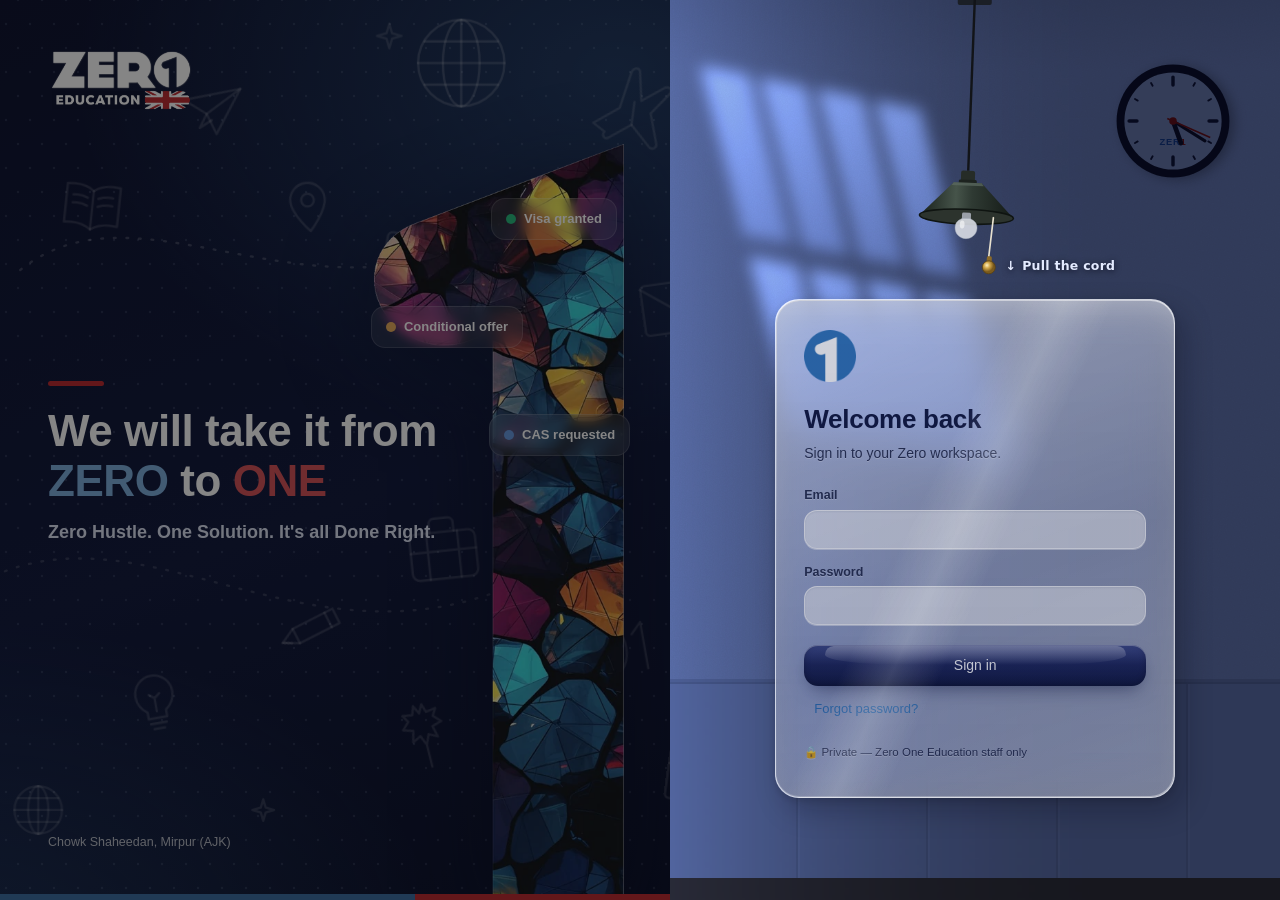
==== commit d84a91cd: "Publish CRM from eb2a089b1e4baaae614980aca74ad12c4ddae119" ====
--- a/index.html
+++ b/index.html
@@ -3,11 +3,12 @@
 <head>
   <meta charset="UTF-8" />
   <!-- browser safety policy: only our own code runs, and it only talks to our database -->
-  <meta http-equiv="Content-Security-Policy" content="default-src 'self'; script-src 'self' 'wasm-unsafe-eval'; style-src 'self' 'unsafe-inline' https://fonts.googleapis.com; font-src 'self' https://fonts.gstatic.com data:; img-src 'self' data: blob: https://zerooneloop.github.io; media-src 'self' data: blob:; connect-src 'self' https://czxaxqzrxxwzuljkqero.supabase.co wss://czxaxqzrxxwzuljkqero.supabase.co https://api.anthropic.com data: blob:; worker-src 'self' blob:; frame-src 'self' blob:; object-src 'none'; base-uri 'self'; form-action 'self'" />
+  <meta http-equiv="Content-Security-Policy" content="default-src 'self'; script-src 'self' 'wasm-unsafe-eval'; style-src 'self' 'unsafe-inline' https://fonts.googleapis.com; font-src 'self' https://fonts.gstatic.com data:; img-src 'self' data: blob: https://zerooneloop.github.io; media-src 'self' data: blob:; connect-src 'self' https://api.open-meteo.com https://czxaxqzrxxwzuljkqero.supabase.co wss://czxaxqzrxxwzuljkqero.supabase.co https://api.anthropic.com data: blob:; worker-src 'self' blob:; frame-src 'self' blob:; object-src 'none'; base-uri 'self'; form-action 'self'" />
   <meta name="referrer" content="strict-origin-when-cross-origin" />
   <meta name="viewport" content="width=device-width, initial-scale=1.0" />
   <meta name="theme-color" content="#0e153d" />
   <meta name="robots" content="noindex, nofollow" />
+  <script src="theme-boot.js"></script>
   <title>Zero — Zero One Education CRM</title>
   <link rel="preconnect" href="https://fonts.googleapis.com" />
   <link rel="preconnect" href="https://fonts.gstatic.com" crossorigin />
@@ -18,10 +19,10 @@
   <link rel="manifest" href="manifest.webmanifest" />
   <meta name="apple-mobile-web-app-capable" content="yes" />
   <meta name="apple-mobile-web-app-title" content="Zero" />
-  <script type="module" crossorigin src="./assets/main-_g0G-Dya.js"></script>
-  <link rel="modulepreload" crossorigin href="./assets/preload-helper-BVyPtwdl.js">
+  <script type="module" crossorigin src="./assets/main-o9Rj4JeL.js"></script>
+  <link rel="modulepreload" crossorigin href="./assets/preload-helper-B29wR2um.js">
   <link rel="stylesheet" crossorigin href="./assets/preload-helper-Dmg2oVCT.css">
-  <link rel="stylesheet" crossorigin href="./assets/main-BBKH7Ogq.css">
+  <link rel="stylesheet" crossorigin href="./assets/main-CgW_Mp-y.css">
 </head>
 <body>
   <div id="root"></div>
--- a/assets/main-CgW_Mp-y.css
+++ b/assets/main-CgW_Mp-y.css
@@ -0,0 +1 @@
+.zs{position:relative;overflow:hidden;isolation:isolate;border-radius:var(--radius-lg);padding:22px 26px 60px;min-height:172px;margin-bottom:18px;color:#fff;--m1: #8fc0e2;--m2: #6aa5d0;--m3: #4c8db8;--lk1: #7cbbe3;--lk2: #4f93c4;--sun: #fff6e2;--sun-x: 0px;--sun-y: 0px;--cl: rgba(255,255,255,.55);--halo-c: #ffe9b8;--gate: #efe4cc;--gate-sh: #c8b28a;--plat: #e6dccb;--rail: #4a5a50;--isl1: #6fae74;--isl2: #5b9f66;--isl3: #3e7d52;--isl-rim: #a3d79c;--tc1: #2f7a55;--tc2: #4f9d6a;--tk: #3c5a46;--sl1: #ffd66b;--sl2: #f6a823;--sl-one: #fff;background:linear-gradient(180deg,#2b74bd,#4b98d3 55%,#8cc6ea)}.zs[data-tod=morning]{--m1: #d0b3cf;--m2: #b391bd;--m3: #8a78ad;--lk1: #e9c0bd;--lk2: #b996b8;--sun: #ffe6c8;--sun-x: -40px;--sun-y: 34px;--cl: rgba(255,240,240,.5);--gate: #f2ddd0;--gate-sh: #c6a2a0;--plat: #ecdcd2;--isl1: #8fb28c;--isl2: #78a37a;--isl3: #557d5f;--isl-rim: #d3e6b6;--tc1: #4c7a62;--tc2: #7fa883;--tk: #4b5f55;--sl1: #ffcf9e;--sl2: #f39a6b;background:linear-gradient(180deg,#5874c0,#b394c0 58%,#f1c6a6)}.zs[data-tod=evening]{--m1: #d07f86;--m2: #a75d80;--m3: #7a4672;--lk1: #ee9a70;--lk2: #9b5679;--sun: #ffcf8f;--sun-x: 60px;--sun-y: 30px;--cl: rgba(255,214,190,.45);--halo-c: #ffb877;--gate: #f4c9a0;--gate-sh: #b97f6c;--plat: #eec6a6;--rail: #3d3346;--isl1: #9c8a5a;--isl2: #85744c;--isl3: #5a5040;--isl-rim: #ecc27c;--tc1: #4a4636;--tc2: #7d6e4a;--tk: #3e382e;--sl1: #ffb66b;--sl2: #ea6e35;background:linear-gradient(180deg,#38418f,#9a5a92 52%,#f19160)}@media screen{:root.dark .zs{--m1: #1d3263;--m2: #182a56;--m3: #13234a;--lk1: #172a58;--lk2: #0d1a3c;--sun: #dfe6fb;--sun-x: 0px;--sun-y: 0px;--halo-c: #c9d6f7;--gate: #263a68;--gate-sh: #3b5590;--plat: #22365f;--rail: #08122a;--isl1: #183650;--isl2: #132b42;--isl3: #0b1c30;--isl-rim: #36677f;--tc1: #0b1834;--tc2: #1c3566;--tk: #070f24;background:linear-gradient(180deg,#0b1636,#142650 60%,#1d3466);box-shadow:inset 0 0 0 1px #ffffff12}}.zs>h1,.zs>p{position:relative;z-index:3;text-shadow:0 1px 2px rgba(0,40,90,.25)}.zs>h1{color:#fff;font-size:24px;max-width:62%}.zs>p{margin:6px 0 0;opacity:.92;max-width:58%}.zs-art,.zs-stars,.zs .fireflies,.zs .occ,.zs-dim,.zs-rain,.zs-flash,.zs-magic{position:absolute;pointer-events:none}.zs-art{left:0;right:0;bottom:0;height:172px;z-index:1}.zs-art svg{display:block;width:100%;height:100%}.zs-stars,.zs-dim,.zs-rain,.zs-flash,.zs-magic{top:0;right:0;bottom:0;left:0}.zs-stars{display:none;z-index:0}.zs-magic{z-index:4;overflow:hidden}@media (max-width: 700px){.zs{padding-bottom:104px}.zs>h1,.zs>p{max-width:none}.zs-art{height:112px}}.zs .m1{fill:var(--m1)}.zs .m2{fill:var(--m2)}.zs .m3{fill:var(--m3)}.zs .m1,.zs .m2,.zs .m3,.zs .isl-back,.zs .ztk,.zs .tk,.zs .tc1,.zs .tc2,.zs .g-stone,.zs .g-shade,.zs .plat,.zs .sl-one{transition:fill 1.1s ease}.zs stop{transition:stop-color 1.1s ease}.zs .refl{opacity:.28}.zs .sun-g{transform:translate(var(--sun-x),var(--sun-y));transition:transform 1.2s ease}.zs .sunref{transform:translate(var(--sun-x));transition:transform 1.2s ease}.zs .sunref rect{fill:var(--sun);opacity:.45;animation:zs-glint 4s ease-in-out infinite alternate;animation-delay:var(--dl)}@keyframes zs-glint{50%{opacity:.15}}.zs .shim{fill:#fff;opacity:.18;animation:zs-shim var(--d) ease-in-out infinite alternate;animation-delay:var(--dl)}@keyframes zs-shim{0%{transform:translate(-10px);opacity:.05}to{transform:translate(12px);opacity:.22}}.zs .sunlogo{transition:opacity .9s ease;filter:drop-shadow(0 0 10px rgba(255,200,110,.6))}.zs .sunlogo .sl-one{fill:var(--sl-one);opacity:.95}.zs .moonlogo{opacity:0;transition:opacity .9s ease}.zs .mcloud path{fill:var(--cl)}.zs .c1{animation:zs-drift 140s linear infinite;animation-delay:-30s}.zs .c2{animation:zs-drift2 190s linear infinite;animation-delay:-120s}@keyframes zs-drift{0%{transform:translate(560px,36px)}to{transform:translate(1040px,36px)}}@keyframes zs-drift2{0%{transform:translate(600px,26px)}to{transform:translate(1040px,22px)}}.zs .isl-back{fill:var(--isl1)}.zs .isl-rim,.zs .isl-rim2{fill:none;stroke:var(--isl-rim);stroke-width:1.6;opacity:.8}.zs .isl-rim2{opacity:.55}.zs .gshadow{fill:#0a1e1e29}.zs .plat{fill:var(--plat)}.zs .rail{fill:none;stroke:var(--rail);stroke-width:1;opacity:.6}.zs .g-stone{fill:var(--gate)}.zs .g-shade{fill:var(--gate-sh)}.zs .g-frame{fill:none;stroke:var(--gate);stroke-width:3;stroke-linejoin:round}.zs .g-frame.thin{stroke-width:1.4}.zs .flame{transform-origin:0 -23px;animation:zs-flick 1.6s ease-in-out infinite alternate;filter:drop-shadow(0 0 3px rgba(255,170,60,.7))}.zs .fl-o{fill:#ffb43a}.zs .fl-i{fill:#fff2b0}@keyframes zs-flick{0%{transform:scale(1)}50%{transform:scale(.94,1.06) rotate(-2deg)}to{transform:scale(1.04,.96) rotate(2deg)}}.zs .tk{fill:var(--tk)}.zs .tc1{fill:var(--tc1)}.zs .tc2{fill:var(--tc2)}.zs .crown{transform-origin:0 -34px;animation:zs-crown 7s ease-in-out infinite alternate}.zs .t2 .crown{animation-duration:8.5s;animation-delay:-3s}@keyframes zs-crown{0%{transform:rotate(-1.4deg)}to{transform:rotate(1.6deg)}}.zs .rcloud,.zs .splashes,.zs .ripples,.zs-dim,.zs-rain{display:none}.zs .rcloud{transform:translate(var(--x),var(--y))}.zs .rcloud path{fill:#788498bf}.zs-dim{z-index:2;background:linear-gradient(180deg,#46526880,#4652682e)}.zs-rain{z-index:2}.zs-rain.r1{background-image:url(data:image/svg+xml,%3Csvg%20xmlns%3D%22http%3A//www.w3.org/2000/svg%22%20width%3D%2270%22%20height%3D%2290%22%3E%3Cpath%20d%3D%22M10%206l-3%2014%22%20stroke%3D%22white%22%20stroke-opacity%3D%220.55%22%20stroke-width%3D%221.1%22%20stroke-linecap%3D%22round%22/%3E%3Cpath%20d%3D%22M38%2040l-3%2012%22%20stroke%3D%22white%22%20stroke-opacity%3D%220.55%22%20stroke-width%3D%221.1%22%20stroke-linecap%3D%22round%22/%3E%3Cpath%20d%3D%22M60%2070l-3%2015%22%20stroke%3D%22white%22%20stroke-opacity%3D%220.55%22%20stroke-width%3D%221.1%22%20stroke-linecap%3D%22round%22/%3E%3Cpath%20d%3D%22M25%2062l-3%2010%22%20stroke%3D%22white%22%20stroke-opacity%3D%220.55%22%20stroke-width%3D%221.1%22%20stroke-linecap%3D%22round%22/%3E%3C/svg%3E);animation:zs-rain .55s linear infinite;opacity:.55}.zs-rain.r2{background-image:url(data:image/svg+xml,%3Csvg%20xmlns%3D%22http%3A//www.w3.org/2000/svg%22%20width%3D%22110%22%20height%3D%22140%22%3E%3Cpath%20d%3D%22M20%2010l-3%2020%22%20stroke%3D%22white%22%20stroke-opacity%3D%220.4%22%20stroke-width%3D%221.1%22%20stroke-linecap%3D%22round%22/%3E%3Cpath%20d%3D%22M70%2060l-3%2022%22%20stroke%3D%22white%22%20stroke-opacity%3D%220.4%22%20stroke-width%3D%221.1%22%20stroke-linecap%3D%22round%22/%3E%3Cpath%20d%3D%22M95%20110l-3%2018%22%20stroke%3D%22white%22%20stroke-opacity%3D%220.4%22%20stroke-width%3D%221.1%22%20stroke-linecap%3D%22round%22/%3E%3Cpath%20d%3D%22M45%20100l-3%2016%22%20stroke%3D%22white%22%20stroke-opacity%3D%220.4%22%20stroke-width%3D%221.1%22%20stroke-linecap%3D%22round%22/%3E%3C/svg%3E);animation:zs-rain2 .8s linear infinite;opacity:.4}@keyframes zs-rain{0%{background-position:0 0}to{background-position:-12px 90px}}@keyframes zs-rain2{0%{background-position:0 0}to{background-position:-18px 140px}}.zs[data-wx=rain] .zs-dim,.zs[data-wx=rain] .zs-rain{display:block}.zs[data-wx=rain] .rcloud,.zs[data-wx=rain] .splashes,.zs[data-wx=rain] .ripples{display:inline}.zs[data-wx=rain] .sun-g,.zs[data-wx=rain] .sunref,.zs[data-wx=rain] .mcloud,.zs[data-wx=rain] .fireflies{display:none}.zs[data-wx=rain]>h1,.zs[data-wx=rain]>p{text-shadow:0 1px 3px rgba(10,20,40,.55)}.zs .ripple{fill:none;stroke:#ffffff80;stroke-width:.8;transform-box:fill-box;transform-origin:center;animation:zs-ripple var(--d) ease-out infinite;animation-delay:var(--dl)}@keyframes zs-ripple{0%{transform:scale(.1);opacity:.9}to{transform:scale(1.4);opacity:0}}.zs .splash path{fill:none;stroke:#fff9;stroke-width:.8;stroke-linecap:round}.zs .splash{animation:zs-splash var(--d) ease-out infinite;animation-delay:var(--dl)}@keyframes zs-splash{0%{opacity:0}15%{opacity:1}60%,to{opacity:0}}.zs .bolt{fill:none;stroke:#f4f1ff;stroke-width:1.6;stroke-linejoin:round;opacity:0;filter:drop-shadow(0 0 4px #c9c4ff) drop-shadow(0 0 10px #9d97ff)}.zs-flash{z-index:2;opacity:0;background:radial-gradient(120% 90% at var(--fx, 40%) 0%,rgba(235,235,255,.55),rgba(200,205,255,.12) 60%,transparent)}@media screen{:root.dark .zs .sunlogo,:root.dark .zs .mcloud{opacity:0}:root.dark .zs .moonlogo{opacity:1;filter:drop-shadow(0 0 7px rgba(225,233,255,.6));animation:zs-moon 6s ease-in-out infinite alternate}:root.dark .zs .shim{opacity:.08}:root.dark .zs .sunref rect{opacity:.25}:root.dark .zs .gshadow{fill:#00000047}:root.dark .zs .flame{filter:drop-shadow(0 0 5px rgba(255,170,60,.95)) drop-shadow(0 0 12px rgba(255,140,40,.5))}:root.dark .zs .rcloud path{fill:#283454d9}:root.dark .zs-dim{background:linear-gradient(180deg,#080c1a73,#080c1a1a)}:root.dark .zs-rain{opacity:.45}:root.dark .zs .splash path{stroke:#becdf059}:root.dark .zs-stars{display:block}:root.dark .zs .fireflies{display:block}}@keyframes zs-moon{to{filter:drop-shadow(0 0 14px rgba(225,233,255,.85))}}.zs-stars i{position:absolute;width:var(--s);height:var(--s);border-radius:50%;background:#fff;opacity:var(--o);animation:zs-tw var(--dur) ease-in-out infinite;animation-delay:var(--t)}.zs-stars i.b{box-shadow:0 0 6px 1px #ffffff80}@keyframes zs-tw{0%,to{opacity:var(--o);transform:scale(1)}50%{opacity:.12;transform:scale(.7)}}.zs .fireflies{display:none;z-index:2;right:2%;width:28%;top:25%;bottom:0}.zs .fireflies i{position:absolute;width:3px;height:3px;border-radius:50%;background:#ffe9a3;box-shadow:0 0 6px 2px #ffdc7899;opacity:0;animation:zs-ffmove var(--d) ease-in-out infinite alternate,zs-ffglow var(--g) ease-in-out infinite;animation-delay:var(--dl),var(--gl)}@keyframes zs-ffmove{0%{transform:translate(0)}33%{transform:translate(var(--x1),var(--y1))}66%{transform:translate(var(--x2),var(--y2))}to{transform:translate(var(--x3),var(--y3))}}@keyframes zs-ffglow{0%,to{opacity:.05}50%{opacity:.95}}.zs .meteor{position:absolute;height:1.5px;border-radius:2px;pointer-events:none;opacity:0;transform-origin:100% 50%;background:linear-gradient(90deg,#fff0,#dce8ff8c 70%,#fff)}.zs .meteor:after{content:"";position:absolute;right:-1px;top:50%;width:3px;height:3px;margin-top:-1.5px;border-radius:50%;background:#fff;box-shadow:0 0 6px 2px #d2e1ffb3}.zs .speck{position:absolute;width:var(--z);height:var(--z);margin:calc(var(--z) / -2) 0 0 calc(var(--z) / -2);border-radius:50%;background:radial-gradient(circle,#fff 0 25%,var(--c) 45%,transparent 72%);box-shadow:0 0 6px 1px var(--c)}.zs .speck.star{border-radius:0;background:#fff;box-shadow:none;filter:drop-shadow(0 0 3px var(--c)) drop-shadow(0 0 6px var(--c));clip-path:polygon(50% 0,60% 40%,100% 50%,60% 60%,50% 100%,40% 60%,0 50%,40% 40%)}.zs .occ{display:none;top:0;right:0;bottom:0;left:0;z-index:2}.zs[data-occ=eid] .occ-eid,.zs[data-occ=aug] .occ-aug,.zs[data-occ=anniv] .occ-anniv{display:block}.zs .crescent{position:absolute;right:30%;top:12px;width:34px;filter:drop-shadow(0 0 6px rgba(255,240,190,.7))}.zs .crescent svg{display:block;width:100%}.zs .lanterns{position:absolute;right:36%;top:0;display:flex;gap:16px;align-items:flex-start}.zs .lantern{display:block;transform-origin:50% 0;animation:zs-swing var(--s) ease-in-out infinite alternate;animation-delay:var(--dl);filter:drop-shadow(0 0 5px rgba(255,200,110,.75))}.zs .lantern svg{display:block}@keyframes zs-swing{0%{transform:rotate(-5deg)}to{transform:rotate(5deg)}}.zs .bunting{position:absolute;top:8px;left:44%;right:3%;height:20px;border-top:1px solid rgba(255,255,255,.55);display:flex;justify-content:space-around}.zs .bunting i{width:12px;height:15px;clip-path:polygon(0 0,100% 0,50% 100%);transform-origin:50% 0;animation:zs-swing var(--s) ease-in-out infinite alternate;animation-delay:var(--dl)}.zs .balloon{position:absolute;bottom:-40px;left:var(--x);width:15px;height:19px;border-radius:50% 50% 46% 46%;background:var(--c);opacity:.85;animation:zs-rise var(--d) linear infinite;animation-delay:var(--dl)}.zs .balloon:after{content:"";position:absolute;left:50%;top:100%;width:1px;height:16px;background:#ffffff80}@keyframes zs-rise{0%{transform:translate(0)}50%{transform:translate(9px,-110px)}to{transform:translate(-5px,-230px)}}@media (max-width: 700px){.zs .lanterns{right:22%;gap:8px}.zs .crescent{right:4%;width:26px}.zs .bunting{left:6%}}.sky-row{position:sticky;bottom:-14px;z-index:2;background:var(--navy);margin:0 -10px;padding-left:20px!important;padding-right:18px!important;display:flex;align-items:center;justify-content:space-between;gap:10px;padding:12px 8px 8px 10px;border-top:1px solid #ffffff14}.sky-row small{display:block;color:#8a95c2;font-size:11px;letter-spacing:.04em}.sky-row b{color:#fff;font-weight:600;font-size:14px}.zsky{position:relative;width:100px;height:44px;border-radius:999px;border:0;padding:0;overflow:hidden;flex:0 0 auto;isolation:isolate;cursor:pointer;box-shadow:inset 0 2px 5px #00000052,inset 0 -1px #ffffff2e,0 0 0 1px #ffffff24;transition:box-shadow .3s,transform .2s cubic-bezier(.3,1.6,.5,1)}.zsky:hover{box-shadow:inset 0 2px 5px #00000052,inset 0 -1px #ffffff2e,0 0 0 2px #ffffff52}.zsky:active{transform:scale(.93)}.zsky:focus-visible{outline:2px solid #86b6ef;outline-offset:2px}.zsky .bg{position:absolute;top:0;right:0;bottom:0;left:0}.zsky .day{background:linear-gradient(180deg,#3d98e6,#78bdf4 58%,#c4e7ff);transition:opacity .9s ease .1s}.zsky .dusk{background:linear-gradient(180deg,#5a4aa0,#d76f8b 55%,#ffb468);opacity:0}.zsky .night{background:radial-gradient(120% 90% at 82% 8%,#24357a,transparent 62%),linear-gradient(180deg,#050a20,#131c48);opacity:0;transition:opacity .9s ease .1s}.zsky.dusking .dusk{animation:zsky-dusk 1.05s ease-in-out}@keyframes zsky-dusk{0%{opacity:0}42%{opacity:.95}to{opacity:0}}.zsky .glow{position:absolute;right:-20px;top:-22px;width:88px;height:88px;border-radius:50%;background:radial-gradient(circle,rgba(246,238,205,.3),transparent 64%);opacity:0;transition:opacity 1s}.zsky .stars i{position:absolute;width:2px;height:2px;border-radius:50%;background:#fff;opacity:0;transition:opacity .4s}.zsky .stars i.b{width:2.5px;height:2.5px;box-shadow:0 0 4px 1px #ffffff8c}.zsky .cloud{position:absolute;transition:transform .7s ease,opacity .5s}.zsky .cloud svg{display:block;width:100%;animation:zsky-drift var(--sp) ease-in-out infinite alternate}@keyframes zsky-drift{0%{transform:translate(3px)}to{transform:translate(-5px)}}.zsky .c-far{width:22px;right:42px;top:5px;opacity:.5;--sp: 11s}.zsky .c-mid{width:31px;right:7px;top:8px;opacity:.85;--sp: 8s}.zsky .c-front{width:26px;right:24px;top:23px;opacity:.97;--sp: 6s;filter:drop-shadow(0 1px 1px rgba(30,80,140,.25))}.zsky .sun-x,.zsky .moon-x{position:absolute;top:6px;width:32px;height:32px}.zsky .sun-x{left:6px;transition:transform .8s cubic-bezier(.6,0,.8,.3) .35s}.zsky .moon-x{left:62px;transform:translate(-24px);transition:transform .75s cubic-bezier(.2,.7,.4,1)}.zsky .sun-y,.zsky .moon-y{position:absolute;top:0;right:0;bottom:0;left:0}.zsky .sun-y{transition:transform .8s cubic-bezier(.2,.7,.4,1) .35s}.zsky .moon-y{transform:translateY(50px);transition:transform .75s cubic-bezier(.6,0,.8,.3)}.zsky .sun{position:absolute;top:0;right:0;bottom:0;left:0;border-radius:50%;background:radial-gradient(circle at 38% 35%,#fffbe0,#ffd84f 50%,#f7a91c);box-shadow:0 0 12px 4px #ffcd508c,0 0 26px 8px #ffdc7838}.zsky .rays{position:absolute;top:-7px;right:-7px;bottom:-7px;left:-7px;border-radius:50%;background:repeating-conic-gradient(rgba(255,232,140,.6) 0 7deg,transparent 7deg 30deg);-webkit-mask:radial-gradient(circle,transparent 0 17px,#000 18px 21px,transparent 22.5px);mask:radial-gradient(circle,transparent 0 17px,#000 18px 21px,transparent 22.5px);animation:zsky-spin 40s linear infinite}@keyframes zsky-spin{to{transform:rotate(360deg)}}.zsky .moon{position:absolute;top:3px;right:3px;bottom:3px;left:3px;border-radius:50%;box-shadow:inset -9px 4px #f6f0d9;transform:rotate(-90deg) scale(.6);filter:drop-shadow(0 0 5px rgba(246,240,217,.6));transition:transform .7s}.zsky[aria-checked=true] .sun-x{transform:translate(30px);transition:transform .8s cubic-bezier(.2,.7,.4,1)}.zsky[aria-checked=true] .sun-y{transform:translateY(50px);transition:transform .8s cubic-bezier(.6,0,.8,.3)}.zsky[aria-checked=true] .moon-x{transform:none;transition:transform .8s cubic-bezier(.6,0,.8,.3) .35s}.zsky[aria-checked=true] .moon-y{transform:none;transition:transform .8s cubic-bezier(.2,.7,.4,1) .35s}.zsky[aria-checked=true] .moon{transform:rotate(-18deg);box-shadow:inset -9px 4px #c4d1ee;filter:drop-shadow(0 0 3px rgba(165,188,235,.3));transition:transform .8s ease .35s,box-shadow 3s ease 1.3s,filter 3s ease 1.3s}.zsky[aria-checked=true] .night,.zsky[aria-checked=true] .glow{opacity:1}.zsky[aria-checked=true] .glow{animation:zsky-glow 4.5s ease .5s both}@keyframes zsky-glow{0%{opacity:0}30%{opacity:1}to{opacity:.4}}.zsky[aria-checked=true] .day{opacity:0}.zsky[aria-checked=true] .cloud{opacity:0;transform:translateY(14px)}.zsky[aria-checked=true] .stars i{opacity:.9;transition:opacity .6s var(--d);animation:zsky-tw 3.4s ease-in-out infinite;animation-delay:var(--t)}@keyframes zsky-tw{50%{opacity:.2}}@media (min-width: 901px){.sidebar.collapsed .sky-row{padding:10px 0 6px!important;justify-content:center}.sidebar.collapsed .sky-row>div{display:none}.sidebar.collapsed .zsky{transform:scale(.6);margin:-9px -20px}}.ap-seg{display:grid;grid-template-columns:repeat(3,1fr);gap:4px;background:var(--surface-2);padding:4px;border-radius:10px;margin:2px 6px 6px}.ap-seg button{border:0;background:none;border-radius:8px;padding:7px 4px;font-size:12px;font-weight:600;color:var(--text-2);display:grid;justify-items:center;gap:3px;cursor:pointer}.ap-seg button.on{background:var(--surface);color:var(--text);box-shadow:var(--shadow-sm)}.ap-head{font-size:11px;font-weight:700;letter-spacing:.06em;text-transform:uppercase;color:var(--text-3);padding:6px 10px 4px}.ap-row{display:flex;align-items:center;justify-content:space-between;gap:10px;padding:6px 10px;font-size:13px}.ap-row small{display:block;color:var(--text-3);font-size:11.5px}.ap-mini{display:inline-flex;background:var(--surface-2);border-radius:8px;padding:2px;gap:2px}.ap-mini button{border:0;background:none;border-radius:6px;padding:3px 7px;font-size:11.5px;font-weight:600;color:var(--text-2);cursor:pointer}.ap-mini button.on{background:var(--surface);color:var(--text);box-shadow:var(--shadow-sm)}.ap-row select{border:1px solid var(--border);border-radius:6px;padding:3px 6px;background:var(--surface);font-size:12.5px}.ap-row input[type=checkbox]{width:17px;height:17px;accent-color:var(--primary)}:root.theming body *:not(.zsky,.zsky *,.zs,.zs *),:root.theming body{transition:background-color .6s ease,color .6s ease,border-color .6s ease,box-shadow .6s ease!important}:root.calm .zs *,:root.calm .zsky *{animation:none!important}:root.calm .zs-magic,:root.calm .zs .fireflies{display:none!important}@media (prefers-reduced-motion: reduce){.zs *,.zsky *{animation:none!important}.zs .fireflies i{opacity:.7}}:root{--primary: #2d73ba;--primary-hover: #1f5c9c;--primary-soft: #e1edf9;--purple: #2d73ba;--navy: #0e153d;--navy-2: #172255;--brand-red: #ec2028;--bg: #f4f6fa;--surface: #ffffff;--surface-2: #f5f6f8;--hover: #dcdfec66;--border: #d0d4e4;--border-soft: #e6e9ef;--text: #323338;--text-2: #676879;--text-3: #9699a6;--shadow-sm: 0 1px 2px rgba(0, 0, 0, .06);--shadow: 0 4px 8px rgba(0, 0, 0, .08);--shadow-lg: 0 6px 20px rgba(0, 0, 0, .15);--radius: 8px;--radius-lg: 16px;--s-green: #00c875;--s-orange: #fdab3d;--s-red: #df2f4a;--s-grey: #c4c4c4;--s-blue: #579bfc;--s-purple: #a25ddc;--s-teal: #00b2b2;--s-pink: #ff5ac4;--s-dark-blue: #0086c0;--s-lime: #9cd326;--s-brown: #7f5347;--s-navy: #401694;--font: "Figtree", "Segoe UI", Roboto, Arial, sans-serif;--font-display: "Poppins", "Figtree", "Segoe UI", sans-serif;color-scheme:light}@media screen{:root.dark{color-scheme:dark;--primary: #5b9cf0;--primary-hover: #7db0f4;--primary-soft: #5b9cf029;--purple: #5b9cf0;--navy: #0d1430;--navy-2: #121b40;--bg: #0b1020;--surface: #121a2e;--surface-2: #18213a;--hover: #ffffff10;--border: #2b3656;--border-soft: #222c48;--text: #e6e9f2;--text-2: #a7afc6;--text-3: #737d98;--shadow-sm: 0 1px 2px rgba(0, 0, 0, .4);--shadow: 0 4px 12px rgba(0, 0, 0, .35);--shadow-lg: 0 8px 28px rgba(0, 0, 0, .5);--s-green: #2fcf8a;--s-orange: #f5b453;--s-red: #ec5a71;--s-grey: #8a90a2;--s-blue: #6aa8f7}:root.dark .sidebar{box-shadow:1px 0 #ffffff0d}:root.dark img:not([src$=".svg"]):not(.ws-logo):not(.ws-mark){filter:brightness(.92)}:root.dark ::-webkit-scrollbar-thumb{background:#fff2}:root.dark .pf{--pf-empty: #1d2640;--pf-ink: #e6e9f2;--pf-ink-2: #b5bccf;--pf-ink-3: #8a93ab;--pf-line: #263049;--pf-gold: #e2b65a;--pf-gold-soft: #3a2f18}}*{box-sizing:border-box}html,body,#root{height:100%;margin:0}body{font:14px/1.5 var(--font);color:var(--text);background:var(--bg);-webkit-font-smoothing:antialiased}button,input,select,textarea{font:inherit;color:inherit}a{color:var(--primary)}h1,h2,h3{font-family:var(--font-display);color:var(--text);margin:0;letter-spacing:-.01em}h1{font-size:26px;font-weight:600}h2{font-size:19px;font-weight:600}h3{font-size:15px;font-weight:600}.muted{color:var(--text-2)}.small{font-size:12.5px}.tiny{font-size:11.5px}.shell{display:flex;height:100vh;overflow:hidden}.sidebar{width:252px;flex-shrink:0;background:var(--surface);border-right:1px solid var(--border-soft);display:flex;flex-direction:column;padding:14px 10px;gap:4px;overflow-y:auto;transition:width .2s}.ws{display:flex;align-items:center;gap:10px;padding:6px 8px 14px;border-bottom:1px solid var(--border-soft);margin-bottom:8px}.logo{width:36px;height:36px;border-radius:10px;background:var(--navy);color:#fff;display:flex;align-items:center;justify-content:center;font-weight:900;font-size:15px;flex-shrink:0;letter-spacing:-.03em}.logo span{color:var(--brand-red)}.ws-logo{height:40px;width:auto;display:block;margin:0 auto 0 4px}.ws-text b{display:block;font-size:14px;line-height:1.2}.ws-text span{font-size:11.5px;color:var(--text-2)}.nav-section{font-size:11px;font-weight:700;color:var(--text-3);text-transform:uppercase;letter-spacing:.06em;padding:12px 10px 4px}.nav-item{display:flex;align-items:center;gap:10px;padding:8px 10px;border-radius:6px;color:var(--text);cursor:pointer;border:none;background:none;text-align:left;width:100%;font-size:14px;position:relative}.nav-item:hover{background:var(--hover)}.nav-item.active{background:var(--primary-soft);color:#00398d;color:light-dark(#00398d,#a7c1e9);font-weight:600}.nav-item svg{flex-shrink:0}.nav-badge{margin-left:auto;background:var(--s-red);color:#fff;font-size:10.5px;font-weight:700;border-radius:999px;padding:1px 7px}.main{flex:1;display:flex;flex-direction:column;min-width:0}.topbar{height:56px;flex-shrink:0;display:flex;align-items:center;gap:12px;padding:0 20px;background:var(--surface);border-bottom:1px solid var(--border-soft)}.topbar .search{flex:1;max-width:420px;position:relative}.topbar .search input{width:100%;padding:8px 12px 8px 34px;border:1px solid var(--border);border-radius:6px;background:var(--surface);outline:none}.topbar .search input:focus{border-color:var(--primary)}.topbar .search svg{position:absolute;left:10px;top:50%;transform:translateY(-50%);color:var(--text-3)}.content{flex:1;overflow-y:auto;padding:24px 28px 60px}.page-head{display:flex;align-items:flex-end;gap:16px;margin-bottom:18px;flex-wrap:wrap}.page-head .grow{flex:1;min-width:200px}.page-head p{margin:4px 0 0;color:var(--text-2)}.btn{display:inline-flex;align-items:center;gap:6px;border:none;border-radius:4px;padding:8px 16px;font-weight:500;cursor:pointer;background:var(--primary);color:#fff;white-space:nowrap;font-size:14px;line-height:1.3}.btn:hover{background:var(--primary-hover)}.btn:disabled{opacity:.5;cursor:default}.btn.secondary{background:var(--surface);color:var(--text);border:1px solid var(--border)}.btn.secondary:hover{background:var(--surface-2)}.btn.ghost{background:transparent;color:var(--text)}.btn.ghost:hover{background:var(--hover)}.btn.danger{background:var(--s-red)}.btn.sm{padding:5px 10px;font-size:13px}.icon-btn{width:34px;height:34px;border:none;background:transparent;border-radius:6px;display:inline-flex;align-items:center;justify-content:center;cursor:pointer;color:var(--text-2);position:relative}.icon-btn:hover{background:var(--hover);color:var(--text)}.field{display:flex;flex-direction:column;gap:5px}.field label{font-size:12.5px;font-weight:600;color:var(--text-2)}.input,.field input,.field select,.field textarea,select.input{padding:8px 10px;border:1px solid var(--border);border-radius:4px;background:var(--surface);outline:none;width:100%}.input:focus,.field input:focus,.field select:focus,.field textarea:focus{border-color:var(--primary);box-shadow:0 0 0 3px #2d73ba22}.grid-2{display:grid;grid-template-columns:1fr 1fr;gap:12px 14px}.grid-3{display:grid;grid-template-columns:repeat(3,1fr);gap:12px 14px}.row{display:flex;align-items:center;gap:8px;flex-wrap:wrap}.spacer{flex:1}.card{background:var(--surface);border-radius:var(--radius);box-shadow:var(--shadow-sm);border:1px solid var(--border-soft);padding:18px}.card+.card{margin-top:16px}.kpis{display:grid;grid-template-columns:repeat(auto-fill,minmax(200px,1fr));gap:14px;margin-bottom:18px}.kpi{background:var(--surface);border:1px solid var(--border-soft);border-radius:var(--radius);padding:16px 18px;position:relative;overflow:hidden;box-shadow:var(--shadow-sm);cursor:default}.kpi:before{content:"";position:absolute;left:0;top:0;bottom:0;width:5px;background:var(--kpi, var(--primary))}.kpi b{display:block;font-family:var(--font-display);font-size:30px;font-weight:600;line-height:1.1;margin-top:4px}.kpi span{font-size:13px;color:var(--text-2);font-weight:500}.dash-grid{display:grid;grid-template-columns:2fr 1fr;gap:16px}.welcome{border-radius:var(--radius-lg);padding:22px 26px;color:#fff;margin-bottom:18px;background:linear-gradient(120deg,#6161ff,#0073ea 55%,#00c875 130%);position:relative;overflow:hidden}.welcome h1{color:#fff;font-size:24px}.welcome p{margin:6px 0 0;opacity:.9}.welcome .blob{position:absolute;border-radius:50%;opacity:.18;background:#fff}.avatar{width:28px;height:28px;border-radius:50%;color:#fff;display:inline-flex;align-items:center;justify-content:center;font-size:11px;font-weight:700;flex-shrink:0;border:2px solid var(--surface)}.avatar.lg{width:40px;height:40px;font-size:14px}.avatar.unassigned{background:var(--surface-2)!important;color:var(--text-3);border:1px dashed var(--border)}.avatars{display:inline-flex}.avatars .avatar+.avatar{margin-left:-8px}.pill{display:inline-flex;align-items:center;justify-content:center;min-width:110px;height:32px;padding:0 10px;color:#fff;font-weight:500;font-size:13px;border-radius:0;white-space:nowrap;overflow:hidden;text-overflow:ellipsis}.pill.round{border-radius:999px;height:24px;min-width:0;font-size:12px;padding:0 10px}.chip{display:inline-flex;align-items:center;gap:5px;padding:2px 9px;border-radius:999px;font-size:12px;font-weight:600;background:var(--surface-2);color:var(--text-2)}.tag{display:inline-block;padding:1px 8px;border-radius:4px;font-size:11.5px;background:#e5f4ff;background:light-dark(#e5f4ff,#1d2f3c);color:#1f76c2;color:light-dark(#1f76c2,#93bcdf);margin-right:4px}.group{margin-bottom:26px}.group-head{display:flex;align-items:center;gap:8px;margin-bottom:6px;cursor:pointer;-webkit-user-select:none;user-select:none}.group-head h3{color:var(--gc);font-size:16px}.group-head .count{color:var(--text-3);font-size:12.5px}.tbl-wrap{overflow-x:auto}.tbl{border-collapse:separate;border-spacing:0;width:100%;min-width:760px;background:var(--surface)}.tbl th{font-weight:500;font-size:13px;color:var(--text-2);text-align:center;padding:7px 8px;border-top:1px solid var(--border-soft);border-bottom:1px solid var(--border-soft);border-right:1px solid var(--border-soft);background:var(--surface);white-space:nowrap}.tbl th:first-child{text-align:left;border-left:6px solid var(--gc);border-top-left-radius:6px}.tbl td{padding:0 8px;height:38px;border-bottom:1px solid var(--border-soft);border-right:1px solid var(--border-soft);text-align:center;font-size:13.5px}.tbl td:first-child{text-align:left;border-left:6px solid var(--gc);opacity:1}.tbl tr:hover td{background:#f5f6f8;background:light-dark(#f5f6f8,var(--surface-2))}.tbl td.status-cell{padding:0}.tbl td.status-cell .pill{width:100%;min-width:0;height:37px;cursor:pointer}.tbl .name-cell{display:flex;align-items:center;gap:8px;cursor:pointer;font-weight:500}.tbl .name-cell:hover .nm{color:var(--primary)}.tbl .add-row td{color:var(--text-3);cursor:pointer;text-align:left}.tbl .add-row input{border:none;outline:none;width:100%;padding:8px 0;background:transparent}.tbl .summary td{height:30px;border-bottom:none}.stack-bar{display:flex;height:22px;border-radius:2px;overflow:hidden;margin:0 8px}.stack-bar i{display:block;height:100%}.progress{height:8px;background:var(--surface-2);border-radius:999px;overflow:hidden}.progress i{display:block;height:100%;background:var(--s-green);border-radius:999px}.menu{position:fixed;z-index:1000;background:var(--surface);border-radius:8px;box-shadow:var(--shadow-lg);padding:8px;min-width:200px;max-height:60vh;overflow-y:auto}.menu .opt{display:block;width:100%;margin:3px 0;border:none;cursor:pointer;color:#fff;padding:7px 12px;font-weight:500;border-radius:2px;text-align:center}.menu .opt:hover{filter:brightness(.93)}.menu .item{display:flex;align-items:center;gap:8px;width:100%;border:none;background:none;padding:7px 10px;border-radius:4px;cursor:pointer;text-align:left}.menu .item:hover{background:var(--hover)}.kanban{display:flex;gap:14px;align-items:flex-start;overflow-x:auto;padding-bottom:12px}.kcol{width:280px;flex-shrink:0;background:var(--surface-2);border-radius:8px;padding:0 0 10px}.kcol-head{color:#fff;font-weight:600;padding:10px 12px;border-radius:8px 8px 0 0;display:flex;justify-content:space-between}.kcol-body{padding:8px;min-height:60px;display:flex;flex-direction:column;gap:8px}.kcol.drop{outline:2px dashed var(--primary)}.kcard{background:var(--surface);border-radius:8px;padding:10px 12px;box-shadow:var(--shadow-sm);border:1px solid var(--border-soft);cursor:grab}.kcard:hover{box-shadow:var(--shadow)}.kcard .t{font-weight:600;margin-bottom:6px}.toolbar{display:flex;align-items:center;gap:8px;margin-bottom:16px;flex-wrap:wrap}.views{display:inline-flex;border-bottom:1px solid var(--border-soft);gap:4px}.views button{border:none;background:none;padding:8px 12px;cursor:pointer;color:var(--text-2);border-bottom:2px solid transparent;font-weight:500;display:inline-flex;gap:6px;align-items:center}.views button.on{color:var(--primary);border-bottom-color:var(--primary)}.seg{display:inline-flex;background:var(--surface-2);border-radius:6px;padding:3px}.seg button{border:none;background:none;padding:5px 12px;border-radius:4px;cursor:pointer;color:var(--text-2);font-weight:500}.seg button.on{background:var(--surface);color:var(--text);box-shadow:var(--shadow-sm)}.overlay{position:fixed;top:0;right:0;bottom:0;left:0;background:#292f4c73;z-index:900;display:flex;justify-content:flex-end;animation:fade .15s}.overlay.center{justify-content:center;align-items:center;padding:20px}@keyframes fade{0%{opacity:0}}@keyframes slide{0%{transform:translate(40px);opacity:.4}}.drawer{width:min(760px,100%);height:100%;background:var(--surface);display:flex;flex-direction:column;animation:slide .2s;box-shadow:var(--shadow-lg)}.drawer-head{padding:18px 24px 0;border-bottom:1px solid var(--border-soft)}.drawer-body{flex:1;overflow-y:auto;padding:20px 24px 40px}.modal{width:min(560px,100%);background:var(--surface);border-radius:12px;box-shadow:var(--shadow-lg);max-height:90vh;display:flex;flex-direction:column}.modal-head{padding:18px 22px 10px;display:flex;align-items:center}.modal-body{padding:6px 22px 10px;overflow-y:auto}.modal-foot{padding:14px 22px 18px;display:flex;justify-content:flex-end;gap:8px}.timeline{display:flex;flex-direction:column;gap:2px}.tl-item{display:flex;gap:10px;padding:10px 0;border-bottom:1px solid var(--border-soft)}.tl-ico{width:30px;height:30px;border-radius:50%;display:flex;align-items:center;justify-content:center;flex-shrink:0;color:#fff;font-size:14px}.tl-body{flex:1;min-width:0;white-space:pre-wrap}.tracker{display:flex;align-items:flex-start;gap:0;margin:14px 0 4px;overflow-x:auto;padding-bottom:4px}.tracker .st{flex:1;min-width:92px;text-align:center;position:relative;font-size:11.5px;color:var(--text-3);font-weight:600;cursor:pointer}.tracker .st i{display:block;width:22px;height:22px;margin:0 auto 6px;border-radius:50%;background:var(--surface-2);border:2px solid var(--border);position:relative;z-index:1}.tracker .st:before{content:"";position:absolute;top:11px;left:-50%;right:50%;height:3px;background:var(--border)}.tracker .st:first-child:before{display:none}.tracker .st.done{color:var(--text)}.tracker .st.done i{background:var(--s-green);border-color:var(--s-green)}.tracker .st.done:before{background:var(--s-green)}.tracker .st.cur i{background:var(--primary);border-color:var(--primary);box-shadow:0 0 0 5px #2d73ba33}.tracker .st.cur{color:var(--primary)}.auth{min-height:100vh;display:grid;grid-template-columns:1.1fr 1fr}.auth-art{background:linear-gradient(140deg,#0b123c,#2b2f8f 45%,#6161ff 75%,#0073ea);color:#fff;padding:48px;display:flex;flex-direction:column;justify-content:space-between;position:relative;overflow:hidden}.auth-art h1{color:#fff;font-size:38px;line-height:1.15;max-width:460px}.auth-art p{opacity:.85;max-width:420px;font-size:15px}.auth-form{display:flex;align-items:center;justify-content:center;padding:30px;background:var(--surface)}.auth-card{width:100%;max-width:380px}.auth-card .field+.field{margin-top:14px}.floaty{position:absolute;border-radius:14px;padding:10px 14px;background:#ffffff1f;-webkit-backdrop-filter:blur(6px);backdrop-filter:blur(6px);font-size:13px;font-weight:600;display:flex;align-items:center;gap:8px}.floaty i{width:10px;height:10px;border-radius:50%;display:inline-block}.toast-wrap{position:fixed;bottom:22px;left:50%;transform:translate(-50%);z-index:2000;display:flex;flex-direction:column;gap:8px;align-items:center}.toast{background:#323338;color:#fff;padding:10px 18px;border-radius:8px;box-shadow:var(--shadow-lg);font-weight:500;animation:fade .2s}.empty{text-align:center;padding:44px 20px;color:var(--text-2)}.empty .art{font-size:46px;margin-bottom:8px}.tabs{display:flex;gap:2px;margin-top:12px}.tabs button{border:none;background:none;padding:9px 14px;cursor:pointer;color:var(--text-2);border-bottom:2px solid transparent;font-weight:500}.tabs button.on{color:var(--primary);border-bottom-color:var(--primary)}.list-row{display:flex;align-items:center;gap:10px;padding:10px 0;border-bottom:1px solid var(--border-soft)}.list-row:last-child{border-bottom:none}.perm-table{width:100%;border-collapse:collapse;font-size:13px}.perm-table th,.perm-table td{padding:8px;border-bottom:1px solid var(--border-soft);text-align:center}.perm-table th:first-child,.perm-table td:first-child{text-align:left}.perm-table thead th{color:var(--text-2);font-weight:600;white-space:nowrap}.perm-table tr.grp td{background:var(--surface-2);font-size:11px;font-weight:700;text-transform:uppercase;color:var(--text-2);letter-spacing:.05em}.perm-table input{width:16px;height:16px;cursor:pointer;accent-color:var(--primary)}.badge{display:inline-block;font-size:11px;font-weight:700;padding:2px 8px;border-radius:999px}.badge.green{background:#dcf8eb;background:light-dark(#dcf8eb,#1f3f30);color:#007a48;color:light-dark(#007a48,#acead1)}.badge.orange{background:#fff0db;background:light-dark(#fff0db,#3e311e);color:#b36b00}.badge.red{background:#fde4e8;background:light-dark(#fde4e8,var(--surface-2));color:#b0172f;color:light-dark(#b0172f,#e398a4)}.badge.blue{background:#e1efff;background:light-dark(#e1efff,#1d2c3d);color:#0060b9;color:light-dark(#0060b9,#9ac1e6)}.badge.grey{background:var(--surface-2);color:var(--text-2)}.dot{width:8px;height:8px;border-radius:50%;display:inline-block}.loading{display:flex;align-items:center;justify-content:center;height:100vh;flex-direction:column;gap:14px;color:var(--text-2)}.spinner{width:34px;height:34px;border-radius:50%;border:3px solid var(--primary-soft);border-top-color:var(--primary);animation:spin .8s linear infinite}@keyframes spin{to{transform:rotate(360deg)}}.confetti{position:fixed;top:-10px;width:9px;height:14px;z-index:3000;pointer-events:none;animation:fall 1.6s ease-in forwards}@keyframes fall{to{transform:translateY(105vh) rotate(720deg);opacity:.7}}.mobile-only{display:none}@media (max-width: 900px){.auth{grid-template-columns:1fr}.auth-art{display:none}.dash-grid{grid-template-columns:1fr}.sidebar{position:fixed;z-index:800;height:100%;left:0;top:0;box-shadow:var(--shadow-lg);transform:translate(-100%);transition:transform .2s}.sidebar.open{transform:none}.mobile-only{display:inline-flex}.content{padding:16px}.grid-2,.grid-3{grid-template-columns:1fr}.kpis{grid-template-columns:repeat(2,1fr);gap:10px}.kpi b{font-size:24px}}.portal-tab .card{margin-bottom:14px}.portal-tab .card+.card{margin-top:0}.chip-ok{color:#00a862;font-weight:700}.chip-off{color:var(--s-red);font-weight:700}.cred-box{background:var(--surface-2);border-radius:10px;padding:12px 14px;display:grid;gap:8px}.cred-box>div{display:flex;flex-direction:column}.cred-box b{font-size:15.5px;word-break:break-all}.mono{font-family:ui-monospace,Consolas,monospace;letter-spacing:.06em;font-size:18px!important}.btn.wa,a.btn.wa{background:#25d366;color:#fff;text-decoration:none}.btn.wa:hover{background:#1ebe5b}.wa-btn{margin-top:10px;color:#128c4b!important;color:light-dark(#128c4b,#a3e6c3)!important;text-decoration:none}.req-list{display:grid;gap:10px;margin-top:10px}.req-row{border:1px solid var(--border-soft);border-radius:10px;padding:12px 14px}.reject-note{color:var(--s-red);margin-top:6px}.file-chips{display:flex;flex-wrap:wrap;gap:6px;margin-top:8px}.file-chip{display:inline-flex;align-items:center;gap:6px;background:var(--surface-2);border-radius:8px;padding:3px 4px 3px 9px;font-size:13px}.linkish{border:0;background:none;padding:0;color:var(--primary);cursor:pointer;text-align:left;font:inherit}.linkish:hover{text-decoration:underline}.preset-grid{display:flex;flex-wrap:wrap;gap:6px}.preset{border:1px solid var(--border);background:var(--surface);border-radius:999px;padding:5px 11px;font-size:13px;cursor:pointer}.preset.on{background:var(--primary);border-color:var(--primary);color:#fff}.letter-up{display:flex;gap:8px;flex-wrap:wrap;align-items:center;padding:10px;background:var(--surface-2);border-radius:10px;margin-bottom:10px}.letters{display:grid;gap:4px}.letter-row{display:flex;align-items:center;gap:10px;padding:9px 6px;border-bottom:1px solid var(--border-soft)}.letter-row:last-child{border-bottom:0}.letter-row.hidden-letter{opacity:.55}.letter-ic{width:34px;height:34px;border-radius:8px;background:#e5f4ff;background:light-dark(#e5f4ff,#1d2f3c);color:var(--primary);display:flex;align-items:center;justify-content:center;flex-shrink:0}.editable{cursor:text;display:inline-flex;gap:6px;align-items:center}.editable svg{opacity:.35}.editable:hover svg{opacity:1}.hd{display:grid;grid-template-columns:340px 1fr;gap:14px;align-items:start}.hd .card+.card{margin-top:0}.hd-list{padding:10px;max-height:calc(100vh - 190px);overflow-y:auto}.hd-item{display:block;width:100%;text-align:left;border:0;background:none;border-radius:8px;padding:10px;cursor:pointer;position:relative;border-bottom:1px solid var(--border-soft)}.hd-item:hover{background:var(--surface-2)}.hd-item.on{background:#e5f4ff;background:light-dark(#e5f4ff,#1d2f3c)}.hd-item.unread .hd-sub,.hd-item.unread .hd-name{font-weight:700}.hd-name{font-weight:600;margin-top:4px}.hd-sub{color:var(--text-2);white-space:nowrap;overflow:hidden;text-overflow:ellipsis;padding-right:14px}.hd-dot{position:absolute;right:10px;top:50%;width:9px;height:9px;border-radius:50%;background:var(--s-red)}.hd-topic{display:inline-block;color:#fff;font-size:11px;font-weight:700;padding:1px 8px;border-radius:4px;text-transform:uppercase;letter-spacing:.03em}.hd-chat{padding:0;min-height:420px;display:flex;flex-direction:column}.hd-chat>.empty{margin:auto}.hd-thread{display:flex;flex-direction:column;height:calc(100vh - 190px);min-height:420px}.hd-head{display:flex;gap:10px;align-items:flex-start;padding:14px 18px 10px;border-bottom:1px solid var(--border-soft)}.hd-route{padding:8px 18px;border-bottom:1px solid var(--border-soft);background:var(--surface-2)}.hd-route select{width:auto;max-width:180px;padding:4px 8px}.hd-msgs{flex:1;overflow-y:auto;padding:16px 18px;display:flex;flex-direction:column;gap:12px}.hd-msg{max-width:78%}.hd-msg.us{align-self:flex-end;text-align:right}.hd-by{font-size:12.5px;font-weight:600;color:var(--text-2);margin-bottom:3px;display:flex;gap:6px;align-items:center}.hd-msg.us .hd-by{justify-content:flex-end}.hd-by .avatar{width:20px;height:20px;font-size:9px}.hd-bubble{display:inline-block;text-align:left;padding:9px 13px;background:var(--surface-2);white-space:pre-wrap;word-wrap:break-word;border-radius:14px 14px 14px 4px}.hd-msg.us .hd-bubble{background:var(--primary);color:#fff;border-bottom-left-radius:14px;border-bottom-right-radius:4px}.hd-reply{border-top:1px solid var(--border-soft);padding:12px 18px}@media (max-width: 900px){.hd{grid-template-columns:1fr}.hd.has-sel .hd-list{display:none}.hd:not(.has-sel) .hd-chat{display:none}.hd-list{max-height:none}.hd-thread{height:calc(100vh - 150px)}.hd-msg{max-width:92%}}.doodles{position:absolute;top:0;right:0;bottom:0;left:0;width:100%;height:100%;pointer-events:none;z-index:0}.auth-art>*:not(.doodles):not(.floaty):not(.auth-one){position:relative;z-index:1}.floaty{z-index:1}.auth-one{position:absolute;right:7%;bottom:0;height:84%;width:auto;z-index:0;pointer-events:none;filter:drop-shadow(0 24px 48px rgba(5,10,40,.45))}@media (max-width: 1250px){.auth-one{right:2%;height:70%;opacity:.55}}.export-list{display:grid;gap:4px}.export-row{display:flex;gap:10px;align-items:center;padding:8px 10px;border:1px solid var(--border-soft);border-radius:8px;cursor:pointer}.export-row:hover{background:var(--surface-2)}.acct-grid{display:grid;grid-template-columns:repeat(auto-fill,minmax(240px,1fr));gap:12px}.acct-grid .card+.card{margin-top:0}.acct-card{display:flex;flex-direction:column;gap:4px}.acct-bal{font-family:var(--font-display);font-size:24px;font-weight:600;margin-top:6px}.cb-line{display:flex;justify-content:space-between;font-size:13.5px;padding:3px 0}.cb-line.in b{color:#00a862}.cb-line.out b{color:#df2f4a}.cb-line.total{border-top:1px solid var(--border-soft);margin-top:4px;padding-top:6px;font-size:15px}.fin-tbl td,.fin-tbl th{text-align:left}.in-text{color:#00a862}.out-text{color:#df2f4a}.ok-text{color:#00a862}.warn-text{color:#b36b00}.dim-row{opacity:.5}.rep-line{display:flex;justify-content:space-between;gap:10px;padding:7px 0;border-bottom:1px solid var(--border-soft);font-size:14px}.rep-big{font-family:var(--font-display);font-size:22px;font-weight:600;margin:6px 0}.pick-list{display:grid;margin-top:6px;border:1px solid var(--border-soft);border-radius:8px;max-height:240px;overflow-y:auto}.pick-list button{display:flex;justify-content:space-between;gap:10px;border:0;border-bottom:1px solid var(--border-soft);background:var(--surface);padding:8px 10px;cursor:pointer;text-align:left}.pick-list button:hover{background:#e5f4ff;background:light-dark(#e5f4ff,#1d2f3c)}.receipt-done{text-align:center;background:#f3fbf6;background:light-dark(#f3fbf6,var(--surface-2));border-radius:12px;padding:18px}.receipt-done b{display:block;font-size:24px;font-family:var(--font-display);color:#0b123c;color:light-dark(#0b123c,#bec4ea);margin:4px 0}.fee-line{display:flex;align-items:center;gap:10px;padding:9px 0;border-bottom:1px solid var(--border-soft)}.fee-line:last-child{border-bottom:0}.sidebar{background:var(--navy);border-right:0;color:#c9d2ee}.sidebar .ws{border-bottom-color:#ffffff14;padding:10px 8px 18px}.ws-logo{height:46px;margin:0 auto 0 6px}.sidebar .nav-item{color:#c9d2ee}.sidebar .nav-item:hover{background:#ffffff10;color:#fff}.sidebar .nav-item.active{background:linear-gradient(90deg,#2d73ba,#2d73ba99);color:#fff;font-weight:600}.sidebar .nav-item.active:before{content:"";position:absolute;left:-10px;top:8px;bottom:8px;width:4px;border-radius:0 4px 4px 0;background:var(--brand-red)}.sidebar .nav-section{color:#7d89b8}.sidebar .muted{color:#8a95c2!important}.sidebar-foot{display:flex;align-items:center;gap:8px;padding:10px;border-top:1px solid #ffffff14;color:#8a95c2;font-size:11.5px}.sidebar-foot img{width:22px;height:22px;opacity:.9}.sidebar::-webkit-scrollbar{width:8px}.sidebar::-webkit-scrollbar-thumb{background:#fff2;border-radius:8px}.topbar{box-shadow:0 1px 0 var(--border-soft)}.nav-item.active{color:#fff}.auth-art{background:radial-gradient(900px 620px at 92% 8%,#2d73ba66 0%,transparent 60%),radial-gradient(760px 520px at -5% 105%,#2d73ba40 0%,transparent 62%),linear-gradient(160deg,#0e153d,#111c4d 55%,#0c1336)}.auth-art:after{content:"";position:absolute;left:0;right:0;bottom:0;height:6px;background:linear-gradient(90deg,#2d73ba 0,#2d73ba 62%,#ec2028 62%,#ec2028);z-index:2}.auth-logo{height:64px;width:auto;display:block}.tag-bar{width:56px;height:5px;border-radius:4px;background:var(--brand-red);margin-bottom:20px}.auth-art h1.tagline{font-size:44px;line-height:1.12;max-width:480px;font-weight:700}.auth-art h1.tagline .z{color:#6fb2f2}.auth-art h1.tagline .o{color:#ff4a52}.auth-art p.tagline-sub{font-size:18px;font-weight:600;color:#dbe3fa;opacity:1;margin-top:14px;max-width:470px}.floaty{background:#ffffff16;border:1px solid #ffffff22}.auth-form{background:var(--surface);position:relative}.auth-mark{width:52px;height:52px;margin-bottom:18px;display:block}.auth-card h1{color:var(--navy)}.auth-card .btn:not(.ghost){background:var(--navy)}.auth-card .btn:not(.ghost):hover{background:var(--navy-2)}.auth-foot{margin-top:30px;display:flex;align-items:center;gap:6px}@media (max-width: 900px){.hide-mobile{display:none!important}}.lamp-room.auth-form{align-items:center}.lamp-room .auth-card{padding:30px 28px 24px;max-width:400px}.lamp-room .auth-card .auth-foot{margin-top:22px}@media (max-width: 900px){.lamp-room.auth-form{min-height:100vh;padding-left:14px;padding-right:14px}}.doodles .dd{transform-box:fill-box;transform-origin:center;will-change:transform}canvas.dd-dots{position:absolute;top:0;right:0;bottom:0;left:0;width:100%;height:100%;pointer-events:none;z-index:0}.main{position:relative;isolation:isolate;background:radial-gradient(1200px 600px at 100% 0%,rgba(45,115,186,.05),transparent 60%),radial-gradient(900px 600px at 0% 100%,rgba(236,32,40,.025),transparent 60%),var(--bg)}.app-dots{position:absolute;left:0;right:0;top:56px;bottom:0;width:100%;height:calc(100% - 56px);pointer-events:none;z-index:-1}.card,.kpi{background:linear-gradient(180deg,#fffffff7,#fafbfeed);background:linear-gradient(180deg,light-dark(rgba(255,255,255,.97),#141a2bf7) 0%,light-dark(rgba(250,251,254,.93),#151b2ded) 100%);border:1px solid rgba(214,221,235,.75);border:1px solid light-dark(rgba(214,221,235,.75),var(--border-soft));box-shadow:inset 0 1px #fff,0 1px 2px #1018400a,0 8px 24px -14px #10184029;box-shadow:inset 0 1px 0 light-dark(rgba(255,255,255,1),#ffffff0a),0 1px 2px #1018400a,0 8px 24px -14px #10184029}.kcard{background:linear-gradient(180deg,#fff,#fafbfe);background:linear-gradient(180deg,light-dark(#fff,var(--surface)) 0%,light-dark(#fafbfe,var(--surface)) 100%);border:1px solid rgba(214,221,235,.8);border:1px solid light-dark(rgba(214,221,235,.8),var(--border-soft));box-shadow:inset 0 1px #fff,0 1px 2px #1018400d,0 4px 12px -8px #10184024;box-shadow:inset 0 1px 0 light-dark(#fff,#ffffff0a),0 1px 2px #1018400d,0 4px 12px -8px #10184024}.topbar{background:linear-gradient(180deg,#ffffffeb,#fafbfedb);background:linear-gradient(180deg,light-dark(rgba(255,255,255,.92),#141a2beb),light-dark(rgba(250,251,254,.86),#151b2ddb));-webkit-backdrop-filter:blur(12px) saturate(150%);backdrop-filter:blur(12px) saturate(150%);box-shadow:inset 0 -1px #d6ddebcc,0 6px 18px -14px #10184040;box-shadow:inset 0 -1px 0 light-dark(rgba(214,221,235,.8),#ffffff0a),0 6px 18px -14px #10184040}.modal,.menu{background:linear-gradient(180deg,#ffffffed,#f8fafee0);background:linear-gradient(180deg,light-dark(rgba(255,255,255,.93),#141a2bed),light-dark(rgba(248,250,254,.88),#161b2ee0));-webkit-backdrop-filter:blur(20px) saturate(170%);backdrop-filter:blur(20px) saturate(170%);border:1px solid rgba(255,255,255,.8);border:1px solid light-dark(rgba(255,255,255,.8),var(--border-soft));box-shadow:inset 0 1px #fff,0 24px 60px -20px #0e153d59,0 2px 6px #0e153d0f;box-shadow:inset 0 1px 0 light-dark(#fff,#ffffff0a),0 24px 60px -20px #0e153d59,0 2px 6px #0e153d0f}.modal{border-radius:16px}.drawer{background:linear-gradient(180deg,#fffffff5,#f8fafeed);background:linear-gradient(180deg,light-dark(rgba(255,255,255,.96),#141a2bf5),light-dark(rgba(248,250,254,.93),#161b2eed));-webkit-backdrop-filter:blur(20px) saturate(160%);backdrop-filter:blur(20px) saturate(160%);box-shadow:inset 1px 0 #ffffffe6,-24px 0 60px -24px #0e153d59;box-shadow:inset 1px 0 0 light-dark(rgba(255,255,255,.9),#ffffff0a),-24px 0 60px -24px #0e153d59}.overlay{background:#1e264652;-webkit-backdrop-filter:blur(3px);backdrop-filter:blur(3px)}.btn:not(.ghost){box-shadow:inset 0 1px #ffffff38,0 4px 10px -6px #2d73ba99;box-shadow:inset 0 1px 0 light-dark(rgba(255,255,255,.22),#ffffff0a),0 4px 10px -6px #2d73ba99;background-image:linear-gradient(180deg,#ffffff1f,#fff0)}.dash-grid>.card+.card{margin-top:0}.pf{--pf-empty: #eef1f6;--pf-ink: #0e153d;--pf-ink-2: #4a5272;--pf-ink-3: #7c839e;--pf-line: #e3e8f1;--pf-gold: #b8892b;--pf-gold-soft: #fbf3e2}.pf-tabs{margin:0 0 18px;border-bottom:1px solid var(--pf-line)}.pf-tabs button{display:inline-flex;align-items:center;gap:7px;margin-bottom:-1px}.pf-filters{display:flex;align-items:center;gap:12px;flex-wrap:wrap;margin:0 0 16px}.pf-seg{background:#eef1f7;background:light-dark(#eef1f7,var(--surface-2));border-radius:10px;padding:3px}.pf-seg button{border-radius:8px;padding:6px 12px;font-size:13.5px;display:inline-flex;align-items:center;gap:6px}.pf-seg button.on{color:var(--pf-ink);font-weight:600;box-shadow:0 1px 2px #0e153d14,0 0 0 1px #0e153d0a}.pf-seg.sm button{padding:4px 10px;font-size:12.5px}.pf-range{display:inline-flex;align-items:center;gap:8px}.pf-range .input{width:150px;padding:6px 10px}.pf-range span,.pf-period-note{color:var(--pf-ink-3);font-size:13px}.pf-chip-sel{display:inline-flex;align-items:center;gap:6px;background:#e8f0fa;background:light-dark(#e8f0fa,var(--surface-2));color:#1f5c9c;color:light-dark(#1f5c9c,#a0bfdf);font-weight:600;font-size:13px;padding:5px 10px;border-radius:8px}.pf-busy{opacity:.6;transition:opacity .2s;pointer-events:none}.pf-loading{display:flex;justify-content:center;padding:60px 0}.pf-notice{display:flex;gap:12px;align-items:flex-start;background:#f2f6fc;background:light-dark(#f2f6fc,var(--surface-2));border:1px solid #d9e5f5;border:1px solid light-dark(#d9e5f5,#374e6b);color:#23365c;color:light-dark(#23365c,#b8c4dc);border-radius:12px;padding:12px 16px;margin-bottom:16px;font-size:13.5px}.pf-notice svg{flex-shrink:0;margin-top:1px;color:#2d73ba;color:light-dark(#2d73ba,#97b8d8)}.pf-notice a{font-weight:600}.pf-label{display:block;font-size:12.5px;font-weight:600;color:var(--pf-ink-3);letter-spacing:.01em}.pf-card{padding:20px 22px}.card.pf-card+.card.pf-card,.pf-card+.pf-card{margin-top:16px}.pf-card-head{display:flex;align-items:flex-start;gap:16px;justify-content:space-between;margin-bottom:16px}.pf-card-head h3{font-size:16px;color:var(--pf-ink)}.pf-card-head p{margin:3px 0 0;color:var(--pf-ink-3);font-size:13px}.pf-hero-row{display:grid;grid-template-columns:minmax(260px,340px) 1fr;gap:16px;margin-bottom:16px}.pf-hero{padding:20px 22px;display:flex;flex-direction:column;gap:8px}.pf-hero-num{font-family:var(--font);font-weight:650;font-size:56px;line-height:1;color:var(--pf-ink);letter-spacing:-.02em}.pf-hero-num small{font-size:18px;font-weight:500;color:var(--pf-ink-3);margin-left:4px;letter-spacing:0}.pf-hero-meta{display:flex;align-items:center;gap:10px;flex-wrap:wrap;margin-bottom:4px}.pf-explain{margin:6px 0 0;font-size:12.5px;color:var(--pf-ink-3);line-height:1.5}.pf-stats{display:grid;grid-template-columns:repeat(2,minmax(0,1fr));gap:16px}.pf-stat{padding:16px 18px;display:flex;flex-direction:column;gap:6px;margin:0!important}.pf-stat-num{font-family:var(--font);font-size:28px;font-weight:650;color:var(--pf-ink);line-height:1.1;letter-spacing:-.01em}.pf-delta{display:inline-flex;align-items:center;gap:3px;font-size:12.5px;font-weight:600}.pf-delta.good{color:#0b7a3e;color:light-dark(#0b7a3e,#a9e9c7)}.pf-delta.bad{color:#b42335;color:light-dark(#b42335,#dd98a1)}.pf-delta.flat{color:var(--pf-ink-3);font-weight:500}.pf-band{display:inline-flex;align-items:center;gap:5px;font-size:12px;font-weight:700;padding:3px 9px 3px 7px;border-radius:999px}.pf-band.good{background:#e3f6ea;background:light-dark(#e3f6ea,#1a2138);color:#0b6b37;color:light-dark(#0b6b37,#adebc9)}.pf-band.info{background:#e6effa;background:light-dark(#e6effa,var(--surface-2));color:#1f5c9c;color:light-dark(#1f5c9c,#a0bfdf)}.pf-band.warn{background:#fdf1d9;background:light-dark(#fdf1d9,#3f341e);color:#8a5a00;color:light-dark(#8a5a00,#e9d2a7)}.pf-band.bad{background:#fde8ea;background:light-dark(#fde8ea,var(--surface-2));color:#a51d2d;color:light-dark(#a51d2d,#e09da4)}.pf-band.none{background:#eef1f6;background:light-dark(#eef1f6,var(--surface-2));color:var(--pf-ink-3)}.pf-band-row{display:flex;align-items:center;gap:12px;padding:6px 0;font-size:13px;color:var(--pf-ink-2)}.pf-meter{position:relative;height:8px;border-radius:999px;background:#e7eef9;background:light-dark(#e7eef9,var(--surface-2));overflow:visible}.pf-meter.sm{height:6px;width:92px}.pf-meter-fill{position:absolute;inset:0 auto 0 0;border-radius:999px;transition:width .5s cubic-bezier(.2,.8,.2,1)}.pf-meter-target{position:absolute;top:-3px;bottom:-3px;width:2px;margin-left:-1px;background:var(--pf-ink);border-radius:2px;opacity:.55}.pf-meter.sm .pf-meter-target{top:-2px;bottom:-2px}.pf-table-wrap{overflow-x:auto;margin:0 -6px}.pf-table{width:100%;border-collapse:separate;border-spacing:0;font-size:13.5px}.pf-table th{text-align:left;font-size:12px;font-weight:600;color:var(--pf-ink-3);padding:8px 10px;border-bottom:1px solid var(--pf-line);white-space:nowrap}.pf-table td{padding:10px;border-bottom:1px solid #eef1f6;border-bottom:1px solid light-dark(#eef1f6,var(--border-soft));vertical-align:middle}.pf-table tr:last-child td{border-bottom:0}.pf-table .num{text-align:right;font-variant-numeric:tabular-nums}.pf-table.compact td,.pf-table.compact th{padding:6px 8px}.pf-tr{cursor:pointer;transition:background .12s}.pf-tr:hover,.pf-tr:focus-visible{background:#f5f8fd;background:light-dark(#f5f8fd,var(--surface));outline:none}.pf-tr:hover .pf-go{color:var(--primary);transform:translate(2px)}.pf-rank{font-weight:700;color:var(--pf-ink-2);width:30px}.pf-person{display:flex;align-items:center;gap:10px;min-width:190px}.pf-person b{display:block;color:var(--pf-ink);font-weight:600}.pf-person span{font-size:12px;color:var(--pf-ink-3)}.pf-score-cell{white-space:nowrap}.pf-score-cell b{display:inline-block;width:30px;font-size:16px;color:var(--pf-ink);font-variant-numeric:tabular-nums}.pf-score-cell .pf-meter{display:inline-block;vertical-align:middle}.pf-hl{color:var(--pf-ink-2);font-size:13px;max-width:280px}.pf-go{color:var(--pf-ink-3);width:24px;transition:transform .15s,color .15s}.pf-id{display:inline-block;font-family:ui-monospace,SF Mono,Menlo,Consolas,monospace;font-size:12px;font-weight:600;letter-spacing:.02em;color:#1f5c9c;color:light-dark(#1f5c9c,#a0bfdf);background:#edf3fb;background:light-dark(#edf3fb,var(--surface-2));border:1px solid #d6e3f4;border:1px solid light-dark(#d6e3f4,#384e6c);border-radius:6px;padding:1px 7px}.pf-id.sm{font-size:11px;padding:0 5px}.pf-avatar{display:inline-flex;align-items:center;justify-content:center;border-radius:50%;color:#fff;font-weight:700;flex-shrink:0;letter-spacing:.02em;box-shadow:inset 0 1px #ffffff40,0 1px 2px #0e153d26;box-shadow:inset 0 1px 0 light-dark(rgba(255,255,255,.25),#ffffff0a),0 1px 2px #0e153d26}.pf-chart{position:relative;width:100%}.pf-chart svg{display:block;overflow:visible}.pf-grid{stroke:#edf0f5;stroke:light-dark(#edf0f5,var(--border-soft));stroke-width:1}.pf-base{stroke:#cfd6e3;stroke:light-dark(#cfd6e3,var(--border-soft));stroke-width:1}.pf-ref{stroke:var(--pf-ink);stroke-width:1;opacity:.35}.pf-ref-label{font-size:11px;fill:var(--pf-ink-2);font-weight:600}.pf-axis{font-size:11px;fill:var(--pf-ink-3)}.pf-axis.strong{fill:var(--pf-ink);font-weight:700}.pf-row-label{font-size:12.5px;fill:var(--pf-ink-2);font-weight:500}.pf-bar{fill:#2d73ba;transition:fill .15s}.pf-col.partial .pf-bar{fill:#86b6ef}.pf-col.sel .pf-bar{fill:#0e153d}.pf-col{cursor:pointer;outline:none}.pf-col:hover .pf-bar,.pf-col:focus-visible .pf-bar{fill:#1f5c9c}.pf-col:focus-visible .pf-hit{fill:#2d73ba14}.pf-hit{fill:transparent}.pf-bar-label{font-size:11.5px;fill:var(--pf-ink)}.pf-bar-tag{fill:var(--pf-ink-3);font-weight:600;font-size:10.5px}.pf-cell{cursor:pointer;outline:none;stroke:#fff;stroke:light-dark(#fff,var(--border-soft));stroke-width:0;transition:stroke-width .1s}.pf-cell:hover,.pf-cell:focus-visible{stroke:var(--pf-ink);stroke-width:2px}.pf-cell.partial{opacity:.75}.pf-spark{display:block}.pf-spark-line{fill:none;stroke:#98a3bd;stroke-width:2;stroke-linejoin:round;stroke-linecap:round}.pf-spark-dot{fill:#2d73ba;stroke:#fff;stroke:light-dark(#fff,var(--border-soft));stroke-width:2}.pf-spark-ref{stroke:#e3e8f1;stroke:light-dark(#e3e8f1,var(--border-soft));stroke-width:1}.pf-legend{display:flex;flex-wrap:wrap;align-items:center;gap:6px 14px;margin-top:12px;font-size:12px;color:var(--pf-ink-3)}.pf-legend-item{display:inline-flex;align-items:center;gap:6px}.pf-legend-item i{width:12px;height:12px;border-radius:3px;display:inline-block}.pf-tip{position:fixed;z-index:3000;pointer-events:none;min-width:150px;max-width:260px;padding:10px 12px;border-radius:10px;background:#0e153df0;color:#fff;font-size:12.5px;box-shadow:0 10px 30px -8px #0e153d73;transition:opacity .1s;-webkit-backdrop-filter:blur(8px);backdrop-filter:blur(8px)}.pf-tip-head{font-size:11.5px;color:#b9c4e4;margin-bottom:6px;font-weight:600}.pf-tip-row{display:flex;align-items:baseline;gap:6px;line-height:1.6}.pf-tip-row b{font-size:14px;font-variant-numeric:tabular-nums}.pf-tip-row span{color:#c8d1ec}.pf-tip-note{margin-top:6px;color:#c8d1ec;font-size:12px;line-height:1.4}.pf-back{display:inline-flex;align-items:center;gap:4px;border:0;background:none;color:var(--pf-ink-3);font-weight:600;cursor:pointer;padding:4px 0;margin-bottom:10px}.pf-back:hover{color:var(--primary)}.pf-person-head{display:flex;align-items:center;gap:18px;margin-bottom:18px}.pf-person-head h1{font-size:26px;color:var(--pf-ink)}.pf-person-meta{display:flex;flex-wrap:wrap;align-items:center;gap:6px 14px;margin-top:6px;color:var(--pf-ink-3);font-size:13.5px}.pf-wins{display:inline-flex;align-items:center;gap:5px;color:var(--pf-gold);font-weight:700;background:var(--pf-gold-soft);padding:2px 9px;border-radius:999px}.pf-two{display:grid;grid-template-columns:minmax(0,1.25fr) minmax(0,1fr);gap:16px;margin-top:16px;align-items:start}.pf-two>.pf-card+.pf-card,.pf-two>div>.pf-card+.pf-card{margin-top:0}.pf-two>div>.pf-card+.pf-card{margin-top:16px}.pf-insights{display:grid;grid-template-columns:1fr 1fr;gap:12px;margin-top:14px}.pf-insight{display:flex;gap:10px;align-items:flex-start;padding:12px 14px;border-radius:12px;background:#f6f8fc;background:light-dark(#f6f8fc,var(--surface));border:1px solid var(--pf-line);font-size:13px}.pf-insight b{display:block;color:var(--pf-ink);margin-bottom:2px}.pf-insight span{color:var(--pf-ink-2);line-height:1.45}.pf-insight.good svg{color:#0b7a3e;color:light-dark(#0b7a3e,#a9e9c7);margin-top:2px;flex-shrink:0}.pf-insight.bad svg{color:#b42335;color:light-dark(#b42335,#dd98a1);margin-top:2px;flex-shrink:0}.pf-bars{display:grid;gap:10px}.pf-bars-row{display:grid;grid-template-columns:minmax(120px,1.1fr) 1fr auto;gap:12px;align-items:center;font-size:13px;outline:none;border-radius:8px;padding:2px 4px}.pf-bars-row:hover,.pf-bars-row:focus-visible{background:#f5f8fd;background:light-dark(#f5f8fd,var(--surface))}.pf-bars-label{color:var(--pf-ink-2)}.pf-bars-track{height:10px;border-radius:0 4px 4px 0;position:relative}.pf-bars-track i{position:absolute;inset:0 auto 0 0;background:#2d73ba;border-radius:0 4px 4px 0;min-width:2px}.pf-bars-val{white-space:nowrap;text-align:right;min-width:64px;font-variant-numeric:tabular-nums}.pf-bars-val b{color:var(--pf-ink)}.pf-bars-val em{font-style:normal;color:var(--pf-ink-3);margin-left:6px;font-size:12px}.pf-lost{margin-top:18px;border-top:1px solid var(--pf-line);padding-top:12px}.pf-lost h4{font-size:13px;color:var(--pf-ink-2);margin:0 0 6px}.pf-lost-row{display:flex;align-items:center;gap:8px;padding:5px 0;font-size:13px;color:var(--pf-ink-2)}.pf-lost-row svg{color:#b42335;color:light-dark(#b42335,#dd98a1)}.pf-lost-row b{margin-left:auto;color:#a51d2d;color:light-dark(#a51d2d,#e09da4);font-variant-numeric:tabular-nums}.pf-soon{text-align:center;padding:44px 24px;max-width:620px;margin:10px auto}.pf-soon h2{color:var(--pf-ink);margin:14px 0 8px}.pf-soon p{color:var(--pf-ink-2);margin:0 auto;max-width:480px;line-height:1.6}.pf-soon-ic{width:64px;height:64px;border-radius:18px;display:inline-flex;align-items:center;justify-content:center;background:#e8f0fa;background:light-dark(#e8f0fa,var(--surface-2));color:#2d73ba;color:light-dark(#2d73ba,#97b8d8)}.pf-soon-ic.gold{background:var(--pf-gold-soft);color:var(--pf-gold)}.pf-eyebrow{display:inline-flex;align-items:center;gap:6px;font-size:12px;font-weight:700;letter-spacing:.06em;text-transform:uppercase;color:var(--pf-gold)}.pf-eom-callout{display:flex;align-items:center;gap:14px;width:100%;text-align:left;cursor:pointer;margin-bottom:16px;padding:14px 18px;border-radius:14px;border:1px solid #ecd9ae;border:1px solid light-dark(#ecd9ae,#746239);background:linear-gradient(100deg,#fffaf0,#fdf3df);background:linear-gradient(100deg,light-dark(#fffaf0,var(--surface-2)) 0%,light-dark(#fdf3df,#3e331e) 100%);color:#5b4515;color:light-dark(#5b4515,#e4d6b5);box-shadow:0 6px 20px -14px #b8892b99;transition:transform .15s,box-shadow .15s}.pf-eom-callout:hover{transform:translateY(-1px);box-shadow:0 12px 26px -14px #b8892bb3}.pf-eom-callout b{display:block;color:#3d2e0b;color:light-dark(#3d2e0b,#eaddbd)}.pf-eom-callout .grow span{font-size:13px}.pf-eom-callout-ic{width:40px;height:40px;border-radius:12px;background:linear-gradient(160deg,#e9c46a,#b8892b);color:#fff;display:inline-flex;align-items:center;justify-content:center;flex-shrink:0;box-shadow:inset 0 1px #fff6;box-shadow:inset 0 1px 0 light-dark(rgba(255,255,255,.4),#ffffff0a)}.pf-eom-callout-go{display:inline-flex;align-items:center;gap:4px;font-weight:700;color:#8a6414;color:light-dark(#8a6414,#e5d0a4)}.pf-eom{padding:22px 24px;margin-bottom:16px}.pf-eom-head{display:flex;justify-content:space-between;gap:16px;align-items:flex-start;margin-bottom:18px}.pf-eom-head h2{font-size:24px;color:var(--pf-ink);margin:4px 0}.pf-eom-head p{margin:0;color:var(--pf-ink-3);font-size:13.5px}.pf-spot{display:grid;grid-template-columns:1.1fr 1fr;gap:20px;padding:20px;border-radius:16px;background:radial-gradient(120% 140% at 0% 0%,#fffaf0,#fff 55%),#fff;background:radial-gradient(120% 140% at 0% 0%,light-dark(#fffaf0,var(--surface-2)) 0%,light-dark(#ffffff,var(--surface)) 55%),light-dark(#fff,var(--surface));border:1px solid #f0e3c4;border:1px solid light-dark(#f0e3c4,#6f5f38)}.pf-spot-main{display:flex;gap:18px;align-items:center}.pf-spot-main h3{font-size:22px;color:var(--pf-ink);margin:2px 0}.pf-spot-main p{margin:0;font-size:13px}.pf-spot-avatar{position:relative}.pf-spot-avatar .pf-avatar{box-shadow:0 0 0 4px #fff,0 0 0 6px #e9c46a,0 10px 24px -10px #b8892b99;box-shadow:0 0 0 4px light-dark(#fff,#ffffff0a),0 0 0 6px #e9c46a,0 10px 24px -10px #b8892b99}.pf-spot-medal{position:absolute;right:-4px;bottom:-4px;width:30px;height:30px;border-radius:50%;background:linear-gradient(160deg,#e9c46a,#b8892b);color:#fff;display:inline-flex;align-items:center;justify-content:center;box-shadow:0 0 0 3px #fff;box-shadow:0 0 0 3px light-dark(#fff,#ffffff0a)}.pf-spot-score{display:flex;align-items:baseline;gap:6px;margin-top:10px}.pf-spot-score b{font-size:34px;color:var(--pf-ink);line-height:1}.pf-spot-score span{color:var(--pf-ink-3);margin-right:6px}.pf-spot-why h4{margin:0 0 8px;font-size:13px;color:var(--pf-ink-2)}.pf-spot-why ul{list-style:none;padding:0;margin:0;display:grid;gap:8px}.pf-spot-why li{display:flex;gap:8px;align-items:flex-start;font-size:13.5px;color:var(--pf-ink-2)}.pf-spot-why li svg{color:#0b7a3e;color:light-dark(#0b7a3e,#a9e9c7);margin-top:2px;flex-shrink:0}.pf-rank-list{margin-top:18px}.pf-rank-list h4{font-size:13px;color:var(--pf-ink-2);margin:0 0 8px}.pf-rank-row{display:grid;grid-template-columns:auto 22px 30px minmax(130px,1fr) minmax(0,1.6fr) 40px;gap:12px;align-items:center;padding:9px 12px;border-radius:10px;border:1px solid transparent;cursor:pointer;font-size:13.5px}.pf-rank-row:hover{background:#f7f9fc;background:light-dark(#f7f9fc,var(--surface))}.pf-rank-row.on{background:#f2f7fd;background:light-dark(#f2f7fd,var(--surface-2));border-color:#cfe0f4;border-color:light-dark(#cfe0f4,#36506f)}.pf-rank-row.off{opacity:.55;cursor:default}.pf-rank-row input{accent-color:var(--primary)}.pf-rank-n{font-weight:700;color:var(--pf-ink-3);text-align:center}.pf-rank-name b{display:block;color:var(--pf-ink);font-weight:600}.pf-rank-name em{font-style:normal;font-size:12px;color:var(--pf-ink-3)}.pf-rank-hl{color:var(--pf-ink-2);font-size:13px}.pf-rank-score{font-weight:700;text-align:right;color:var(--pf-ink);font-variant-numeric:tabular-nums}.pf-decide{display:flex;gap:16px;align-items:flex-end;flex-wrap:wrap;margin-top:18px;padding-top:16px;border-top:1px solid var(--pf-line)}.pf-decide textarea{width:100%;min-height:54px;resize:vertical}.pf-decide-actions{display:flex;gap:8px}.pf-approve{background:linear-gradient(180deg,#d4a94c,#a87b22)!important;color:#fff;padding:10px 18px;font-weight:700;box-shadow:inset 0 1px #ffffff59,0 8px 18px -8px #a87b22b3!important;box-shadow:inset 0 1px 0 light-dark(rgba(255,255,255,.35),#ffffff0a),0 8px 18px -8px #a87b22b3!important}.pf-approve:hover{filter:brightness(1.05)}.pf-override{width:100%;margin:0;font-size:12.5px;color:var(--pf-ink-3);display:flex;gap:6px;align-items:center}.pf-eom-mini{display:flex;align-items:center;gap:12px;width:100%;padding:12px 16px;cursor:pointer;text-align:left;margin-bottom:8px;font-size:13.5px}.pf-eom-mini svg:first-child{color:var(--pf-gold)}.pf-eom-mini b{color:var(--pf-ink);min-width:120px}.pf-eom-mini>svg:last-child{margin-left:auto;color:var(--pf-ink-3)}.pf-foot-note{display:flex;align-items:center;gap:6px;font-size:12.5px;color:var(--pf-ink-3);margin:22px 0 8px}.pf-hof{margin-top:22px}.pf-hof-grid{display:grid;grid-template-columns:repeat(auto-fill,minmax(200px,1fr));gap:14px}.pf-hof-card{display:flex;flex-direction:column;align-items:center;text-align:center;gap:6px;padding:20px 16px;border-radius:16px;cursor:pointer;background:linear-gradient(180deg,#fff,#fbfcfe);background:linear-gradient(180deg,light-dark(#ffffff,var(--surface)) 0%,light-dark(#fbfcfe,var(--surface)) 100%);border:1px solid var(--pf-line);box-shadow:inset 0 1px #fff,0 8px 22px -16px #0e153d40;box-shadow:inset 0 1px 0 light-dark(#fff,#ffffff0a),0 8px 22px -16px #0e153d40;transition:transform .15s,box-shadow .15s;font:inherit;color:inherit}.pf-hof-card:hover:not(:disabled){transform:translateY(-2px);box-shadow:0 14px 28px -16px #0e153d4d}.pf-hof-card:disabled{cursor:default}.pf-hof-card.latest{background:radial-gradient(120% 90% at 50% 0%,#fff7e4,#fff 70%);background:radial-gradient(120% 90% at 50% 0%,light-dark(#fff7e4,#3d331d) 0%,light-dark(#ffffff,var(--surface)) 70%);border-color:#f0e3c4;border-color:light-dark(#f0e3c4,#6f5f38)}.pf-hof-card.latest .pf-avatar{box-shadow:0 0 0 3px #fff,0 0 0 5px #e9c46a;box-shadow:0 0 0 3px light-dark(#fff,#ffffff0a),0 0 0 5px #e9c46a}.pf-hof-card b{color:var(--pf-ink);font-size:15px;margin-top:4px}.pf-hof-month{font-size:11.5px;font-weight:700;letter-spacing:.06em;text-transform:uppercase;color:var(--pf-gold)}.pf-hof-hl{font-size:12.5px;color:var(--pf-ink-2)}.pf-hof-card q{font-size:12.5px;color:var(--pf-ink-2);font-style:italic;line-height:1.4}.pf-hof-shout{font-size:12px;color:var(--pf-ink-3)}.pf-eom-banner{position:relative;overflow:hidden;display:flex;align-items:center;gap:16px;padding:16px 18px;margin-bottom:16px;border-radius:16px;background:linear-gradient(105deg,#fffaf0,#fff 55%);background:linear-gradient(105deg,light-dark(#fffaf0,var(--surface-2)) 0%,light-dark(#fff,var(--surface)) 55%);border:1px solid #efdfb8;border:1px solid light-dark(#efdfb8,#736238);box-shadow:inset 0 1px #fff,0 10px 26px -18px #b8892bb3;box-shadow:inset 0 1px 0 light-dark(#fff,#ffffff0a),0 10px 26px -18px #b8892bb3}.pf-eom-banner h3{font-size:18px;color:#0e153d;color:light-dark(#0e153d,#bfc5e8);margin:2px 0}.pf-eom-banner p{margin:0;font-size:13px;color:#4a5272;color:light-dark(#4a5272,#b5b9ca)}.pf-eom-banner .pf-shout{margin-top:3px;color:#7c839e;font-size:12.5px}.pf-eom-banner .pf-avatar{box-shadow:0 0 0 3px #fff,0 0 0 5px #e9c46a;box-shadow:0 0 0 3px light-dark(#fff,#ffffff0a),0 0 0 5px #e9c46a}.pf-eom-banner-glow{position:absolute;right:-60px;top:-80px;width:240px;height:240px;border-radius:50%;background:radial-gradient(circle,#e9c46a59,#e9c46a00 65%);pointer-events:none}.pf-eom-banner .pf-eyebrow{color:#a87b22}.pf-eom-callout.home{margin-bottom:14px}.pf-live{display:flex;align-items:center;gap:18px;padding:18px 22px;margin-bottom:16px;border-left:4px solid #e9c46a;border-left:4px solid light-dark(#e9c46a,#826d3a)}.pf-live.on{border-left-color:#0ca30c}.pf-live h3{color:var(--pf-ink)}.pf-live p{margin:4px 0 0;color:var(--pf-ink-2);font-size:13.5px;max-width:760px}.pf-set-group+.pf-set-group{margin-top:14px}.pf-set-group h4{font-size:12px;text-transform:uppercase;letter-spacing:.06em;color:var(--pf-ink-3);margin:0 0 4px}.pf-set-row{display:flex;align-items:center;justify-content:space-between;gap:16px;padding:8px 0;border-bottom:1px solid #f0f2f7;border-bottom:1px solid light-dark(#f0f2f7,var(--border-soft))}.pf-set-row:last-child{border-bottom:0}.pf-set-row span b{display:block;font-weight:600;color:var(--pf-ink);font-size:13.5px}.pf-set-row span em{font-style:normal;font-size:12px;color:var(--pf-ink-3)}.pf-set-row .input{width:84px;text-align:right;font-variant-numeric:tabular-nums}.pf-set-row.check input{width:18px;height:18px;accent-color:var(--primary)}.pf-save-bar{position:sticky;bottom:0;display:flex;align-items:center;justify-content:space-between;gap:12px;margin-top:16px;padding:12px 16px;border-radius:12px;background:#ffffffe6;background:light-dark(rgba(255,255,255,.9),#141a2be6);-webkit-backdrop-filter:blur(12px);backdrop-filter:blur(12px);border:1px solid var(--pf-line);box-shadow:0 -8px 24px -18px #0e153d66}@media (max-width: 1100px){.pf-hero-row,.pf-two,.pf-spot,.pf-insights{grid-template-columns:1fr}}@media (max-width: 640px){.pf-stats{grid-template-columns:1fr 1fr;gap:10px}.pf-hero-num{font-size:48px}.pf-person-head{gap:12px}.pf-person-head h1{font-size:21px}.pf-rank-row{grid-template-columns:auto 18px 28px 1fr 34px}.pf-rank-hl{display:none}.pf-eom-banner{flex-wrap:wrap}}@media (prefers-reduced-motion: reduce){.pf-meter-fill,.pf-hof-card,.pf-eom-callout{transition:none}}.pf-go svg,.pf-eom-callout-go svg,.pf-eom-mini>svg:last-child{transform:rotate(-90deg)}.pf .pf-avatar,.pf-eom-banner .pf-avatar{color:#fff!important;font-size:inherit}.pf-ref-label.sub{font-weight:500;fill:var(--pf-ink-3)}.pf-decide .field{flex:1 1 320px;min-width:260px;margin:0}.pf-eom-banner>.grow,.pf-eom-callout>.grow{flex:1;min-width:0}.topbar{position:relative;z-index:60}.menu{background:linear-gradient(180deg,#fffffffb,#fafbfef9)!important;background:linear-gradient(180deg,light-dark(rgba(255,255,255,.985),#141a2bfb),light-dark(rgba(250,251,254,.975),#151b2df9))!important}.bell-wrap{position:relative}.bell-btn{position:relative;width:38px;height:38px;border-radius:10px;color:#4a5272;color:light-dark(#4a5272,#b5b9ca)}.bell-btn:hover{background:#eef2f8;background:light-dark(#eef2f8,var(--surface-2));color:#0e153d;color:light-dark(#0e153d,#bfc5e8)}.bell-btn.has{color:#0e153d;color:light-dark(#0e153d,#bfc5e8)}.bell-badge{position:absolute;top:3px;right:2px;min-width:18px;height:18px;padding:0 5px;border-radius:9px;background:#e5484d;color:#fff;font-size:10.5px;font-weight:800;display:inline-flex;align-items:center;justify-content:center;box-shadow:0 0 0 2px #fff;box-shadow:0 0 0 2px light-dark(#fff,#ffffff0a);font-variant-numeric:tabular-nums}.bell-panel{position:absolute;right:0;top:calc(100% + 8px);width:400px;max-width:calc(100vw - 24px);max-height:min(640px,calc(100vh - 90px));z-index:1200;display:flex;flex-direction:column;border-radius:16px;background:#fff;background:light-dark(#fff,var(--surface));border:1px solid #e3e8f1;border:1px solid light-dark(#e3e8f1,var(--border-soft));box-shadow:0 24px 60px -18px #0e153d59,0 2px 8px #0e153d0f;overflow:hidden;animation:bellIn .14s ease-out}@keyframes bellIn{0%{opacity:0;transform:translateY(-4px)}to{opacity:1;transform:none}}.bell-head{display:flex;align-items:center;justify-content:space-between;padding:14px 16px 6px}.bell-head h3{font-size:16px;color:#0e153d;color:light-dark(#0e153d,#bfc5e8)}.bell-head-actions{display:flex;align-items:center;gap:4px}.bell-link{border:0;background:none;color:#2d73ba;color:light-dark(#2d73ba,#97b8d8);font-weight:600;font-size:13px;cursor:pointer;padding:6px 8px;border-radius:8px}.bell-link:hover{background:#eef4fb;background:light-dark(#eef4fb,var(--surface-2))}.bell-tabs{display:flex;gap:4px;padding:0 12px 8px;border-bottom:1px solid #eef1f6;border-bottom:1px solid light-dark(#eef1f6,var(--border-soft))}.bell-tabs button{border:0;background:none;padding:6px 10px;border-radius:8px;font-size:13px;font-weight:600;color:#7c839e;cursor:pointer;display:inline-flex;gap:6px;align-items:center}.bell-tabs button.on{background:#eef2f8;background:light-dark(#eef2f8,var(--surface-2));color:#0e153d;color:light-dark(#0e153d,#bfc5e8)}.bell-tabs em{font-style:normal;background:#e5484d;color:#fff;border-radius:8px;font-size:10.5px;padding:0 6px;line-height:16px}.bell-list{overflow-y:auto;padding:4px 6px 8px}.bell-group{font-size:11.5px;font-weight:700;letter-spacing:.05em;text-transform:uppercase;color:#9aa1b8;padding:10px 10px 4px}.bell-item{display:flex;gap:12px;align-items:flex-start;padding:10px;border-radius:12px;cursor:pointer;position:relative;outline:none}.bell-item:hover,.bell-item:focus-visible{background:#f4f7fc;background:light-dark(#f4f7fc,var(--surface-2))}.bell-item.unread{background:#f3f8ff;background:light-dark(#f3f8ff,var(--surface))}.bell-item.unread:hover{background:#ebf3fe;background:light-dark(#ebf3fe,var(--surface-2))}.bell-item.urgent.unread:before{content:"";position:absolute;left:0;top:10px;bottom:10px;width:3px;border-radius:3px;background:#e5484d}.bell-ic{width:34px;height:34px;border-radius:10px;display:inline-flex;align-items:center;justify-content:center;flex-shrink:0}.bell-ic.sm{width:26px;height:26px;border-radius:8px}.bell-txt{flex:1;min-width:0}.bell-txt b{display:block;font-size:13.5px;color:#0e153d;color:light-dark(#0e153d,#bfc5e8);font-weight:600;line-height:1.35}.bell-item:not(.unread) .bell-txt b{font-weight:500;color:#3a4262;color:light-dark(#3a4262,#babed0)}.bell-txt p{margin:2px 0 0;font-size:12.5px;color:#5b6380;color:light-dark(#5b6380,#b1b5c3);line-height:1.4;display:-webkit-box;-webkit-line-clamp:2;-webkit-box-orient:vertical;overflow:hidden}.bell-meta{display:block;margin-top:4px;font-size:11.5px;color:#9aa1b8}.bell-dot{width:10px;height:10px;border-radius:50%;background:#2d73ba;border:0;margin-top:6px;cursor:pointer;flex-shrink:0;padding:0;box-shadow:0 0 0 4px transparent;transition:box-shadow .15s}.bell-dot:hover{box-shadow:0 0 0 4px #dbe8f7;box-shadow:0 0 0 4px light-dark(#dbe8f7,#ffffff0a)}.bell-empty{text-align:center;padding:40px 20px;color:#7c839e}.bell-empty span{width:48px;height:48px;border-radius:14px;background:#e3f6ea;background:light-dark(#e3f6ea,#1a2138);color:#0b7a3e;color:light-dark(#0b7a3e,#a9e9c7);display:inline-flex;align-items:center;justify-content:center;margin-bottom:10px}.bell-empty b{display:block;color:#0e153d;color:light-dark(#0e153d,#bfc5e8)}.bell-empty p{margin:4px 0 0;font-size:13px}.bell-foot{border-top:1px solid #eef1f6;border-top:1px solid light-dark(#eef1f6,var(--border-soft));padding:6px 10px;text-align:center}.bell-back{border:0;background:none;font-weight:700;color:#0e153d;color:light-dark(#0e153d,#bfc5e8);display:inline-flex;align-items:center;gap:4px;cursor:pointer;font-size:15px;padding:4px 0}.bell-settings{display:flex;flex-direction:column;min-height:0}.bell-set-body{overflow-y:auto;padding:4px 8px 12px}.bell-set-block{margin-top:10px;padding-top:10px;border-top:1px solid #eef1f6;border-top:1px solid light-dark(#eef1f6,var(--border-soft))}.bell-set-block h4{margin:0 8px 2px;font-size:13px;color:#0e153d;color:light-dark(#0e153d,#bfc5e8)}.bell-set-block>p{margin:0 8px 8px;font-size:12.5px;color:#7c839e}.bell-seg{margin:0 8px;display:flex;flex-wrap:wrap}.bell-seg button{font-size:12.5px}.bell-row{display:flex;align-items:center;gap:10px;width:100%;text-align:left;border:0;background:none;padding:9px 8px;border-radius:10px;cursor:pointer;font:inherit}.bell-row:hover{background:#f5f8fc;background:light-dark(#f5f8fc,var(--surface-2))}.bell-row.sub{padding-left:44px}.bell-row-txt{flex:1;min-width:0}.bell-row-txt b{display:block;font-size:13.5px;color:#0e153d;color:light-dark(#0e153d,#bfc5e8);font-weight:600}.bell-row.sub .bell-row-txt b{font-weight:500;color:#3a4262;color:light-dark(#3a4262,#babed0);font-size:13px}.bell-row-txt em{font-style:normal;font-size:12px;color:#7c839e}.switch{width:36px;height:20px;border-radius:999px;background:#d3d9e6;background:light-dark(#d3d9e6,#1f2843);position:relative;flex-shrink:0;transition:background .15s}.switch i{position:absolute;top:2px;left:2px;width:16px;height:16px;border-radius:50%;background:#fff;background:light-dark(#fff,var(--surface));box-shadow:0 1px 2px #0003;transition:transform .15s}.switch.on{background:#2d73ba}.switch.on i{transform:translate(16px)}.ntoasts{position:fixed;right:18px;top:66px;z-index:2500;display:flex;flex-direction:column;gap:10px;width:360px;max-width:calc(100vw - 24px);pointer-events:none}.ntoast{pointer-events:auto;display:flex;align-items:flex-start;gap:10px;padding:12px 10px 12px 12px;border-radius:14px;background:#fff;background:light-dark(#fff,var(--surface));border:1px solid #e3e8f1;border:1px solid light-dark(#e3e8f1,var(--border-soft));box-shadow:0 18px 40px -16px #0e153d59,0 2px 6px #0e153d0f;animation:toastIn .22s cubic-bezier(.2,.8,.2,1)}.ntoast.urgent{border-left:3px solid #e5484d}@keyframes toastIn{0%{opacity:0;transform:translate(16px)}to{opacity:1;transform:none}}.ntoast-main{flex:1;min-width:0;border:0;background:none;text-align:left;cursor:pointer;padding:0;font:inherit}.ntoast-main b{display:block;font-size:13.5px;color:#0e153d;color:light-dark(#0e153d,#bfc5e8)}.ntoast-main span{display:block;font-size:12.5px;color:#5b6380;color:light-dark(#5b6380,#b1b5c3);margin-top:2px;line-height:1.4}@media (max-width: 640px){.bell-panel{position:fixed;left:12px;right:12px;top:62px;width:auto}.ntoasts{right:12px;left:12px;width:auto}}@media (prefers-reduced-motion: reduce){.bell-panel,.ntoast{animation:none}}.prio{display:inline-flex;align-items:center;gap:6px;border:0;border-radius:999px;padding:4px 11px 4px 9px;font-size:12.5px;font-weight:700;cursor:pointer;white-space:nowrap;font-family:inherit}.prio:disabled{cursor:default}.prio:not(:disabled):hover{filter:brightness(.97);box-shadow:0 0 0 2px #0e153d0f}.prio.sm{padding:2px 9px 2px 7px;font-size:12px}.prio-mark{font-size:8.5px;letter-spacing:-1px;line-height:1;opacity:.9}.tk-prio-cell{text-align:center}.tb{display:flex;flex-direction:column;gap:5px;min-width:130px}.tb-label{font-size:12.5px;font-weight:700;display:flex;align-items:baseline;gap:6px;white-space:nowrap;font-variant-numeric:tabular-nums}.tb-label em{font-style:normal;font-weight:500;color:var(--text-3);font-size:11.5px;overflow:hidden;text-overflow:ellipsis}.tb-timer{font-size:11px}.tb-track{display:block;height:6px;border-radius:999px;background:#edf0f5;background:light-dark(#edf0f5,var(--surface-2));overflow:hidden}.tb-track i{display:block;height:100%;border-radius:999px;transition:width .8s linear,background-color .4s}.tb.ok .tb-label{color:#0b7a3e;color:light-dark(#0b7a3e,#a9e9c7)}.tb.ok .tb-track i{background:#22a06b}.tb.warn .tb-label{color:#8f5b00;color:light-dark(#8f5b00,#e9d0a6)}.tb.warn .tb-track i{background:#e2a008}.tb.hot .tb-label{color:#b4232f;color:light-dark(#b4232f,#dd989e)}.tb.hot .tb-track i{background:#e5484d}.tb.over .tb-label{color:#b4232f;color:light-dark(#b4232f,#dd989e)}.tb.over .tb-track{background:#fde8ea;background:light-dark(#fde8ea,var(--surface-2))}.tb.over .tb-track i{background:repeating-linear-gradient(135deg,#e5484d 0,#e5484d 6px,#f07a7e 6px,#f07a7e 12px);animation:tbPulse 1.6s ease-in-out infinite}@keyframes tbPulse{50%{opacity:.65}}.tb.done .tb-label{color:#4a5272;color:light-dark(#4a5272,#b5b9ca);font-weight:600}.tb.done .tb-track i{background:#c9d2e3;background:light-dark(#c9d2e3,#2d333e)}.tb.done.late .tb-label{color:#8f5b00;color:light-dark(#8f5b00,#e9d0a6)}.tb-none{color:var(--text-3);font-size:12.5px}.kcard .tb{min-width:0;margin-top:8px}@media (prefers-reduced-motion: reduce){.tb.over .tb-track i{animation:none}.tb-track i{transition:none}}.pstack{display:inline-flex;align-items:center}.pstack .pdot+.pdot{margin-left:-7px}.pdot{position:relative;display:inline-flex;align-items:center;justify-content:center;border-radius:50%;color:#fff;font-weight:700;flex-shrink:0;box-shadow:0 0 0 2px #fff;box-shadow:0 0 0 2px light-dark(#fff,#ffffff0a)}.pdot.more{width:26px;height:26px;background:#eef1f6;background:light-dark(#eef1f6,var(--surface-2));color:#4a5272;color:light-dark(#4a5272,#b5b9ca);font-size:11px}.pdot i{position:absolute;right:-3px;bottom:-3px;width:13px;height:13px;border-radius:50%;background:#22a06b;color:#fff;font-size:8px;font-style:normal;display:inline-flex;align-items:center;justify-content:center;box-shadow:0 0 0 2px #fff;box-shadow:0 0 0 2px light-dark(#fff,#ffffff0a)}.tk-people{display:flex;align-items:center;gap:8px;justify-content:center;cursor:pointer;flex-wrap:wrap}.tk-count{font-size:12px;font-weight:700;color:var(--text-2);background:#eef1f6;background:light-dark(#eef1f6,var(--surface-2));border-radius:999px;padding:1px 8px}.tk-open{display:inline-flex;align-items:center;gap:5px;font-size:12px;font-weight:700;color:#7a4fd0;background:#f1ecfc;background:light-dark(#f1ecfc,var(--surface-2));border-radius:999px;padding:3px 10px}.tk-take{background:linear-gradient(180deg,#8a63e0,#6a42c7)!important;padding:4px 12px;font-weight:700}.seg-count{margin-left:6px;background:#7a4fd0;color:#fff;border-radius:999px;font-size:10.5px;padding:0 6px;font-weight:800}.tk-name{display:flex;align-items:center;gap:10px}.tk-name .nm{cursor:pointer}.tk-check{width:20px;height:20px;border-radius:50%;border:2px solid #c3cbdb;border:2px solid light-dark(#c3cbdb,var(--border-soft));background:#fff;background:light-dark(#fff,var(--surface));color:#fff;font-size:11px;font-weight:800;cursor:pointer;flex-shrink:0;display:inline-flex;align-items:center;justify-content:center;padding:0;transition:background .15s,border-color .15s}.tk-check:hover{border-color:#22a06b}.tk-check.on{background:#22a06b;border-color:#22a06b}.tk-check.ghost{border-color:transparent;background:none;cursor:default}.tk-newtag{font-size:10.5px;font-weight:800;color:#fff;background:#2d73ba;border-radius:999px;padding:1px 7px;letter-spacing:.02em}tr.tk-new td:first-child{box-shadow:inset 3px 0 #2d73ba}.modal:has(.tk-modal){width:min(1040px,100%)}.tk-modal{display:grid;grid-template-columns:minmax(0,1fr) 300px;gap:22px}.tk-main{min-width:0}.tk-title{width:100%;border:0;border-bottom:2px solid transparent;font:600 22px/1.3 var(--font-display);color:#0e153d;color:light-dark(#0e153d,#bfc5e8);padding:4px 0 8px;outline:none;background:none}.tk-title:focus{border-bottom-color:var(--primary)}.tk-label{display:block;margin:18px 0 6px;font-size:12px;font-weight:700;letter-spacing:.05em;text-transform:uppercase;color:var(--text-3)}.tk-desc{width:100%;border:1px solid var(--border);border-radius:10px;padding:10px 12px;resize:vertical;font:inherit;min-height:70px}.tk-sub{display:flex;align-items:center;gap:10px;padding:6px 4px;border-radius:8px;cursor:pointer}.tk-sub:hover{background:#f6f8fc;background:light-dark(#f6f8fc,var(--surface))}.tk-sub span{flex:1}.tk-sub span.done{text-decoration:line-through;color:var(--text-3)}.tk-sub input{width:17px;height:17px;accent-color:#22a06b}.tk-subadd{width:100%;margin-top:4px}.tk-mine{margin:10px 0 4px;padding:14px 16px;border-radius:14px;background:linear-gradient(100deg,#eef5ff,#f7faff);background:linear-gradient(100deg,light-dark(#eef5ff,var(--surface-2)),light-dark(#f7faff,var(--surface)));border:1px solid #d4e3f6;border:1px solid light-dark(#d4e3f6,#344e6f);display:flex;flex-wrap:wrap;gap:12px;align-items:center;justify-content:space-between}.tk-mine.done{background:linear-gradient(100deg,#e9f8ef,#f5fcf8);background:linear-gradient(100deg,light-dark(#e9f8ef,var(--surface-2)),light-dark(#f5fcf8,var(--surface-2)));border-color:#c6ebd5;border-color:light-dark(#c6ebd5,#3e6a50)}.tk-mine b{display:block;color:#0e153d;color:light-dark(#0e153d,#bfc5e8)}.tk-mine span{font-size:12.5px;color:var(--text-2)}.tk-mine-actions{display:flex;gap:6px;flex-wrap:wrap}.tk-help{color:#b4232f!important;color:light-dark(#b4232f,#dd989e)!important}.tk-help-box{width:100%;display:flex;gap:6px}.tk-help-box .input{flex:1}.tk-res{display:grid;gap:6px}.tk-res-row{display:flex;align-items:center;gap:10px;padding:8px 10px;border:1px solid #e6eaf2;border:1px solid light-dark(#e6eaf2,var(--border-soft));border-radius:10px;background:#fff;background:light-dark(#fff,var(--surface))}.tk-res-row.queued{border-style:dashed;background:#fafbfd;background:light-dark(#fafbfd,var(--surface))}.tk-res-ic{width:30px;height:30px;border-radius:8px;display:inline-flex;align-items:center;justify-content:center;flex-shrink:0}.tk-res-ic.file{background:#fdecef;background:light-dark(#fdecef,var(--surface-2));color:#b4232f;color:light-dark(#b4232f,#dd989e)}.tk-res-ic.link{background:#e8f1fb;background:light-dark(#e8f1fb,var(--surface-2));color:#2b5e94;color:light-dark(#2b5e94,#a5bed9)}.tk-res-name{flex:1;min-width:0;text-align:left;border:0;background:none;padding:0;cursor:pointer;font:inherit}.tk-res-name b{display:block;font-size:13.5px;color:#0e153d;color:light-dark(#0e153d,#bfc5e8);overflow:hidden;text-overflow:ellipsis;white-space:nowrap}.tk-res-name em{display:block;font-style:normal;font-size:12px;color:var(--text-3);overflow:hidden;text-overflow:ellipsis;white-space:nowrap}.tk-res-add{display:flex;gap:6px;flex-wrap:wrap;align-items:center;margin-top:2px}.tk-res-add .input{flex:1 1 180px}.tk-res-add label.btn{cursor:pointer}.tk-comments{display:grid;gap:10px}.tk-cmt{display:flex;gap:10px;align-items:flex-start}.tk-cmt.help>div{background:#fff4f4;background:light-dark(#fff4f4,var(--surface));border-radius:10px;padding:6px 10px;border:1px solid #f7d4d6;border:1px solid light-dark(#f7d4d6,#703336)}.tk-side{display:flex;flex-direction:column;gap:14px;padding-left:20px;border-left:1px solid #eef1f6;border-left:1px solid light-dark(#eef1f6,var(--border-soft))}.tk-field{display:flex;align-items:center;justify-content:space-between;gap:10px}.tk-field>span{font-size:12.5px;font-weight:600;color:var(--text-2)}.tk-field .input{width:170px}.tk-field.sm{margin-top:8px}.tk-block{border-top:1px solid #eef1f6;border-top:1px solid light-dark(#eef1f6,var(--border-soft));padding-top:12px}.tk-block-head{display:flex;justify-content:space-between;align-items:baseline;margin-bottom:8px}.tk-block-head span{font-size:12px;font-weight:700;letter-spacing:.05em;text-transform:uppercase;color:var(--text-3)}.tk-block-head em{font-style:normal;font-size:12px;font-weight:700;color:#0b7a3e;color:light-dark(#0b7a3e,#a9e9c7)}.tk-person{display:flex;align-items:center;gap:10px;padding:6px 4px;border-radius:8px}.tk-person:hover{background:#f6f8fc;background:light-dark(#f6f8fc,var(--surface))}.tk-person b{display:block;font-size:13px;color:#0e153d;color:light-dark(#0e153d,#bfc5e8);font-weight:600}.tk-person em{font-style:normal;font-size:11.5px;color:var(--text-3)}.tk-person.done em{color:#0b7a3e;color:light-dark(#0b7a3e,#a9e9c7)}.tk-add{width:100%;margin-top:6px}.tk-toggle{display:flex;align-items:center;gap:8px;font-size:13px;margin-top:8px;cursor:pointer}.tk-open-note{display:flex;align-items:center;gap:6px;font-size:12.5px;font-weight:600;color:#6a42c7;background:#f4effd;background:light-dark(#f4effd,var(--surface-2));border-radius:8px;padding:6px 10px}.tk-seg{display:flex}.tk-seg button{flex:1;font-size:12.5px}.tk-due{display:flex;gap:6px;margin-top:8px}.tk-due .input{flex:1;min-width:0}.tk-due.timer label{display:flex;align-items:center;gap:6px;font-size:13px;color:var(--text-2);flex:1}.tk-due.timer .input{width:70px}.tk-presets{display:flex;gap:6px;flex-wrap:wrap;margin-top:8px}.tk-presets .chip{cursor:pointer;border:1px solid #dfe5ef;border:1px solid light-dark(#dfe5ef,var(--border-soft));background:#fff;background:light-dark(#fff,var(--surface));font-weight:600}.tk-presets .chip.on{background:#2d73ba;color:#fff;border-color:#2d73ba}.tk-hint{font-size:12px;color:var(--text-3);margin:6px 0 0}.tk-stu{display:flex;align-items:center;gap:8px;font-size:13px;padding:4px;color:#0e153d;color:light-dark(#0e153d,#bfc5e8)}.tk-stu-find{position:relative}.tk-stu-find .input{width:100%}.tk-stu-list{position:absolute;left:0;right:0;top:100%;z-index:5;background:#fff;background:light-dark(#fff,var(--surface));border:1px solid #e3e8f1;border:1px solid light-dark(#e3e8f1,var(--border-soft));border-radius:10px;box-shadow:0 12px 24px -12px #0e153d4d;padding:4px}.tk-stu-list button{display:block;width:100%;text-align:left;border:0;background:none;padding:7px 10px;border-radius:8px;cursor:pointer;font:inherit;font-size:13px}.tk-stu-list button:hover{background:#f2f6fc;background:light-dark(#f2f6fc,var(--surface-2))}.tk-meta{font-size:12px;color:var(--text-3);margin:0;border-top:1px solid #eef1f6;border-top:1px solid light-dark(#eef1f6,var(--border-soft));padding-top:10px}@media (max-width: 860px){.tk-modal{grid-template-columns:1fr}.tk-side{border-left:0;padding-left:0;border-top:1px solid #eef1f6;border-top:1px solid light-dark(#eef1f6,var(--border-soft));padding-top:14px}}.tk-mine.ticket{background:linear-gradient(100deg,#f4effd,#faf8fe);background:linear-gradient(100deg,light-dark(#f4effd,var(--surface-2)),light-dark(#faf8fe,var(--surface)));border-color:#e1d6f7;border-color:light-dark(#e1d6f7,#473370)}.tk-title{resize:none;overflow:hidden;display:block;font-family:var(--font-display)}.tk-res-add{display:grid;grid-template-columns:auto minmax(0,1.4fr) minmax(0,1fr) auto;gap:6px;align-items:center}.tk-res-add .input{width:100%;min-width:0}@media (max-width: 700px){.tk-res-add{grid-template-columns:1fr 1fr}}.linkbtn{background:none;border:none;padding:0;color:var(--primary);cursor:pointer;font:inherit;text-decoration:underline;text-underline-offset:2px}.linkbtn.tiny{font-size:12px;margin-left:8px}tr.clickable{cursor:pointer}tr.clickable:hover td{background:var(--primary-soft)}.warnc{color:#a35a00;color:light-dark(#a35a00,#e7c8a0);font-weight:600}hr.sep{border:none;border-top:1px solid var(--border-soft);margin:14px 0}.rdy{display:inline-flex;align-items:center;gap:6px;font-weight:700;font-size:13px;padding:5px 11px;border-radius:999px;white-space:nowrap}.rdy b{font-size:12px}.rdy.sm{font-size:12px;padding:3px 9px}.bchips{display:inline-flex;gap:4px;flex-wrap:wrap}.bchip{display:inline-flex;align-items:baseline;gap:3px;font-weight:700;font-size:13px;padding:2px 7px;border-radius:6px;background:var(--surface-2);border:1px solid var(--border-soft);color:var(--text);font-variant-numeric:tabular-nums}.bchip i{font-style:normal;font-size:10.5px;color:var(--text-3);font-weight:700}.bchip.none{color:var(--text-3);font-weight:500}.ist{display:flex;flex-direction:column;gap:16px}.ist .card+.card{margin-top:0}.ist-grid{display:grid;grid-template-columns:repeat(2,minmax(0,1fr));gap:16px}.ist.compact .ist-grid{grid-template-columns:1fr}@media (max-width: 900px){.ist-grid{grid-template-columns:1fr}}.ist-facts{display:flex;gap:10px 26px;flex-wrap:wrap;margin-top:6px}.ist-facts span{display:flex;flex-direction:column}.ist-facts em{font-style:normal;font-size:11.5px;font-weight:700;text-transform:uppercase;letter-spacing:.04em;color:var(--text-3)}.ist-facts b{font-size:15px}.ist-facts small{font-weight:500;color:var(--text-2)}.ist-advice{margin:10px 0 12px;font-size:14.5px;line-height:1.55}.skb{display:flex;flex-direction:column;gap:8px}.skb-row{display:grid;grid-template-columns:82px 1fr 92px 96px;gap:10px;align-items:center;font-size:13px}.skb-l{font-weight:700}.skb-track{position:relative;height:10px;background:var(--surface-2);border-radius:99px;border:1px solid var(--border-soft)}.skb-track i{position:absolute;left:0;top:0;bottom:0;border-radius:99px}.skb-track b{position:absolute;top:-4px;width:2px;height:16px;background:var(--text);border-radius:1px;transform:translate(-1px)}.skb-v{font-weight:700;font-variant-numeric:tabular-nums}.skb-v em{font-style:normal;font-weight:500;color:var(--text-3);font-size:11.5px}.skb-s{font-size:12px;font-weight:700}.skb-s.ok{color:#0f7a4a;color:light-dark(#0f7a4a,#a8e8cc)}.skb-s.no{color:#b4232f;color:light-dark(#b4232f,#dd989e)}.skb-s.na{color:var(--text-3);font-weight:500}.legend{display:flex;gap:12px;flex-wrap:wrap;font-size:12.5px;color:var(--text-2)}.legend span{display:inline-flex;align-items:center;gap:6px}.legend i{width:12px;height:3px;border-radius:2px;display:inline-block}.legend i.dash{background:none;border-top:2px dashed var(--text);height:0;opacity:.6}.weak{display:flex;flex-direction:column;gap:8px}.weak-row{display:grid;grid-template-columns:minmax(130px,1fr) 2fr 86px;gap:10px;align-items:center;font-size:13px}.weak-l{font-weight:600}.weak-l em{display:block;font-style:normal;font-size:11px;color:var(--text-3);font-weight:500}.weak-track{height:12px;background:var(--surface-2);border-radius:4px;overflow:hidden}.weak-track i{display:block;height:100%;background:#2a78d6;border-radius:0 4px 4px 0}.weak-v{font-weight:700;text-align:right;font-variant-numeric:tabular-nums}.weak-v em{font-style:normal;font-weight:500;color:var(--text-3);font-size:11.5px}.rrc{border:1px solid var(--border-soft);border-radius:10px;padding:10px 12px;margin-top:10px}.rrt{width:100%;border-collapse:collapse;margin-top:8px;font-size:13px;font-variant-numeric:tabular-nums}.rrt th{text-align:center;color:var(--text-3);font-size:11.5px;font-weight:700;padding:3px}.rrt td{text-align:center;padding:5px 3px;border-top:1px solid var(--border-soft)}.rrt td:first-child,.rrt th:first-child{text-align:left}.rrt td.eq{color:#0f7a4a;color:light-dark(#0f7a4a,#a8e8cc);font-weight:700}.rrt td.near{color:#8f5b00;color:light-dark(#8f5b00,#e9d0a6);font-weight:700}.rrt td.far{color:#b4232f;color:light-dark(#b4232f,#dd989e);font-weight:800}.pickd{display:flex;align-items:center;gap:8px;padding:8px 10px;border:1px solid var(--border);border-radius:8px;background:var(--surface-2)}.pickd .btn{margin-left:auto}.picklist{display:flex;flex-direction:column;margin-top:6px;max-height:280px;overflow:auto}.picklist .item{display:flex;align-items:center;gap:8px;padding:7px 8px;border:none;background:none;border-radius:6px;cursor:pointer;color:var(--text);font:inherit}.picklist .item:hover:not(:disabled){background:var(--primary-soft)}.picklist .item:disabled{opacity:.55;cursor:default}.ist-sum{display:grid;grid-template-columns:repeat(4,minmax(0,1fr));gap:12px;margin-bottom:14px}@media (max-width: 760px){.ist-sum{grid-template-columns:repeat(2,1fr)}}.ist-sum-tile{text-align:left;border:1px solid var(--border-soft);background:var(--surface);border-radius:12px;padding:12px 14px;cursor:pointer;display:flex;flex-direction:column;gap:2px;font:inherit;color:var(--text);box-shadow:var(--shadow-sm)}.ist-sum-tile b{font-size:24px}.ist-sum-tile span{font-size:13px;font-weight:700}.ist-sum-tile.on{outline:2px solid var(--primary)}.modpick{display:flex;flex-direction:column;gap:6px}.modrow{display:flex;align-items:center;gap:10px;padding:8px 10px;border:1px solid var(--border-soft);border-radius:8px;flex-wrap:wrap}.modrow.on{border-color:#b9cfe9;border-color:light-dark(#b9cfe9,#3d546e);background:var(--primary-soft)}.modrow label{display:flex;align-items:center;gap:8px;min-width:190px;cursor:pointer}.modrow select{flex:1;min-width:200px}.calib{display:grid;grid-template-columns:repeat(4,minmax(0,1fr));gap:12px}@media (max-width: 760px){.calib{grid-template-columns:repeat(2,1fr)}}.calib-tile{border:1px solid var(--border-soft);border-radius:10px;padding:12px;display:flex;flex-direction:column;gap:2px}.calib-tile b{font-size:26px;font-variant-numeric:tabular-nums}.calib-tile b.ok{color:#0f7a4a;color:light-dark(#0f7a4a,#a8e8cc)}.calib-tile b.mid{color:#8f5b00;color:light-dark(#8f5b00,#e9d0a6)}.calib-tile b.bad{color:#b4232f;color:light-dark(#b4232f,#dd989e)}.mk .card+.card{margin-top:16px}.mk-flag{margin-top:12px;background:#fff4e0;background:light-dark(#fff4e0,#3d321e);border:1px solid #f2d199;border:1px solid light-dark(#f2d199,#7a6136);border-radius:10px;padding:10px 14px;font-size:13.5px;color:#6b4300;color:light-dark(#6b4300,#ebd5b0)}.mk-flag ul{margin:4px 0 0;padding-left:18px}.mk-tags{display:flex;gap:6px;flex-wrap:wrap;margin-top:10px}.mk-tags span{font-size:12px;padding:3px 9px;border-radius:99px;background:var(--surface-2);border:1px solid var(--border-soft)}.mk-tags span.low{background:#fde8ea;background:light-dark(#fde8ea,var(--surface-2));border-color:#f4c3c8;border-color:light-dark(#f4c3c8,#73343a);color:#9b1c22;color:light-dark(#9b1c22,#e1a0a3)}.mk-q{margin-top:8px;border:1px solid var(--border-soft);border-radius:8px;background:var(--surface-2)}.mk-q summary{cursor:pointer;padding:8px 12px;font-weight:700;font-size:13.5px;color:var(--primary)}.mk-qtext{white-space:pre-wrap;padding:0 12px 10px;font-size:14px}.mk-essay-wrap{position:relative}.mk-essay{white-space:pre-wrap;background:var(--surface-2);border-radius:8px;padding:12px;margin-top:8px;max-height:420px;overflow:auto;line-height:1.65;cursor:text}.mk-essay mark.pen{background:#ffe1e1;background:light-dark(#ffe1e1,#3d1d1d);border-bottom:2px solid #e05a5a;padding:0 1px;border-radius:2px}.mk-essay mark.pen sup{color:#b4232f;color:light-dark(#b4232f,#dd989e);font-weight:800;margin-left:1px}.pen-pop{position:absolute;z-index:5;width:340px;background:var(--surface);border:1px solid var(--border);border-radius:10px;box-shadow:var(--shadow-lg);padding:10px}.pen-list{margin:8px 0 0;padding-left:22px;font-size:13.5px}.pen-list li{margin:3px 0}.pen-list li span{background:#ffe1e1;background:light-dark(#ffe1e1,#3d1d1d);border-radius:3px;padding:0 3px}.crit{margin-top:12px;border:1px solid var(--border-soft);border-radius:10px;overflow:hidden}.crit-head{display:flex;justify-content:space-between;gap:10px;padding:8px 12px;background:var(--surface-2);font-size:13px}.crit-head em{font-style:normal;color:var(--text-3)}.crit-row{display:grid;grid-template-columns:160px 84px 1fr;gap:10px;align-items:center;padding:8px 12px;border-top:1px solid var(--border-soft);font-size:13px}.crit-l{font-weight:700}.crit-d{color:var(--text-2);line-height:1.4}@media (max-width: 700px){.crit-row{grid-template-columns:1fr 84px}.crit-d{grid-column:1 / -1}}.kdot{width:9px;height:9px;border-radius:50%;display:inline-block}.ikpi{display:grid;grid-template-columns:repeat(3,minmax(0,1fr));gap:12px}@media (max-width: 760px){.ikpi{grid-template-columns:repeat(2,1fr)}}.ikpi-t{border:1px solid var(--border-soft);border-radius:10px;padding:12px 14px;display:flex;flex-direction:column;gap:2px}.ikpi-t span{font-size:12.5px;color:var(--text-2);font-weight:600}.ikpi-t b{font-size:24px}.ikpi-t em{font-style:normal;font-size:12px;color:var(--text-3)}.tiny.ok{color:#0f7a4a;color:light-dark(#0f7a4a,#a8e8cc)}.tiny.bad{color:#b4232f;color:light-dark(#b4232f,#dd989e)}.mz-hero{background:linear-gradient(135deg,#0e153d,#1d3a7a 60%,#2d73ba);color:#fff;border-radius:18px;padding:22px 24px 18px;margin-bottom:16px;box-shadow:var(--shadow)}.mz-brand{display:flex;gap:14px;align-items:center;margin-bottom:14px}.mz-brand h1{margin:0;color:#fff;font-size:26px}.mz-brand p{margin:2px 0 0;opacity:.85;font-size:14px}.mz-logo{width:46px;height:46px;border-radius:14px;background:#fff;background:light-dark(#fff,var(--surface));color:#0e153d;color:light-dark(#0e153d,#bfc5e8);display:grid;place-items:center;font-weight:900;font-size:24px;box-shadow:0 4px 14px #0003;flex:none}.mz-logo.sm{width:30px;height:30px;font-size:16px;border-radius:9px;background:#0e153d;color:#fff}.mz-search{display:flex;align-items:center;gap:10px;background:#fff;background:light-dark(#fff,var(--surface));color:var(--text);border-radius:14px;padding:6px 10px 6px 16px;box-shadow:0 6px 22px #0000002e}.mz-search input{flex:1;border:none;outline:none;font-size:18px;padding:10px 0;background:transparent;color:var(--text);min-width:0}.mz-search kbd{font:600 11px/1 inherit;color:var(--text-3);border:1px solid var(--border);border-radius:5px;padding:4px 6px;white-space:nowrap}.mz-flags{display:flex;gap:6px;flex-wrap:wrap;margin-top:12px}.mz-flag{display:inline-flex;align-items:center;gap:6px;border:1px solid rgba(255,255,255,.25);background:#ffffff1a;color:#fff;border-radius:99px;padding:5px 11px;font:600 13px inherit;cursor:pointer}.mz-flag:hover{background:#fff3}.mz-flag.on{background:#fff;background:light-dark(#fff,var(--surface));color:#0e153d;color:light-dark(#0e153d,#bfc5e8)}.mz-try{display:flex;gap:6px;flex-wrap:wrap;align-items:center;margin-bottom:14px}.chip-btn{border:1px solid var(--border);background:var(--surface);border-radius:99px;padding:5px 12px;font:500 13px inherit;cursor:pointer;color:var(--text)}.chip-btn:hover{border-color:var(--primary);color:var(--primary)}.mz-grid{display:grid;grid-template-columns:repeat(auto-fill,minmax(210px,1fr));gap:12px}.mz-tile{text-align:left;background:var(--surface);border:1px solid var(--border-soft);border-radius:14px;padding:14px;cursor:pointer;display:flex;flex-direction:column;gap:3px;font:inherit;color:var(--text);box-shadow:var(--shadow-sm);transition:transform .12s,box-shadow .12s}.mz-tile:hover{transform:translateY(-2px);box-shadow:var(--shadow)}.mz-tile-flag{font-size:28px;line-height:1}.mz-tile b{font-size:15px}.mz-tile-v{font-weight:700;color:var(--primary);font-size:13.5px}.mz-results,.mz-more{display:flex;flex-direction:column;gap:12px}.mz-results .card+.card,.mz-more .card+.card,.mz-country .card+.card{margin-top:0}.mz-more h3{margin:6px 0 0;font-size:14px;color:var(--text-2);text-transform:uppercase;letter-spacing:.04em}.mz-ans{padding:14px 16px}.mz-ans.big{border:2px solid var(--primary);padding:18px 20px}.mz-ans-head{display:flex;gap:12px;align-items:flex-start}.mz-ans-flag{font-size:26px;line-height:1.1}.mz-ans-meta{font-size:11.5px;font-weight:700;text-transform:uppercase;letter-spacing:.04em;color:var(--text-3)}.mz-ans-title{font-weight:700;font-size:15px}.mz-ans-value{font-size:17px;font-weight:800;color:var(--navy);margin-top:2px}.mz-ans.big .mz-ans-value{font-size:26px;line-height:1.2}.mz-ans-body{white-space:pre-wrap;margin:12px 0 0 38px;font-size:14.5px;line-height:1.6}.mz-ans-foot{display:flex;gap:6px;align-items:center;flex-wrap:wrap;margin:12px 0 0 38px}.mz-badge{font-size:11.5px;font-weight:700;padding:3px 8px;border-radius:99px;white-space:nowrap}.mz-badge.ok{background:#ddf5e8;background:light-dark(#ddf5e8,#1b233a);color:#0f7a4a;color:light-dark(#0f7a4a,#a8e8cc)}.mz-badge.warn{background:#fff1d6;background:light-dark(#fff1d6,#3f341f);color:#8f5b00;color:light-dark(#8f5b00,#e9d0a6)}.mz-badge.web{background:#eef1f6;background:light-dark(#eef1f6,var(--surface-2));color:#41506e;color:light-dark(#41506e,#b6bece);display:inline-block;margin-bottom:8px}.mz-web{border-style:dashed}.mz-webans{margin-top:12px;border-top:1px solid var(--border-soft);padding-top:12px}.mz-webtext{white-space:pre-wrap;font-size:14.5px;line-height:1.6}.mz-src{display:flex;flex-direction:column;gap:3px;margin-top:8px;font-size:13px}.mz-country-grid{display:grid;grid-template-columns:minmax(0,1fr) 380px;gap:16px;align-items:start}.mz-country-grid>div:first-child{display:flex;flex-direction:column;gap:10px}.mz-country-grid>div:first-child>div{display:flex;flex-direction:column;gap:10px}.mz-side{position:sticky;top:76px}@media (max-width: 1000px){.mz-country-grid{grid-template-columns:1fr}.mz-side{position:static}.mz-ans-body,.mz-ans-foot{margin-left:0}}.mz-calc .grid-2{gap:0 10px}.mz-calc-out{background:var(--surface-2);border-radius:10px;padding:10px 12px;margin-top:6px}.mz-calc-line{display:flex;justify-content:space-between;font-size:13.5px;padding:3px 0;gap:10px}.mz-calc-line b{font-variant-numeric:tabular-nums}.mz-calc-total{display:flex;justify-content:space-between;border-top:2px solid var(--border);margin-top:6px;padding-top:8px;font-size:15px}.mz-calc-total b{font-size:22px;color:var(--navy);font-variant-numeric:tabular-nums}.mz-pkr{display:flex;align-items:center;gap:6px;margin-top:8px;flex-wrap:wrap}.mz-pkr .input{width:90px;padding:4px 8px}.mz-calclink{text-align:left;cursor:pointer;font:inherit;color:var(--text);border:1px dashed var(--primary);background:var(--primary-soft)}.mz-cmp td{vertical-align:middle;text-align:left}.mz-client{position:fixed;top:0;right:0;bottom:0;left:0;z-index:1000;background:#090e28d1;display:grid;place-items:center;padding:20px;-webkit-backdrop-filter:blur(6px);backdrop-filter:blur(6px)}.mz-client-card{position:relative;width:min(860px,100%);max-height:92vh;overflow:auto;background:#fff;background:light-dark(#fff,var(--surface));color:#17203a;color:light-dark(#17203a,#c4cbe1);border-radius:22px;padding:36px 40px 26px;box-shadow:0 30px 80px #0006}.mz-client-x{position:absolute;top:14px;right:14px}.mz-client-top{font-size:18px;font-weight:700;color:#3372b9;color:light-dark(#3372B9,#99b6d6);display:flex;gap:10px;align-items:center}.mz-client-top span{font-size:34px}.mz-client-card h2{font-size:26px;margin:10px 0 4px;color:#0b123c;color:light-dark(#0B123C,#bec4ea)}.mz-client-value{font-size:40px;font-weight:900;color:#0b123c;color:light-dark(#0B123C,#bec4ea);line-height:1.15;margin:8px 0 16px;letter-spacing:-.01em}.mz-client-body{white-space:pre-wrap;font-size:19px;line-height:1.65}.mz-client-foot{display:flex;align-items:center;gap:14px;margin-top:26px;padding-top:16px;border-top:1px solid #e3e7ef;border-top:1px solid light-dark(#e3e7ef,var(--border-soft));color:#66708a;color:light-dark(#66708a,#b0b4c0);font-size:13px}.mz-client-foot img{height:42px}.mz-sug-grid{display:grid;grid-template-columns:repeat(auto-fit,minmax(260px,1fr));gap:14px;margin-top:8px}.mz-sug-grid>div{background:var(--surface-2);border-radius:10px;padding:10px 12px}.mz-pre{white-space:pre-wrap;margin-top:4px}.mz-sug+.mz-sug{margin-top:12px}.mz-pal-wrap{display:flex;align-items:flex-start;justify-content:center;padding-top:12vh}.mz-pal{width:min(640px,94vw);background:var(--surface);border-radius:16px;box-shadow:var(--shadow-lg);overflow:hidden}.mz-pal .mz-search{box-shadow:none;border-bottom:1px solid var(--border-soft);border-radius:0}.mz-pal-body{max-height:50vh;overflow:auto;padding:6px}.mz-pal-item{display:flex;align-items:center;gap:10px;width:100%;border:none;background:none;padding:10px;border-radius:10px;cursor:pointer;font:inherit;color:var(--text)}.mz-pal-item:hover{background:var(--primary-soft)}.mz-pal-item b{display:block;font-size:15px}.mz-pal-foot{width:100%;border:none;border-top:1px solid var(--border-soft);background:var(--surface-2);padding:10px 14px;text-align:left;font:600 13px inherit;color:var(--primary);cursor:pointer}.ih-bar{display:grid;grid-template-columns:76px 1fr 34px;align-items:center;gap:10px;padding:5px 0;font-size:13px}.ih-bar b{text-align:right;font-variant-numeric:tabular-nums}.ih-track{height:10px;background:var(--border-soft);border-radius:999px;overflow:hidden}.ih-track i{display:block;height:100%;border-radius:999px}.ih-ready,.ih-stats{display:grid;grid-template-columns:1fr 1fr;gap:8px;margin-top:14px}.ih-ready div,.ih-stats div{background:var(--surface-2, #f6f7fb);background:var(--surface-2, light-dark(#f6f7fb, var(--surface-2)));border-radius:10px;padding:8px 10px}.ih-ready b,.ih-stats b{display:block;font-family:var(--font-display);font-size:20px;font-variant-numeric:tabular-nums}.ih-ready span,.ih-stats span{font-size:12px;color:var(--text-2)}.ih-stats{margin-top:0}.ih-tbl td,.ih-tbl th{white-space:nowrap}.ih-chips{display:inline-flex;gap:4px}.ih-chips span{border:1px solid;border-left-width:3px;border-radius:6px;padding:1px 6px;font-size:12px;color:var(--text-2)}.ih-chips span.none{opacity:.45}.ih-chips b{color:var(--text-1, #1f2533);color:var(--text-1, light-dark(#1f2533, var(--text)))}@media (min-width: 1100px){.dash-grid.ih{grid-template-columns:1.7fr 1fr}}.dash-grid.ih{align-items:start}.avatar.art,.pdot.art{background:transparent!important;overflow:hidden;padding:0}.avatar.art svg,.pdot.art svg{border-radius:50%}.pf-avatar svg{width:100%;height:100%}.avp-top{display:flex;gap:22px;align-items:center;margin-bottom:8px}.avp-big{width:112px;height:112px;flex-shrink:0;filter:drop-shadow(0 6px 14px rgba(15,31,75,.18))}.avp-small{display:flex;flex-wrap:wrap;gap:10px;align-items:center}.avp-small>span{display:inline-block}.avp-small .tiny{flex-basis:100%}.avp-h{margin:16px 0 8px;font-size:13px;color:var(--text-2);text-transform:uppercase;letter-spacing:.04em}.avp-styles{display:grid;grid-template-columns:repeat(4,1fr);gap:8px}.avp-style{display:flex;flex-direction:column;align-items:center;gap:6px;padding:10px 4px;border:1.5px solid var(--border-soft);border-radius:12px;background:var(--surface);font-size:12px;color:var(--text-2);cursor:pointer}.avp-style span{width:46px;height:46px;display:block}.avp-style.on{border-color:#2d74bb;background:#eef5fc;background:light-dark(#eef5fc,var(--surface-2));color:#0f1f4b;color:light-dark(#0f1f4b,#b9c6e8);font-weight:600}.avp-colors{display:flex;flex-wrap:wrap;gap:8px}.avp-color{width:30px;height:30px;border-radius:50%;border:0;cursor:pointer;box-shadow:0 0 0 2px var(--surface),0 0 0 3px transparent}.avp-color.on{box-shadow:0 0 0 2px var(--surface),0 0 0 4px #0f1f4b}.avp-color.custom{display:inline-flex;align-items:center;justify-content:center;background:conic-gradient(red,#ff0,#0f0,#0ff,#00f,#f0f,red);color:#fff;font-weight:700;position:relative;text-shadow:0 1px 2px #0008}.avp-color.custom input{position:absolute;top:0;right:0;bottom:0;left:0;opacity:0;cursor:pointer}@media (max-width: 560px){.avp-styles{grid-template-columns:repeat(2,1fr)}}.avp-presets{display:grid;grid-template-columns:repeat(10,1fr);gap:8px}.avp-preset{aspect-ratio:1;padding:0;border:2.5px solid transparent;border-radius:50%;background:none;cursor:pointer;transition:transform .12s}.avp-preset:hover{transform:translateY(-2px)}.avp-preset.on{border-color:#0f1f4b}.avp-grid{display:grid;grid-template-columns:110px 1fr;gap:8px 12px;align-items:center}.avp-grid label{font-size:13px;color:var(--text-2);font-weight:500}.avp-chips{display:flex;flex-wrap:wrap;gap:5px}.avp-chips button{border:1px solid var(--border-soft);background:var(--surface);border-radius:999px;padding:4px 11px;font-size:12.5px;cursor:pointer;color:var(--text-2)}.avp-chips button.on{background:#0f1f4b;border-color:#0f1f4b;color:#fff}.avp-color.sm{width:24px;height:24px;border:1px solid rgba(0,0,0,.08)}@media (max-width: 640px){.avp-presets{grid-template-columns:repeat(5,1fr)}.avp-grid{grid-template-columns:1fr}}.mk-sum{display:flex;flex-wrap:wrap;gap:8px;margin-top:12px}.mk-sum span{display:inline-flex;align-items:center;gap:6px;border:1px solid var(--border-soft);border-radius:999px;padding:5px 12px;font-size:13px;background:var(--surface)}.mk-sum span i{width:8px;height:8px;border-radius:50%;background:var(--c)}.mk-sum span b{font-size:15px}.mk-sum .ov{background:#0f1f4b;color:#fff;border-color:#0f1f4b}.mk-sheet{margin-top:10px}.mk-sheet>summary{cursor:pointer;font-weight:600;font-size:13px;color:var(--text-2)}.agrid{display:grid;grid-template-columns:repeat(2,minmax(0,1fr));gap:2px 28px;margin:6px 0 4px}.agrid .ph{grid-column:1 / -1;font-weight:700;color:#0f1f4b;color:light-dark(#0f1f4b,#b9c6e8);margin:10px 0 2px;font-size:13.5px}.arow{display:flex;align-items:center;gap:8px;font-size:13.5px;padding:3px 0;min-width:0}.arow .nb{width:24px;height:24px;border-radius:50%;color:#fff;display:grid;place-items:center;font-size:11px;font-weight:800;flex:none;background:#2d74bb}.arow.no .nb{background:#d6343b}.arow.ok .nb{background:#1baf7a}.arow .av{overflow:hidden;text-overflow:ellipsis;white-space:nowrap}.arow .ck{color:#1baf7a;font-weight:800}.arow .xx{color:#d6343b;font-weight:800}.arow .ky{color:var(--text-3);font-size:12.5px;white-space:nowrap}.rvw{margin-top:14px;border-radius:14px;overflow:hidden;border:1px solid #c9d6ea;border:1px solid light-dark(#c9d6ea,#405068)}.rvw-h{background:#24476e;color:#fff;padding:10px 16px;font-weight:700;font-size:15px;display:flex;gap:10px;align-items:center;flex-wrap:wrap}.rvw-h .ptabs2{display:flex;gap:4px;margin-left:auto;flex-wrap:wrap}.rvw-h .ptabs2 button{border:1px solid rgba(255,255,255,.35);border:1px solid light-dark(rgba(255,255,255,.35),var(--border-soft));background:transparent;color:#fff;border-radius:7px;padding:4px 10px;font-weight:600;cursor:pointer;font-size:12.5px}.rvw-h .ptabs2 button em{font-style:normal;opacity:.8;font-weight:500}.rvw-h .ptabs2 button.on{background:#fff;background:light-dark(#fff,var(--surface));color:#24476e;color:light-dark(#24476e,#b2c6dc)}.rvw-b{display:grid;grid-template-columns:minmax(0,1fr) minmax(0,1fr);height:70vh;min-height:420px}.rvw-l{overflow:auto;padding:12px 16px;background:var(--surface);border-right:1px solid #dbe3ef;border-right:1px solid light-dark(#dbe3ef,var(--border-soft))}.rvw-r{position:relative;overflow:auto;padding:12px 18px;background:#e3f2f7;background:light-dark(#e3f2f7,#1a2138);font-size:14px;line-height:1.75;color:#1f2a44;color:light-dark(#1f2a44,#c2cadd)}.rvw-r p{margin:0 0 11px}.rvw-r .spk{font-weight:700;color:#24476e;color:light-dark(#24476e,#b2c6dc);margin-right:5px}.ev{background:#f9a35a;border-radius:3px;padding:1px 3px;transition:box-shadow .3s}.ev .tg{background:#e2762a;color:#fff;font-weight:800;font-size:11px;border-radius:3px;padding:0 4px;margin-right:4px}.ev.flash{box-shadow:0 0 0 3px #24476e}.xc{border:1px solid var(--border-soft);border-radius:10px;padding:9px 12px;margin:8px 0;background:var(--surface)}.xc.no{border-left:4px solid #d6343b}.xc.ok{border-left:4px solid #1baf7a}.xc .xq1{font-size:13.5px}.xc .xtag{font-size:11px;color:var(--text-3);background:var(--surface-2);border-radius:999px;padding:1px 7px;margin-left:4px;white-space:nowrap}.xc .xa{font-size:13px;margin-top:3px}.xc .xa b.c{color:#c0392b;color:light-dark(#c0392b,#da9c96)}.xc .xa b.g{color:#138a5b;color:light-dark(#138a5b,#a4e6cc)}.xc .xe{font-size:13px;color:#33405e;color:light-dark(#33405e,#bbc2d3);background:#f4f7fb;background:light-dark(#f4f7fb,var(--surface-2));border-radius:8px;padding:7px 10px;margin-top:6px}.xc .xbtn{display:flex;gap:6px;margin-top:7px;flex-wrap:wrap}.xc .xbtn button{border:1px solid #9fb5d6;background:#fff;background:light-dark(#fff,var(--surface));color:#24476e;color:light-dark(#24476e,#b2c6dc);border-radius:6px;padding:3px 9px;font-size:12px;font-weight:600;cursor:pointer}.xfilter{display:flex;gap:6px;margin:2px 0 6px}.xfilter button{border:1px solid var(--border-soft);background:var(--surface);border-radius:999px;padding:3px 11px;font-size:12.5px;font-weight:600;cursor:pointer}.xfilter button.on{background:#0f1f4b;color:#fff;border-color:#0f1f4b}.cm-list{list-style:none;padding:0;margin:8px 0 0;display:flex;flex-direction:column;gap:6px}.cm-item{display:flex;gap:8px;background:#fff8e8;background:light-dark(#fff8e8,var(--surface-2));border:1px solid #f3dfb2;border:1px solid light-dark(#f3dfb2,#766235);border-radius:9px;padding:7px 10px;font-size:13px}.cm-item.removed{background:var(--surface-2);border-color:var(--border-soft);opacity:.85}.cm-item.removed .cm-note{text-decoration:line-through;color:var(--text-3)}.cm-n{width:20px;height:20px;border-radius:50%;background:#e05a5a;color:#fff;font-size:11px;font-weight:800;display:grid;place-items:center;flex:none;margin-top:1px}.cm-body{flex:1;min-width:0}.cm-q{color:var(--text-2);font-style:italic;display:block}.cm-note{font-weight:500}.cm-meta{font-size:11.5px;color:var(--text-3);margin-top:2px;display:flex;gap:8px;flex-wrap:wrap;align-items:center}.cm-meta .bad{color:#c0392b;color:light-dark(#c0392b,#da9c96)}.cm-hist{list-style:none;margin:6px 0 0;padding:6px 10px;background:#fff;background:light-dark(#fff,var(--surface));border-radius:8px;border:1px dashed var(--border);font-size:12px}.cm-hist li+li{margin-top:6px}.cm-hist div{color:var(--text-2)}.mk-essay sup{-webkit-user-select:none;user-select:none}@media (max-width: 900px){.rvw-b{grid-template-columns:1fr;height:auto}.rvw-r{max-height:50vh}.agrid{grid-template-columns:1fr}}.mk-chart{padding:4px 12px 12px}.mk-chart svg{width:100%;max-width:620px;display:block}.mk-chart .chart-table{max-width:620px;overflow-x:auto}.mk-chart .ct-title{font-weight:700;text-align:center;margin-bottom:6px}.mk-chart table{border-collapse:collapse;width:100%;font-size:13px}.mk-chart th,.mk-chart td{border:1px solid #cfd6e4;border:1px solid light-dark(#cfd6e4,var(--border-soft));padding:6px 9px;text-align:center}.mk-chart thead th{background:#eef3fb;background:light-dark(#eef3fb,var(--surface-2))}.mk-chart tbody th{text-align:left;font-weight:600;background:#fafbfd;background:light-dark(#fafbfd,var(--surface))}.sendbar{margin-top:14px;padding-top:12px;border-top:1px dashed var(--border)}.sendbar-row{display:flex;flex-wrap:wrap;gap:6px;align-items:center;margin-bottom:4px}.sendbar-l{font-size:12px;font-weight:700;text-transform:uppercase;letter-spacing:.05em;color:var(--text-3);margin-right:4px;display:inline-flex;gap:5px;align-items:center}.sendbar-done{margin-top:10px;background:#e7f7ef;background:light-dark(#e7f7ef,var(--surface-2));border:1px solid #bfe8d3;border:1px solid light-dark(#bfe8d3,#3f6b55);border-radius:10px;padding:10px 12px;font-size:13.5px}.ist-facts span .fc-mini{margin-top:4px}.sec-switches{display:grid;grid-template-columns:1fr 1fr;gap:10px;margin-top:10px}.sec-sw{position:relative;display:flex;gap:12px;align-items:center;border:1px solid var(--border-soft);border-radius:12px;padding:10px 12px;cursor:pointer}.sec-sw.dis{opacity:.6;cursor:default}.sec-sw input{position:absolute;opacity:0;pointer-events:none}.sec-sw .sw{width:38px;height:22px;border-radius:999px;background:#c9cfdb;background:light-dark(#c9cfdb,#232c4a);position:relative;flex:none;transition:background .15s}.sec-sw .sw:after{content:"";position:absolute;top:3px;left:3px;width:16px;height:16px;border-radius:50%;background:#fff;background:light-dark(#fff,var(--surface));transition:left .15s;box-shadow:0 1px 2px #00000040}.sec-sw input:checked+.sw{background:#1baf7a}.sec-sw input:checked+.sw:after{left:19px}.sec-sw input:focus-visible+.sw{outline:2px solid #2d74bb;outline-offset:2px}.sec-sw b,.sec-sw .small{display:block}@media (max-width: 700px){.sec-switches{grid-template-columns:1fr}}.onl{position:relative}.onl-btn{display:inline-flex;align-items:center;gap:8px;border:1px solid var(--border-soft);background:var(--surface);border-radius:999px;padding:3px 12px 3px 4px;cursor:pointer;height:36px}.onl-btn:hover{background:var(--surface-2)}.onl-stack{display:inline-flex}.onl-stack .onl-av+.onl-av{margin-left:-9px}.onl-av{position:relative;display:inline-flex}.onl-av .avatar{width:26px;height:26px;font-size:10px}.onl-av i{position:absolute;right:-1px;bottom:-1px;width:9px;height:9px;border-radius:50%;border:2px solid var(--surface)}.onl-av.lg .avatar{width:34px;height:34px;font-size:12px}.onl-av.lg i{width:11px;height:11px}.onl-txt{font-size:12.5px;font-weight:600;color:var(--text-2);white-space:nowrap;display:inline-flex;align-items:center;gap:6px}.onl-txt .live{width:7px;height:7px;border-radius:50%;background:#1baf7a;box-shadow:0 0 0 3px #1baf7a33}.onl-scrim{position:fixed;top:0;right:0;bottom:0;left:0;z-index:80}.onl-panel{position:absolute;right:0;top:calc(100% + 8px);width:400px;max-width:calc(100vw - 24px);z-index:81;background:var(--surface);border:1px solid var(--border);border-radius:14px;box-shadow:var(--shadow-lg);overflow:hidden}.onl-head{display:flex;align-items:center;gap:8px;padding:12px 14px 6px}.onl-head b{font-size:15px}.onl-head .tiny{flex:1}.onl-tabs{margin:4px 14px 8px}.onl-tabs em{font-style:normal;opacity:.7;margin-left:3px}.onl-body{max-height:min(62vh,520px);overflow:auto;padding:0 8px 10px}.onl-sec{font-size:11px;font-weight:700;text-transform:uppercase;letter-spacing:.06em;color:var(--text-3);margin:10px 6px 4px}.onl-row{display:flex;align-items:center;gap:10px;width:100%;padding:7px 8px;border-radius:10px;border:0;background:none;text-align:left;font:inherit;color:inherit}.onl-row.clickable{cursor:pointer}.onl-row.clickable:hover{background:var(--surface-2)}.onl-row.offline{opacity:.72}.onl-main{flex:1;min-width:0;display:flex;flex-direction:column}.onl-main b{font-size:13.5px}.onl-main .tiny{white-space:nowrap;overflow:hidden;text-overflow:ellipsis}.onl-page{color:#2d74bb;color:light-dark(#2d74bb,#97b8d8);font-weight:600}.onl-test{color:#2d74bb;color:light-dark(#2d74bb,#97b8d8);font-weight:600;white-space:normal!important}.onl-st{font-size:11.5px;font-weight:700;padding:2px 8px;border-radius:999px;white-space:nowrap}.onl-st.online{background:#e3f6ee;background:light-dark(#e3f6ee,#1a2138);color:#12805a;color:light-dark(#12805a,#a7e7d1)}.onl-st.away{background:#fff1d6;background:light-dark(#fff1d6,#3f341f);color:#9a6400;color:light-dark(#9a6400,#e8d0a3)}.onl-st.test{background:#e6effa;background:light-dark(#e6effa,var(--surface-2));color:#1f5c9c;color:light-dark(#1f5c9c,#a0bfdf)}.onl-st.offline{background:none;color:var(--text-3);font-weight:500}.spres{display:inline-flex;align-items:center;gap:5px;font-size:12px}.spres i{width:8px;height:8px;border-radius:50%}.spres.online,.spres.test{color:#12805a;color:light-dark(#12805a,#a7e7d1);font-weight:600}.spres.test{color:#1f5c9c;color:light-dark(#1f5c9c,#a0bfdf)}@media (max-width: 720px){.onl-txt{display:none}.onl-btn{padding-right:4px}.onl-panel{position:fixed;left:12px;right:12px;top:64px;width:auto}}.sp-head{margin-bottom:16px}.sp-grid{display:grid;grid-template-columns:300px minmax(0,1fr);gap:16px;align-items:start}.sp-aside{position:sticky;top:76px;display:flex;flex-direction:column;gap:12px}.sp-aside .card{margin:0}.sp-fact{display:flex;justify-content:space-between;gap:10px;padding:6px 0;border-bottom:1px solid var(--border-soft);font-size:13px}.sp-fact:last-child{border-bottom:0}.sp-fact span{color:var(--text-3)}.sp-fact b{font-weight:600;text-align:right;overflow-wrap:anywhere}.sp-actions{display:flex;flex-wrap:wrap;gap:6px}.sp-main>.tabs{margin-bottom:12px;position:sticky;top:56px;background:var(--bg, #f5f6f8);background:var(--bg, light-dark(#f5f6f8, var(--surface-2)));z-index:5;padding-top:4px}@media (max-width: 1000px){.sp-grid{grid-template-columns:1fr}.sp-aside{position:static}}.ist-count{display:flex;align-items:center;gap:8px;margin-top:10px}a.btn{text-decoration:none}.sr-only{position:absolute;width:1px;height:1px;padding:0;margin:-1px;overflow:hidden;clip:rect(0 0 0 0);white-space:nowrap;border:0}.tt-tbl td:first-child b{display:block}.tt-st{display:inline-block;margin-top:3px;font-size:11.5px;font-weight:600;padding:1px 8px;border-radius:999px;background:#eef1f6;background:light-dark(#eef1f6,var(--surface-2));color:#5b6478;color:light-dark(#5b6478,#b5b9c2)}.tt-st.sent{background:#fff4df;background:light-dark(#fff4df,#3e331e);color:#9a6200;color:light-dark(#9a6200,#e8cfa3)}.tt-st.started{background:#e6f0fb;background:light-dark(#e6f0fb,var(--surface-2));color:#1f5f9e;color:light-dark(#1f5f9e,#9fc0df)}.tt-st.submitted{background:#fde9e4;background:light-dark(#fde9e4,var(--surface-2));color:#b2442a;color:light-dark(#b2442a,#daa69a)}.tt-st.marked{background:#e2f5ec;background:light-dark(#e2f5ec,#1b2239);color:#157a55;color:light-dark(#157a55,#aae5cf)}.tt-tbl .tt-act{width:1%;white-space:nowrap;text-align:right}.tt-tbl .tt-act .icon-btn{opacity:.75}.tt-tbl tr:hover .tt-act .icon-btn{opacity:1}.side-wrap{position:relative;display:flex;flex-shrink:0;z-index:20}.ws-home{display:block;border-radius:8px;outline-offset:3px}.ws-home:focus-visible{outline:2px solid #8fb6ff}.ws-mark{display:none}.nav-toggle{position:absolute;top:50%;right:-12px;transform:translateY(-50%);width:24px;height:24px;border-radius:50%;padding:0;display:grid;place-items:center;cursor:pointer;z-index:2;background:#fff;color:var(--navy, #0e1b4d);border:1px solid #d5dbea;box-shadow:0 2px 6px #0e1b4d2e;opacity:.4;transition:opacity .15s,background .15s,transform .2s}.side-wrap:hover .nav-toggle,.nav-toggle:focus-visible{opacity:1}.nav-toggle:hover{background:#eef3ff}.nav-toggle:focus-visible{outline:2px solid #2d73ba;outline-offset:2px}.nav-toggle svg{transition:transform .2s}.side-wrap.folded .nav-toggle svg{transform:rotate(180deg)}.nav-tip{position:fixed;left:86px;transform:translateY(-50%);z-index:900;pointer-events:none;background:#0e1b4d;color:#fff;font-size:13px;font-weight:600;padding:6px 10px;border-radius:6px;white-space:nowrap;box-shadow:0 4px 14px #0e1b4d40}.nav-tip:before{content:"";position:absolute;left:-5px;top:50%;transform:translateY(-50%);border:5px solid transparent;border-left:0;border-right-color:#0e1b4d}@media (min-width: 901px){.sidebar.collapsed{width:76px;overflow-x:hidden}.sidebar.collapsed .ws{padding:8px 0 16px;display:flex;justify-content:center}.sidebar.collapsed .ws-logo{display:none}.sidebar.collapsed .ws-mark{display:block;width:34px;height:34px;object-fit:contain}.sidebar.collapsed .nav-item{justify-content:center;padding:11px 0;gap:0}.sidebar.collapsed .nav-item svg{width:24px;height:24px}.sidebar.collapsed .nav-label{display:none}.sidebar.collapsed .nav-badge{position:absolute;top:3px;right:6px;margin:0;font-size:10px;padding:0 5px;min-width:16px;line-height:16px;text-align:center;box-shadow:0 0 0 2px var(--navy, #0e1b4d)}.sidebar.collapsed .nav-section{display:block;font-size:0;padding:0;height:1px;margin:10px 8px;background:#ffffff1f}.sidebar.collapsed .sidebar-foot{display:none}}@media (max-width: 900px){.nav-toggle,.nav-tip{display:none}.side-wrap{position:static;z-index:auto}}@media (prefers-reduced-motion: reduce){.sidebar,.nav-toggle,.nav-toggle svg{transition:none}}.ask{position:fixed;z-index:2000;font-family:inherit}.ask-inline{background:#fff;background:light-dark(#fff,var(--surface));border:1px solid #e3e7f0;border:1px solid light-dark(#e3e7f0,var(--border-soft));border-radius:999px;box-shadow:0 6px 20px #0e153d29;padding:0;animation:ask-slide .18s ease-out;transform-origin:right center}.ask-inline.has-detail{border-radius:14px}.ask-row{display:flex;align-items:center;gap:6px;height:36px;padding:0 4px 0 12px}.ask-q{font-size:13px;font-weight:700;color:#1d2433;color:light-dark(#1d2433,var(--text));white-space:nowrap;margin-right:2px}.ask-yes,.ask-no{width:28px;height:28px;border-radius:50%;border:0;display:grid;place-items:center;cursor:pointer;padding:0;transition:background .12s,transform .12s}.ask-yes{background:#d93636;color:#fff}.ask-yes:hover{background:#b92424}.ask-no{background:#eceff4;background:light-dark(#eceff4,var(--surface-2));color:#5b6478;color:light-dark(#5b6478,#b5b9c2)}.ask-no:hover{background:#dfe3ea;background:light-dark(#dfe3ea,#1d243d);color:#2b3242;color:light-dark(#2b3242,var(--text))}.ask-yes:active,.ask-no:active{transform:scale(.92)}.ask-yes:focus-visible,.ask-no:focus-visible{outline:2px solid #2d73ba;outline-offset:2px}.ask-inline .ask-detail{padding:0 12px 9px;max-width:260px}.ask-detail{font-size:12px;color:#5b6478;color:light-dark(#5b6478,#b5b9c2);line-height:1.4}.ask-panel{width:max-content;max-width:min(340px,calc(100vw - 16px));background:#fff;background:light-dark(#fff,var(--surface));border:1px solid #e3e7f0;border:1px solid light-dark(#e3e7f0,var(--border-soft));border-radius:12px;box-shadow:0 10px 30px #0e153d2e;padding:12px 14px;animation:ask-pop .16s ease-out}.ask-text{font-size:13.5px;font-weight:600;color:#1d2433;color:light-dark(#1d2433,var(--text));line-height:1.4}.ask-panel .ask-detail{margin-top:4px}.ask-btns{display:flex;justify-content:flex-end;gap:6px;margin-top:10px;flex-wrap:wrap}.ask-btns .ask-danger{background:#d93636;border-color:#d93636;color:#fff}.ask-btns .ask-danger:hover{background:#b92424}@keyframes ask-slide{0%{clip-path:inset(0 0 0 100% round 999px);opacity:.6}to{clip-path:inset(0 0 0 0 round 999px);opacity:1}}.ask-inline.has-detail{animation-name:ask-pop}@keyframes ask-pop{0%{opacity:0;transform:translateY(-4px)}to{opacity:1;transform:none}}@media (prefers-reduced-motion: reduce){.ask-inline,.ask-panel{animation:none}}.ask-panel:has(.ask-form){width:min(340px,calc(100vw - 16px))}.ask-form{margin-top:8px}.ask-input{width:100%;box-sizing:border-box;font:inherit;font-size:13.5px;padding:8px 10px;border:1px solid #cfd6e4;border:1px solid light-dark(#cfd6e4,var(--border-soft));border-radius:8px;resize:vertical}.ask-input:focus{outline:2px solid #2d73ba55;border-color:#2d73ba}.ask-err{color:#c0352b;color:light-dark(#c0352b,#da9a96);font-size:12px;margin-top:4px}.examcards{display:grid;grid-template-columns:repeat(auto-fill,minmax(210px,1fr));gap:8px}.examcard{position:relative;display:flex;gap:10px;align-items:center;text-align:left;padding:10px 12px;border-radius:10px;cursor:pointer;background:#fff;background:light-dark(#fff,var(--surface));border:1.5px solid #dfe4ee;border:1.5px solid light-dark(#dfe4ee,var(--border-soft));color:inherit;font:inherit;transition:opacity .15s,filter .15s,border-color .15s,box-shadow .15s}.examcard:hover{border-color:var(--ex)}.examcard:focus-visible{outline:2px solid var(--ex);outline-offset:2px}.examcards.picked .examcard:not(.on){opacity:.5;filter:grayscale(1)}.examcards.picked .examcard:not(.on):hover{opacity:.85;filter:none}.examcard.on{border-color:var(--ex);box-shadow:0 0 0 3px color-mix(in srgb,var(--ex) 18%,transparent);background:color-mix(in srgb,var(--ex) 6%,#fff);background:color-mix(in srgb,var(--ex) 6%,light-dark(#fff,var(--surface)))}.examcard-b{flex-shrink:0;width:34px;height:34px;border-radius:8px;display:grid;place-items:center;font-size:12px;font-weight:800;letter-spacing:.02em;color:#fff;background:linear-gradient(135deg,var(--exm),var(--ex))}.examcard-t{display:flex;flex-direction:column;min-width:0}.examcard-t b{font-size:13.5px}.examcard-t em{font-style:normal;font-size:11.5px;color:var(--text-2);line-height:1.3}.examcard-ok{position:absolute;top:-7px;right:-7px;width:20px;height:20px;border-radius:50%;background:var(--ex);color:#fff;font-size:12px;font-weight:800;display:grid;place-items:center;box-shadow:0 0 0 2px #fff;box-shadow:0 0 0 2px light-dark(#fff,#ffffff0a)}@media (max-width: 520px){.examcards{grid-template-columns:1fr 1fr}.examcard-t em{display:none}}@media (prefers-reduced-motion: reduce){.examcard{transition:none}}.field.check-row{flex-direction:row!important;align-items:flex-start!important;font-size:13.5px}.field.check-row input[type=checkbox]{margin-top:3px;flex-shrink:0;width:auto}.rr-a1{display:flex;align-items:baseline;gap:14px;margin:8px 0 2px}.rr-a1>b{font-size:26px;font-weight:800}.rr-a1>b.ok{color:#157a55;color:light-dark(#157a55,#aae5cf)}.rr-a1>b.no{color:#c0352b;color:light-dark(#c0352b,#da9a96)}.pf-pick{display:flex;gap:8px}.pf{flex:1;padding:9px 12px;border-radius:9px;border:1.5px solid #dfe4ee;border:1.5px solid light-dark(#dfe4ee,var(--border-soft));background:#fff;background:light-dark(#fff,var(--surface));font-weight:700;cursor:pointer;font:inherit}.pf.ok.on{border-color:#1baf7a;background:#e8f8f0;background:light-dark(#e8f8f0,var(--surface-2));color:#157a55;color:light-dark(#157a55,#aae5cf)}.pf.no.on{border-color:#d93636;background:#fdeeee;background:light-dark(#fdeeee,var(--surface-2));color:#b92424;color:light-dark(#b92424,#dd9797)}.pf:focus-visible{outline:2px solid #2d73ba;outline-offset:2px}.a1mode{display:flex;align-items:center;gap:6px;flex-wrap:wrap;margin-top:8px}.a1mode-b{border:1.5px solid #dfe4ee;border:1.5px solid light-dark(#dfe4ee,var(--border-soft));background:#fff;background:light-dark(#fff,var(--surface));border-radius:999px;padding:4px 12px;font:inherit;font-size:12.5px;font-weight:600;cursor:pointer;color:var(--text-2)}.a1mode-b.on{border-color:#6b3fb5;background:#f3eefb;background:light-dark(#f3eefb,var(--surface-2));color:#4a2a85;color:light-dark(#4a2a85,#bbaada)}.a1mode-b:disabled{cursor:default}.a1mode-b:focus-visible{outline:2px solid #6b3fb5;outline-offset:2px}.help-tag{display:inline-block;margin-left:8px;font-size:11.5px;font-weight:600;padding:1px 8px;border-radius:999px;background:#fff4df;background:light-dark(#fff4df,#3e331e);color:#9a6200;color:light-dark(#9a6200,#e8cfa3)}.jt{display:grid;gap:14px}.jt-note{display:flex;gap:8px;align-items:flex-start;padding:10px 12px;border-radius:10px;background:#fff7e6;background:light-dark(#fff7e6,var(--surface-2));border:1px solid #f5d79a;border:1px solid light-dark(#f5d79a,#796336);color:#6b4a00;color:light-dark(#6b4a00,#ebd9b0);font-size:13.5px}.jt-bar{height:6px;border-radius:6px;background:var(--border-soft);overflow:hidden;margin:4px 0 14px}.jt-bar i{display:block;height:100%;background:var(--s-green, #00c875);border-radius:inherit;transition:width .3s}.jt-stage{padding:10px 0 6px;border-top:1px solid var(--border-soft)}.jt-stage:first-of-type{border-top:0}.jt-sh{font-weight:700;font-size:13px;text-transform:uppercase;letter-spacing:.04em;color:var(--text-2);margin-bottom:6px;display:flex;align-items:center;gap:8px}.jt-stage.cur .jt-sh{color:var(--primary)}.jt-here{font-size:11px;text-transform:none;letter-spacing:0;background:var(--primary);color:#fff;border-radius:99px;padding:1px 8px}.jt-step{display:flex;gap:10px;align-items:flex-start;padding:7px 4px;border-radius:8px}.jt-step:hover{background:var(--bg-soft, #f6f7fb);background:var(--bg-soft, light-dark(#f6f7fb, var(--surface-2)))}.jt-tick{flex-shrink:0;width:24px;height:24px;margin-top:1px;border-radius:7px;border:2px solid #c3c8d4;border:2px solid light-dark(#c3c8d4,var(--border));background:#fff;background:light-dark(#fff,var(--surface));color:#fff;font-weight:800;font-size:14px;display:grid;place-items:center;cursor:pointer;padding:0}.jt-tick:hover:not(:disabled){border-color:var(--s-green, #00c875)}.jt-tick:disabled{cursor:default;opacity:.7}.jt-step.done .jt-tick{background:var(--s-green, #00c875);border-color:var(--s-green, #00c875)}.jt-txt{display:flex;flex-direction:column;min-width:0}.jt-txt b{font-size:14px;font-weight:600}.jt-step.done .jt-txt b{color:var(--text-2)}.jt-desc{font-size:12.5px;color:var(--text-2);line-height:1.35;margin-top:1px}.jt-meta{font-size:12px;color:var(--text-3, #8a90a2);margin-top:2px;display:flex;gap:8px;flex-wrap:wrap;align-items:center}.jt-step.done .jt-meta{color:#0a8f55}.jt-staff{font-size:11px;background:#eef0f5;background:light-dark(#eef0f5,var(--surface-2));color:#5d6478;color:light-dark(#5d6478,#b5b8c2);border-radius:99px;padding:0 7px}.jt-seen{font-weight:400;color:var(--text-3, #8a90a2);font-size:11.5px}.jt-yn button{min-width:64px}.jn{display:grid;grid-template-columns:230px 1fr;gap:16px;align-items:start}.jn-list{display:flex;flex-direction:column;gap:2px;padding:8px;position:sticky;top:76px}.jn-c{display:flex;align-items:center;gap:8px;width:100%;text-align:left;padding:9px 10px;border:0;background:none;border-radius:9px;cursor:pointer;font:inherit;color:inherit}.jn-c:hover{background:var(--bg-soft, #f6f7fb);background:var(--bg-soft, light-dark(#f6f7fb, var(--surface-2)))}.jn-c.on{background:#eaf2fd;background:light-dark(#eaf2fd,var(--surface-2))}.jn-cn{flex:1;display:flex;flex-direction:column;font-weight:600;font-size:14px}.jn-cn em{font-style:normal;font-weight:400;font-size:12px;color:var(--text-3, #8a90a2)}.jn-st{font-size:11px;font-weight:700;border-radius:99px;padding:2px 8px}.jn-st.live{background:#dcf7ea;background:light-dark(#dcf7ea,#203e30);color:#0a7a48;color:light-dark(#0a7a48,#a9eacd)}.jn-st.draft{background:#fff1d6;background:light-dark(#fff1d6,#3f341f);color:#8a5a00;color:light-dark(#8a5a00,#e9d2a7)}.jn-main{display:grid;gap:14px;min-width:0}.jn-pub{display:flex;align-items:center;gap:14px;justify-content:space-between;flex-wrap:wrap;border-left:4px solid #f0b43c;border-left:4px solid light-dark(#f0b43c,#876e3c)}.jn-pub.live{border-left-color:#00c875}.jn-stage{border-top:1px solid var(--border-soft);padding:12px 0 8px}.jn-sh{display:flex;align-items:center;gap:10px;margin-bottom:8px;flex-wrap:wrap}.jn-num{width:26px;height:26px;border-radius:50%;background:var(--navy, #16224f);color:#fff;font-weight:700;font-size:13px;display:grid;place-items:center;flex-shrink:0}.jn-sl{font-weight:700;font-size:15px;max-width:320px}.jn-sl::placeholder{color:inherit;opacity:.9}.jn-step{display:flex;gap:8px;align-items:flex-start;padding:8px 10px;margin:0 0 6px 36px;border:1px solid var(--border-soft);border-radius:10px;background:#fff;background:light-dark(#fff,var(--surface))}.jn-sf{flex:1;display:grid;gap:6px;min-width:0}.jn-lbl{font-weight:600}.jn-sf textarea{resize:vertical;min-height:34px;font-size:13px}.jn-opts{gap:14px;flex-wrap:wrap;font-size:13px}.jn-typ{display:flex;align-items:center;gap:6px;color:var(--text-2)}.jn-typ input{width:150px;padding:5px 8px}.jn-act{display:flex;gap:2px;flex-shrink:0}.jn-add{margin-left:36px}.jn-field{display:flex;gap:8px;align-items:center;flex-wrap:wrap;padding:6px 0;border-bottom:1px solid var(--border-soft)}.jn-field>input{flex:1;min-width:180px}.jn-field>select{width:130px}@media (max-width: 900px){.jn{grid-template-columns:1fr}.jn-list{position:static;flex-direction:row;overflow-x:auto}.jn-c{width:auto;flex-shrink:0}.jn-step,.jn-add{margin-left:0}}.jn input:not([type=checkbox]),.jn textarea,.jn select{width:100%;border:1px solid var(--border, #d9dce5);border:1px solid var(--border, light-dark(#d9dce5, var(--border-soft)));border-radius:8px;padding:7px 10px;font:inherit;font-size:14px;background:#fff;background:light-dark(#fff,var(--surface));color:inherit}.jn input:focus,.jn textarea:focus,.jn select:focus{outline:none;border-color:var(--primary);box-shadow:0 0 0 3px #2d73ba24}.jn input:disabled,.jn textarea:disabled,.jn select:disabled{background:var(--bg-soft, #f6f7fb);background:var(--bg-soft, light-dark(#f6f7fb, var(--surface-2)))}.jn input.jn-sl{border-color:transparent;background:transparent;padding:4px 8px;max-width:340px;font-size:15px;font-weight:700}.jn input.jn-sl:hover:not(:disabled){border-color:var(--border, #d9dce5);border-color:var(--border, light-dark(#d9dce5, var(--border-soft)));background:#fff;background:light-dark(#fff,var(--surface))}.jn input.jn-sl::placeholder{color:var(--text, #1f2433);color:var(--text, light-dark(#1f2433, var(--text)));opacity:1}.jn .jn-lbl{font-weight:600}.jn .jn-typ input:not([type=checkbox]){width:170px;padding:5px 8px;font-size:13px}.jn .jn-field>input:not([type=checkbox]){width:auto;flex:1}.jn .jn-field>select{width:130px}.jn .check-row input{width:auto}.sendbar-speed{display:inline-flex;align-items:center;gap:6px;font-size:12.5px;color:var(--text-2);margin-left:auto}.sendbar-speed select{padding:4px 6px;border:1px solid var(--border, #d9dce5);border:1px solid var(--border, light-dark(#d9dce5, var(--border-soft)));border-radius:8px;font:inherit;font-size:12.5px;background:#fff;background:light-dark(#fff,var(--surface))}.dl-pick{border:0}.dl-pick button{font-size:12.5px;padding:5px 9px}.dl-pick button:disabled{opacity:.45;cursor:not-allowed}.dl-tog.vo{color:#8a5a00;color:light-dark(#8a5a00,#e9d2a7);background:#fff4dc;background:light-dark(#fff4dc,#3e341e)}.lf-intro{margin-bottom:14px}.lf{margin-bottom:12px}.lf.off{opacity:.7}.lf-opts{margin-top:10px;gap:10px}.lf-opts select,.lf-opts input{width:100%}.lf-setup{margin-top:10px;border-top:1px solid var(--border-soft);padding-top:10px}.lf-setup ol{margin:0 0 8px;padding-left:20px;display:grid;gap:4px;font-size:14px}.lf-code{background:#0f1630;color:#dbe4ff;font-size:12px;line-height:1.5;padding:12px 14px;border-radius:10px;overflow:auto;max-height:320px;white-space:pre}.enq-bar{gap:8px;margin-bottom:12px;flex-wrap:wrap}.enq-bar select.input{width:auto}.enq-row{display:flex;align-items:center;gap:12px;padding:12px 16px;border-bottom:1px solid var(--border-soft);cursor:pointer}.enq-row:last-child{border-bottom:0}.enq-row:hover{background:var(--bg-soft, #f6f7fb);background:var(--bg-soft, light-dark(#f6f7fb, var(--surface-2)))}.enq-row.new{box-shadow:inset 3px 0 #d9480f}.enq-main{flex:1;min-width:0;display:flex;flex-direction:column;gap:1px}.enq-main b{font-size:14.5px}.enq-fam{font-size:12px;color:#8a5a00;color:light-dark(#8a5a00,#e9d2a7)}.enq-wait{color:var(--text-3, #8a90a2);white-space:nowrap}.enq-wait.late{color:#c92a2a;color:light-dark(#c92a2a,#db9595);font-weight:600}.enq-d h3{margin:18px 0 8px;font-size:15px}.enq-facts{display:grid;gap:6px}.enq-facts>div{display:flex;align-items:center;gap:10px;flex-wrap:wrap}.enq-facts span{width:60px;color:var(--text-2);font-size:13px}.enq-ans{display:grid;gap:6px;background:var(--bg-soft, #f6f7fb);background:var(--bg-soft, light-dark(#f6f7fb, var(--surface-2)));border-radius:10px;padding:10px 12px}.enq-ans>div{display:flex;flex-direction:column}.enq-ans span{font-size:12px;color:var(--text-2)}.enq-ans b{font-weight:600;font-size:14px}.enq-warn{margin-top:16px;padding:10px 12px;border-radius:10px;background:#fff4dc;background:light-dark(#fff4dc,#3e341e);border:1px solid #f5d79a;border:1px solid light-dark(#f5d79a,#796336);color:#5c3d00;color:light-dark(#5c3d00,#ecd9b4)}.enq-done{display:flex;align-items:center;gap:8px;flex-wrap:wrap;margin-top:18px;padding-top:14px;border-top:1px solid var(--border-soft)}@media (max-width: 600px){.enq-row{padding:10px 12px;gap:8px}.enq-row .badge{display:none}}.ci-page{position:fixed;top:0;right:0;bottom:0;left:0;z-index:2000;background:#0b1130;color:#eef1fa;overflow-y:auto;display:flex;justify-content:center;font-family:var(--font)}.ci-box{width:100%;max-width:440px;min-height:100%;box-sizing:border-box;padding:max(28px,env(safe-area-inset-top)) 22px max(24px,env(safe-area-inset-bottom));display:flex;flex-direction:column;gap:18px}.ci-box.desk{max-width:520px;gap:14px}.ci-top{display:flex;align-items:center;justify-content:space-between;gap:12px}.ci-brand{display:flex;align-items:center;gap:8px;font-family:var(--font-display);font-weight:600;font-size:14px;letter-spacing:.12em}.ci-brand i{width:10px;height:10px;border-radius:50%;background:var(--brand-red)}.ci-link{background:none;border:0;color:#a9b1cc;font:inherit;font-size:13px;cursor:pointer;min-height:44px;padding:0 4px}.ci-link:hover{color:#fff}.ci-x{width:44px;height:44px;border-radius:50%;border:1px solid #252e5c;background:#141b44;color:#eef1fa;cursor:pointer;display:grid;place-items:center;flex-shrink:0}.ci-title{font-family:var(--font-display);font-size:18px;font-weight:600}.ci-clock b{display:block;font-family:var(--font-display);font-weight:500;font-size:34px;line-height:1;letter-spacing:-.02em}.ci-clock.big b{font-size:64px}.ci-clock b small{font-size:.38em;margin-left:6px;font-weight:500;color:#a9b1cc;letter-spacing:0}.ci-clock span{font-size:14px;color:#a9b1cc}.ci-hello{color:#fff;font-family:var(--font);font-size:20px;font-weight:600;margin:-4px 0 0}.ci-body{display:flex;flex-direction:column;gap:14px;flex:1}.ci-body.center{align-items:center;text-align:center;padding-top:4px}.ci-body .grow{flex:1}.ci-card{background:#141b44;border:1px solid #252e5c;border-radius:18px;padding:4px 18px}.ci-row{display:flex;align-items:center;gap:14px;padding:14px 0;color:#9cc4ef}.ci-row+.ci-row{border-top:1px solid #252e5c}.ci-row .grow{flex:1;min-width:0;color:#eef1fa}.ci-row b{display:block;font-weight:600}.ci-row span{font-size:13px;color:#a9b1cc}.ci-row em{font-style:normal;font-size:13px;font-weight:700;color:#a9b1cc}.ci-row em.ok{color:#00c875}.ci-row em.warn{color:#fdab3d}.ci-note{font-size:13px;color:#a9b1cc;line-height:1.55;margin:0}.ci-btn{min-height:56px;border:0;border-radius:16px;background:var(--primary);color:#fff;font:600 17px var(--font);cursor:pointer;display:flex;align-items:center;justify-content:center;gap:8px;width:100%}.ci-btn:hover{background:var(--primary-hover)}.ci-btn:disabled{opacity:.6;cursor:default}.ci-btn.light{background:#fff;background:light-dark(#fff,var(--surface));color:#0b1130;color:light-dark(#0b1130,#c3c9e9)}.ci-btn.ghost{background:transparent;border:1px solid #2f3a72;color:#d6dbee;min-height:48px;font-size:15px}.ci-ring{width:236px;height:236px;border-radius:50%;padding:6px;box-sizing:border-box;transition:background .2s;flex-shrink:0}.ci-cam{width:100%;height:100%;border-radius:50%;overflow:hidden;background:#1b2350}.ci-cam video{width:100%;height:100%;object-fit:cover;transform:scaleX(-1);display:block}.ci-prompt{font-size:22px;font-weight:600;margin-top:8px}.ci-prompt.sm{font-size:17px;margin-top:0}.ci-sub{font-size:14px;color:#a9b1cc;max-width:300px;margin:0 auto}.ci-net{display:flex;align-items:center;gap:8px;font-size:13px;color:#00c875}.ci-net i{width:8px;height:8px;border-radius:50%;background:#00c875}.ci-tick{width:112px;height:112px;border-radius:50%;background:#00c875;display:grid;place-items:center;margin-top:16px;animation:ciPop .35s ease-out}@keyframes ciPop{0%{transform:scale(.6);opacity:0}to{transform:none;opacity:1}}.ci-done{font-family:var(--font-display);font-size:26px;font-weight:600;margin-top:10px}.ci-late{font-size:15px;font-weight:600;color:#00c875}.ci-late.warn{color:#fdab3d}.ci-warn{background:#2a2213;border:1px solid #6b5220;border-radius:18px;padding:16px 18px;display:flex;flex-direction:column;gap:6px}.ci-warn b{display:flex;align-items:center;gap:8px;color:#fdab3d;font-size:16px}.ci-warn span{font-size:14px;color:#e7dcc6;line-height:1.5}.ci-steps{margin:0;padding-left:20px;display:flex;flex-direction:column;gap:8px;font-size:14px;color:#d6dbee}.ci-seg{display:grid;grid-template-columns:1fr 1fr;gap:4px;background:#141b44;border-radius:14px;padding:4px}.ci-seg button{min-height:44px;border:0;border-radius:10px;background:transparent;color:#a9b1cc;font:600 14px var(--font);cursor:pointer}.ci-seg button.on{background:var(--primary);color:#fff}.ci-deskcam{display:flex;flex-direction:column;align-items:center;gap:12px}.ci-hit{width:100%;box-sizing:border-box;border-radius:14px;padding:12px 16px;display:flex;justify-content:space-between;align-items:center;gap:12px;animation:ciPop .25s ease-out}.ci-hit.ok{background:#00c875;color:#0b1130}.ci-hit.warn{background:#2a2213;color:#fdab3d;border:1px solid #6b5220}.ci-hit b{font-size:17px;text-align:left}.ci-hit span{font-weight:700;white-space:nowrap}.ci-listhead{display:flex;justify-content:space-between;font-size:13px;color:#a9b1cc}.ci-list{display:flex;flex-direction:column;gap:8px}.ci-li{display:flex;align-items:center;gap:12px;background:#141b44;border:1px solid #252e5c;border-radius:12px;padding:10px 12px}.ci-li>i{width:34px;height:34px;border-radius:50%;background:var(--primary);display:grid;place-items:center;font-style:normal;font-weight:700;font-size:13px;flex-shrink:0}.ci-li .grow{flex:1;min-width:0}.ci-li .grow b{display:block;font-size:14px}.ci-li .grow span{font-size:12px;color:#00c875}.ci-li .grow span.warn{color:#fdab3d}.ci-li .grow span.muted{color:#a9b1cc}.att-gate .ci-page{z-index:2100}.att-top{display:inline-flex;align-items:center;gap:2px}.att-top-in{display:inline-flex;align-items:center;gap:6px;height:30px;padding:0 10px;border-radius:999px;border:1px solid var(--border-soft);background:var(--surface);color:var(--text);font:600 12px var(--font);cursor:pointer;white-space:nowrap}.att-top-in i{width:8px;height:8px;border-radius:50%;background:var(--s-green)}.att-top-in i.late{background:var(--s-orange)}.att-top-in.lib i{background:var(--primary)}.att .page-head h1{font-size:26px}.att-kpis .kpi b small{font-size:14px;font-weight:500;color:var(--text-2);font-family:var(--font)}.att-note{display:flex;align-items:center;gap:12px;flex-wrap:wrap;background:var(--primary-soft);color:#173b63;color:light-dark(#173b63,#b3cae3);border-radius:12px;padding:12px 16px;margin-bottom:16px}.att-note .grow{flex:1;min-width:220px}.att-note.warn{background:#fdecd2;background:light-dark(#fdecd2,#41331f);color:#5c3a00;color:light-dark(#5c3a00,#ecd8b4)}.att-chips{display:flex;flex-wrap:wrap;gap:8px;margin-bottom:14px}.att-chips button{min-height:36px;padding:0 14px;border-radius:18px;border:1px solid var(--border);background:var(--surface);color:var(--text);font:600 13px var(--font);cursor:pointer}.att-chips button.on{background:var(--primary);border-color:var(--primary);color:#fff}.att-grid{display:grid;grid-template-columns:repeat(auto-fill,minmax(260px,1fr));gap:14px}.att-card{text-align:left;font:inherit;color:inherit;background:var(--surface);border:1px solid var(--border-soft);border-radius:14px;padding:16px;display:flex;flex-direction:column;gap:12px;cursor:pointer;box-shadow:var(--shadow-sm);transition:box-shadow .15s,border-color .15s}.att-card:hover{border-color:var(--border);box-shadow:var(--shadow)}.att-card-head{display:flex;align-items:center;gap:10px}.att-card-head .grow{flex:1;min-width:0}.att-card-head b{display:block;overflow:hidden;text-overflow:ellipsis;white-space:nowrap}.att-card-head .att-role{display:block;font-size:12px;color:var(--text-2)}.att-card-grid,.att-facts{display:grid;grid-template-columns:repeat(3,minmax(0,1fr));gap:8px;font-size:13px}.att-facts{grid-template-columns:repeat(2,minmax(0,1fr));margin:12px 0;gap:10px}.att-card-grid span,.att-facts span{display:block;font-size:12px;color:var(--text-2)}.att-card-grid b,.att-facts b{font-weight:600}.att-warnline{display:flex;align-items:center;gap:6px;font-size:12px;color:#8a5200;color:light-dark(#8a5200,#e9cea7)}.att-pill{display:inline-block;font-size:12px;font-weight:700;padding:4px 10px;border-radius:12px;white-space:nowrap;background:#eceef3;background:light-dark(#eceef3,var(--surface-2));color:#4b4d59;color:light-dark(#4b4d59,var(--text-2))}.att-pill.in{background:#d7f5e8;background:light-dark(#d7f5e8,#223f32);color:#00744a;color:light-dark(#00744a,#aeebd5)}.att-pill.late{background:#fdecd2;background:light-dark(#fdecd2,#41331f);color:#8a5200;color:light-dark(#8a5200,#e9cea7)}.att-pill.leave{background:#ece3f7;background:light-dark(#ece3f7,#1a2138);color:#6b3a9e;color:light-dark(#6b3a9e,#baa3d2)}.att-pill.outside{background:var(--primary-soft);color:var(--primary-hover)}.att-pill.absent{background:#fbe0e4;background:light-dark(#fbe0e4,#3e1e23);color:#a1182e;color:light-dark(#a1182e,#e39da8)}.att-split{display:flex;flex-wrap:wrap;gap:16px;align-items:flex-start}.att-split>.att-cal{flex:999 1 480px;min-width:0}.att-side,.att-col{flex:1 1 300px;min-width:0;display:flex;flex-direction:column;gap:16px}.att-col{flex:1 1 420px}.att-side .card,.att-col .card{margin:0}.att-legend{display:flex;flex-wrap:wrap;gap:12px;font-size:12px;color:var(--text-2)}.att-legend span{display:inline-flex;align-items:center;gap:6px}.att-dot{display:inline-block;width:12px;height:12px;border-radius:3px;background:#c4c4c4;flex-shrink:0}.att-dot.in{background:#00a862}.att-dot.late{background:#fdab3d}.att-dot.absent{background:#df2f4a}.att-dot.leave{background:#c9b5ea}.att-dot.outside{background:#86b6ef}.att-week,.att-days{display:grid;grid-template-columns:repeat(7,minmax(0,1fr));gap:6px}.att-week{margin:14px 0 6px;font-size:12px;color:var(--text-2);text-align:center}.att-day{height:52px;border-radius:10px;border:2px solid transparent;font:700 14px var(--font);cursor:pointer;background:var(--surface-2);color:var(--text-3);padding:0}.att-day.in{background:#00a862;color:#fff}.att-day.late{background:#fdab3d;color:#3d2600}.att-day.absent{background:#df2f4a;color:#fff}.att-day.leave{background:#c9b5ea;color:#2e1a4d}.att-day.outside{background:#86b6ef;color:#0b2a4f}.att-day.none{background:#fff;background:light-dark(#fff,var(--surface));color:var(--text);border-color:var(--border)}.att-day.future{background:#fff;background:light-dark(#fff,var(--surface));border-color:var(--border-soft);color:var(--text-3);cursor:default}.att-day.sel{border-color:var(--navy);box-shadow:0 0 0 2px #fff inset;box-shadow:0 0 0 2px light-dark(#fff,#ffffff0a) inset}.att-day:focus-visible{outline:2px solid var(--primary);outline-offset:2px}.att-steps{display:grid;grid-template-columns:repeat(3,1fr);gap:6px;margin-bottom:16px}.att-steps i{height:4px;border-radius:2px;background:var(--border-soft)}.att-steps i.on{background:var(--primary)}.att-steps i.done{background:var(--s-green)}.att-consent{background:var(--surface-2);border-radius:12px;padding:12px 16px;font-size:14px}.att-consent ul{margin:8px 0 0;padding-left:20px;display:flex;flex-direction:column;gap:6px}.att-agree{display:flex;align-items:center;gap:10px;margin-top:14px;min-height:44px;cursor:pointer;font-weight:600}.att-agree input{width:20px;height:20px;accent-color:var(--primary)}.att-regcam{display:flex;flex-direction:column;align-items:center;gap:8px;text-align:center;padding:8px 0}.att-regcam b{font-size:18px;margin-top:6px}.att-regdark{background:#0b1130;border-radius:24px;padding:18px}.att-bigtick{width:80px;height:80px;border-radius:50%;background:var(--s-green);color:#fff;display:grid;place-items:center}.att-libform{display:flex;flex-direction:column;gap:4px}.att-libform .att-chips{margin-bottom:0}.att-active{border-top:1px solid var(--border-soft);margin-top:16px;padding-top:14px;display:flex;flex-direction:column;gap:8px}.att-libitem{display:flex;align-items:center;gap:12px;flex-wrap:wrap;background:var(--surface-2);border-radius:10px;padding:10px 12px}.att-libitem .grow{flex:1;min-width:160px}.att-libitem .grow b{display:block}.att-libitem .grow span{font-size:12px;color:var(--text-2)}.att-switch{width:52px;height:30px;border-radius:15px;border:0;background:#c4c7d4;position:relative;cursor:pointer;flex-shrink:0;transition:background .2s}.att-switch i{position:absolute;top:3px;left:3px;width:24px;height:24px;border-radius:50%;background:#fff;background:light-dark(#fff,var(--surface));box-shadow:var(--shadow-sm);transition:left .2s}.att-switch.on{background:var(--s-green)}.att-switch.on i{left:25px}.att-switch:focus-visible{outline:2px solid var(--primary);outline-offset:2px}.att-x{border:0;background:none;cursor:pointer;font-size:15px;line-height:1;padding:0 0 0 4px;color:var(--text-2)}.att-log{display:flex;flex-direction:column;max-height:420px;overflow-y:auto;margin-top:8px}.att-log>div{display:flex;gap:12px;font-size:13px;padding:8px 0;border-bottom:1px solid var(--border-soft)}.att-log>div>span:first-child{color:var(--text-2);width:120px;flex-shrink:0}@media (max-width: 600px){.att-card-grid{grid-template-columns:repeat(3,minmax(0,1fr))}.att-day{height:42px;font-size:13px}.att-log>div{flex-direction:column;gap:2px}.ci-clock.big b{font-size:52px}}.att .card .field,.att-libform .field,.modal .att-libform .field{margin-bottom:12px}.att .card .grid-3 .field,.att .card .grid-2 .field{margin-bottom:0}.att .card .grid-3{margin-bottom:12px}.att-kpis{grid-template-columns:repeat(auto-fill,minmax(170px,1fr))}.rpics{display:grid;grid-template-columns:repeat(3,minmax(0,1fr));gap:8px;margin:8px 0;max-width:520px}.rpics figure{margin:0;border:3px solid var(--border-soft);border-radius:10px;overflow:hidden}.rpics figure.ok{border-color:#1f9d5a}.rpics figure.no{border-color:#d64545}.rpics img{width:100%;aspect-ratio:4 / 3;object-fit:cover;display:block}.rpics figcaption{font-size:12px;font-weight:700;padding:4px 6px;background:var(--surface-2)}.rpics figure.ok figcaption{background:#e3f6ec;background:light-dark(#e3f6ec,#1a2138);color:#126b3c;color:light-dark(#126b3c,#afe7c9)}.rpics figure.no figcaption{background:#fde8e8;background:light-dark(#fde8e8,var(--surface-2));color:#9b1c1c;color:light-dark(#9b1c1c,#e1a0a0)}.fu-actions{display:flex;flex-wrap:wrap;gap:8px;margin-top:12px}.btn.fu-wa,a.btn.fu-wa{background:#1fa855;border-color:#1fa855;color:#fff;text-decoration:none}.btn.fu-wa:hover{background:#178c46}a.btn.disabled{opacity:.5;cursor:not-allowed}.fu-ibadge{margin-left:auto;display:grid;gap:1px;padding:8px 16px;border-radius:14px;border:1px solid;text-align:right;flex-shrink:0}.fu-ibadge span{font-size:10.5px;font-weight:700;letter-spacing:.1em;text-transform:uppercase;opacity:.85}.fu-ibadge b{font:600 22px/1.15 var(--font-display);font-variant-numeric:tabular-nums;white-space:nowrap}.fu-ibadge em{font-style:normal;font-size:12px;font-weight:700;color:var(--text-2)}.fu-ibadge em.up,.fu-pill em.up,.fu-trend.up{color:#00874f;color:light-dark(#00874f,#a8e9ce)}.fu-ibadge em.dn,.fu-pill em.dn,.fu-trend.dn{color:#c8283f;color:light-dark(#c8283f,#db949e)}.fu-pill{display:inline-flex;align-items:center;gap:5px;padding:3px 10px;border-radius:999px;font-size:12.5px;font-weight:700;white-space:nowrap}.fu-pill.grey{background:var(--surface-2);color:var(--text-2)}.fu-pill em{font-style:normal;font-size:11px}.fu-lab{font-size:12px;font-weight:700;color:var(--text-2);letter-spacing:.04em;text-transform:uppercase;margin:12px 0 6px}.fu-chips{display:flex;flex-wrap:wrap;gap:6px}.fu-chip{border:1px solid var(--border);background:var(--surface);border-radius:999px;padding:6px 12px;font:600 14px var(--font);color:var(--text);cursor:pointer}.fu-chip:hover{border-color:var(--primary)}.fu-chip.on{background:var(--primary);border-color:var(--primary);color:#fff}.fu-chip:focus-visible,.fu-tpl:focus-visible,.fu-day:focus-visible,.fu-star:focus-visible{outline:2px solid var(--primary);outline-offset:2px}.fu-row2{display:flex;flex-wrap:wrap;gap:4px 24px}.fu-tpls{display:grid;grid-template-columns:repeat(auto-fill,minmax(190px,1fr));gap:6px}.fu-tpl{text-align:left;border:1px solid var(--border-soft);background:var(--surface-2);border-radius:10px;padding:8px 11px;display:grid;gap:1px;cursor:pointer;font:inherit;color:var(--text)}.fu-tpl.on{border-color:#1fa855;background:#e3f6ea;background:light-dark(#e3f6ea,#1a2138)}.fu-tpl b{font-weight:600;font-size:13.5px}.fu-sugg{font-size:10.5px;font-weight:700;color:#138a45;color:light-dark(#138a45,#a4e6c0);letter-spacing:.03em;text-transform:uppercase}.fu-callnum{display:flex;flex-wrap:wrap;align-items:center;gap:10px;margin-bottom:4px}.fu-tab{display:flex;flex-direction:column;gap:14px}.fu-grid{display:grid;grid-template-columns:repeat(auto-fit,minmax(min(100%,330px),1fr));gap:14px;align-items:start}.fu-grid>.card,.fu-col>.card{margin:0;min-width:0}.fu-col{display:flex;flex-direction:column;gap:14px;min-width:0}.fu-h{font-size:16px;margin:0}.fu-sec{display:flex;align-items:center;gap:10px;margin-bottom:8px}.fu-sec>:last-child:not(:first-child){margin-left:auto}.fu-cal-h{display:flex;flex-wrap:wrap;align-items:center;gap:6px}.fu-cal-h h3{font-size:16px;min-width:128px;text-align:center;margin:0}.fu-legend{margin-left:auto;display:flex;flex-wrap:wrap;gap:4px 10px;font-size:11.5px;color:var(--text-2)}.fu-legend span{display:inline-flex;align-items:center;gap:5px}.fu-legend i{width:11px;height:11px;border-radius:3px;display:inline-block}.fu-legend .k-good{background:#00a862}.fu-legend .k-bad{background:#df2f4a}.fu-legend .k-visit{background:#7a5af5}.fu-legend .k-ask{background:#fdab3d}.fu-legend .k-plan{border:2px dashed var(--primary)}.fu-week,.fu-days{display:grid;grid-template-columns:repeat(7,minmax(0,1fr));gap:6px}.fu-week{margin:12px 0 6px;font-size:12px;color:var(--text-2);text-align:center}.fu-day{position:relative;height:54px;border-radius:10px;border:2px solid transparent;background:var(--surface-2);color:var(--text-3);font:700 14px var(--font);padding:6px 0 0;display:flex;flex-direction:column;align-items:center;gap:4px;cursor:pointer}.fu-day .dots{display:flex;gap:3px}.fu-day .dots i{width:6px;height:6px;border-radius:50%;background:currentColor}.fu-day.k-good{background:#00a862;color:#fff}.fu-day.k-bad{background:#df2f4a;color:#fff}.fu-day.k-visit{background:#7a5af5;color:#fff}.fu-day.k-ask{background:#fdab3d;color:#3d2600}.fu-day.k-plan{background:var(--surface);border:2px dashed var(--primary);color:var(--primary)}.fu-day.k-future{background:var(--surface);border-color:var(--border-soft)}.fu-day.today:after{content:"Today";position:absolute;bottom:3px;font-size:9px;font-weight:700;letter-spacing:.04em;opacity:.85}.fu-day.sel{border-color:var(--navy);box-shadow:0 0 0 2px #fff inset;box-shadow:0 0 0 2px light-dark(#fff,#ffffff0a) inset}.fu-sum{display:flex;flex-wrap:wrap;gap:4px 14px;margin-top:12px;font-size:12.5px;color:var(--text-2)}.fu-sum b{color:var(--text);font-variant-numeric:tabular-nums}.fu-ev{display:grid;grid-template-columns:30px minmax(0,1fr);gap:10px;padding:9px 0;border-top:1px solid var(--border-soft)}.fu-ev:first-of-type{border-top:0}.fu-ico{width:30px;height:30px;border-radius:50%;display:grid;place-items:center;color:#fff;font-size:13px;font-weight:700}.fu-ev-t{display:flex;flex-wrap:wrap;align-items:center;gap:4px 8px}.fu-ev-t b{font-weight:600}.fu-ev p{margin:2px 0 0;color:var(--text-2);font-size:13.5px;overflow-wrap:anywhere}.fu-dir{font-size:11px;font-weight:700;padding:1px 7px;border-radius:6px;background:var(--surface-2);color:var(--text-2)}.fu-dir.in{background:#e1f7ec;background:light-dark(#e1f7ec,#1a2138);color:#00874f;color:light-dark(#00874f,#a8e9ce)}.fu-next{display:flex;flex-wrap:wrap;align-items:center;gap:8px;margin-top:8px}.fu-next-d{font:600 18px var(--font-display)}.fu-next-d.late{color:#c8283f;color:light-dark(#c8283f,#db949e)}.fu-nexted{display:flex;flex-direction:column;gap:8px;margin-top:8px}.fu-score{display:flex;align-items:baseline;gap:6px}.fu-score b{font:600 40px/1 var(--font-display);font-variant-numeric:tabular-nums}.fu-score>span{color:var(--text-3);font-weight:600}.fu-score strong{margin-left:10px;font:600 18px var(--font-display)}.fu-trend{font-size:13px;font-weight:700;color:var(--text-2)}.fu-scale{position:relative;display:grid;grid-template-columns:30fr 20fr 20fr 30fr;gap:3px;margin:14px 0 4px}.fu-scale i{height:10px;border-radius:5px}.fu-scale .z1{background:#bcd3f2;background:light-dark(#bcd3f2,#233247)}.fu-scale .z2{background:#f6d58f;background:light-dark(#f6d58f,#504226)}.fu-scale .z3{background:#8fdcb3}.fu-scale .z4{background:#f4a593}.fu-scale .mk{position:absolute;top:-5px;width:4px;height:20px;margin-left:-2px;border-radius:2px;background:var(--navy);box-shadow:0 0 0 2px var(--surface)}.fu-scale-l{display:grid;grid-template-columns:30fr 20fr 20fr 30fr;font-size:11.5px;color:var(--text-3);font-weight:600}.fu-scale-l span:last-child{text-align:right}.fu-why{list-style:none;margin:12px 0 0;padding:0;display:grid;gap:4px;font-size:14px}.fu-why li{display:flex;gap:8px}.fu-why i{font-style:normal;font-weight:700;width:12px;flex:0 0 auto}.fu-why .up i{color:#00a862}.fu-why .dn i{color:#df2f4a}.fu-bars{display:grid;gap:7px;margin-top:14px}.fu-bar{display:grid;grid-template-columns:minmax(120px,170px) minmax(0,1fr) 46px;gap:10px;align-items:center;font-size:13px;color:var(--text-2)}.fu-bar>div{height:8px;border-radius:4px;background:var(--border-soft);overflow:hidden}.fu-bar>div>i{display:block;height:100%;background:var(--primary);border-radius:4px}.fu-bar em{font-style:normal;text-align:right;font-variant-numeric:tabular-nums;color:var(--text);font-weight:600}.fu-stars{display:flex;flex-wrap:wrap;align-items:center;justify-content:space-between;gap:6px;margin-top:14px;padding-top:12px;border-top:1px solid var(--border-soft)}.fu-star{border:0;background:none;font-size:22px;line-height:1;color:#d0d4e4;cursor:pointer;padding:0 2px}.fu-star.on{color:#f5a623}.fu-star:disabled{cursor:default}.fu-req{display:grid;grid-template-columns:minmax(0,1fr) auto;gap:4px 10px;padding:10px 0;border-top:1px solid var(--border-soft);align-items:center}.fu-req:first-of-type{border-top:0}.fu-req b{font-weight:600}.fu-req small{display:block;color:var(--text-3);font-size:12.5px}.fu-req small.fu-portal{color:var(--primary);font-weight:600;font-size:11.5px}.fu-req-r{display:flex;flex-wrap:wrap;gap:6px;align-items:center;justify-content:flex-end}.fu-waiting{display:flex;flex-direction:column;gap:6px}.fu-wait{display:flex;flex-wrap:wrap;align-items:center;justify-content:space-between;gap:8px;background:#e3f6ea;background:light-dark(#e3f6ea,#1a2138);border:1px solid #bfe6cd;border:1px solid light-dark(#bfe6cd,#416a50);border-radius:12px;padding:9px 12px;font-size:14px}.fu-wait-b{display:flex;gap:6px}@media (max-width: 600px){.fu-ibadge{margin-left:0;text-align:left}.fu-day{height:44px;font-size:13px;padding-top:4px}.fu-day .dots i{width:5px;height:5px}.fu-day.today:after{display:none}.fu-legend{margin-left:0}.fu-bar{grid-template-columns:110px minmax(0,1fr) 40px}.fu-req{grid-template-columns:minmax(0,1fr)}.fu-req-r{justify-content:flex-start}}.walkin-btn{gap:6px}.wi-res{display:flex;flex-direction:column;gap:6px;margin-top:4px}.wi-hit{text-align:left;border:1px solid var(--border-soft);background:var(--surface);border-radius:10px;padding:8px 12px;display:grid;gap:2px;cursor:pointer;font:inherit;color:var(--text)}.wi-hit:hover{border-color:var(--primary)}.wi-hit.on{border-color:var(--primary);background:var(--primary-soft)}.wi-hit.new b{color:var(--primary)}@media (max-width: 640px){.walkin-t{display:none}}.fu-page{display:flex;flex-direction:column;gap:0}.fu-list{margin-bottom:14px}.fu-list .fu-h{display:flex;align-items:center;gap:8px;margin-bottom:6px}.fu-lrow{display:grid;grid-template-columns:34px minmax(0,1.4fr) minmax(0,1fr) auto;gap:12px;align-items:center;padding:9px 0;border-top:1px solid var(--border-soft)}.fu-lrow:first-of-type{border-top:0}.fu-lname{font-weight:600;color:var(--text);text-decoration:none}.fu-lname:hover{color:var(--primary);text-decoration:underline}.fu-lrow small,.fu-tplrow small{display:block;color:var(--text-3);font-size:12.5px}.fu-lact{display:flex;gap:6px;flex-wrap:wrap;justify-content:flex-end}.fu-tplrow{display:grid;grid-template-columns:minmax(0,1fr) auto;gap:10px;padding:10px 0;border-top:1px solid var(--border-soft)}.fu-tplrow p{margin:4px 0 0;font-size:13px;color:var(--text-2);white-space:pre-wrap;display:-webkit-box;-webkit-line-clamp:2;-webkit-box-orient:vertical;overflow:hidden}.fu-tplform{border:1px solid var(--primary);border-radius:12px;padding:12px;margin:8px 0;background:var(--primary-soft);display:flex;flex-direction:column;gap:8px}.fu-wrow{display:grid;grid-template-columns:minmax(0,1fr) 90px;gap:10px;align-items:center;padding:6px 0;border-top:1px solid var(--border-soft);font-size:14px}.fu-wrow input{text-align:right}.fu-wrow.total b{text-align:right;font-variant-numeric:tabular-nums}.fu-labels{display:flex;flex-wrap:wrap;gap:6px;margin-top:14px}.fu-team td,.fu-team th{text-align:center}.fu-team td:first-child,.fu-team th:first-child{text-align:left}@media (max-width: 700px){.fu-lrow{grid-template-columns:34px minmax(0,1fr) auto}.fu-lmid{display:none}}.sp-main>.tabs,.drawer .tabs{flex-wrap:nowrap;overflow-x:auto;scrollbar-width:none;overscroll-behavior-x:contain}.sp-main>.tabs.more-r,.drawer .tabs.more-r{-webkit-mask-image:linear-gradient(90deg,#000 calc(100% - 48px),transparent);mask-image:linear-gradient(90deg,#000 calc(100% - 48px),transparent)}.sp-main>.tabs.more-l,.drawer .tabs.more-l{-webkit-mask-image:linear-gradient(90deg,transparent,#000 48px);mask-image:linear-gradient(90deg,transparent,#000 48px)}.sp-main>.tabs.more-l.more-r,.drawer .tabs.more-l.more-r{-webkit-mask-image:linear-gradient(90deg,transparent,#000 48px,#000 calc(100% - 48px),transparent);mask-image:linear-gradient(90deg,transparent,#000 48px,#000 calc(100% - 48px),transparent)}.sp-main>.tabs::-webkit-scrollbar,.drawer .tabs::-webkit-scrollbar{display:none}.sp-main>.tabs{top:-24px;margin-top:-4px;padding-top:8px;box-shadow:0 1px 0 var(--border-soft);background:var(--bg, #f4f6fa);background:var(--bg, light-dark(#f4f6fa, var(--surface-2)))}.sp-main>.tabs button,.drawer .tabs button{white-space:nowrap;flex-shrink:0}.fu-kpis{display:grid;grid-template-columns:repeat(auto-fit,minmax(150px,1fr));gap:12px;margin-bottom:14px}.fu-kpis .kpi{margin:0}.fu-headrow{flex-wrap:wrap}@media (max-width: 600px){.fu-headrow .fu-ibadge{order:9;flex-basis:100%;display:flex;flex-wrap:wrap;align-items:baseline;gap:4px 10px;text-align:left;padding:8px 12px}.fu-headrow .fu-ibadge b{font-size:18px}}.modal:has(.avp){width:min(920px,100%)!important}.avp{display:grid;grid-template-columns:200px minmax(0,1fr);gap:22px;align-items:start}.avp-side{position:sticky;top:0;display:flex;flex-direction:column;align-items:center;gap:12px;padding:16px 10px;border-radius:16px;background:linear-gradient(180deg,var(--surface-2),var(--surface));border:1px solid var(--border-soft)}.avp-side .avp-big{width:150px;height:150px}.avp-side .avp-small{justify-content:center;gap:8px}.avp-dice{width:100%;justify-content:center}.avp-seg{display:grid;grid-template-columns:1fr 1fr;width:100%;background:var(--surface-2);border-radius:10px;padding:3px;gap:3px}.avp-seg button{border:0;background:none;border-radius:8px;padding:7px 4px;font:600 13px var(--font);color:var(--text-2);cursor:pointer}.avp-seg button.on{background:var(--surface);color:var(--navy);box-shadow:var(--shadow-sm)}.avp-main{min-width:0}.avp-lab{font-size:11.5px;font-weight:700;color:var(--text-2);text-transform:uppercase;letter-spacing:.06em;margin:14px 0 8px}.avp-main>.avp-lab:first-child{margin-top:0}.avp-block .avp-lab{margin-top:12px}.avp-pane>.avp-block:first-child .avp-lab{margin-top:4px}.avp .avp-presets{grid-template-columns:repeat(auto-fill,minmax(44px,1fr));gap:6px}.avp-secs{display:flex;gap:4px;margin:16px 0 4px;border-bottom:1px solid var(--border-soft);overflow-x:auto;scrollbar-width:none}.avp-secs button{border:0;background:none;padding:8px 12px;font:600 14px var(--font);color:var(--text-2);border-bottom:2px solid transparent;cursor:pointer;white-space:nowrap}.avp-secs button.on{color:var(--primary);border-bottom-color:var(--primary)}.avp-pane{min-height:260px}.avp-tiles{display:grid;grid-template-columns:repeat(auto-fill,minmax(70px,1fr));gap:8px}.avp-tiles.big{grid-template-columns:repeat(auto-fill,minmax(84px,1fr))}.avp-tile{display:flex;flex-direction:column;align-items:center;gap:5px;padding:8px 4px 6px;border:1.5px solid var(--border-soft);border-radius:12px;background:var(--surface);cursor:pointer;transition:border-color .12s,transform .12s;min-width:0}.avp-tile:hover{border-color:#9cc0ea;border-color:light-dark(#9cc0ea,#395678);transform:translateY(-1px)}.avp-tile span{width:50px;height:50px;display:block}.avp-tiles.big .avp-tile span{width:56px;height:56px}.avp-tile em{font-style:normal;font-size:11.5px;color:var(--text-2);text-align:center;line-height:1.2;max-width:100%;overflow:hidden;text-overflow:ellipsis;white-space:nowrap}.avp-tile.on{border-color:var(--primary);background:var(--primary-soft);box-shadow:0 0 0 2px #2d73ba2e}.avp-tile.on em{color:var(--navy);font-weight:700}.avp-tile:focus-visible,.avp-seg button:focus-visible,.avp-secs button:focus-visible{outline:2px solid var(--primary);outline-offset:2px}.avp .avp-chips{display:flex;flex-wrap:wrap;gap:6px}@media (max-width: 720px){.avp{grid-template-columns:minmax(0,1fr)}.avp-side{position:static;flex-direction:row;flex-wrap:wrap;justify-content:center}.avp-side .avp-big{width:96px;height:96px}.avp-dice,.avp-seg{width:auto;flex:1 1 140px}}.avp-motion{display:flex;align-items:center;gap:10px;width:100%;padding-top:10px;border-top:1px solid var(--border-soft);text-align:left}.avp-motion b{display:block;font-size:13px}.avp-motion small{display:block;font-size:11px;color:var(--text-3);line-height:1.3}.avp-gpresets{display:grid;grid-template-columns:repeat(auto-fill,minmax(64px,1fr));gap:8px}.avp-gp{border:1.5px solid var(--border-soft);background:var(--surface);border-radius:12px;padding:6px;display:flex;flex-direction:column;align-items:center;gap:4px;cursor:pointer}.avp-gp i{width:36px;height:36px;border-radius:50%;display:block}.avp-gp em{font-style:normal;font-size:11px;color:var(--text-2)}.avp-gp.on{border-color:var(--primary);background:var(--primary-soft)}.avp-gprev{height:28px;border-radius:10px;margin-bottom:8px}.avp-gradrow{display:grid;grid-template-columns:38px minmax(0,1fr);gap:8px;align-items:center;margin-bottom:6px}.avp-chips button:disabled{opacity:.45;cursor:not-allowed}@media (prefers-reduced-motion: no-preference){body.av-motion .av-anim .av-eyes{transform-box:fill-box;transform-origin:center;animation:avBlink 5.6s infinite;animation-delay:var(--avd, 0s)}body.av-motion .av-anim .av-breathe{animation:avBreathe 4.2s ease-in-out infinite;animation-delay:var(--avd, 0s)}body.av-motion .av-anim .av-shine{animation:avShine 7s ease-in-out infinite;animation-delay:var(--avd, 0s)}body.av-motion .av-anim .av-head{transform-origin:50px 78px;transition:transform .35s cubic-bezier(.3,1.6,.5,1)}body.av-motion .av-anim:hover .av-head{transform:rotate(-5deg) translateY(-1px)}body.av-motion .av-anim:hover .av-eyes{animation:avBlink .6s 1}}@keyframes avBlink{0%,95%,to{transform:scaleY(1)}97.5%{transform:scaleY(.12)}}@keyframes avBreathe{0%,to{transform:translateY(0)}50%{transform:translateY(-.9px)}}@keyframes avShine{0%,70%{transform:translate(0);opacity:0}76%{opacity:.22}94%{transform:translate(190px);opacity:0}to{transform:translate(190px);opacity:0}}.att-warntext{color:#a1182e;color:light-dark(#a1182e,#e39da8)}.push-hint{font-size:12.5px;background:var(--surface-2);border-radius:10px;padding:8px 10px;margin:6px 0;color:var(--text-2)}.bell-more{border:0;background:none;color:var(--primary);font:600 12.5px var(--font);padding:6px 0;cursor:pointer}.push-quiet{display:flex;align-items:center;gap:8px;flex-wrap:wrap;font-size:13px;padding:8px 0 4px 8px}.push-quiet input{border:1px solid var(--border);border-radius:8px;padding:4px 6px;font:inherit}
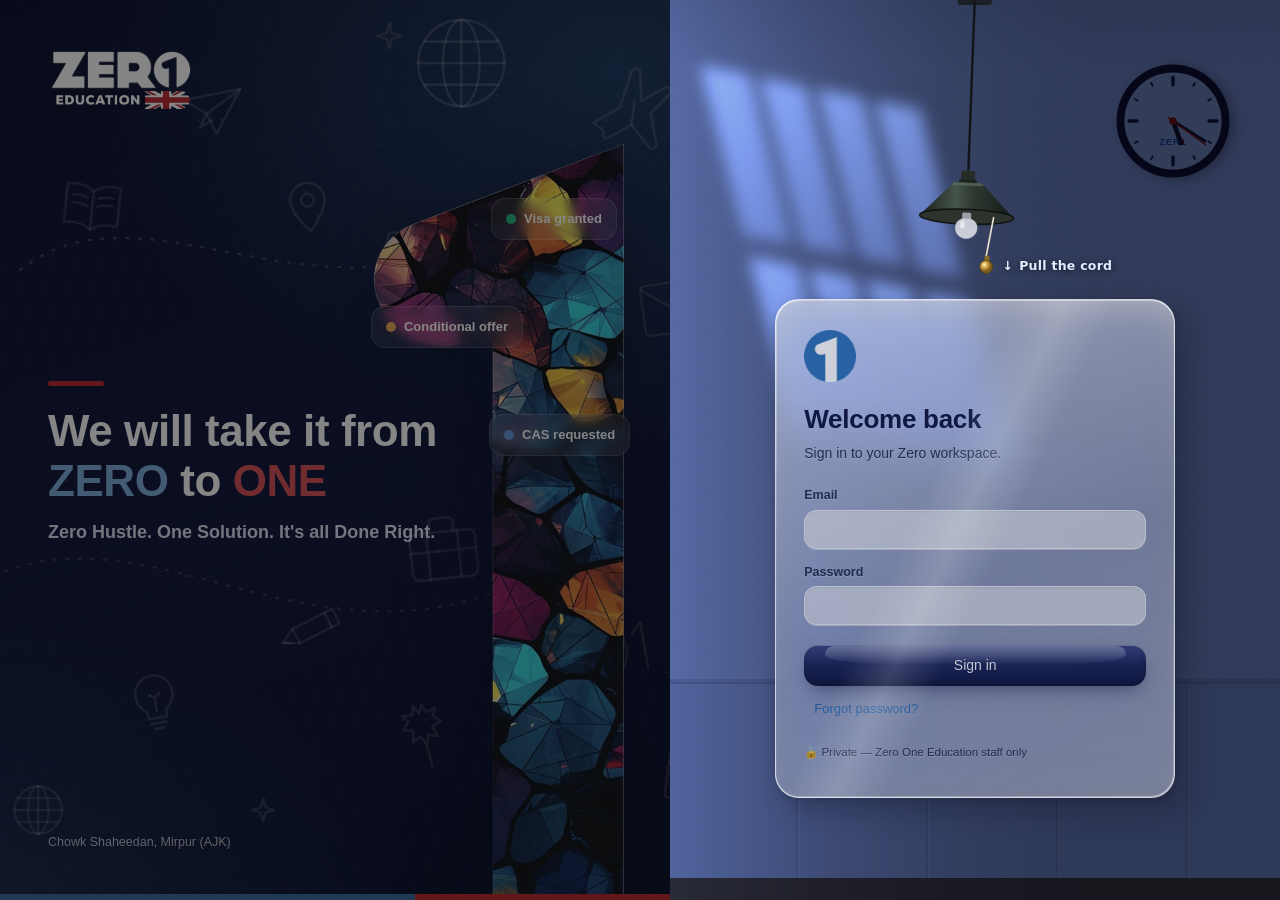
==== commit 8ff6e9ed: "Publish CRM from 7cc11105c57940e73b6e030e69c010bb21ce859e" ====
--- a/index.html
+++ b/index.html
@@ -19,10 +19,10 @@
   <link rel="manifest" href="manifest.webmanifest" />
   <meta name="apple-mobile-web-app-capable" content="yes" />
   <meta name="apple-mobile-web-app-title" content="Zero" />
-  <script type="module" crossorigin src="./assets/main-o9Rj4JeL.js"></script>
+  <script type="module" crossorigin src="./assets/main-KNFZ-Q5g.js"></script>
   <link rel="modulepreload" crossorigin href="./assets/preload-helper-B29wR2um.js">
   <link rel="stylesheet" crossorigin href="./assets/preload-helper-Dmg2oVCT.css">
-  <link rel="stylesheet" crossorigin href="./assets/main-CgW_Mp-y.css">
+  <link rel="stylesheet" crossorigin href="./assets/main-056i43a9.css">
 </head>
 <body>
   <div id="root"></div>
--- a/assets/main-056i43a9.css
+++ b/assets/main-056i43a9.css
@@ -0,0 +1 @@
+.zs{position:relative;overflow:hidden;isolation:isolate;border-radius:var(--radius-lg);padding:22px 26px 60px;min-height:172px;margin-bottom:18px;color:#fff;--m1: #8fc0e2;--m2: #6aa5d0;--m3: #4c8db8;--lk1: #7cbbe3;--lk2: #4f93c4;--sun: #fff6e2;--sun-x: 0px;--sun-y: 0px;--cl: rgba(255,255,255,.55);--halo-c: #ffe9b8;--gate: #efe4cc;--gate-sh: #c8b28a;--plat: #e6dccb;--rail: #4a5a50;--isl1: #6fae74;--isl2: #5b9f66;--isl3: #3e7d52;--isl-rim: #a3d79c;--tc1: #2f7a55;--tc2: #4f9d6a;--tk: #3c5a46;--sl1: #ffd66b;--sl2: #f6a823;--sl-one: #fff;background:linear-gradient(180deg,#2b74bd,#4b98d3 55%,#8cc6ea)}.zs[data-tod=morning]{--m1: #d0b3cf;--m2: #b391bd;--m3: #8a78ad;--lk1: #e9c0bd;--lk2: #b996b8;--sun: #ffe6c8;--sun-x: -40px;--sun-y: 34px;--cl: rgba(255,240,240,.5);--gate: #f2ddd0;--gate-sh: #c6a2a0;--plat: #ecdcd2;--isl1: #8fb28c;--isl2: #78a37a;--isl3: #557d5f;--isl-rim: #d3e6b6;--tc1: #4c7a62;--tc2: #7fa883;--tk: #4b5f55;--sl1: #ffcf9e;--sl2: #f39a6b;background:linear-gradient(180deg,#5874c0,#b394c0 58%,#f1c6a6)}.zs[data-tod=evening]{--m1: #d07f86;--m2: #a75d80;--m3: #7a4672;--lk1: #ee9a70;--lk2: #9b5679;--sun: #ffcf8f;--sun-x: 60px;--sun-y: 30px;--cl: rgba(255,214,190,.45);--halo-c: #ffb877;--gate: #f4c9a0;--gate-sh: #b97f6c;--plat: #eec6a6;--rail: #3d3346;--isl1: #9c8a5a;--isl2: #85744c;--isl3: #5a5040;--isl-rim: #ecc27c;--tc1: #4a4636;--tc2: #7d6e4a;--tk: #3e382e;--sl1: #ffb66b;--sl2: #ea6e35;background:linear-gradient(180deg,#38418f,#9a5a92 52%,#f19160)}@media screen{:root.dark .zs{--m1: #1d3263;--m2: #182a56;--m3: #13234a;--lk1: #172a58;--lk2: #0d1a3c;--sun: #dfe6fb;--sun-x: 0px;--sun-y: 0px;--halo-c: #c9d6f7;--gate: #263a68;--gate-sh: #3b5590;--plat: #22365f;--rail: #08122a;--isl1: #183650;--isl2: #132b42;--isl3: #0b1c30;--isl-rim: #36677f;--tc1: #0b1834;--tc2: #1c3566;--tk: #070f24;background:linear-gradient(180deg,#0b1636,#142650 60%,#1d3466);box-shadow:inset 0 0 0 1px #ffffff12}}.zs>h1,.zs>p{position:relative;z-index:3;text-shadow:0 1px 2px rgba(0,40,90,.25)}.zs>h1{color:#fff;font-size:24px;max-width:62%}.zs>p{margin:6px 0 0;opacity:.92;max-width:58%}.zs-art,.zs-stars,.zs .fireflies,.zs .occ,.zs-dim,.zs-rain,.zs-flash,.zs-magic{position:absolute;pointer-events:none}.zs-art{left:0;right:0;bottom:0;height:172px;z-index:1}.zs-art{overflow:hidden}.zs-art svg{position:absolute;right:0;bottom:0;display:block;height:100%;width:auto;aspect-ratio:1000 / 170;overflow:visible}.zs-stars,.zs-dim,.zs-rain,.zs-flash,.zs-magic{top:0;right:0;bottom:0;left:0}.zs-stars{display:none;z-index:0}.zs-magic{z-index:4;overflow:hidden}@media (max-width: 700px){.zs{padding-bottom:104px}.zs>h1,.zs>p{max-width:none}.zs-art{height:112px}}.zs .m1{fill:var(--m1)}.zs .m2{fill:var(--m2)}.zs .m3{fill:var(--m3)}.zs .m1,.zs .m2,.zs .m3,.zs .isl-back,.zs .ztk,.zs .tk,.zs .tc1,.zs .tc2,.zs .g-stone,.zs .g-shade,.zs .plat,.zs .sl-one{transition:fill 1.1s ease}.zs stop{transition:stop-color 1.1s ease}.zs .refl{opacity:.28}.zs .sun-g{transform:translate(var(--sun-x),var(--sun-y));transition:transform 1.2s ease}.zs .sunref{transform:translate(var(--sun-x));transition:transform 1.2s ease}.zs .sunref rect{fill:var(--sun);opacity:.45;animation:zs-glint 4s ease-in-out infinite alternate;animation-delay:var(--dl)}@keyframes zs-glint{50%{opacity:.15}}.zs .shim{fill:#fff;opacity:.18;animation:zs-shim var(--d) ease-in-out infinite alternate;animation-delay:var(--dl)}@keyframes zs-shim{0%{transform:translate(-10px);opacity:.05}to{transform:translate(12px);opacity:.22}}.zs .sunlogo{transition:opacity .9s ease;filter:drop-shadow(0 0 10px rgba(255,200,110,.6))}.zs .sunlogo .sl-one{fill:var(--sl-one);opacity:.95}.zs .moonlogo{opacity:0;transition:opacity .9s ease}.zs .mcloud path{fill:var(--cl)}.zs .c1{animation:zs-drift 140s linear infinite;animation-delay:-30s}.zs .c2{animation:zs-drift2 190s linear infinite;animation-delay:-120s}@keyframes zs-drift{0%{transform:translate(560px,36px)}to{transform:translate(1040px,36px)}}@keyframes zs-drift2{0%{transform:translate(600px,26px)}to{transform:translate(1040px,22px)}}.zs .isl-back{fill:var(--isl1)}.zs .isl-rim,.zs .isl-rim2{fill:none;stroke:var(--isl-rim);stroke-width:1.6;opacity:.8}.zs .isl-rim2{opacity:.55}.zs .gshadow{fill:#0a1e1e29}.zs .plat{fill:var(--plat)}.zs .rail{fill:none;stroke:var(--rail);stroke-width:1;opacity:.6}.zs .g-stone{fill:var(--gate)}.zs .g-shade{fill:var(--gate-sh)}.zs .g-frame{fill:none;stroke:var(--gate);stroke-width:3;stroke-linejoin:round}.zs .g-frame.thin{stroke-width:1.4}.zs .flame{transform-origin:0 -23px;animation:zs-flick 1.6s ease-in-out infinite alternate;filter:drop-shadow(0 0 3px rgba(255,170,60,.7))}.zs .fl-o{fill:#ffb43a}.zs .fl-i{fill:#fff2b0}@keyframes zs-flick{0%{transform:scale(1)}50%{transform:scale(.94,1.06) rotate(-2deg)}to{transform:scale(1.04,.96) rotate(2deg)}}.zs .tk{fill:var(--tk)}.zs .tc1{fill:var(--tc1)}.zs .tc2{fill:var(--tc2)}.zs .crown{transform-origin:0 -34px;animation:zs-crown 7s ease-in-out infinite alternate}.zs .t2 .crown{animation-duration:8.5s;animation-delay:-3s}@keyframes zs-crown{0%{transform:rotate(-1.4deg)}to{transform:rotate(1.6deg)}}.zs .rcloud,.zs .splashes,.zs .ripples,.zs-dim,.zs-rain{display:none}.zs .rcloud{transform:translate(var(--x),var(--y))}.zs .rcloud path{fill:#788498bf}.zs-dim{z-index:2;background:linear-gradient(180deg,#46526880,#4652682e)}.zs-rain{z-index:2}.zs-rain.r1{background-image:url(data:image/svg+xml,%3Csvg%20xmlns%3D%22http%3A//www.w3.org/2000/svg%22%20width%3D%2270%22%20height%3D%2290%22%3E%3Cpath%20d%3D%22M10%206l-3%2014%22%20stroke%3D%22white%22%20stroke-opacity%3D%220.55%22%20stroke-width%3D%221.1%22%20stroke-linecap%3D%22round%22/%3E%3Cpath%20d%3D%22M38%2040l-3%2012%22%20stroke%3D%22white%22%20stroke-opacity%3D%220.55%22%20stroke-width%3D%221.1%22%20stroke-linecap%3D%22round%22/%3E%3Cpath%20d%3D%22M60%2070l-3%2015%22%20stroke%3D%22white%22%20stroke-opacity%3D%220.55%22%20stroke-width%3D%221.1%22%20stroke-linecap%3D%22round%22/%3E%3Cpath%20d%3D%22M25%2062l-3%2010%22%20stroke%3D%22white%22%20stroke-opacity%3D%220.55%22%20stroke-width%3D%221.1%22%20stroke-linecap%3D%22round%22/%3E%3C/svg%3E);animation:zs-rain .55s linear infinite;opacity:.55}.zs-rain.r2{background-image:url(data:image/svg+xml,%3Csvg%20xmlns%3D%22http%3A//www.w3.org/2000/svg%22%20width%3D%22110%22%20height%3D%22140%22%3E%3Cpath%20d%3D%22M20%2010l-3%2020%22%20stroke%3D%22white%22%20stroke-opacity%3D%220.4%22%20stroke-width%3D%221.1%22%20stroke-linecap%3D%22round%22/%3E%3Cpath%20d%3D%22M70%2060l-3%2022%22%20stroke%3D%22white%22%20stroke-opacity%3D%220.4%22%20stroke-width%3D%221.1%22%20stroke-linecap%3D%22round%22/%3E%3Cpath%20d%3D%22M95%20110l-3%2018%22%20stroke%3D%22white%22%20stroke-opacity%3D%220.4%22%20stroke-width%3D%221.1%22%20stroke-linecap%3D%22round%22/%3E%3Cpath%20d%3D%22M45%20100l-3%2016%22%20stroke%3D%22white%22%20stroke-opacity%3D%220.4%22%20stroke-width%3D%221.1%22%20stroke-linecap%3D%22round%22/%3E%3C/svg%3E);animation:zs-rain2 .8s linear infinite;opacity:.4}@keyframes zs-rain{0%{background-position:0 0}to{background-position:-12px 90px}}@keyframes zs-rain2{0%{background-position:0 0}to{background-position:-18px 140px}}.zs[data-wx=rain] .zs-dim,.zs[data-wx=rain] .zs-rain{display:block}.zs[data-wx=rain] .rcloud,.zs[data-wx=rain] .splashes,.zs[data-wx=rain] .ripples{display:inline}.zs[data-wx=rain] .sun-g,.zs[data-wx=rain] .sunref,.zs[data-wx=rain] .mcloud,.zs[data-wx=rain] .fireflies{display:none}.zs[data-wx=rain]>h1,.zs[data-wx=rain]>p{text-shadow:0 1px 3px rgba(10,20,40,.55)}.zs .ripple{fill:none;stroke:#ffffff80;stroke-width:.8;transform-box:fill-box;transform-origin:center;animation:zs-ripple var(--d) ease-out infinite;animation-delay:var(--dl)}@keyframes zs-ripple{0%{transform:scale(.1);opacity:.9}to{transform:scale(1.4);opacity:0}}.zs .splash path{fill:none;stroke:#fff9;stroke-width:.8;stroke-linecap:round}.zs .splash{animation:zs-splash var(--d) ease-out infinite;animation-delay:var(--dl)}@keyframes zs-splash{0%{opacity:0}15%{opacity:1}60%,to{opacity:0}}.zs .bolt{fill:none;stroke:#f4f1ff;stroke-width:1.6;stroke-linejoin:round;opacity:0;filter:drop-shadow(0 0 4px #c9c4ff) drop-shadow(0 0 10px #9d97ff)}.zs-flash{z-index:2;opacity:0;background:radial-gradient(120% 90% at var(--fx, 40%) 0%,rgba(235,235,255,.55),rgba(200,205,255,.12) 60%,transparent)}@media screen{:root.dark .zs .sunlogo,:root.dark .zs .mcloud{opacity:0}:root.dark .zs .moonlogo{opacity:1;filter:drop-shadow(0 0 7px rgba(225,233,255,.6));animation:zs-moon 6s ease-in-out infinite alternate}:root.dark .zs .shim{opacity:.08}:root.dark .zs .sunref rect{opacity:.25}:root.dark .zs .gshadow{fill:#00000047}:root.dark .zs .flame{filter:drop-shadow(0 0 5px rgba(255,170,60,.95)) drop-shadow(0 0 12px rgba(255,140,40,.5))}:root.dark .zs .rcloud path{fill:#283454d9}:root.dark .zs-dim{background:linear-gradient(180deg,#080c1a73,#080c1a1a)}:root.dark .zs-rain{opacity:.45}:root.dark .zs .splash path{stroke:#becdf059}:root.dark .zs-stars{display:block}:root.dark .zs .fireflies{display:block}}@keyframes zs-moon{to{filter:drop-shadow(0 0 14px rgba(225,233,255,.85))}}.zs-stars i{position:absolute;width:var(--s);height:var(--s);border-radius:50%;background:#fff;opacity:var(--o);animation:zs-tw var(--dur) ease-in-out infinite;animation-delay:var(--t)}.zs-stars i.b{box-shadow:0 0 6px 1px #ffffff80}@keyframes zs-tw{0%,to{opacity:var(--o);transform:scale(1)}50%{opacity:.12;transform:scale(.7)}}.zs .fireflies{display:none;z-index:2;right:2%;width:28%;top:25%;bottom:0}.zs .fireflies i{position:absolute;width:3px;height:3px;border-radius:50%;background:#ffe9a3;box-shadow:0 0 6px 2px #ffdc7899;opacity:0;animation:zs-ffmove var(--d) ease-in-out infinite alternate,zs-ffglow var(--g) ease-in-out infinite;animation-delay:var(--dl),var(--gl)}@keyframes zs-ffmove{0%{transform:translate(0)}33%{transform:translate(var(--x1),var(--y1))}66%{transform:translate(var(--x2),var(--y2))}to{transform:translate(var(--x3),var(--y3))}}@keyframes zs-ffglow{0%,to{opacity:.05}50%{opacity:.95}}.zs .meteor{position:absolute;height:1.5px;border-radius:2px;pointer-events:none;opacity:0;transform-origin:100% 50%;background:linear-gradient(90deg,#fff0,#dce8ff8c 70%,#fff)}.zs .meteor:after{content:"";position:absolute;right:-1px;top:50%;width:3px;height:3px;margin-top:-1.5px;border-radius:50%;background:#fff;box-shadow:0 0 6px 2px #d2e1ffb3}.zs .speck{position:absolute;width:var(--z);height:var(--z);margin:calc(var(--z) / -2) 0 0 calc(var(--z) / -2);border-radius:50%;background:radial-gradient(circle,#fff 0 25%,var(--c) 45%,transparent 72%);box-shadow:0 0 6px 1px var(--c)}.zs .speck.star{border-radius:0;background:#fff;box-shadow:none;filter:drop-shadow(0 0 3px var(--c)) drop-shadow(0 0 6px var(--c));clip-path:polygon(50% 0,60% 40%,100% 50%,60% 60%,50% 100%,40% 60%,0 50%,40% 40%)}.zs .occ{display:none;top:0;right:0;bottom:0;left:0;z-index:2}.zs[data-occ=eid] .occ-eid,.zs[data-occ=aug] .occ-aug,.zs[data-occ=anniv] .occ-anniv{display:block}.zs .crescent{position:absolute;right:30%;top:12px;width:34px;filter:drop-shadow(0 0 6px rgba(255,240,190,.7))}.zs .crescent svg{display:block;width:100%}.zs .lanterns{position:absolute;right:36%;top:0;display:flex;gap:16px;align-items:flex-start}.zs .lantern{display:block;transform-origin:50% 0;animation:zs-swing var(--s) ease-in-out infinite alternate;animation-delay:var(--dl);filter:drop-shadow(0 0 5px rgba(255,200,110,.75))}.zs .lantern svg{display:block}@keyframes zs-swing{0%{transform:rotate(-5deg)}to{transform:rotate(5deg)}}.zs .bunting{position:absolute;top:8px;left:44%;right:3%;height:20px;border-top:1px solid rgba(255,255,255,.55);display:flex;justify-content:space-around}.zs .bunting i{width:12px;height:15px;clip-path:polygon(0 0,100% 0,50% 100%);transform-origin:50% 0;animation:zs-swing var(--s) ease-in-out infinite alternate;animation-delay:var(--dl)}.zs .balloon{position:absolute;bottom:-40px;left:var(--x);width:15px;height:19px;border-radius:50% 50% 46% 46%;background:var(--c);opacity:.85;animation:zs-rise var(--d) linear infinite;animation-delay:var(--dl)}.zs .balloon:after{content:"";position:absolute;left:50%;top:100%;width:1px;height:16px;background:#ffffff80}@keyframes zs-rise{0%{transform:translate(0)}50%{transform:translate(9px,-110px)}to{transform:translate(-5px,-230px)}}@media (max-width: 700px){.zs .lanterns{right:22%;gap:8px}.zs .crescent{right:4%;width:26px}.zs .bunting{left:6%}}.sky-row{position:sticky;bottom:-14px;z-index:2;background:var(--navy);margin:0 -10px;padding-left:20px!important;padding-right:18px!important;display:flex;align-items:center;justify-content:space-between;gap:10px;padding:12px 8px 8px 10px;border-top:1px solid #ffffff14}.sky-row small{display:block;color:#8a95c2;font-size:11px;letter-spacing:.04em}.sky-row b{color:#fff;font-weight:600;font-size:14px}.zsky{position:relative;width:100px;height:44px;border-radius:999px;border:0;padding:0;overflow:hidden;flex:0 0 auto;isolation:isolate;cursor:pointer;box-shadow:inset 0 2px 5px #00000052,inset 0 -1px #ffffff2e,0 0 0 1px #ffffff24;transition:box-shadow .3s,transform .2s cubic-bezier(.3,1.6,.5,1)}.zsky:hover{box-shadow:inset 0 2px 5px #00000052,inset 0 -1px #ffffff2e,0 0 0 2px #ffffff52}.zsky:active{transform:scale(.93)}.zsky:focus-visible{outline:2px solid #86b6ef;outline-offset:2px}.zsky .bg{position:absolute;top:0;right:0;bottom:0;left:0}.zsky .day{background:linear-gradient(180deg,#3d98e6,#78bdf4 58%,#c4e7ff);transition:opacity .9s ease .1s}.zsky .dusk{background:linear-gradient(180deg,#5a4aa0,#d76f8b 55%,#ffb468);opacity:0}.zsky .night{background:radial-gradient(120% 90% at 82% 8%,#24357a,transparent 62%),linear-gradient(180deg,#050a20,#131c48);opacity:0;transition:opacity .9s ease .1s}.zsky.dusking .dusk{animation:zsky-dusk 1.05s ease-in-out}@keyframes zsky-dusk{0%{opacity:0}42%{opacity:.95}to{opacity:0}}.zsky .glow{position:absolute;right:-20px;top:-22px;width:88px;height:88px;border-radius:50%;background:radial-gradient(circle,rgba(246,238,205,.3),transparent 64%);opacity:0;transition:opacity 1s}.zsky .stars i{position:absolute;width:2px;height:2px;border-radius:50%;background:#fff;opacity:0;transition:opacity .4s}.zsky .stars i.b{width:2.5px;height:2.5px;box-shadow:0 0 4px 1px #ffffff8c}.zsky .cloud{position:absolute;transition:transform .7s ease,opacity .5s}.zsky .cloud svg{display:block;width:100%;animation:zsky-drift var(--sp) ease-in-out infinite alternate}@keyframes zsky-drift{0%{transform:translate(3px)}to{transform:translate(-5px)}}.zsky .c-far{width:22px;right:42px;top:5px;opacity:.5;--sp: 11s}.zsky .c-mid{width:31px;right:7px;top:8px;opacity:.85;--sp: 8s}.zsky .c-front{width:26px;right:24px;top:23px;opacity:.97;--sp: 6s;filter:drop-shadow(0 1px 1px rgba(30,80,140,.25))}.zsky .sun-x,.zsky .moon-x{position:absolute;top:6px;width:32px;height:32px}.zsky .sun-x{left:6px;transition:transform .8s cubic-bezier(.6,0,.8,.3) .35s}.zsky .moon-x{left:62px;transform:translate(-24px);transition:transform .75s cubic-bezier(.2,.7,.4,1)}.zsky .sun-y,.zsky .moon-y{position:absolute;top:0;right:0;bottom:0;left:0}.zsky .sun-y{transition:transform .8s cubic-bezier(.2,.7,.4,1) .35s}.zsky .moon-y{transform:translateY(50px);transition:transform .75s cubic-bezier(.6,0,.8,.3)}.zsky .sun{position:absolute;top:0;right:0;bottom:0;left:0;border-radius:50%;background:radial-gradient(circle at 38% 35%,#fffbe0,#ffd84f 50%,#f7a91c);box-shadow:0 0 12px 4px #ffcd508c,0 0 26px 8px #ffdc7838}.zsky .rays{position:absolute;top:-7px;right:-7px;bottom:-7px;left:-7px;border-radius:50%;background:repeating-conic-gradient(rgba(255,232,140,.6) 0 7deg,transparent 7deg 30deg);-webkit-mask:radial-gradient(circle,transparent 0 17px,#000 18px 21px,transparent 22.5px);mask:radial-gradient(circle,transparent 0 17px,#000 18px 21px,transparent 22.5px);animation:zsky-spin 40s linear infinite}@keyframes zsky-spin{to{transform:rotate(360deg)}}.zsky .moon{position:absolute;top:3px;right:3px;bottom:3px;left:3px;border-radius:50%;box-shadow:inset -9px 4px #f6f0d9;transform:rotate(-90deg) scale(.6);filter:drop-shadow(0 0 5px rgba(246,240,217,.6));transition:transform .7s}.zsky[aria-checked=true] .sun-x{transform:translate(30px);transition:transform .8s cubic-bezier(.2,.7,.4,1)}.zsky[aria-checked=true] .sun-y{transform:translateY(50px);transition:transform .8s cubic-bezier(.6,0,.8,.3)}.zsky[aria-checked=true] .moon-x{transform:none;transition:transform .8s cubic-bezier(.6,0,.8,.3) .35s}.zsky[aria-checked=true] .moon-y{transform:none;transition:transform .8s cubic-bezier(.2,.7,.4,1) .35s}.zsky[aria-checked=true] .moon{transform:rotate(-18deg);box-shadow:inset -9px 4px #c4d1ee;filter:drop-shadow(0 0 3px rgba(165,188,235,.3));transition:transform .8s ease .35s,box-shadow 3s ease 1.3s,filter 3s ease 1.3s}.zsky[aria-checked=true] .night,.zsky[aria-checked=true] .glow{opacity:1}.zsky[aria-checked=true] .glow{animation:zsky-glow 4.5s ease .5s both}@keyframes zsky-glow{0%{opacity:0}30%{opacity:1}to{opacity:.4}}.zsky[aria-checked=true] .day{opacity:0}.zsky[aria-checked=true] .cloud{opacity:0;transform:translateY(14px)}.zsky[aria-checked=true] .stars i{opacity:.9;transition:opacity .6s var(--d);animation:zsky-tw 3.4s ease-in-out infinite;animation-delay:var(--t)}@keyframes zsky-tw{50%{opacity:.2}}@media (min-width: 901px){.sidebar.collapsed .sky-row{padding:10px 0 6px!important;justify-content:center}.sidebar.collapsed .sky-row>div{display:none}.sidebar.collapsed .zsky{transform:scale(.6);margin:-9px -20px}}.ap-seg{display:grid;grid-template-columns:repeat(3,1fr);gap:4px;background:var(--surface-2);padding:4px;border-radius:10px;margin:2px 6px 6px}.ap-seg button{border:0;background:none;border-radius:8px;padding:7px 4px;font-size:12px;font-weight:600;color:var(--text-2);display:grid;justify-items:center;gap:3px;cursor:pointer}.ap-seg button.on{background:var(--surface);color:var(--text);box-shadow:var(--shadow-sm)}.ap-head{font-size:11px;font-weight:700;letter-spacing:.06em;text-transform:uppercase;color:var(--text-3);padding:6px 10px 4px}.ap-row{display:flex;align-items:center;justify-content:space-between;gap:10px;padding:6px 10px;font-size:13px}.ap-row small{display:block;color:var(--text-3);font-size:11.5px}.ap-mini{display:inline-flex;background:var(--surface-2);border-radius:8px;padding:2px;gap:2px}.ap-mini button{border:0;background:none;border-radius:6px;padding:3px 7px;font-size:11.5px;font-weight:600;color:var(--text-2);cursor:pointer}.ap-mini button.on{background:var(--surface);color:var(--text);box-shadow:var(--shadow-sm)}.ap-row select{border:1px solid var(--border);border-radius:6px;padding:3px 6px;background:var(--surface);font-size:12.5px}.ap-row input[type=checkbox]{width:17px;height:17px;accent-color:var(--primary)}:root.theming body *:not(.zsky,.zsky *,.zs,.zs *),:root.theming body{transition:background-color .6s ease,color .6s ease,border-color .6s ease,box-shadow .6s ease!important}:root.calm .zs *,:root.calm .zsky *{animation:none!important}:root.calm .zs-magic,:root.calm .zs .fireflies{display:none!important}@media (prefers-reduced-motion: reduce){.zs *,.zsky *{animation:none!important}.zs .fireflies i{opacity:.7}}:root{--primary: #2d73ba;--primary-hover: #1f5c9c;--primary-soft: #e1edf9;--purple: #2d73ba;--navy: #0e153d;--navy-2: #172255;--brand-red: #ec2028;--bg: #f4f6fa;--surface: #ffffff;--surface-2: #f5f6f8;--hover: #dcdfec66;--border: #d0d4e4;--border-soft: #e6e9ef;--text: #323338;--text-2: #676879;--text-3: #9699a6;--shadow-sm: 0 1px 2px rgba(0, 0, 0, .06);--shadow: 0 4px 8px rgba(0, 0, 0, .08);--shadow-lg: 0 6px 20px rgba(0, 0, 0, .15);--radius: 8px;--radius-lg: 16px;--s-green: #00c875;--s-orange: #fdab3d;--s-red: #df2f4a;--s-grey: #c4c4c4;--s-blue: #579bfc;--s-purple: #a25ddc;--s-teal: #00b2b2;--s-pink: #ff5ac4;--s-dark-blue: #0086c0;--s-lime: #9cd326;--s-brown: #7f5347;--s-navy: #401694;--font: "Figtree", "Segoe UI", Roboto, Arial, sans-serif;--font-display: "Poppins", "Figtree", "Segoe UI", sans-serif;color-scheme:light}@media screen{:root.dark{color-scheme:dark;--primary: #5b9cf0;--primary-hover: #7db0f4;--primary-soft: #5b9cf029;--purple: #5b9cf0;--navy: #0d1430;--navy-2: #121b40;--bg: #0b1020;--surface: #121a2e;--surface-2: #18213a;--hover: #ffffff10;--border: #2b3656;--border-soft: #222c48;--text: #e6e9f2;--text-2: #a7afc6;--text-3: #737d98;--shadow-sm: 0 1px 2px rgba(0, 0, 0, .4);--shadow: 0 4px 12px rgba(0, 0, 0, .35);--shadow-lg: 0 8px 28px rgba(0, 0, 0, .5);--s-green: #2fcf8a;--s-orange: #f5b453;--s-red: #ec5a71;--s-grey: #8a90a2;--s-blue: #6aa8f7}:root.dark .sidebar{box-shadow:1px 0 #ffffff0d}:root.dark img:not([src$=".svg"]):not(.ws-logo):not(.ws-mark){filter:brightness(.92)}:root.dark ::-webkit-scrollbar-thumb{background:#fff2}:root.dark .pf{--pf-empty: #1d2640;--pf-ink: #e6e9f2;--pf-ink-2: #b5bccf;--pf-ink-3: #8a93ab;--pf-line: #263049;--pf-gold: #e2b65a;--pf-gold-soft: #3a2f18}}*{box-sizing:border-box}html,body,#root{height:100%;margin:0}body{font:14px/1.5 var(--font);color:var(--text);background:var(--bg);-webkit-font-smoothing:antialiased}button,input,select,textarea{font:inherit;color:inherit}a{color:var(--primary)}h1,h2,h3{font-family:var(--font-display);color:var(--text);margin:0;letter-spacing:-.01em}h1{font-size:26px;font-weight:600}h2{font-size:19px;font-weight:600}h3{font-size:15px;font-weight:600}.muted{color:var(--text-2)}.small{font-size:12.5px}.tiny{font-size:11.5px}.shell{display:flex;height:100vh;overflow:hidden}.sidebar{width:252px;flex-shrink:0;background:var(--surface);border-right:1px solid var(--border-soft);display:flex;flex-direction:column;padding:14px 10px;gap:4px;overflow-y:auto;transition:width .2s}.ws{display:flex;align-items:center;gap:10px;padding:6px 8px 14px;border-bottom:1px solid var(--border-soft);margin-bottom:8px}.logo{width:36px;height:36px;border-radius:10px;background:var(--navy);color:#fff;display:flex;align-items:center;justify-content:center;font-weight:900;font-size:15px;flex-shrink:0;letter-spacing:-.03em}.logo span{color:var(--brand-red)}.ws-logo{height:40px;width:auto;display:block;margin:0 auto 0 4px}.ws-text b{display:block;font-size:14px;line-height:1.2}.ws-text span{font-size:11.5px;color:var(--text-2)}.nav-section{font-size:11px;font-weight:700;color:var(--text-3);text-transform:uppercase;letter-spacing:.06em;padding:12px 10px 4px}.nav-item{display:flex;align-items:center;gap:10px;padding:8px 10px;border-radius:6px;color:var(--text);cursor:pointer;border:none;background:none;text-align:left;width:100%;font-size:14px;position:relative}.nav-item:hover{background:var(--hover)}.nav-item.active{background:var(--primary-soft);color:#00398d;color:light-dark(#00398d,#a7c1e9);font-weight:600}.nav-item svg{flex-shrink:0}.nav-badge{margin-left:auto;background:var(--s-red);color:#fff;font-size:10.5px;font-weight:700;border-radius:999px;padding:1px 7px}.main{flex:1;display:flex;flex-direction:column;min-width:0}.topbar{height:56px;flex-shrink:0;display:flex;align-items:center;gap:12px;padding:0 20px;background:var(--surface);border-bottom:1px solid var(--border-soft)}.topbar .search{flex:1;max-width:420px;position:relative}.topbar .search input{width:100%;padding:8px 12px 8px 34px;border:1px solid var(--border);border-radius:6px;background:var(--surface);outline:none}.topbar .search input:focus{border-color:var(--primary)}.topbar .search svg{position:absolute;left:10px;top:50%;transform:translateY(-50%);color:var(--text-3)}.content{flex:1;overflow-y:auto;padding:24px 28px 60px}.page-head{display:flex;align-items:flex-end;gap:16px;margin-bottom:18px;flex-wrap:wrap}.page-head .grow{flex:1;min-width:200px}.page-head p{margin:4px 0 0;color:var(--text-2)}.btn{display:inline-flex;align-items:center;gap:6px;border:none;border-radius:4px;padding:8px 16px;font-weight:500;cursor:pointer;background:var(--primary);color:#fff;white-space:nowrap;font-size:14px;line-height:1.3}.btn:hover{background:var(--primary-hover)}.btn:disabled{opacity:.5;cursor:default}.btn.secondary{background:var(--surface);color:var(--text);border:1px solid var(--border)}.btn.secondary:hover{background:var(--surface-2)}.btn.ghost{background:transparent;color:var(--text)}.btn.ghost:hover{background:var(--hover)}.btn.danger{background:var(--s-red)}.btn.sm{padding:5px 10px;font-size:13px}.icon-btn{width:34px;height:34px;border:none;background:transparent;border-radius:6px;display:inline-flex;align-items:center;justify-content:center;cursor:pointer;color:var(--text-2);position:relative}.icon-btn:hover{background:var(--hover);color:var(--text)}.field{display:flex;flex-direction:column;gap:5px}.field label{font-size:12.5px;font-weight:600;color:var(--text-2)}.input,.field input,.field select,.field textarea,select.input{padding:8px 10px;border:1px solid var(--border);border-radius:4px;background:var(--surface);outline:none;width:100%}.input:focus,.field input:focus,.field select:focus,.field textarea:focus{border-color:var(--primary);box-shadow:0 0 0 3px #2d73ba22}.grid-2{display:grid;grid-template-columns:1fr 1fr;gap:12px 14px}.grid-3{display:grid;grid-template-columns:repeat(3,1fr);gap:12px 14px}.row{display:flex;align-items:center;gap:8px;flex-wrap:wrap}.spacer{flex:1}.card{background:var(--surface);border-radius:var(--radius);box-shadow:var(--shadow-sm);border:1px solid var(--border-soft);padding:18px}.card+.card{margin-top:16px}.kpis{display:grid;grid-template-columns:repeat(auto-fill,minmax(200px,1fr));gap:14px;margin-bottom:18px}.kpi{background:var(--surface);border:1px solid var(--border-soft);border-radius:var(--radius);padding:16px 18px;position:relative;overflow:hidden;box-shadow:var(--shadow-sm);cursor:default}.kpi:before{content:"";position:absolute;left:0;top:0;bottom:0;width:5px;background:var(--kpi, var(--primary))}.kpi b{display:block;font-family:var(--font-display);font-size:30px;font-weight:600;line-height:1.1;margin-top:4px}.kpi span{font-size:13px;color:var(--text-2);font-weight:500}.dash-grid{display:grid;grid-template-columns:2fr 1fr;gap:16px}.welcome{border-radius:var(--radius-lg);padding:22px 26px;color:#fff;margin-bottom:18px;background:linear-gradient(120deg,#6161ff,#0073ea 55%,#00c875 130%);position:relative;overflow:hidden}.welcome h1{color:#fff;font-size:24px}.welcome p{margin:6px 0 0;opacity:.9}.welcome .blob{position:absolute;border-radius:50%;opacity:.18;background:#fff}.avatar{width:28px;height:28px;border-radius:50%;color:#fff;display:inline-flex;align-items:center;justify-content:center;font-size:11px;font-weight:700;flex-shrink:0;border:2px solid var(--surface)}.avatar.lg{width:40px;height:40px;font-size:14px}.avatar.unassigned{background:var(--surface-2)!important;color:var(--text-3);border:1px dashed var(--border)}.avatars{display:inline-flex}.avatars .avatar+.avatar{margin-left:-8px}.pill{display:inline-flex;align-items:center;justify-content:center;min-width:110px;height:32px;padding:0 10px;color:#fff;font-weight:500;font-size:13px;border-radius:0;white-space:nowrap;overflow:hidden;text-overflow:ellipsis}.pill.round{border-radius:999px;height:24px;min-width:0;font-size:12px;padding:0 10px}.chip{display:inline-flex;align-items:center;gap:5px;padding:2px 9px;border-radius:999px;font-size:12px;font-weight:600;background:var(--surface-2);color:var(--text-2)}.tag{display:inline-block;padding:1px 8px;border-radius:4px;font-size:11.5px;background:#e5f4ff;background:light-dark(#e5f4ff,#1d2f3c);color:#1f76c2;color:light-dark(#1f76c2,#93bcdf);margin-right:4px}.group{margin-bottom:26px}.group-head{display:flex;align-items:center;gap:8px;margin-bottom:6px;cursor:pointer;-webkit-user-select:none;user-select:none}.group-head h3{color:var(--gc);font-size:16px}.group-head .count{color:var(--text-3);font-size:12.5px}.tbl-wrap{overflow-x:auto}.tbl{border-collapse:separate;border-spacing:0;width:100%;min-width:760px;background:var(--surface)}.tbl th{font-weight:500;font-size:13px;color:var(--text-2);text-align:center;padding:7px 8px;border-top:1px solid var(--border-soft);border-bottom:1px solid var(--border-soft);border-right:1px solid var(--border-soft);background:var(--surface);white-space:nowrap}.tbl th:first-child{text-align:left;border-left:6px solid var(--gc);border-top-left-radius:6px}.tbl td{padding:0 8px;height:38px;border-bottom:1px solid var(--border-soft);border-right:1px solid var(--border-soft);text-align:center;font-size:13.5px}.tbl td:first-child{text-align:left;border-left:6px solid var(--gc);opacity:1}.tbl tr:hover td{background:#f5f6f8;background:light-dark(#f5f6f8,var(--surface-2))}.tbl td.status-cell{padding:0}.tbl td.status-cell .pill{width:100%;min-width:0;height:37px;cursor:pointer}.tbl .name-cell{display:flex;align-items:center;gap:8px;cursor:pointer;font-weight:500}.tbl .name-cell:hover .nm{color:var(--primary)}.tbl .add-row td{color:var(--text-3);cursor:pointer;text-align:left}.tbl .add-row input{border:none;outline:none;width:100%;padding:8px 0;background:transparent}.tbl .summary td{height:30px;border-bottom:none}.stack-bar{display:flex;height:22px;border-radius:2px;overflow:hidden;margin:0 8px}.stack-bar i{display:block;height:100%}.progress{height:8px;background:var(--surface-2);border-radius:999px;overflow:hidden}.progress i{display:block;height:100%;background:var(--s-green);border-radius:999px}.menu{position:fixed;z-index:1000;background:var(--surface);border-radius:8px;box-shadow:var(--shadow-lg);padding:8px;min-width:200px;max-height:60vh;overflow-y:auto}.menu .opt{display:block;width:100%;margin:3px 0;border:none;cursor:pointer;color:#fff;padding:7px 12px;font-weight:500;border-radius:2px;text-align:center}.menu .opt:hover{filter:brightness(.93)}.menu .item{display:flex;align-items:center;gap:8px;width:100%;border:none;background:none;padding:7px 10px;border-radius:4px;cursor:pointer;text-align:left}.menu .item:hover{background:var(--hover)}.kanban{display:flex;gap:14px;align-items:flex-start;overflow-x:auto;padding-bottom:12px}.kcol{width:280px;flex-shrink:0;background:var(--surface-2);border-radius:8px;padding:0 0 10px}.kcol-head{color:#fff;font-weight:600;padding:10px 12px;border-radius:8px 8px 0 0;display:flex;justify-content:space-between}.kcol-body{padding:8px;min-height:60px;display:flex;flex-direction:column;gap:8px}.kcol.drop{outline:2px dashed var(--primary)}.kcard{background:var(--surface);border-radius:8px;padding:10px 12px;box-shadow:var(--shadow-sm);border:1px solid var(--border-soft);cursor:grab}.kcard:hover{box-shadow:var(--shadow)}.kcard .t{font-weight:600;margin-bottom:6px}.toolbar{display:flex;align-items:center;gap:8px;margin-bottom:16px;flex-wrap:wrap}.views{display:inline-flex;border-bottom:1px solid var(--border-soft);gap:4px}.views button{border:none;background:none;padding:8px 12px;cursor:pointer;color:var(--text-2);border-bottom:2px solid transparent;font-weight:500;display:inline-flex;gap:6px;align-items:center}.views button.on{color:var(--primary);border-bottom-color:var(--primary)}.seg{display:inline-flex;background:var(--surface-2);border-radius:6px;padding:3px}.seg button{border:none;background:none;padding:5px 12px;border-radius:4px;cursor:pointer;color:var(--text-2);font-weight:500}.seg button.on{background:var(--surface);color:var(--text);box-shadow:var(--shadow-sm)}.overlay{position:fixed;top:0;right:0;bottom:0;left:0;background:#292f4c73;z-index:900;display:flex;justify-content:flex-end;animation:fade .15s}.overlay.center{justify-content:center;align-items:center;padding:20px}@keyframes fade{0%{opacity:0}}@keyframes slide{0%{transform:translate(40px);opacity:.4}}.drawer{width:min(760px,100%);height:100%;background:var(--surface);display:flex;flex-direction:column;animation:slide .2s;box-shadow:var(--shadow-lg)}.drawer-head{padding:18px 24px 0;border-bottom:1px solid var(--border-soft)}.drawer-body{flex:1;overflow-y:auto;padding:20px 24px 40px}.modal{width:min(560px,100%);background:var(--surface);border-radius:12px;box-shadow:var(--shadow-lg);max-height:90vh;display:flex;flex-direction:column}.modal-head{padding:18px 22px 10px;display:flex;align-items:center}.modal-body{padding:6px 22px 10px;overflow-y:auto}.modal-foot{padding:14px 22px 18px;display:flex;justify-content:flex-end;gap:8px}.timeline{display:flex;flex-direction:column;gap:2px}.tl-item{display:flex;gap:10px;padding:10px 0;border-bottom:1px solid var(--border-soft)}.tl-ico{width:30px;height:30px;border-radius:50%;display:flex;align-items:center;justify-content:center;flex-shrink:0;color:#fff;font-size:14px}.tl-body{flex:1;min-width:0;white-space:pre-wrap}.tracker{display:flex;align-items:flex-start;gap:0;margin:14px 0 4px;overflow-x:auto;padding-bottom:4px}.tracker .st{flex:1;min-width:92px;text-align:center;position:relative;font-size:11.5px;color:var(--text-3);font-weight:600;cursor:pointer}.tracker .st i{display:block;width:22px;height:22px;margin:0 auto 6px;border-radius:50%;background:var(--surface-2);border:2px solid var(--border);position:relative;z-index:1}.tracker .st:before{content:"";position:absolute;top:11px;left:-50%;right:50%;height:3px;background:var(--border)}.tracker .st:first-child:before{display:none}.tracker .st.done{color:var(--text)}.tracker .st.done i{background:var(--s-green);border-color:var(--s-green)}.tracker .st.done:before{background:var(--s-green)}.tracker .st.cur i{background:var(--primary);border-color:var(--primary);box-shadow:0 0 0 5px #2d73ba33}.tracker .st.cur{color:var(--primary)}.auth{min-height:100vh;display:grid;grid-template-columns:1.1fr 1fr}.auth-art{background:linear-gradient(140deg,#0b123c,#2b2f8f 45%,#6161ff 75%,#0073ea);color:#fff;padding:48px;display:flex;flex-direction:column;justify-content:space-between;position:relative;overflow:hidden}.auth-art h1{color:#fff;font-size:38px;line-height:1.15;max-width:460px}.auth-art p{opacity:.85;max-width:420px;font-size:15px}.auth-form{display:flex;align-items:center;justify-content:center;padding:30px;background:var(--surface)}.auth-card{width:100%;max-width:380px}.auth-card .field+.field{margin-top:14px}.floaty{position:absolute;border-radius:14px;padding:10px 14px;background:#ffffff1f;-webkit-backdrop-filter:blur(6px);backdrop-filter:blur(6px);font-size:13px;font-weight:600;display:flex;align-items:center;gap:8px}.floaty i{width:10px;height:10px;border-radius:50%;display:inline-block}.toast-wrap{position:fixed;bottom:22px;left:50%;transform:translate(-50%);z-index:2000;display:flex;flex-direction:column;gap:8px;align-items:center}.toast{background:#323338;color:#fff;padding:10px 18px;border-radius:8px;box-shadow:var(--shadow-lg);font-weight:500;animation:fade .2s}.empty{text-align:center;padding:44px 20px;color:var(--text-2)}.empty .art{font-size:46px;margin-bottom:8px}.tabs{display:flex;gap:2px;margin-top:12px}.tabs button{border:none;background:none;padding:9px 14px;cursor:pointer;color:var(--text-2);border-bottom:2px solid transparent;font-weight:500}.tabs button.on{color:var(--primary);border-bottom-color:var(--primary)}.list-row{display:flex;align-items:center;gap:10px;padding:10px 0;border-bottom:1px solid var(--border-soft)}.list-row:last-child{border-bottom:none}.perm-table{width:100%;border-collapse:collapse;font-size:13px}.perm-table th,.perm-table td{padding:8px;border-bottom:1px solid var(--border-soft);text-align:center}.perm-table th:first-child,.perm-table td:first-child{text-align:left}.perm-table thead th{color:var(--text-2);font-weight:600;white-space:nowrap}.perm-table tr.grp td{background:var(--surface-2);font-size:11px;font-weight:700;text-transform:uppercase;color:var(--text-2);letter-spacing:.05em}.perm-table input{width:16px;height:16px;cursor:pointer;accent-color:var(--primary)}.badge{display:inline-block;font-size:11px;font-weight:700;padding:2px 8px;border-radius:999px}.badge.green{background:#dcf8eb;background:light-dark(#dcf8eb,#1f3f30);color:#007a48;color:light-dark(#007a48,#acead1)}.badge.orange{background:#fff0db;background:light-dark(#fff0db,#3e311e);color:#b36b00}.badge.red{background:#fde4e8;background:light-dark(#fde4e8,var(--surface-2));color:#b0172f;color:light-dark(#b0172f,#e398a4)}.badge.blue{background:#e1efff;background:light-dark(#e1efff,#1d2c3d);color:#0060b9;color:light-dark(#0060b9,#9ac1e6)}.badge.grey{background:var(--surface-2);color:var(--text-2)}.dot{width:8px;height:8px;border-radius:50%;display:inline-block}.loading{display:flex;align-items:center;justify-content:center;height:100vh;flex-direction:column;gap:14px;color:var(--text-2)}.spinner{width:34px;height:34px;border-radius:50%;border:3px solid var(--primary-soft);border-top-color:var(--primary);animation:spin .8s linear infinite}@keyframes spin{to{transform:rotate(360deg)}}.confetti{position:fixed;top:-10px;width:9px;height:14px;z-index:3000;pointer-events:none;animation:fall 1.6s ease-in forwards}@keyframes fall{to{transform:translateY(105vh) rotate(720deg);opacity:.7}}.mobile-only{display:none}@media (max-width: 900px){.auth{grid-template-columns:1fr}.auth-art{display:none}.dash-grid{grid-template-columns:1fr}.sidebar{position:fixed;z-index:800;height:100%;left:0;top:0;box-shadow:var(--shadow-lg);transform:translate(-100%);transition:transform .2s}.sidebar.open{transform:none}.mobile-only{display:inline-flex}.content{padding:16px}.grid-2,.grid-3{grid-template-columns:1fr}.kpis{grid-template-columns:repeat(2,1fr);gap:10px}.kpi b{font-size:24px}}.portal-tab .card{margin-bottom:14px}.portal-tab .card+.card{margin-top:0}.chip-ok{color:#00a862;font-weight:700}.chip-off{color:var(--s-red);font-weight:700}.cred-box{background:var(--surface-2);border-radius:10px;padding:12px 14px;display:grid;gap:8px}.cred-box>div{display:flex;flex-direction:column}.cred-box b{font-size:15.5px;word-break:break-all}.mono{font-family:ui-monospace,Consolas,monospace;letter-spacing:.06em;font-size:18px!important}.btn.wa,a.btn.wa{background:#25d366;color:#fff;text-decoration:none}.btn.wa:hover{background:#1ebe5b}.wa-btn{margin-top:10px;color:#128c4b!important;color:light-dark(#128c4b,#a3e6c3)!important;text-decoration:none}.req-list{display:grid;gap:10px;margin-top:10px}.req-row{border:1px solid var(--border-soft);border-radius:10px;padding:12px 14px}.reject-note{color:var(--s-red);margin-top:6px}.file-chips{display:flex;flex-wrap:wrap;gap:6px;margin-top:8px}.file-chip{display:inline-flex;align-items:center;gap:6px;background:var(--surface-2);border-radius:8px;padding:3px 4px 3px 9px;font-size:13px}.linkish{border:0;background:none;padding:0;color:var(--primary);cursor:pointer;text-align:left;font:inherit}.linkish:hover{text-decoration:underline}.preset-grid{display:flex;flex-wrap:wrap;gap:6px}.preset{border:1px solid var(--border);background:var(--surface);border-radius:999px;padding:5px 11px;font-size:13px;cursor:pointer}.preset.on{background:var(--primary);border-color:var(--primary);color:#fff}.letter-up{display:flex;gap:8px;flex-wrap:wrap;align-items:center;padding:10px;background:var(--surface-2);border-radius:10px;margin-bottom:10px}.letters{display:grid;gap:4px}.letter-row{display:flex;align-items:center;gap:10px;padding:9px 6px;border-bottom:1px solid var(--border-soft)}.letter-row:last-child{border-bottom:0}.letter-row.hidden-letter{opacity:.55}.letter-ic{width:34px;height:34px;border-radius:8px;background:#e5f4ff;background:light-dark(#e5f4ff,#1d2f3c);color:var(--primary);display:flex;align-items:center;justify-content:center;flex-shrink:0}.editable{cursor:text;display:inline-flex;gap:6px;align-items:center}.editable svg{opacity:.35}.editable:hover svg{opacity:1}.hd{display:grid;grid-template-columns:340px 1fr;gap:14px;align-items:start}.hd .card+.card{margin-top:0}.hd-list{padding:10px;max-height:calc(100vh - 190px);overflow-y:auto}.hd-item{display:block;width:100%;text-align:left;border:0;background:none;border-radius:8px;padding:10px;cursor:pointer;position:relative;border-bottom:1px solid var(--border-soft)}.hd-item:hover{background:var(--surface-2)}.hd-item.on{background:#e5f4ff;background:light-dark(#e5f4ff,#1d2f3c)}.hd-item.unread .hd-sub,.hd-item.unread .hd-name{font-weight:700}.hd-name{font-weight:600;margin-top:4px}.hd-sub{color:var(--text-2);white-space:nowrap;overflow:hidden;text-overflow:ellipsis;padding-right:14px}.hd-dot{position:absolute;right:10px;top:50%;width:9px;height:9px;border-radius:50%;background:var(--s-red)}.hd-topic{display:inline-block;color:#fff;font-size:11px;font-weight:700;padding:1px 8px;border-radius:4px;text-transform:uppercase;letter-spacing:.03em}.hd-chat{padding:0;min-height:420px;display:flex;flex-direction:column}.hd-chat>.empty{margin:auto}.hd-thread{display:flex;flex-direction:column;height:calc(100vh - 190px);min-height:420px}.hd-head{display:flex;gap:10px;align-items:flex-start;padding:14px 18px 10px;border-bottom:1px solid var(--border-soft)}.hd-route{padding:8px 18px;border-bottom:1px solid var(--border-soft);background:var(--surface-2)}.hd-route select{width:auto;max-width:180px;padding:4px 8px}.hd-msgs{flex:1;overflow-y:auto;padding:16px 18px;display:flex;flex-direction:column;gap:12px}.hd-msg{max-width:78%}.hd-msg.us{align-self:flex-end;text-align:right}.hd-by{font-size:12.5px;font-weight:600;color:var(--text-2);margin-bottom:3px;display:flex;gap:6px;align-items:center}.hd-msg.us .hd-by{justify-content:flex-end}.hd-by .avatar{width:20px;height:20px;font-size:9px}.hd-bubble{display:inline-block;text-align:left;padding:9px 13px;background:var(--surface-2);white-space:pre-wrap;word-wrap:break-word;border-radius:14px 14px 14px 4px}.hd-msg.us .hd-bubble{background:var(--primary);color:#fff;border-bottom-left-radius:14px;border-bottom-right-radius:4px}.hd-reply{border-top:1px solid var(--border-soft);padding:12px 18px}@media (max-width: 900px){.hd{grid-template-columns:1fr}.hd.has-sel .hd-list{display:none}.hd:not(.has-sel) .hd-chat{display:none}.hd-list{max-height:none}.hd-thread{height:calc(100vh - 150px)}.hd-msg{max-width:92%}}.doodles{position:absolute;top:0;right:0;bottom:0;left:0;width:100%;height:100%;pointer-events:none;z-index:0}.auth-art>*:not(.doodles):not(.floaty):not(.auth-one){position:relative;z-index:1}.floaty{z-index:1}.auth-one{position:absolute;right:7%;bottom:0;height:84%;width:auto;z-index:0;pointer-events:none;filter:drop-shadow(0 24px 48px rgba(5,10,40,.45))}@media (max-width: 1250px){.auth-one{right:2%;height:70%;opacity:.55}}.export-list{display:grid;gap:4px}.export-row{display:flex;gap:10px;align-items:center;padding:8px 10px;border:1px solid var(--border-soft);border-radius:8px;cursor:pointer}.export-row:hover{background:var(--surface-2)}.acct-grid{display:grid;grid-template-columns:repeat(auto-fill,minmax(240px,1fr));gap:12px}.acct-grid .card+.card{margin-top:0}.acct-card{display:flex;flex-direction:column;gap:4px}.acct-bal{font-family:var(--font-display);font-size:24px;font-weight:600;margin-top:6px}.cb-line{display:flex;justify-content:space-between;font-size:13.5px;padding:3px 0}.cb-line.in b{color:#00a862}.cb-line.out b{color:#df2f4a}.cb-line.total{border-top:1px solid var(--border-soft);margin-top:4px;padding-top:6px;font-size:15px}.fin-tbl td,.fin-tbl th{text-align:left}.in-text{color:#00a862}.out-text{color:#df2f4a}.ok-text{color:#00a862}.warn-text{color:#b36b00}.dim-row{opacity:.5}.rep-line{display:flex;justify-content:space-between;gap:10px;padding:7px 0;border-bottom:1px solid var(--border-soft);font-size:14px}.rep-big{font-family:var(--font-display);font-size:22px;font-weight:600;margin:6px 0}.pick-list{display:grid;margin-top:6px;border:1px solid var(--border-soft);border-radius:8px;max-height:240px;overflow-y:auto}.pick-list button{display:flex;justify-content:space-between;gap:10px;border:0;border-bottom:1px solid var(--border-soft);background:var(--surface);padding:8px 10px;cursor:pointer;text-align:left}.pick-list button:hover{background:#e5f4ff;background:light-dark(#e5f4ff,#1d2f3c)}.receipt-done{text-align:center;background:#f3fbf6;background:light-dark(#f3fbf6,var(--surface-2));border-radius:12px;padding:18px}.receipt-done b{display:block;font-size:24px;font-family:var(--font-display);color:#0b123c;color:light-dark(#0b123c,#bec4ea);margin:4px 0}.fee-line{display:flex;align-items:center;gap:10px;padding:9px 0;border-bottom:1px solid var(--border-soft)}.fee-line:last-child{border-bottom:0}.sidebar{background:var(--navy);border-right:0;color:#c9d2ee}.sidebar .ws{border-bottom-color:#ffffff14;padding:10px 8px 18px}.ws-logo{height:46px;margin:0 auto 0 6px}.sidebar .nav-item{color:#c9d2ee}.sidebar .nav-item:hover{background:#ffffff10;color:#fff}.sidebar .nav-item.active{background:linear-gradient(90deg,#2d73ba,#2d73ba99);color:#fff;font-weight:600}.sidebar .nav-item.active:before{content:"";position:absolute;left:-10px;top:8px;bottom:8px;width:4px;border-radius:0 4px 4px 0;background:var(--brand-red)}.sidebar .nav-section{color:#7d89b8}.sidebar .muted{color:#8a95c2!important}.sidebar-foot{display:flex;align-items:center;gap:8px;padding:10px;border-top:1px solid #ffffff14;color:#8a95c2;font-size:11.5px}.sidebar-foot img{width:22px;height:22px;opacity:.9}.sidebar::-webkit-scrollbar{width:8px}.sidebar::-webkit-scrollbar-thumb{background:#fff2;border-radius:8px}.topbar{box-shadow:0 1px 0 var(--border-soft)}.nav-item.active{color:#fff}.auth-art{background:radial-gradient(900px 620px at 92% 8%,#2d73ba66 0%,transparent 60%),radial-gradient(760px 520px at -5% 105%,#2d73ba40 0%,transparent 62%),linear-gradient(160deg,#0e153d,#111c4d 55%,#0c1336)}.auth-art:after{content:"";position:absolute;left:0;right:0;bottom:0;height:6px;background:linear-gradient(90deg,#2d73ba 0,#2d73ba 62%,#ec2028 62%,#ec2028);z-index:2}.auth-logo{height:64px;width:auto;display:block}.tag-bar{width:56px;height:5px;border-radius:4px;background:var(--brand-red);margin-bottom:20px}.auth-art h1.tagline{font-size:44px;line-height:1.12;max-width:480px;font-weight:700}.auth-art h1.tagline .z{color:#6fb2f2}.auth-art h1.tagline .o{color:#ff4a52}.auth-art p.tagline-sub{font-size:18px;font-weight:600;color:#dbe3fa;opacity:1;margin-top:14px;max-width:470px}.floaty{background:#ffffff16;border:1px solid #ffffff22}.auth-form{background:var(--surface);position:relative}.auth-mark{width:52px;height:52px;margin-bottom:18px;display:block}.auth-card h1{color:var(--navy)}.auth-card .btn:not(.ghost){background:var(--navy)}.auth-card .btn:not(.ghost):hover{background:var(--navy-2)}.auth-foot{margin-top:30px;display:flex;align-items:center;gap:6px}@media (max-width: 900px){.hide-mobile{display:none!important}}.lamp-room.auth-form{align-items:center}.lamp-room .auth-card{padding:30px 28px 24px;max-width:400px}.lamp-room .auth-card .auth-foot{margin-top:22px}@media (max-width: 900px){.lamp-room.auth-form{min-height:100vh;padding-left:14px;padding-right:14px}}.doodles .dd{transform-box:fill-box;transform-origin:center;will-change:transform}canvas.dd-dots{position:absolute;top:0;right:0;bottom:0;left:0;width:100%;height:100%;pointer-events:none;z-index:0}.main{position:relative;isolation:isolate;background:radial-gradient(1200px 600px at 100% 0%,rgba(45,115,186,.05),transparent 60%),radial-gradient(900px 600px at 0% 100%,rgba(236,32,40,.025),transparent 60%),var(--bg)}.app-dots{position:absolute;left:0;right:0;top:56px;bottom:0;width:100%;height:calc(100% - 56px);pointer-events:none;z-index:-1}.card,.kpi{background:linear-gradient(180deg,#fffffff7,#fafbfeed);background:linear-gradient(180deg,light-dark(rgba(255,255,255,.97),#141a2bf7) 0%,light-dark(rgba(250,251,254,.93),#151b2ded) 100%);border:1px solid rgba(214,221,235,.75);border:1px solid light-dark(rgba(214,221,235,.75),var(--border-soft));box-shadow:inset 0 1px #fff,0 1px 2px #1018400a,0 8px 24px -14px #10184029;box-shadow:inset 0 1px 0 light-dark(rgba(255,255,255,1),#ffffff0a),0 1px 2px #1018400a,0 8px 24px -14px #10184029}.kcard{background:linear-gradient(180deg,#fff,#fafbfe);background:linear-gradient(180deg,light-dark(#fff,var(--surface)) 0%,light-dark(#fafbfe,var(--surface)) 100%);border:1px solid rgba(214,221,235,.8);border:1px solid light-dark(rgba(214,221,235,.8),var(--border-soft));box-shadow:inset 0 1px #fff,0 1px 2px #1018400d,0 4px 12px -8px #10184024;box-shadow:inset 0 1px 0 light-dark(#fff,#ffffff0a),0 1px 2px #1018400d,0 4px 12px -8px #10184024}.topbar{background:linear-gradient(180deg,#ffffffeb,#fafbfedb);background:linear-gradient(180deg,light-dark(rgba(255,255,255,.92),#141a2beb),light-dark(rgba(250,251,254,.86),#151b2ddb));-webkit-backdrop-filter:blur(12px) saturate(150%);backdrop-filter:blur(12px) saturate(150%);box-shadow:inset 0 -1px #d6ddebcc,0 6px 18px -14px #10184040;box-shadow:inset 0 -1px 0 light-dark(rgba(214,221,235,.8),#ffffff0a),0 6px 18px -14px #10184040}.modal,.menu{background:linear-gradient(180deg,#ffffffed,#f8fafee0);background:linear-gradient(180deg,light-dark(rgba(255,255,255,.93),#141a2bed),light-dark(rgba(248,250,254,.88),#161b2ee0));-webkit-backdrop-filter:blur(20px) saturate(170%);backdrop-filter:blur(20px) saturate(170%);border:1px solid rgba(255,255,255,.8);border:1px solid light-dark(rgba(255,255,255,.8),var(--border-soft));box-shadow:inset 0 1px #fff,0 24px 60px -20px #0e153d59,0 2px 6px #0e153d0f;box-shadow:inset 0 1px 0 light-dark(#fff,#ffffff0a),0 24px 60px -20px #0e153d59,0 2px 6px #0e153d0f}.modal{border-radius:16px}.drawer{background:linear-gradient(180deg,#fffffff5,#f8fafeed);background:linear-gradient(180deg,light-dark(rgba(255,255,255,.96),#141a2bf5),light-dark(rgba(248,250,254,.93),#161b2eed));-webkit-backdrop-filter:blur(20px) saturate(160%);backdrop-filter:blur(20px) saturate(160%);box-shadow:inset 1px 0 #ffffffe6,-24px 0 60px -24px #0e153d59;box-shadow:inset 1px 0 0 light-dark(rgba(255,255,255,.9),#ffffff0a),-24px 0 60px -24px #0e153d59}.overlay{background:#1e264652;-webkit-backdrop-filter:blur(3px);backdrop-filter:blur(3px)}.btn:not(.ghost){box-shadow:inset 0 1px #ffffff38,0 4px 10px -6px #2d73ba99;box-shadow:inset 0 1px 0 light-dark(rgba(255,255,255,.22),#ffffff0a),0 4px 10px -6px #2d73ba99;background-image:linear-gradient(180deg,#ffffff1f,#fff0)}.dash-grid>.card+.card{margin-top:0}.pf{--pf-empty: #eef1f6;--pf-ink: #0e153d;--pf-ink-2: #4a5272;--pf-ink-3: #7c839e;--pf-line: #e3e8f1;--pf-gold: #b8892b;--pf-gold-soft: #fbf3e2}.pf-tabs{margin:0 0 18px;border-bottom:1px solid var(--pf-line)}.pf-tabs button{display:inline-flex;align-items:center;gap:7px;margin-bottom:-1px}.pf-filters{display:flex;align-items:center;gap:12px;flex-wrap:wrap;margin:0 0 16px}.pf-seg{background:#eef1f7;background:light-dark(#eef1f7,var(--surface-2));border-radius:10px;padding:3px}.pf-seg button{border-radius:8px;padding:6px 12px;font-size:13.5px;display:inline-flex;align-items:center;gap:6px}.pf-seg button.on{color:var(--pf-ink);font-weight:600;box-shadow:0 1px 2px #0e153d14,0 0 0 1px #0e153d0a}.pf-seg.sm button{padding:4px 10px;font-size:12.5px}.pf-range{display:inline-flex;align-items:center;gap:8px}.pf-range .input{width:150px;padding:6px 10px}.pf-range span,.pf-period-note{color:var(--pf-ink-3);font-size:13px}.pf-chip-sel{display:inline-flex;align-items:center;gap:6px;background:#e8f0fa;background:light-dark(#e8f0fa,var(--surface-2));color:#1f5c9c;color:light-dark(#1f5c9c,#a0bfdf);font-weight:600;font-size:13px;padding:5px 10px;border-radius:8px}.pf-busy{opacity:.6;transition:opacity .2s;pointer-events:none}.pf-loading{display:flex;justify-content:center;padding:60px 0}.pf-notice{display:flex;gap:12px;align-items:flex-start;background:#f2f6fc;background:light-dark(#f2f6fc,var(--surface-2));border:1px solid #d9e5f5;border:1px solid light-dark(#d9e5f5,#374e6b);color:#23365c;color:light-dark(#23365c,#b8c4dc);border-radius:12px;padding:12px 16px;margin-bottom:16px;font-size:13.5px}.pf-notice svg{flex-shrink:0;margin-top:1px;color:#2d73ba;color:light-dark(#2d73ba,#97b8d8)}.pf-notice a{font-weight:600}.pf-label{display:block;font-size:12.5px;font-weight:600;color:var(--pf-ink-3);letter-spacing:.01em}.pf-card{padding:20px 22px}.card.pf-card+.card.pf-card,.pf-card+.pf-card{margin-top:16px}.pf-card-head{display:flex;align-items:flex-start;gap:16px;justify-content:space-between;margin-bottom:16px}.pf-card-head h3{font-size:16px;color:var(--pf-ink)}.pf-card-head p{margin:3px 0 0;color:var(--pf-ink-3);font-size:13px}.pf-hero-row{display:grid;grid-template-columns:minmax(260px,340px) 1fr;gap:16px;margin-bottom:16px}.pf-hero{padding:20px 22px;display:flex;flex-direction:column;gap:8px}.pf-hero-num{font-family:var(--font);font-weight:650;font-size:56px;line-height:1;color:var(--pf-ink);letter-spacing:-.02em}.pf-hero-num small{font-size:18px;font-weight:500;color:var(--pf-ink-3);margin-left:4px;letter-spacing:0}.pf-hero-meta{display:flex;align-items:center;gap:10px;flex-wrap:wrap;margin-bottom:4px}.pf-explain{margin:6px 0 0;font-size:12.5px;color:var(--pf-ink-3);line-height:1.5}.pf-stats{display:grid;grid-template-columns:repeat(2,minmax(0,1fr));gap:16px}.pf-stat{padding:16px 18px;display:flex;flex-direction:column;gap:6px;margin:0!important}.pf-stat-num{font-family:var(--font);font-size:28px;font-weight:650;color:var(--pf-ink);line-height:1.1;letter-spacing:-.01em}.pf-delta{display:inline-flex;align-items:center;gap:3px;font-size:12.5px;font-weight:600}.pf-delta.good{color:#0b7a3e;color:light-dark(#0b7a3e,#a9e9c7)}.pf-delta.bad{color:#b42335;color:light-dark(#b42335,#dd98a1)}.pf-delta.flat{color:var(--pf-ink-3);font-weight:500}.pf-band{display:inline-flex;align-items:center;gap:5px;font-size:12px;font-weight:700;padding:3px 9px 3px 7px;border-radius:999px}.pf-band.good{background:#e3f6ea;background:light-dark(#e3f6ea,#1a2138);color:#0b6b37;color:light-dark(#0b6b37,#adebc9)}.pf-band.info{background:#e6effa;background:light-dark(#e6effa,var(--surface-2));color:#1f5c9c;color:light-dark(#1f5c9c,#a0bfdf)}.pf-band.warn{background:#fdf1d9;background:light-dark(#fdf1d9,#3f341e);color:#8a5a00;color:light-dark(#8a5a00,#e9d2a7)}.pf-band.bad{background:#fde8ea;background:light-dark(#fde8ea,var(--surface-2));color:#a51d2d;color:light-dark(#a51d2d,#e09da4)}.pf-band.none{background:#eef1f6;background:light-dark(#eef1f6,var(--surface-2));color:var(--pf-ink-3)}.pf-band-row{display:flex;align-items:center;gap:12px;padding:6px 0;font-size:13px;color:var(--pf-ink-2)}.pf-meter{position:relative;height:8px;border-radius:999px;background:#e7eef9;background:light-dark(#e7eef9,var(--surface-2));overflow:visible}.pf-meter.sm{height:6px;width:92px}.pf-meter-fill{position:absolute;inset:0 auto 0 0;border-radius:999px;transition:width .5s cubic-bezier(.2,.8,.2,1)}.pf-meter-target{position:absolute;top:-3px;bottom:-3px;width:2px;margin-left:-1px;background:var(--pf-ink);border-radius:2px;opacity:.55}.pf-meter.sm .pf-meter-target{top:-2px;bottom:-2px}.pf-table-wrap{overflow-x:auto;margin:0 -6px}.pf-table{width:100%;border-collapse:separate;border-spacing:0;font-size:13.5px}.pf-table th{text-align:left;font-size:12px;font-weight:600;color:var(--pf-ink-3);padding:8px 10px;border-bottom:1px solid var(--pf-line);white-space:nowrap}.pf-table td{padding:10px;border-bottom:1px solid #eef1f6;border-bottom:1px solid light-dark(#eef1f6,var(--border-soft));vertical-align:middle}.pf-table tr:last-child td{border-bottom:0}.pf-table .num{text-align:right;font-variant-numeric:tabular-nums}.pf-table.compact td,.pf-table.compact th{padding:6px 8px}.pf-tr{cursor:pointer;transition:background .12s}.pf-tr:hover,.pf-tr:focus-visible{background:#f5f8fd;background:light-dark(#f5f8fd,var(--surface));outline:none}.pf-tr:hover .pf-go{color:var(--primary);transform:translate(2px)}.pf-rank{font-weight:700;color:var(--pf-ink-2);width:30px}.pf-person{display:flex;align-items:center;gap:10px;min-width:190px}.pf-person b{display:block;color:var(--pf-ink);font-weight:600}.pf-person span{font-size:12px;color:var(--pf-ink-3)}.pf-score-cell{white-space:nowrap}.pf-score-cell b{display:inline-block;width:30px;font-size:16px;color:var(--pf-ink);font-variant-numeric:tabular-nums}.pf-score-cell .pf-meter{display:inline-block;vertical-align:middle}.pf-hl{color:var(--pf-ink-2);font-size:13px;max-width:280px}.pf-go{color:var(--pf-ink-3);width:24px;transition:transform .15s,color .15s}.pf-id{display:inline-block;font-family:ui-monospace,SF Mono,Menlo,Consolas,monospace;font-size:12px;font-weight:600;letter-spacing:.02em;color:#1f5c9c;color:light-dark(#1f5c9c,#a0bfdf);background:#edf3fb;background:light-dark(#edf3fb,var(--surface-2));border:1px solid #d6e3f4;border:1px solid light-dark(#d6e3f4,#384e6c);border-radius:6px;padding:1px 7px}.pf-id.sm{font-size:11px;padding:0 5px}.pf-avatar{display:inline-flex;align-items:center;justify-content:center;border-radius:50%;color:#fff;font-weight:700;flex-shrink:0;letter-spacing:.02em;box-shadow:inset 0 1px #ffffff40,0 1px 2px #0e153d26;box-shadow:inset 0 1px 0 light-dark(rgba(255,255,255,.25),#ffffff0a),0 1px 2px #0e153d26}.pf-chart{position:relative;width:100%}.pf-chart svg{display:block;overflow:visible}.pf-grid{stroke:#edf0f5;stroke:light-dark(#edf0f5,var(--border-soft));stroke-width:1}.pf-base{stroke:#cfd6e3;stroke:light-dark(#cfd6e3,var(--border-soft));stroke-width:1}.pf-ref{stroke:var(--pf-ink);stroke-width:1;opacity:.35}.pf-ref-label{font-size:11px;fill:var(--pf-ink-2);font-weight:600}.pf-axis{font-size:11px;fill:var(--pf-ink-3)}.pf-axis.strong{fill:var(--pf-ink);font-weight:700}.pf-row-label{font-size:12.5px;fill:var(--pf-ink-2);font-weight:500}.pf-bar{fill:#2d73ba;transition:fill .15s}.pf-col.partial .pf-bar{fill:#86b6ef}.pf-col.sel .pf-bar{fill:#0e153d}.pf-col{cursor:pointer;outline:none}.pf-col:hover .pf-bar,.pf-col:focus-visible .pf-bar{fill:#1f5c9c}.pf-col:focus-visible .pf-hit{fill:#2d73ba14}.pf-hit{fill:transparent}.pf-bar-label{font-size:11.5px;fill:var(--pf-ink)}.pf-bar-tag{fill:var(--pf-ink-3);font-weight:600;font-size:10.5px}.pf-cell{cursor:pointer;outline:none;stroke:#fff;stroke:light-dark(#fff,var(--border-soft));stroke-width:0;transition:stroke-width .1s}.pf-cell:hover,.pf-cell:focus-visible{stroke:var(--pf-ink);stroke-width:2px}.pf-cell.partial{opacity:.75}.pf-spark{display:block}.pf-spark-line{fill:none;stroke:#98a3bd;stroke-width:2;stroke-linejoin:round;stroke-linecap:round}.pf-spark-dot{fill:#2d73ba;stroke:#fff;stroke:light-dark(#fff,var(--border-soft));stroke-width:2}.pf-spark-ref{stroke:#e3e8f1;stroke:light-dark(#e3e8f1,var(--border-soft));stroke-width:1}.pf-legend{display:flex;flex-wrap:wrap;align-items:center;gap:6px 14px;margin-top:12px;font-size:12px;color:var(--pf-ink-3)}.pf-legend-item{display:inline-flex;align-items:center;gap:6px}.pf-legend-item i{width:12px;height:12px;border-radius:3px;display:inline-block}.pf-tip{position:fixed;z-index:3000;pointer-events:none;min-width:150px;max-width:260px;padding:10px 12px;border-radius:10px;background:#0e153df0;color:#fff;font-size:12.5px;box-shadow:0 10px 30px -8px #0e153d73;transition:opacity .1s;-webkit-backdrop-filter:blur(8px);backdrop-filter:blur(8px)}.pf-tip-head{font-size:11.5px;color:#b9c4e4;margin-bottom:6px;font-weight:600}.pf-tip-row{display:flex;align-items:baseline;gap:6px;line-height:1.6}.pf-tip-row b{font-size:14px;font-variant-numeric:tabular-nums}.pf-tip-row span{color:#c8d1ec}.pf-tip-note{margin-top:6px;color:#c8d1ec;font-size:12px;line-height:1.4}.pf-back{display:inline-flex;align-items:center;gap:4px;border:0;background:none;color:var(--pf-ink-3);font-weight:600;cursor:pointer;padding:4px 0;margin-bottom:10px}.pf-back:hover{color:var(--primary)}.pf-person-head{display:flex;align-items:center;gap:18px;margin-bottom:18px}.pf-person-head h1{font-size:26px;color:var(--pf-ink)}.pf-person-meta{display:flex;flex-wrap:wrap;align-items:center;gap:6px 14px;margin-top:6px;color:var(--pf-ink-3);font-size:13.5px}.pf-wins{display:inline-flex;align-items:center;gap:5px;color:var(--pf-gold);font-weight:700;background:var(--pf-gold-soft);padding:2px 9px;border-radius:999px}.pf-two{display:grid;grid-template-columns:minmax(0,1.25fr) minmax(0,1fr);gap:16px;margin-top:16px;align-items:start}.pf-two>.pf-card+.pf-card,.pf-two>div>.pf-card+.pf-card{margin-top:0}.pf-two>div>.pf-card+.pf-card{margin-top:16px}.pf-insights{display:grid;grid-template-columns:1fr 1fr;gap:12px;margin-top:14px}.pf-insight{display:flex;gap:10px;align-items:flex-start;padding:12px 14px;border-radius:12px;background:#f6f8fc;background:light-dark(#f6f8fc,var(--surface));border:1px solid var(--pf-line);font-size:13px}.pf-insight b{display:block;color:var(--pf-ink);margin-bottom:2px}.pf-insight span{color:var(--pf-ink-2);line-height:1.45}.pf-insight.good svg{color:#0b7a3e;color:light-dark(#0b7a3e,#a9e9c7);margin-top:2px;flex-shrink:0}.pf-insight.bad svg{color:#b42335;color:light-dark(#b42335,#dd98a1);margin-top:2px;flex-shrink:0}.pf-bars{display:grid;gap:10px}.pf-bars-row{display:grid;grid-template-columns:minmax(120px,1.1fr) 1fr auto;gap:12px;align-items:center;font-size:13px;outline:none;border-radius:8px;padding:2px 4px}.pf-bars-row:hover,.pf-bars-row:focus-visible{background:#f5f8fd;background:light-dark(#f5f8fd,var(--surface))}.pf-bars-label{color:var(--pf-ink-2)}.pf-bars-track{height:10px;border-radius:0 4px 4px 0;position:relative}.pf-bars-track i{position:absolute;inset:0 auto 0 0;background:#2d73ba;border-radius:0 4px 4px 0;min-width:2px}.pf-bars-val{white-space:nowrap;text-align:right;min-width:64px;font-variant-numeric:tabular-nums}.pf-bars-val b{color:var(--pf-ink)}.pf-bars-val em{font-style:normal;color:var(--pf-ink-3);margin-left:6px;font-size:12px}.pf-lost{margin-top:18px;border-top:1px solid var(--pf-line);padding-top:12px}.pf-lost h4{font-size:13px;color:var(--pf-ink-2);margin:0 0 6px}.pf-lost-row{display:flex;align-items:center;gap:8px;padding:5px 0;font-size:13px;color:var(--pf-ink-2)}.pf-lost-row svg{color:#b42335;color:light-dark(#b42335,#dd98a1)}.pf-lost-row b{margin-left:auto;color:#a51d2d;color:light-dark(#a51d2d,#e09da4);font-variant-numeric:tabular-nums}.pf-soon{text-align:center;padding:44px 24px;max-width:620px;margin:10px auto}.pf-soon h2{color:var(--pf-ink);margin:14px 0 8px}.pf-soon p{color:var(--pf-ink-2);margin:0 auto;max-width:480px;line-height:1.6}.pf-soon-ic{width:64px;height:64px;border-radius:18px;display:inline-flex;align-items:center;justify-content:center;background:#e8f0fa;background:light-dark(#e8f0fa,var(--surface-2));color:#2d73ba;color:light-dark(#2d73ba,#97b8d8)}.pf-soon-ic.gold{background:var(--pf-gold-soft);color:var(--pf-gold)}.pf-eyebrow{display:inline-flex;align-items:center;gap:6px;font-size:12px;font-weight:700;letter-spacing:.06em;text-transform:uppercase;color:var(--pf-gold)}.pf-eom-callout{display:flex;align-items:center;gap:14px;width:100%;text-align:left;cursor:pointer;margin-bottom:16px;padding:14px 18px;border-radius:14px;border:1px solid #ecd9ae;border:1px solid light-dark(#ecd9ae,#746239);background:linear-gradient(100deg,#fffaf0,#fdf3df);background:linear-gradient(100deg,light-dark(#fffaf0,var(--surface-2)) 0%,light-dark(#fdf3df,#3e331e) 100%);color:#5b4515;color:light-dark(#5b4515,#e4d6b5);box-shadow:0 6px 20px -14px #b8892b99;transition:transform .15s,box-shadow .15s}.pf-eom-callout:hover{transform:translateY(-1px);box-shadow:0 12px 26px -14px #b8892bb3}.pf-eom-callout b{display:block;color:#3d2e0b;color:light-dark(#3d2e0b,#eaddbd)}.pf-eom-callout .grow span{font-size:13px}.pf-eom-callout-ic{width:40px;height:40px;border-radius:12px;background:linear-gradient(160deg,#e9c46a,#b8892b);color:#fff;display:inline-flex;align-items:center;justify-content:center;flex-shrink:0;box-shadow:inset 0 1px #fff6;box-shadow:inset 0 1px 0 light-dark(rgba(255,255,255,.4),#ffffff0a)}.pf-eom-callout-go{display:inline-flex;align-items:center;gap:4px;font-weight:700;color:#8a6414;color:light-dark(#8a6414,#e5d0a4)}.pf-eom{padding:22px 24px;margin-bottom:16px}.pf-eom-head{display:flex;justify-content:space-between;gap:16px;align-items:flex-start;margin-bottom:18px}.pf-eom-head h2{font-size:24px;color:var(--pf-ink);margin:4px 0}.pf-eom-head p{margin:0;color:var(--pf-ink-3);font-size:13.5px}.pf-spot{display:grid;grid-template-columns:1.1fr 1fr;gap:20px;padding:20px;border-radius:16px;background:radial-gradient(120% 140% at 0% 0%,#fffaf0,#fff 55%),#fff;background:radial-gradient(120% 140% at 0% 0%,light-dark(#fffaf0,var(--surface-2)) 0%,light-dark(#ffffff,var(--surface)) 55%),light-dark(#fff,var(--surface));border:1px solid #f0e3c4;border:1px solid light-dark(#f0e3c4,#6f5f38)}.pf-spot-main{display:flex;gap:18px;align-items:center}.pf-spot-main h3{font-size:22px;color:var(--pf-ink);margin:2px 0}.pf-spot-main p{margin:0;font-size:13px}.pf-spot-avatar{position:relative}.pf-spot-avatar .pf-avatar{box-shadow:0 0 0 4px #fff,0 0 0 6px #e9c46a,0 10px 24px -10px #b8892b99;box-shadow:0 0 0 4px light-dark(#fff,#ffffff0a),0 0 0 6px #e9c46a,0 10px 24px -10px #b8892b99}.pf-spot-medal{position:absolute;right:-4px;bottom:-4px;width:30px;height:30px;border-radius:50%;background:linear-gradient(160deg,#e9c46a,#b8892b);color:#fff;display:inline-flex;align-items:center;justify-content:center;box-shadow:0 0 0 3px #fff;box-shadow:0 0 0 3px light-dark(#fff,#ffffff0a)}.pf-spot-score{display:flex;align-items:baseline;gap:6px;margin-top:10px}.pf-spot-score b{font-size:34px;color:var(--pf-ink);line-height:1}.pf-spot-score span{color:var(--pf-ink-3);margin-right:6px}.pf-spot-why h4{margin:0 0 8px;font-size:13px;color:var(--pf-ink-2)}.pf-spot-why ul{list-style:none;padding:0;margin:0;display:grid;gap:8px}.pf-spot-why li{display:flex;gap:8px;align-items:flex-start;font-size:13.5px;color:var(--pf-ink-2)}.pf-spot-why li svg{color:#0b7a3e;color:light-dark(#0b7a3e,#a9e9c7);margin-top:2px;flex-shrink:0}.pf-rank-list{margin-top:18px}.pf-rank-list h4{font-size:13px;color:var(--pf-ink-2);margin:0 0 8px}.pf-rank-row{display:grid;grid-template-columns:auto 22px 30px minmax(130px,1fr) minmax(0,1.6fr) 40px;gap:12px;align-items:center;padding:9px 12px;border-radius:10px;border:1px solid transparent;cursor:pointer;font-size:13.5px}.pf-rank-row:hover{background:#f7f9fc;background:light-dark(#f7f9fc,var(--surface))}.pf-rank-row.on{background:#f2f7fd;background:light-dark(#f2f7fd,var(--surface-2));border-color:#cfe0f4;border-color:light-dark(#cfe0f4,#36506f)}.pf-rank-row.off{opacity:.55;cursor:default}.pf-rank-row input{accent-color:var(--primary)}.pf-rank-n{font-weight:700;color:var(--pf-ink-3);text-align:center}.pf-rank-name b{display:block;color:var(--pf-ink);font-weight:600}.pf-rank-name em{font-style:normal;font-size:12px;color:var(--pf-ink-3)}.pf-rank-hl{color:var(--pf-ink-2);font-size:13px}.pf-rank-score{font-weight:700;text-align:right;color:var(--pf-ink);font-variant-numeric:tabular-nums}.pf-decide{display:flex;gap:16px;align-items:flex-end;flex-wrap:wrap;margin-top:18px;padding-top:16px;border-top:1px solid var(--pf-line)}.pf-decide textarea{width:100%;min-height:54px;resize:vertical}.pf-decide-actions{display:flex;gap:8px}.pf-approve{background:linear-gradient(180deg,#d4a94c,#a87b22)!important;color:#fff;padding:10px 18px;font-weight:700;box-shadow:inset 0 1px #ffffff59,0 8px 18px -8px #a87b22b3!important;box-shadow:inset 0 1px 0 light-dark(rgba(255,255,255,.35),#ffffff0a),0 8px 18px -8px #a87b22b3!important}.pf-approve:hover{filter:brightness(1.05)}.pf-override{width:100%;margin:0;font-size:12.5px;color:var(--pf-ink-3);display:flex;gap:6px;align-items:center}.pf-eom-mini{display:flex;align-items:center;gap:12px;width:100%;padding:12px 16px;cursor:pointer;text-align:left;margin-bottom:8px;font-size:13.5px}.pf-eom-mini svg:first-child{color:var(--pf-gold)}.pf-eom-mini b{color:var(--pf-ink);min-width:120px}.pf-eom-mini>svg:last-child{margin-left:auto;color:var(--pf-ink-3)}.pf-foot-note{display:flex;align-items:center;gap:6px;font-size:12.5px;color:var(--pf-ink-3);margin:22px 0 8px}.pf-hof{margin-top:22px}.pf-hof-grid{display:grid;grid-template-columns:repeat(auto-fill,minmax(200px,1fr));gap:14px}.pf-hof-card{display:flex;flex-direction:column;align-items:center;text-align:center;gap:6px;padding:20px 16px;border-radius:16px;cursor:pointer;background:linear-gradient(180deg,#fff,#fbfcfe);background:linear-gradient(180deg,light-dark(#ffffff,var(--surface)) 0%,light-dark(#fbfcfe,var(--surface)) 100%);border:1px solid var(--pf-line);box-shadow:inset 0 1px #fff,0 8px 22px -16px #0e153d40;box-shadow:inset 0 1px 0 light-dark(#fff,#ffffff0a),0 8px 22px -16px #0e153d40;transition:transform .15s,box-shadow .15s;font:inherit;color:inherit}.pf-hof-card:hover:not(:disabled){transform:translateY(-2px);box-shadow:0 14px 28px -16px #0e153d4d}.pf-hof-card:disabled{cursor:default}.pf-hof-card.latest{background:radial-gradient(120% 90% at 50% 0%,#fff7e4,#fff 70%);background:radial-gradient(120% 90% at 50% 0%,light-dark(#fff7e4,#3d331d) 0%,light-dark(#ffffff,var(--surface)) 70%);border-color:#f0e3c4;border-color:light-dark(#f0e3c4,#6f5f38)}.pf-hof-card.latest .pf-avatar{box-shadow:0 0 0 3px #fff,0 0 0 5px #e9c46a;box-shadow:0 0 0 3px light-dark(#fff,#ffffff0a),0 0 0 5px #e9c46a}.pf-hof-card b{color:var(--pf-ink);font-size:15px;margin-top:4px}.pf-hof-month{font-size:11.5px;font-weight:700;letter-spacing:.06em;text-transform:uppercase;color:var(--pf-gold)}.pf-hof-hl{font-size:12.5px;color:var(--pf-ink-2)}.pf-hof-card q{font-size:12.5px;color:var(--pf-ink-2);font-style:italic;line-height:1.4}.pf-hof-shout{font-size:12px;color:var(--pf-ink-3)}.pf-eom-banner{position:relative;overflow:hidden;display:flex;align-items:center;gap:16px;padding:16px 18px;margin-bottom:16px;border-radius:16px;background:linear-gradient(105deg,#fffaf0,#fff 55%);background:linear-gradient(105deg,light-dark(#fffaf0,var(--surface-2)) 0%,light-dark(#fff,var(--surface)) 55%);border:1px solid #efdfb8;border:1px solid light-dark(#efdfb8,#736238);box-shadow:inset 0 1px #fff,0 10px 26px -18px #b8892bb3;box-shadow:inset 0 1px 0 light-dark(#fff,#ffffff0a),0 10px 26px -18px #b8892bb3}.pf-eom-banner h3{font-size:18px;color:#0e153d;color:light-dark(#0e153d,#bfc5e8);margin:2px 0}.pf-eom-banner p{margin:0;font-size:13px;color:#4a5272;color:light-dark(#4a5272,#b5b9ca)}.pf-eom-banner .pf-shout{margin-top:3px;color:#7c839e;font-size:12.5px}.pf-eom-banner .pf-avatar{box-shadow:0 0 0 3px #fff,0 0 0 5px #e9c46a;box-shadow:0 0 0 3px light-dark(#fff,#ffffff0a),0 0 0 5px #e9c46a}.pf-eom-banner-glow{position:absolute;right:-60px;top:-80px;width:240px;height:240px;border-radius:50%;background:radial-gradient(circle,#e9c46a59,#e9c46a00 65%);pointer-events:none}.pf-eom-banner .pf-eyebrow{color:#a87b22}.pf-eom-callout.home{margin-bottom:14px}.pf-live{display:flex;align-items:center;gap:18px;padding:18px 22px;margin-bottom:16px;border-left:4px solid #e9c46a;border-left:4px solid light-dark(#e9c46a,#826d3a)}.pf-live.on{border-left-color:#0ca30c}.pf-live h3{color:var(--pf-ink)}.pf-live p{margin:4px 0 0;color:var(--pf-ink-2);font-size:13.5px;max-width:760px}.pf-set-group+.pf-set-group{margin-top:14px}.pf-set-group h4{font-size:12px;text-transform:uppercase;letter-spacing:.06em;color:var(--pf-ink-3);margin:0 0 4px}.pf-set-row{display:flex;align-items:center;justify-content:space-between;gap:16px;padding:8px 0;border-bottom:1px solid #f0f2f7;border-bottom:1px solid light-dark(#f0f2f7,var(--border-soft))}.pf-set-row:last-child{border-bottom:0}.pf-set-row span b{display:block;font-weight:600;color:var(--pf-ink);font-size:13.5px}.pf-set-row span em{font-style:normal;font-size:12px;color:var(--pf-ink-3)}.pf-set-row .input{width:84px;text-align:right;font-variant-numeric:tabular-nums}.pf-set-row.check input{width:18px;height:18px;accent-color:var(--primary)}.pf-save-bar{position:sticky;bottom:0;display:flex;align-items:center;justify-content:space-between;gap:12px;margin-top:16px;padding:12px 16px;border-radius:12px;background:#ffffffe6;background:light-dark(rgba(255,255,255,.9),#141a2be6);-webkit-backdrop-filter:blur(12px);backdrop-filter:blur(12px);border:1px solid var(--pf-line);box-shadow:0 -8px 24px -18px #0e153d66}@media (max-width: 1100px){.pf-hero-row,.pf-two,.pf-spot,.pf-insights{grid-template-columns:1fr}}@media (max-width: 640px){.pf-stats{grid-template-columns:1fr 1fr;gap:10px}.pf-hero-num{font-size:48px}.pf-person-head{gap:12px}.pf-person-head h1{font-size:21px}.pf-rank-row{grid-template-columns:auto 18px 28px 1fr 34px}.pf-rank-hl{display:none}.pf-eom-banner{flex-wrap:wrap}}@media (prefers-reduced-motion: reduce){.pf-meter-fill,.pf-hof-card,.pf-eom-callout{transition:none}}.pf-go svg,.pf-eom-callout-go svg,.pf-eom-mini>svg:last-child{transform:rotate(-90deg)}.pf .pf-avatar,.pf-eom-banner .pf-avatar{color:#fff!important;font-size:inherit}.pf-ref-label.sub{font-weight:500;fill:var(--pf-ink-3)}.pf-decide .field{flex:1 1 320px;min-width:260px;margin:0}.pf-eom-banner>.grow,.pf-eom-callout>.grow{flex:1;min-width:0}.topbar{position:relative;z-index:60}.menu{background:linear-gradient(180deg,#fffffffb,#fafbfef9)!important;background:linear-gradient(180deg,light-dark(rgba(255,255,255,.985),#141a2bfb),light-dark(rgba(250,251,254,.975),#151b2df9))!important}.bell-wrap{position:relative}.bell-btn{position:relative;width:38px;height:38px;border-radius:10px;color:#4a5272;color:light-dark(#4a5272,#b5b9ca)}.bell-btn:hover{background:#eef2f8;background:light-dark(#eef2f8,var(--surface-2));color:#0e153d;color:light-dark(#0e153d,#bfc5e8)}.bell-btn.has{color:#0e153d;color:light-dark(#0e153d,#bfc5e8)}.bell-badge{position:absolute;top:3px;right:2px;min-width:18px;height:18px;padding:0 5px;border-radius:9px;background:#e5484d;color:#fff;font-size:10.5px;font-weight:800;display:inline-flex;align-items:center;justify-content:center;box-shadow:0 0 0 2px #fff;box-shadow:0 0 0 2px light-dark(#fff,#ffffff0a);font-variant-numeric:tabular-nums}.bell-panel{position:absolute;right:0;top:calc(100% + 8px);width:400px;max-width:calc(100vw - 24px);max-height:min(640px,calc(100vh - 90px));z-index:1200;display:flex;flex-direction:column;border-radius:16px;background:#fff;background:light-dark(#fff,var(--surface));border:1px solid #e3e8f1;border:1px solid light-dark(#e3e8f1,var(--border-soft));box-shadow:0 24px 60px -18px #0e153d59,0 2px 8px #0e153d0f;overflow:hidden;animation:bellIn .14s ease-out}@keyframes bellIn{0%{opacity:0;transform:translateY(-4px)}to{opacity:1;transform:none}}.bell-head{display:flex;align-items:center;justify-content:space-between;padding:14px 16px 6px}.bell-head h3{font-size:16px;color:#0e153d;color:light-dark(#0e153d,#bfc5e8)}.bell-head-actions{display:flex;align-items:center;gap:4px}.bell-link{border:0;background:none;color:#2d73ba;color:light-dark(#2d73ba,#97b8d8);font-weight:600;font-size:13px;cursor:pointer;padding:6px 8px;border-radius:8px}.bell-link:hover{background:#eef4fb;background:light-dark(#eef4fb,var(--surface-2))}.bell-tabs{display:flex;gap:4px;padding:0 12px 8px;border-bottom:1px solid #eef1f6;border-bottom:1px solid light-dark(#eef1f6,var(--border-soft))}.bell-tabs button{border:0;background:none;padding:6px 10px;border-radius:8px;font-size:13px;font-weight:600;color:#7c839e;cursor:pointer;display:inline-flex;gap:6px;align-items:center}.bell-tabs button.on{background:#eef2f8;background:light-dark(#eef2f8,var(--surface-2));color:#0e153d;color:light-dark(#0e153d,#bfc5e8)}.bell-tabs em{font-style:normal;background:#e5484d;color:#fff;border-radius:8px;font-size:10.5px;padding:0 6px;line-height:16px}.bell-list{overflow-y:auto;padding:4px 6px 8px}.bell-group{font-size:11.5px;font-weight:700;letter-spacing:.05em;text-transform:uppercase;color:#9aa1b8;padding:10px 10px 4px}.bell-item{display:flex;gap:12px;align-items:flex-start;padding:10px;border-radius:12px;cursor:pointer;position:relative;outline:none}.bell-item:hover,.bell-item:focus-visible{background:#f4f7fc;background:light-dark(#f4f7fc,var(--surface-2))}.bell-item.unread{background:#f3f8ff;background:light-dark(#f3f8ff,var(--surface))}.bell-item.unread:hover{background:#ebf3fe;background:light-dark(#ebf3fe,var(--surface-2))}.bell-item.urgent.unread:before{content:"";position:absolute;left:0;top:10px;bottom:10px;width:3px;border-radius:3px;background:#e5484d}.bell-ic{width:34px;height:34px;border-radius:10px;display:inline-flex;align-items:center;justify-content:center;flex-shrink:0}.bell-ic.sm{width:26px;height:26px;border-radius:8px}.bell-txt{flex:1;min-width:0}.bell-txt b{display:block;font-size:13.5px;color:#0e153d;color:light-dark(#0e153d,#bfc5e8);font-weight:600;line-height:1.35}.bell-item:not(.unread) .bell-txt b{font-weight:500;color:#3a4262;color:light-dark(#3a4262,#babed0)}.bell-txt p{margin:2px 0 0;font-size:12.5px;color:#5b6380;color:light-dark(#5b6380,#b1b5c3);line-height:1.4;display:-webkit-box;-webkit-line-clamp:2;-webkit-box-orient:vertical;overflow:hidden}.bell-meta{display:block;margin-top:4px;font-size:11.5px;color:#9aa1b8}.bell-dot{width:10px;height:10px;border-radius:50%;background:#2d73ba;border:0;margin-top:6px;cursor:pointer;flex-shrink:0;padding:0;box-shadow:0 0 0 4px transparent;transition:box-shadow .15s}.bell-dot:hover{box-shadow:0 0 0 4px #dbe8f7;box-shadow:0 0 0 4px light-dark(#dbe8f7,#ffffff0a)}.bell-empty{text-align:center;padding:40px 20px;color:#7c839e}.bell-empty span{width:48px;height:48px;border-radius:14px;background:#e3f6ea;background:light-dark(#e3f6ea,#1a2138);color:#0b7a3e;color:light-dark(#0b7a3e,#a9e9c7);display:inline-flex;align-items:center;justify-content:center;margin-bottom:10px}.bell-empty b{display:block;color:#0e153d;color:light-dark(#0e153d,#bfc5e8)}.bell-empty p{margin:4px 0 0;font-size:13px}.bell-foot{border-top:1px solid #eef1f6;border-top:1px solid light-dark(#eef1f6,var(--border-soft));padding:6px 10px;text-align:center}.bell-back{border:0;background:none;font-weight:700;color:#0e153d;color:light-dark(#0e153d,#bfc5e8);display:inline-flex;align-items:center;gap:4px;cursor:pointer;font-size:15px;padding:4px 0}.bell-settings{display:flex;flex-direction:column;min-height:0}.bell-set-body{overflow-y:auto;padding:4px 8px 12px}.bell-set-block{margin-top:10px;padding-top:10px;border-top:1px solid #eef1f6;border-top:1px solid light-dark(#eef1f6,var(--border-soft))}.bell-set-block h4{margin:0 8px 2px;font-size:13px;color:#0e153d;color:light-dark(#0e153d,#bfc5e8)}.bell-set-block>p{margin:0 8px 8px;font-size:12.5px;color:#7c839e}.bell-seg{margin:0 8px;display:flex;flex-wrap:wrap}.bell-seg button{font-size:12.5px}.bell-row{display:flex;align-items:center;gap:10px;width:100%;text-align:left;border:0;background:none;padding:9px 8px;border-radius:10px;cursor:pointer;font:inherit}.bell-row:hover{background:#f5f8fc;background:light-dark(#f5f8fc,var(--surface-2))}.bell-row.sub{padding-left:44px}.bell-row-txt{flex:1;min-width:0}.bell-row-txt b{display:block;font-size:13.5px;color:#0e153d;color:light-dark(#0e153d,#bfc5e8);font-weight:600}.bell-row.sub .bell-row-txt b{font-weight:500;color:#3a4262;color:light-dark(#3a4262,#babed0);font-size:13px}.bell-row-txt em{font-style:normal;font-size:12px;color:#7c839e}.switch{width:36px;height:20px;border-radius:999px;background:#d3d9e6;background:light-dark(#d3d9e6,#1f2843);position:relative;flex-shrink:0;transition:background .15s}.switch i{position:absolute;top:2px;left:2px;width:16px;height:16px;border-radius:50%;background:#fff;background:light-dark(#fff,var(--surface));box-shadow:0 1px 2px #0003;transition:transform .15s}.switch.on{background:#2d73ba}.switch.on i{transform:translate(16px)}.ntoasts{position:fixed;right:18px;top:66px;z-index:2500;display:flex;flex-direction:column;gap:10px;width:360px;max-width:calc(100vw - 24px);pointer-events:none}.ntoast{pointer-events:auto;display:flex;align-items:flex-start;gap:10px;padding:12px 10px 12px 12px;border-radius:14px;background:#fff;background:light-dark(#fff,var(--surface));border:1px solid #e3e8f1;border:1px solid light-dark(#e3e8f1,var(--border-soft));box-shadow:0 18px 40px -16px #0e153d59,0 2px 6px #0e153d0f;animation:toastIn .22s cubic-bezier(.2,.8,.2,1)}.ntoast.urgent{border-left:3px solid #e5484d}@keyframes toastIn{0%{opacity:0;transform:translate(16px)}to{opacity:1;transform:none}}.ntoast-main{flex:1;min-width:0;border:0;background:none;text-align:left;cursor:pointer;padding:0;font:inherit}.ntoast-main b{display:block;font-size:13.5px;color:#0e153d;color:light-dark(#0e153d,#bfc5e8)}.ntoast-main span{display:block;font-size:12.5px;color:#5b6380;color:light-dark(#5b6380,#b1b5c3);margin-top:2px;line-height:1.4}@media (max-width: 640px){.bell-panel{position:fixed;left:12px;right:12px;top:62px;width:auto}.ntoasts{right:12px;left:12px;width:auto}}@media (prefers-reduced-motion: reduce){.bell-panel,.ntoast{animation:none}}.prio{display:inline-flex;align-items:center;gap:6px;border:0;border-radius:999px;padding:4px 11px 4px 9px;font-size:12.5px;font-weight:700;cursor:pointer;white-space:nowrap;font-family:inherit}.prio:disabled{cursor:default}.prio:not(:disabled):hover{filter:brightness(.97);box-shadow:0 0 0 2px #0e153d0f}.prio.sm{padding:2px 9px 2px 7px;font-size:12px}.prio-mark{font-size:8.5px;letter-spacing:-1px;line-height:1;opacity:.9}.tk-prio-cell{text-align:center}.tb{display:flex;flex-direction:column;gap:5px;min-width:130px}.tb-label{font-size:12.5px;font-weight:700;display:flex;align-items:baseline;gap:6px;white-space:nowrap;font-variant-numeric:tabular-nums}.tb-label em{font-style:normal;font-weight:500;color:var(--text-3);font-size:11.5px;overflow:hidden;text-overflow:ellipsis}.tb-timer{font-size:11px}.tb-track{display:block;height:6px;border-radius:999px;background:#edf0f5;background:light-dark(#edf0f5,var(--surface-2));overflow:hidden}.tb-track i{display:block;height:100%;border-radius:999px;transition:width .8s linear,background-color .4s}.tb.ok .tb-label{color:#0b7a3e;color:light-dark(#0b7a3e,#a9e9c7)}.tb.ok .tb-track i{background:#22a06b}.tb.warn .tb-label{color:#8f5b00;color:light-dark(#8f5b00,#e9d0a6)}.tb.warn .tb-track i{background:#e2a008}.tb.hot .tb-label{color:#b4232f;color:light-dark(#b4232f,#dd989e)}.tb.hot .tb-track i{background:#e5484d}.tb.over .tb-label{color:#b4232f;color:light-dark(#b4232f,#dd989e)}.tb.over .tb-track{background:#fde8ea;background:light-dark(#fde8ea,var(--surface-2))}.tb.over .tb-track i{background:repeating-linear-gradient(135deg,#e5484d 0,#e5484d 6px,#f07a7e 6px,#f07a7e 12px);animation:tbPulse 1.6s ease-in-out infinite}@keyframes tbPulse{50%{opacity:.65}}.tb.done .tb-label{color:#4a5272;color:light-dark(#4a5272,#b5b9ca);font-weight:600}.tb.done .tb-track i{background:#c9d2e3;background:light-dark(#c9d2e3,#2d333e)}.tb.done.late .tb-label{color:#8f5b00;color:light-dark(#8f5b00,#e9d0a6)}.tb-none{color:var(--text-3);font-size:12.5px}.kcard .tb{min-width:0;margin-top:8px}@media (prefers-reduced-motion: reduce){.tb.over .tb-track i{animation:none}.tb-track i{transition:none}}.pstack{display:inline-flex;align-items:center}.pstack .pdot+.pdot{margin-left:-7px}.pdot{position:relative;display:inline-flex;align-items:center;justify-content:center;border-radius:50%;color:#fff;font-weight:700;flex-shrink:0;box-shadow:0 0 0 2px #fff;box-shadow:0 0 0 2px light-dark(#fff,#ffffff0a)}.pdot.more{width:26px;height:26px;background:#eef1f6;background:light-dark(#eef1f6,var(--surface-2));color:#4a5272;color:light-dark(#4a5272,#b5b9ca);font-size:11px}.pdot i{position:absolute;right:-3px;bottom:-3px;width:13px;height:13px;border-radius:50%;background:#22a06b;color:#fff;font-size:8px;font-style:normal;display:inline-flex;align-items:center;justify-content:center;box-shadow:0 0 0 2px #fff;box-shadow:0 0 0 2px light-dark(#fff,#ffffff0a)}.tk-people{display:flex;align-items:center;gap:8px;justify-content:center;cursor:pointer;flex-wrap:wrap}.tk-count{font-size:12px;font-weight:700;color:var(--text-2);background:#eef1f6;background:light-dark(#eef1f6,var(--surface-2));border-radius:999px;padding:1px 8px}.tk-open{display:inline-flex;align-items:center;gap:5px;font-size:12px;font-weight:700;color:#7a4fd0;background:#f1ecfc;background:light-dark(#f1ecfc,var(--surface-2));border-radius:999px;padding:3px 10px}.tk-take{background:linear-gradient(180deg,#8a63e0,#6a42c7)!important;padding:4px 12px;font-weight:700}.seg-count{margin-left:6px;background:#7a4fd0;color:#fff;border-radius:999px;font-size:10.5px;padding:0 6px;font-weight:800}.tk-name{display:flex;align-items:center;gap:10px}.tk-name .nm{cursor:pointer}.tk-check{width:20px;height:20px;border-radius:50%;border:2px solid #c3cbdb;border:2px solid light-dark(#c3cbdb,var(--border-soft));background:#fff;background:light-dark(#fff,var(--surface));color:#fff;font-size:11px;font-weight:800;cursor:pointer;flex-shrink:0;display:inline-flex;align-items:center;justify-content:center;padding:0;transition:background .15s,border-color .15s}.tk-check:hover{border-color:#22a06b}.tk-check.on{background:#22a06b;border-color:#22a06b}.tk-check.ghost{border-color:transparent;background:none;cursor:default}.tk-newtag{font-size:10.5px;font-weight:800;color:#fff;background:#2d73ba;border-radius:999px;padding:1px 7px;letter-spacing:.02em}tr.tk-new td:first-child{box-shadow:inset 3px 0 #2d73ba}.modal:has(.tk-modal){width:min(1040px,100%)}.tk-modal{display:grid;grid-template-columns:minmax(0,1fr) 300px;gap:22px}.tk-main{min-width:0}.tk-title{width:100%;border:0;border-bottom:2px solid transparent;font:600 22px/1.3 var(--font-display);color:#0e153d;color:light-dark(#0e153d,#bfc5e8);padding:4px 0 8px;outline:none;background:none}.tk-title:focus{border-bottom-color:var(--primary)}.tk-label{display:block;margin:18px 0 6px;font-size:12px;font-weight:700;letter-spacing:.05em;text-transform:uppercase;color:var(--text-3)}.tk-desc{width:100%;border:1px solid var(--border);border-radius:10px;padding:10px 12px;resize:vertical;font:inherit;min-height:70px}.tk-sub{display:flex;align-items:center;gap:10px;padding:6px 4px;border-radius:8px;cursor:pointer}.tk-sub:hover{background:#f6f8fc;background:light-dark(#f6f8fc,var(--surface))}.tk-sub span{flex:1}.tk-sub span.done{text-decoration:line-through;color:var(--text-3)}.tk-sub input{width:17px;height:17px;accent-color:#22a06b}.tk-subadd{width:100%;margin-top:4px}.tk-mine{margin:10px 0 4px;padding:14px 16px;border-radius:14px;background:linear-gradient(100deg,#eef5ff,#f7faff);background:linear-gradient(100deg,light-dark(#eef5ff,var(--surface-2)),light-dark(#f7faff,var(--surface)));border:1px solid #d4e3f6;border:1px solid light-dark(#d4e3f6,#344e6f);display:flex;flex-wrap:wrap;gap:12px;align-items:center;justify-content:space-between}.tk-mine.done{background:linear-gradient(100deg,#e9f8ef,#f5fcf8);background:linear-gradient(100deg,light-dark(#e9f8ef,var(--surface-2)),light-dark(#f5fcf8,var(--surface-2)));border-color:#c6ebd5;border-color:light-dark(#c6ebd5,#3e6a50)}.tk-mine b{display:block;color:#0e153d;color:light-dark(#0e153d,#bfc5e8)}.tk-mine span{font-size:12.5px;color:var(--text-2)}.tk-mine-actions{display:flex;gap:6px;flex-wrap:wrap}.tk-help{color:#b4232f!important;color:light-dark(#b4232f,#dd989e)!important}.tk-help-box{width:100%;display:flex;gap:6px}.tk-help-box .input{flex:1}.tk-res{display:grid;gap:6px}.tk-res-row{display:flex;align-items:center;gap:10px;padding:8px 10px;border:1px solid #e6eaf2;border:1px solid light-dark(#e6eaf2,var(--border-soft));border-radius:10px;background:#fff;background:light-dark(#fff,var(--surface))}.tk-res-row.queued{border-style:dashed;background:#fafbfd;background:light-dark(#fafbfd,var(--surface))}.tk-res-ic{width:30px;height:30px;border-radius:8px;display:inline-flex;align-items:center;justify-content:center;flex-shrink:0}.tk-res-ic.file{background:#fdecef;background:light-dark(#fdecef,var(--surface-2));color:#b4232f;color:light-dark(#b4232f,#dd989e)}.tk-res-ic.link{background:#e8f1fb;background:light-dark(#e8f1fb,var(--surface-2));color:#2b5e94;color:light-dark(#2b5e94,#a5bed9)}.tk-res-name{flex:1;min-width:0;text-align:left;border:0;background:none;padding:0;cursor:pointer;font:inherit}.tk-res-name b{display:block;font-size:13.5px;color:#0e153d;color:light-dark(#0e153d,#bfc5e8);overflow:hidden;text-overflow:ellipsis;white-space:nowrap}.tk-res-name em{display:block;font-style:normal;font-size:12px;color:var(--text-3);overflow:hidden;text-overflow:ellipsis;white-space:nowrap}.tk-res-add{display:flex;gap:6px;flex-wrap:wrap;align-items:center;margin-top:2px}.tk-res-add .input{flex:1 1 180px}.tk-res-add label.btn{cursor:pointer}.tk-comments{display:grid;gap:10px}.tk-cmt{display:flex;gap:10px;align-items:flex-start}.tk-cmt.help>div{background:#fff4f4;background:light-dark(#fff4f4,var(--surface));border-radius:10px;padding:6px 10px;border:1px solid #f7d4d6;border:1px solid light-dark(#f7d4d6,#703336)}.tk-side{display:flex;flex-direction:column;gap:14px;padding-left:20px;border-left:1px solid #eef1f6;border-left:1px solid light-dark(#eef1f6,var(--border-soft))}.tk-field{display:flex;align-items:center;justify-content:space-between;gap:10px}.tk-field>span{font-size:12.5px;font-weight:600;color:var(--text-2)}.tk-field .input{width:170px}.tk-field.sm{margin-top:8px}.tk-block{border-top:1px solid #eef1f6;border-top:1px solid light-dark(#eef1f6,var(--border-soft));padding-top:12px}.tk-block-head{display:flex;justify-content:space-between;align-items:baseline;margin-bottom:8px}.tk-block-head span{font-size:12px;font-weight:700;letter-spacing:.05em;text-transform:uppercase;color:var(--text-3)}.tk-block-head em{font-style:normal;font-size:12px;font-weight:700;color:#0b7a3e;color:light-dark(#0b7a3e,#a9e9c7)}.tk-person{display:flex;align-items:center;gap:10px;padding:6px 4px;border-radius:8px}.tk-person:hover{background:#f6f8fc;background:light-dark(#f6f8fc,var(--surface))}.tk-person b{display:block;font-size:13px;color:#0e153d;color:light-dark(#0e153d,#bfc5e8);font-weight:600}.tk-person em{font-style:normal;font-size:11.5px;color:var(--text-3)}.tk-person.done em{color:#0b7a3e;color:light-dark(#0b7a3e,#a9e9c7)}.tk-add{width:100%;margin-top:6px}.tk-toggle{display:flex;align-items:center;gap:8px;font-size:13px;margin-top:8px;cursor:pointer}.tk-open-note{display:flex;align-items:center;gap:6px;font-size:12.5px;font-weight:600;color:#6a42c7;background:#f4effd;background:light-dark(#f4effd,var(--surface-2));border-radius:8px;padding:6px 10px}.tk-seg{display:flex}.tk-seg button{flex:1;font-size:12.5px}.tk-due{display:flex;gap:6px;margin-top:8px}.tk-due .input{flex:1;min-width:0}.tk-due.timer label{display:flex;align-items:center;gap:6px;font-size:13px;color:var(--text-2);flex:1}.tk-due.timer .input{width:70px}.tk-presets{display:flex;gap:6px;flex-wrap:wrap;margin-top:8px}.tk-presets .chip{cursor:pointer;border:1px solid #dfe5ef;border:1px solid light-dark(#dfe5ef,var(--border-soft));background:#fff;background:light-dark(#fff,var(--surface));font-weight:600}.tk-presets .chip.on{background:#2d73ba;color:#fff;border-color:#2d73ba}.tk-hint{font-size:12px;color:var(--text-3);margin:6px 0 0}.tk-stu{display:flex;align-items:center;gap:8px;font-size:13px;padding:4px;color:#0e153d;color:light-dark(#0e153d,#bfc5e8)}.tk-stu-find{position:relative}.tk-stu-find .input{width:100%}.tk-stu-list{position:absolute;left:0;right:0;top:100%;z-index:5;background:#fff;background:light-dark(#fff,var(--surface));border:1px solid #e3e8f1;border:1px solid light-dark(#e3e8f1,var(--border-soft));border-radius:10px;box-shadow:0 12px 24px -12px #0e153d4d;padding:4px}.tk-stu-list button{display:block;width:100%;text-align:left;border:0;background:none;padding:7px 10px;border-radius:8px;cursor:pointer;font:inherit;font-size:13px}.tk-stu-list button:hover{background:#f2f6fc;background:light-dark(#f2f6fc,var(--surface-2))}.tk-meta{font-size:12px;color:var(--text-3);margin:0;border-top:1px solid #eef1f6;border-top:1px solid light-dark(#eef1f6,var(--border-soft));padding-top:10px}@media (max-width: 860px){.tk-modal{grid-template-columns:1fr}.tk-side{border-left:0;padding-left:0;border-top:1px solid #eef1f6;border-top:1px solid light-dark(#eef1f6,var(--border-soft));padding-top:14px}}.tk-mine.ticket{background:linear-gradient(100deg,#f4effd,#faf8fe);background:linear-gradient(100deg,light-dark(#f4effd,var(--surface-2)),light-dark(#faf8fe,var(--surface)));border-color:#e1d6f7;border-color:light-dark(#e1d6f7,#473370)}.tk-title{resize:none;overflow:hidden;display:block;font-family:var(--font-display)}.tk-res-add{display:grid;grid-template-columns:auto minmax(0,1.4fr) minmax(0,1fr) auto;gap:6px;align-items:center}.tk-res-add .input{width:100%;min-width:0}@media (max-width: 700px){.tk-res-add{grid-template-columns:1fr 1fr}}.linkbtn{background:none;border:none;padding:0;color:var(--primary);cursor:pointer;font:inherit;text-decoration:underline;text-underline-offset:2px}.linkbtn.tiny{font-size:12px;margin-left:8px}tr.clickable{cursor:pointer}tr.clickable:hover td{background:var(--primary-soft)}.warnc{color:#a35a00;color:light-dark(#a35a00,#e7c8a0);font-weight:600}hr.sep{border:none;border-top:1px solid var(--border-soft);margin:14px 0}.rdy{display:inline-flex;align-items:center;gap:6px;font-weight:700;font-size:13px;padding:5px 11px;border-radius:999px;white-space:nowrap}.rdy b{font-size:12px}.rdy.sm{font-size:12px;padding:3px 9px}.bchips{display:inline-flex;gap:4px;flex-wrap:wrap}.bchip{display:inline-flex;align-items:baseline;gap:3px;font-weight:700;font-size:13px;padding:2px 7px;border-radius:6px;background:var(--surface-2);border:1px solid var(--border-soft);color:var(--text);font-variant-numeric:tabular-nums}.bchip i{font-style:normal;font-size:10.5px;color:var(--text-3);font-weight:700}.bchip.none{color:var(--text-3);font-weight:500}.ist{display:flex;flex-direction:column;gap:16px}.ist .card+.card{margin-top:0}.ist-grid{display:grid;grid-template-columns:repeat(2,minmax(0,1fr));gap:16px}.ist.compact .ist-grid{grid-template-columns:1fr}@media (max-width: 900px){.ist-grid{grid-template-columns:1fr}}.ist-facts{display:flex;gap:10px 26px;flex-wrap:wrap;margin-top:6px}.ist-facts span{display:flex;flex-direction:column}.ist-facts em{font-style:normal;font-size:11.5px;font-weight:700;text-transform:uppercase;letter-spacing:.04em;color:var(--text-3)}.ist-facts b{font-size:15px}.ist-facts small{font-weight:500;color:var(--text-2)}.ist-advice{margin:10px 0 12px;font-size:14.5px;line-height:1.55}.skb{display:flex;flex-direction:column;gap:8px}.skb-row{display:grid;grid-template-columns:82px 1fr 92px 96px;gap:10px;align-items:center;font-size:13px}.skb-l{font-weight:700}.skb-track{position:relative;height:10px;background:var(--surface-2);border-radius:99px;border:1px solid var(--border-soft)}.skb-track i{position:absolute;left:0;top:0;bottom:0;border-radius:99px}.skb-track b{position:absolute;top:-4px;width:2px;height:16px;background:var(--text);border-radius:1px;transform:translate(-1px)}.skb-v{font-weight:700;font-variant-numeric:tabular-nums}.skb-v em{font-style:normal;font-weight:500;color:var(--text-3);font-size:11.5px}.skb-s{font-size:12px;font-weight:700}.skb-s.ok{color:#0f7a4a;color:light-dark(#0f7a4a,#a8e8cc)}.skb-s.no{color:#b4232f;color:light-dark(#b4232f,#dd989e)}.skb-s.na{color:var(--text-3);font-weight:500}.legend{display:flex;gap:12px;flex-wrap:wrap;font-size:12.5px;color:var(--text-2)}.legend span{display:inline-flex;align-items:center;gap:6px}.legend i{width:12px;height:3px;border-radius:2px;display:inline-block}.legend i.dash{background:none;border-top:2px dashed var(--text);height:0;opacity:.6}.weak{display:flex;flex-direction:column;gap:8px}.weak-row{display:grid;grid-template-columns:minmax(130px,1fr) 2fr 86px;gap:10px;align-items:center;font-size:13px}.weak-l{font-weight:600}.weak-l em{display:block;font-style:normal;font-size:11px;color:var(--text-3);font-weight:500}.weak-track{height:12px;background:var(--surface-2);border-radius:4px;overflow:hidden}.weak-track i{display:block;height:100%;background:#2a78d6;border-radius:0 4px 4px 0}.weak-v{font-weight:700;text-align:right;font-variant-numeric:tabular-nums}.weak-v em{font-style:normal;font-weight:500;color:var(--text-3);font-size:11.5px}.rrc{border:1px solid var(--border-soft);border-radius:10px;padding:10px 12px;margin-top:10px}.rrt{width:100%;border-collapse:collapse;margin-top:8px;font-size:13px;font-variant-numeric:tabular-nums}.rrt th{text-align:center;color:var(--text-3);font-size:11.5px;font-weight:700;padding:3px}.rrt td{text-align:center;padding:5px 3px;border-top:1px solid var(--border-soft)}.rrt td:first-child,.rrt th:first-child{text-align:left}.rrt td.eq{color:#0f7a4a;color:light-dark(#0f7a4a,#a8e8cc);font-weight:700}.rrt td.near{color:#8f5b00;color:light-dark(#8f5b00,#e9d0a6);font-weight:700}.rrt td.far{color:#b4232f;color:light-dark(#b4232f,#dd989e);font-weight:800}.pickd{display:flex;align-items:center;gap:8px;padding:8px 10px;border:1px solid var(--border);border-radius:8px;background:var(--surface-2)}.pickd .btn{margin-left:auto}.picklist{display:flex;flex-direction:column;margin-top:6px;max-height:280px;overflow:auto}.picklist .item{display:flex;align-items:center;gap:8px;padding:7px 8px;border:none;background:none;border-radius:6px;cursor:pointer;color:var(--text);font:inherit}.picklist .item:hover:not(:disabled){background:var(--primary-soft)}.picklist .item:disabled{opacity:.55;cursor:default}.ist-sum{display:grid;grid-template-columns:repeat(4,minmax(0,1fr));gap:12px;margin-bottom:14px}@media (max-width: 760px){.ist-sum{grid-template-columns:repeat(2,1fr)}}.ist-sum-tile{text-align:left;border:1px solid var(--border-soft);background:var(--surface);border-radius:12px;padding:12px 14px;cursor:pointer;display:flex;flex-direction:column;gap:2px;font:inherit;color:var(--text);box-shadow:var(--shadow-sm)}.ist-sum-tile b{font-size:24px}.ist-sum-tile span{font-size:13px;font-weight:700}.ist-sum-tile.on{outline:2px solid var(--primary)}.modpick{display:flex;flex-direction:column;gap:6px}.modrow{display:flex;align-items:center;gap:10px;padding:8px 10px;border:1px solid var(--border-soft);border-radius:8px;flex-wrap:wrap}.modrow.on{border-color:#b9cfe9;border-color:light-dark(#b9cfe9,#3d546e);background:var(--primary-soft)}.modrow label{display:flex;align-items:center;gap:8px;min-width:190px;cursor:pointer}.modrow select{flex:1;min-width:200px}.calib{display:grid;grid-template-columns:repeat(4,minmax(0,1fr));gap:12px}@media (max-width: 760px){.calib{grid-template-columns:repeat(2,1fr)}}.calib-tile{border:1px solid var(--border-soft);border-radius:10px;padding:12px;display:flex;flex-direction:column;gap:2px}.calib-tile b{font-size:26px;font-variant-numeric:tabular-nums}.calib-tile b.ok{color:#0f7a4a;color:light-dark(#0f7a4a,#a8e8cc)}.calib-tile b.mid{color:#8f5b00;color:light-dark(#8f5b00,#e9d0a6)}.calib-tile b.bad{color:#b4232f;color:light-dark(#b4232f,#dd989e)}.mk .card+.card{margin-top:16px}.mk-flag{margin-top:12px;background:#fff4e0;background:light-dark(#fff4e0,#3d321e);border:1px solid #f2d199;border:1px solid light-dark(#f2d199,#7a6136);border-radius:10px;padding:10px 14px;font-size:13.5px;color:#6b4300;color:light-dark(#6b4300,#ebd5b0)}.mk-flag ul{margin:4px 0 0;padding-left:18px}.mk-tags{display:flex;gap:6px;flex-wrap:wrap;margin-top:10px}.mk-tags span{font-size:12px;padding:3px 9px;border-radius:99px;background:var(--surface-2);border:1px solid var(--border-soft)}.mk-tags span.low{background:#fde8ea;background:light-dark(#fde8ea,var(--surface-2));border-color:#f4c3c8;border-color:light-dark(#f4c3c8,#73343a);color:#9b1c22;color:light-dark(#9b1c22,#e1a0a3)}.mk-q{margin-top:8px;border:1px solid var(--border-soft);border-radius:8px;background:var(--surface-2)}.mk-q summary{cursor:pointer;padding:8px 12px;font-weight:700;font-size:13.5px;color:var(--primary)}.mk-qtext{white-space:pre-wrap;padding:0 12px 10px;font-size:14px}.mk-essay-wrap{position:relative}.mk-essay{white-space:pre-wrap;background:var(--surface-2);border-radius:8px;padding:12px;margin-top:8px;max-height:420px;overflow:auto;line-height:1.65;cursor:text}.mk-essay mark.pen{background:#ffe1e1;background:light-dark(#ffe1e1,#3d1d1d);border-bottom:2px solid #e05a5a;padding:0 1px;border-radius:2px}.mk-essay mark.pen sup{color:#b4232f;color:light-dark(#b4232f,#dd989e);font-weight:800;margin-left:1px}.pen-pop{position:absolute;z-index:5;width:340px;background:var(--surface);border:1px solid var(--border);border-radius:10px;box-shadow:var(--shadow-lg);padding:10px}.pen-list{margin:8px 0 0;padding-left:22px;font-size:13.5px}.pen-list li{margin:3px 0}.pen-list li span{background:#ffe1e1;background:light-dark(#ffe1e1,#3d1d1d);border-radius:3px;padding:0 3px}.crit{margin-top:12px;border:1px solid var(--border-soft);border-radius:10px;overflow:hidden}.crit-head{display:flex;justify-content:space-between;gap:10px;padding:8px 12px;background:var(--surface-2);font-size:13px}.crit-head em{font-style:normal;color:var(--text-3)}.crit-row{display:grid;grid-template-columns:160px 84px 1fr;gap:10px;align-items:center;padding:8px 12px;border-top:1px solid var(--border-soft);font-size:13px}.crit-l{font-weight:700}.crit-d{color:var(--text-2);line-height:1.4}@media (max-width: 700px){.crit-row{grid-template-columns:1fr 84px}.crit-d{grid-column:1 / -1}}.kdot{width:9px;height:9px;border-radius:50%;display:inline-block}.ikpi{display:grid;grid-template-columns:repeat(3,minmax(0,1fr));gap:12px}@media (max-width: 760px){.ikpi{grid-template-columns:repeat(2,1fr)}}.ikpi-t{border:1px solid var(--border-soft);border-radius:10px;padding:12px 14px;display:flex;flex-direction:column;gap:2px}.ikpi-t span{font-size:12.5px;color:var(--text-2);font-weight:600}.ikpi-t b{font-size:24px}.ikpi-t em{font-style:normal;font-size:12px;color:var(--text-3)}.tiny.ok{color:#0f7a4a;color:light-dark(#0f7a4a,#a8e8cc)}.tiny.bad{color:#b4232f;color:light-dark(#b4232f,#dd989e)}.mz-hero{background:linear-gradient(135deg,#0e153d,#1d3a7a 60%,#2d73ba);color:#fff;border-radius:18px;padding:22px 24px 18px;margin-bottom:16px;box-shadow:var(--shadow)}.mz-brand{display:flex;gap:14px;align-items:center;margin-bottom:14px}.mz-brand h1{margin:0;color:#fff;font-size:26px}.mz-brand p{margin:2px 0 0;opacity:.85;font-size:14px}.mz-logo{width:46px;height:46px;border-radius:14px;background:#fff;background:light-dark(#fff,var(--surface));color:#0e153d;color:light-dark(#0e153d,#bfc5e8);display:grid;place-items:center;font-weight:900;font-size:24px;box-shadow:0 4px 14px #0003;flex:none}.mz-logo.sm{width:30px;height:30px;font-size:16px;border-radius:9px;background:#0e153d;color:#fff}.mz-search{display:flex;align-items:center;gap:10px;background:#fff;background:light-dark(#fff,var(--surface));color:var(--text);border-radius:14px;padding:6px 10px 6px 16px;box-shadow:0 6px 22px #0000002e}.mz-search input{flex:1;border:none;outline:none;font-size:18px;padding:10px 0;background:transparent;color:var(--text);min-width:0}.mz-search kbd{font:600 11px/1 inherit;color:var(--text-3);border:1px solid var(--border);border-radius:5px;padding:4px 6px;white-space:nowrap}.mz-flags{display:flex;gap:6px;flex-wrap:wrap;margin-top:12px}.mz-flag{display:inline-flex;align-items:center;gap:6px;border:1px solid rgba(255,255,255,.25);background:#ffffff1a;color:#fff;border-radius:99px;padding:5px 11px;font:600 13px inherit;cursor:pointer}.mz-flag:hover{background:#fff3}.mz-flag.on{background:#fff;background:light-dark(#fff,var(--surface));color:#0e153d;color:light-dark(#0e153d,#bfc5e8)}.mz-try{display:flex;gap:6px;flex-wrap:wrap;align-items:center;margin-bottom:14px}.chip-btn{border:1px solid var(--border);background:var(--surface);border-radius:99px;padding:5px 12px;font:500 13px inherit;cursor:pointer;color:var(--text)}.chip-btn:hover{border-color:var(--primary);color:var(--primary)}.mz-grid{display:grid;grid-template-columns:repeat(auto-fill,minmax(210px,1fr));gap:12px}.mz-tile{text-align:left;background:var(--surface);border:1px solid var(--border-soft);border-radius:14px;padding:14px;cursor:pointer;display:flex;flex-direction:column;gap:3px;font:inherit;color:var(--text);box-shadow:var(--shadow-sm);transition:transform .12s,box-shadow .12s}.mz-tile:hover{transform:translateY(-2px);box-shadow:var(--shadow)}.mz-tile-flag{font-size:28px;line-height:1}.mz-tile b{font-size:15px}.mz-tile-v{font-weight:700;color:var(--primary);font-size:13.5px}.mz-results,.mz-more{display:flex;flex-direction:column;gap:12px}.mz-results .card+.card,.mz-more .card+.card,.mz-country .card+.card{margin-top:0}.mz-more h3{margin:6px 0 0;font-size:14px;color:var(--text-2);text-transform:uppercase;letter-spacing:.04em}.mz-ans{padding:14px 16px}.mz-ans.big{border:2px solid var(--primary);padding:18px 20px}.mz-ans-head{display:flex;gap:12px;align-items:flex-start}.mz-ans-flag{font-size:26px;line-height:1.1}.mz-ans-meta{font-size:11.5px;font-weight:700;text-transform:uppercase;letter-spacing:.04em;color:var(--text-3)}.mz-ans-title{font-weight:700;font-size:15px}.mz-ans-value{font-size:17px;font-weight:800;color:var(--navy);margin-top:2px}.mz-ans.big .mz-ans-value{font-size:26px;line-height:1.2}.mz-ans-body{white-space:pre-wrap;margin:12px 0 0 38px;font-size:14.5px;line-height:1.6}.mz-ans-foot{display:flex;gap:6px;align-items:center;flex-wrap:wrap;margin:12px 0 0 38px}.mz-badge{font-size:11.5px;font-weight:700;padding:3px 8px;border-radius:99px;white-space:nowrap}.mz-badge.ok{background:#ddf5e8;background:light-dark(#ddf5e8,#1b233a);color:#0f7a4a;color:light-dark(#0f7a4a,#a8e8cc)}.mz-badge.warn{background:#fff1d6;background:light-dark(#fff1d6,#3f341f);color:#8f5b00;color:light-dark(#8f5b00,#e9d0a6)}.mz-badge.web{background:#eef1f6;background:light-dark(#eef1f6,var(--surface-2));color:#41506e;color:light-dark(#41506e,#b6bece);display:inline-block;margin-bottom:8px}.mz-web{border-style:dashed}.mz-webans{margin-top:12px;border-top:1px solid var(--border-soft);padding-top:12px}.mz-webtext{white-space:pre-wrap;font-size:14.5px;line-height:1.6}.mz-src{display:flex;flex-direction:column;gap:3px;margin-top:8px;font-size:13px}.mz-country-grid{display:grid;grid-template-columns:minmax(0,1fr) 380px;gap:16px;align-items:start}.mz-country-grid>div:first-child{display:flex;flex-direction:column;gap:10px}.mz-country-grid>div:first-child>div{display:flex;flex-direction:column;gap:10px}.mz-side{position:sticky;top:76px}@media (max-width: 1000px){.mz-country-grid{grid-template-columns:1fr}.mz-side{position:static}.mz-ans-body,.mz-ans-foot{margin-left:0}}.mz-calc .grid-2{gap:0 10px}.mz-calc-out{background:var(--surface-2);border-radius:10px;padding:10px 12px;margin-top:6px}.mz-calc-line{display:flex;justify-content:space-between;font-size:13.5px;padding:3px 0;gap:10px}.mz-calc-line b{font-variant-numeric:tabular-nums}.mz-calc-total{display:flex;justify-content:space-between;border-top:2px solid var(--border);margin-top:6px;padding-top:8px;font-size:15px}.mz-calc-total b{font-size:22px;color:var(--navy);font-variant-numeric:tabular-nums}.mz-pkr{display:flex;align-items:center;gap:6px;margin-top:8px;flex-wrap:wrap}.mz-pkr .input{width:90px;padding:4px 8px}.mz-calclink{text-align:left;cursor:pointer;font:inherit;color:var(--text);border:1px dashed var(--primary);background:var(--primary-soft)}.mz-cmp td{vertical-align:middle;text-align:left}.mz-client{position:fixed;top:0;right:0;bottom:0;left:0;z-index:1000;background:#090e28d1;display:grid;place-items:center;padding:20px;-webkit-backdrop-filter:blur(6px);backdrop-filter:blur(6px)}.mz-client-card{position:relative;width:min(860px,100%);max-height:92vh;overflow:auto;background:#fff;background:light-dark(#fff,var(--surface));color:#17203a;color:light-dark(#17203a,#c4cbe1);border-radius:22px;padding:36px 40px 26px;box-shadow:0 30px 80px #0006}.mz-client-x{position:absolute;top:14px;right:14px}.mz-client-top{font-size:18px;font-weight:700;color:#3372b9;color:light-dark(#3372B9,#99b6d6);display:flex;gap:10px;align-items:center}.mz-client-top span{font-size:34px}.mz-client-card h2{font-size:26px;margin:10px 0 4px;color:#0b123c;color:light-dark(#0B123C,#bec4ea)}.mz-client-value{font-size:40px;font-weight:900;color:#0b123c;color:light-dark(#0B123C,#bec4ea);line-height:1.15;margin:8px 0 16px;letter-spacing:-.01em}.mz-client-body{white-space:pre-wrap;font-size:19px;line-height:1.65}.mz-client-foot{display:flex;align-items:center;gap:14px;margin-top:26px;padding-top:16px;border-top:1px solid #e3e7ef;border-top:1px solid light-dark(#e3e7ef,var(--border-soft));color:#66708a;color:light-dark(#66708a,#b0b4c0);font-size:13px}.mz-client-foot img{height:42px}.mz-sug-grid{display:grid;grid-template-columns:repeat(auto-fit,minmax(260px,1fr));gap:14px;margin-top:8px}.mz-sug-grid>div{background:var(--surface-2);border-radius:10px;padding:10px 12px}.mz-pre{white-space:pre-wrap;margin-top:4px}.mz-sug+.mz-sug{margin-top:12px}.mz-pal-wrap{display:flex;align-items:flex-start;justify-content:center;padding-top:12vh}.mz-pal{width:min(640px,94vw);background:var(--surface);border-radius:16px;box-shadow:var(--shadow-lg);overflow:hidden}.mz-pal .mz-search{box-shadow:none;border-bottom:1px solid var(--border-soft);border-radius:0}.mz-pal-body{max-height:50vh;overflow:auto;padding:6px}.mz-pal-item{display:flex;align-items:center;gap:10px;width:100%;border:none;background:none;padding:10px;border-radius:10px;cursor:pointer;font:inherit;color:var(--text)}.mz-pal-item:hover{background:var(--primary-soft)}.mz-pal-item b{display:block;font-size:15px}.mz-pal-foot{width:100%;border:none;border-top:1px solid var(--border-soft);background:var(--surface-2);padding:10px 14px;text-align:left;font:600 13px inherit;color:var(--primary);cursor:pointer}.ih-bar{display:grid;grid-template-columns:76px 1fr 34px;align-items:center;gap:10px;padding:5px 0;font-size:13px}.ih-bar b{text-align:right;font-variant-numeric:tabular-nums}.ih-track{height:10px;background:var(--border-soft);border-radius:999px;overflow:hidden}.ih-track i{display:block;height:100%;border-radius:999px}.ih-ready,.ih-stats{display:grid;grid-template-columns:1fr 1fr;gap:8px;margin-top:14px}.ih-ready div,.ih-stats div{background:var(--surface-2, #f6f7fb);background:var(--surface-2, light-dark(#f6f7fb, var(--surface-2)));border-radius:10px;padding:8px 10px}.ih-ready b,.ih-stats b{display:block;font-family:var(--font-display);font-size:20px;font-variant-numeric:tabular-nums}.ih-ready span,.ih-stats span{font-size:12px;color:var(--text-2)}.ih-stats{margin-top:0}.ih-tbl td,.ih-tbl th{white-space:nowrap}.ih-chips{display:inline-flex;gap:4px}.ih-chips span{border:1px solid;border-left-width:3px;border-radius:6px;padding:1px 6px;font-size:12px;color:var(--text-2)}.ih-chips span.none{opacity:.45}.ih-chips b{color:var(--text-1, #1f2533);color:var(--text-1, light-dark(#1f2533, var(--text)))}@media (min-width: 1100px){.dash-grid.ih{grid-template-columns:1.7fr 1fr}}.dash-grid.ih{align-items:start}.avatar.art,.pdot.art{background:transparent!important;overflow:hidden;padding:0}.avatar.art svg,.pdot.art svg{border-radius:50%}.pf-avatar svg{width:100%;height:100%}.avp-top{display:flex;gap:22px;align-items:center;margin-bottom:8px}.avp-big{width:112px;height:112px;flex-shrink:0;filter:drop-shadow(0 6px 14px rgba(15,31,75,.18))}.avp-small{display:flex;flex-wrap:wrap;gap:10px;align-items:center}.avp-small>span{display:inline-block}.avp-small .tiny{flex-basis:100%}.avp-h{margin:16px 0 8px;font-size:13px;color:var(--text-2);text-transform:uppercase;letter-spacing:.04em}.avp-styles{display:grid;grid-template-columns:repeat(4,1fr);gap:8px}.avp-style{display:flex;flex-direction:column;align-items:center;gap:6px;padding:10px 4px;border:1.5px solid var(--border-soft);border-radius:12px;background:var(--surface);font-size:12px;color:var(--text-2);cursor:pointer}.avp-style span{width:46px;height:46px;display:block}.avp-style.on{border-color:#2d74bb;background:#eef5fc;background:light-dark(#eef5fc,var(--surface-2));color:#0f1f4b;color:light-dark(#0f1f4b,#b9c6e8);font-weight:600}.avp-colors{display:flex;flex-wrap:wrap;gap:8px}.avp-color{width:30px;height:30px;border-radius:50%;border:0;cursor:pointer;box-shadow:0 0 0 2px var(--surface),0 0 0 3px transparent}.avp-color.on{box-shadow:0 0 0 2px var(--surface),0 0 0 4px #0f1f4b}.avp-color.custom{display:inline-flex;align-items:center;justify-content:center;background:conic-gradient(red,#ff0,#0f0,#0ff,#00f,#f0f,red);color:#fff;font-weight:700;position:relative;text-shadow:0 1px 2px #0008}.avp-color.custom input{position:absolute;top:0;right:0;bottom:0;left:0;opacity:0;cursor:pointer}@media (max-width: 560px){.avp-styles{grid-template-columns:repeat(2,1fr)}}.avp-presets{display:grid;grid-template-columns:repeat(10,1fr);gap:8px}.avp-preset{aspect-ratio:1;padding:0;border:2.5px solid transparent;border-radius:50%;background:none;cursor:pointer;transition:transform .12s}.avp-preset:hover{transform:translateY(-2px)}.avp-preset.on{border-color:#0f1f4b}.avp-grid{display:grid;grid-template-columns:110px 1fr;gap:8px 12px;align-items:center}.avp-grid label{font-size:13px;color:var(--text-2);font-weight:500}.avp-chips{display:flex;flex-wrap:wrap;gap:5px}.avp-chips button{border:1px solid var(--border-soft);background:var(--surface);border-radius:999px;padding:4px 11px;font-size:12.5px;cursor:pointer;color:var(--text-2)}.avp-chips button.on{background:#0f1f4b;border-color:#0f1f4b;color:#fff}.avp-color.sm{width:24px;height:24px;border:1px solid rgba(0,0,0,.08)}@media (max-width: 640px){.avp-presets{grid-template-columns:repeat(5,1fr)}.avp-grid{grid-template-columns:1fr}}.mk-sum{display:flex;flex-wrap:wrap;gap:8px;margin-top:12px}.mk-sum span{display:inline-flex;align-items:center;gap:6px;border:1px solid var(--border-soft);border-radius:999px;padding:5px 12px;font-size:13px;background:var(--surface)}.mk-sum span i{width:8px;height:8px;border-radius:50%;background:var(--c)}.mk-sum span b{font-size:15px}.mk-sum .ov{background:#0f1f4b;color:#fff;border-color:#0f1f4b}.mk-sheet{margin-top:10px}.mk-sheet>summary{cursor:pointer;font-weight:600;font-size:13px;color:var(--text-2)}.agrid{display:grid;grid-template-columns:repeat(2,minmax(0,1fr));gap:2px 28px;margin:6px 0 4px}.agrid .ph{grid-column:1 / -1;font-weight:700;color:#0f1f4b;color:light-dark(#0f1f4b,#b9c6e8);margin:10px 0 2px;font-size:13.5px}.arow{display:flex;align-items:center;gap:8px;font-size:13.5px;padding:3px 0;min-width:0}.arow .nb{width:24px;height:24px;border-radius:50%;color:#fff;display:grid;place-items:center;font-size:11px;font-weight:800;flex:none;background:#2d74bb}.arow.no .nb{background:#d6343b}.arow.ok .nb{background:#1baf7a}.arow .av{overflow:hidden;text-overflow:ellipsis;white-space:nowrap}.arow .ck{color:#1baf7a;font-weight:800}.arow .xx{color:#d6343b;font-weight:800}.arow .ky{color:var(--text-3);font-size:12.5px;white-space:nowrap}.rvw{margin-top:14px;border-radius:14px;overflow:hidden;border:1px solid #c9d6ea;border:1px solid light-dark(#c9d6ea,#405068)}.rvw-h{background:#24476e;color:#fff;padding:10px 16px;font-weight:700;font-size:15px;display:flex;gap:10px;align-items:center;flex-wrap:wrap}.rvw-h .ptabs2{display:flex;gap:4px;margin-left:auto;flex-wrap:wrap}.rvw-h .ptabs2 button{border:1px solid rgba(255,255,255,.35);border:1px solid light-dark(rgba(255,255,255,.35),var(--border-soft));background:transparent;color:#fff;border-radius:7px;padding:4px 10px;font-weight:600;cursor:pointer;font-size:12.5px}.rvw-h .ptabs2 button em{font-style:normal;opacity:.8;font-weight:500}.rvw-h .ptabs2 button.on{background:#fff;background:light-dark(#fff,var(--surface));color:#24476e;color:light-dark(#24476e,#b2c6dc)}.rvw-b{display:grid;grid-template-columns:minmax(0,1fr) minmax(0,1fr);height:70vh;min-height:420px}.rvw-l{overflow:auto;padding:12px 16px;background:var(--surface);border-right:1px solid #dbe3ef;border-right:1px solid light-dark(#dbe3ef,var(--border-soft))}.rvw-r{position:relative;overflow:auto;padding:12px 18px;background:#e3f2f7;background:light-dark(#e3f2f7,#1a2138);font-size:14px;line-height:1.75;color:#1f2a44;color:light-dark(#1f2a44,#c2cadd)}.rvw-r p{margin:0 0 11px}.rvw-r .spk{font-weight:700;color:#24476e;color:light-dark(#24476e,#b2c6dc);margin-right:5px}.ev{background:#f9a35a;border-radius:3px;padding:1px 3px;transition:box-shadow .3s}.ev .tg{background:#e2762a;color:#fff;font-weight:800;font-size:11px;border-radius:3px;padding:0 4px;margin-right:4px}.ev.flash{box-shadow:0 0 0 3px #24476e}.xc{border:1px solid var(--border-soft);border-radius:10px;padding:9px 12px;margin:8px 0;background:var(--surface)}.xc.no{border-left:4px solid #d6343b}.xc.ok{border-left:4px solid #1baf7a}.xc .xq1{font-size:13.5px}.xc .xtag{font-size:11px;color:var(--text-3);background:var(--surface-2);border-radius:999px;padding:1px 7px;margin-left:4px;white-space:nowrap}.xc .xa{font-size:13px;margin-top:3px}.xc .xa b.c{color:#c0392b;color:light-dark(#c0392b,#da9c96)}.xc .xa b.g{color:#138a5b;color:light-dark(#138a5b,#a4e6cc)}.xc .xe{font-size:13px;color:#33405e;color:light-dark(#33405e,#bbc2d3);background:#f4f7fb;background:light-dark(#f4f7fb,var(--surface-2));border-radius:8px;padding:7px 10px;margin-top:6px}.xc .xbtn{display:flex;gap:6px;margin-top:7px;flex-wrap:wrap}.xc .xbtn button{border:1px solid #9fb5d6;background:#fff;background:light-dark(#fff,var(--surface));color:#24476e;color:light-dark(#24476e,#b2c6dc);border-radius:6px;padding:3px 9px;font-size:12px;font-weight:600;cursor:pointer}.xfilter{display:flex;gap:6px;margin:2px 0 6px}.xfilter button{border:1px solid var(--border-soft);background:var(--surface);border-radius:999px;padding:3px 11px;font-size:12.5px;font-weight:600;cursor:pointer}.xfilter button.on{background:#0f1f4b;color:#fff;border-color:#0f1f4b}.cm-list{list-style:none;padding:0;margin:8px 0 0;display:flex;flex-direction:column;gap:6px}.cm-item{display:flex;gap:8px;background:#fff8e8;background:light-dark(#fff8e8,var(--surface-2));border:1px solid #f3dfb2;border:1px solid light-dark(#f3dfb2,#766235);border-radius:9px;padding:7px 10px;font-size:13px}.cm-item.removed{background:var(--surface-2);border-color:var(--border-soft);opacity:.85}.cm-item.removed .cm-note{text-decoration:line-through;color:var(--text-3)}.cm-n{width:20px;height:20px;border-radius:50%;background:#e05a5a;color:#fff;font-size:11px;font-weight:800;display:grid;place-items:center;flex:none;margin-top:1px}.cm-body{flex:1;min-width:0}.cm-q{color:var(--text-2);font-style:italic;display:block}.cm-note{font-weight:500}.cm-meta{font-size:11.5px;color:var(--text-3);margin-top:2px;display:flex;gap:8px;flex-wrap:wrap;align-items:center}.cm-meta .bad{color:#c0392b;color:light-dark(#c0392b,#da9c96)}.cm-hist{list-style:none;margin:6px 0 0;padding:6px 10px;background:#fff;background:light-dark(#fff,var(--surface));border-radius:8px;border:1px dashed var(--border);font-size:12px}.cm-hist li+li{margin-top:6px}.cm-hist div{color:var(--text-2)}.mk-essay sup{-webkit-user-select:none;user-select:none}@media (max-width: 900px){.rvw-b{grid-template-columns:1fr;height:auto}.rvw-r{max-height:50vh}.agrid{grid-template-columns:1fr}}.mk-chart{padding:4px 12px 12px}.mk-chart svg{width:100%;max-width:620px;display:block}.mk-chart .chart-table{max-width:620px;overflow-x:auto}.mk-chart .ct-title{font-weight:700;text-align:center;margin-bottom:6px}.mk-chart table{border-collapse:collapse;width:100%;font-size:13px}.mk-chart th,.mk-chart td{border:1px solid #cfd6e4;border:1px solid light-dark(#cfd6e4,var(--border-soft));padding:6px 9px;text-align:center}.mk-chart thead th{background:#eef3fb;background:light-dark(#eef3fb,var(--surface-2))}.mk-chart tbody th{text-align:left;font-weight:600;background:#fafbfd;background:light-dark(#fafbfd,var(--surface))}.sendbar{margin-top:14px;padding-top:12px;border-top:1px dashed var(--border)}.sendbar-row{display:flex;flex-wrap:wrap;gap:6px;align-items:center;margin-bottom:4px}.sendbar-l{font-size:12px;font-weight:700;text-transform:uppercase;letter-spacing:.05em;color:var(--text-3);margin-right:4px;display:inline-flex;gap:5px;align-items:center}.sendbar-done{margin-top:10px;background:#e7f7ef;background:light-dark(#e7f7ef,var(--surface-2));border:1px solid #bfe8d3;border:1px solid light-dark(#bfe8d3,#3f6b55);border-radius:10px;padding:10px 12px;font-size:13.5px}.ist-facts span .fc-mini{margin-top:4px}.sec-switches{display:grid;grid-template-columns:1fr 1fr;gap:10px;margin-top:10px}.sec-sw{position:relative;display:flex;gap:12px;align-items:center;border:1px solid var(--border-soft);border-radius:12px;padding:10px 12px;cursor:pointer}.sec-sw.dis{opacity:.6;cursor:default}.sec-sw input{position:absolute;opacity:0;pointer-events:none}.sec-sw .sw{width:38px;height:22px;border-radius:999px;background:#c9cfdb;background:light-dark(#c9cfdb,#232c4a);position:relative;flex:none;transition:background .15s}.sec-sw .sw:after{content:"";position:absolute;top:3px;left:3px;width:16px;height:16px;border-radius:50%;background:#fff;background:light-dark(#fff,var(--surface));transition:left .15s;box-shadow:0 1px 2px #00000040}.sec-sw input:checked+.sw{background:#1baf7a}.sec-sw input:checked+.sw:after{left:19px}.sec-sw input:focus-visible+.sw{outline:2px solid #2d74bb;outline-offset:2px}.sec-sw b,.sec-sw .small{display:block}@media (max-width: 700px){.sec-switches{grid-template-columns:1fr}}.onl{position:relative}.onl-btn{display:inline-flex;align-items:center;gap:8px;border:1px solid var(--border-soft);background:var(--surface);border-radius:999px;padding:3px 12px 3px 4px;cursor:pointer;height:36px}.onl-btn:hover{background:var(--surface-2)}.onl-stack{display:inline-flex}.onl-stack .onl-av+.onl-av{margin-left:-9px}.onl-av{position:relative;display:inline-flex}.onl-av .avatar{width:26px;height:26px;font-size:10px}.onl-av i{position:absolute;right:-1px;bottom:-1px;width:9px;height:9px;border-radius:50%;border:2px solid var(--surface)}.onl-av.lg .avatar{width:34px;height:34px;font-size:12px}.onl-av.lg i{width:11px;height:11px}.onl-txt{font-size:12.5px;font-weight:600;color:var(--text-2);white-space:nowrap;display:inline-flex;align-items:center;gap:6px}.onl-txt .live{width:7px;height:7px;border-radius:50%;background:#1baf7a;box-shadow:0 0 0 3px #1baf7a33}.onl-scrim{position:fixed;top:0;right:0;bottom:0;left:0;z-index:80}.onl-panel{position:absolute;right:0;top:calc(100% + 8px);width:400px;max-width:calc(100vw - 24px);z-index:81;background:var(--surface);border:1px solid var(--border);border-radius:14px;box-shadow:var(--shadow-lg);overflow:hidden}.onl-head{display:flex;align-items:center;gap:8px;padding:12px 14px 6px}.onl-head b{font-size:15px}.onl-head .tiny{flex:1}.onl-tabs{margin:4px 14px 8px}.onl-tabs em{font-style:normal;opacity:.7;margin-left:3px}.onl-body{max-height:min(62vh,520px);overflow:auto;padding:0 8px 10px}.onl-sec{font-size:11px;font-weight:700;text-transform:uppercase;letter-spacing:.06em;color:var(--text-3);margin:10px 6px 4px}.onl-row{display:flex;align-items:center;gap:10px;width:100%;padding:7px 8px;border-radius:10px;border:0;background:none;text-align:left;font:inherit;color:inherit}.onl-row.clickable{cursor:pointer}.onl-row.clickable:hover{background:var(--surface-2)}.onl-row.offline{opacity:.72}.onl-main{flex:1;min-width:0;display:flex;flex-direction:column}.onl-main b{font-size:13.5px}.onl-main .tiny{white-space:nowrap;overflow:hidden;text-overflow:ellipsis}.onl-page{color:#2d74bb;color:light-dark(#2d74bb,#97b8d8);font-weight:600}.onl-test{color:#2d74bb;color:light-dark(#2d74bb,#97b8d8);font-weight:600;white-space:normal!important}.onl-st{font-size:11.5px;font-weight:700;padding:2px 8px;border-radius:999px;white-space:nowrap}.onl-st.online{background:#e3f6ee;background:light-dark(#e3f6ee,#1a2138);color:#12805a;color:light-dark(#12805a,#a7e7d1)}.onl-st.away{background:#fff1d6;background:light-dark(#fff1d6,#3f341f);color:#9a6400;color:light-dark(#9a6400,#e8d0a3)}.onl-st.test{background:#e6effa;background:light-dark(#e6effa,var(--surface-2));color:#1f5c9c;color:light-dark(#1f5c9c,#a0bfdf)}.onl-st.offline{background:none;color:var(--text-3);font-weight:500}.spres{display:inline-flex;align-items:center;gap:5px;font-size:12px}.spres i{width:8px;height:8px;border-radius:50%}.spres.online,.spres.test{color:#12805a;color:light-dark(#12805a,#a7e7d1);font-weight:600}.spres.test{color:#1f5c9c;color:light-dark(#1f5c9c,#a0bfdf)}@media (max-width: 720px){.onl-txt{display:none}.onl-btn{padding-right:4px}.onl-panel{position:fixed;left:12px;right:12px;top:64px;width:auto}}.sp-head{margin-bottom:16px}.sp-grid{display:grid;grid-template-columns:300px minmax(0,1fr);gap:16px;align-items:start}.sp-aside{position:sticky;top:76px;display:flex;flex-direction:column;gap:12px}.sp-aside .card{margin:0}.sp-fact{display:flex;justify-content:space-between;gap:10px;padding:6px 0;border-bottom:1px solid var(--border-soft);font-size:13px}.sp-fact:last-child{border-bottom:0}.sp-fact span{color:var(--text-3)}.sp-fact b{font-weight:600;text-align:right;overflow-wrap:anywhere}.sp-actions{display:flex;flex-wrap:wrap;gap:6px}.sp-main>.tabs{margin-bottom:12px;position:sticky;top:56px;background:var(--bg, #f5f6f8);background:var(--bg, light-dark(#f5f6f8, var(--surface-2)));z-index:5;padding-top:4px}@media (max-width: 1000px){.sp-grid{grid-template-columns:1fr}.sp-aside{position:static}}.ist-count{display:flex;align-items:center;gap:8px;margin-top:10px}a.btn{text-decoration:none}.sr-only{position:absolute;width:1px;height:1px;padding:0;margin:-1px;overflow:hidden;clip:rect(0 0 0 0);white-space:nowrap;border:0}.tt-tbl td:first-child b{display:block}.tt-st{display:inline-block;margin-top:3px;font-size:11.5px;font-weight:600;padding:1px 8px;border-radius:999px;background:#eef1f6;background:light-dark(#eef1f6,var(--surface-2));color:#5b6478;color:light-dark(#5b6478,#b5b9c2)}.tt-st.sent{background:#fff4df;background:light-dark(#fff4df,#3e331e);color:#9a6200;color:light-dark(#9a6200,#e8cfa3)}.tt-st.started{background:#e6f0fb;background:light-dark(#e6f0fb,var(--surface-2));color:#1f5f9e;color:light-dark(#1f5f9e,#9fc0df)}.tt-st.submitted{background:#fde9e4;background:light-dark(#fde9e4,var(--surface-2));color:#b2442a;color:light-dark(#b2442a,#daa69a)}.tt-st.marked{background:#e2f5ec;background:light-dark(#e2f5ec,#1b2239);color:#157a55;color:light-dark(#157a55,#aae5cf)}.tt-tbl .tt-act{width:1%;white-space:nowrap;text-align:right}.tt-tbl .tt-act .icon-btn{opacity:.75}.tt-tbl tr:hover .tt-act .icon-btn{opacity:1}.side-wrap{position:relative;display:flex;flex-shrink:0;z-index:20}.ws-home{display:block;border-radius:8px;outline-offset:3px}.ws-home:focus-visible{outline:2px solid #8fb6ff}.ws-mark{display:none}.nav-toggle{position:absolute;top:50%;right:-12px;transform:translateY(-50%);width:24px;height:24px;border-radius:50%;padding:0;display:grid;place-items:center;cursor:pointer;z-index:2;background:#fff;color:var(--navy, #0e1b4d);border:1px solid #d5dbea;box-shadow:0 2px 6px #0e1b4d2e;opacity:.4;transition:opacity .15s,background .15s,transform .2s}.side-wrap:hover .nav-toggle,.nav-toggle:focus-visible{opacity:1}.nav-toggle:hover{background:#eef3ff}.nav-toggle:focus-visible{outline:2px solid #2d73ba;outline-offset:2px}.nav-toggle svg{transition:transform .2s}.side-wrap.folded .nav-toggle svg{transform:rotate(180deg)}.nav-tip{position:fixed;left:86px;transform:translateY(-50%);z-index:900;pointer-events:none;background:#0e1b4d;color:#fff;font-size:13px;font-weight:600;padding:6px 10px;border-radius:6px;white-space:nowrap;box-shadow:0 4px 14px #0e1b4d40}.nav-tip:before{content:"";position:absolute;left:-5px;top:50%;transform:translateY(-50%);border:5px solid transparent;border-left:0;border-right-color:#0e1b4d}@media (min-width: 901px){.sidebar.collapsed{width:76px;overflow-x:hidden}.sidebar.collapsed .ws{padding:8px 0 16px;display:flex;justify-content:center}.sidebar.collapsed .ws-logo{display:none}.sidebar.collapsed .ws-mark{display:block;width:34px;height:34px;object-fit:contain}.sidebar.collapsed .nav-item{justify-content:center;padding:11px 0;gap:0}.sidebar.collapsed .nav-item svg{width:24px;height:24px}.sidebar.collapsed .nav-label{display:none}.sidebar.collapsed .nav-badge{position:absolute;top:3px;right:6px;margin:0;font-size:10px;padding:0 5px;min-width:16px;line-height:16px;text-align:center;box-shadow:0 0 0 2px var(--navy, #0e1b4d)}.sidebar.collapsed .nav-section{display:block;font-size:0;padding:0;height:1px;margin:10px 8px;background:#ffffff1f}.sidebar.collapsed .sidebar-foot{display:none}}@media (max-width: 900px){.nav-toggle,.nav-tip{display:none}.side-wrap{position:static;z-index:auto}}@media (prefers-reduced-motion: reduce){.sidebar,.nav-toggle,.nav-toggle svg{transition:none}}.ask{position:fixed;z-index:2000;font-family:inherit}.ask-inline{background:#fff;background:light-dark(#fff,var(--surface));border:1px solid #e3e7f0;border:1px solid light-dark(#e3e7f0,var(--border-soft));border-radius:999px;box-shadow:0 6px 20px #0e153d29;padding:0;animation:ask-slide .18s ease-out;transform-origin:right center}.ask-inline.has-detail{border-radius:14px}.ask-row{display:flex;align-items:center;gap:6px;height:36px;padding:0 4px 0 12px}.ask-q{font-size:13px;font-weight:700;color:#1d2433;color:light-dark(#1d2433,var(--text));white-space:nowrap;margin-right:2px}.ask-yes,.ask-no{width:28px;height:28px;border-radius:50%;border:0;display:grid;place-items:center;cursor:pointer;padding:0;transition:background .12s,transform .12s}.ask-yes{background:#d93636;color:#fff}.ask-yes:hover{background:#b92424}.ask-no{background:#eceff4;background:light-dark(#eceff4,var(--surface-2));color:#5b6478;color:light-dark(#5b6478,#b5b9c2)}.ask-no:hover{background:#dfe3ea;background:light-dark(#dfe3ea,#1d243d);color:#2b3242;color:light-dark(#2b3242,var(--text))}.ask-yes:active,.ask-no:active{transform:scale(.92)}.ask-yes:focus-visible,.ask-no:focus-visible{outline:2px solid #2d73ba;outline-offset:2px}.ask-inline .ask-detail{padding:0 12px 9px;max-width:260px}.ask-detail{font-size:12px;color:#5b6478;color:light-dark(#5b6478,#b5b9c2);line-height:1.4}.ask-panel{width:max-content;max-width:min(340px,calc(100vw - 16px));background:#fff;background:light-dark(#fff,var(--surface));border:1px solid #e3e7f0;border:1px solid light-dark(#e3e7f0,var(--border-soft));border-radius:12px;box-shadow:0 10px 30px #0e153d2e;padding:12px 14px;animation:ask-pop .16s ease-out}.ask-text{font-size:13.5px;font-weight:600;color:#1d2433;color:light-dark(#1d2433,var(--text));line-height:1.4}.ask-panel .ask-detail{margin-top:4px}.ask-btns{display:flex;justify-content:flex-end;gap:6px;margin-top:10px;flex-wrap:wrap}.ask-btns .ask-danger{background:#d93636;border-color:#d93636;color:#fff}.ask-btns .ask-danger:hover{background:#b92424}@keyframes ask-slide{0%{clip-path:inset(0 0 0 100% round 999px);opacity:.6}to{clip-path:inset(0 0 0 0 round 999px);opacity:1}}.ask-inline.has-detail{animation-name:ask-pop}@keyframes ask-pop{0%{opacity:0;transform:translateY(-4px)}to{opacity:1;transform:none}}@media (prefers-reduced-motion: reduce){.ask-inline,.ask-panel{animation:none}}.ask-panel:has(.ask-form){width:min(340px,calc(100vw - 16px))}.ask-form{margin-top:8px}.ask-input{width:100%;box-sizing:border-box;font:inherit;font-size:13.5px;padding:8px 10px;border:1px solid #cfd6e4;border:1px solid light-dark(#cfd6e4,var(--border-soft));border-radius:8px;resize:vertical}.ask-input:focus{outline:2px solid #2d73ba55;border-color:#2d73ba}.ask-err{color:#c0352b;color:light-dark(#c0352b,#da9a96);font-size:12px;margin-top:4px}.examcards{display:grid;grid-template-columns:repeat(auto-fill,minmax(210px,1fr));gap:8px}.examcard{position:relative;display:flex;gap:10px;align-items:center;text-align:left;padding:10px 12px;border-radius:10px;cursor:pointer;background:#fff;background:light-dark(#fff,var(--surface));border:1.5px solid #dfe4ee;border:1.5px solid light-dark(#dfe4ee,var(--border-soft));color:inherit;font:inherit;transition:opacity .15s,filter .15s,border-color .15s,box-shadow .15s}.examcard:hover{border-color:var(--ex)}.examcard:focus-visible{outline:2px solid var(--ex);outline-offset:2px}.examcards.picked .examcard:not(.on){opacity:.5;filter:grayscale(1)}.examcards.picked .examcard:not(.on):hover{opacity:.85;filter:none}.examcard.on{border-color:var(--ex);box-shadow:0 0 0 3px color-mix(in srgb,var(--ex) 18%,transparent);background:color-mix(in srgb,var(--ex) 6%,#fff);background:color-mix(in srgb,var(--ex) 6%,light-dark(#fff,var(--surface)))}.examcard-b{flex-shrink:0;width:34px;height:34px;border-radius:8px;display:grid;place-items:center;font-size:12px;font-weight:800;letter-spacing:.02em;color:#fff;background:linear-gradient(135deg,var(--exm),var(--ex))}.examcard-t{display:flex;flex-direction:column;min-width:0}.examcard-t b{font-size:13.5px}.examcard-t em{font-style:normal;font-size:11.5px;color:var(--text-2);line-height:1.3}.examcard-ok{position:absolute;top:-7px;right:-7px;width:20px;height:20px;border-radius:50%;background:var(--ex);color:#fff;font-size:12px;font-weight:800;display:grid;place-items:center;box-shadow:0 0 0 2px #fff;box-shadow:0 0 0 2px light-dark(#fff,#ffffff0a)}@media (max-width: 520px){.examcards{grid-template-columns:1fr 1fr}.examcard-t em{display:none}}@media (prefers-reduced-motion: reduce){.examcard{transition:none}}.field.check-row{flex-direction:row!important;align-items:flex-start!important;font-size:13.5px}.field.check-row input[type=checkbox]{margin-top:3px;flex-shrink:0;width:auto}.rr-a1{display:flex;align-items:baseline;gap:14px;margin:8px 0 2px}.rr-a1>b{font-size:26px;font-weight:800}.rr-a1>b.ok{color:#157a55;color:light-dark(#157a55,#aae5cf)}.rr-a1>b.no{color:#c0352b;color:light-dark(#c0352b,#da9a96)}.pf-pick{display:flex;gap:8px}.pf{flex:1;padding:9px 12px;border-radius:9px;border:1.5px solid #dfe4ee;border:1.5px solid light-dark(#dfe4ee,var(--border-soft));background:#fff;background:light-dark(#fff,var(--surface));font-weight:700;cursor:pointer;font:inherit}.pf.ok.on{border-color:#1baf7a;background:#e8f8f0;background:light-dark(#e8f8f0,var(--surface-2));color:#157a55;color:light-dark(#157a55,#aae5cf)}.pf.no.on{border-color:#d93636;background:#fdeeee;background:light-dark(#fdeeee,var(--surface-2));color:#b92424;color:light-dark(#b92424,#dd9797)}.pf:focus-visible{outline:2px solid #2d73ba;outline-offset:2px}.a1mode{display:flex;align-items:center;gap:6px;flex-wrap:wrap;margin-top:8px}.a1mode-b{border:1.5px solid #dfe4ee;border:1.5px solid light-dark(#dfe4ee,var(--border-soft));background:#fff;background:light-dark(#fff,var(--surface));border-radius:999px;padding:4px 12px;font:inherit;font-size:12.5px;font-weight:600;cursor:pointer;color:var(--text-2)}.a1mode-b.on{border-color:#6b3fb5;background:#f3eefb;background:light-dark(#f3eefb,var(--surface-2));color:#4a2a85;color:light-dark(#4a2a85,#bbaada)}.a1mode-b:disabled{cursor:default}.a1mode-b:focus-visible{outline:2px solid #6b3fb5;outline-offset:2px}.help-tag{display:inline-block;margin-left:8px;font-size:11.5px;font-weight:600;padding:1px 8px;border-radius:999px;background:#fff4df;background:light-dark(#fff4df,#3e331e);color:#9a6200;color:light-dark(#9a6200,#e8cfa3)}.jt{display:grid;gap:14px}.jt-note{display:flex;gap:8px;align-items:flex-start;padding:10px 12px;border-radius:10px;background:#fff7e6;background:light-dark(#fff7e6,var(--surface-2));border:1px solid #f5d79a;border:1px solid light-dark(#f5d79a,#796336);color:#6b4a00;color:light-dark(#6b4a00,#ebd9b0);font-size:13.5px}.jt-bar{height:6px;border-radius:6px;background:var(--border-soft);overflow:hidden;margin:4px 0 14px}.jt-bar i{display:block;height:100%;background:var(--s-green, #00c875);border-radius:inherit;transition:width .3s}.jt-stage{padding:10px 0 6px;border-top:1px solid var(--border-soft)}.jt-stage:first-of-type{border-top:0}.jt-sh{font-weight:700;font-size:13px;text-transform:uppercase;letter-spacing:.04em;color:var(--text-2);margin-bottom:6px;display:flex;align-items:center;gap:8px}.jt-stage.cur .jt-sh{color:var(--primary)}.jt-here{font-size:11px;text-transform:none;letter-spacing:0;background:var(--primary);color:#fff;border-radius:99px;padding:1px 8px}.jt-step{display:flex;gap:10px;align-items:flex-start;padding:7px 4px;border-radius:8px}.jt-step:hover{background:var(--bg-soft, #f6f7fb);background:var(--bg-soft, light-dark(#f6f7fb, var(--surface-2)))}.jt-tick{flex-shrink:0;width:24px;height:24px;margin-top:1px;border-radius:7px;border:2px solid #c3c8d4;border:2px solid light-dark(#c3c8d4,var(--border));background:#fff;background:light-dark(#fff,var(--surface));color:#fff;font-weight:800;font-size:14px;display:grid;place-items:center;cursor:pointer;padding:0}.jt-tick:hover:not(:disabled){border-color:var(--s-green, #00c875)}.jt-tick:disabled{cursor:default;opacity:.7}.jt-step.done .jt-tick{background:var(--s-green, #00c875);border-color:var(--s-green, #00c875)}.jt-txt{display:flex;flex-direction:column;min-width:0}.jt-txt b{font-size:14px;font-weight:600}.jt-step.done .jt-txt b{color:var(--text-2)}.jt-desc{font-size:12.5px;color:var(--text-2);line-height:1.35;margin-top:1px}.jt-meta{font-size:12px;color:var(--text-3, #8a90a2);margin-top:2px;display:flex;gap:8px;flex-wrap:wrap;align-items:center}.jt-step.done .jt-meta{color:#0a8f55}.jt-staff{font-size:11px;background:#eef0f5;background:light-dark(#eef0f5,var(--surface-2));color:#5d6478;color:light-dark(#5d6478,#b5b8c2);border-radius:99px;padding:0 7px}.jt-seen{font-weight:400;color:var(--text-3, #8a90a2);font-size:11.5px}.jt-yn button{min-width:64px}.jn{display:grid;grid-template-columns:230px 1fr;gap:16px;align-items:start}.jn-list{display:flex;flex-direction:column;gap:2px;padding:8px;position:sticky;top:76px}.jn-c{display:flex;align-items:center;gap:8px;width:100%;text-align:left;padding:9px 10px;border:0;background:none;border-radius:9px;cursor:pointer;font:inherit;color:inherit}.jn-c:hover{background:var(--bg-soft, #f6f7fb);background:var(--bg-soft, light-dark(#f6f7fb, var(--surface-2)))}.jn-c.on{background:#eaf2fd;background:light-dark(#eaf2fd,var(--surface-2))}.jn-cn{flex:1;display:flex;flex-direction:column;font-weight:600;font-size:14px}.jn-cn em{font-style:normal;font-weight:400;font-size:12px;color:var(--text-3, #8a90a2)}.jn-st{font-size:11px;font-weight:700;border-radius:99px;padding:2px 8px}.jn-st.live{background:#dcf7ea;background:light-dark(#dcf7ea,#203e30);color:#0a7a48;color:light-dark(#0a7a48,#a9eacd)}.jn-st.draft{background:#fff1d6;background:light-dark(#fff1d6,#3f341f);color:#8a5a00;color:light-dark(#8a5a00,#e9d2a7)}.jn-main{display:grid;gap:14px;min-width:0}.jn-pub{display:flex;align-items:center;gap:14px;justify-content:space-between;flex-wrap:wrap;border-left:4px solid #f0b43c;border-left:4px solid light-dark(#f0b43c,#876e3c)}.jn-pub.live{border-left-color:#00c875}.jn-stage{border-top:1px solid var(--border-soft);padding:12px 0 8px}.jn-sh{display:flex;align-items:center;gap:10px;margin-bottom:8px;flex-wrap:wrap}.jn-num{width:26px;height:26px;border-radius:50%;background:var(--navy, #16224f);color:#fff;font-weight:700;font-size:13px;display:grid;place-items:center;flex-shrink:0}.jn-sl{font-weight:700;font-size:15px;max-width:320px}.jn-sl::placeholder{color:inherit;opacity:.9}.jn-step{display:flex;gap:8px;align-items:flex-start;padding:8px 10px;margin:0 0 6px 36px;border:1px solid var(--border-soft);border-radius:10px;background:#fff;background:light-dark(#fff,var(--surface))}.jn-sf{flex:1;display:grid;gap:6px;min-width:0}.jn-lbl{font-weight:600}.jn-sf textarea{resize:vertical;min-height:34px;font-size:13px}.jn-opts{gap:14px;flex-wrap:wrap;font-size:13px}.jn-typ{display:flex;align-items:center;gap:6px;color:var(--text-2)}.jn-typ input{width:150px;padding:5px 8px}.jn-act{display:flex;gap:2px;flex-shrink:0}.jn-add{margin-left:36px}.jn-field{display:flex;gap:8px;align-items:center;flex-wrap:wrap;padding:6px 0;border-bottom:1px solid var(--border-soft)}.jn-field>input{flex:1;min-width:180px}.jn-field>select{width:130px}@media (max-width: 900px){.jn{grid-template-columns:1fr}.jn-list{position:static;flex-direction:row;overflow-x:auto}.jn-c{width:auto;flex-shrink:0}.jn-step,.jn-add{margin-left:0}}.jn input:not([type=checkbox]),.jn textarea,.jn select{width:100%;border:1px solid var(--border, #d9dce5);border:1px solid var(--border, light-dark(#d9dce5, var(--border-soft)));border-radius:8px;padding:7px 10px;font:inherit;font-size:14px;background:#fff;background:light-dark(#fff,var(--surface));color:inherit}.jn input:focus,.jn textarea:focus,.jn select:focus{outline:none;border-color:var(--primary);box-shadow:0 0 0 3px #2d73ba24}.jn input:disabled,.jn textarea:disabled,.jn select:disabled{background:var(--bg-soft, #f6f7fb);background:var(--bg-soft, light-dark(#f6f7fb, var(--surface-2)))}.jn input.jn-sl{border-color:transparent;background:transparent;padding:4px 8px;max-width:340px;font-size:15px;font-weight:700}.jn input.jn-sl:hover:not(:disabled){border-color:var(--border, #d9dce5);border-color:var(--border, light-dark(#d9dce5, var(--border-soft)));background:#fff;background:light-dark(#fff,var(--surface))}.jn input.jn-sl::placeholder{color:var(--text, #1f2433);color:var(--text, light-dark(#1f2433, var(--text)));opacity:1}.jn .jn-lbl{font-weight:600}.jn .jn-typ input:not([type=checkbox]){width:170px;padding:5px 8px;font-size:13px}.jn .jn-field>input:not([type=checkbox]){width:auto;flex:1}.jn .jn-field>select{width:130px}.jn .check-row input{width:auto}.sendbar-speed{display:inline-flex;align-items:center;gap:6px;font-size:12.5px;color:var(--text-2);margin-left:auto}.sendbar-speed select{padding:4px 6px;border:1px solid var(--border, #d9dce5);border:1px solid var(--border, light-dark(#d9dce5, var(--border-soft)));border-radius:8px;font:inherit;font-size:12.5px;background:#fff;background:light-dark(#fff,var(--surface))}.dl-pick{border:0}.dl-pick button{font-size:12.5px;padding:5px 9px}.dl-pick button:disabled{opacity:.45;cursor:not-allowed}.dl-tog.vo{color:#8a5a00;color:light-dark(#8a5a00,#e9d2a7);background:#fff4dc;background:light-dark(#fff4dc,#3e341e)}.lf-intro{margin-bottom:14px}.lf{margin-bottom:12px}.lf.off{opacity:.7}.lf-opts{margin-top:10px;gap:10px}.lf-opts select,.lf-opts input{width:100%}.lf-setup{margin-top:10px;border-top:1px solid var(--border-soft);padding-top:10px}.lf-setup ol{margin:0 0 8px;padding-left:20px;display:grid;gap:4px;font-size:14px}.lf-code{background:#0f1630;color:#dbe4ff;font-size:12px;line-height:1.5;padding:12px 14px;border-radius:10px;overflow:auto;max-height:320px;white-space:pre}.enq-bar{gap:8px;margin-bottom:12px;flex-wrap:wrap}.enq-bar select.input{width:auto}.enq-row{display:flex;align-items:center;gap:12px;padding:12px 16px;border-bottom:1px solid var(--border-soft);cursor:pointer}.enq-row:last-child{border-bottom:0}.enq-row:hover{background:var(--bg-soft, #f6f7fb);background:var(--bg-soft, light-dark(#f6f7fb, var(--surface-2)))}.enq-row.new{box-shadow:inset 3px 0 #d9480f}.enq-main{flex:1;min-width:0;display:flex;flex-direction:column;gap:1px}.enq-main b{font-size:14.5px}.enq-fam{font-size:12px;color:#8a5a00;color:light-dark(#8a5a00,#e9d2a7)}.enq-wait{color:var(--text-3, #8a90a2);white-space:nowrap}.enq-wait.late{color:#c92a2a;color:light-dark(#c92a2a,#db9595);font-weight:600}.enq-d h3{margin:18px 0 8px;font-size:15px}.enq-facts{display:grid;gap:6px}.enq-facts>div{display:flex;align-items:center;gap:10px;flex-wrap:wrap}.enq-facts span{width:60px;color:var(--text-2);font-size:13px}.enq-ans{display:grid;gap:6px;background:var(--bg-soft, #f6f7fb);background:var(--bg-soft, light-dark(#f6f7fb, var(--surface-2)));border-radius:10px;padding:10px 12px}.enq-ans>div{display:flex;flex-direction:column}.enq-ans span{font-size:12px;color:var(--text-2)}.enq-ans b{font-weight:600;font-size:14px}.enq-warn{margin-top:16px;padding:10px 12px;border-radius:10px;background:#fff4dc;background:light-dark(#fff4dc,#3e341e);border:1px solid #f5d79a;border:1px solid light-dark(#f5d79a,#796336);color:#5c3d00;color:light-dark(#5c3d00,#ecd9b4)}.enq-done{display:flex;align-items:center;gap:8px;flex-wrap:wrap;margin-top:18px;padding-top:14px;border-top:1px solid var(--border-soft)}@media (max-width: 600px){.enq-row{padding:10px 12px;gap:8px}.enq-row .badge{display:none}}.ci-page{position:fixed;top:0;right:0;bottom:0;left:0;z-index:2000;background:#0b1130;color:#eef1fa;overflow-y:auto;display:flex;justify-content:center;font-family:var(--font)}.ci-box{width:100%;max-width:440px;min-height:100%;box-sizing:border-box;padding:max(28px,env(safe-area-inset-top)) 22px max(24px,env(safe-area-inset-bottom));display:flex;flex-direction:column;gap:18px}.ci-box.desk{max-width:520px;gap:14px}.ci-top{display:flex;align-items:center;justify-content:space-between;gap:12px}.ci-brand{display:flex;align-items:center;gap:8px;font-family:var(--font-display);font-weight:600;font-size:14px;letter-spacing:.12em}.ci-brand i{width:10px;height:10px;border-radius:50%;background:var(--brand-red)}.ci-link{background:none;border:0;color:#a9b1cc;font:inherit;font-size:13px;cursor:pointer;min-height:44px;padding:0 4px}.ci-link:hover{color:#fff}.ci-x{width:44px;height:44px;border-radius:50%;border:1px solid #252e5c;background:#141b44;color:#eef1fa;cursor:pointer;display:grid;place-items:center;flex-shrink:0}.ci-title{font-family:var(--font-display);font-size:18px;font-weight:600}.ci-clock b{display:block;font-family:var(--font-display);font-weight:500;font-size:34px;line-height:1;letter-spacing:-.02em}.ci-clock.big b{font-size:64px}.ci-clock b small{font-size:.38em;margin-left:6px;font-weight:500;color:#a9b1cc;letter-spacing:0}.ci-clock span{font-size:14px;color:#a9b1cc}.ci-hello{color:#fff;font-family:var(--font);font-size:20px;font-weight:600;margin:-4px 0 0}.ci-body{display:flex;flex-direction:column;gap:14px;flex:1}.ci-body.center{align-items:center;text-align:center;padding-top:4px}.ci-body .grow{flex:1}.ci-card{background:#141b44;border:1px solid #252e5c;border-radius:18px;padding:4px 18px}.ci-row{display:flex;align-items:center;gap:14px;padding:14px 0;color:#9cc4ef}.ci-row+.ci-row{border-top:1px solid #252e5c}.ci-row .grow{flex:1;min-width:0;color:#eef1fa}.ci-row b{display:block;font-weight:600}.ci-row span{font-size:13px;color:#a9b1cc}.ci-row em{font-style:normal;font-size:13px;font-weight:700;color:#a9b1cc}.ci-row em.ok{color:#00c875}.ci-row em.warn{color:#fdab3d}.ci-note{font-size:13px;color:#a9b1cc;line-height:1.55;margin:0}.ci-btn{min-height:56px;border:0;border-radius:16px;background:var(--primary);color:#fff;font:600 17px var(--font);cursor:pointer;display:flex;align-items:center;justify-content:center;gap:8px;width:100%}.ci-btn:hover{background:var(--primary-hover)}.ci-btn:disabled{opacity:.6;cursor:default}.ci-btn.light{background:#fff;background:light-dark(#fff,var(--surface));color:#0b1130;color:light-dark(#0b1130,#c3c9e9)}.ci-btn.ghost{background:transparent;border:1px solid #2f3a72;color:#d6dbee;min-height:48px;font-size:15px}.ci-ring{width:236px;height:236px;border-radius:50%;padding:6px;box-sizing:border-box;transition:background .2s;flex-shrink:0}.ci-cam{width:100%;height:100%;border-radius:50%;overflow:hidden;background:#1b2350}.ci-cam video{width:100%;height:100%;object-fit:cover;transform:scaleX(-1);display:block}.ci-prompt{font-size:22px;font-weight:600;margin-top:8px}.ci-prompt.sm{font-size:17px;margin-top:0}.ci-sub{font-size:14px;color:#a9b1cc;max-width:300px;margin:0 auto}.ci-net{display:flex;align-items:center;gap:8px;font-size:13px;color:#00c875}.ci-net i{width:8px;height:8px;border-radius:50%;background:#00c875}.ci-tick{width:112px;height:112px;border-radius:50%;background:#00c875;display:grid;place-items:center;margin-top:16px;animation:ciPop .35s ease-out}@keyframes ciPop{0%{transform:scale(.6);opacity:0}to{transform:none;opacity:1}}.ci-done{font-family:var(--font-display);font-size:26px;font-weight:600;margin-top:10px}.ci-late{font-size:15px;font-weight:600;color:#00c875}.ci-late.warn{color:#fdab3d}.ci-warn{background:#2a2213;border:1px solid #6b5220;border-radius:18px;padding:16px 18px;display:flex;flex-direction:column;gap:6px}.ci-warn b{display:flex;align-items:center;gap:8px;color:#fdab3d;font-size:16px}.ci-warn span{font-size:14px;color:#e7dcc6;line-height:1.5}.ci-steps{margin:0;padding-left:20px;display:flex;flex-direction:column;gap:8px;font-size:14px;color:#d6dbee}.ci-seg{display:grid;grid-template-columns:1fr 1fr;gap:4px;background:#141b44;border-radius:14px;padding:4px}.ci-seg button{min-height:44px;border:0;border-radius:10px;background:transparent;color:#a9b1cc;font:600 14px var(--font);cursor:pointer}.ci-seg button.on{background:var(--primary);color:#fff}.ci-deskcam{display:flex;flex-direction:column;align-items:center;gap:12px}.ci-hit{width:100%;box-sizing:border-box;border-radius:14px;padding:12px 16px;display:flex;justify-content:space-between;align-items:center;gap:12px;animation:ciPop .25s ease-out}.ci-hit.ok{background:#00c875;color:#0b1130}.ci-hit.warn{background:#2a2213;color:#fdab3d;border:1px solid #6b5220}.ci-hit b{font-size:17px;text-align:left}.ci-hit span{font-weight:700;white-space:nowrap}.ci-listhead{display:flex;justify-content:space-between;font-size:13px;color:#a9b1cc}.ci-list{display:flex;flex-direction:column;gap:8px}.ci-li{display:flex;align-items:center;gap:12px;background:#141b44;border:1px solid #252e5c;border-radius:12px;padding:10px 12px}.ci-li>i{width:34px;height:34px;border-radius:50%;background:var(--primary);display:grid;place-items:center;font-style:normal;font-weight:700;font-size:13px;flex-shrink:0}.ci-li .grow{flex:1;min-width:0}.ci-li .grow b{display:block;font-size:14px}.ci-li .grow span{font-size:12px;color:#00c875}.ci-li .grow span.warn{color:#fdab3d}.ci-li .grow span.muted{color:#a9b1cc}.att-gate .ci-page{z-index:2100}.att-top{display:inline-flex;align-items:center;gap:2px}.att-top-in{display:inline-flex;align-items:center;gap:6px;height:30px;padding:0 10px;border-radius:999px;border:1px solid var(--border-soft);background:var(--surface);color:var(--text);font:600 12px var(--font);cursor:pointer;white-space:nowrap}.att-top-in i{width:8px;height:8px;border-radius:50%;background:var(--s-green)}.att-top-in i.late{background:var(--s-orange)}.att-top-in.lib i{background:var(--primary)}.att .page-head h1{font-size:26px}.att-kpis .kpi b small{font-size:14px;font-weight:500;color:var(--text-2);font-family:var(--font)}.att-note{display:flex;align-items:center;gap:12px;flex-wrap:wrap;background:var(--primary-soft);color:#173b63;color:light-dark(#173b63,#b3cae3);border-radius:12px;padding:12px 16px;margin-bottom:16px}.att-note .grow{flex:1;min-width:220px}.att-note.warn{background:#fdecd2;background:light-dark(#fdecd2,#41331f);color:#5c3a00;color:light-dark(#5c3a00,#ecd8b4)}.att-chips{display:flex;flex-wrap:wrap;gap:8px;margin-bottom:14px}.att-chips button{min-height:36px;padding:0 14px;border-radius:18px;border:1px solid var(--border);background:var(--surface);color:var(--text);font:600 13px var(--font);cursor:pointer}.att-chips button.on{background:var(--primary);border-color:var(--primary);color:#fff}.att-grid{display:grid;grid-template-columns:repeat(auto-fill,minmax(260px,1fr));gap:14px}.att-card{text-align:left;font:inherit;color:inherit;background:var(--surface);border:1px solid var(--border-soft);border-radius:14px;padding:16px;display:flex;flex-direction:column;gap:12px;cursor:pointer;box-shadow:var(--shadow-sm);transition:box-shadow .15s,border-color .15s}.att-card:hover{border-color:var(--border);box-shadow:var(--shadow)}.att-card-head{display:flex;align-items:center;gap:10px}.att-card-head .grow{flex:1;min-width:0}.att-card-head b{display:block;overflow:hidden;text-overflow:ellipsis;white-space:nowrap}.att-card-head .att-role{display:block;font-size:12px;color:var(--text-2)}.att-card-grid,.att-facts{display:grid;grid-template-columns:repeat(3,minmax(0,1fr));gap:8px;font-size:13px}.att-facts{grid-template-columns:repeat(2,minmax(0,1fr));margin:12px 0;gap:10px}.att-card-grid span,.att-facts span{display:block;font-size:12px;color:var(--text-2)}.att-card-grid b,.att-facts b{font-weight:600}.att-warnline{display:flex;align-items:center;gap:6px;font-size:12px;color:#8a5200;color:light-dark(#8a5200,#e9cea7)}.att-pill{display:inline-block;font-size:12px;font-weight:700;padding:4px 10px;border-radius:12px;white-space:nowrap;background:#eceef3;background:light-dark(#eceef3,var(--surface-2));color:#4b4d59;color:light-dark(#4b4d59,var(--text-2))}.att-pill.in{background:#d7f5e8;background:light-dark(#d7f5e8,#223f32);color:#00744a;color:light-dark(#00744a,#aeebd5)}.att-pill.late{background:#fdecd2;background:light-dark(#fdecd2,#41331f);color:#8a5200;color:light-dark(#8a5200,#e9cea7)}.att-pill.leave{background:#ece3f7;background:light-dark(#ece3f7,#1a2138);color:#6b3a9e;color:light-dark(#6b3a9e,#baa3d2)}.att-pill.outside{background:var(--primary-soft);color:var(--primary-hover)}.att-pill.absent{background:#fbe0e4;background:light-dark(#fbe0e4,#3e1e23);color:#a1182e;color:light-dark(#a1182e,#e39da8)}.att-split{display:flex;flex-wrap:wrap;gap:16px;align-items:flex-start}.att-split>.att-cal{flex:999 1 480px;min-width:0}.att-side,.att-col{flex:1 1 300px;min-width:0;display:flex;flex-direction:column;gap:16px}.att-col{flex:1 1 420px}.att-side .card,.att-col .card{margin:0}.att-legend{display:flex;flex-wrap:wrap;gap:12px;font-size:12px;color:var(--text-2)}.att-legend span{display:inline-flex;align-items:center;gap:6px}.att-dot{display:inline-block;width:12px;height:12px;border-radius:3px;background:#c4c4c4;flex-shrink:0}.att-dot.in{background:#00a862}.att-dot.late{background:#fdab3d}.att-dot.absent{background:#df2f4a}.att-dot.leave{background:#c9b5ea}.att-dot.outside{background:#86b6ef}.att-week,.att-days{display:grid;grid-template-columns:repeat(7,minmax(0,1fr));gap:6px}.att-week{margin:14px 0 6px;font-size:12px;color:var(--text-2);text-align:center}.att-day{height:52px;border-radius:10px;border:2px solid transparent;font:700 14px var(--font);cursor:pointer;background:var(--surface-2);color:var(--text-3);padding:0}.att-day.in{background:#00a862;color:#fff}.att-day.late{background:#fdab3d;color:#3d2600}.att-day.absent{background:#df2f4a;color:#fff}.att-day.leave{background:#c9b5ea;color:#2e1a4d}.att-day.outside{background:#86b6ef;color:#0b2a4f}.att-day.none{background:#fff;background:light-dark(#fff,var(--surface));color:var(--text);border-color:var(--border)}.att-day.future{background:#fff;background:light-dark(#fff,var(--surface));border-color:var(--border-soft);color:var(--text-3);cursor:default}.att-day.sel{border-color:var(--navy);box-shadow:0 0 0 2px #fff inset;box-shadow:0 0 0 2px light-dark(#fff,#ffffff0a) inset}.att-day:focus-visible{outline:2px solid var(--primary);outline-offset:2px}.att-steps{display:grid;grid-template-columns:repeat(3,1fr);gap:6px;margin-bottom:16px}.att-steps i{height:4px;border-radius:2px;background:var(--border-soft)}.att-steps i.on{background:var(--primary)}.att-steps i.done{background:var(--s-green)}.att-consent{background:var(--surface-2);border-radius:12px;padding:12px 16px;font-size:14px}.att-consent ul{margin:8px 0 0;padding-left:20px;display:flex;flex-direction:column;gap:6px}.att-agree{display:flex;align-items:center;gap:10px;margin-top:14px;min-height:44px;cursor:pointer;font-weight:600}.att-agree input{width:20px;height:20px;accent-color:var(--primary)}.att-regcam{display:flex;flex-direction:column;align-items:center;gap:8px;text-align:center;padding:8px 0}.att-regcam b{font-size:18px;margin-top:6px}.att-regdark{background:#0b1130;border-radius:24px;padding:18px}.att-bigtick{width:80px;height:80px;border-radius:50%;background:var(--s-green);color:#fff;display:grid;place-items:center}.att-libform{display:flex;flex-direction:column;gap:4px}.att-libform .att-chips{margin-bottom:0}.att-active{border-top:1px solid var(--border-soft);margin-top:16px;padding-top:14px;display:flex;flex-direction:column;gap:8px}.att-libitem{display:flex;align-items:center;gap:12px;flex-wrap:wrap;background:var(--surface-2);border-radius:10px;padding:10px 12px}.att-libitem .grow{flex:1;min-width:160px}.att-libitem .grow b{display:block}.att-libitem .grow span{font-size:12px;color:var(--text-2)}.att-switch{width:52px;height:30px;border-radius:15px;border:0;background:#c4c7d4;position:relative;cursor:pointer;flex-shrink:0;transition:background .2s}.att-switch i{position:absolute;top:3px;left:3px;width:24px;height:24px;border-radius:50%;background:#fff;background:light-dark(#fff,var(--surface));box-shadow:var(--shadow-sm);transition:left .2s}.att-switch.on{background:var(--s-green)}.att-switch.on i{left:25px}.att-switch:focus-visible{outline:2px solid var(--primary);outline-offset:2px}.att-x{border:0;background:none;cursor:pointer;font-size:15px;line-height:1;padding:0 0 0 4px;color:var(--text-2)}.att-log{display:flex;flex-direction:column;max-height:420px;overflow-y:auto;margin-top:8px}.att-log>div{display:flex;gap:12px;font-size:13px;padding:8px 0;border-bottom:1px solid var(--border-soft)}.att-log>div>span:first-child{color:var(--text-2);width:120px;flex-shrink:0}@media (max-width: 600px){.att-card-grid{grid-template-columns:repeat(3,minmax(0,1fr))}.att-day{height:42px;font-size:13px}.att-log>div{flex-direction:column;gap:2px}.ci-clock.big b{font-size:52px}}.att .card .field,.att-libform .field,.modal .att-libform .field{margin-bottom:12px}.att .card .grid-3 .field,.att .card .grid-2 .field{margin-bottom:0}.att .card .grid-3{margin-bottom:12px}.att-kpis{grid-template-columns:repeat(auto-fill,minmax(170px,1fr))}.rpics{display:grid;grid-template-columns:repeat(3,minmax(0,1fr));gap:8px;margin:8px 0;max-width:520px}.rpics figure{margin:0;border:3px solid var(--border-soft);border-radius:10px;overflow:hidden}.rpics figure.ok{border-color:#1f9d5a}.rpics figure.no{border-color:#d64545}.rpics img{width:100%;aspect-ratio:4 / 3;object-fit:cover;display:block}.rpics figcaption{font-size:12px;font-weight:700;padding:4px 6px;background:var(--surface-2)}.rpics figure.ok figcaption{background:#e3f6ec;background:light-dark(#e3f6ec,#1a2138);color:#126b3c;color:light-dark(#126b3c,#afe7c9)}.rpics figure.no figcaption{background:#fde8e8;background:light-dark(#fde8e8,var(--surface-2));color:#9b1c1c;color:light-dark(#9b1c1c,#e1a0a0)}.fu-actions{display:flex;flex-wrap:wrap;gap:8px;margin-top:12px}.btn.fu-wa,a.btn.fu-wa{background:#1fa855;border-color:#1fa855;color:#fff;text-decoration:none}.btn.fu-wa:hover{background:#178c46}a.btn.disabled{opacity:.5;cursor:not-allowed}.fu-ibadge{margin-left:auto;display:grid;gap:1px;padding:8px 16px;border-radius:14px;border:1px solid;text-align:right;flex-shrink:0}.fu-ibadge span{font-size:10.5px;font-weight:700;letter-spacing:.1em;text-transform:uppercase;opacity:.85}.fu-ibadge b{font:600 22px/1.15 var(--font-display);font-variant-numeric:tabular-nums;white-space:nowrap}.fu-ibadge em{font-style:normal;font-size:12px;font-weight:700;color:var(--text-2)}.fu-ibadge em.up,.fu-pill em.up,.fu-trend.up{color:#00874f;color:light-dark(#00874f,#a8e9ce)}.fu-ibadge em.dn,.fu-pill em.dn,.fu-trend.dn{color:#c8283f;color:light-dark(#c8283f,#db949e)}.fu-pill{display:inline-flex;align-items:center;gap:5px;padding:3px 10px;border-radius:999px;font-size:12.5px;font-weight:700;white-space:nowrap}.fu-pill.grey{background:var(--surface-2);color:var(--text-2)}.fu-pill em{font-style:normal;font-size:11px}.fu-lab{font-size:12px;font-weight:700;color:var(--text-2);letter-spacing:.04em;text-transform:uppercase;margin:12px 0 6px}.fu-chips{display:flex;flex-wrap:wrap;gap:6px}.fu-chip{border:1px solid var(--border);background:var(--surface);border-radius:999px;padding:6px 12px;font:600 14px var(--font);color:var(--text);cursor:pointer}.fu-chip:hover{border-color:var(--primary)}.fu-chip.on{background:var(--primary);border-color:var(--primary);color:#fff}.fu-chip:focus-visible,.fu-tpl:focus-visible,.fu-day:focus-visible,.fu-star:focus-visible{outline:2px solid var(--primary);outline-offset:2px}.fu-row2{display:flex;flex-wrap:wrap;gap:4px 24px}.fu-tpls{display:grid;grid-template-columns:repeat(auto-fill,minmax(190px,1fr));gap:6px}.fu-tpl{text-align:left;border:1px solid var(--border-soft);background:var(--surface-2);border-radius:10px;padding:8px 11px;display:grid;gap:1px;cursor:pointer;font:inherit;color:var(--text)}.fu-tpl.on{border-color:#1fa855;background:#e3f6ea;background:light-dark(#e3f6ea,#1a2138)}.fu-tpl b{font-weight:600;font-size:13.5px}.fu-sugg{font-size:10.5px;font-weight:700;color:#138a45;color:light-dark(#138a45,#a4e6c0);letter-spacing:.03em;text-transform:uppercase}.fu-callnum{display:flex;flex-wrap:wrap;align-items:center;gap:10px;margin-bottom:4px}.fu-tab{display:flex;flex-direction:column;gap:14px}.fu-grid{display:grid;grid-template-columns:repeat(auto-fit,minmax(min(100%,330px),1fr));gap:14px;align-items:start}.fu-grid>.card,.fu-col>.card{margin:0;min-width:0}.fu-col{display:flex;flex-direction:column;gap:14px;min-width:0}.fu-h{font-size:16px;margin:0}.fu-sec{display:flex;align-items:center;gap:10px;margin-bottom:8px}.fu-sec>:last-child:not(:first-child){margin-left:auto}.fu-cal-h{display:flex;flex-wrap:wrap;align-items:center;gap:6px}.fu-cal-h h3{font-size:16px;min-width:128px;text-align:center;margin:0}.fu-legend{margin-left:auto;display:flex;flex-wrap:wrap;gap:4px 10px;font-size:11.5px;color:var(--text-2)}.fu-legend span{display:inline-flex;align-items:center;gap:5px}.fu-legend i{width:11px;height:11px;border-radius:3px;display:inline-block}.fu-legend .k-good{background:#00a862}.fu-legend .k-bad{background:#df2f4a}.fu-legend .k-visit{background:#7a5af5}.fu-legend .k-ask{background:#fdab3d}.fu-legend .k-plan{border:2px dashed var(--primary)}.fu-week,.fu-days{display:grid;grid-template-columns:repeat(7,minmax(0,1fr));gap:6px}.fu-week{margin:12px 0 6px;font-size:12px;color:var(--text-2);text-align:center}.fu-day{position:relative;height:54px;border-radius:10px;border:2px solid transparent;background:var(--surface-2);color:var(--text-3);font:700 14px var(--font);padding:6px 0 0;display:flex;flex-direction:column;align-items:center;gap:4px;cursor:pointer}.fu-day .dots{display:flex;gap:3px}.fu-day .dots i{width:6px;height:6px;border-radius:50%;background:currentColor}.fu-day.k-good{background:#00a862;color:#fff}.fu-day.k-bad{background:#df2f4a;color:#fff}.fu-day.k-visit{background:#7a5af5;color:#fff}.fu-day.k-ask{background:#fdab3d;color:#3d2600}.fu-day.k-plan{background:var(--surface);border:2px dashed var(--primary);color:var(--primary)}.fu-day.k-future{background:var(--surface);border-color:var(--border-soft)}.fu-day.today:after{content:"Today";position:absolute;bottom:3px;font-size:9px;font-weight:700;letter-spacing:.04em;opacity:.85}.fu-day.sel{border-color:var(--navy);box-shadow:0 0 0 2px #fff inset;box-shadow:0 0 0 2px light-dark(#fff,#ffffff0a) inset}.fu-sum{display:flex;flex-wrap:wrap;gap:4px 14px;margin-top:12px;font-size:12.5px;color:var(--text-2)}.fu-sum b{color:var(--text);font-variant-numeric:tabular-nums}.fu-ev{display:grid;grid-template-columns:30px minmax(0,1fr);gap:10px;padding:9px 0;border-top:1px solid var(--border-soft)}.fu-ev:first-of-type{border-top:0}.fu-ico{width:30px;height:30px;border-radius:50%;display:grid;place-items:center;color:#fff;font-size:13px;font-weight:700}.fu-ev-t{display:flex;flex-wrap:wrap;align-items:center;gap:4px 8px}.fu-ev-t b{font-weight:600}.fu-ev p{margin:2px 0 0;color:var(--text-2);font-size:13.5px;overflow-wrap:anywhere}.fu-dir{font-size:11px;font-weight:700;padding:1px 7px;border-radius:6px;background:var(--surface-2);color:var(--text-2)}.fu-dir.in{background:#e1f7ec;background:light-dark(#e1f7ec,#1a2138);color:#00874f;color:light-dark(#00874f,#a8e9ce)}.fu-next{display:flex;flex-wrap:wrap;align-items:center;gap:8px;margin-top:8px}.fu-next-d{font:600 18px var(--font-display)}.fu-next-d.late{color:#c8283f;color:light-dark(#c8283f,#db949e)}.fu-nexted{display:flex;flex-direction:column;gap:8px;margin-top:8px}.fu-score{display:flex;align-items:baseline;gap:6px}.fu-score b{font:600 40px/1 var(--font-display);font-variant-numeric:tabular-nums}.fu-score>span{color:var(--text-3);font-weight:600}.fu-score strong{margin-left:10px;font:600 18px var(--font-display)}.fu-trend{font-size:13px;font-weight:700;color:var(--text-2)}.fu-scale{position:relative;display:grid;grid-template-columns:30fr 20fr 20fr 30fr;gap:3px;margin:14px 0 4px}.fu-scale i{height:10px;border-radius:5px}.fu-scale .z1{background:#bcd3f2;background:light-dark(#bcd3f2,#233247)}.fu-scale .z2{background:#f6d58f;background:light-dark(#f6d58f,#504226)}.fu-scale .z3{background:#8fdcb3}.fu-scale .z4{background:#f4a593}.fu-scale .mk{position:absolute;top:-5px;width:4px;height:20px;margin-left:-2px;border-radius:2px;background:var(--navy);box-shadow:0 0 0 2px var(--surface)}.fu-scale-l{display:grid;grid-template-columns:30fr 20fr 20fr 30fr;font-size:11.5px;color:var(--text-3);font-weight:600}.fu-scale-l span:last-child{text-align:right}.fu-why{list-style:none;margin:12px 0 0;padding:0;display:grid;gap:4px;font-size:14px}.fu-why li{display:flex;gap:8px}.fu-why i{font-style:normal;font-weight:700;width:12px;flex:0 0 auto}.fu-why .up i{color:#00a862}.fu-why .dn i{color:#df2f4a}.fu-bars{display:grid;gap:7px;margin-top:14px}.fu-bar{display:grid;grid-template-columns:minmax(120px,170px) minmax(0,1fr) 46px;gap:10px;align-items:center;font-size:13px;color:var(--text-2)}.fu-bar>div{height:8px;border-radius:4px;background:var(--border-soft);overflow:hidden}.fu-bar>div>i{display:block;height:100%;background:var(--primary);border-radius:4px}.fu-bar em{font-style:normal;text-align:right;font-variant-numeric:tabular-nums;color:var(--text);font-weight:600}.fu-stars{display:flex;flex-wrap:wrap;align-items:center;justify-content:space-between;gap:6px;margin-top:14px;padding-top:12px;border-top:1px solid var(--border-soft)}.fu-star{border:0;background:none;font-size:22px;line-height:1;color:#d0d4e4;cursor:pointer;padding:0 2px}.fu-star.on{color:#f5a623}.fu-star:disabled{cursor:default}.fu-req{display:grid;grid-template-columns:minmax(0,1fr) auto;gap:4px 10px;padding:10px 0;border-top:1px solid var(--border-soft);align-items:center}.fu-req:first-of-type{border-top:0}.fu-req b{font-weight:600}.fu-req small{display:block;color:var(--text-3);font-size:12.5px}.fu-req small.fu-portal{color:var(--primary);font-weight:600;font-size:11.5px}.fu-req-r{display:flex;flex-wrap:wrap;gap:6px;align-items:center;justify-content:flex-end}.fu-waiting{display:flex;flex-direction:column;gap:6px}.fu-wait{display:flex;flex-wrap:wrap;align-items:center;justify-content:space-between;gap:8px;background:#e3f6ea;background:light-dark(#e3f6ea,#1a2138);border:1px solid #bfe6cd;border:1px solid light-dark(#bfe6cd,#416a50);border-radius:12px;padding:9px 12px;font-size:14px}.fu-wait-b{display:flex;gap:6px}@media (max-width: 600px){.fu-ibadge{margin-left:0;text-align:left}.fu-day{height:44px;font-size:13px;padding-top:4px}.fu-day .dots i{width:5px;height:5px}.fu-day.today:after{display:none}.fu-legend{margin-left:0}.fu-bar{grid-template-columns:110px minmax(0,1fr) 40px}.fu-req{grid-template-columns:minmax(0,1fr)}.fu-req-r{justify-content:flex-start}}.walkin-btn{gap:6px}.wi-res{display:flex;flex-direction:column;gap:6px;margin-top:4px}.wi-hit{text-align:left;border:1px solid var(--border-soft);background:var(--surface);border-radius:10px;padding:8px 12px;display:grid;gap:2px;cursor:pointer;font:inherit;color:var(--text)}.wi-hit:hover{border-color:var(--primary)}.wi-hit.on{border-color:var(--primary);background:var(--primary-soft)}.wi-hit.new b{color:var(--primary)}@media (max-width: 640px){.walkin-t{display:none}}.fu-page{display:flex;flex-direction:column;gap:0}.fu-list{margin-bottom:14px}.fu-list .fu-h{display:flex;align-items:center;gap:8px;margin-bottom:6px}.fu-lrow{display:grid;grid-template-columns:34px minmax(0,1.4fr) minmax(0,1fr) auto;gap:12px;align-items:center;padding:9px 0;border-top:1px solid var(--border-soft)}.fu-lrow:first-of-type{border-top:0}.fu-lname{font-weight:600;color:var(--text);text-decoration:none}.fu-lname:hover{color:var(--primary);text-decoration:underline}.fu-lrow small,.fu-tplrow small{display:block;color:var(--text-3);font-size:12.5px}.fu-lact{display:flex;gap:6px;flex-wrap:wrap;justify-content:flex-end}.fu-tplrow{display:grid;grid-template-columns:minmax(0,1fr) auto;gap:10px;padding:10px 0;border-top:1px solid var(--border-soft)}.fu-tplrow p{margin:4px 0 0;font-size:13px;color:var(--text-2);white-space:pre-wrap;display:-webkit-box;-webkit-line-clamp:2;-webkit-box-orient:vertical;overflow:hidden}.fu-tplform{border:1px solid var(--primary);border-radius:12px;padding:12px;margin:8px 0;background:var(--primary-soft);display:flex;flex-direction:column;gap:8px}.fu-wrow{display:grid;grid-template-columns:minmax(0,1fr) 90px;gap:10px;align-items:center;padding:6px 0;border-top:1px solid var(--border-soft);font-size:14px}.fu-wrow input{text-align:right}.fu-wrow.total b{text-align:right;font-variant-numeric:tabular-nums}.fu-labels{display:flex;flex-wrap:wrap;gap:6px;margin-top:14px}.fu-team td,.fu-team th{text-align:center}.fu-team td:first-child,.fu-team th:first-child{text-align:left}@media (max-width: 700px){.fu-lrow{grid-template-columns:34px minmax(0,1fr) auto}.fu-lmid{display:none}}.sp-main>.tabs,.drawer .tabs{flex-wrap:nowrap;overflow-x:auto;scrollbar-width:none;overscroll-behavior-x:contain}.sp-main>.tabs.more-r,.drawer .tabs.more-r{-webkit-mask-image:linear-gradient(90deg,#000 calc(100% - 48px),transparent);mask-image:linear-gradient(90deg,#000 calc(100% - 48px),transparent)}.sp-main>.tabs.more-l,.drawer .tabs.more-l{-webkit-mask-image:linear-gradient(90deg,transparent,#000 48px);mask-image:linear-gradient(90deg,transparent,#000 48px)}.sp-main>.tabs.more-l.more-r,.drawer .tabs.more-l.more-r{-webkit-mask-image:linear-gradient(90deg,transparent,#000 48px,#000 calc(100% - 48px),transparent);mask-image:linear-gradient(90deg,transparent,#000 48px,#000 calc(100% - 48px),transparent)}.sp-main>.tabs::-webkit-scrollbar,.drawer .tabs::-webkit-scrollbar{display:none}.sp-main>.tabs{top:-24px;margin-top:-4px;padding-top:8px;box-shadow:0 1px 0 var(--border-soft);background:var(--bg, #f4f6fa);background:var(--bg, light-dark(#f4f6fa, var(--surface-2)))}.sp-main>.tabs button,.drawer .tabs button{white-space:nowrap;flex-shrink:0}.fu-kpis{display:grid;grid-template-columns:repeat(auto-fit,minmax(150px,1fr));gap:12px;margin-bottom:14px}.fu-kpis .kpi{margin:0}.fu-headrow{flex-wrap:wrap}@media (max-width: 600px){.fu-headrow .fu-ibadge{order:9;flex-basis:100%;display:flex;flex-wrap:wrap;align-items:baseline;gap:4px 10px;text-align:left;padding:8px 12px}.fu-headrow .fu-ibadge b{font-size:18px}}.modal:has(.avp){width:min(920px,100%)!important}.avp{display:grid;grid-template-columns:200px minmax(0,1fr);gap:22px;align-items:start}.avp-side{position:sticky;top:0;display:flex;flex-direction:column;align-items:center;gap:12px;padding:16px 10px;border-radius:16px;background:linear-gradient(180deg,var(--surface-2),var(--surface));border:1px solid var(--border-soft)}.avp-side .avp-big{width:150px;height:150px}.avp-side .avp-small{justify-content:center;gap:8px}.avp-dice{width:100%;justify-content:center}.avp-seg{display:grid;grid-template-columns:1fr 1fr;width:100%;background:var(--surface-2);border-radius:10px;padding:3px;gap:3px}.avp-seg button{border:0;background:none;border-radius:8px;padding:7px 4px;font:600 13px var(--font);color:var(--text-2);cursor:pointer}.avp-seg button.on{background:var(--surface);color:var(--navy);box-shadow:var(--shadow-sm)}.avp-main{min-width:0}.avp-lab{font-size:11.5px;font-weight:700;color:var(--text-2);text-transform:uppercase;letter-spacing:.06em;margin:14px 0 8px}.avp-main>.avp-lab:first-child{margin-top:0}.avp-block .avp-lab{margin-top:12px}.avp-pane>.avp-block:first-child .avp-lab{margin-top:4px}.avp .avp-presets{grid-template-columns:repeat(auto-fill,minmax(44px,1fr));gap:6px}.avp-secs{display:flex;gap:4px;margin:16px 0 4px;border-bottom:1px solid var(--border-soft);overflow-x:auto;scrollbar-width:none}.avp-secs button{border:0;background:none;padding:8px 12px;font:600 14px var(--font);color:var(--text-2);border-bottom:2px solid transparent;cursor:pointer;white-space:nowrap}.avp-secs button.on{color:var(--primary);border-bottom-color:var(--primary)}.avp-pane{min-height:260px}.avp-tiles{display:grid;grid-template-columns:repeat(auto-fill,minmax(70px,1fr));gap:8px}.avp-tiles.big{grid-template-columns:repeat(auto-fill,minmax(84px,1fr))}.avp-tile{display:flex;flex-direction:column;align-items:center;gap:5px;padding:8px 4px 6px;border:1.5px solid var(--border-soft);border-radius:12px;background:var(--surface);cursor:pointer;transition:border-color .12s,transform .12s;min-width:0}.avp-tile:hover{border-color:#9cc0ea;border-color:light-dark(#9cc0ea,#395678);transform:translateY(-1px)}.avp-tile span{width:50px;height:50px;display:block}.avp-tiles.big .avp-tile span{width:56px;height:56px}.avp-tile em{font-style:normal;font-size:11.5px;color:var(--text-2);text-align:center;line-height:1.2;max-width:100%;overflow:hidden;text-overflow:ellipsis;white-space:nowrap}.avp-tile.on{border-color:var(--primary);background:var(--primary-soft);box-shadow:0 0 0 2px #2d73ba2e}.avp-tile.on em{color:var(--navy);font-weight:700}.avp-tile:focus-visible,.avp-seg button:focus-visible,.avp-secs button:focus-visible{outline:2px solid var(--primary);outline-offset:2px}.avp .avp-chips{display:flex;flex-wrap:wrap;gap:6px}@media (max-width: 720px){.avp{grid-template-columns:minmax(0,1fr)}.avp-side{position:static;flex-direction:row;flex-wrap:wrap;justify-content:center}.avp-side .avp-big{width:96px;height:96px}.avp-dice,.avp-seg{width:auto;flex:1 1 140px}}.avp-motion{display:flex;align-items:center;gap:10px;width:100%;padding-top:10px;border-top:1px solid var(--border-soft);text-align:left}.avp-motion b{display:block;font-size:13px}.avp-motion small{display:block;font-size:11px;color:var(--text-3);line-height:1.3}.avp-gpresets{display:grid;grid-template-columns:repeat(auto-fill,minmax(64px,1fr));gap:8px}.avp-gp{border:1.5px solid var(--border-soft);background:var(--surface);border-radius:12px;padding:6px;display:flex;flex-direction:column;align-items:center;gap:4px;cursor:pointer}.avp-gp i{width:36px;height:36px;border-radius:50%;display:block}.avp-gp em{font-style:normal;font-size:11px;color:var(--text-2)}.avp-gp.on{border-color:var(--primary);background:var(--primary-soft)}.avp-gprev{height:28px;border-radius:10px;margin-bottom:8px}.avp-gradrow{display:grid;grid-template-columns:38px minmax(0,1fr);gap:8px;align-items:center;margin-bottom:6px}.avp-chips button:disabled{opacity:.45;cursor:not-allowed}@media (prefers-reduced-motion: no-preference){body.av-motion .av-anim .av-eyes{transform-box:fill-box;transform-origin:center;animation:avBlink 5.6s infinite;animation-delay:var(--avd, 0s)}body.av-motion .av-anim .av-breathe{animation:avBreathe 4.2s ease-in-out infinite;animation-delay:var(--avd, 0s)}body.av-motion .av-anim .av-shine{animation:avShine 7s ease-in-out infinite;animation-delay:var(--avd, 0s)}body.av-motion .av-anim .av-head{transform-origin:50px 78px;transition:transform .35s cubic-bezier(.3,1.6,.5,1)}body.av-motion .av-anim:hover .av-head{transform:rotate(-5deg) translateY(-1px)}body.av-motion .av-anim:hover .av-eyes{animation:avBlink .6s 1}}@keyframes avBlink{0%,95%,to{transform:scaleY(1)}97.5%{transform:scaleY(.12)}}@keyframes avBreathe{0%,to{transform:translateY(0)}50%{transform:translateY(-.9px)}}@keyframes avShine{0%,70%{transform:translate(0);opacity:0}76%{opacity:.22}94%{transform:translate(190px);opacity:0}to{transform:translate(190px);opacity:0}}.att-warntext{color:#a1182e;color:light-dark(#a1182e,#e39da8)}.push-hint{font-size:12.5px;background:var(--surface-2);border-radius:10px;padding:8px 10px;margin:6px 0;color:var(--text-2)}.bell-more{border:0;background:none;color:var(--primary);font:600 12.5px var(--font);padding:6px 0;cursor:pointer}.push-quiet{display:flex;align-items:center;gap:8px;flex-wrap:wrap;font-size:13px;padding:8px 0 4px 8px}.push-quiet input{border:1px solid var(--border);border-radius:8px;padding:4px 6px;font:inherit}
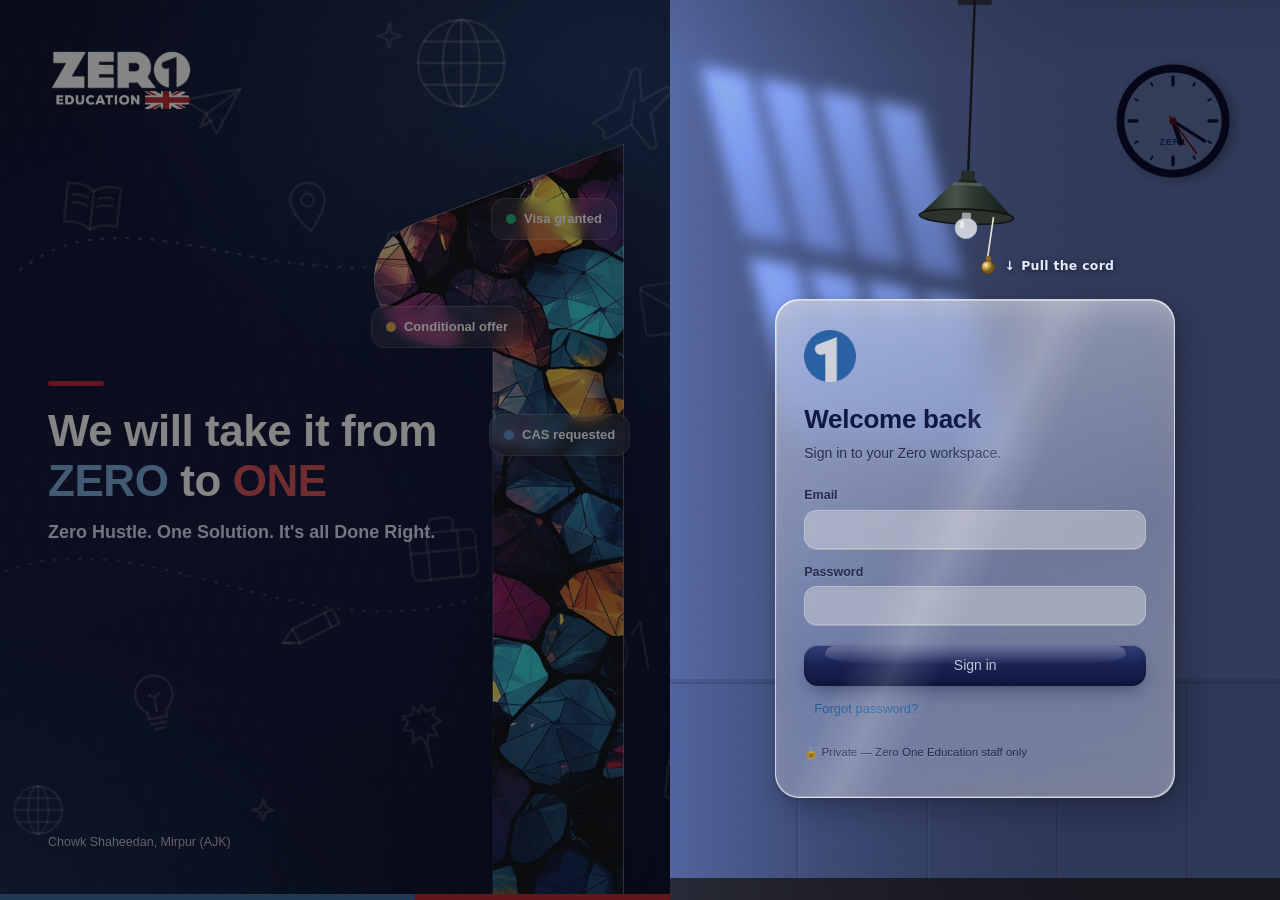
==== commit 4c64e4dd: "Publish CRM from 9b868dafa3107f58433ec021a525b88489e334ae" ====
--- a/index.html
+++ b/index.html
@@ -3,7 +3,7 @@
 <head>
   <meta charset="UTF-8" />
   <!-- browser safety policy: only our own code runs, and it only talks to our database -->
-  <meta http-equiv="Content-Security-Policy" content="default-src 'self'; script-src 'self' 'wasm-unsafe-eval'; style-src 'self' 'unsafe-inline' https://fonts.googleapis.com; font-src 'self' https://fonts.gstatic.com data:; img-src 'self' data: blob: https://zerooneloop.github.io; media-src 'self' data: blob:; connect-src 'self' https://api.open-meteo.com https://czxaxqzrxxwzuljkqero.supabase.co wss://czxaxqzrxxwzuljkqero.supabase.co https://api.anthropic.com data: blob:; worker-src 'self' blob:; frame-src 'self' blob:; object-src 'none'; base-uri 'self'; form-action 'self'" />
+  <meta http-equiv="Content-Security-Policy" content="default-src 'self'; script-src 'self' 'wasm-unsafe-eval'; style-src 'self' 'unsafe-inline' https://fonts.googleapis.com; font-src 'self' https://fonts.gstatic.com data:; img-src 'self' data: blob: https://zerooneloop.github.io; media-src 'self' data: blob:; connect-src 'self' https://api.open-meteo.com https://open.er-api.com https://czxaxqzrxxwzuljkqero.supabase.co wss://czxaxqzrxxwzuljkqero.supabase.co https://api.anthropic.com data: blob:; worker-src 'self' blob:; frame-src 'self' blob:; object-src 'none'; base-uri 'self'; form-action 'self'" />
   <meta name="referrer" content="strict-origin-when-cross-origin" />
   <meta name="viewport" content="width=device-width, initial-scale=1.0" />
   <meta name="theme-color" content="#0e153d" />
@@ -19,10 +19,10 @@
   <link rel="manifest" href="manifest.webmanifest" />
   <meta name="apple-mobile-web-app-capable" content="yes" />
   <meta name="apple-mobile-web-app-title" content="Zero" />
-  <script type="module" crossorigin src="./assets/main-KNFZ-Q5g.js"></script>
+  <script type="module" crossorigin src="./assets/main-Cwk-1qLr.js"></script>
   <link rel="modulepreload" crossorigin href="./assets/preload-helper-B29wR2um.js">
   <link rel="stylesheet" crossorigin href="./assets/preload-helper-Dmg2oVCT.css">
-  <link rel="stylesheet" crossorigin href="./assets/main-056i43a9.css">
+  <link rel="stylesheet" crossorigin href="./assets/main-B-9kBQcy.css">
 </head>
 <body>
   <div id="root"></div>
--- a/assets/main-B-9kBQcy.css
+++ b/assets/main-B-9kBQcy.css
@@ -0,0 +1 @@
+.zs{position:relative;overflow:hidden;isolation:isolate;border-radius:var(--radius-lg);padding:22px 26px 60px;min-height:172px;margin-bottom:18px;color:#fff;--m1: #8fc0e2;--m2: #6aa5d0;--m3: #4c8db8;--lk1: #7cbbe3;--lk2: #4f93c4;--sun: #fff6e2;--sun-x: 0px;--sun-y: 0px;--cl: rgba(255,255,255,.55);--halo-c: #ffe9b8;--gate: #efe4cc;--gate-sh: #c8b28a;--plat: #e6dccb;--rail: #4a5a50;--isl1: #6fae74;--isl2: #5b9f66;--isl3: #3e7d52;--isl-rim: #a3d79c;--tc1: #2f7a55;--tc2: #4f9d6a;--tk: #3c5a46;--sl1: #ffd66b;--sl2: #f6a823;--sl-one: #fff;background:linear-gradient(180deg,#2b74bd,#4b98d3 55%,#8cc6ea)}.zs[data-tod=morning]{--m1: #d0b3cf;--m2: #b391bd;--m3: #8a78ad;--lk1: #e9c0bd;--lk2: #b996b8;--sun: #ffe6c8;--sun-x: -40px;--sun-y: 34px;--cl: rgba(255,240,240,.5);--gate: #f2ddd0;--gate-sh: #c6a2a0;--plat: #ecdcd2;--isl1: #8fb28c;--isl2: #78a37a;--isl3: #557d5f;--isl-rim: #d3e6b6;--tc1: #4c7a62;--tc2: #7fa883;--tk: #4b5f55;--sl1: #ffcf9e;--sl2: #f39a6b;background:linear-gradient(180deg,#5874c0,#b394c0 58%,#f1c6a6)}.zs[data-tod=evening]{--m1: #d07f86;--m2: #a75d80;--m3: #7a4672;--lk1: #ee9a70;--lk2: #9b5679;--sun: #ffcf8f;--sun-x: 60px;--sun-y: 30px;--cl: rgba(255,214,190,.45);--halo-c: #ffb877;--gate: #f4c9a0;--gate-sh: #b97f6c;--plat: #eec6a6;--rail: #3d3346;--isl1: #9c8a5a;--isl2: #85744c;--isl3: #5a5040;--isl-rim: #ecc27c;--tc1: #4a4636;--tc2: #7d6e4a;--tk: #3e382e;--sl1: #ffb66b;--sl2: #ea6e35;background:linear-gradient(180deg,#38418f,#9a5a92 52%,#f19160)}@media screen{:root.dark .zs{--m1: #1d3263;--m2: #182a56;--m3: #13234a;--lk1: #172a58;--lk2: #0d1a3c;--sun: #dfe6fb;--sun-x: 0px;--sun-y: 0px;--halo-c: #c9d6f7;--gate: #263a68;--gate-sh: #3b5590;--plat: #22365f;--rail: #08122a;--isl1: #183650;--isl2: #132b42;--isl3: #0b1c30;--isl-rim: #36677f;--tc1: #0b1834;--tc2: #1c3566;--tk: #070f24;background:linear-gradient(180deg,#0b1636,#142650 60%,#1d3466);box-shadow:inset 0 0 0 1px #ffffff12}}.zs>h1,.zs>p{position:relative;z-index:3;text-shadow:0 1px 2px rgba(0,40,90,.25)}.zs>h1{color:#fff;font-size:24px;max-width:62%}.zs>p{margin:6px 0 0;opacity:.92;max-width:58%}.zs-art,.zs-stars,.zs .fireflies,.zs .occ,.zs-dim,.zs-rain,.zs-flash,.zs-magic{position:absolute;pointer-events:none}.zs-art{left:0;right:0;bottom:0;height:172px;z-index:1}.zs-art{overflow:hidden}.zs-art svg{position:absolute;right:0;bottom:0;display:block;height:100%;width:auto;aspect-ratio:1000 / 170;overflow:visible}.zs-stars,.zs-dim,.zs-rain,.zs-flash,.zs-magic{top:0;right:0;bottom:0;left:0}.zs-stars{display:none;z-index:0}.zs-magic{z-index:4;overflow:hidden}@media (max-width: 700px){.zs{padding-bottom:104px}.zs>h1,.zs>p{max-width:none}.zs-art{height:112px}}.zs .m1{fill:var(--m1)}.zs .m2{fill:var(--m2)}.zs .m3{fill:var(--m3)}.zs .m1,.zs .m2,.zs .m3,.zs .isl-back,.zs .ztk,.zs .tk,.zs .tc1,.zs .tc2,.zs .g-stone,.zs .g-shade,.zs .plat,.zs .sl-one{transition:fill 1.1s ease}.zs stop{transition:stop-color 1.1s ease}.zs .refl{opacity:.28}.zs .sun-g{transform:translate(var(--sun-x),var(--sun-y));transition:transform 1.2s ease}.zs .sunref{transform:translate(var(--sun-x));transition:transform 1.2s ease}.zs .sunref rect{fill:var(--sun);opacity:.45;animation:zs-glint 4s ease-in-out infinite alternate;animation-delay:var(--dl)}@keyframes zs-glint{50%{opacity:.15}}.zs .shim{fill:#fff;opacity:.18;animation:zs-shim var(--d) ease-in-out infinite alternate;animation-delay:var(--dl)}@keyframes zs-shim{0%{transform:translate(-10px);opacity:.05}to{transform:translate(12px);opacity:.22}}.zs .sunlogo{transition:opacity .9s ease;filter:drop-shadow(0 0 10px rgba(255,200,110,.6))}.zs .sunlogo .sl-one{fill:var(--sl-one);opacity:.95}.zs .moonlogo{opacity:0;transition:opacity .9s ease}.zs .mcloud path{fill:var(--cl)}.zs .c1{animation:zs-drift 140s linear infinite;animation-delay:-30s}.zs .c2{animation:zs-drift2 190s linear infinite;animation-delay:-120s}@keyframes zs-drift{0%{transform:translate(560px,36px)}to{transform:translate(1040px,36px)}}@keyframes zs-drift2{0%{transform:translate(600px,26px)}to{transform:translate(1040px,22px)}}.zs .isl-back{fill:var(--isl1)}.zs .isl-rim,.zs .isl-rim2{fill:none;stroke:var(--isl-rim);stroke-width:1.6;opacity:.8}.zs .isl-rim2{opacity:.55}.zs .gshadow{fill:#0a1e1e29}.zs .plat{fill:var(--plat)}.zs .rail{fill:none;stroke:var(--rail);stroke-width:1;opacity:.6}.zs .g-stone{fill:var(--gate)}.zs .g-shade{fill:var(--gate-sh)}.zs .g-frame{fill:none;stroke:var(--gate);stroke-width:3;stroke-linejoin:round}.zs .g-frame.thin{stroke-width:1.4}.zs .flame{transform-origin:0 -23px;animation:zs-flick 1.6s ease-in-out infinite alternate;filter:drop-shadow(0 0 3px rgba(255,170,60,.7))}.zs .fl-o{fill:#ffb43a}.zs .fl-i{fill:#fff2b0}@keyframes zs-flick{0%{transform:scale(1)}50%{transform:scale(.94,1.06) rotate(-2deg)}to{transform:scale(1.04,.96) rotate(2deg)}}.zs .tk{fill:var(--tk)}.zs .tc1{fill:var(--tc1)}.zs .tc2{fill:var(--tc2)}.zs .crown{transform-origin:0 -34px;animation:zs-crown 7s ease-in-out infinite alternate}.zs .t2 .crown{animation-duration:8.5s;animation-delay:-3s}@keyframes zs-crown{0%{transform:rotate(-1.4deg)}to{transform:rotate(1.6deg)}}.zs .rcloud,.zs .splashes,.zs .ripples,.zs-dim,.zs-rain{display:none}.zs .rcloud{transform:translate(var(--x),var(--y))}.zs .rcloud path{fill:#788498bf}.zs-dim{z-index:2;background:linear-gradient(180deg,#46526880,#4652682e)}.zs-rain{z-index:2}.zs-rain.r1{background-image:url(data:image/svg+xml,%3Csvg%20xmlns%3D%22http%3A//www.w3.org/2000/svg%22%20width%3D%2270%22%20height%3D%2290%22%3E%3Cpath%20d%3D%22M10%206l-3%2014%22%20stroke%3D%22white%22%20stroke-opacity%3D%220.55%22%20stroke-width%3D%221.1%22%20stroke-linecap%3D%22round%22/%3E%3Cpath%20d%3D%22M38%2040l-3%2012%22%20stroke%3D%22white%22%20stroke-opacity%3D%220.55%22%20stroke-width%3D%221.1%22%20stroke-linecap%3D%22round%22/%3E%3Cpath%20d%3D%22M60%2070l-3%2015%22%20stroke%3D%22white%22%20stroke-opacity%3D%220.55%22%20stroke-width%3D%221.1%22%20stroke-linecap%3D%22round%22/%3E%3Cpath%20d%3D%22M25%2062l-3%2010%22%20stroke%3D%22white%22%20stroke-opacity%3D%220.55%22%20stroke-width%3D%221.1%22%20stroke-linecap%3D%22round%22/%3E%3C/svg%3E);animation:zs-rain .55s linear infinite;opacity:.55}.zs-rain.r2{background-image:url(data:image/svg+xml,%3Csvg%20xmlns%3D%22http%3A//www.w3.org/2000/svg%22%20width%3D%22110%22%20height%3D%22140%22%3E%3Cpath%20d%3D%22M20%2010l-3%2020%22%20stroke%3D%22white%22%20stroke-opacity%3D%220.4%22%20stroke-width%3D%221.1%22%20stroke-linecap%3D%22round%22/%3E%3Cpath%20d%3D%22M70%2060l-3%2022%22%20stroke%3D%22white%22%20stroke-opacity%3D%220.4%22%20stroke-width%3D%221.1%22%20stroke-linecap%3D%22round%22/%3E%3Cpath%20d%3D%22M95%20110l-3%2018%22%20stroke%3D%22white%22%20stroke-opacity%3D%220.4%22%20stroke-width%3D%221.1%22%20stroke-linecap%3D%22round%22/%3E%3Cpath%20d%3D%22M45%20100l-3%2016%22%20stroke%3D%22white%22%20stroke-opacity%3D%220.4%22%20stroke-width%3D%221.1%22%20stroke-linecap%3D%22round%22/%3E%3C/svg%3E);animation:zs-rain2 .8s linear infinite;opacity:.4}@keyframes zs-rain{0%{background-position:0 0}to{background-position:-12px 90px}}@keyframes zs-rain2{0%{background-position:0 0}to{background-position:-18px 140px}}.zs[data-wx=rain] .zs-dim,.zs[data-wx=rain] .zs-rain{display:block}.zs[data-wx=rain] .rcloud,.zs[data-wx=rain] .splashes,.zs[data-wx=rain] .ripples{display:inline}.zs[data-wx=rain] .sun-g,.zs[data-wx=rain] .sunref,.zs[data-wx=rain] .mcloud,.zs[data-wx=rain] .fireflies{display:none}.zs[data-wx=rain]>h1,.zs[data-wx=rain]>p{text-shadow:0 1px 3px rgba(10,20,40,.55)}.zs .ripple{fill:none;stroke:#ffffff80;stroke-width:.8;transform-box:fill-box;transform-origin:center;animation:zs-ripple var(--d) ease-out infinite;animation-delay:var(--dl)}@keyframes zs-ripple{0%{transform:scale(.1);opacity:.9}to{transform:scale(1.4);opacity:0}}.zs .splash path{fill:none;stroke:#fff9;stroke-width:.8;stroke-linecap:round}.zs .splash{animation:zs-splash var(--d) ease-out infinite;animation-delay:var(--dl)}@keyframes zs-splash{0%{opacity:0}15%{opacity:1}60%,to{opacity:0}}.zs .bolt{fill:none;stroke:#f4f1ff;stroke-width:1.6;stroke-linejoin:round;opacity:0;filter:drop-shadow(0 0 4px #c9c4ff) drop-shadow(0 0 10px #9d97ff)}.zs-flash{z-index:2;opacity:0;background:radial-gradient(120% 90% at var(--fx, 40%) 0%,rgba(235,235,255,.55),rgba(200,205,255,.12) 60%,transparent)}@media screen{:root.dark .zs .sunlogo,:root.dark .zs .mcloud{opacity:0}:root.dark .zs .moonlogo{opacity:1;filter:drop-shadow(0 0 7px rgba(225,233,255,.6));animation:zs-moon 6s ease-in-out infinite alternate}:root.dark .zs .shim{opacity:.08}:root.dark .zs .sunref rect{opacity:.25}:root.dark .zs .gshadow{fill:#00000047}:root.dark .zs .flame{filter:drop-shadow(0 0 5px rgba(255,170,60,.95)) drop-shadow(0 0 12px rgba(255,140,40,.5))}:root.dark .zs .rcloud path{fill:#283454d9}:root.dark .zs-dim{background:linear-gradient(180deg,#080c1a73,#080c1a1a)}:root.dark .zs-rain{opacity:.45}:root.dark .zs .splash path{stroke:#becdf059}:root.dark .zs-stars{display:block}:root.dark .zs .fireflies{display:block}}@keyframes zs-moon{to{filter:drop-shadow(0 0 14px rgba(225,233,255,.85))}}.zs-stars i{position:absolute;width:var(--s);height:var(--s);border-radius:50%;background:#fff;opacity:var(--o);animation:zs-tw var(--dur) ease-in-out infinite;animation-delay:var(--t)}.zs-stars i.b{box-shadow:0 0 6px 1px #ffffff80}@keyframes zs-tw{0%,to{opacity:var(--o);transform:scale(1)}50%{opacity:.12;transform:scale(.7)}}.zs .fireflies{display:none;z-index:2;right:2%;width:28%;top:25%;bottom:0}.zs .fireflies i{position:absolute;width:3px;height:3px;border-radius:50%;background:#ffe9a3;box-shadow:0 0 6px 2px #ffdc7899;opacity:0;animation:zs-ffmove var(--d) ease-in-out infinite alternate,zs-ffglow var(--g) ease-in-out infinite;animation-delay:var(--dl),var(--gl)}@keyframes zs-ffmove{0%{transform:translate(0)}33%{transform:translate(var(--x1),var(--y1))}66%{transform:translate(var(--x2),var(--y2))}to{transform:translate(var(--x3),var(--y3))}}@keyframes zs-ffglow{0%,to{opacity:.05}50%{opacity:.95}}.zs .meteor{position:absolute;height:1.5px;border-radius:2px;pointer-events:none;opacity:0;transform-origin:100% 50%;background:linear-gradient(90deg,#fff0,#dce8ff8c 70%,#fff)}.zs .meteor:after{content:"";position:absolute;right:-1px;top:50%;width:3px;height:3px;margin-top:-1.5px;border-radius:50%;background:#fff;box-shadow:0 0 6px 2px #d2e1ffb3}.zs .speck{position:absolute;width:var(--z);height:var(--z);margin:calc(var(--z) / -2) 0 0 calc(var(--z) / -2);border-radius:50%;background:radial-gradient(circle,#fff 0 25%,var(--c) 45%,transparent 72%);box-shadow:0 0 6px 1px var(--c)}.zs .speck.star{border-radius:0;background:#fff;box-shadow:none;filter:drop-shadow(0 0 3px var(--c)) drop-shadow(0 0 6px var(--c));clip-path:polygon(50% 0,60% 40%,100% 50%,60% 60%,50% 100%,40% 60%,0 50%,40% 40%)}.zs .occ{display:none;top:0;right:0;bottom:0;left:0;z-index:2}.zs[data-occ=eid] .occ-eid,.zs[data-occ=aug] .occ-aug,.zs[data-occ=anniv] .occ-anniv{display:block}.zs .crescent{position:absolute;right:30%;top:12px;width:34px;filter:drop-shadow(0 0 6px rgba(255,240,190,.7))}.zs .crescent svg{display:block;width:100%}.zs .lanterns{position:absolute;right:36%;top:0;display:flex;gap:16px;align-items:flex-start}.zs .lantern{display:block;transform-origin:50% 0;animation:zs-swing var(--s) ease-in-out infinite alternate;animation-delay:var(--dl);filter:drop-shadow(0 0 5px rgba(255,200,110,.75))}.zs .lantern svg{display:block}@keyframes zs-swing{0%{transform:rotate(-5deg)}to{transform:rotate(5deg)}}.zs .bunting{position:absolute;top:8px;left:44%;right:3%;height:20px;border-top:1px solid rgba(255,255,255,.55);display:flex;justify-content:space-around}.zs .bunting i{width:12px;height:15px;clip-path:polygon(0 0,100% 0,50% 100%);transform-origin:50% 0;animation:zs-swing var(--s) ease-in-out infinite alternate;animation-delay:var(--dl)}.zs .balloon{position:absolute;bottom:-40px;left:var(--x);width:15px;height:19px;border-radius:50% 50% 46% 46%;background:var(--c);opacity:.85;animation:zs-rise var(--d) linear infinite;animation-delay:var(--dl)}.zs .balloon:after{content:"";position:absolute;left:50%;top:100%;width:1px;height:16px;background:#ffffff80}@keyframes zs-rise{0%{transform:translate(0)}50%{transform:translate(9px,-110px)}to{transform:translate(-5px,-230px)}}@media (max-width: 700px){.zs .lanterns{right:22%;gap:8px}.zs .crescent{right:4%;width:26px}.zs .bunting{left:6%}}.sky-row{position:sticky;bottom:-14px;z-index:2;background:var(--navy);margin:0 -10px;padding-left:20px!important;padding-right:18px!important;display:flex;align-items:center;justify-content:space-between;gap:10px;padding:12px 8px 8px 10px;border-top:1px solid #ffffff14}.sky-row small{display:block;color:#8a95c2;font-size:11px;letter-spacing:.04em}.sky-row b{color:#fff;font-weight:600;font-size:14px}.zsky{position:relative;width:100px;height:44px;border-radius:999px;border:0;padding:0;overflow:hidden;flex:0 0 auto;isolation:isolate;cursor:pointer;box-shadow:inset 0 2px 5px #00000052,inset 0 -1px #ffffff2e,0 0 0 1px #ffffff24;transition:box-shadow .3s,transform .2s cubic-bezier(.3,1.6,.5,1)}.zsky:hover{box-shadow:inset 0 2px 5px #00000052,inset 0 -1px #ffffff2e,0 0 0 2px #ffffff52}.zsky:active{transform:scale(.93)}.zsky:focus-visible{outline:2px solid #86b6ef;outline-offset:2px}.zsky .bg{position:absolute;top:0;right:0;bottom:0;left:0}.zsky .day{background:linear-gradient(180deg,#3d98e6,#78bdf4 58%,#c4e7ff);transition:opacity .9s ease .1s}.zsky .dusk{background:linear-gradient(180deg,#5a4aa0,#d76f8b 55%,#ffb468);opacity:0}.zsky .night{background:radial-gradient(120% 90% at 82% 8%,#24357a,transparent 62%),linear-gradient(180deg,#050a20,#131c48);opacity:0;transition:opacity .9s ease .1s}.zsky.dusking .dusk{animation:zsky-dusk 1.05s ease-in-out}@keyframes zsky-dusk{0%{opacity:0}42%{opacity:.95}to{opacity:0}}.zsky .glow{position:absolute;right:-20px;top:-22px;width:88px;height:88px;border-radius:50%;background:radial-gradient(circle,rgba(246,238,205,.3),transparent 64%);opacity:0;transition:opacity 1s}.zsky .stars i{position:absolute;width:2px;height:2px;border-radius:50%;background:#fff;opacity:0;transition:opacity .4s}.zsky .stars i.b{width:2.5px;height:2.5px;box-shadow:0 0 4px 1px #ffffff8c}.zsky .cloud{position:absolute;transition:transform .7s ease,opacity .5s}.zsky .cloud svg{display:block;width:100%;animation:zsky-drift var(--sp) ease-in-out infinite alternate}@keyframes zsky-drift{0%{transform:translate(3px)}to{transform:translate(-5px)}}.zsky .c-far{width:22px;right:42px;top:5px;opacity:.5;--sp: 11s}.zsky .c-mid{width:31px;right:7px;top:8px;opacity:.85;--sp: 8s}.zsky .c-front{width:26px;right:24px;top:23px;opacity:.97;--sp: 6s;filter:drop-shadow(0 1px 1px rgba(30,80,140,.25))}.zsky .sun-x,.zsky .moon-x{position:absolute;top:6px;width:32px;height:32px}.zsky .sun-x{left:6px;transition:transform .8s cubic-bezier(.6,0,.8,.3) .35s}.zsky .moon-x{left:62px;transform:translate(-24px);transition:transform .75s cubic-bezier(.2,.7,.4,1)}.zsky .sun-y,.zsky .moon-y{position:absolute;top:0;right:0;bottom:0;left:0}.zsky .sun-y{transition:transform .8s cubic-bezier(.2,.7,.4,1) .35s}.zsky .moon-y{transform:translateY(50px);transition:transform .75s cubic-bezier(.6,0,.8,.3)}.zsky .sun{position:absolute;top:0;right:0;bottom:0;left:0;border-radius:50%;background:radial-gradient(circle at 38% 35%,#fffbe0,#ffd84f 50%,#f7a91c);box-shadow:0 0 12px 4px #ffcd508c,0 0 26px 8px #ffdc7838}.zsky .rays{position:absolute;top:-7px;right:-7px;bottom:-7px;left:-7px;border-radius:50%;background:repeating-conic-gradient(rgba(255,232,140,.6) 0 7deg,transparent 7deg 30deg);-webkit-mask:radial-gradient(circle,transparent 0 17px,#000 18px 21px,transparent 22.5px);mask:radial-gradient(circle,transparent 0 17px,#000 18px 21px,transparent 22.5px);animation:zsky-spin 40s linear infinite}@keyframes zsky-spin{to{transform:rotate(360deg)}}.zsky .moon{position:absolute;top:3px;right:3px;bottom:3px;left:3px;border-radius:50%;box-shadow:inset -9px 4px #f6f0d9;transform:rotate(-90deg) scale(.6);filter:drop-shadow(0 0 5px rgba(246,240,217,.6));transition:transform .7s}.zsky[aria-checked=true] .sun-x{transform:translate(30px);transition:transform .8s cubic-bezier(.2,.7,.4,1)}.zsky[aria-checked=true] .sun-y{transform:translateY(50px);transition:transform .8s cubic-bezier(.6,0,.8,.3)}.zsky[aria-checked=true] .moon-x{transform:none;transition:transform .8s cubic-bezier(.6,0,.8,.3) .35s}.zsky[aria-checked=true] .moon-y{transform:none;transition:transform .8s cubic-bezier(.2,.7,.4,1) .35s}.zsky[aria-checked=true] .moon{transform:rotate(-18deg);box-shadow:inset -9px 4px #c4d1ee;filter:drop-shadow(0 0 3px rgba(165,188,235,.3));transition:transform .8s ease .35s,box-shadow 3s ease 1.3s,filter 3s ease 1.3s}.zsky[aria-checked=true] .night,.zsky[aria-checked=true] .glow{opacity:1}.zsky[aria-checked=true] .glow{animation:zsky-glow 4.5s ease .5s both}@keyframes zsky-glow{0%{opacity:0}30%{opacity:1}to{opacity:.4}}.zsky[aria-checked=true] .day{opacity:0}.zsky[aria-checked=true] .cloud{opacity:0;transform:translateY(14px)}.zsky[aria-checked=true] .stars i{opacity:.9;transition:opacity .6s var(--d);animation:zsky-tw 3.4s ease-in-out infinite;animation-delay:var(--t)}@keyframes zsky-tw{50%{opacity:.2}}@media (min-width: 901px){.sidebar.collapsed .sky-row{padding:10px 0 6px!important;justify-content:center}.sidebar.collapsed .sky-row>div{display:none}.sidebar.collapsed .zsky{transform:scale(.6);margin:-9px -20px}}.ap-seg{display:grid;grid-template-columns:repeat(3,1fr);gap:4px;background:var(--surface-2);padding:4px;border-radius:10px;margin:2px 6px 6px}.ap-seg button{border:0;background:none;border-radius:8px;padding:7px 4px;font-size:12px;font-weight:600;color:var(--text-2);display:grid;justify-items:center;gap:3px;cursor:pointer}.ap-seg button.on{background:var(--surface);color:var(--text);box-shadow:var(--shadow-sm)}.ap-head{font-size:11px;font-weight:700;letter-spacing:.06em;text-transform:uppercase;color:var(--text-3);padding:6px 10px 4px}.ap-row{display:flex;align-items:center;justify-content:space-between;gap:10px;padding:6px 10px;font-size:13px}.ap-row small{display:block;color:var(--text-3);font-size:11.5px}.ap-mini{display:inline-flex;background:var(--surface-2);border-radius:8px;padding:2px;gap:2px}.ap-mini button{border:0;background:none;border-radius:6px;padding:3px 7px;font-size:11.5px;font-weight:600;color:var(--text-2);cursor:pointer}.ap-mini button.on{background:var(--surface);color:var(--text);box-shadow:var(--shadow-sm)}.ap-row select{border:1px solid var(--border);border-radius:6px;padding:3px 6px;background:var(--surface);font-size:12.5px}.ap-row input[type=checkbox]{width:17px;height:17px;accent-color:var(--primary)}:root.theming body *:not(.zsky,.zsky *,.zs,.zs *),:root.theming body{transition:background-color .6s ease,color .6s ease,border-color .6s ease,box-shadow .6s ease!important}:root.calm .zs *,:root.calm .zsky *{animation:none!important}:root.calm .zs-magic,:root.calm .zs .fireflies{display:none!important}@media (prefers-reduced-motion: reduce){.zs *,.zsky *{animation:none!important}.zs .fireflies i{opacity:.7}}:root{--bk-in: #0b8a52;--bk-in-soft: #e2f6ec;--bk-out: #c8323f;--bk-out-soft: #fde8ea;--bk-move: #6b4fd8;--bk-move-soft: #efeaff;--bk-wait: #a66a00;--bk-wait-soft: #fff1d6}@media screen{:root.dark{--bk-in: #3fd194;--bk-in-soft: #3fd19421;--bk-out: #f2707f;--bk-out-soft: #f2707f21;--bk-move: #a993ff;--bk-move-soft: #a993ff24;--bk-wait: #f2bd5c;--bk-wait-soft: #f2bd5c24}}.bk-stack{display:grid;gap:16px;min-width:0}.bk-new kbd{font:600 10.5px var(--font);border:1px solid currentColor;border-radius:4px;padding:0 4px;opacity:.75;margin-left:2px}.bk-views{max-width:100%;overflow-x:auto;scrollbar-width:none}.bk-views button{white-space:nowrap}.bk-alert{display:flex;flex-wrap:wrap;align-items:center;gap:8px 14px;border-radius:12px;padding:12px 16px;border:1px solid}.bk-alert .grow{flex:1 1 260px;color:var(--text)}.bk-alert.bad{background:var(--bk-out-soft);color:var(--bk-out);border-color:color-mix(in srgb,var(--bk-out) 30%,transparent)}.bk-alert.wait{background:var(--bk-wait-soft);color:var(--bk-wait);border-color:color-mix(in srgb,var(--bk-wait) 30%,transparent)}.bk-tiles{display:grid;grid-template-columns:repeat(auto-fit,minmax(190px,1fr));gap:12px}.bk-tile{display:grid;gap:2px;padding:14px 16px;border-radius:14px;background:var(--surface);border:1px solid var(--border-soft);box-shadow:var(--shadow-sm)}.bk-tile span{font-size:12.5px;font-weight:600;color:var(--text-2)}.bk-tile b{font:600 25px/1.2 var(--font-display);font-variant-numeric:tabular-nums}.bk-tile small{font-size:12px;color:var(--text-3)}.bk-tile.in b{color:var(--bk-in)}.bk-tile.out b{color:var(--bk-out)}.bk-tile.wait b{color:var(--bk-wait)}.bk-tile.hero{background:linear-gradient(135deg,#2d73ba,#1c5794);border-color:transparent;color:#fff}.bk-tile.hero span,.bk-tile.hero small{color:#fffc}.bk-tile.hero b{font-size:28px;color:#fff}.bk-sect{display:flex;align-items:center;gap:8px;margin-bottom:8px}.bk-sect h2{flex:1;font-size:16px}.bk-accts{display:grid;grid-template-columns:repeat(auto-fill,minmax(230px,1fr));gap:12px}.bk-acct{display:grid;gap:6px;padding:14px;border-radius:14px;background:var(--surface);border:1px solid var(--border-soft);box-shadow:var(--shadow-sm);cursor:pointer;text-align:left}.bk-acct:hover,.bk-acct:focus-visible{border-color:var(--primary);outline:none}.bk-acct-top{display:flex;align-items:center;gap:8px}.bk-acct .ic{width:30px;height:30px;border-radius:9px;display:grid;place-items:center;background:var(--surface-2);font-size:15px}.bk-acct .nm{font-weight:700}.bk-acct .cur{margin-left:auto;font-size:11px;font-weight:700;color:var(--text-3);border:1px solid var(--border);border-radius:5px;padding:0 5px}.bk-acct .bal{font:600 21px/1.2 var(--font-display);font-variant-numeric:tabular-nums}.bk-acct .bal.neg{color:var(--bk-out)}.bk-acct .eq{display:flex;flex-wrap:wrap;justify-content:space-between;gap:6px;font-size:12px;color:var(--text-3)}.bk-acct .eq .linkish{font-size:12px}.bk-spark{width:100%;height:34px;display:block}.bk-two{display:grid;grid-template-columns:minmax(0,1.55fr) minmax(0,1fr);gap:16px;align-items:start}.bk-two>.card+.card{margin-top:0}@media (max-width: 1000px){.bk-two{grid-template-columns:minmax(0,1fr)}}.bk-rows{display:grid}.bk-row{display:grid;grid-template-columns:34px minmax(0,1fr) auto;gap:12px;align-items:center;width:100%;padding:10px 8px;border:0;border-radius:10px;background:none;text-align:left;cursor:pointer;color:var(--text)}.bk-row:hover{background:var(--hover)}.bk-row+.bk-row{border-top:1px solid var(--border-soft)}.bk-dir{width:34px;height:34px;border-radius:10px;display:grid;place-items:center;font-weight:800}.bk-dir.in{background:var(--bk-in-soft);color:var(--bk-in)}.bk-dir.out{background:var(--bk-out-soft);color:var(--bk-out)}.bk-dir.move{background:var(--bk-move-soft);color:var(--bk-move)}.bk-mid{min-width:0;display:grid;gap:2px}.bk-mid .t{font-weight:600;overflow:hidden;text-overflow:ellipsis;white-space:nowrap}.bk-mid .s{display:flex;flex-wrap:wrap;gap:3px 10px;font-size:12.5px;color:var(--text-3);align-items:center}.bk-pill{display:inline-flex;align-items:center;border-radius:99px;padding:0 8px;font-size:11.5px;font-weight:700;background:var(--surface-2);color:var(--text-2)}.bk-pill.bank{background:var(--primary-soft);color:var(--primary)}.bk-pill.wait{background:var(--bk-wait-soft);color:var(--bk-wait)}.bk-pill.bad{background:var(--bk-out-soft);color:var(--bk-out)}.bk-amt{text-align:right;font-weight:700;font-variant-numeric:tabular-nums;white-space:nowrap}.bk-amt.in{color:var(--bk-in)}.bk-amt.out{color:var(--bk-out)}.bk-amt.move{color:var(--bk-move)}.bk-amt small{display:block;font-weight:500;font-size:11.5px;color:var(--text-3)}.bk-row.voided .t,.bk-row.voided .bk-amt{text-decoration:line-through;opacity:.55}.bk-empty{text-align:center;padding:30px 10px;color:var(--text-2)}.bk-next>div{display:grid;grid-template-columns:minmax(0,1fr) auto;gap:10px;align-items:center;padding:10px 2px;border-top:1px solid var(--border-soft)}.bk-next>div:first-child{border-top:0}.bk-filters{display:flex;flex-wrap:wrap;gap:8px;align-items:center}.chip-btn.on{background:var(--primary);border-color:var(--primary);color:#fff}.bk-day{display:flex;gap:10px;padding:16px 4px 6px;font-size:12px;font-weight:700;letter-spacing:.06em;text-transform:uppercase;color:var(--text-3)}.bk-day span:last-child{margin-left:auto;text-transform:none;letter-spacing:0;font-variant-numeric:tabular-nums}.bk-kv{display:grid;grid-template-columns:110px minmax(0,1fr);gap:8px 12px;font-size:14px}.bk-kv>span{color:var(--text-3)}.bk-kv>b{font-weight:600;overflow-wrap:anywhere}.bk-void{display:grid;gap:8px;padding:12px;border-radius:12px;background:var(--bk-out-soft)}.bk-void label{font-size:12px;font-weight:700;color:var(--bk-out)}.bk-appr{display:grid;gap:6px;padding:12px;border:1px solid var(--border-soft);border-radius:12px;background:var(--surface)}.danger-text{color:var(--bk-out)!important}.btn.danger-bg{background:var(--bk-out);border-color:var(--bk-out);color:#fff}.btn.ok-bg{background:#00a862;border-color:#00a862;color:#fff}.ne-veil{position:fixed;top:0;right:0;bottom:0;left:0;z-index:900;display:flex;justify-content:flex-end;background:#0e153d73}@media screen{:root.dark .ne-veil{background:#02050e9e}}.ne-sheet{width:min(520px,100%);height:100%;display:flex;flex-direction:column;background:var(--surface);border-left:1px solid var(--border);box-shadow:-10px 0 40px #00000040;animation:ne-in .2s ease-out}@keyframes ne-in{0%{transform:translate(28px);opacity:0}}.ne-sheet header{display:flex;align-items:center;gap:10px;padding:14px 18px;border-bottom:1px solid var(--border-soft)}.ne-sheet header h2{flex:1;font-size:17px}.ne-body{flex:1;overflow-y:auto;padding:16px 18px;display:grid;gap:14px;align-content:start}.ne-sheet footer{display:flex;flex-wrap:wrap;align-items:center;justify-content:flex-end;gap:8px;padding:12px 18px;border-top:1px solid var(--border-soft)}.ne-keys{margin-right:auto}.ne-keys kbd{font:600 10.5px var(--font);border:1px solid var(--border);border-radius:4px;padding:0 4px}.ne-body .field{display:grid;gap:5px;margin:0}.ne-body .grid-2{gap:10px;align-items:start}.ne-body .lab,.ne-body label{font-size:12px;font-weight:700;color:var(--text-2)}.ne-types{display:grid;grid-template-columns:repeat(auto-fit,minmax(84px,1fr));gap:4px;padding:4px;border-radius:12px;background:var(--surface-2)}.ne-types button{display:grid;justify-items:center;gap:2px;padding:8px 4px;border:0;border-radius:9px;background:none;font-size:12.5px;font-weight:700;color:var(--text-2);cursor:pointer}.ne-types button i{font-style:normal;font-size:16px}.ne-types button.on{background:var(--surface);color:var(--text);box-shadow:var(--shadow-sm)}.ne-types button.on.in{color:var(--bk-in)}.ne-types button.on.out{color:var(--bk-out)}.ne-types button.on.move,.ne-types button.on.fx{color:var(--bk-move)}.ne-amount{display:flex;align-items:stretch;overflow:hidden;border:2px solid var(--border);border-radius:12px;background:var(--surface)}.field .ne-amount input:focus,.field .ne-amount select:focus{box-shadow:none}.ne-amount:focus-within{border-color:var(--primary)}.field .ne-amount select,.ne-amount select{flex:0 0 auto;width:auto;height:auto;box-shadow:none;min-width:92px;padding:0 10px;border:0;border-right:1px solid var(--border-soft);border-radius:0;background:var(--surface-2);font-size:16px;font-weight:700;color:var(--text)}.field .ne-amount input,.ne-amount input{flex:1 1 auto;width:auto;min-width:0;box-shadow:none;border-radius:0;height:72px;padding:10px 14px;border:0;outline:none;background:transparent;font:600 40px/1.15 var(--font-display);letter-spacing:-.01em;font-variant-numeric:tabular-nums;color:var(--text)}.ne-rate{display:flex;flex-wrap:wrap;gap:6px;align-items:center;font-size:12.5px;color:var(--text-2)}.field .ne-rate input,.ne-rate input{width:96px;padding:3px 6px;border:1px solid var(--border);border-radius:6px;background:var(--surface)}.ne-sug{display:flex;flex-wrap:wrap;gap:6px;align-items:center;font-size:12.5px;color:var(--text-3)}.ne-sug b{color:var(--text)}.ne-sug button{padding:2px 10px;border:1px dashed var(--primary);border-radius:99px;background:var(--primary-soft);color:var(--primary);font-size:12.5px;font-weight:600;cursor:pointer}.ne-sug select{width:auto;height:auto;padding:2px 6px;border:1px solid var(--border);border-radius:99px;background:var(--surface);font-size:12.5px}.ne-body .chips{display:flex;flex-wrap:wrap;gap:6px}.ne-upload{display:flex;align-items:center;gap:8px;padding:10px 12px;border:1.5px dashed var(--border);border-radius:10px;font-size:13px;color:var(--text-2)!important;font-weight:500!important;cursor:pointer}.ne-upload input{display:none}.ne-upload:hover{border-color:var(--primary)}.ne-note{margin:0;font-size:12.5px;color:var(--bk-wait)}.field.ne-date input{max-width:200px}.seg.sm button{padding:4px 12px;font-size:13px}.ne-receipt{display:grid;gap:4px;justify-items:center;padding:18px;border-radius:14px;background:var(--bk-in-soft);text-align:center}.ne-receipt span{font-size:12px;color:var(--text-2)}.ne-receipt b{font:600 26px var(--font-display);color:var(--bk-in)}@media (max-width: 560px){.ne-body .grid-2{grid-template-columns:1fr}.field .ne-amount input,.ne-amount input{font-size:34px;height:64px}.bk-kv{grid-template-columns:1fr;gap:2px}.bk-kv>b{margin-bottom:6px}.bk-new kbd,.ne-keys{display:none}.bk-tile b{font-size:21px}}@media (prefers-reduced-motion: reduce){.ne-sheet{animation:none}}:root{--primary: #2d73ba;--primary-hover: #1f5c9c;--primary-soft: #e1edf9;--purple: #2d73ba;--navy: #0e153d;--navy-2: #172255;--brand-red: #ec2028;--bg: #f4f6fa;--surface: #ffffff;--surface-2: #f5f6f8;--hover: #dcdfec66;--border: #d0d4e4;--border-soft: #e6e9ef;--text: #323338;--text-2: #676879;--text-3: #9699a6;--shadow-sm: 0 1px 2px rgba(0, 0, 0, .06);--shadow: 0 4px 8px rgba(0, 0, 0, .08);--shadow-lg: 0 6px 20px rgba(0, 0, 0, .15);--radius: 8px;--radius-lg: 16px;--s-green: #00c875;--s-orange: #fdab3d;--s-red: #df2f4a;--s-grey: #c4c4c4;--s-blue: #579bfc;--s-purple: #a25ddc;--s-teal: #00b2b2;--s-pink: #ff5ac4;--s-dark-blue: #0086c0;--s-lime: #9cd326;--s-brown: #7f5347;--s-navy: #401694;--font: "Figtree", "Segoe UI", Roboto, Arial, sans-serif;--font-display: "Poppins", "Figtree", "Segoe UI", sans-serif;color-scheme:light}@media screen{:root.dark{color-scheme:dark;--primary: #5b9cf0;--primary-hover: #7db0f4;--primary-soft: #5b9cf029;--purple: #5b9cf0;--navy: #0d1430;--navy-2: #121b40;--bg: #0b1020;--surface: #121a2e;--surface-2: #18213a;--hover: #ffffff10;--border: #2b3656;--border-soft: #222c48;--text: #e6e9f2;--text-2: #a7afc6;--text-3: #737d98;--shadow-sm: 0 1px 2px rgba(0, 0, 0, .4);--shadow: 0 4px 12px rgba(0, 0, 0, .35);--shadow-lg: 0 8px 28px rgba(0, 0, 0, .5);--s-green: #2fcf8a;--s-orange: #f5b453;--s-red: #ec5a71;--s-grey: #8a90a2;--s-blue: #6aa8f7}:root.dark .sidebar{box-shadow:1px 0 #ffffff0d}:root.dark img:not([src$=".svg"]):not(.ws-logo):not(.ws-mark){filter:brightness(.92)}:root.dark ::-webkit-scrollbar-thumb{background:#fff2}:root.dark .pf{--pf-empty: #1d2640;--pf-ink: #e6e9f2;--pf-ink-2: #b5bccf;--pf-ink-3: #8a93ab;--pf-line: #263049;--pf-gold: #e2b65a;--pf-gold-soft: #3a2f18}}*{box-sizing:border-box}html,body,#root{height:100%;margin:0}body{font:14px/1.5 var(--font);color:var(--text);background:var(--bg);-webkit-font-smoothing:antialiased}button,input,select,textarea{font:inherit;color:inherit}a{color:var(--primary)}h1,h2,h3{font-family:var(--font-display);color:var(--text);margin:0;letter-spacing:-.01em}h1{font-size:26px;font-weight:600}h2{font-size:19px;font-weight:600}h3{font-size:15px;font-weight:600}.muted{color:var(--text-2)}.small{font-size:12.5px}.tiny{font-size:11.5px}.shell{display:flex;height:100vh;overflow:hidden}.sidebar{width:252px;flex-shrink:0;background:var(--surface);border-right:1px solid var(--border-soft);display:flex;flex-direction:column;padding:14px 10px;gap:4px;overflow-y:auto;transition:width .2s}.ws{display:flex;align-items:center;gap:10px;padding:6px 8px 14px;border-bottom:1px solid var(--border-soft);margin-bottom:8px}.logo{width:36px;height:36px;border-radius:10px;background:var(--navy);color:#fff;display:flex;align-items:center;justify-content:center;font-weight:900;font-size:15px;flex-shrink:0;letter-spacing:-.03em}.logo span{color:var(--brand-red)}.ws-logo{height:40px;width:auto;display:block;margin:0 auto 0 4px}.ws-text b{display:block;font-size:14px;line-height:1.2}.ws-text span{font-size:11.5px;color:var(--text-2)}.nav-section{font-size:11px;font-weight:700;color:var(--text-3);text-transform:uppercase;letter-spacing:.06em;padding:12px 10px 4px}.nav-item{display:flex;align-items:center;gap:10px;padding:8px 10px;border-radius:6px;color:var(--text);cursor:pointer;border:none;background:none;text-align:left;width:100%;font-size:14px;position:relative}.nav-item:hover{background:var(--hover)}.nav-item.active{background:var(--primary-soft);color:#00398d;color:light-dark(#00398d,#a7c1e9);font-weight:600}.nav-item svg{flex-shrink:0}.nav-badge{margin-left:auto;background:var(--s-red);color:#fff;font-size:10.5px;font-weight:700;border-radius:999px;padding:1px 7px}.main{flex:1;display:flex;flex-direction:column;min-width:0}.topbar{height:56px;flex-shrink:0;display:flex;align-items:center;gap:12px;padding:0 20px;background:var(--surface);border-bottom:1px solid var(--border-soft)}.topbar .search{flex:1;max-width:420px;position:relative}.topbar .search input{width:100%;padding:8px 12px 8px 34px;border:1px solid var(--border);border-radius:6px;background:var(--surface);outline:none}.topbar .search input:focus{border-color:var(--primary)}.topbar .search svg{position:absolute;left:10px;top:50%;transform:translateY(-50%);color:var(--text-3)}.content{flex:1;overflow-y:auto;padding:24px 28px 60px}.page-head{display:flex;align-items:flex-end;gap:16px;margin-bottom:18px;flex-wrap:wrap}.page-head .grow{flex:1;min-width:200px}.page-head p{margin:4px 0 0;color:var(--text-2)}.btn{display:inline-flex;align-items:center;gap:6px;border:none;border-radius:4px;padding:8px 16px;font-weight:500;cursor:pointer;background:var(--primary);color:#fff;white-space:nowrap;font-size:14px;line-height:1.3}.btn:hover{background:var(--primary-hover)}.btn:disabled{opacity:.5;cursor:default}.btn.secondary{background:var(--surface);color:var(--text);border:1px solid var(--border)}.btn.secondary:hover{background:var(--surface-2)}.btn.ghost{background:transparent;color:var(--text)}.btn.ghost:hover{background:var(--hover)}.btn.danger{background:var(--s-red)}.btn.sm{padding:5px 10px;font-size:13px}.icon-btn{width:34px;height:34px;border:none;background:transparent;border-radius:6px;display:inline-flex;align-items:center;justify-content:center;cursor:pointer;color:var(--text-2);position:relative}.icon-btn:hover{background:var(--hover);color:var(--text)}.field{display:flex;flex-direction:column;gap:5px}.field label{font-size:12.5px;font-weight:600;color:var(--text-2)}.input,.field input,.field select,.field textarea,select.input{padding:8px 10px;border:1px solid var(--border);border-radius:4px;background:var(--surface);outline:none;width:100%}.input:focus,.field input:focus,.field select:focus,.field textarea:focus{border-color:var(--primary);box-shadow:0 0 0 3px #2d73ba22}.grid-2{display:grid;grid-template-columns:1fr 1fr;gap:12px 14px}.grid-3{display:grid;grid-template-columns:repeat(3,1fr);gap:12px 14px}.row{display:flex;align-items:center;gap:8px;flex-wrap:wrap}.spacer{flex:1}.card{background:var(--surface);border-radius:var(--radius);box-shadow:var(--shadow-sm);border:1px solid var(--border-soft);padding:18px}.card+.card{margin-top:16px}.kpis{display:grid;grid-template-columns:repeat(auto-fill,minmax(200px,1fr));gap:14px;margin-bottom:18px}.kpi{background:var(--surface);border:1px solid var(--border-soft);border-radius:var(--radius);padding:16px 18px;position:relative;overflow:hidden;box-shadow:var(--shadow-sm);cursor:default}.kpi:before{content:"";position:absolute;left:0;top:0;bottom:0;width:5px;background:var(--kpi, var(--primary))}.kpi b{display:block;font-family:var(--font-display);font-size:30px;font-weight:600;line-height:1.1;margin-top:4px}.kpi span{font-size:13px;color:var(--text-2);font-weight:500}.dash-grid{display:grid;grid-template-columns:2fr 1fr;gap:16px}.welcome{border-radius:var(--radius-lg);padding:22px 26px;color:#fff;margin-bottom:18px;background:linear-gradient(120deg,#6161ff,#0073ea 55%,#00c875 130%);position:relative;overflow:hidden}.welcome h1{color:#fff;font-size:24px}.welcome p{margin:6px 0 0;opacity:.9}.welcome .blob{position:absolute;border-radius:50%;opacity:.18;background:#fff}.avatar{width:28px;height:28px;border-radius:50%;color:#fff;display:inline-flex;align-items:center;justify-content:center;font-size:11px;font-weight:700;flex-shrink:0;border:2px solid var(--surface)}.avatar.lg{width:40px;height:40px;font-size:14px}.avatar.unassigned{background:var(--surface-2)!important;color:var(--text-3);border:1px dashed var(--border)}.avatars{display:inline-flex}.avatars .avatar+.avatar{margin-left:-8px}.pill{display:inline-flex;align-items:center;justify-content:center;min-width:110px;height:32px;padding:0 10px;color:#fff;font-weight:500;font-size:13px;border-radius:0;white-space:nowrap;overflow:hidden;text-overflow:ellipsis}.pill.round{border-radius:999px;height:24px;min-width:0;font-size:12px;padding:0 10px}.chip{display:inline-flex;align-items:center;gap:5px;padding:2px 9px;border-radius:999px;font-size:12px;font-weight:600;background:var(--surface-2);color:var(--text-2)}.tag{display:inline-block;padding:1px 8px;border-radius:4px;font-size:11.5px;background:#e5f4ff;background:light-dark(#e5f4ff,#1d2f3c);color:#1f76c2;color:light-dark(#1f76c2,#93bcdf);margin-right:4px}.group{margin-bottom:26px}.group-head{display:flex;align-items:center;gap:8px;margin-bottom:6px;cursor:pointer;-webkit-user-select:none;user-select:none}.group-head h3{color:var(--gc);font-size:16px}.group-head .count{color:var(--text-3);font-size:12.5px}.tbl-wrap{overflow-x:auto}.tbl{border-collapse:separate;border-spacing:0;width:100%;min-width:760px;background:var(--surface)}.tbl th{font-weight:500;font-size:13px;color:var(--text-2);text-align:center;padding:7px 8px;border-top:1px solid var(--border-soft);border-bottom:1px solid var(--border-soft);border-right:1px solid var(--border-soft);background:var(--surface);white-space:nowrap}.tbl th:first-child{text-align:left;border-left:6px solid var(--gc);border-top-left-radius:6px}.tbl td{padding:0 8px;height:38px;border-bottom:1px solid var(--border-soft);border-right:1px solid var(--border-soft);text-align:center;font-size:13.5px}.tbl td:first-child{text-align:left;border-left:6px solid var(--gc);opacity:1}.tbl tr:hover td{background:#f5f6f8;background:light-dark(#f5f6f8,var(--surface-2))}.tbl td.status-cell{padding:0}.tbl td.status-cell .pill{width:100%;min-width:0;height:37px;cursor:pointer}.tbl .name-cell{display:flex;align-items:center;gap:8px;cursor:pointer;font-weight:500}.tbl .name-cell:hover .nm{color:var(--primary)}.tbl .add-row td{color:var(--text-3);cursor:pointer;text-align:left}.tbl .add-row input{border:none;outline:none;width:100%;padding:8px 0;background:transparent}.tbl .summary td{height:30px;border-bottom:none}.stack-bar{display:flex;height:22px;border-radius:2px;overflow:hidden;margin:0 8px}.stack-bar i{display:block;height:100%}.progress{height:8px;background:var(--surface-2);border-radius:999px;overflow:hidden}.progress i{display:block;height:100%;background:var(--s-green);border-radius:999px}.menu{position:fixed;z-index:1000;background:var(--surface);border-radius:8px;box-shadow:var(--shadow-lg);padding:8px;min-width:200px;max-height:60vh;overflow-y:auto}.menu .opt{display:block;width:100%;margin:3px 0;border:none;cursor:pointer;color:#fff;padding:7px 12px;font-weight:500;border-radius:2px;text-align:center}.menu .opt:hover{filter:brightness(.93)}.menu .item{display:flex;align-items:center;gap:8px;width:100%;border:none;background:none;padding:7px 10px;border-radius:4px;cursor:pointer;text-align:left}.menu .item:hover{background:var(--hover)}.kanban{display:flex;gap:14px;align-items:flex-start;overflow-x:auto;padding-bottom:12px}.kcol{width:280px;flex-shrink:0;background:var(--surface-2);border-radius:8px;padding:0 0 10px}.kcol-head{color:#fff;font-weight:600;padding:10px 12px;border-radius:8px 8px 0 0;display:flex;justify-content:space-between}.kcol-body{padding:8px;min-height:60px;display:flex;flex-direction:column;gap:8px}.kcol.drop{outline:2px dashed var(--primary)}.kcard{background:var(--surface);border-radius:8px;padding:10px 12px;box-shadow:var(--shadow-sm);border:1px solid var(--border-soft);cursor:grab}.kcard:hover{box-shadow:var(--shadow)}.kcard .t{font-weight:600;margin-bottom:6px}.toolbar{display:flex;align-items:center;gap:8px;margin-bottom:16px;flex-wrap:wrap}.views{display:inline-flex;border-bottom:1px solid var(--border-soft);gap:4px}.views button{border:none;background:none;padding:8px 12px;cursor:pointer;color:var(--text-2);border-bottom:2px solid transparent;font-weight:500;display:inline-flex;gap:6px;align-items:center}.views button.on{color:var(--primary);border-bottom-color:var(--primary)}.seg{display:inline-flex;background:var(--surface-2);border-radius:6px;padding:3px}.seg button{border:none;background:none;padding:5px 12px;border-radius:4px;cursor:pointer;color:var(--text-2);font-weight:500}.seg button.on{background:var(--surface);color:var(--text);box-shadow:var(--shadow-sm)}.overlay{position:fixed;top:0;right:0;bottom:0;left:0;background:#292f4c73;z-index:900;display:flex;justify-content:flex-end;animation:fade .15s}.overlay.center{justify-content:center;align-items:center;padding:20px}@keyframes fade{0%{opacity:0}}@keyframes slide{0%{transform:translate(40px);opacity:.4}}.drawer{width:min(760px,100%);height:100%;background:var(--surface);display:flex;flex-direction:column;animation:slide .2s;box-shadow:var(--shadow-lg)}.drawer-head{padding:18px 24px 0;border-bottom:1px solid var(--border-soft)}.drawer-body{flex:1;overflow-y:auto;padding:20px 24px 40px}.modal{width:min(560px,100%);background:var(--surface);border-radius:12px;box-shadow:var(--shadow-lg);max-height:90vh;display:flex;flex-direction:column}.modal-head{padding:18px 22px 10px;display:flex;align-items:center}.modal-body{padding:6px 22px 10px;overflow-y:auto}.modal-foot{padding:14px 22px 18px;display:flex;justify-content:flex-end;gap:8px}.timeline{display:flex;flex-direction:column;gap:2px}.tl-item{display:flex;gap:10px;padding:10px 0;border-bottom:1px solid var(--border-soft)}.tl-ico{width:30px;height:30px;border-radius:50%;display:flex;align-items:center;justify-content:center;flex-shrink:0;color:#fff;font-size:14px}.tl-body{flex:1;min-width:0;white-space:pre-wrap}.tracker{display:flex;align-items:flex-start;gap:0;margin:14px 0 4px;overflow-x:auto;padding-bottom:4px}.tracker .st{flex:1;min-width:92px;text-align:center;position:relative;font-size:11.5px;color:var(--text-3);font-weight:600;cursor:pointer}.tracker .st i{display:block;width:22px;height:22px;margin:0 auto 6px;border-radius:50%;background:var(--surface-2);border:2px solid var(--border);position:relative;z-index:1}.tracker .st:before{content:"";position:absolute;top:11px;left:-50%;right:50%;height:3px;background:var(--border)}.tracker .st:first-child:before{display:none}.tracker .st.done{color:var(--text)}.tracker .st.done i{background:var(--s-green);border-color:var(--s-green)}.tracker .st.done:before{background:var(--s-green)}.tracker .st.cur i{background:var(--primary);border-color:var(--primary);box-shadow:0 0 0 5px #2d73ba33}.tracker .st.cur{color:var(--primary)}.auth{min-height:100vh;display:grid;grid-template-columns:1.1fr 1fr}.auth-art{background:linear-gradient(140deg,#0b123c,#2b2f8f 45%,#6161ff 75%,#0073ea);color:#fff;padding:48px;display:flex;flex-direction:column;justify-content:space-between;position:relative;overflow:hidden}.auth-art h1{color:#fff;font-size:38px;line-height:1.15;max-width:460px}.auth-art p{opacity:.85;max-width:420px;font-size:15px}.auth-form{display:flex;align-items:center;justify-content:center;padding:30px;background:var(--surface)}.auth-card{width:100%;max-width:380px}.auth-card .field+.field{margin-top:14px}.floaty{position:absolute;border-radius:14px;padding:10px 14px;background:#ffffff1f;-webkit-backdrop-filter:blur(6px);backdrop-filter:blur(6px);font-size:13px;font-weight:600;display:flex;align-items:center;gap:8px}.floaty i{width:10px;height:10px;border-radius:50%;display:inline-block}.toast-wrap{position:fixed;bottom:22px;left:50%;transform:translate(-50%);z-index:2000;display:flex;flex-direction:column;gap:8px;align-items:center}.toast{background:#323338;color:#fff;padding:10px 18px;border-radius:8px;box-shadow:var(--shadow-lg);font-weight:500;animation:fade .2s}.empty{text-align:center;padding:44px 20px;color:var(--text-2)}.empty .art{font-size:46px;margin-bottom:8px}.tabs{display:flex;gap:2px;margin-top:12px}.tabs button{border:none;background:none;padding:9px 14px;cursor:pointer;color:var(--text-2);border-bottom:2px solid transparent;font-weight:500}.tabs button.on{color:var(--primary);border-bottom-color:var(--primary)}.list-row{display:flex;align-items:center;gap:10px;padding:10px 0;border-bottom:1px solid var(--border-soft)}.list-row:last-child{border-bottom:none}.perm-table{width:100%;border-collapse:collapse;font-size:13px}.perm-table th,.perm-table td{padding:8px;border-bottom:1px solid var(--border-soft);text-align:center}.perm-table th:first-child,.perm-table td:first-child{text-align:left}.perm-table thead th{color:var(--text-2);font-weight:600;white-space:nowrap}.perm-table tr.grp td{background:var(--surface-2);font-size:11px;font-weight:700;text-transform:uppercase;color:var(--text-2);letter-spacing:.05em}.perm-table input{width:16px;height:16px;cursor:pointer;accent-color:var(--primary)}.badge{display:inline-block;font-size:11px;font-weight:700;padding:2px 8px;border-radius:999px}.badge.green{background:#dcf8eb;background:light-dark(#dcf8eb,#1f3f30);color:#007a48;color:light-dark(#007a48,#acead1)}.badge.orange{background:#fff0db;background:light-dark(#fff0db,#3e311e);color:#b36b00}.badge.red{background:#fde4e8;background:light-dark(#fde4e8,var(--surface-2));color:#b0172f;color:light-dark(#b0172f,#e398a4)}.badge.blue{background:#e1efff;background:light-dark(#e1efff,#1d2c3d);color:#0060b9;color:light-dark(#0060b9,#9ac1e6)}.badge.grey{background:var(--surface-2);color:var(--text-2)}.dot{width:8px;height:8px;border-radius:50%;display:inline-block}.loading{display:flex;align-items:center;justify-content:center;height:100vh;flex-direction:column;gap:14px;color:var(--text-2)}.spinner{width:34px;height:34px;border-radius:50%;border:3px solid var(--primary-soft);border-top-color:var(--primary);animation:spin .8s linear infinite}@keyframes spin{to{transform:rotate(360deg)}}.confetti{position:fixed;top:-10px;width:9px;height:14px;z-index:3000;pointer-events:none;animation:fall 1.6s ease-in forwards}@keyframes fall{to{transform:translateY(105vh) rotate(720deg);opacity:.7}}.mobile-only{display:none}@media (max-width: 900px){.auth{grid-template-columns:1fr}.auth-art{display:none}.dash-grid{grid-template-columns:1fr}.sidebar{position:fixed;z-index:800;height:100%;left:0;top:0;box-shadow:var(--shadow-lg);transform:translate(-100%);transition:transform .2s}.sidebar.open{transform:none}.mobile-only{display:inline-flex}.content{padding:16px}.grid-2,.grid-3{grid-template-columns:1fr}.kpis{grid-template-columns:repeat(2,1fr);gap:10px}.kpi b{font-size:24px}}.portal-tab .card{margin-bottom:14px}.portal-tab .card+.card{margin-top:0}.chip-ok{color:#00a862;font-weight:700}.chip-off{color:var(--s-red);font-weight:700}.cred-box{background:var(--surface-2);border-radius:10px;padding:12px 14px;display:grid;gap:8px}.cred-box>div{display:flex;flex-direction:column}.cred-box b{font-size:15.5px;word-break:break-all}.mono{font-family:ui-monospace,Consolas,monospace;letter-spacing:.06em;font-size:18px!important}.btn.wa,a.btn.wa{background:#25d366;color:#fff;text-decoration:none}.btn.wa:hover{background:#1ebe5b}.wa-btn{margin-top:10px;color:#128c4b!important;color:light-dark(#128c4b,#a3e6c3)!important;text-decoration:none}.req-list{display:grid;gap:10px;margin-top:10px}.req-row{border:1px solid var(--border-soft);border-radius:10px;padding:12px 14px}.reject-note{color:var(--s-red);margin-top:6px}.file-chips{display:flex;flex-wrap:wrap;gap:6px;margin-top:8px}.file-chip{display:inline-flex;align-items:center;gap:6px;background:var(--surface-2);border-radius:8px;padding:3px 4px 3px 9px;font-size:13px}.linkish{border:0;background:none;padding:0;color:var(--primary);cursor:pointer;text-align:left;font:inherit}.linkish:hover{text-decoration:underline}.preset-grid{display:flex;flex-wrap:wrap;gap:6px}.preset{border:1px solid var(--border);background:var(--surface);border-radius:999px;padding:5px 11px;font-size:13px;cursor:pointer}.preset.on{background:var(--primary);border-color:var(--primary);color:#fff}.letter-up{display:flex;gap:8px;flex-wrap:wrap;align-items:center;padding:10px;background:var(--surface-2);border-radius:10px;margin-bottom:10px}.letters{display:grid;gap:4px}.letter-row{display:flex;align-items:center;gap:10px;padding:9px 6px;border-bottom:1px solid var(--border-soft)}.letter-row:last-child{border-bottom:0}.letter-row.hidden-letter{opacity:.55}.letter-ic{width:34px;height:34px;border-radius:8px;background:#e5f4ff;background:light-dark(#e5f4ff,#1d2f3c);color:var(--primary);display:flex;align-items:center;justify-content:center;flex-shrink:0}.editable{cursor:text;display:inline-flex;gap:6px;align-items:center}.editable svg{opacity:.35}.editable:hover svg{opacity:1}.hd{display:grid;grid-template-columns:340px 1fr;gap:14px;align-items:start}.hd .card+.card{margin-top:0}.hd-list{padding:10px;max-height:calc(100vh - 190px);overflow-y:auto}.hd-item{display:block;width:100%;text-align:left;border:0;background:none;border-radius:8px;padding:10px;cursor:pointer;position:relative;border-bottom:1px solid var(--border-soft)}.hd-item:hover{background:var(--surface-2)}.hd-item.on{background:#e5f4ff;background:light-dark(#e5f4ff,#1d2f3c)}.hd-item.unread .hd-sub,.hd-item.unread .hd-name{font-weight:700}.hd-name{font-weight:600;margin-top:4px}.hd-sub{color:var(--text-2);white-space:nowrap;overflow:hidden;text-overflow:ellipsis;padding-right:14px}.hd-dot{position:absolute;right:10px;top:50%;width:9px;height:9px;border-radius:50%;background:var(--s-red)}.hd-topic{display:inline-block;color:#fff;font-size:11px;font-weight:700;padding:1px 8px;border-radius:4px;text-transform:uppercase;letter-spacing:.03em}.hd-chat{padding:0;min-height:420px;display:flex;flex-direction:column}.hd-chat>.empty{margin:auto}.hd-thread{display:flex;flex-direction:column;height:calc(100vh - 190px);min-height:420px}.hd-head{display:flex;gap:10px;align-items:flex-start;padding:14px 18px 10px;border-bottom:1px solid var(--border-soft)}.hd-route{padding:8px 18px;border-bottom:1px solid var(--border-soft);background:var(--surface-2)}.hd-route select{width:auto;max-width:180px;padding:4px 8px}.hd-msgs{flex:1;overflow-y:auto;padding:16px 18px;display:flex;flex-direction:column;gap:12px}.hd-msg{max-width:78%}.hd-msg.us{align-self:flex-end;text-align:right}.hd-by{font-size:12.5px;font-weight:600;color:var(--text-2);margin-bottom:3px;display:flex;gap:6px;align-items:center}.hd-msg.us .hd-by{justify-content:flex-end}.hd-by .avatar{width:20px;height:20px;font-size:9px}.hd-bubble{display:inline-block;text-align:left;padding:9px 13px;background:var(--surface-2);white-space:pre-wrap;word-wrap:break-word;border-radius:14px 14px 14px 4px}.hd-msg.us .hd-bubble{background:var(--primary);color:#fff;border-bottom-left-radius:14px;border-bottom-right-radius:4px}.hd-reply{border-top:1px solid var(--border-soft);padding:12px 18px}@media (max-width: 900px){.hd{grid-template-columns:1fr}.hd.has-sel .hd-list{display:none}.hd:not(.has-sel) .hd-chat{display:none}.hd-list{max-height:none}.hd-thread{height:calc(100vh - 150px)}.hd-msg{max-width:92%}}.doodles{position:absolute;top:0;right:0;bottom:0;left:0;width:100%;height:100%;pointer-events:none;z-index:0}.auth-art>*:not(.doodles):not(.floaty):not(.auth-one){position:relative;z-index:1}.floaty{z-index:1}.auth-one{position:absolute;right:7%;bottom:0;height:84%;width:auto;z-index:0;pointer-events:none;filter:drop-shadow(0 24px 48px rgba(5,10,40,.45))}@media (max-width: 1250px){.auth-one{right:2%;height:70%;opacity:.55}}.export-list{display:grid;gap:4px}.export-row{display:flex;gap:10px;align-items:center;padding:8px 10px;border:1px solid var(--border-soft);border-radius:8px;cursor:pointer}.export-row:hover{background:var(--surface-2)}.acct-grid{display:grid;grid-template-columns:repeat(auto-fill,minmax(240px,1fr));gap:12px}.acct-grid .card+.card{margin-top:0}.acct-card{display:flex;flex-direction:column;gap:4px}.acct-bal{font-family:var(--font-display);font-size:24px;font-weight:600;margin-top:6px}.cb-line{display:flex;justify-content:space-between;font-size:13.5px;padding:3px 0}.cb-line.in b{color:#00a862}.cb-line.out b{color:#df2f4a}.cb-line.total{border-top:1px solid var(--border-soft);margin-top:4px;padding-top:6px;font-size:15px}.fin-tbl td,.fin-tbl th{text-align:left}.in-text{color:#00a862}.out-text{color:#df2f4a}.ok-text{color:#00a862}.warn-text{color:#b36b00}.dim-row{opacity:.5}.rep-line{display:flex;justify-content:space-between;gap:10px;padding:7px 0;border-bottom:1px solid var(--border-soft);font-size:14px}.rep-big{font-family:var(--font-display);font-size:22px;font-weight:600;margin:6px 0}.pick-list{display:grid;margin-top:6px;border:1px solid var(--border-soft);border-radius:8px;max-height:240px;overflow-y:auto}.pick-list button{display:flex;justify-content:space-between;gap:10px;border:0;border-bottom:1px solid var(--border-soft);background:var(--surface);padding:8px 10px;cursor:pointer;text-align:left}.pick-list button:hover{background:#e5f4ff;background:light-dark(#e5f4ff,#1d2f3c)}.receipt-done{text-align:center;background:#f3fbf6;background:light-dark(#f3fbf6,var(--surface-2));border-radius:12px;padding:18px}.receipt-done b{display:block;font-size:24px;font-family:var(--font-display);color:#0b123c;color:light-dark(#0b123c,#bec4ea);margin:4px 0}.fee-line{display:flex;align-items:center;gap:10px;padding:9px 0;border-bottom:1px solid var(--border-soft)}.fee-line:last-child{border-bottom:0}.sidebar{background:var(--navy);border-right:0;color:#c9d2ee}.sidebar .ws{border-bottom-color:#ffffff14;padding:10px 8px 18px}.ws-logo{height:46px;margin:0 auto 0 6px}.sidebar .nav-item{color:#c9d2ee}.sidebar .nav-item:hover{background:#ffffff10;color:#fff}.sidebar .nav-item.active{background:linear-gradient(90deg,#2d73ba,#2d73ba99);color:#fff;font-weight:600}.sidebar .nav-item.active:before{content:"";position:absolute;left:-10px;top:8px;bottom:8px;width:4px;border-radius:0 4px 4px 0;background:var(--brand-red)}.sidebar .nav-section{color:#7d89b8}.sidebar .muted{color:#8a95c2!important}.sidebar-foot{display:flex;align-items:center;gap:8px;padding:10px;border-top:1px solid #ffffff14;color:#8a95c2;font-size:11.5px}.sidebar-foot img{width:22px;height:22px;opacity:.9}.sidebar::-webkit-scrollbar{width:8px}.sidebar::-webkit-scrollbar-thumb{background:#fff2;border-radius:8px}.topbar{box-shadow:0 1px 0 var(--border-soft)}.nav-item.active{color:#fff}.auth-art{background:radial-gradient(900px 620px at 92% 8%,#2d73ba66 0%,transparent 60%),radial-gradient(760px 520px at -5% 105%,#2d73ba40 0%,transparent 62%),linear-gradient(160deg,#0e153d,#111c4d 55%,#0c1336)}.auth-art:after{content:"";position:absolute;left:0;right:0;bottom:0;height:6px;background:linear-gradient(90deg,#2d73ba 0,#2d73ba 62%,#ec2028 62%,#ec2028);z-index:2}.auth-logo{height:64px;width:auto;display:block}.tag-bar{width:56px;height:5px;border-radius:4px;background:var(--brand-red);margin-bottom:20px}.auth-art h1.tagline{font-size:44px;line-height:1.12;max-width:480px;font-weight:700}.auth-art h1.tagline .z{color:#6fb2f2}.auth-art h1.tagline .o{color:#ff4a52}.auth-art p.tagline-sub{font-size:18px;font-weight:600;color:#dbe3fa;opacity:1;margin-top:14px;max-width:470px}.floaty{background:#ffffff16;border:1px solid #ffffff22}.auth-form{background:var(--surface);position:relative}.auth-mark{width:52px;height:52px;margin-bottom:18px;display:block}.auth-card h1{color:var(--navy)}.auth-card .btn:not(.ghost){background:var(--navy)}.auth-card .btn:not(.ghost):hover{background:var(--navy-2)}.auth-foot{margin-top:30px;display:flex;align-items:center;gap:6px}@media (max-width: 900px){.hide-mobile{display:none!important}}.lamp-room.auth-form{align-items:center}.lamp-room .auth-card{padding:30px 28px 24px;max-width:400px}.lamp-room .auth-card .auth-foot{margin-top:22px}@media (max-width: 900px){.lamp-room.auth-form{min-height:100vh;padding-left:14px;padding-right:14px}}.doodles .dd{transform-box:fill-box;transform-origin:center;will-change:transform}canvas.dd-dots{position:absolute;top:0;right:0;bottom:0;left:0;width:100%;height:100%;pointer-events:none;z-index:0}.main{position:relative;isolation:isolate;background:radial-gradient(1200px 600px at 100% 0%,rgba(45,115,186,.05),transparent 60%),radial-gradient(900px 600px at 0% 100%,rgba(236,32,40,.025),transparent 60%),var(--bg)}.app-dots{position:absolute;left:0;right:0;top:56px;bottom:0;width:100%;height:calc(100% - 56px);pointer-events:none;z-index:-1}.card,.kpi{background:linear-gradient(180deg,#fffffff7,#fafbfeed);background:linear-gradient(180deg,light-dark(rgba(255,255,255,.97),#141a2bf7) 0%,light-dark(rgba(250,251,254,.93),#151b2ded) 100%);border:1px solid rgba(214,221,235,.75);border:1px solid light-dark(rgba(214,221,235,.75),var(--border-soft));box-shadow:inset 0 1px #fff,0 1px 2px #1018400a,0 8px 24px -14px #10184029;box-shadow:inset 0 1px 0 light-dark(rgba(255,255,255,1),#ffffff0a),0 1px 2px #1018400a,0 8px 24px -14px #10184029}.kcard{background:linear-gradient(180deg,#fff,#fafbfe);background:linear-gradient(180deg,light-dark(#fff,var(--surface)) 0%,light-dark(#fafbfe,var(--surface)) 100%);border:1px solid rgba(214,221,235,.8);border:1px solid light-dark(rgba(214,221,235,.8),var(--border-soft));box-shadow:inset 0 1px #fff,0 1px 2px #1018400d,0 4px 12px -8px #10184024;box-shadow:inset 0 1px 0 light-dark(#fff,#ffffff0a),0 1px 2px #1018400d,0 4px 12px -8px #10184024}.topbar{background:linear-gradient(180deg,#ffffffeb,#fafbfedb);background:linear-gradient(180deg,light-dark(rgba(255,255,255,.92),#141a2beb),light-dark(rgba(250,251,254,.86),#151b2ddb));-webkit-backdrop-filter:blur(12px) saturate(150%);backdrop-filter:blur(12px) saturate(150%);box-shadow:inset 0 -1px #d6ddebcc,0 6px 18px -14px #10184040;box-shadow:inset 0 -1px 0 light-dark(rgba(214,221,235,.8),#ffffff0a),0 6px 18px -14px #10184040}.modal,.menu{background:linear-gradient(180deg,#ffffffed,#f8fafee0);background:linear-gradient(180deg,light-dark(rgba(255,255,255,.93),#141a2bed),light-dark(rgba(248,250,254,.88),#161b2ee0));-webkit-backdrop-filter:blur(20px) saturate(170%);backdrop-filter:blur(20px) saturate(170%);border:1px solid rgba(255,255,255,.8);border:1px solid light-dark(rgba(255,255,255,.8),var(--border-soft));box-shadow:inset 0 1px #fff,0 24px 60px -20px #0e153d59,0 2px 6px #0e153d0f;box-shadow:inset 0 1px 0 light-dark(#fff,#ffffff0a),0 24px 60px -20px #0e153d59,0 2px 6px #0e153d0f}.modal{border-radius:16px}.drawer{background:linear-gradient(180deg,#fffffff5,#f8fafeed);background:linear-gradient(180deg,light-dark(rgba(255,255,255,.96),#141a2bf5),light-dark(rgba(248,250,254,.93),#161b2eed));-webkit-backdrop-filter:blur(20px) saturate(160%);backdrop-filter:blur(20px) saturate(160%);box-shadow:inset 1px 0 #ffffffe6,-24px 0 60px -24px #0e153d59;box-shadow:inset 1px 0 0 light-dark(rgba(255,255,255,.9),#ffffff0a),-24px 0 60px -24px #0e153d59}.overlay{background:#1e264652;-webkit-backdrop-filter:blur(3px);backdrop-filter:blur(3px)}.btn:not(.ghost){box-shadow:inset 0 1px #ffffff38,0 4px 10px -6px #2d73ba99;box-shadow:inset 0 1px 0 light-dark(rgba(255,255,255,.22),#ffffff0a),0 4px 10px -6px #2d73ba99;background-image:linear-gradient(180deg,#ffffff1f,#fff0)}.dash-grid>.card+.card{margin-top:0}.pf{--pf-empty: #eef1f6;--pf-ink: #0e153d;--pf-ink-2: #4a5272;--pf-ink-3: #7c839e;--pf-line: #e3e8f1;--pf-gold: #b8892b;--pf-gold-soft: #fbf3e2}.pf-tabs{margin:0 0 18px;border-bottom:1px solid var(--pf-line)}.pf-tabs button{display:inline-flex;align-items:center;gap:7px;margin-bottom:-1px}.pf-filters{display:flex;align-items:center;gap:12px;flex-wrap:wrap;margin:0 0 16px}.pf-seg{background:#eef1f7;background:light-dark(#eef1f7,var(--surface-2));border-radius:10px;padding:3px}.pf-seg button{border-radius:8px;padding:6px 12px;font-size:13.5px;display:inline-flex;align-items:center;gap:6px}.pf-seg button.on{color:var(--pf-ink);font-weight:600;box-shadow:0 1px 2px #0e153d14,0 0 0 1px #0e153d0a}.pf-seg.sm button{padding:4px 10px;font-size:12.5px}.pf-range{display:inline-flex;align-items:center;gap:8px}.pf-range .input{width:150px;padding:6px 10px}.pf-range span,.pf-period-note{color:var(--pf-ink-3);font-size:13px}.pf-chip-sel{display:inline-flex;align-items:center;gap:6px;background:#e8f0fa;background:light-dark(#e8f0fa,var(--surface-2));color:#1f5c9c;color:light-dark(#1f5c9c,#a0bfdf);font-weight:600;font-size:13px;padding:5px 10px;border-radius:8px}.pf-busy{opacity:.6;transition:opacity .2s;pointer-events:none}.pf-loading{display:flex;justify-content:center;padding:60px 0}.pf-notice{display:flex;gap:12px;align-items:flex-start;background:#f2f6fc;background:light-dark(#f2f6fc,var(--surface-2));border:1px solid #d9e5f5;border:1px solid light-dark(#d9e5f5,#374e6b);color:#23365c;color:light-dark(#23365c,#b8c4dc);border-radius:12px;padding:12px 16px;margin-bottom:16px;font-size:13.5px}.pf-notice svg{flex-shrink:0;margin-top:1px;color:#2d73ba;color:light-dark(#2d73ba,#97b8d8)}.pf-notice a{font-weight:600}.pf-label{display:block;font-size:12.5px;font-weight:600;color:var(--pf-ink-3);letter-spacing:.01em}.pf-card{padding:20px 22px}.card.pf-card+.card.pf-card,.pf-card+.pf-card{margin-top:16px}.pf-card-head{display:flex;align-items:flex-start;gap:16px;justify-content:space-between;margin-bottom:16px}.pf-card-head h3{font-size:16px;color:var(--pf-ink)}.pf-card-head p{margin:3px 0 0;color:var(--pf-ink-3);font-size:13px}.pf-hero-row{display:grid;grid-template-columns:minmax(260px,340px) 1fr;gap:16px;margin-bottom:16px}.pf-hero{padding:20px 22px;display:flex;flex-direction:column;gap:8px}.pf-hero-num{font-family:var(--font);font-weight:650;font-size:56px;line-height:1;color:var(--pf-ink);letter-spacing:-.02em}.pf-hero-num small{font-size:18px;font-weight:500;color:var(--pf-ink-3);margin-left:4px;letter-spacing:0}.pf-hero-meta{display:flex;align-items:center;gap:10px;flex-wrap:wrap;margin-bottom:4px}.pf-explain{margin:6px 0 0;font-size:12.5px;color:var(--pf-ink-3);line-height:1.5}.pf-stats{display:grid;grid-template-columns:repeat(2,minmax(0,1fr));gap:16px}.pf-stat{padding:16px 18px;display:flex;flex-direction:column;gap:6px;margin:0!important}.pf-stat-num{font-family:var(--font);font-size:28px;font-weight:650;color:var(--pf-ink);line-height:1.1;letter-spacing:-.01em}.pf-delta{display:inline-flex;align-items:center;gap:3px;font-size:12.5px;font-weight:600}.pf-delta.good{color:#0b7a3e;color:light-dark(#0b7a3e,#a9e9c7)}.pf-delta.bad{color:#b42335;color:light-dark(#b42335,#dd98a1)}.pf-delta.flat{color:var(--pf-ink-3);font-weight:500}.pf-band{display:inline-flex;align-items:center;gap:5px;font-size:12px;font-weight:700;padding:3px 9px 3px 7px;border-radius:999px}.pf-band.good{background:#e3f6ea;background:light-dark(#e3f6ea,#1a2138);color:#0b6b37;color:light-dark(#0b6b37,#adebc9)}.pf-band.info{background:#e6effa;background:light-dark(#e6effa,var(--surface-2));color:#1f5c9c;color:light-dark(#1f5c9c,#a0bfdf)}.pf-band.warn{background:#fdf1d9;background:light-dark(#fdf1d9,#3f341e);color:#8a5a00;color:light-dark(#8a5a00,#e9d2a7)}.pf-band.bad{background:#fde8ea;background:light-dark(#fde8ea,var(--surface-2));color:#a51d2d;color:light-dark(#a51d2d,#e09da4)}.pf-band.none{background:#eef1f6;background:light-dark(#eef1f6,var(--surface-2));color:var(--pf-ink-3)}.pf-band-row{display:flex;align-items:center;gap:12px;padding:6px 0;font-size:13px;color:var(--pf-ink-2)}.pf-meter{position:relative;height:8px;border-radius:999px;background:#e7eef9;background:light-dark(#e7eef9,var(--surface-2));overflow:visible}.pf-meter.sm{height:6px;width:92px}.pf-meter-fill{position:absolute;inset:0 auto 0 0;border-radius:999px;transition:width .5s cubic-bezier(.2,.8,.2,1)}.pf-meter-target{position:absolute;top:-3px;bottom:-3px;width:2px;margin-left:-1px;background:var(--pf-ink);border-radius:2px;opacity:.55}.pf-meter.sm .pf-meter-target{top:-2px;bottom:-2px}.pf-table-wrap{overflow-x:auto;margin:0 -6px}.pf-table{width:100%;border-collapse:separate;border-spacing:0;font-size:13.5px}.pf-table th{text-align:left;font-size:12px;font-weight:600;color:var(--pf-ink-3);padding:8px 10px;border-bottom:1px solid var(--pf-line);white-space:nowrap}.pf-table td{padding:10px;border-bottom:1px solid #eef1f6;border-bottom:1px solid light-dark(#eef1f6,var(--border-soft));vertical-align:middle}.pf-table tr:last-child td{border-bottom:0}.pf-table .num{text-align:right;font-variant-numeric:tabular-nums}.pf-table.compact td,.pf-table.compact th{padding:6px 8px}.pf-tr{cursor:pointer;transition:background .12s}.pf-tr:hover,.pf-tr:focus-visible{background:#f5f8fd;background:light-dark(#f5f8fd,var(--surface));outline:none}.pf-tr:hover .pf-go{color:var(--primary);transform:translate(2px)}.pf-rank{font-weight:700;color:var(--pf-ink-2);width:30px}.pf-person{display:flex;align-items:center;gap:10px;min-width:190px}.pf-person b{display:block;color:var(--pf-ink);font-weight:600}.pf-person span{font-size:12px;color:var(--pf-ink-3)}.pf-score-cell{white-space:nowrap}.pf-score-cell b{display:inline-block;width:30px;font-size:16px;color:var(--pf-ink);font-variant-numeric:tabular-nums}.pf-score-cell .pf-meter{display:inline-block;vertical-align:middle}.pf-hl{color:var(--pf-ink-2);font-size:13px;max-width:280px}.pf-go{color:var(--pf-ink-3);width:24px;transition:transform .15s,color .15s}.pf-id{display:inline-block;font-family:ui-monospace,SF Mono,Menlo,Consolas,monospace;font-size:12px;font-weight:600;letter-spacing:.02em;color:#1f5c9c;color:light-dark(#1f5c9c,#a0bfdf);background:#edf3fb;background:light-dark(#edf3fb,var(--surface-2));border:1px solid #d6e3f4;border:1px solid light-dark(#d6e3f4,#384e6c);border-radius:6px;padding:1px 7px}.pf-id.sm{font-size:11px;padding:0 5px}.pf-avatar{display:inline-flex;align-items:center;justify-content:center;border-radius:50%;color:#fff;font-weight:700;flex-shrink:0;letter-spacing:.02em;box-shadow:inset 0 1px #ffffff40,0 1px 2px #0e153d26;box-shadow:inset 0 1px 0 light-dark(rgba(255,255,255,.25),#ffffff0a),0 1px 2px #0e153d26}.pf-chart{position:relative;width:100%}.pf-chart svg{display:block;overflow:visible}.pf-grid{stroke:#edf0f5;stroke:light-dark(#edf0f5,var(--border-soft));stroke-width:1}.pf-base{stroke:#cfd6e3;stroke:light-dark(#cfd6e3,var(--border-soft));stroke-width:1}.pf-ref{stroke:var(--pf-ink);stroke-width:1;opacity:.35}.pf-ref-label{font-size:11px;fill:var(--pf-ink-2);font-weight:600}.pf-axis{font-size:11px;fill:var(--pf-ink-3)}.pf-axis.strong{fill:var(--pf-ink);font-weight:700}.pf-row-label{font-size:12.5px;fill:var(--pf-ink-2);font-weight:500}.pf-bar{fill:#2d73ba;transition:fill .15s}.pf-col.partial .pf-bar{fill:#86b6ef}.pf-col.sel .pf-bar{fill:#0e153d}.pf-col{cursor:pointer;outline:none}.pf-col:hover .pf-bar,.pf-col:focus-visible .pf-bar{fill:#1f5c9c}.pf-col:focus-visible .pf-hit{fill:#2d73ba14}.pf-hit{fill:transparent}.pf-bar-label{font-size:11.5px;fill:var(--pf-ink)}.pf-bar-tag{fill:var(--pf-ink-3);font-weight:600;font-size:10.5px}.pf-cell{cursor:pointer;outline:none;stroke:#fff;stroke:light-dark(#fff,var(--border-soft));stroke-width:0;transition:stroke-width .1s}.pf-cell:hover,.pf-cell:focus-visible{stroke:var(--pf-ink);stroke-width:2px}.pf-cell.partial{opacity:.75}.pf-spark{display:block}.pf-spark-line{fill:none;stroke:#98a3bd;stroke-width:2;stroke-linejoin:round;stroke-linecap:round}.pf-spark-dot{fill:#2d73ba;stroke:#fff;stroke:light-dark(#fff,var(--border-soft));stroke-width:2}.pf-spark-ref{stroke:#e3e8f1;stroke:light-dark(#e3e8f1,var(--border-soft));stroke-width:1}.pf-legend{display:flex;flex-wrap:wrap;align-items:center;gap:6px 14px;margin-top:12px;font-size:12px;color:var(--pf-ink-3)}.pf-legend-item{display:inline-flex;align-items:center;gap:6px}.pf-legend-item i{width:12px;height:12px;border-radius:3px;display:inline-block}.pf-tip{position:fixed;z-index:3000;pointer-events:none;min-width:150px;max-width:260px;padding:10px 12px;border-radius:10px;background:#0e153df0;color:#fff;font-size:12.5px;box-shadow:0 10px 30px -8px #0e153d73;transition:opacity .1s;-webkit-backdrop-filter:blur(8px);backdrop-filter:blur(8px)}.pf-tip-head{font-size:11.5px;color:#b9c4e4;margin-bottom:6px;font-weight:600}.pf-tip-row{display:flex;align-items:baseline;gap:6px;line-height:1.6}.pf-tip-row b{font-size:14px;font-variant-numeric:tabular-nums}.pf-tip-row span{color:#c8d1ec}.pf-tip-note{margin-top:6px;color:#c8d1ec;font-size:12px;line-height:1.4}.pf-back{display:inline-flex;align-items:center;gap:4px;border:0;background:none;color:var(--pf-ink-3);font-weight:600;cursor:pointer;padding:4px 0;margin-bottom:10px}.pf-back:hover{color:var(--primary)}.pf-person-head{display:flex;align-items:center;gap:18px;margin-bottom:18px}.pf-person-head h1{font-size:26px;color:var(--pf-ink)}.pf-person-meta{display:flex;flex-wrap:wrap;align-items:center;gap:6px 14px;margin-top:6px;color:var(--pf-ink-3);font-size:13.5px}.pf-wins{display:inline-flex;align-items:center;gap:5px;color:var(--pf-gold);font-weight:700;background:var(--pf-gold-soft);padding:2px 9px;border-radius:999px}.pf-two{display:grid;grid-template-columns:minmax(0,1.25fr) minmax(0,1fr);gap:16px;margin-top:16px;align-items:start}.pf-two>.pf-card+.pf-card,.pf-two>div>.pf-card+.pf-card{margin-top:0}.pf-two>div>.pf-card+.pf-card{margin-top:16px}.pf-insights{display:grid;grid-template-columns:1fr 1fr;gap:12px;margin-top:14px}.pf-insight{display:flex;gap:10px;align-items:flex-start;padding:12px 14px;border-radius:12px;background:#f6f8fc;background:light-dark(#f6f8fc,var(--surface));border:1px solid var(--pf-line);font-size:13px}.pf-insight b{display:block;color:var(--pf-ink);margin-bottom:2px}.pf-insight span{color:var(--pf-ink-2);line-height:1.45}.pf-insight.good svg{color:#0b7a3e;color:light-dark(#0b7a3e,#a9e9c7);margin-top:2px;flex-shrink:0}.pf-insight.bad svg{color:#b42335;color:light-dark(#b42335,#dd98a1);margin-top:2px;flex-shrink:0}.pf-bars{display:grid;gap:10px}.pf-bars-row{display:grid;grid-template-columns:minmax(120px,1.1fr) 1fr auto;gap:12px;align-items:center;font-size:13px;outline:none;border-radius:8px;padding:2px 4px}.pf-bars-row:hover,.pf-bars-row:focus-visible{background:#f5f8fd;background:light-dark(#f5f8fd,var(--surface))}.pf-bars-label{color:var(--pf-ink-2)}.pf-bars-track{height:10px;border-radius:0 4px 4px 0;position:relative}.pf-bars-track i{position:absolute;inset:0 auto 0 0;background:#2d73ba;border-radius:0 4px 4px 0;min-width:2px}.pf-bars-val{white-space:nowrap;text-align:right;min-width:64px;font-variant-numeric:tabular-nums}.pf-bars-val b{color:var(--pf-ink)}.pf-bars-val em{font-style:normal;color:var(--pf-ink-3);margin-left:6px;font-size:12px}.pf-lost{margin-top:18px;border-top:1px solid var(--pf-line);padding-top:12px}.pf-lost h4{font-size:13px;color:var(--pf-ink-2);margin:0 0 6px}.pf-lost-row{display:flex;align-items:center;gap:8px;padding:5px 0;font-size:13px;color:var(--pf-ink-2)}.pf-lost-row svg{color:#b42335;color:light-dark(#b42335,#dd98a1)}.pf-lost-row b{margin-left:auto;color:#a51d2d;color:light-dark(#a51d2d,#e09da4);font-variant-numeric:tabular-nums}.pf-soon{text-align:center;padding:44px 24px;max-width:620px;margin:10px auto}.pf-soon h2{color:var(--pf-ink);margin:14px 0 8px}.pf-soon p{color:var(--pf-ink-2);margin:0 auto;max-width:480px;line-height:1.6}.pf-soon-ic{width:64px;height:64px;border-radius:18px;display:inline-flex;align-items:center;justify-content:center;background:#e8f0fa;background:light-dark(#e8f0fa,var(--surface-2));color:#2d73ba;color:light-dark(#2d73ba,#97b8d8)}.pf-soon-ic.gold{background:var(--pf-gold-soft);color:var(--pf-gold)}.pf-eyebrow{display:inline-flex;align-items:center;gap:6px;font-size:12px;font-weight:700;letter-spacing:.06em;text-transform:uppercase;color:var(--pf-gold)}.pf-eom-callout{display:flex;align-items:center;gap:14px;width:100%;text-align:left;cursor:pointer;margin-bottom:16px;padding:14px 18px;border-radius:14px;border:1px solid #ecd9ae;border:1px solid light-dark(#ecd9ae,#746239);background:linear-gradient(100deg,#fffaf0,#fdf3df);background:linear-gradient(100deg,light-dark(#fffaf0,var(--surface-2)) 0%,light-dark(#fdf3df,#3e331e) 100%);color:#5b4515;color:light-dark(#5b4515,#e4d6b5);box-shadow:0 6px 20px -14px #b8892b99;transition:transform .15s,box-shadow .15s}.pf-eom-callout:hover{transform:translateY(-1px);box-shadow:0 12px 26px -14px #b8892bb3}.pf-eom-callout b{display:block;color:#3d2e0b;color:light-dark(#3d2e0b,#eaddbd)}.pf-eom-callout .grow span{font-size:13px}.pf-eom-callout-ic{width:40px;height:40px;border-radius:12px;background:linear-gradient(160deg,#e9c46a,#b8892b);color:#fff;display:inline-flex;align-items:center;justify-content:center;flex-shrink:0;box-shadow:inset 0 1px #fff6;box-shadow:inset 0 1px 0 light-dark(rgba(255,255,255,.4),#ffffff0a)}.pf-eom-callout-go{display:inline-flex;align-items:center;gap:4px;font-weight:700;color:#8a6414;color:light-dark(#8a6414,#e5d0a4)}.pf-eom{padding:22px 24px;margin-bottom:16px}.pf-eom-head{display:flex;justify-content:space-between;gap:16px;align-items:flex-start;margin-bottom:18px}.pf-eom-head h2{font-size:24px;color:var(--pf-ink);margin:4px 0}.pf-eom-head p{margin:0;color:var(--pf-ink-3);font-size:13.5px}.pf-spot{display:grid;grid-template-columns:1.1fr 1fr;gap:20px;padding:20px;border-radius:16px;background:radial-gradient(120% 140% at 0% 0%,#fffaf0,#fff 55%),#fff;background:radial-gradient(120% 140% at 0% 0%,light-dark(#fffaf0,var(--surface-2)) 0%,light-dark(#ffffff,var(--surface)) 55%),light-dark(#fff,var(--surface));border:1px solid #f0e3c4;border:1px solid light-dark(#f0e3c4,#6f5f38)}.pf-spot-main{display:flex;gap:18px;align-items:center}.pf-spot-main h3{font-size:22px;color:var(--pf-ink);margin:2px 0}.pf-spot-main p{margin:0;font-size:13px}.pf-spot-avatar{position:relative}.pf-spot-avatar .pf-avatar{box-shadow:0 0 0 4px #fff,0 0 0 6px #e9c46a,0 10px 24px -10px #b8892b99;box-shadow:0 0 0 4px light-dark(#fff,#ffffff0a),0 0 0 6px #e9c46a,0 10px 24px -10px #b8892b99}.pf-spot-medal{position:absolute;right:-4px;bottom:-4px;width:30px;height:30px;border-radius:50%;background:linear-gradient(160deg,#e9c46a,#b8892b);color:#fff;display:inline-flex;align-items:center;justify-content:center;box-shadow:0 0 0 3px #fff;box-shadow:0 0 0 3px light-dark(#fff,#ffffff0a)}.pf-spot-score{display:flex;align-items:baseline;gap:6px;margin-top:10px}.pf-spot-score b{font-size:34px;color:var(--pf-ink);line-height:1}.pf-spot-score span{color:var(--pf-ink-3);margin-right:6px}.pf-spot-why h4{margin:0 0 8px;font-size:13px;color:var(--pf-ink-2)}.pf-spot-why ul{list-style:none;padding:0;margin:0;display:grid;gap:8px}.pf-spot-why li{display:flex;gap:8px;align-items:flex-start;font-size:13.5px;color:var(--pf-ink-2)}.pf-spot-why li svg{color:#0b7a3e;color:light-dark(#0b7a3e,#a9e9c7);margin-top:2px;flex-shrink:0}.pf-rank-list{margin-top:18px}.pf-rank-list h4{font-size:13px;color:var(--pf-ink-2);margin:0 0 8px}.pf-rank-row{display:grid;grid-template-columns:auto 22px 30px minmax(130px,1fr) minmax(0,1.6fr) 40px;gap:12px;align-items:center;padding:9px 12px;border-radius:10px;border:1px solid transparent;cursor:pointer;font-size:13.5px}.pf-rank-row:hover{background:#f7f9fc;background:light-dark(#f7f9fc,var(--surface))}.pf-rank-row.on{background:#f2f7fd;background:light-dark(#f2f7fd,var(--surface-2));border-color:#cfe0f4;border-color:light-dark(#cfe0f4,#36506f)}.pf-rank-row.off{opacity:.55;cursor:default}.pf-rank-row input{accent-color:var(--primary)}.pf-rank-n{font-weight:700;color:var(--pf-ink-3);text-align:center}.pf-rank-name b{display:block;color:var(--pf-ink);font-weight:600}.pf-rank-name em{font-style:normal;font-size:12px;color:var(--pf-ink-3)}.pf-rank-hl{color:var(--pf-ink-2);font-size:13px}.pf-rank-score{font-weight:700;text-align:right;color:var(--pf-ink);font-variant-numeric:tabular-nums}.pf-decide{display:flex;gap:16px;align-items:flex-end;flex-wrap:wrap;margin-top:18px;padding-top:16px;border-top:1px solid var(--pf-line)}.pf-decide textarea{width:100%;min-height:54px;resize:vertical}.pf-decide-actions{display:flex;gap:8px}.pf-approve{background:linear-gradient(180deg,#d4a94c,#a87b22)!important;color:#fff;padding:10px 18px;font-weight:700;box-shadow:inset 0 1px #ffffff59,0 8px 18px -8px #a87b22b3!important;box-shadow:inset 0 1px 0 light-dark(rgba(255,255,255,.35),#ffffff0a),0 8px 18px -8px #a87b22b3!important}.pf-approve:hover{filter:brightness(1.05)}.pf-override{width:100%;margin:0;font-size:12.5px;color:var(--pf-ink-3);display:flex;gap:6px;align-items:center}.pf-eom-mini{display:flex;align-items:center;gap:12px;width:100%;padding:12px 16px;cursor:pointer;text-align:left;margin-bottom:8px;font-size:13.5px}.pf-eom-mini svg:first-child{color:var(--pf-gold)}.pf-eom-mini b{color:var(--pf-ink);min-width:120px}.pf-eom-mini>svg:last-child{margin-left:auto;color:var(--pf-ink-3)}.pf-foot-note{display:flex;align-items:center;gap:6px;font-size:12.5px;color:var(--pf-ink-3);margin:22px 0 8px}.pf-hof{margin-top:22px}.pf-hof-grid{display:grid;grid-template-columns:repeat(auto-fill,minmax(200px,1fr));gap:14px}.pf-hof-card{display:flex;flex-direction:column;align-items:center;text-align:center;gap:6px;padding:20px 16px;border-radius:16px;cursor:pointer;background:linear-gradient(180deg,#fff,#fbfcfe);background:linear-gradient(180deg,light-dark(#ffffff,var(--surface)) 0%,light-dark(#fbfcfe,var(--surface)) 100%);border:1px solid var(--pf-line);box-shadow:inset 0 1px #fff,0 8px 22px -16px #0e153d40;box-shadow:inset 0 1px 0 light-dark(#fff,#ffffff0a),0 8px 22px -16px #0e153d40;transition:transform .15s,box-shadow .15s;font:inherit;color:inherit}.pf-hof-card:hover:not(:disabled){transform:translateY(-2px);box-shadow:0 14px 28px -16px #0e153d4d}.pf-hof-card:disabled{cursor:default}.pf-hof-card.latest{background:radial-gradient(120% 90% at 50% 0%,#fff7e4,#fff 70%);background:radial-gradient(120% 90% at 50% 0%,light-dark(#fff7e4,#3d331d) 0%,light-dark(#ffffff,var(--surface)) 70%);border-color:#f0e3c4;border-color:light-dark(#f0e3c4,#6f5f38)}.pf-hof-card.latest .pf-avatar{box-shadow:0 0 0 3px #fff,0 0 0 5px #e9c46a;box-shadow:0 0 0 3px light-dark(#fff,#ffffff0a),0 0 0 5px #e9c46a}.pf-hof-card b{color:var(--pf-ink);font-size:15px;margin-top:4px}.pf-hof-month{font-size:11.5px;font-weight:700;letter-spacing:.06em;text-transform:uppercase;color:var(--pf-gold)}.pf-hof-hl{font-size:12.5px;color:var(--pf-ink-2)}.pf-hof-card q{font-size:12.5px;color:var(--pf-ink-2);font-style:italic;line-height:1.4}.pf-hof-shout{font-size:12px;color:var(--pf-ink-3)}.pf-eom-banner{position:relative;overflow:hidden;display:flex;align-items:center;gap:16px;padding:16px 18px;margin-bottom:16px;border-radius:16px;background:linear-gradient(105deg,#fffaf0,#fff 55%);background:linear-gradient(105deg,light-dark(#fffaf0,var(--surface-2)) 0%,light-dark(#fff,var(--surface)) 55%);border:1px solid #efdfb8;border:1px solid light-dark(#efdfb8,#736238);box-shadow:inset 0 1px #fff,0 10px 26px -18px #b8892bb3;box-shadow:inset 0 1px 0 light-dark(#fff,#ffffff0a),0 10px 26px -18px #b8892bb3}.pf-eom-banner h3{font-size:18px;color:#0e153d;color:light-dark(#0e153d,#bfc5e8);margin:2px 0}.pf-eom-banner p{margin:0;font-size:13px;color:#4a5272;color:light-dark(#4a5272,#b5b9ca)}.pf-eom-banner .pf-shout{margin-top:3px;color:#7c839e;font-size:12.5px}.pf-eom-banner .pf-avatar{box-shadow:0 0 0 3px #fff,0 0 0 5px #e9c46a;box-shadow:0 0 0 3px light-dark(#fff,#ffffff0a),0 0 0 5px #e9c46a}.pf-eom-banner-glow{position:absolute;right:-60px;top:-80px;width:240px;height:240px;border-radius:50%;background:radial-gradient(circle,#e9c46a59,#e9c46a00 65%);pointer-events:none}.pf-eom-banner .pf-eyebrow{color:#a87b22}.pf-eom-callout.home{margin-bottom:14px}.pf-live{display:flex;align-items:center;gap:18px;padding:18px 22px;margin-bottom:16px;border-left:4px solid #e9c46a;border-left:4px solid light-dark(#e9c46a,#826d3a)}.pf-live.on{border-left-color:#0ca30c}.pf-live h3{color:var(--pf-ink)}.pf-live p{margin:4px 0 0;color:var(--pf-ink-2);font-size:13.5px;max-width:760px}.pf-set-group+.pf-set-group{margin-top:14px}.pf-set-group h4{font-size:12px;text-transform:uppercase;letter-spacing:.06em;color:var(--pf-ink-3);margin:0 0 4px}.pf-set-row{display:flex;align-items:center;justify-content:space-between;gap:16px;padding:8px 0;border-bottom:1px solid #f0f2f7;border-bottom:1px solid light-dark(#f0f2f7,var(--border-soft))}.pf-set-row:last-child{border-bottom:0}.pf-set-row span b{display:block;font-weight:600;color:var(--pf-ink);font-size:13.5px}.pf-set-row span em{font-style:normal;font-size:12px;color:var(--pf-ink-3)}.pf-set-row .input{width:84px;text-align:right;font-variant-numeric:tabular-nums}.pf-set-row.check input{width:18px;height:18px;accent-color:var(--primary)}.pf-save-bar{position:sticky;bottom:0;display:flex;align-items:center;justify-content:space-between;gap:12px;margin-top:16px;padding:12px 16px;border-radius:12px;background:#ffffffe6;background:light-dark(rgba(255,255,255,.9),#141a2be6);-webkit-backdrop-filter:blur(12px);backdrop-filter:blur(12px);border:1px solid var(--pf-line);box-shadow:0 -8px 24px -18px #0e153d66}@media (max-width: 1100px){.pf-hero-row,.pf-two,.pf-spot,.pf-insights{grid-template-columns:1fr}}@media (max-width: 640px){.pf-stats{grid-template-columns:1fr 1fr;gap:10px}.pf-hero-num{font-size:48px}.pf-person-head{gap:12px}.pf-person-head h1{font-size:21px}.pf-rank-row{grid-template-columns:auto 18px 28px 1fr 34px}.pf-rank-hl{display:none}.pf-eom-banner{flex-wrap:wrap}}@media (prefers-reduced-motion: reduce){.pf-meter-fill,.pf-hof-card,.pf-eom-callout{transition:none}}.pf-go svg,.pf-eom-callout-go svg,.pf-eom-mini>svg:last-child{transform:rotate(-90deg)}.pf .pf-avatar,.pf-eom-banner .pf-avatar{color:#fff!important;font-size:inherit}.pf-ref-label.sub{font-weight:500;fill:var(--pf-ink-3)}.pf-decide .field{flex:1 1 320px;min-width:260px;margin:0}.pf-eom-banner>.grow,.pf-eom-callout>.grow{flex:1;min-width:0}.topbar{position:relative;z-index:60}.menu{background:linear-gradient(180deg,#fffffffb,#fafbfef9)!important;background:linear-gradient(180deg,light-dark(rgba(255,255,255,.985),#141a2bfb),light-dark(rgba(250,251,254,.975),#151b2df9))!important}.bell-wrap{position:relative}.bell-btn{position:relative;width:38px;height:38px;border-radius:10px;color:#4a5272;color:light-dark(#4a5272,#b5b9ca)}.bell-btn:hover{background:#eef2f8;background:light-dark(#eef2f8,var(--surface-2));color:#0e153d;color:light-dark(#0e153d,#bfc5e8)}.bell-btn.has{color:#0e153d;color:light-dark(#0e153d,#bfc5e8)}.bell-badge{position:absolute;top:3px;right:2px;min-width:18px;height:18px;padding:0 5px;border-radius:9px;background:#e5484d;color:#fff;font-size:10.5px;font-weight:800;display:inline-flex;align-items:center;justify-content:center;box-shadow:0 0 0 2px #fff;box-shadow:0 0 0 2px light-dark(#fff,#ffffff0a);font-variant-numeric:tabular-nums}.bell-panel{position:absolute;right:0;top:calc(100% + 8px);width:400px;max-width:calc(100vw - 24px);max-height:min(640px,calc(100vh - 90px));z-index:1200;display:flex;flex-direction:column;border-radius:16px;background:#fff;background:light-dark(#fff,var(--surface));border:1px solid #e3e8f1;border:1px solid light-dark(#e3e8f1,var(--border-soft));box-shadow:0 24px 60px -18px #0e153d59,0 2px 8px #0e153d0f;overflow:hidden;animation:bellIn .14s ease-out}@keyframes bellIn{0%{opacity:0;transform:translateY(-4px)}to{opacity:1;transform:none}}.bell-head{display:flex;align-items:center;justify-content:space-between;padding:14px 16px 6px}.bell-head h3{font-size:16px;color:#0e153d;color:light-dark(#0e153d,#bfc5e8)}.bell-head-actions{display:flex;align-items:center;gap:4px}.bell-link{border:0;background:none;color:#2d73ba;color:light-dark(#2d73ba,#97b8d8);font-weight:600;font-size:13px;cursor:pointer;padding:6px 8px;border-radius:8px}.bell-link:hover{background:#eef4fb;background:light-dark(#eef4fb,var(--surface-2))}.bell-tabs{display:flex;gap:4px;padding:0 12px 8px;border-bottom:1px solid #eef1f6;border-bottom:1px solid light-dark(#eef1f6,var(--border-soft))}.bell-tabs button{border:0;background:none;padding:6px 10px;border-radius:8px;font-size:13px;font-weight:600;color:#7c839e;cursor:pointer;display:inline-flex;gap:6px;align-items:center}.bell-tabs button.on{background:#eef2f8;background:light-dark(#eef2f8,var(--surface-2));color:#0e153d;color:light-dark(#0e153d,#bfc5e8)}.bell-tabs em{font-style:normal;background:#e5484d;color:#fff;border-radius:8px;font-size:10.5px;padding:0 6px;line-height:16px}.bell-list{overflow-y:auto;padding:4px 6px 8px}.bell-group{font-size:11.5px;font-weight:700;letter-spacing:.05em;text-transform:uppercase;color:#9aa1b8;padding:10px 10px 4px}.bell-item{display:flex;gap:12px;align-items:flex-start;padding:10px;border-radius:12px;cursor:pointer;position:relative;outline:none}.bell-item:hover,.bell-item:focus-visible{background:#f4f7fc;background:light-dark(#f4f7fc,var(--surface-2))}.bell-item.unread{background:#f3f8ff;background:light-dark(#f3f8ff,var(--surface))}.bell-item.unread:hover{background:#ebf3fe;background:light-dark(#ebf3fe,var(--surface-2))}.bell-item.urgent.unread:before{content:"";position:absolute;left:0;top:10px;bottom:10px;width:3px;border-radius:3px;background:#e5484d}.bell-ic{width:34px;height:34px;border-radius:10px;display:inline-flex;align-items:center;justify-content:center;flex-shrink:0}.bell-ic.sm{width:26px;height:26px;border-radius:8px}.bell-txt{flex:1;min-width:0}.bell-txt b{display:block;font-size:13.5px;color:#0e153d;color:light-dark(#0e153d,#bfc5e8);font-weight:600;line-height:1.35}.bell-item:not(.unread) .bell-txt b{font-weight:500;color:#3a4262;color:light-dark(#3a4262,#babed0)}.bell-txt p{margin:2px 0 0;font-size:12.5px;color:#5b6380;color:light-dark(#5b6380,#b1b5c3);line-height:1.4;display:-webkit-box;-webkit-line-clamp:2;-webkit-box-orient:vertical;overflow:hidden}.bell-meta{display:block;margin-top:4px;font-size:11.5px;color:#9aa1b8}.bell-dot{width:10px;height:10px;border-radius:50%;background:#2d73ba;border:0;margin-top:6px;cursor:pointer;flex-shrink:0;padding:0;box-shadow:0 0 0 4px transparent;transition:box-shadow .15s}.bell-dot:hover{box-shadow:0 0 0 4px #dbe8f7;box-shadow:0 0 0 4px light-dark(#dbe8f7,#ffffff0a)}.bell-empty{text-align:center;padding:40px 20px;color:#7c839e}.bell-empty span{width:48px;height:48px;border-radius:14px;background:#e3f6ea;background:light-dark(#e3f6ea,#1a2138);color:#0b7a3e;color:light-dark(#0b7a3e,#a9e9c7);display:inline-flex;align-items:center;justify-content:center;margin-bottom:10px}.bell-empty b{display:block;color:#0e153d;color:light-dark(#0e153d,#bfc5e8)}.bell-empty p{margin:4px 0 0;font-size:13px}.bell-foot{border-top:1px solid #eef1f6;border-top:1px solid light-dark(#eef1f6,var(--border-soft));padding:6px 10px;text-align:center}.bell-back{border:0;background:none;font-weight:700;color:#0e153d;color:light-dark(#0e153d,#bfc5e8);display:inline-flex;align-items:center;gap:4px;cursor:pointer;font-size:15px;padding:4px 0}.bell-settings{display:flex;flex-direction:column;min-height:0}.bell-set-body{overflow-y:auto;padding:4px 8px 12px}.bell-set-block{margin-top:10px;padding-top:10px;border-top:1px solid #eef1f6;border-top:1px solid light-dark(#eef1f6,var(--border-soft))}.bell-set-block h4{margin:0 8px 2px;font-size:13px;color:#0e153d;color:light-dark(#0e153d,#bfc5e8)}.bell-set-block>p{margin:0 8px 8px;font-size:12.5px;color:#7c839e}.bell-seg{margin:0 8px;display:flex;flex-wrap:wrap}.bell-seg button{font-size:12.5px}.bell-row{display:flex;align-items:center;gap:10px;width:100%;text-align:left;border:0;background:none;padding:9px 8px;border-radius:10px;cursor:pointer;font:inherit}.bell-row:hover{background:#f5f8fc;background:light-dark(#f5f8fc,var(--surface-2))}.bell-row.sub{padding-left:44px}.bell-row-txt{flex:1;min-width:0}.bell-row-txt b{display:block;font-size:13.5px;color:#0e153d;color:light-dark(#0e153d,#bfc5e8);font-weight:600}.bell-row.sub .bell-row-txt b{font-weight:500;color:#3a4262;color:light-dark(#3a4262,#babed0);font-size:13px}.bell-row-txt em{font-style:normal;font-size:12px;color:#7c839e}.switch{width:36px;height:20px;border-radius:999px;background:#d3d9e6;background:light-dark(#d3d9e6,#1f2843);position:relative;flex-shrink:0;transition:background .15s}.switch i{position:absolute;top:2px;left:2px;width:16px;height:16px;border-radius:50%;background:#fff;background:light-dark(#fff,var(--surface));box-shadow:0 1px 2px #0003;transition:transform .15s}.switch.on{background:#2d73ba}.switch.on i{transform:translate(16px)}.ntoasts{position:fixed;right:18px;top:66px;z-index:2500;display:flex;flex-direction:column;gap:10px;width:360px;max-width:calc(100vw - 24px);pointer-events:none}.ntoast{pointer-events:auto;display:flex;align-items:flex-start;gap:10px;padding:12px 10px 12px 12px;border-radius:14px;background:#fff;background:light-dark(#fff,var(--surface));border:1px solid #e3e8f1;border:1px solid light-dark(#e3e8f1,var(--border-soft));box-shadow:0 18px 40px -16px #0e153d59,0 2px 6px #0e153d0f;animation:toastIn .22s cubic-bezier(.2,.8,.2,1)}.ntoast.urgent{border-left:3px solid #e5484d}@keyframes toastIn{0%{opacity:0;transform:translate(16px)}to{opacity:1;transform:none}}.ntoast-main{flex:1;min-width:0;border:0;background:none;text-align:left;cursor:pointer;padding:0;font:inherit}.ntoast-main b{display:block;font-size:13.5px;color:#0e153d;color:light-dark(#0e153d,#bfc5e8)}.ntoast-main span{display:block;font-size:12.5px;color:#5b6380;color:light-dark(#5b6380,#b1b5c3);margin-top:2px;line-height:1.4}@media (max-width: 640px){.bell-panel{position:fixed;left:12px;right:12px;top:62px;width:auto}.ntoasts{right:12px;left:12px;width:auto}}@media (prefers-reduced-motion: reduce){.bell-panel,.ntoast{animation:none}}.prio{display:inline-flex;align-items:center;gap:6px;border:0;border-radius:999px;padding:4px 11px 4px 9px;font-size:12.5px;font-weight:700;cursor:pointer;white-space:nowrap;font-family:inherit}.prio:disabled{cursor:default}.prio:not(:disabled):hover{filter:brightness(.97);box-shadow:0 0 0 2px #0e153d0f}.prio.sm{padding:2px 9px 2px 7px;font-size:12px}.prio-mark{font-size:8.5px;letter-spacing:-1px;line-height:1;opacity:.9}.tk-prio-cell{text-align:center}.tb{display:flex;flex-direction:column;gap:5px;min-width:130px}.tb-label{font-size:12.5px;font-weight:700;display:flex;align-items:baseline;gap:6px;white-space:nowrap;font-variant-numeric:tabular-nums}.tb-label em{font-style:normal;font-weight:500;color:var(--text-3);font-size:11.5px;overflow:hidden;text-overflow:ellipsis}.tb-timer{font-size:11px}.tb-track{display:block;height:6px;border-radius:999px;background:#edf0f5;background:light-dark(#edf0f5,var(--surface-2));overflow:hidden}.tb-track i{display:block;height:100%;border-radius:999px;transition:width .8s linear,background-color .4s}.tb.ok .tb-label{color:#0b7a3e;color:light-dark(#0b7a3e,#a9e9c7)}.tb.ok .tb-track i{background:#22a06b}.tb.warn .tb-label{color:#8f5b00;color:light-dark(#8f5b00,#e9d0a6)}.tb.warn .tb-track i{background:#e2a008}.tb.hot .tb-label{color:#b4232f;color:light-dark(#b4232f,#dd989e)}.tb.hot .tb-track i{background:#e5484d}.tb.over .tb-label{color:#b4232f;color:light-dark(#b4232f,#dd989e)}.tb.over .tb-track{background:#fde8ea;background:light-dark(#fde8ea,var(--surface-2))}.tb.over .tb-track i{background:repeating-linear-gradient(135deg,#e5484d 0,#e5484d 6px,#f07a7e 6px,#f07a7e 12px);animation:tbPulse 1.6s ease-in-out infinite}@keyframes tbPulse{50%{opacity:.65}}.tb.done .tb-label{color:#4a5272;color:light-dark(#4a5272,#b5b9ca);font-weight:600}.tb.done .tb-track i{background:#c9d2e3;background:light-dark(#c9d2e3,#2d333e)}.tb.done.late .tb-label{color:#8f5b00;color:light-dark(#8f5b00,#e9d0a6)}.tb-none{color:var(--text-3);font-size:12.5px}.kcard .tb{min-width:0;margin-top:8px}@media (prefers-reduced-motion: reduce){.tb.over .tb-track i{animation:none}.tb-track i{transition:none}}.pstack{display:inline-flex;align-items:center}.pstack .pdot+.pdot{margin-left:-7px}.pdot{position:relative;display:inline-flex;align-items:center;justify-content:center;border-radius:50%;color:#fff;font-weight:700;flex-shrink:0;box-shadow:0 0 0 2px #fff;box-shadow:0 0 0 2px light-dark(#fff,#ffffff0a)}.pdot.more{width:26px;height:26px;background:#eef1f6;background:light-dark(#eef1f6,var(--surface-2));color:#4a5272;color:light-dark(#4a5272,#b5b9ca);font-size:11px}.pdot i{position:absolute;right:-3px;bottom:-3px;width:13px;height:13px;border-radius:50%;background:#22a06b;color:#fff;font-size:8px;font-style:normal;display:inline-flex;align-items:center;justify-content:center;box-shadow:0 0 0 2px #fff;box-shadow:0 0 0 2px light-dark(#fff,#ffffff0a)}.tk-people{display:flex;align-items:center;gap:8px;justify-content:center;cursor:pointer;flex-wrap:wrap}.tk-count{font-size:12px;font-weight:700;color:var(--text-2);background:#eef1f6;background:light-dark(#eef1f6,var(--surface-2));border-radius:999px;padding:1px 8px}.tk-open{display:inline-flex;align-items:center;gap:5px;font-size:12px;font-weight:700;color:#7a4fd0;background:#f1ecfc;background:light-dark(#f1ecfc,var(--surface-2));border-radius:999px;padding:3px 10px}.tk-take{background:linear-gradient(180deg,#8a63e0,#6a42c7)!important;padding:4px 12px;font-weight:700}.seg-count{margin-left:6px;background:#7a4fd0;color:#fff;border-radius:999px;font-size:10.5px;padding:0 6px;font-weight:800}.tk-name{display:flex;align-items:center;gap:10px}.tk-name .nm{cursor:pointer}.tk-check{width:20px;height:20px;border-radius:50%;border:2px solid #c3cbdb;border:2px solid light-dark(#c3cbdb,var(--border-soft));background:#fff;background:light-dark(#fff,var(--surface));color:#fff;font-size:11px;font-weight:800;cursor:pointer;flex-shrink:0;display:inline-flex;align-items:center;justify-content:center;padding:0;transition:background .15s,border-color .15s}.tk-check:hover{border-color:#22a06b}.tk-check.on{background:#22a06b;border-color:#22a06b}.tk-check.ghost{border-color:transparent;background:none;cursor:default}.tk-newtag{font-size:10.5px;font-weight:800;color:#fff;background:#2d73ba;border-radius:999px;padding:1px 7px;letter-spacing:.02em}tr.tk-new td:first-child{box-shadow:inset 3px 0 #2d73ba}.modal:has(.tk-modal){width:min(1040px,100%)}.tk-modal{display:grid;grid-template-columns:minmax(0,1fr) 300px;gap:22px}.tk-main{min-width:0}.tk-title{width:100%;border:0;border-bottom:2px solid transparent;font:600 22px/1.3 var(--font-display);color:#0e153d;color:light-dark(#0e153d,#bfc5e8);padding:4px 0 8px;outline:none;background:none}.tk-title:focus{border-bottom-color:var(--primary)}.tk-label{display:block;margin:18px 0 6px;font-size:12px;font-weight:700;letter-spacing:.05em;text-transform:uppercase;color:var(--text-3)}.tk-desc{width:100%;border:1px solid var(--border);border-radius:10px;padding:10px 12px;resize:vertical;font:inherit;min-height:70px}.tk-sub{display:flex;align-items:center;gap:10px;padding:6px 4px;border-radius:8px;cursor:pointer}.tk-sub:hover{background:#f6f8fc;background:light-dark(#f6f8fc,var(--surface))}.tk-sub span{flex:1}.tk-sub span.done{text-decoration:line-through;color:var(--text-3)}.tk-sub input{width:17px;height:17px;accent-color:#22a06b}.tk-subadd{width:100%;margin-top:4px}.tk-mine{margin:10px 0 4px;padding:14px 16px;border-radius:14px;background:linear-gradient(100deg,#eef5ff,#f7faff);background:linear-gradient(100deg,light-dark(#eef5ff,var(--surface-2)),light-dark(#f7faff,var(--surface)));border:1px solid #d4e3f6;border:1px solid light-dark(#d4e3f6,#344e6f);display:flex;flex-wrap:wrap;gap:12px;align-items:center;justify-content:space-between}.tk-mine.done{background:linear-gradient(100deg,#e9f8ef,#f5fcf8);background:linear-gradient(100deg,light-dark(#e9f8ef,var(--surface-2)),light-dark(#f5fcf8,var(--surface-2)));border-color:#c6ebd5;border-color:light-dark(#c6ebd5,#3e6a50)}.tk-mine b{display:block;color:#0e153d;color:light-dark(#0e153d,#bfc5e8)}.tk-mine span{font-size:12.5px;color:var(--text-2)}.tk-mine-actions{display:flex;gap:6px;flex-wrap:wrap}.tk-help{color:#b4232f!important;color:light-dark(#b4232f,#dd989e)!important}.tk-help-box{width:100%;display:flex;gap:6px}.tk-help-box .input{flex:1}.tk-res{display:grid;gap:6px}.tk-res-row{display:flex;align-items:center;gap:10px;padding:8px 10px;border:1px solid #e6eaf2;border:1px solid light-dark(#e6eaf2,var(--border-soft));border-radius:10px;background:#fff;background:light-dark(#fff,var(--surface))}.tk-res-row.queued{border-style:dashed;background:#fafbfd;background:light-dark(#fafbfd,var(--surface))}.tk-res-ic{width:30px;height:30px;border-radius:8px;display:inline-flex;align-items:center;justify-content:center;flex-shrink:0}.tk-res-ic.file{background:#fdecef;background:light-dark(#fdecef,var(--surface-2));color:#b4232f;color:light-dark(#b4232f,#dd989e)}.tk-res-ic.link{background:#e8f1fb;background:light-dark(#e8f1fb,var(--surface-2));color:#2b5e94;color:light-dark(#2b5e94,#a5bed9)}.tk-res-name{flex:1;min-width:0;text-align:left;border:0;background:none;padding:0;cursor:pointer;font:inherit}.tk-res-name b{display:block;font-size:13.5px;color:#0e153d;color:light-dark(#0e153d,#bfc5e8);overflow:hidden;text-overflow:ellipsis;white-space:nowrap}.tk-res-name em{display:block;font-style:normal;font-size:12px;color:var(--text-3);overflow:hidden;text-overflow:ellipsis;white-space:nowrap}.tk-res-add{display:flex;gap:6px;flex-wrap:wrap;align-items:center;margin-top:2px}.tk-res-add .input{flex:1 1 180px}.tk-res-add label.btn{cursor:pointer}.tk-comments{display:grid;gap:10px}.tk-cmt{display:flex;gap:10px;align-items:flex-start}.tk-cmt.help>div{background:#fff4f4;background:light-dark(#fff4f4,var(--surface));border-radius:10px;padding:6px 10px;border:1px solid #f7d4d6;border:1px solid light-dark(#f7d4d6,#703336)}.tk-side{display:flex;flex-direction:column;gap:14px;padding-left:20px;border-left:1px solid #eef1f6;border-left:1px solid light-dark(#eef1f6,var(--border-soft))}.tk-field{display:flex;align-items:center;justify-content:space-between;gap:10px}.tk-field>span{font-size:12.5px;font-weight:600;color:var(--text-2)}.tk-field .input{width:170px}.tk-field.sm{margin-top:8px}.tk-block{border-top:1px solid #eef1f6;border-top:1px solid light-dark(#eef1f6,var(--border-soft));padding-top:12px}.tk-block-head{display:flex;justify-content:space-between;align-items:baseline;margin-bottom:8px}.tk-block-head span{font-size:12px;font-weight:700;letter-spacing:.05em;text-transform:uppercase;color:var(--text-3)}.tk-block-head em{font-style:normal;font-size:12px;font-weight:700;color:#0b7a3e;color:light-dark(#0b7a3e,#a9e9c7)}.tk-person{display:flex;align-items:center;gap:10px;padding:6px 4px;border-radius:8px}.tk-person:hover{background:#f6f8fc;background:light-dark(#f6f8fc,var(--surface))}.tk-person b{display:block;font-size:13px;color:#0e153d;color:light-dark(#0e153d,#bfc5e8);font-weight:600}.tk-person em{font-style:normal;font-size:11.5px;color:var(--text-3)}.tk-person.done em{color:#0b7a3e;color:light-dark(#0b7a3e,#a9e9c7)}.tk-add{width:100%;margin-top:6px}.tk-toggle{display:flex;align-items:center;gap:8px;font-size:13px;margin-top:8px;cursor:pointer}.tk-open-note{display:flex;align-items:center;gap:6px;font-size:12.5px;font-weight:600;color:#6a42c7;background:#f4effd;background:light-dark(#f4effd,var(--surface-2));border-radius:8px;padding:6px 10px}.tk-seg{display:flex}.tk-seg button{flex:1;font-size:12.5px}.tk-due{display:flex;gap:6px;margin-top:8px}.tk-due .input{flex:1;min-width:0}.tk-due.timer label{display:flex;align-items:center;gap:6px;font-size:13px;color:var(--text-2);flex:1}.tk-due.timer .input{width:70px}.tk-presets{display:flex;gap:6px;flex-wrap:wrap;margin-top:8px}.tk-presets .chip{cursor:pointer;border:1px solid #dfe5ef;border:1px solid light-dark(#dfe5ef,var(--border-soft));background:#fff;background:light-dark(#fff,var(--surface));font-weight:600}.tk-presets .chip.on{background:#2d73ba;color:#fff;border-color:#2d73ba}.tk-hint{font-size:12px;color:var(--text-3);margin:6px 0 0}.tk-stu{display:flex;align-items:center;gap:8px;font-size:13px;padding:4px;color:#0e153d;color:light-dark(#0e153d,#bfc5e8)}.tk-stu-find{position:relative}.tk-stu-find .input{width:100%}.tk-stu-list{position:absolute;left:0;right:0;top:100%;z-index:5;background:#fff;background:light-dark(#fff,var(--surface));border:1px solid #e3e8f1;border:1px solid light-dark(#e3e8f1,var(--border-soft));border-radius:10px;box-shadow:0 12px 24px -12px #0e153d4d;padding:4px}.tk-stu-list button{display:block;width:100%;text-align:left;border:0;background:none;padding:7px 10px;border-radius:8px;cursor:pointer;font:inherit;font-size:13px}.tk-stu-list button:hover{background:#f2f6fc;background:light-dark(#f2f6fc,var(--surface-2))}.tk-meta{font-size:12px;color:var(--text-3);margin:0;border-top:1px solid #eef1f6;border-top:1px solid light-dark(#eef1f6,var(--border-soft));padding-top:10px}@media (max-width: 860px){.tk-modal{grid-template-columns:1fr}.tk-side{border-left:0;padding-left:0;border-top:1px solid #eef1f6;border-top:1px solid light-dark(#eef1f6,var(--border-soft));padding-top:14px}}.tk-mine.ticket{background:linear-gradient(100deg,#f4effd,#faf8fe);background:linear-gradient(100deg,light-dark(#f4effd,var(--surface-2)),light-dark(#faf8fe,var(--surface)));border-color:#e1d6f7;border-color:light-dark(#e1d6f7,#473370)}.tk-title{resize:none;overflow:hidden;display:block;font-family:var(--font-display)}.tk-res-add{display:grid;grid-template-columns:auto minmax(0,1.4fr) minmax(0,1fr) auto;gap:6px;align-items:center}.tk-res-add .input{width:100%;min-width:0}@media (max-width: 700px){.tk-res-add{grid-template-columns:1fr 1fr}}.linkbtn{background:none;border:none;padding:0;color:var(--primary);cursor:pointer;font:inherit;text-decoration:underline;text-underline-offset:2px}.linkbtn.tiny{font-size:12px;margin-left:8px}tr.clickable{cursor:pointer}tr.clickable:hover td{background:var(--primary-soft)}.warnc{color:#a35a00;color:light-dark(#a35a00,#e7c8a0);font-weight:600}hr.sep{border:none;border-top:1px solid var(--border-soft);margin:14px 0}.rdy{display:inline-flex;align-items:center;gap:6px;font-weight:700;font-size:13px;padding:5px 11px;border-radius:999px;white-space:nowrap}.rdy b{font-size:12px}.rdy.sm{font-size:12px;padding:3px 9px}.bchips{display:inline-flex;gap:4px;flex-wrap:wrap}.bchip{display:inline-flex;align-items:baseline;gap:3px;font-weight:700;font-size:13px;padding:2px 7px;border-radius:6px;background:var(--surface-2);border:1px solid var(--border-soft);color:var(--text);font-variant-numeric:tabular-nums}.bchip i{font-style:normal;font-size:10.5px;color:var(--text-3);font-weight:700}.bchip.none{color:var(--text-3);font-weight:500}.ist{display:flex;flex-direction:column;gap:16px}.ist .card+.card{margin-top:0}.ist-grid{display:grid;grid-template-columns:repeat(2,minmax(0,1fr));gap:16px}.ist.compact .ist-grid{grid-template-columns:1fr}@media (max-width: 900px){.ist-grid{grid-template-columns:1fr}}.ist-facts{display:flex;gap:10px 26px;flex-wrap:wrap;margin-top:6px}.ist-facts span{display:flex;flex-direction:column}.ist-facts em{font-style:normal;font-size:11.5px;font-weight:700;text-transform:uppercase;letter-spacing:.04em;color:var(--text-3)}.ist-facts b{font-size:15px}.ist-facts small{font-weight:500;color:var(--text-2)}.ist-advice{margin:10px 0 12px;font-size:14.5px;line-height:1.55}.skb{display:flex;flex-direction:column;gap:8px}.skb-row{display:grid;grid-template-columns:82px 1fr 92px 96px;gap:10px;align-items:center;font-size:13px}.skb-l{font-weight:700}.skb-track{position:relative;height:10px;background:var(--surface-2);border-radius:99px;border:1px solid var(--border-soft)}.skb-track i{position:absolute;left:0;top:0;bottom:0;border-radius:99px}.skb-track b{position:absolute;top:-4px;width:2px;height:16px;background:var(--text);border-radius:1px;transform:translate(-1px)}.skb-v{font-weight:700;font-variant-numeric:tabular-nums}.skb-v em{font-style:normal;font-weight:500;color:var(--text-3);font-size:11.5px}.skb-s{font-size:12px;font-weight:700}.skb-s.ok{color:#0f7a4a;color:light-dark(#0f7a4a,#a8e8cc)}.skb-s.no{color:#b4232f;color:light-dark(#b4232f,#dd989e)}.skb-s.na{color:var(--text-3);font-weight:500}.legend{display:flex;gap:12px;flex-wrap:wrap;font-size:12.5px;color:var(--text-2)}.legend span{display:inline-flex;align-items:center;gap:6px}.legend i{width:12px;height:3px;border-radius:2px;display:inline-block}.legend i.dash{background:none;border-top:2px dashed var(--text);height:0;opacity:.6}.weak{display:flex;flex-direction:column;gap:8px}.weak-row{display:grid;grid-template-columns:minmax(130px,1fr) 2fr 86px;gap:10px;align-items:center;font-size:13px}.weak-l{font-weight:600}.weak-l em{display:block;font-style:normal;font-size:11px;color:var(--text-3);font-weight:500}.weak-track{height:12px;background:var(--surface-2);border-radius:4px;overflow:hidden}.weak-track i{display:block;height:100%;background:#2a78d6;border-radius:0 4px 4px 0}.weak-v{font-weight:700;text-align:right;font-variant-numeric:tabular-nums}.weak-v em{font-style:normal;font-weight:500;color:var(--text-3);font-size:11.5px}.rrc{border:1px solid var(--border-soft);border-radius:10px;padding:10px 12px;margin-top:10px}.rrt{width:100%;border-collapse:collapse;margin-top:8px;font-size:13px;font-variant-numeric:tabular-nums}.rrt th{text-align:center;color:var(--text-3);font-size:11.5px;font-weight:700;padding:3px}.rrt td{text-align:center;padding:5px 3px;border-top:1px solid var(--border-soft)}.rrt td:first-child,.rrt th:first-child{text-align:left}.rrt td.eq{color:#0f7a4a;color:light-dark(#0f7a4a,#a8e8cc);font-weight:700}.rrt td.near{color:#8f5b00;color:light-dark(#8f5b00,#e9d0a6);font-weight:700}.rrt td.far{color:#b4232f;color:light-dark(#b4232f,#dd989e);font-weight:800}.pickd{display:flex;align-items:center;gap:8px;padding:8px 10px;border:1px solid var(--border);border-radius:8px;background:var(--surface-2)}.pickd .btn{margin-left:auto}.picklist{display:flex;flex-direction:column;margin-top:6px;max-height:280px;overflow:auto}.picklist .item{display:flex;align-items:center;gap:8px;padding:7px 8px;border:none;background:none;border-radius:6px;cursor:pointer;color:var(--text);font:inherit}.picklist .item:hover:not(:disabled){background:var(--primary-soft)}.picklist .item:disabled{opacity:.55;cursor:default}.ist-sum{display:grid;grid-template-columns:repeat(4,minmax(0,1fr));gap:12px;margin-bottom:14px}@media (max-width: 760px){.ist-sum{grid-template-columns:repeat(2,1fr)}}.ist-sum-tile{text-align:left;border:1px solid var(--border-soft);background:var(--surface);border-radius:12px;padding:12px 14px;cursor:pointer;display:flex;flex-direction:column;gap:2px;font:inherit;color:var(--text);box-shadow:var(--shadow-sm)}.ist-sum-tile b{font-size:24px}.ist-sum-tile span{font-size:13px;font-weight:700}.ist-sum-tile.on{outline:2px solid var(--primary)}.modpick{display:flex;flex-direction:column;gap:6px}.modrow{display:flex;align-items:center;gap:10px;padding:8px 10px;border:1px solid var(--border-soft);border-radius:8px;flex-wrap:wrap}.modrow.on{border-color:#b9cfe9;border-color:light-dark(#b9cfe9,#3d546e);background:var(--primary-soft)}.modrow label{display:flex;align-items:center;gap:8px;min-width:190px;cursor:pointer}.modrow select{flex:1;min-width:200px}.calib{display:grid;grid-template-columns:repeat(4,minmax(0,1fr));gap:12px}@media (max-width: 760px){.calib{grid-template-columns:repeat(2,1fr)}}.calib-tile{border:1px solid var(--border-soft);border-radius:10px;padding:12px;display:flex;flex-direction:column;gap:2px}.calib-tile b{font-size:26px;font-variant-numeric:tabular-nums}.calib-tile b.ok{color:#0f7a4a;color:light-dark(#0f7a4a,#a8e8cc)}.calib-tile b.mid{color:#8f5b00;color:light-dark(#8f5b00,#e9d0a6)}.calib-tile b.bad{color:#b4232f;color:light-dark(#b4232f,#dd989e)}.mk .card+.card{margin-top:16px}.mk-flag{margin-top:12px;background:#fff4e0;background:light-dark(#fff4e0,#3d321e);border:1px solid #f2d199;border:1px solid light-dark(#f2d199,#7a6136);border-radius:10px;padding:10px 14px;font-size:13.5px;color:#6b4300;color:light-dark(#6b4300,#ebd5b0)}.mk-flag ul{margin:4px 0 0;padding-left:18px}.mk-tags{display:flex;gap:6px;flex-wrap:wrap;margin-top:10px}.mk-tags span{font-size:12px;padding:3px 9px;border-radius:99px;background:var(--surface-2);border:1px solid var(--border-soft)}.mk-tags span.low{background:#fde8ea;background:light-dark(#fde8ea,var(--surface-2));border-color:#f4c3c8;border-color:light-dark(#f4c3c8,#73343a);color:#9b1c22;color:light-dark(#9b1c22,#e1a0a3)}.mk-q{margin-top:8px;border:1px solid var(--border-soft);border-radius:8px;background:var(--surface-2)}.mk-q summary{cursor:pointer;padding:8px 12px;font-weight:700;font-size:13.5px;color:var(--primary)}.mk-qtext{white-space:pre-wrap;padding:0 12px 10px;font-size:14px}.mk-essay-wrap{position:relative}.mk-essay{white-space:pre-wrap;background:var(--surface-2);border-radius:8px;padding:12px;margin-top:8px;max-height:420px;overflow:auto;line-height:1.65;cursor:text}.mk-essay mark.pen{background:#ffe1e1;background:light-dark(#ffe1e1,#3d1d1d);border-bottom:2px solid #e05a5a;padding:0 1px;border-radius:2px}.mk-essay mark.pen sup{color:#b4232f;color:light-dark(#b4232f,#dd989e);font-weight:800;margin-left:1px}.pen-pop{position:absolute;z-index:5;width:340px;background:var(--surface);border:1px solid var(--border);border-radius:10px;box-shadow:var(--shadow-lg);padding:10px}.pen-list{margin:8px 0 0;padding-left:22px;font-size:13.5px}.pen-list li{margin:3px 0}.pen-list li span{background:#ffe1e1;background:light-dark(#ffe1e1,#3d1d1d);border-radius:3px;padding:0 3px}.crit{margin-top:12px;border:1px solid var(--border-soft);border-radius:10px;overflow:hidden}.crit-head{display:flex;justify-content:space-between;gap:10px;padding:8px 12px;background:var(--surface-2);font-size:13px}.crit-head em{font-style:normal;color:var(--text-3)}.crit-row{display:grid;grid-template-columns:160px 84px 1fr;gap:10px;align-items:center;padding:8px 12px;border-top:1px solid var(--border-soft);font-size:13px}.crit-l{font-weight:700}.crit-d{color:var(--text-2);line-height:1.4}@media (max-width: 700px){.crit-row{grid-template-columns:1fr 84px}.crit-d{grid-column:1 / -1}}.kdot{width:9px;height:9px;border-radius:50%;display:inline-block}.ikpi{display:grid;grid-template-columns:repeat(3,minmax(0,1fr));gap:12px}@media (max-width: 760px){.ikpi{grid-template-columns:repeat(2,1fr)}}.ikpi-t{border:1px solid var(--border-soft);border-radius:10px;padding:12px 14px;display:flex;flex-direction:column;gap:2px}.ikpi-t span{font-size:12.5px;color:var(--text-2);font-weight:600}.ikpi-t b{font-size:24px}.ikpi-t em{font-style:normal;font-size:12px;color:var(--text-3)}.tiny.ok{color:#0f7a4a;color:light-dark(#0f7a4a,#a8e8cc)}.tiny.bad{color:#b4232f;color:light-dark(#b4232f,#dd989e)}.mz-hero{background:linear-gradient(135deg,#0e153d,#1d3a7a 60%,#2d73ba);color:#fff;border-radius:18px;padding:22px 24px 18px;margin-bottom:16px;box-shadow:var(--shadow)}.mz-brand{display:flex;gap:14px;align-items:center;margin-bottom:14px}.mz-brand h1{margin:0;color:#fff;font-size:26px}.mz-brand p{margin:2px 0 0;opacity:.85;font-size:14px}.mz-logo{width:46px;height:46px;border-radius:14px;background:#fff;background:light-dark(#fff,var(--surface));color:#0e153d;color:light-dark(#0e153d,#bfc5e8);display:grid;place-items:center;font-weight:900;font-size:24px;box-shadow:0 4px 14px #0003;flex:none}.mz-logo.sm{width:30px;height:30px;font-size:16px;border-radius:9px;background:#0e153d;color:#fff}.mz-search{display:flex;align-items:center;gap:10px;background:#fff;background:light-dark(#fff,var(--surface));color:var(--text);border-radius:14px;padding:6px 10px 6px 16px;box-shadow:0 6px 22px #0000002e}.mz-search input{flex:1;border:none;outline:none;font-size:18px;padding:10px 0;background:transparent;color:var(--text);min-width:0}.mz-search kbd{font:600 11px/1 inherit;color:var(--text-3);border:1px solid var(--border);border-radius:5px;padding:4px 6px;white-space:nowrap}.mz-flags{display:flex;gap:6px;flex-wrap:wrap;margin-top:12px}.mz-flag{display:inline-flex;align-items:center;gap:6px;border:1px solid rgba(255,255,255,.25);background:#ffffff1a;color:#fff;border-radius:99px;padding:5px 11px;font:600 13px inherit;cursor:pointer}.mz-flag:hover{background:#fff3}.mz-flag.on{background:#fff;background:light-dark(#fff,var(--surface));color:#0e153d;color:light-dark(#0e153d,#bfc5e8)}.mz-try{display:flex;gap:6px;flex-wrap:wrap;align-items:center;margin-bottom:14px}.chip-btn{border:1px solid var(--border);background:var(--surface);border-radius:99px;padding:5px 12px;font:500 13px inherit;cursor:pointer;color:var(--text)}.chip-btn:hover{border-color:var(--primary);color:var(--primary)}.mz-grid{display:grid;grid-template-columns:repeat(auto-fill,minmax(210px,1fr));gap:12px}.mz-tile{text-align:left;background:var(--surface);border:1px solid var(--border-soft);border-radius:14px;padding:14px;cursor:pointer;display:flex;flex-direction:column;gap:3px;font:inherit;color:var(--text);box-shadow:var(--shadow-sm);transition:transform .12s,box-shadow .12s}.mz-tile:hover{transform:translateY(-2px);box-shadow:var(--shadow)}.mz-tile-flag{font-size:28px;line-height:1}.mz-tile b{font-size:15px}.mz-tile-v{font-weight:700;color:var(--primary);font-size:13.5px}.mz-results,.mz-more{display:flex;flex-direction:column;gap:12px}.mz-results .card+.card,.mz-more .card+.card,.mz-country .card+.card{margin-top:0}.mz-more h3{margin:6px 0 0;font-size:14px;color:var(--text-2);text-transform:uppercase;letter-spacing:.04em}.mz-ans{padding:14px 16px}.mz-ans.big{border:2px solid var(--primary);padding:18px 20px}.mz-ans-head{display:flex;gap:12px;align-items:flex-start}.mz-ans-flag{font-size:26px;line-height:1.1}.mz-ans-meta{font-size:11.5px;font-weight:700;text-transform:uppercase;letter-spacing:.04em;color:var(--text-3)}.mz-ans-title{font-weight:700;font-size:15px}.mz-ans-value{font-size:17px;font-weight:800;color:var(--navy);margin-top:2px}.mz-ans.big .mz-ans-value{font-size:26px;line-height:1.2}.mz-ans-body{white-space:pre-wrap;margin:12px 0 0 38px;font-size:14.5px;line-height:1.6}.mz-ans-foot{display:flex;gap:6px;align-items:center;flex-wrap:wrap;margin:12px 0 0 38px}.mz-badge{font-size:11.5px;font-weight:700;padding:3px 8px;border-radius:99px;white-space:nowrap}.mz-badge.ok{background:#ddf5e8;background:light-dark(#ddf5e8,#1b233a);color:#0f7a4a;color:light-dark(#0f7a4a,#a8e8cc)}.mz-badge.warn{background:#fff1d6;background:light-dark(#fff1d6,#3f341f);color:#8f5b00;color:light-dark(#8f5b00,#e9d0a6)}.mz-badge.web{background:#eef1f6;background:light-dark(#eef1f6,var(--surface-2));color:#41506e;color:light-dark(#41506e,#b6bece);display:inline-block;margin-bottom:8px}.mz-web{border-style:dashed}.mz-webans{margin-top:12px;border-top:1px solid var(--border-soft);padding-top:12px}.mz-webtext{white-space:pre-wrap;font-size:14.5px;line-height:1.6}.mz-src{display:flex;flex-direction:column;gap:3px;margin-top:8px;font-size:13px}.mz-country-grid{display:grid;grid-template-columns:minmax(0,1fr) 380px;gap:16px;align-items:start}.mz-country-grid>div:first-child{display:flex;flex-direction:column;gap:10px}.mz-country-grid>div:first-child>div{display:flex;flex-direction:column;gap:10px}.mz-side{position:sticky;top:76px}@media (max-width: 1000px){.mz-country-grid{grid-template-columns:1fr}.mz-side{position:static}.mz-ans-body,.mz-ans-foot{margin-left:0}}.mz-calc .grid-2{gap:0 10px}.mz-calc-out{background:var(--surface-2);border-radius:10px;padding:10px 12px;margin-top:6px}.mz-calc-line{display:flex;justify-content:space-between;font-size:13.5px;padding:3px 0;gap:10px}.mz-calc-line b{font-variant-numeric:tabular-nums}.mz-calc-total{display:flex;justify-content:space-between;border-top:2px solid var(--border);margin-top:6px;padding-top:8px;font-size:15px}.mz-calc-total b{font-size:22px;color:var(--navy);font-variant-numeric:tabular-nums}.mz-pkr{display:flex;align-items:center;gap:6px;margin-top:8px;flex-wrap:wrap}.mz-pkr .input{width:90px;padding:4px 8px}.mz-calclink{text-align:left;cursor:pointer;font:inherit;color:var(--text);border:1px dashed var(--primary);background:var(--primary-soft)}.mz-cmp td{vertical-align:middle;text-align:left}.mz-client{position:fixed;top:0;right:0;bottom:0;left:0;z-index:1000;background:#090e28d1;display:grid;place-items:center;padding:20px;-webkit-backdrop-filter:blur(6px);backdrop-filter:blur(6px)}.mz-client-card{position:relative;width:min(860px,100%);max-height:92vh;overflow:auto;background:#fff;background:light-dark(#fff,var(--surface));color:#17203a;color:light-dark(#17203a,#c4cbe1);border-radius:22px;padding:36px 40px 26px;box-shadow:0 30px 80px #0006}.mz-client-x{position:absolute;top:14px;right:14px}.mz-client-top{font-size:18px;font-weight:700;color:#3372b9;color:light-dark(#3372B9,#99b6d6);display:flex;gap:10px;align-items:center}.mz-client-top span{font-size:34px}.mz-client-card h2{font-size:26px;margin:10px 0 4px;color:#0b123c;color:light-dark(#0B123C,#bec4ea)}.mz-client-value{font-size:40px;font-weight:900;color:#0b123c;color:light-dark(#0B123C,#bec4ea);line-height:1.15;margin:8px 0 16px;letter-spacing:-.01em}.mz-client-body{white-space:pre-wrap;font-size:19px;line-height:1.65}.mz-client-foot{display:flex;align-items:center;gap:14px;margin-top:26px;padding-top:16px;border-top:1px solid #e3e7ef;border-top:1px solid light-dark(#e3e7ef,var(--border-soft));color:#66708a;color:light-dark(#66708a,#b0b4c0);font-size:13px}.mz-client-foot img{height:42px}.mz-sug-grid{display:grid;grid-template-columns:repeat(auto-fit,minmax(260px,1fr));gap:14px;margin-top:8px}.mz-sug-grid>div{background:var(--surface-2);border-radius:10px;padding:10px 12px}.mz-pre{white-space:pre-wrap;margin-top:4px}.mz-sug+.mz-sug{margin-top:12px}.mz-pal-wrap{display:flex;align-items:flex-start;justify-content:center;padding-top:12vh}.mz-pal{width:min(640px,94vw);background:var(--surface);border-radius:16px;box-shadow:var(--shadow-lg);overflow:hidden}.mz-pal .mz-search{box-shadow:none;border-bottom:1px solid var(--border-soft);border-radius:0}.mz-pal-body{max-height:50vh;overflow:auto;padding:6px}.mz-pal-item{display:flex;align-items:center;gap:10px;width:100%;border:none;background:none;padding:10px;border-radius:10px;cursor:pointer;font:inherit;color:var(--text)}.mz-pal-item:hover{background:var(--primary-soft)}.mz-pal-item b{display:block;font-size:15px}.mz-pal-foot{width:100%;border:none;border-top:1px solid var(--border-soft);background:var(--surface-2);padding:10px 14px;text-align:left;font:600 13px inherit;color:var(--primary);cursor:pointer}.ih-bar{display:grid;grid-template-columns:76px 1fr 34px;align-items:center;gap:10px;padding:5px 0;font-size:13px}.ih-bar b{text-align:right;font-variant-numeric:tabular-nums}.ih-track{height:10px;background:var(--border-soft);border-radius:999px;overflow:hidden}.ih-track i{display:block;height:100%;border-radius:999px}.ih-ready,.ih-stats{display:grid;grid-template-columns:1fr 1fr;gap:8px;margin-top:14px}.ih-ready div,.ih-stats div{background:var(--surface-2, #f6f7fb);background:var(--surface-2, light-dark(#f6f7fb, var(--surface-2)));border-radius:10px;padding:8px 10px}.ih-ready b,.ih-stats b{display:block;font-family:var(--font-display);font-size:20px;font-variant-numeric:tabular-nums}.ih-ready span,.ih-stats span{font-size:12px;color:var(--text-2)}.ih-stats{margin-top:0}.ih-tbl td,.ih-tbl th{white-space:nowrap}.ih-chips{display:inline-flex;gap:4px}.ih-chips span{border:1px solid;border-left-width:3px;border-radius:6px;padding:1px 6px;font-size:12px;color:var(--text-2)}.ih-chips span.none{opacity:.45}.ih-chips b{color:var(--text-1, #1f2533);color:var(--text-1, light-dark(#1f2533, var(--text)))}@media (min-width: 1100px){.dash-grid.ih{grid-template-columns:1.7fr 1fr}}.dash-grid.ih{align-items:start}.avatar.art,.pdot.art{background:transparent!important;overflow:hidden;padding:0}.avatar.art svg,.pdot.art svg{border-radius:50%}.pf-avatar svg{width:100%;height:100%}.avp-top{display:flex;gap:22px;align-items:center;margin-bottom:8px}.avp-big{width:112px;height:112px;flex-shrink:0;filter:drop-shadow(0 6px 14px rgba(15,31,75,.18))}.avp-small{display:flex;flex-wrap:wrap;gap:10px;align-items:center}.avp-small>span{display:inline-block}.avp-small .tiny{flex-basis:100%}.avp-h{margin:16px 0 8px;font-size:13px;color:var(--text-2);text-transform:uppercase;letter-spacing:.04em}.avp-styles{display:grid;grid-template-columns:repeat(4,1fr);gap:8px}.avp-style{display:flex;flex-direction:column;align-items:center;gap:6px;padding:10px 4px;border:1.5px solid var(--border-soft);border-radius:12px;background:var(--surface);font-size:12px;color:var(--text-2);cursor:pointer}.avp-style span{width:46px;height:46px;display:block}.avp-style.on{border-color:#2d74bb;background:#eef5fc;background:light-dark(#eef5fc,var(--surface-2));color:#0f1f4b;color:light-dark(#0f1f4b,#b9c6e8);font-weight:600}.avp-colors{display:flex;flex-wrap:wrap;gap:8px}.avp-color{width:30px;height:30px;border-radius:50%;border:0;cursor:pointer;box-shadow:0 0 0 2px var(--surface),0 0 0 3px transparent}.avp-color.on{box-shadow:0 0 0 2px var(--surface),0 0 0 4px #0f1f4b}.avp-color.custom{display:inline-flex;align-items:center;justify-content:center;background:conic-gradient(red,#ff0,#0f0,#0ff,#00f,#f0f,red);color:#fff;font-weight:700;position:relative;text-shadow:0 1px 2px #0008}.avp-color.custom input{position:absolute;top:0;right:0;bottom:0;left:0;opacity:0;cursor:pointer}@media (max-width: 560px){.avp-styles{grid-template-columns:repeat(2,1fr)}}.avp-presets{display:grid;grid-template-columns:repeat(10,1fr);gap:8px}.avp-preset{aspect-ratio:1;padding:0;border:2.5px solid transparent;border-radius:50%;background:none;cursor:pointer;transition:transform .12s}.avp-preset:hover{transform:translateY(-2px)}.avp-preset.on{border-color:#0f1f4b}.avp-grid{display:grid;grid-template-columns:110px 1fr;gap:8px 12px;align-items:center}.avp-grid label{font-size:13px;color:var(--text-2);font-weight:500}.avp-chips{display:flex;flex-wrap:wrap;gap:5px}.avp-chips button{border:1px solid var(--border-soft);background:var(--surface);border-radius:999px;padding:4px 11px;font-size:12.5px;cursor:pointer;color:var(--text-2)}.avp-chips button.on{background:#0f1f4b;border-color:#0f1f4b;color:#fff}.avp-color.sm{width:24px;height:24px;border:1px solid rgba(0,0,0,.08)}@media (max-width: 640px){.avp-presets{grid-template-columns:repeat(5,1fr)}.avp-grid{grid-template-columns:1fr}}.mk-sum{display:flex;flex-wrap:wrap;gap:8px;margin-top:12px}.mk-sum span{display:inline-flex;align-items:center;gap:6px;border:1px solid var(--border-soft);border-radius:999px;padding:5px 12px;font-size:13px;background:var(--surface)}.mk-sum span i{width:8px;height:8px;border-radius:50%;background:var(--c)}.mk-sum span b{font-size:15px}.mk-sum .ov{background:#0f1f4b;color:#fff;border-color:#0f1f4b}.mk-sheet{margin-top:10px}.mk-sheet>summary{cursor:pointer;font-weight:600;font-size:13px;color:var(--text-2)}.agrid{display:grid;grid-template-columns:repeat(2,minmax(0,1fr));gap:2px 28px;margin:6px 0 4px}.agrid .ph{grid-column:1 / -1;font-weight:700;color:#0f1f4b;color:light-dark(#0f1f4b,#b9c6e8);margin:10px 0 2px;font-size:13.5px}.arow{display:flex;align-items:center;gap:8px;font-size:13.5px;padding:3px 0;min-width:0}.arow .nb{width:24px;height:24px;border-radius:50%;color:#fff;display:grid;place-items:center;font-size:11px;font-weight:800;flex:none;background:#2d74bb}.arow.no .nb{background:#d6343b}.arow.ok .nb{background:#1baf7a}.arow .av{overflow:hidden;text-overflow:ellipsis;white-space:nowrap}.arow .ck{color:#1baf7a;font-weight:800}.arow .xx{color:#d6343b;font-weight:800}.arow .ky{color:var(--text-3);font-size:12.5px;white-space:nowrap}.rvw{margin-top:14px;border-radius:14px;overflow:hidden;border:1px solid #c9d6ea;border:1px solid light-dark(#c9d6ea,#405068)}.rvw-h{background:#24476e;color:#fff;padding:10px 16px;font-weight:700;font-size:15px;display:flex;gap:10px;align-items:center;flex-wrap:wrap}.rvw-h .ptabs2{display:flex;gap:4px;margin-left:auto;flex-wrap:wrap}.rvw-h .ptabs2 button{border:1px solid rgba(255,255,255,.35);border:1px solid light-dark(rgba(255,255,255,.35),var(--border-soft));background:transparent;color:#fff;border-radius:7px;padding:4px 10px;font-weight:600;cursor:pointer;font-size:12.5px}.rvw-h .ptabs2 button em{font-style:normal;opacity:.8;font-weight:500}.rvw-h .ptabs2 button.on{background:#fff;background:light-dark(#fff,var(--surface));color:#24476e;color:light-dark(#24476e,#b2c6dc)}.rvw-b{display:grid;grid-template-columns:minmax(0,1fr) minmax(0,1fr);height:70vh;min-height:420px}.rvw-l{overflow:auto;padding:12px 16px;background:var(--surface);border-right:1px solid #dbe3ef;border-right:1px solid light-dark(#dbe3ef,var(--border-soft))}.rvw-r{position:relative;overflow:auto;padding:12px 18px;background:#e3f2f7;background:light-dark(#e3f2f7,#1a2138);font-size:14px;line-height:1.75;color:#1f2a44;color:light-dark(#1f2a44,#c2cadd)}.rvw-r p{margin:0 0 11px}.rvw-r .spk{font-weight:700;color:#24476e;color:light-dark(#24476e,#b2c6dc);margin-right:5px}.ev{background:#f9a35a;border-radius:3px;padding:1px 3px;transition:box-shadow .3s}.ev .tg{background:#e2762a;color:#fff;font-weight:800;font-size:11px;border-radius:3px;padding:0 4px;margin-right:4px}.ev.flash{box-shadow:0 0 0 3px #24476e}.xc{border:1px solid var(--border-soft);border-radius:10px;padding:9px 12px;margin:8px 0;background:var(--surface)}.xc.no{border-left:4px solid #d6343b}.xc.ok{border-left:4px solid #1baf7a}.xc .xq1{font-size:13.5px}.xc .xtag{font-size:11px;color:var(--text-3);background:var(--surface-2);border-radius:999px;padding:1px 7px;margin-left:4px;white-space:nowrap}.xc .xa{font-size:13px;margin-top:3px}.xc .xa b.c{color:#c0392b;color:light-dark(#c0392b,#da9c96)}.xc .xa b.g{color:#138a5b;color:light-dark(#138a5b,#a4e6cc)}.xc .xe{font-size:13px;color:#33405e;color:light-dark(#33405e,#bbc2d3);background:#f4f7fb;background:light-dark(#f4f7fb,var(--surface-2));border-radius:8px;padding:7px 10px;margin-top:6px}.xc .xbtn{display:flex;gap:6px;margin-top:7px;flex-wrap:wrap}.xc .xbtn button{border:1px solid #9fb5d6;background:#fff;background:light-dark(#fff,var(--surface));color:#24476e;color:light-dark(#24476e,#b2c6dc);border-radius:6px;padding:3px 9px;font-size:12px;font-weight:600;cursor:pointer}.xfilter{display:flex;gap:6px;margin:2px 0 6px}.xfilter button{border:1px solid var(--border-soft);background:var(--surface);border-radius:999px;padding:3px 11px;font-size:12.5px;font-weight:600;cursor:pointer}.xfilter button.on{background:#0f1f4b;color:#fff;border-color:#0f1f4b}.cm-list{list-style:none;padding:0;margin:8px 0 0;display:flex;flex-direction:column;gap:6px}.cm-item{display:flex;gap:8px;background:#fff8e8;background:light-dark(#fff8e8,var(--surface-2));border:1px solid #f3dfb2;border:1px solid light-dark(#f3dfb2,#766235);border-radius:9px;padding:7px 10px;font-size:13px}.cm-item.removed{background:var(--surface-2);border-color:var(--border-soft);opacity:.85}.cm-item.removed .cm-note{text-decoration:line-through;color:var(--text-3)}.cm-n{width:20px;height:20px;border-radius:50%;background:#e05a5a;color:#fff;font-size:11px;font-weight:800;display:grid;place-items:center;flex:none;margin-top:1px}.cm-body{flex:1;min-width:0}.cm-q{color:var(--text-2);font-style:italic;display:block}.cm-note{font-weight:500}.cm-meta{font-size:11.5px;color:var(--text-3);margin-top:2px;display:flex;gap:8px;flex-wrap:wrap;align-items:center}.cm-meta .bad{color:#c0392b;color:light-dark(#c0392b,#da9c96)}.cm-hist{list-style:none;margin:6px 0 0;padding:6px 10px;background:#fff;background:light-dark(#fff,var(--surface));border-radius:8px;border:1px dashed var(--border);font-size:12px}.cm-hist li+li{margin-top:6px}.cm-hist div{color:var(--text-2)}.mk-essay sup{-webkit-user-select:none;user-select:none}@media (max-width: 900px){.rvw-b{grid-template-columns:1fr;height:auto}.rvw-r{max-height:50vh}.agrid{grid-template-columns:1fr}}.mk-chart{padding:4px 12px 12px}.mk-chart svg{width:100%;max-width:620px;display:block}.mk-chart .chart-table{max-width:620px;overflow-x:auto}.mk-chart .ct-title{font-weight:700;text-align:center;margin-bottom:6px}.mk-chart table{border-collapse:collapse;width:100%;font-size:13px}.mk-chart th,.mk-chart td{border:1px solid #cfd6e4;border:1px solid light-dark(#cfd6e4,var(--border-soft));padding:6px 9px;text-align:center}.mk-chart thead th{background:#eef3fb;background:light-dark(#eef3fb,var(--surface-2))}.mk-chart tbody th{text-align:left;font-weight:600;background:#fafbfd;background:light-dark(#fafbfd,var(--surface))}.sendbar{margin-top:14px;padding-top:12px;border-top:1px dashed var(--border)}.sendbar-row{display:flex;flex-wrap:wrap;gap:6px;align-items:center;margin-bottom:4px}.sendbar-l{font-size:12px;font-weight:700;text-transform:uppercase;letter-spacing:.05em;color:var(--text-3);margin-right:4px;display:inline-flex;gap:5px;align-items:center}.sendbar-done{margin-top:10px;background:#e7f7ef;background:light-dark(#e7f7ef,var(--surface-2));border:1px solid #bfe8d3;border:1px solid light-dark(#bfe8d3,#3f6b55);border-radius:10px;padding:10px 12px;font-size:13.5px}.ist-facts span .fc-mini{margin-top:4px}.sec-switches{display:grid;grid-template-columns:1fr 1fr;gap:10px;margin-top:10px}.sec-sw{position:relative;display:flex;gap:12px;align-items:center;border:1px solid var(--border-soft);border-radius:12px;padding:10px 12px;cursor:pointer}.sec-sw.dis{opacity:.6;cursor:default}.sec-sw input{position:absolute;opacity:0;pointer-events:none}.sec-sw .sw{width:38px;height:22px;border-radius:999px;background:#c9cfdb;background:light-dark(#c9cfdb,#232c4a);position:relative;flex:none;transition:background .15s}.sec-sw .sw:after{content:"";position:absolute;top:3px;left:3px;width:16px;height:16px;border-radius:50%;background:#fff;background:light-dark(#fff,var(--surface));transition:left .15s;box-shadow:0 1px 2px #00000040}.sec-sw input:checked+.sw{background:#1baf7a}.sec-sw input:checked+.sw:after{left:19px}.sec-sw input:focus-visible+.sw{outline:2px solid #2d74bb;outline-offset:2px}.sec-sw b,.sec-sw .small{display:block}@media (max-width: 700px){.sec-switches{grid-template-columns:1fr}}.onl{position:relative}.onl-btn{display:inline-flex;align-items:center;gap:8px;border:1px solid var(--border-soft);background:var(--surface);border-radius:999px;padding:3px 12px 3px 4px;cursor:pointer;height:36px}.onl-btn:hover{background:var(--surface-2)}.onl-stack{display:inline-flex}.onl-stack .onl-av+.onl-av{margin-left:-9px}.onl-av{position:relative;display:inline-flex}.onl-av .avatar{width:26px;height:26px;font-size:10px}.onl-av i{position:absolute;right:-1px;bottom:-1px;width:9px;height:9px;border-radius:50%;border:2px solid var(--surface)}.onl-av.lg .avatar{width:34px;height:34px;font-size:12px}.onl-av.lg i{width:11px;height:11px}.onl-txt{font-size:12.5px;font-weight:600;color:var(--text-2);white-space:nowrap;display:inline-flex;align-items:center;gap:6px}.onl-txt .live{width:7px;height:7px;border-radius:50%;background:#1baf7a;box-shadow:0 0 0 3px #1baf7a33}.onl-scrim{position:fixed;top:0;right:0;bottom:0;left:0;z-index:80}.onl-panel{position:absolute;right:0;top:calc(100% + 8px);width:400px;max-width:calc(100vw - 24px);z-index:81;background:var(--surface);border:1px solid var(--border);border-radius:14px;box-shadow:var(--shadow-lg);overflow:hidden}.onl-head{display:flex;align-items:center;gap:8px;padding:12px 14px 6px}.onl-head b{font-size:15px}.onl-head .tiny{flex:1}.onl-tabs{margin:4px 14px 8px}.onl-tabs em{font-style:normal;opacity:.7;margin-left:3px}.onl-body{max-height:min(62vh,520px);overflow:auto;padding:0 8px 10px}.onl-sec{font-size:11px;font-weight:700;text-transform:uppercase;letter-spacing:.06em;color:var(--text-3);margin:10px 6px 4px}.onl-row{display:flex;align-items:center;gap:10px;width:100%;padding:7px 8px;border-radius:10px;border:0;background:none;text-align:left;font:inherit;color:inherit}.onl-row.clickable{cursor:pointer}.onl-row.clickable:hover{background:var(--surface-2)}.onl-row.offline{opacity:.72}.onl-main{flex:1;min-width:0;display:flex;flex-direction:column}.onl-main b{font-size:13.5px}.onl-main .tiny{white-space:nowrap;overflow:hidden;text-overflow:ellipsis}.onl-page{color:#2d74bb;color:light-dark(#2d74bb,#97b8d8);font-weight:600}.onl-test{color:#2d74bb;color:light-dark(#2d74bb,#97b8d8);font-weight:600;white-space:normal!important}.onl-st{font-size:11.5px;font-weight:700;padding:2px 8px;border-radius:999px;white-space:nowrap}.onl-st.online{background:#e3f6ee;background:light-dark(#e3f6ee,#1a2138);color:#12805a;color:light-dark(#12805a,#a7e7d1)}.onl-st.away{background:#fff1d6;background:light-dark(#fff1d6,#3f341f);color:#9a6400;color:light-dark(#9a6400,#e8d0a3)}.onl-st.test{background:#e6effa;background:light-dark(#e6effa,var(--surface-2));color:#1f5c9c;color:light-dark(#1f5c9c,#a0bfdf)}.onl-st.offline{background:none;color:var(--text-3);font-weight:500}.spres{display:inline-flex;align-items:center;gap:5px;font-size:12px}.spres i{width:8px;height:8px;border-radius:50%}.spres.online,.spres.test{color:#12805a;color:light-dark(#12805a,#a7e7d1);font-weight:600}.spres.test{color:#1f5c9c;color:light-dark(#1f5c9c,#a0bfdf)}@media (max-width: 720px){.onl-txt{display:none}.onl-btn{padding-right:4px}.onl-panel{position:fixed;left:12px;right:12px;top:64px;width:auto}}.sp-head{margin-bottom:16px}.sp-grid{display:grid;grid-template-columns:300px minmax(0,1fr);gap:16px;align-items:start}.sp-aside{position:sticky;top:76px;display:flex;flex-direction:column;gap:12px}.sp-aside .card{margin:0}.sp-fact{display:flex;justify-content:space-between;gap:10px;padding:6px 0;border-bottom:1px solid var(--border-soft);font-size:13px}.sp-fact:last-child{border-bottom:0}.sp-fact span{color:var(--text-3)}.sp-fact b{font-weight:600;text-align:right;overflow-wrap:anywhere}.sp-actions{display:flex;flex-wrap:wrap;gap:6px}.sp-main>.tabs{margin-bottom:12px;position:sticky;top:56px;background:var(--bg, #f5f6f8);background:var(--bg, light-dark(#f5f6f8, var(--surface-2)));z-index:5;padding-top:4px}@media (max-width: 1000px){.sp-grid{grid-template-columns:1fr}.sp-aside{position:static}}.ist-count{display:flex;align-items:center;gap:8px;margin-top:10px}a.btn{text-decoration:none}.sr-only{position:absolute;width:1px;height:1px;padding:0;margin:-1px;overflow:hidden;clip:rect(0 0 0 0);white-space:nowrap;border:0}.tt-tbl td:first-child b{display:block}.tt-st{display:inline-block;margin-top:3px;font-size:11.5px;font-weight:600;padding:1px 8px;border-radius:999px;background:#eef1f6;background:light-dark(#eef1f6,var(--surface-2));color:#5b6478;color:light-dark(#5b6478,#b5b9c2)}.tt-st.sent{background:#fff4df;background:light-dark(#fff4df,#3e331e);color:#9a6200;color:light-dark(#9a6200,#e8cfa3)}.tt-st.started{background:#e6f0fb;background:light-dark(#e6f0fb,var(--surface-2));color:#1f5f9e;color:light-dark(#1f5f9e,#9fc0df)}.tt-st.submitted{background:#fde9e4;background:light-dark(#fde9e4,var(--surface-2));color:#b2442a;color:light-dark(#b2442a,#daa69a)}.tt-st.marked{background:#e2f5ec;background:light-dark(#e2f5ec,#1b2239);color:#157a55;color:light-dark(#157a55,#aae5cf)}.tt-tbl .tt-act{width:1%;white-space:nowrap;text-align:right}.tt-tbl .tt-act .icon-btn{opacity:.75}.tt-tbl tr:hover .tt-act .icon-btn{opacity:1}.side-wrap{position:relative;display:flex;flex-shrink:0;z-index:20}.ws-home{display:block;border-radius:8px;outline-offset:3px}.ws-home:focus-visible{outline:2px solid #8fb6ff}.ws-mark{display:none}.nav-toggle{position:absolute;top:50%;right:-12px;transform:translateY(-50%);width:24px;height:24px;border-radius:50%;padding:0;display:grid;place-items:center;cursor:pointer;z-index:2;background:#fff;color:var(--navy, #0e1b4d);border:1px solid #d5dbea;box-shadow:0 2px 6px #0e1b4d2e;opacity:.4;transition:opacity .15s,background .15s,transform .2s}.side-wrap:hover .nav-toggle,.nav-toggle:focus-visible{opacity:1}.nav-toggle:hover{background:#eef3ff}.nav-toggle:focus-visible{outline:2px solid #2d73ba;outline-offset:2px}.nav-toggle svg{transition:transform .2s}.side-wrap.folded .nav-toggle svg{transform:rotate(180deg)}.nav-tip{position:fixed;left:86px;transform:translateY(-50%);z-index:900;pointer-events:none;background:#0e1b4d;color:#fff;font-size:13px;font-weight:600;padding:6px 10px;border-radius:6px;white-space:nowrap;box-shadow:0 4px 14px #0e1b4d40}.nav-tip:before{content:"";position:absolute;left:-5px;top:50%;transform:translateY(-50%);border:5px solid transparent;border-left:0;border-right-color:#0e1b4d}@media (min-width: 901px){.sidebar.collapsed{width:76px;overflow-x:hidden}.sidebar.collapsed .ws{padding:8px 0 16px;display:flex;justify-content:center}.sidebar.collapsed .ws-logo{display:none}.sidebar.collapsed .ws-mark{display:block;width:34px;height:34px;object-fit:contain}.sidebar.collapsed .nav-item{justify-content:center;padding:11px 0;gap:0}.sidebar.collapsed .nav-item svg{width:24px;height:24px}.sidebar.collapsed .nav-label{display:none}.sidebar.collapsed .nav-badge{position:absolute;top:3px;right:6px;margin:0;font-size:10px;padding:0 5px;min-width:16px;line-height:16px;text-align:center;box-shadow:0 0 0 2px var(--navy, #0e1b4d)}.sidebar.collapsed .nav-section{display:block;font-size:0;padding:0;height:1px;margin:10px 8px;background:#ffffff1f}.sidebar.collapsed .sidebar-foot{display:none}}@media (max-width: 900px){.nav-toggle,.nav-tip{display:none}.side-wrap{position:static;z-index:auto}}@media (prefers-reduced-motion: reduce){.sidebar,.nav-toggle,.nav-toggle svg{transition:none}}.ask{position:fixed;z-index:2000;font-family:inherit}.ask-inline{background:#fff;background:light-dark(#fff,var(--surface));border:1px solid #e3e7f0;border:1px solid light-dark(#e3e7f0,var(--border-soft));border-radius:999px;box-shadow:0 6px 20px #0e153d29;padding:0;animation:ask-slide .18s ease-out;transform-origin:right center}.ask-inline.has-detail{border-radius:14px}.ask-row{display:flex;align-items:center;gap:6px;height:36px;padding:0 4px 0 12px}.ask-q{font-size:13px;font-weight:700;color:#1d2433;color:light-dark(#1d2433,var(--text));white-space:nowrap;margin-right:2px}.ask-yes,.ask-no{width:28px;height:28px;border-radius:50%;border:0;display:grid;place-items:center;cursor:pointer;padding:0;transition:background .12s,transform .12s}.ask-yes{background:#d93636;color:#fff}.ask-yes:hover{background:#b92424}.ask-no{background:#eceff4;background:light-dark(#eceff4,var(--surface-2));color:#5b6478;color:light-dark(#5b6478,#b5b9c2)}.ask-no:hover{background:#dfe3ea;background:light-dark(#dfe3ea,#1d243d);color:#2b3242;color:light-dark(#2b3242,var(--text))}.ask-yes:active,.ask-no:active{transform:scale(.92)}.ask-yes:focus-visible,.ask-no:focus-visible{outline:2px solid #2d73ba;outline-offset:2px}.ask-inline .ask-detail{padding:0 12px 9px;max-width:260px}.ask-detail{font-size:12px;color:#5b6478;color:light-dark(#5b6478,#b5b9c2);line-height:1.4}.ask-panel{width:max-content;max-width:min(340px,calc(100vw - 16px));background:#fff;background:light-dark(#fff,var(--surface));border:1px solid #e3e7f0;border:1px solid light-dark(#e3e7f0,var(--border-soft));border-radius:12px;box-shadow:0 10px 30px #0e153d2e;padding:12px 14px;animation:ask-pop .16s ease-out}.ask-text{font-size:13.5px;font-weight:600;color:#1d2433;color:light-dark(#1d2433,var(--text));line-height:1.4}.ask-panel .ask-detail{margin-top:4px}.ask-btns{display:flex;justify-content:flex-end;gap:6px;margin-top:10px;flex-wrap:wrap}.ask-btns .ask-danger{background:#d93636;border-color:#d93636;color:#fff}.ask-btns .ask-danger:hover{background:#b92424}@keyframes ask-slide{0%{clip-path:inset(0 0 0 100% round 999px);opacity:.6}to{clip-path:inset(0 0 0 0 round 999px);opacity:1}}.ask-inline.has-detail{animation-name:ask-pop}@keyframes ask-pop{0%{opacity:0;transform:translateY(-4px)}to{opacity:1;transform:none}}@media (prefers-reduced-motion: reduce){.ask-inline,.ask-panel{animation:none}}.ask-panel:has(.ask-form){width:min(340px,calc(100vw - 16px))}.ask-form{margin-top:8px}.ask-input{width:100%;box-sizing:border-box;font:inherit;font-size:13.5px;padding:8px 10px;border:1px solid #cfd6e4;border:1px solid light-dark(#cfd6e4,var(--border-soft));border-radius:8px;resize:vertical}.ask-input:focus{outline:2px solid #2d73ba55;border-color:#2d73ba}.ask-err{color:#c0352b;color:light-dark(#c0352b,#da9a96);font-size:12px;margin-top:4px}.examcards{display:grid;grid-template-columns:repeat(auto-fill,minmax(210px,1fr));gap:8px}.examcard{position:relative;display:flex;gap:10px;align-items:center;text-align:left;padding:10px 12px;border-radius:10px;cursor:pointer;background:#fff;background:light-dark(#fff,var(--surface));border:1.5px solid #dfe4ee;border:1.5px solid light-dark(#dfe4ee,var(--border-soft));color:inherit;font:inherit;transition:opacity .15s,filter .15s,border-color .15s,box-shadow .15s}.examcard:hover{border-color:var(--ex)}.examcard:focus-visible{outline:2px solid var(--ex);outline-offset:2px}.examcards.picked .examcard:not(.on){opacity:.5;filter:grayscale(1)}.examcards.picked .examcard:not(.on):hover{opacity:.85;filter:none}.examcard.on{border-color:var(--ex);box-shadow:0 0 0 3px color-mix(in srgb,var(--ex) 18%,transparent);background:color-mix(in srgb,var(--ex) 6%,#fff);background:color-mix(in srgb,var(--ex) 6%,light-dark(#fff,var(--surface)))}.examcard-b{flex-shrink:0;width:34px;height:34px;border-radius:8px;display:grid;place-items:center;font-size:12px;font-weight:800;letter-spacing:.02em;color:#fff;background:linear-gradient(135deg,var(--exm),var(--ex))}.examcard-t{display:flex;flex-direction:column;min-width:0}.examcard-t b{font-size:13.5px}.examcard-t em{font-style:normal;font-size:11.5px;color:var(--text-2);line-height:1.3}.examcard-ok{position:absolute;top:-7px;right:-7px;width:20px;height:20px;border-radius:50%;background:var(--ex);color:#fff;font-size:12px;font-weight:800;display:grid;place-items:center;box-shadow:0 0 0 2px #fff;box-shadow:0 0 0 2px light-dark(#fff,#ffffff0a)}@media (max-width: 520px){.examcards{grid-template-columns:1fr 1fr}.examcard-t em{display:none}}@media (prefers-reduced-motion: reduce){.examcard{transition:none}}.field.check-row{flex-direction:row!important;align-items:flex-start!important;font-size:13.5px}.field.check-row input[type=checkbox]{margin-top:3px;flex-shrink:0;width:auto}.rr-a1{display:flex;align-items:baseline;gap:14px;margin:8px 0 2px}.rr-a1>b{font-size:26px;font-weight:800}.rr-a1>b.ok{color:#157a55;color:light-dark(#157a55,#aae5cf)}.rr-a1>b.no{color:#c0352b;color:light-dark(#c0352b,#da9a96)}.pf-pick{display:flex;gap:8px}.pf{flex:1;padding:9px 12px;border-radius:9px;border:1.5px solid #dfe4ee;border:1.5px solid light-dark(#dfe4ee,var(--border-soft));background:#fff;background:light-dark(#fff,var(--surface));font-weight:700;cursor:pointer;font:inherit}.pf.ok.on{border-color:#1baf7a;background:#e8f8f0;background:light-dark(#e8f8f0,var(--surface-2));color:#157a55;color:light-dark(#157a55,#aae5cf)}.pf.no.on{border-color:#d93636;background:#fdeeee;background:light-dark(#fdeeee,var(--surface-2));color:#b92424;color:light-dark(#b92424,#dd9797)}.pf:focus-visible{outline:2px solid #2d73ba;outline-offset:2px}.a1mode{display:flex;align-items:center;gap:6px;flex-wrap:wrap;margin-top:8px}.a1mode-b{border:1.5px solid #dfe4ee;border:1.5px solid light-dark(#dfe4ee,var(--border-soft));background:#fff;background:light-dark(#fff,var(--surface));border-radius:999px;padding:4px 12px;font:inherit;font-size:12.5px;font-weight:600;cursor:pointer;color:var(--text-2)}.a1mode-b.on{border-color:#6b3fb5;background:#f3eefb;background:light-dark(#f3eefb,var(--surface-2));color:#4a2a85;color:light-dark(#4a2a85,#bbaada)}.a1mode-b:disabled{cursor:default}.a1mode-b:focus-visible{outline:2px solid #6b3fb5;outline-offset:2px}.help-tag{display:inline-block;margin-left:8px;font-size:11.5px;font-weight:600;padding:1px 8px;border-radius:999px;background:#fff4df;background:light-dark(#fff4df,#3e331e);color:#9a6200;color:light-dark(#9a6200,#e8cfa3)}.jt{display:grid;gap:14px}.jt-note{display:flex;gap:8px;align-items:flex-start;padding:10px 12px;border-radius:10px;background:#fff7e6;background:light-dark(#fff7e6,var(--surface-2));border:1px solid #f5d79a;border:1px solid light-dark(#f5d79a,#796336);color:#6b4a00;color:light-dark(#6b4a00,#ebd9b0);font-size:13.5px}.jt-bar{height:6px;border-radius:6px;background:var(--border-soft);overflow:hidden;margin:4px 0 14px}.jt-bar i{display:block;height:100%;background:var(--s-green, #00c875);border-radius:inherit;transition:width .3s}.jt-stage{padding:10px 0 6px;border-top:1px solid var(--border-soft)}.jt-stage:first-of-type{border-top:0}.jt-sh{font-weight:700;font-size:13px;text-transform:uppercase;letter-spacing:.04em;color:var(--text-2);margin-bottom:6px;display:flex;align-items:center;gap:8px}.jt-stage.cur .jt-sh{color:var(--primary)}.jt-here{font-size:11px;text-transform:none;letter-spacing:0;background:var(--primary);color:#fff;border-radius:99px;padding:1px 8px}.jt-step{display:flex;gap:10px;align-items:flex-start;padding:7px 4px;border-radius:8px}.jt-step:hover{background:var(--bg-soft, #f6f7fb);background:var(--bg-soft, light-dark(#f6f7fb, var(--surface-2)))}.jt-tick{flex-shrink:0;width:24px;height:24px;margin-top:1px;border-radius:7px;border:2px solid #c3c8d4;border:2px solid light-dark(#c3c8d4,var(--border));background:#fff;background:light-dark(#fff,var(--surface));color:#fff;font-weight:800;font-size:14px;display:grid;place-items:center;cursor:pointer;padding:0}.jt-tick:hover:not(:disabled){border-color:var(--s-green, #00c875)}.jt-tick:disabled{cursor:default;opacity:.7}.jt-step.done .jt-tick{background:var(--s-green, #00c875);border-color:var(--s-green, #00c875)}.jt-txt{display:flex;flex-direction:column;min-width:0}.jt-txt b{font-size:14px;font-weight:600}.jt-step.done .jt-txt b{color:var(--text-2)}.jt-desc{font-size:12.5px;color:var(--text-2);line-height:1.35;margin-top:1px}.jt-meta{font-size:12px;color:var(--text-3, #8a90a2);margin-top:2px;display:flex;gap:8px;flex-wrap:wrap;align-items:center}.jt-step.done .jt-meta{color:#0a8f55}.jt-staff{font-size:11px;background:#eef0f5;background:light-dark(#eef0f5,var(--surface-2));color:#5d6478;color:light-dark(#5d6478,#b5b8c2);border-radius:99px;padding:0 7px}.jt-seen{font-weight:400;color:var(--text-3, #8a90a2);font-size:11.5px}.jt-yn button{min-width:64px}.jn{display:grid;grid-template-columns:230px 1fr;gap:16px;align-items:start}.jn-list{display:flex;flex-direction:column;gap:2px;padding:8px;position:sticky;top:76px}.jn-c{display:flex;align-items:center;gap:8px;width:100%;text-align:left;padding:9px 10px;border:0;background:none;border-radius:9px;cursor:pointer;font:inherit;color:inherit}.jn-c:hover{background:var(--bg-soft, #f6f7fb);background:var(--bg-soft, light-dark(#f6f7fb, var(--surface-2)))}.jn-c.on{background:#eaf2fd;background:light-dark(#eaf2fd,var(--surface-2))}.jn-cn{flex:1;display:flex;flex-direction:column;font-weight:600;font-size:14px}.jn-cn em{font-style:normal;font-weight:400;font-size:12px;color:var(--text-3, #8a90a2)}.jn-st{font-size:11px;font-weight:700;border-radius:99px;padding:2px 8px}.jn-st.live{background:#dcf7ea;background:light-dark(#dcf7ea,#203e30);color:#0a7a48;color:light-dark(#0a7a48,#a9eacd)}.jn-st.draft{background:#fff1d6;background:light-dark(#fff1d6,#3f341f);color:#8a5a00;color:light-dark(#8a5a00,#e9d2a7)}.jn-main{display:grid;gap:14px;min-width:0}.jn-pub{display:flex;align-items:center;gap:14px;justify-content:space-between;flex-wrap:wrap;border-left:4px solid #f0b43c;border-left:4px solid light-dark(#f0b43c,#876e3c)}.jn-pub.live{border-left-color:#00c875}.jn-stage{border-top:1px solid var(--border-soft);padding:12px 0 8px}.jn-sh{display:flex;align-items:center;gap:10px;margin-bottom:8px;flex-wrap:wrap}.jn-num{width:26px;height:26px;border-radius:50%;background:var(--navy, #16224f);color:#fff;font-weight:700;font-size:13px;display:grid;place-items:center;flex-shrink:0}.jn-sl{font-weight:700;font-size:15px;max-width:320px}.jn-sl::placeholder{color:inherit;opacity:.9}.jn-step{display:flex;gap:8px;align-items:flex-start;padding:8px 10px;margin:0 0 6px 36px;border:1px solid var(--border-soft);border-radius:10px;background:#fff;background:light-dark(#fff,var(--surface))}.jn-sf{flex:1;display:grid;gap:6px;min-width:0}.jn-lbl{font-weight:600}.jn-sf textarea{resize:vertical;min-height:34px;font-size:13px}.jn-opts{gap:14px;flex-wrap:wrap;font-size:13px}.jn-typ{display:flex;align-items:center;gap:6px;color:var(--text-2)}.jn-typ input{width:150px;padding:5px 8px}.jn-act{display:flex;gap:2px;flex-shrink:0}.jn-add{margin-left:36px}.jn-field{display:flex;gap:8px;align-items:center;flex-wrap:wrap;padding:6px 0;border-bottom:1px solid var(--border-soft)}.jn-field>input{flex:1;min-width:180px}.jn-field>select{width:130px}@media (max-width: 900px){.jn{grid-template-columns:1fr}.jn-list{position:static;flex-direction:row;overflow-x:auto}.jn-c{width:auto;flex-shrink:0}.jn-step,.jn-add{margin-left:0}}.jn input:not([type=checkbox]),.jn textarea,.jn select{width:100%;border:1px solid var(--border, #d9dce5);border:1px solid var(--border, light-dark(#d9dce5, var(--border-soft)));border-radius:8px;padding:7px 10px;font:inherit;font-size:14px;background:#fff;background:light-dark(#fff,var(--surface));color:inherit}.jn input:focus,.jn textarea:focus,.jn select:focus{outline:none;border-color:var(--primary);box-shadow:0 0 0 3px #2d73ba24}.jn input:disabled,.jn textarea:disabled,.jn select:disabled{background:var(--bg-soft, #f6f7fb);background:var(--bg-soft, light-dark(#f6f7fb, var(--surface-2)))}.jn input.jn-sl{border-color:transparent;background:transparent;padding:4px 8px;max-width:340px;font-size:15px;font-weight:700}.jn input.jn-sl:hover:not(:disabled){border-color:var(--border, #d9dce5);border-color:var(--border, light-dark(#d9dce5, var(--border-soft)));background:#fff;background:light-dark(#fff,var(--surface))}.jn input.jn-sl::placeholder{color:var(--text, #1f2433);color:var(--text, light-dark(#1f2433, var(--text)));opacity:1}.jn .jn-lbl{font-weight:600}.jn .jn-typ input:not([type=checkbox]){width:170px;padding:5px 8px;font-size:13px}.jn .jn-field>input:not([type=checkbox]){width:auto;flex:1}.jn .jn-field>select{width:130px}.jn .check-row input{width:auto}.sendbar-speed{display:inline-flex;align-items:center;gap:6px;font-size:12.5px;color:var(--text-2);margin-left:auto}.sendbar-speed select{padding:4px 6px;border:1px solid var(--border, #d9dce5);border:1px solid var(--border, light-dark(#d9dce5, var(--border-soft)));border-radius:8px;font:inherit;font-size:12.5px;background:#fff;background:light-dark(#fff,var(--surface))}.dl-pick{border:0}.dl-pick button{font-size:12.5px;padding:5px 9px}.dl-pick button:disabled{opacity:.45;cursor:not-allowed}.dl-tog.vo{color:#8a5a00;color:light-dark(#8a5a00,#e9d2a7);background:#fff4dc;background:light-dark(#fff4dc,#3e341e)}.lf-intro{margin-bottom:14px}.lf{margin-bottom:12px}.lf.off{opacity:.7}.lf-opts{margin-top:10px;gap:10px}.lf-opts select,.lf-opts input{width:100%}.lf-setup{margin-top:10px;border-top:1px solid var(--border-soft);padding-top:10px}.lf-setup ol{margin:0 0 8px;padding-left:20px;display:grid;gap:4px;font-size:14px}.lf-code{background:#0f1630;color:#dbe4ff;font-size:12px;line-height:1.5;padding:12px 14px;border-radius:10px;overflow:auto;max-height:320px;white-space:pre}.enq-bar{gap:8px;margin-bottom:12px;flex-wrap:wrap}.enq-bar select.input{width:auto}.enq-row{display:flex;align-items:center;gap:12px;padding:12px 16px;border-bottom:1px solid var(--border-soft);cursor:pointer}.enq-row:last-child{border-bottom:0}.enq-row:hover{background:var(--bg-soft, #f6f7fb);background:var(--bg-soft, light-dark(#f6f7fb, var(--surface-2)))}.enq-row.new{box-shadow:inset 3px 0 #d9480f}.enq-main{flex:1;min-width:0;display:flex;flex-direction:column;gap:1px}.enq-main b{font-size:14.5px}.enq-fam{font-size:12px;color:#8a5a00;color:light-dark(#8a5a00,#e9d2a7)}.enq-wait{color:var(--text-3, #8a90a2);white-space:nowrap}.enq-wait.late{color:#c92a2a;color:light-dark(#c92a2a,#db9595);font-weight:600}.enq-d h3{margin:18px 0 8px;font-size:15px}.enq-facts{display:grid;gap:6px}.enq-facts>div{display:flex;align-items:center;gap:10px;flex-wrap:wrap}.enq-facts span{width:60px;color:var(--text-2);font-size:13px}.enq-ans{display:grid;gap:6px;background:var(--bg-soft, #f6f7fb);background:var(--bg-soft, light-dark(#f6f7fb, var(--surface-2)));border-radius:10px;padding:10px 12px}.enq-ans>div{display:flex;flex-direction:column}.enq-ans span{font-size:12px;color:var(--text-2)}.enq-ans b{font-weight:600;font-size:14px}.enq-warn{margin-top:16px;padding:10px 12px;border-radius:10px;background:#fff4dc;background:light-dark(#fff4dc,#3e341e);border:1px solid #f5d79a;border:1px solid light-dark(#f5d79a,#796336);color:#5c3d00;color:light-dark(#5c3d00,#ecd9b4)}.enq-done{display:flex;align-items:center;gap:8px;flex-wrap:wrap;margin-top:18px;padding-top:14px;border-top:1px solid var(--border-soft)}@media (max-width: 600px){.enq-row{padding:10px 12px;gap:8px}.enq-row .badge{display:none}}.ci-page{position:fixed;top:0;right:0;bottom:0;left:0;z-index:2000;background:#0b1130;color:#eef1fa;overflow-y:auto;display:flex;justify-content:center;font-family:var(--font)}.ci-box{width:100%;max-width:440px;min-height:100%;box-sizing:border-box;padding:max(28px,env(safe-area-inset-top)) 22px max(24px,env(safe-area-inset-bottom));display:flex;flex-direction:column;gap:18px}.ci-box.desk{max-width:520px;gap:14px}.ci-top{display:flex;align-items:center;justify-content:space-between;gap:12px}.ci-brand{display:flex;align-items:center;gap:8px;font-family:var(--font-display);font-weight:600;font-size:14px;letter-spacing:.12em}.ci-brand i{width:10px;height:10px;border-radius:50%;background:var(--brand-red)}.ci-link{background:none;border:0;color:#a9b1cc;font:inherit;font-size:13px;cursor:pointer;min-height:44px;padding:0 4px}.ci-link:hover{color:#fff}.ci-x{width:44px;height:44px;border-radius:50%;border:1px solid #252e5c;background:#141b44;color:#eef1fa;cursor:pointer;display:grid;place-items:center;flex-shrink:0}.ci-title{font-family:var(--font-display);font-size:18px;font-weight:600}.ci-clock b{display:block;font-family:var(--font-display);font-weight:500;font-size:34px;line-height:1;letter-spacing:-.02em}.ci-clock.big b{font-size:64px}.ci-clock b small{font-size:.38em;margin-left:6px;font-weight:500;color:#a9b1cc;letter-spacing:0}.ci-clock span{font-size:14px;color:#a9b1cc}.ci-hello{color:#fff;font-family:var(--font);font-size:20px;font-weight:600;margin:-4px 0 0}.ci-body{display:flex;flex-direction:column;gap:14px;flex:1}.ci-body.center{align-items:center;text-align:center;padding-top:4px}.ci-body .grow{flex:1}.ci-card{background:#141b44;border:1px solid #252e5c;border-radius:18px;padding:4px 18px}.ci-row{display:flex;align-items:center;gap:14px;padding:14px 0;color:#9cc4ef}.ci-row+.ci-row{border-top:1px solid #252e5c}.ci-row .grow{flex:1;min-width:0;color:#eef1fa}.ci-row b{display:block;font-weight:600}.ci-row span{font-size:13px;color:#a9b1cc}.ci-row em{font-style:normal;font-size:13px;font-weight:700;color:#a9b1cc}.ci-row em.ok{color:#00c875}.ci-row em.warn{color:#fdab3d}.ci-note{font-size:13px;color:#a9b1cc;line-height:1.55;margin:0}.ci-btn{min-height:56px;border:0;border-radius:16px;background:var(--primary);color:#fff;font:600 17px var(--font);cursor:pointer;display:flex;align-items:center;justify-content:center;gap:8px;width:100%}.ci-btn:hover{background:var(--primary-hover)}.ci-btn:disabled{opacity:.6;cursor:default}.ci-btn.light{background:#fff;background:light-dark(#fff,var(--surface));color:#0b1130;color:light-dark(#0b1130,#c3c9e9)}.ci-btn.ghost{background:transparent;border:1px solid #2f3a72;color:#d6dbee;min-height:48px;font-size:15px}.ci-ring{width:236px;height:236px;border-radius:50%;padding:6px;box-sizing:border-box;transition:background .2s;flex-shrink:0}.ci-cam{width:100%;height:100%;border-radius:50%;overflow:hidden;background:#1b2350}.ci-cam video{width:100%;height:100%;object-fit:cover;transform:scaleX(-1);display:block}.ci-prompt{font-size:22px;font-weight:600;margin-top:8px}.ci-prompt.sm{font-size:17px;margin-top:0}.ci-sub{font-size:14px;color:#a9b1cc;max-width:300px;margin:0 auto}.ci-net{display:flex;align-items:center;gap:8px;font-size:13px;color:#00c875}.ci-net i{width:8px;height:8px;border-radius:50%;background:#00c875}.ci-tick{width:112px;height:112px;border-radius:50%;background:#00c875;display:grid;place-items:center;margin-top:16px;animation:ciPop .35s ease-out}@keyframes ciPop{0%{transform:scale(.6);opacity:0}to{transform:none;opacity:1}}.ci-done{font-family:var(--font-display);font-size:26px;font-weight:600;margin-top:10px}.ci-late{font-size:15px;font-weight:600;color:#00c875}.ci-late.warn{color:#fdab3d}.ci-warn{background:#2a2213;border:1px solid #6b5220;border-radius:18px;padding:16px 18px;display:flex;flex-direction:column;gap:6px}.ci-warn b{display:flex;align-items:center;gap:8px;color:#fdab3d;font-size:16px}.ci-warn span{font-size:14px;color:#e7dcc6;line-height:1.5}.ci-steps{margin:0;padding-left:20px;display:flex;flex-direction:column;gap:8px;font-size:14px;color:#d6dbee}.ci-seg{display:grid;grid-template-columns:1fr 1fr;gap:4px;background:#141b44;border-radius:14px;padding:4px}.ci-seg button{min-height:44px;border:0;border-radius:10px;background:transparent;color:#a9b1cc;font:600 14px var(--font);cursor:pointer}.ci-seg button.on{background:var(--primary);color:#fff}.ci-deskcam{display:flex;flex-direction:column;align-items:center;gap:12px}.ci-hit{width:100%;box-sizing:border-box;border-radius:14px;padding:12px 16px;display:flex;justify-content:space-between;align-items:center;gap:12px;animation:ciPop .25s ease-out}.ci-hit.ok{background:#00c875;color:#0b1130}.ci-hit.warn{background:#2a2213;color:#fdab3d;border:1px solid #6b5220}.ci-hit b{font-size:17px;text-align:left}.ci-hit span{font-weight:700;white-space:nowrap}.ci-listhead{display:flex;justify-content:space-between;font-size:13px;color:#a9b1cc}.ci-list{display:flex;flex-direction:column;gap:8px}.ci-li{display:flex;align-items:center;gap:12px;background:#141b44;border:1px solid #252e5c;border-radius:12px;padding:10px 12px}.ci-li>i{width:34px;height:34px;border-radius:50%;background:var(--primary);display:grid;place-items:center;font-style:normal;font-weight:700;font-size:13px;flex-shrink:0}.ci-li .grow{flex:1;min-width:0}.ci-li .grow b{display:block;font-size:14px}.ci-li .grow span{font-size:12px;color:#00c875}.ci-li .grow span.warn{color:#fdab3d}.ci-li .grow span.muted{color:#a9b1cc}.att-gate .ci-page{z-index:2100}.att-top{display:inline-flex;align-items:center;gap:2px}.att-top-in{display:inline-flex;align-items:center;gap:6px;height:30px;padding:0 10px;border-radius:999px;border:1px solid var(--border-soft);background:var(--surface);color:var(--text);font:600 12px var(--font);cursor:pointer;white-space:nowrap}.att-top-in i{width:8px;height:8px;border-radius:50%;background:var(--s-green)}.att-top-in i.late{background:var(--s-orange)}.att-top-in.lib i{background:var(--primary)}.att .page-head h1{font-size:26px}.att-kpis .kpi b small{font-size:14px;font-weight:500;color:var(--text-2);font-family:var(--font)}.att-note{display:flex;align-items:center;gap:12px;flex-wrap:wrap;background:var(--primary-soft);color:#173b63;color:light-dark(#173b63,#b3cae3);border-radius:12px;padding:12px 16px;margin-bottom:16px}.att-note .grow{flex:1;min-width:220px}.att-note.warn{background:#fdecd2;background:light-dark(#fdecd2,#41331f);color:#5c3a00;color:light-dark(#5c3a00,#ecd8b4)}.att-chips{display:flex;flex-wrap:wrap;gap:8px;margin-bottom:14px}.att-chips button{min-height:36px;padding:0 14px;border-radius:18px;border:1px solid var(--border);background:var(--surface);color:var(--text);font:600 13px var(--font);cursor:pointer}.att-chips button.on{background:var(--primary);border-color:var(--primary);color:#fff}.att-grid{display:grid;grid-template-columns:repeat(auto-fill,minmax(260px,1fr));gap:14px}.att-card{text-align:left;font:inherit;color:inherit;background:var(--surface);border:1px solid var(--border-soft);border-radius:14px;padding:16px;display:flex;flex-direction:column;gap:12px;cursor:pointer;box-shadow:var(--shadow-sm);transition:box-shadow .15s,border-color .15s}.att-card:hover{border-color:var(--border);box-shadow:var(--shadow)}.att-card-head{display:flex;align-items:center;gap:10px}.att-card-head .grow{flex:1;min-width:0}.att-card-head b{display:block;overflow:hidden;text-overflow:ellipsis;white-space:nowrap}.att-card-head .att-role{display:block;font-size:12px;color:var(--text-2)}.att-card-grid,.att-facts{display:grid;grid-template-columns:repeat(3,minmax(0,1fr));gap:8px;font-size:13px}.att-facts{grid-template-columns:repeat(2,minmax(0,1fr));margin:12px 0;gap:10px}.att-card-grid span,.att-facts span{display:block;font-size:12px;color:var(--text-2)}.att-card-grid b,.att-facts b{font-weight:600}.att-warnline{display:flex;align-items:center;gap:6px;font-size:12px;color:#8a5200;color:light-dark(#8a5200,#e9cea7)}.att-pill{display:inline-block;font-size:12px;font-weight:700;padding:4px 10px;border-radius:12px;white-space:nowrap;background:#eceef3;background:light-dark(#eceef3,var(--surface-2));color:#4b4d59;color:light-dark(#4b4d59,var(--text-2))}.att-pill.in{background:#d7f5e8;background:light-dark(#d7f5e8,#223f32);color:#00744a;color:light-dark(#00744a,#aeebd5)}.att-pill.late{background:#fdecd2;background:light-dark(#fdecd2,#41331f);color:#8a5200;color:light-dark(#8a5200,#e9cea7)}.att-pill.leave{background:#ece3f7;background:light-dark(#ece3f7,#1a2138);color:#6b3a9e;color:light-dark(#6b3a9e,#baa3d2)}.att-pill.outside{background:var(--primary-soft);color:var(--primary-hover)}.att-pill.absent{background:#fbe0e4;background:light-dark(#fbe0e4,#3e1e23);color:#a1182e;color:light-dark(#a1182e,#e39da8)}.att-split{display:flex;flex-wrap:wrap;gap:16px;align-items:flex-start}.att-split>.att-cal{flex:999 1 480px;min-width:0}.att-side,.att-col{flex:1 1 300px;min-width:0;display:flex;flex-direction:column;gap:16px}.att-col{flex:1 1 420px}.att-side .card,.att-col .card{margin:0}.att-legend{display:flex;flex-wrap:wrap;gap:12px;font-size:12px;color:var(--text-2)}.att-legend span{display:inline-flex;align-items:center;gap:6px}.att-dot{display:inline-block;width:12px;height:12px;border-radius:3px;background:#c4c4c4;flex-shrink:0}.att-dot.in{background:#00a862}.att-dot.late{background:#fdab3d}.att-dot.absent{background:#df2f4a}.att-dot.leave{background:#c9b5ea}.att-dot.outside{background:#86b6ef}.att-week,.att-days{display:grid;grid-template-columns:repeat(7,minmax(0,1fr));gap:6px}.att-week{margin:14px 0 6px;font-size:12px;color:var(--text-2);text-align:center}.att-day{height:52px;border-radius:10px;border:2px solid transparent;font:700 14px var(--font);cursor:pointer;background:var(--surface-2);color:var(--text-3);padding:0}.att-day.in{background:#00a862;color:#fff}.att-day.late{background:#fdab3d;color:#3d2600}.att-day.absent{background:#df2f4a;color:#fff}.att-day.leave{background:#c9b5ea;color:#2e1a4d}.att-day.outside{background:#86b6ef;color:#0b2a4f}.att-day.none{background:#fff;background:light-dark(#fff,var(--surface));color:var(--text);border-color:var(--border)}.att-day.future{background:#fff;background:light-dark(#fff,var(--surface));border-color:var(--border-soft);color:var(--text-3);cursor:default}.att-day.sel{border-color:var(--navy);box-shadow:0 0 0 2px #fff inset;box-shadow:0 0 0 2px light-dark(#fff,#ffffff0a) inset}.att-day:focus-visible{outline:2px solid var(--primary);outline-offset:2px}.att-steps{display:grid;grid-template-columns:repeat(3,1fr);gap:6px;margin-bottom:16px}.att-steps i{height:4px;border-radius:2px;background:var(--border-soft)}.att-steps i.on{background:var(--primary)}.att-steps i.done{background:var(--s-green)}.att-consent{background:var(--surface-2);border-radius:12px;padding:12px 16px;font-size:14px}.att-consent ul{margin:8px 0 0;padding-left:20px;display:flex;flex-direction:column;gap:6px}.att-agree{display:flex;align-items:center;gap:10px;margin-top:14px;min-height:44px;cursor:pointer;font-weight:600}.att-agree input{width:20px;height:20px;accent-color:var(--primary)}.att-regcam{display:flex;flex-direction:column;align-items:center;gap:8px;text-align:center;padding:8px 0}.att-regcam b{font-size:18px;margin-top:6px}.att-regdark{background:#0b1130;border-radius:24px;padding:18px}.att-bigtick{width:80px;height:80px;border-radius:50%;background:var(--s-green);color:#fff;display:grid;place-items:center}.att-libform{display:flex;flex-direction:column;gap:4px}.att-libform .att-chips{margin-bottom:0}.att-active{border-top:1px solid var(--border-soft);margin-top:16px;padding-top:14px;display:flex;flex-direction:column;gap:8px}.att-libitem{display:flex;align-items:center;gap:12px;flex-wrap:wrap;background:var(--surface-2);border-radius:10px;padding:10px 12px}.att-libitem .grow{flex:1;min-width:160px}.att-libitem .grow b{display:block}.att-libitem .grow span{font-size:12px;color:var(--text-2)}.att-switch{width:52px;height:30px;border-radius:15px;border:0;background:#c4c7d4;position:relative;cursor:pointer;flex-shrink:0;transition:background .2s}.att-switch i{position:absolute;top:3px;left:3px;width:24px;height:24px;border-radius:50%;background:#fff;background:light-dark(#fff,var(--surface));box-shadow:var(--shadow-sm);transition:left .2s}.att-switch.on{background:var(--s-green)}.att-switch.on i{left:25px}.att-switch:focus-visible{outline:2px solid var(--primary);outline-offset:2px}.att-x{border:0;background:none;cursor:pointer;font-size:15px;line-height:1;padding:0 0 0 4px;color:var(--text-2)}.att-log{display:flex;flex-direction:column;max-height:420px;overflow-y:auto;margin-top:8px}.att-log>div{display:flex;gap:12px;font-size:13px;padding:8px 0;border-bottom:1px solid var(--border-soft)}.att-log>div>span:first-child{color:var(--text-2);width:120px;flex-shrink:0}@media (max-width: 600px){.att-card-grid{grid-template-columns:repeat(3,minmax(0,1fr))}.att-day{height:42px;font-size:13px}.att-log>div{flex-direction:column;gap:2px}.ci-clock.big b{font-size:52px}}.att .card .field,.att-libform .field,.modal .att-libform .field{margin-bottom:12px}.att .card .grid-3 .field,.att .card .grid-2 .field{margin-bottom:0}.att .card .grid-3{margin-bottom:12px}.att-kpis{grid-template-columns:repeat(auto-fill,minmax(170px,1fr))}.rpics{display:grid;grid-template-columns:repeat(3,minmax(0,1fr));gap:8px;margin:8px 0;max-width:520px}.rpics figure{margin:0;border:3px solid var(--border-soft);border-radius:10px;overflow:hidden}.rpics figure.ok{border-color:#1f9d5a}.rpics figure.no{border-color:#d64545}.rpics img{width:100%;aspect-ratio:4 / 3;object-fit:cover;display:block}.rpics figcaption{font-size:12px;font-weight:700;padding:4px 6px;background:var(--surface-2)}.rpics figure.ok figcaption{background:#e3f6ec;background:light-dark(#e3f6ec,#1a2138);color:#126b3c;color:light-dark(#126b3c,#afe7c9)}.rpics figure.no figcaption{background:#fde8e8;background:light-dark(#fde8e8,var(--surface-2));color:#9b1c1c;color:light-dark(#9b1c1c,#e1a0a0)}.fu-actions{display:flex;flex-wrap:wrap;gap:8px;margin-top:12px}.btn.fu-wa,a.btn.fu-wa{background:#1fa855;border-color:#1fa855;color:#fff;text-decoration:none}.btn.fu-wa:hover{background:#178c46}a.btn.disabled{opacity:.5;cursor:not-allowed}.fu-ibadge{margin-left:auto;display:grid;gap:1px;padding:8px 16px;border-radius:14px;border:1px solid;text-align:right;flex-shrink:0}.fu-ibadge span{font-size:10.5px;font-weight:700;letter-spacing:.1em;text-transform:uppercase;opacity:.85}.fu-ibadge b{font:600 22px/1.15 var(--font-display);font-variant-numeric:tabular-nums;white-space:nowrap}.fu-ibadge em{font-style:normal;font-size:12px;font-weight:700;color:var(--text-2)}.fu-ibadge em.up,.fu-pill em.up,.fu-trend.up{color:#00874f;color:light-dark(#00874f,#a8e9ce)}.fu-ibadge em.dn,.fu-pill em.dn,.fu-trend.dn{color:#c8283f;color:light-dark(#c8283f,#db949e)}.fu-pill{display:inline-flex;align-items:center;gap:5px;padding:3px 10px;border-radius:999px;font-size:12.5px;font-weight:700;white-space:nowrap}.fu-pill.grey{background:var(--surface-2);color:var(--text-2)}.fu-pill em{font-style:normal;font-size:11px}.fu-lab{font-size:12px;font-weight:700;color:var(--text-2);letter-spacing:.04em;text-transform:uppercase;margin:12px 0 6px}.fu-chips{display:flex;flex-wrap:wrap;gap:6px}.fu-chip{border:1px solid var(--border);background:var(--surface);border-radius:999px;padding:6px 12px;font:600 14px var(--font);color:var(--text);cursor:pointer}.fu-chip:hover{border-color:var(--primary)}.fu-chip.on{background:var(--primary);border-color:var(--primary);color:#fff}.fu-chip:focus-visible,.fu-tpl:focus-visible,.fu-day:focus-visible,.fu-star:focus-visible{outline:2px solid var(--primary);outline-offset:2px}.fu-row2{display:flex;flex-wrap:wrap;gap:4px 24px}.fu-tpls{display:grid;grid-template-columns:repeat(auto-fill,minmax(190px,1fr));gap:6px}.fu-tpl{text-align:left;border:1px solid var(--border-soft);background:var(--surface-2);border-radius:10px;padding:8px 11px;display:grid;gap:1px;cursor:pointer;font:inherit;color:var(--text)}.fu-tpl.on{border-color:#1fa855;background:#e3f6ea;background:light-dark(#e3f6ea,#1a2138)}.fu-tpl b{font-weight:600;font-size:13.5px}.fu-sugg{font-size:10.5px;font-weight:700;color:#138a45;color:light-dark(#138a45,#a4e6c0);letter-spacing:.03em;text-transform:uppercase}.fu-callnum{display:flex;flex-wrap:wrap;align-items:center;gap:10px;margin-bottom:4px}.fu-tab{display:flex;flex-direction:column;gap:14px}.fu-grid{display:grid;grid-template-columns:repeat(auto-fit,minmax(min(100%,330px),1fr));gap:14px;align-items:start}.fu-grid>.card,.fu-col>.card{margin:0;min-width:0}.fu-col{display:flex;flex-direction:column;gap:14px;min-width:0}.fu-h{font-size:16px;margin:0}.fu-sec{display:flex;align-items:center;gap:10px;margin-bottom:8px}.fu-sec>:last-child:not(:first-child){margin-left:auto}.fu-cal-h{display:flex;flex-wrap:wrap;align-items:center;gap:6px}.fu-cal-h h3{font-size:16px;min-width:128px;text-align:center;margin:0}.fu-legend{margin-left:auto;display:flex;flex-wrap:wrap;gap:4px 10px;font-size:11.5px;color:var(--text-2)}.fu-legend span{display:inline-flex;align-items:center;gap:5px}.fu-legend i{width:11px;height:11px;border-radius:3px;display:inline-block}.fu-legend .k-good{background:#00a862}.fu-legend .k-bad{background:#df2f4a}.fu-legend .k-visit{background:#7a5af5}.fu-legend .k-ask{background:#fdab3d}.fu-legend .k-plan{border:2px dashed var(--primary)}.fu-week,.fu-days{display:grid;grid-template-columns:repeat(7,minmax(0,1fr));gap:6px}.fu-week{margin:12px 0 6px;font-size:12px;color:var(--text-2);text-align:center}.fu-day{position:relative;height:54px;border-radius:10px;border:2px solid transparent;background:var(--surface-2);color:var(--text-3);font:700 14px var(--font);padding:6px 0 0;display:flex;flex-direction:column;align-items:center;gap:4px;cursor:pointer}.fu-day .dots{display:flex;gap:3px}.fu-day .dots i{width:6px;height:6px;border-radius:50%;background:currentColor}.fu-day.k-good{background:#00a862;color:#fff}.fu-day.k-bad{background:#df2f4a;color:#fff}.fu-day.k-visit{background:#7a5af5;color:#fff}.fu-day.k-ask{background:#fdab3d;color:#3d2600}.fu-day.k-plan{background:var(--surface);border:2px dashed var(--primary);color:var(--primary)}.fu-day.k-future{background:var(--surface);border-color:var(--border-soft)}.fu-day.today:after{content:"Today";position:absolute;bottom:3px;font-size:9px;font-weight:700;letter-spacing:.04em;opacity:.85}.fu-day.sel{border-color:var(--navy);box-shadow:0 0 0 2px #fff inset;box-shadow:0 0 0 2px light-dark(#fff,#ffffff0a) inset}.fu-sum{display:flex;flex-wrap:wrap;gap:4px 14px;margin-top:12px;font-size:12.5px;color:var(--text-2)}.fu-sum b{color:var(--text);font-variant-numeric:tabular-nums}.fu-ev{display:grid;grid-template-columns:30px minmax(0,1fr);gap:10px;padding:9px 0;border-top:1px solid var(--border-soft)}.fu-ev:first-of-type{border-top:0}.fu-ico{width:30px;height:30px;border-radius:50%;display:grid;place-items:center;color:#fff;font-size:13px;font-weight:700}.fu-ev-t{display:flex;flex-wrap:wrap;align-items:center;gap:4px 8px}.fu-ev-t b{font-weight:600}.fu-ev p{margin:2px 0 0;color:var(--text-2);font-size:13.5px;overflow-wrap:anywhere}.fu-dir{font-size:11px;font-weight:700;padding:1px 7px;border-radius:6px;background:var(--surface-2);color:var(--text-2)}.fu-dir.in{background:#e1f7ec;background:light-dark(#e1f7ec,#1a2138);color:#00874f;color:light-dark(#00874f,#a8e9ce)}.fu-next{display:flex;flex-wrap:wrap;align-items:center;gap:8px;margin-top:8px}.fu-next-d{font:600 18px var(--font-display)}.fu-next-d.late{color:#c8283f;color:light-dark(#c8283f,#db949e)}.fu-nexted{display:flex;flex-direction:column;gap:8px;margin-top:8px}.fu-score{display:flex;align-items:baseline;gap:6px}.fu-score b{font:600 40px/1 var(--font-display);font-variant-numeric:tabular-nums}.fu-score>span{color:var(--text-3);font-weight:600}.fu-score strong{margin-left:10px;font:600 18px var(--font-display)}.fu-trend{font-size:13px;font-weight:700;color:var(--text-2)}.fu-scale{position:relative;display:grid;grid-template-columns:30fr 20fr 20fr 30fr;gap:3px;margin:14px 0 4px}.fu-scale i{height:10px;border-radius:5px}.fu-scale .z1{background:#bcd3f2;background:light-dark(#bcd3f2,#233247)}.fu-scale .z2{background:#f6d58f;background:light-dark(#f6d58f,#504226)}.fu-scale .z3{background:#8fdcb3}.fu-scale .z4{background:#f4a593}.fu-scale .mk{position:absolute;top:-5px;width:4px;height:20px;margin-left:-2px;border-radius:2px;background:var(--navy);box-shadow:0 0 0 2px var(--surface)}.fu-scale-l{display:grid;grid-template-columns:30fr 20fr 20fr 30fr;font-size:11.5px;color:var(--text-3);font-weight:600}.fu-scale-l span:last-child{text-align:right}.fu-why{list-style:none;margin:12px 0 0;padding:0;display:grid;gap:4px;font-size:14px}.fu-why li{display:flex;gap:8px}.fu-why i{font-style:normal;font-weight:700;width:12px;flex:0 0 auto}.fu-why .up i{color:#00a862}.fu-why .dn i{color:#df2f4a}.fu-bars{display:grid;gap:7px;margin-top:14px}.fu-bar{display:grid;grid-template-columns:minmax(120px,170px) minmax(0,1fr) 46px;gap:10px;align-items:center;font-size:13px;color:var(--text-2)}.fu-bar>div{height:8px;border-radius:4px;background:var(--border-soft);overflow:hidden}.fu-bar>div>i{display:block;height:100%;background:var(--primary);border-radius:4px}.fu-bar em{font-style:normal;text-align:right;font-variant-numeric:tabular-nums;color:var(--text);font-weight:600}.fu-stars{display:flex;flex-wrap:wrap;align-items:center;justify-content:space-between;gap:6px;margin-top:14px;padding-top:12px;border-top:1px solid var(--border-soft)}.fu-star{border:0;background:none;font-size:22px;line-height:1;color:#d0d4e4;cursor:pointer;padding:0 2px}.fu-star.on{color:#f5a623}.fu-star:disabled{cursor:default}.fu-req{display:grid;grid-template-columns:minmax(0,1fr) auto;gap:4px 10px;padding:10px 0;border-top:1px solid var(--border-soft);align-items:center}.fu-req:first-of-type{border-top:0}.fu-req b{font-weight:600}.fu-req small{display:block;color:var(--text-3);font-size:12.5px}.fu-req small.fu-portal{color:var(--primary);font-weight:600;font-size:11.5px}.fu-req-r{display:flex;flex-wrap:wrap;gap:6px;align-items:center;justify-content:flex-end}.fu-waiting{display:flex;flex-direction:column;gap:6px}.fu-wait{display:flex;flex-wrap:wrap;align-items:center;justify-content:space-between;gap:8px;background:#e3f6ea;background:light-dark(#e3f6ea,#1a2138);border:1px solid #bfe6cd;border:1px solid light-dark(#bfe6cd,#416a50);border-radius:12px;padding:9px 12px;font-size:14px}.fu-wait-b{display:flex;gap:6px}@media (max-width: 600px){.fu-ibadge{margin-left:0;text-align:left}.fu-day{height:44px;font-size:13px;padding-top:4px}.fu-day .dots i{width:5px;height:5px}.fu-day.today:after{display:none}.fu-legend{margin-left:0}.fu-bar{grid-template-columns:110px minmax(0,1fr) 40px}.fu-req{grid-template-columns:minmax(0,1fr)}.fu-req-r{justify-content:flex-start}}.walkin-btn{gap:6px}.wi-res{display:flex;flex-direction:column;gap:6px;margin-top:4px}.wi-hit{text-align:left;border:1px solid var(--border-soft);background:var(--surface);border-radius:10px;padding:8px 12px;display:grid;gap:2px;cursor:pointer;font:inherit;color:var(--text)}.wi-hit:hover{border-color:var(--primary)}.wi-hit.on{border-color:var(--primary);background:var(--primary-soft)}.wi-hit.new b{color:var(--primary)}@media (max-width: 640px){.walkin-t{display:none}}.fu-page{display:flex;flex-direction:column;gap:0}.fu-list{margin-bottom:14px}.fu-list .fu-h{display:flex;align-items:center;gap:8px;margin-bottom:6px}.fu-lrow{display:grid;grid-template-columns:34px minmax(0,1.4fr) minmax(0,1fr) auto;gap:12px;align-items:center;padding:9px 0;border-top:1px solid var(--border-soft)}.fu-lrow:first-of-type{border-top:0}.fu-lname{font-weight:600;color:var(--text);text-decoration:none}.fu-lname:hover{color:var(--primary);text-decoration:underline}.fu-lrow small,.fu-tplrow small{display:block;color:var(--text-3);font-size:12.5px}.fu-lact{display:flex;gap:6px;flex-wrap:wrap;justify-content:flex-end}.fu-tplrow{display:grid;grid-template-columns:minmax(0,1fr) auto;gap:10px;padding:10px 0;border-top:1px solid var(--border-soft)}.fu-tplrow p{margin:4px 0 0;font-size:13px;color:var(--text-2);white-space:pre-wrap;display:-webkit-box;-webkit-line-clamp:2;-webkit-box-orient:vertical;overflow:hidden}.fu-tplform{border:1px solid var(--primary);border-radius:12px;padding:12px;margin:8px 0;background:var(--primary-soft);display:flex;flex-direction:column;gap:8px}.fu-wrow{display:grid;grid-template-columns:minmax(0,1fr) 90px;gap:10px;align-items:center;padding:6px 0;border-top:1px solid var(--border-soft);font-size:14px}.fu-wrow input{text-align:right}.fu-wrow.total b{text-align:right;font-variant-numeric:tabular-nums}.fu-labels{display:flex;flex-wrap:wrap;gap:6px;margin-top:14px}.fu-team td,.fu-team th{text-align:center}.fu-team td:first-child,.fu-team th:first-child{text-align:left}@media (max-width: 700px){.fu-lrow{grid-template-columns:34px minmax(0,1fr) auto}.fu-lmid{display:none}}.sp-main>.tabs,.drawer .tabs{flex-wrap:nowrap;overflow-x:auto;scrollbar-width:none;overscroll-behavior-x:contain}.sp-main>.tabs.more-r,.drawer .tabs.more-r{-webkit-mask-image:linear-gradient(90deg,#000 calc(100% - 48px),transparent);mask-image:linear-gradient(90deg,#000 calc(100% - 48px),transparent)}.sp-main>.tabs.more-l,.drawer .tabs.more-l{-webkit-mask-image:linear-gradient(90deg,transparent,#000 48px);mask-image:linear-gradient(90deg,transparent,#000 48px)}.sp-main>.tabs.more-l.more-r,.drawer .tabs.more-l.more-r{-webkit-mask-image:linear-gradient(90deg,transparent,#000 48px,#000 calc(100% - 48px),transparent);mask-image:linear-gradient(90deg,transparent,#000 48px,#000 calc(100% - 48px),transparent)}.sp-main>.tabs::-webkit-scrollbar,.drawer .tabs::-webkit-scrollbar{display:none}.sp-main>.tabs{top:-24px;margin-top:-4px;padding-top:8px;box-shadow:0 1px 0 var(--border-soft);background:var(--bg, #f4f6fa);background:var(--bg, light-dark(#f4f6fa, var(--surface-2)))}.sp-main>.tabs button,.drawer .tabs button{white-space:nowrap;flex-shrink:0}.fu-kpis{display:grid;grid-template-columns:repeat(auto-fit,minmax(150px,1fr));gap:12px;margin-bottom:14px}.fu-kpis .kpi{margin:0}.fu-headrow{flex-wrap:wrap}@media (max-width: 600px){.fu-headrow .fu-ibadge{order:9;flex-basis:100%;display:flex;flex-wrap:wrap;align-items:baseline;gap:4px 10px;text-align:left;padding:8px 12px}.fu-headrow .fu-ibadge b{font-size:18px}}.modal:has(.avp){width:min(920px,100%)!important}.avp{display:grid;grid-template-columns:200px minmax(0,1fr);gap:22px;align-items:start}.avp-side{position:sticky;top:0;display:flex;flex-direction:column;align-items:center;gap:12px;padding:16px 10px;border-radius:16px;background:linear-gradient(180deg,var(--surface-2),var(--surface));border:1px solid var(--border-soft)}.avp-side .avp-big{width:150px;height:150px}.avp-side .avp-small{justify-content:center;gap:8px}.avp-dice{width:100%;justify-content:center}.avp-seg{display:grid;grid-template-columns:1fr 1fr;width:100%;background:var(--surface-2);border-radius:10px;padding:3px;gap:3px}.avp-seg button{border:0;background:none;border-radius:8px;padding:7px 4px;font:600 13px var(--font);color:var(--text-2);cursor:pointer}.avp-seg button.on{background:var(--surface);color:var(--navy);box-shadow:var(--shadow-sm)}.avp-main{min-width:0}.avp-lab{font-size:11.5px;font-weight:700;color:var(--text-2);text-transform:uppercase;letter-spacing:.06em;margin:14px 0 8px}.avp-main>.avp-lab:first-child{margin-top:0}.avp-block .avp-lab{margin-top:12px}.avp-pane>.avp-block:first-child .avp-lab{margin-top:4px}.avp .avp-presets{grid-template-columns:repeat(auto-fill,minmax(44px,1fr));gap:6px}.avp-secs{display:flex;gap:4px;margin:16px 0 4px;border-bottom:1px solid var(--border-soft);overflow-x:auto;scrollbar-width:none}.avp-secs button{border:0;background:none;padding:8px 12px;font:600 14px var(--font);color:var(--text-2);border-bottom:2px solid transparent;cursor:pointer;white-space:nowrap}.avp-secs button.on{color:var(--primary);border-bottom-color:var(--primary)}.avp-pane{min-height:260px}.avp-tiles{display:grid;grid-template-columns:repeat(auto-fill,minmax(70px,1fr));gap:8px}.avp-tiles.big{grid-template-columns:repeat(auto-fill,minmax(84px,1fr))}.avp-tile{display:flex;flex-direction:column;align-items:center;gap:5px;padding:8px 4px 6px;border:1.5px solid var(--border-soft);border-radius:12px;background:var(--surface);cursor:pointer;transition:border-color .12s,transform .12s;min-width:0}.avp-tile:hover{border-color:#9cc0ea;border-color:light-dark(#9cc0ea,#395678);transform:translateY(-1px)}.avp-tile span{width:50px;height:50px;display:block}.avp-tiles.big .avp-tile span{width:56px;height:56px}.avp-tile em{font-style:normal;font-size:11.5px;color:var(--text-2);text-align:center;line-height:1.2;max-width:100%;overflow:hidden;text-overflow:ellipsis;white-space:nowrap}.avp-tile.on{border-color:var(--primary);background:var(--primary-soft);box-shadow:0 0 0 2px #2d73ba2e}.avp-tile.on em{color:var(--navy);font-weight:700}.avp-tile:focus-visible,.avp-seg button:focus-visible,.avp-secs button:focus-visible{outline:2px solid var(--primary);outline-offset:2px}.avp .avp-chips{display:flex;flex-wrap:wrap;gap:6px}@media (max-width: 720px){.avp{grid-template-columns:minmax(0,1fr)}.avp-side{position:static;flex-direction:row;flex-wrap:wrap;justify-content:center}.avp-side .avp-big{width:96px;height:96px}.avp-dice,.avp-seg{width:auto;flex:1 1 140px}}.avp-motion{display:flex;align-items:center;gap:10px;width:100%;padding-top:10px;border-top:1px solid var(--border-soft);text-align:left}.avp-motion b{display:block;font-size:13px}.avp-motion small{display:block;font-size:11px;color:var(--text-3);line-height:1.3}.avp-gpresets{display:grid;grid-template-columns:repeat(auto-fill,minmax(64px,1fr));gap:8px}.avp-gp{border:1.5px solid var(--border-soft);background:var(--surface);border-radius:12px;padding:6px;display:flex;flex-direction:column;align-items:center;gap:4px;cursor:pointer}.avp-gp i{width:36px;height:36px;border-radius:50%;display:block}.avp-gp em{font-style:normal;font-size:11px;color:var(--text-2)}.avp-gp.on{border-color:var(--primary);background:var(--primary-soft)}.avp-gprev{height:28px;border-radius:10px;margin-bottom:8px}.avp-gradrow{display:grid;grid-template-columns:38px minmax(0,1fr);gap:8px;align-items:center;margin-bottom:6px}.avp-chips button:disabled{opacity:.45;cursor:not-allowed}@media (prefers-reduced-motion: no-preference){body.av-motion .av-anim .av-eyes{transform-box:fill-box;transform-origin:center;animation:avBlink 5.6s infinite;animation-delay:var(--avd, 0s)}body.av-motion .av-anim .av-breathe{animation:avBreathe 4.2s ease-in-out infinite;animation-delay:var(--avd, 0s)}body.av-motion .av-anim .av-shine{animation:avShine 7s ease-in-out infinite;animation-delay:var(--avd, 0s)}body.av-motion .av-anim .av-head{transform-origin:50px 78px;transition:transform .35s cubic-bezier(.3,1.6,.5,1)}body.av-motion .av-anim:hover .av-head{transform:rotate(-5deg) translateY(-1px)}body.av-motion .av-anim:hover .av-eyes{animation:avBlink .6s 1}}@keyframes avBlink{0%,95%,to{transform:scaleY(1)}97.5%{transform:scaleY(.12)}}@keyframes avBreathe{0%,to{transform:translateY(0)}50%{transform:translateY(-.9px)}}@keyframes avShine{0%,70%{transform:translate(0);opacity:0}76%{opacity:.22}94%{transform:translate(190px);opacity:0}to{transform:translate(190px);opacity:0}}.att-warntext{color:#a1182e;color:light-dark(#a1182e,#e39da8)}.push-hint{font-size:12.5px;background:var(--surface-2);border-radius:10px;padding:8px 10px;margin:6px 0;color:var(--text-2)}.bell-more{border:0;background:none;color:var(--primary);font:600 12.5px var(--font);padding:6px 0;cursor:pointer}.push-quiet{display:flex;align-items:center;gap:8px;flex-wrap:wrap;font-size:13px;padding:8px 0 4px 8px}.push-quiet input{border:1px solid var(--border);border-radius:8px;padding:4px 6px;font:inherit}
